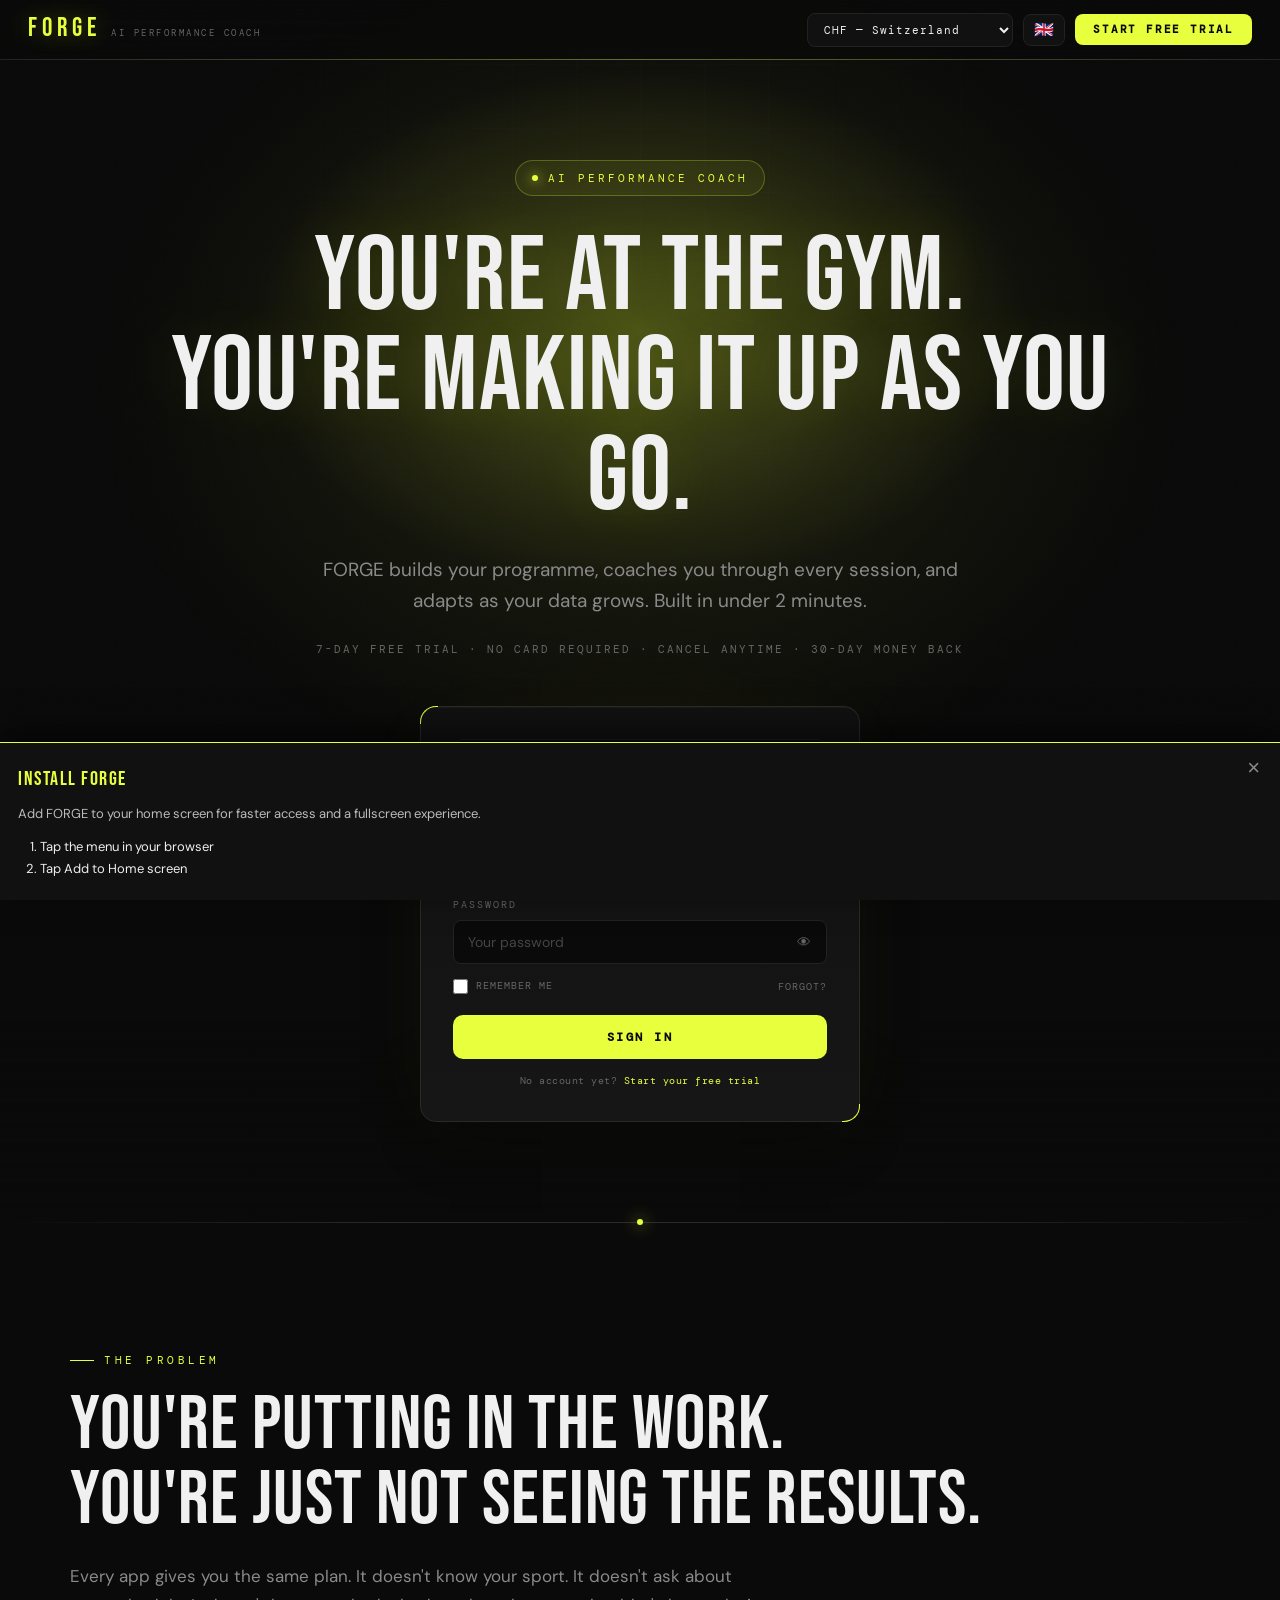
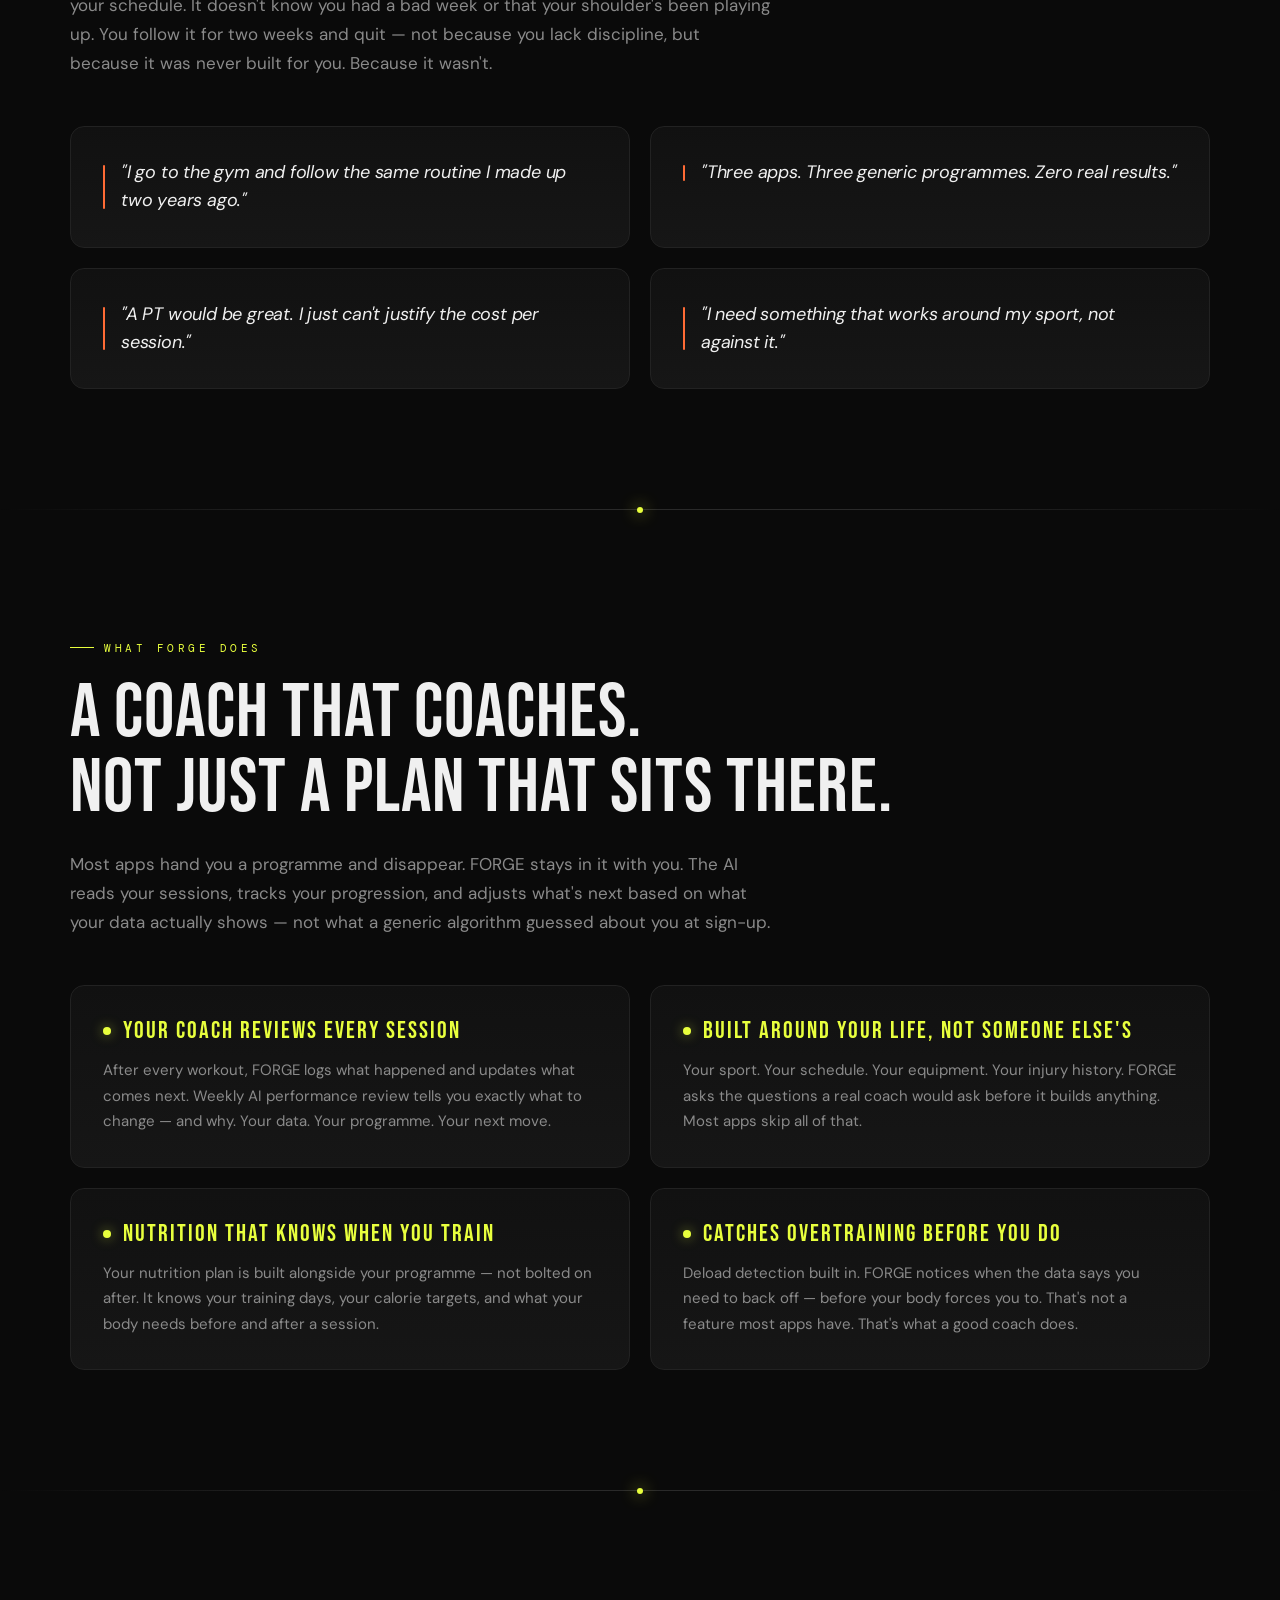
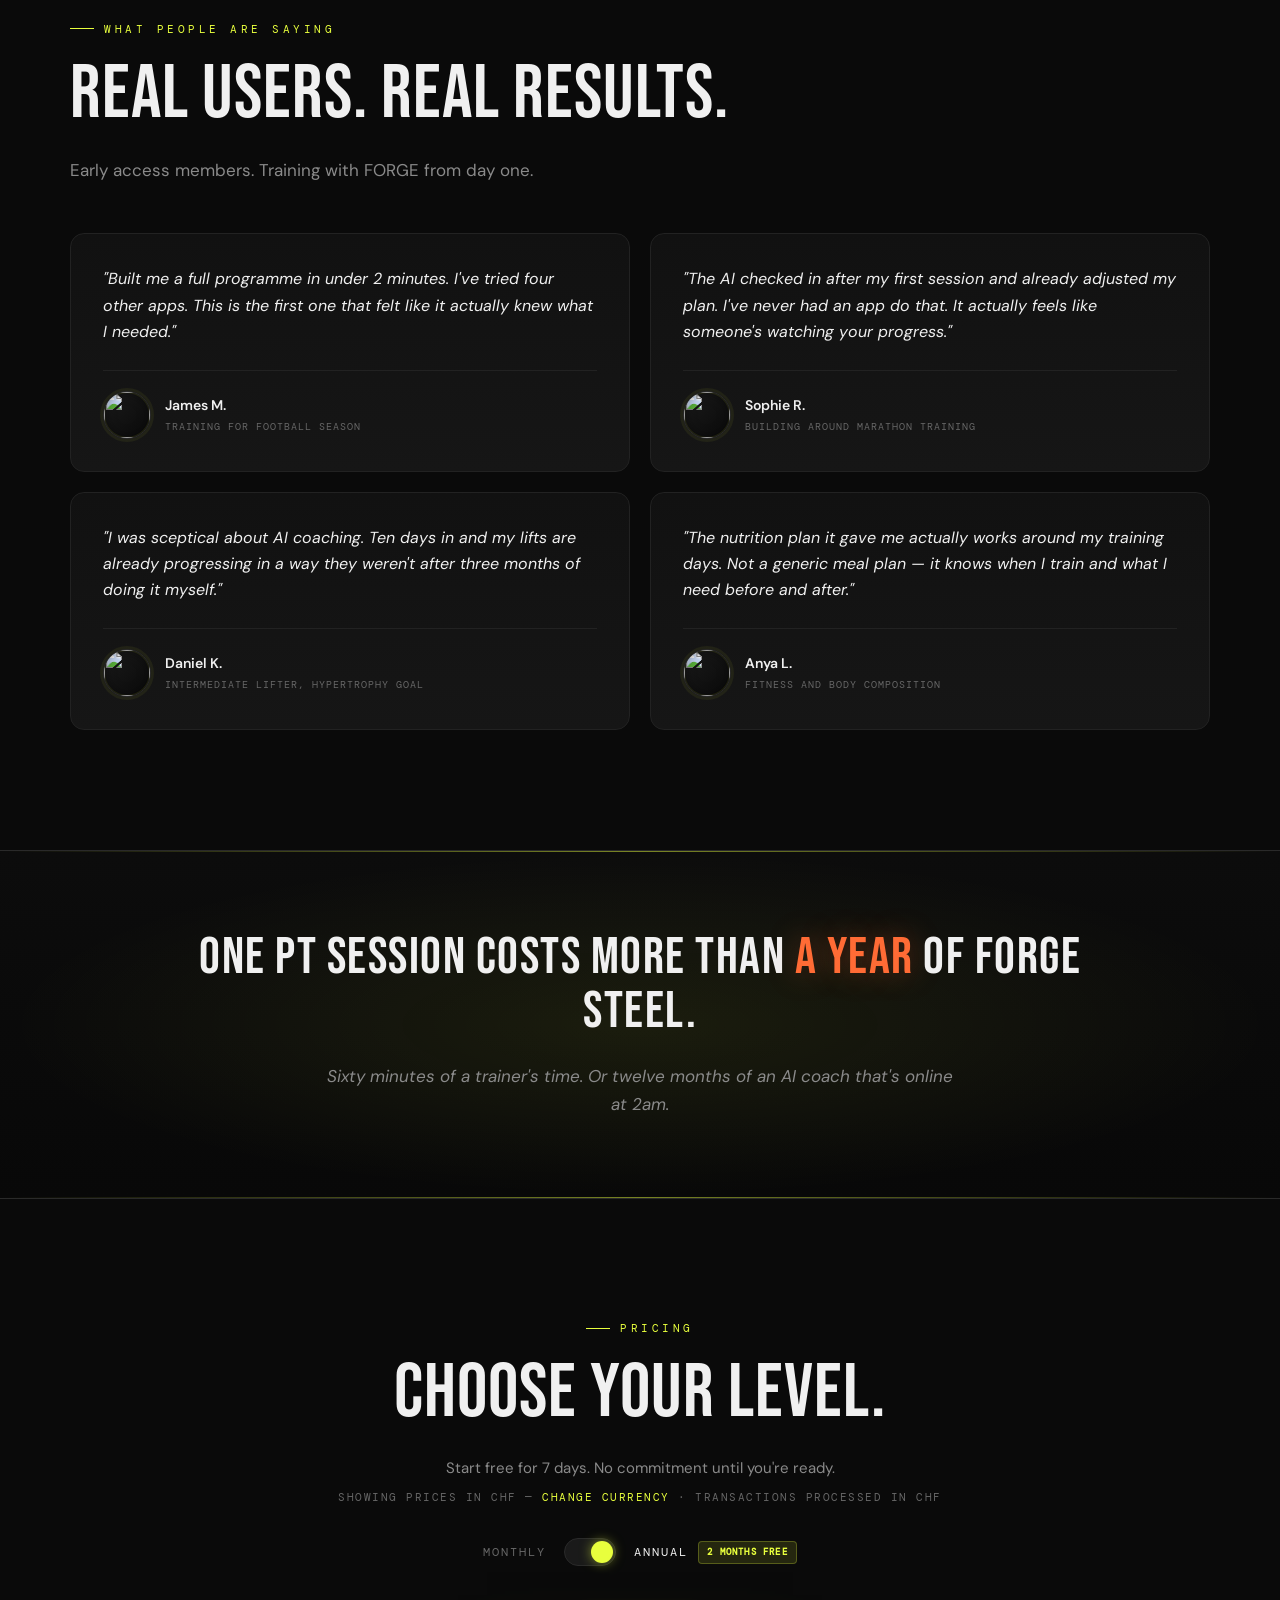
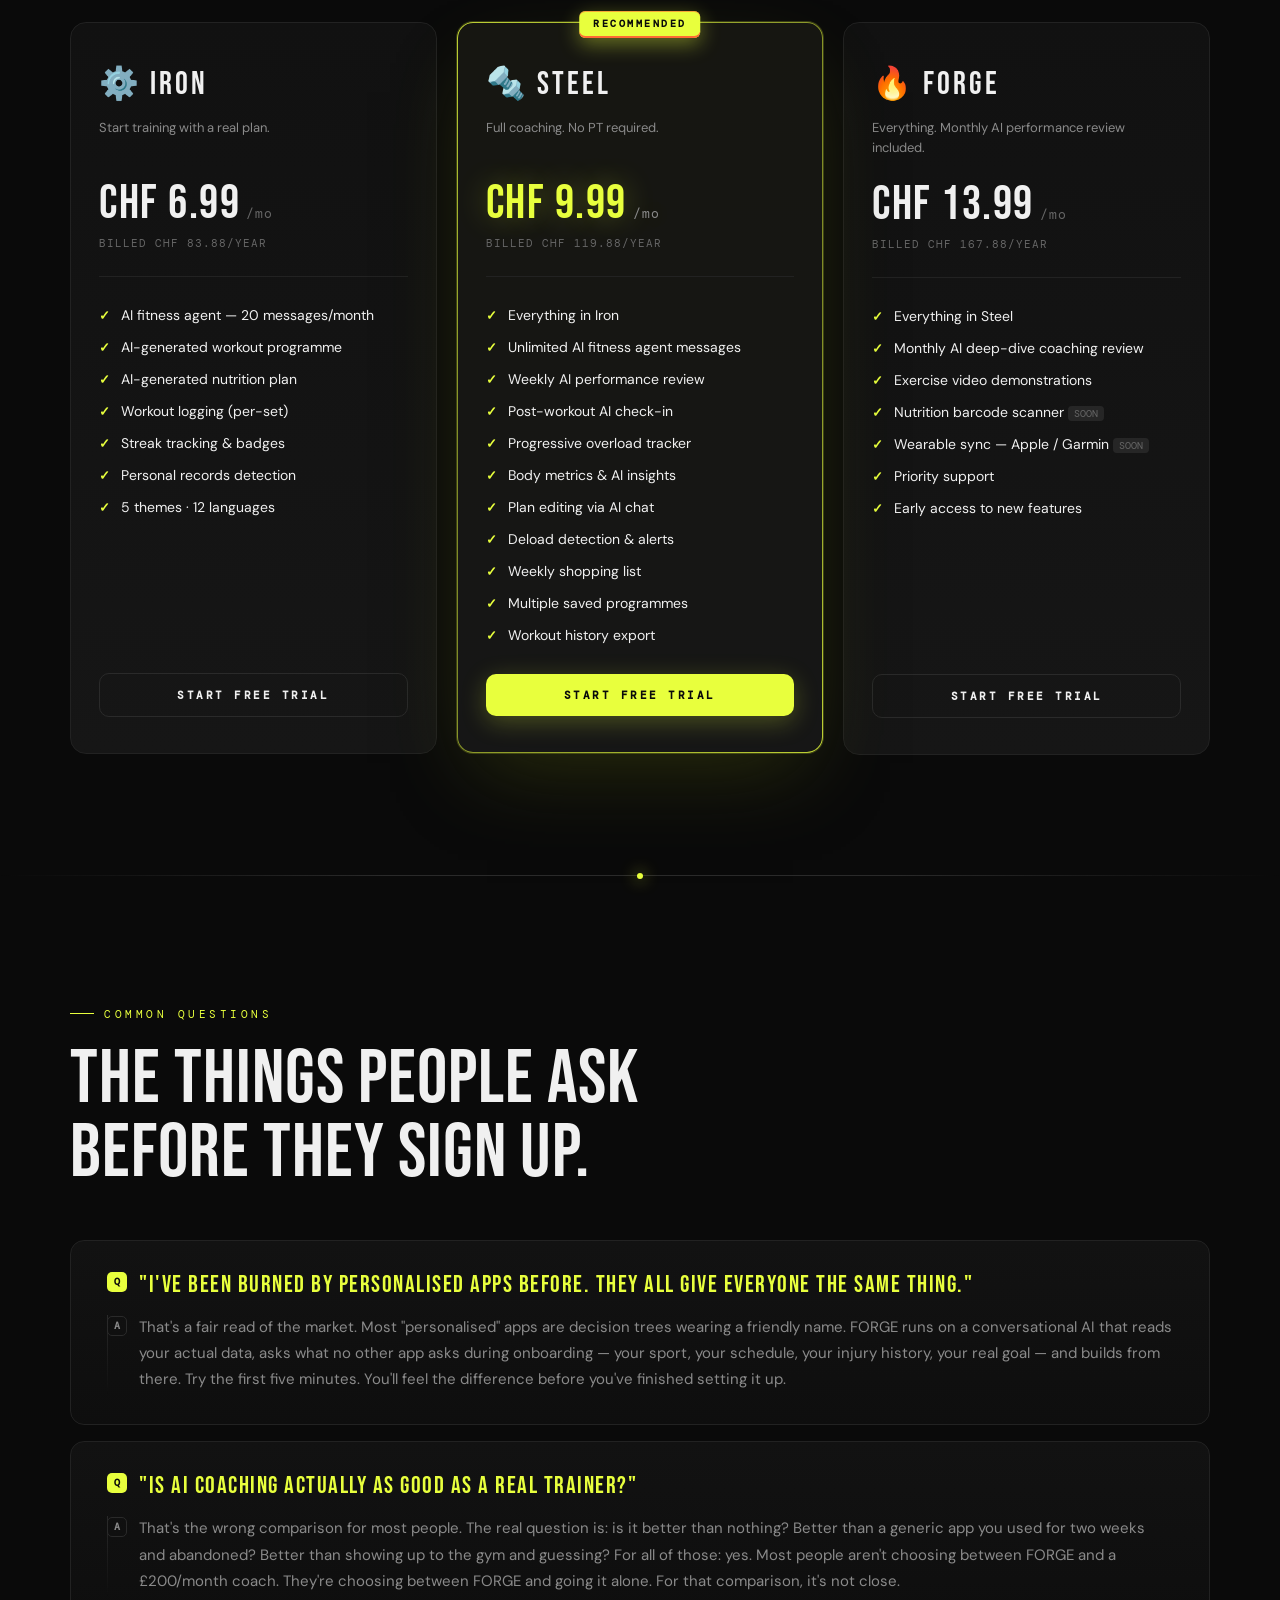
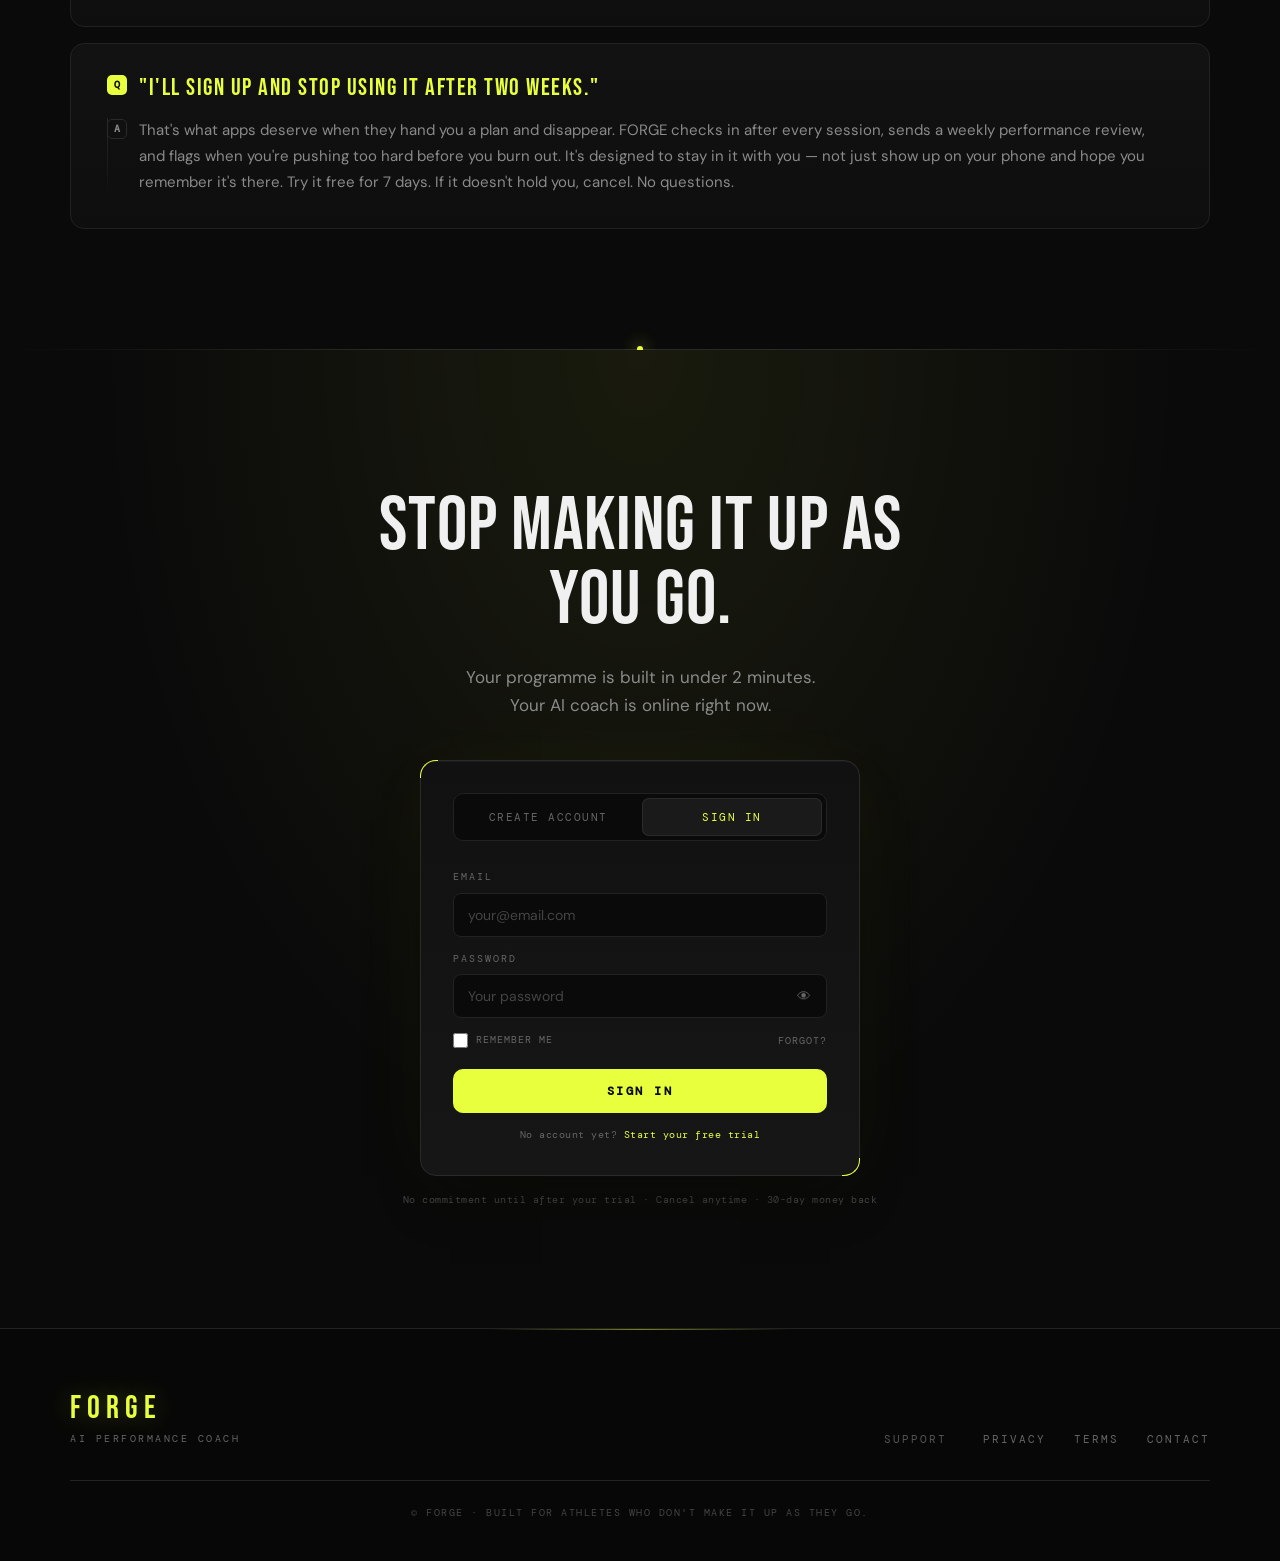
==== app.html @ 9dae8534 "Add files via upload" ====
<!DOCTYPE html><!-- v1776679024 -->
<html lang="en" style="background:#0a0a0a">
<head>
  <link rel="icon" type="image/png" href="[data-uri]">
  <link rel="apple-touch-icon" href="[data-uri]">
<meta charset="UTF-8">
<meta name="viewport" content="width=device-width, initial-scale=1.0, maximum-scale=1.0, user-scalable=no, viewport-fit=cover">
<meta name="apple-mobile-web-app-capable" content="yes">
<meta name="apple-mobile-web-app-status-bar-style" content="black-translucent">
<meta name="apple-mobile-web-app-title" content="FORGE">
<meta name="theme-color" content="#0a0a0a">
<title>FORGE — AI Trainer</title>
<script>
// Manifest injected dynamically so start_url and icon paths match whatever
// subdirectory we're served from (production: /, staging: /forge-staging/).
// A static manifest.json with absolute paths 404s on the wrong host.
(function injectManifest() {
  try {
    var basePath = window.location.pathname.replace(/\/app\.html.*$/, '/');
    var manifestData = {
      name: 'FORGE',
      short_name: 'FORGE',
      start_url: basePath + 'app.html',
      display: 'standalone',
      background_color: '#0a0a0a',
      theme_color: '#0a0a0a',
      icons: [
        { src: basePath + 'icon-192.png', sizes: '192x192', type: 'image/png' },
        { src: basePath + 'icon-512.png', sizes: '512x512', type: 'image/png' }
      ]
    };
    var blob = new Blob([JSON.stringify(manifestData)], { type: 'application/json' });
    var link = document.createElement('link');
    link.rel = 'manifest';
    link.href = URL.createObjectURL(blob);
    document.head.appendChild(link);
  } catch (e) { /* manifest injection failed — PWA install will fall back to whatever the browser can infer */ }
})();
</script>
<link rel="apple-touch-icon" href="[data-uri]">
<link rel="icon" type="image/png" href="[data-uri]">
<meta name="mobile-web-app-capable" content="yes">
<link href="https://fonts.googleapis.com/css2?family=Bebas+Neue&family=DM+Mono:wght@300;400;500&family=DM+Sans:wght@300;400;500;600&display=swap" rel="stylesheet">
<script src="https://cdn.jsdelivr.net/npm/@supabase/supabase-js@2"></script>
<style>
:root {
  --bg: #0a0a0a;
  --surface: #111111;
  --surface2: #141414;
  --border: #222222;
  --border-subtle: #1c1c1c;
  --border-muted: #161616;
  --accent: #e8ff3d;
  --accent2: #ff6b35;
  --text: #f0f0f0;
  --muted: #777777;
  --dim: #555555;
  --inactive: #444444;
  --red: #ff4444;
  --green: #44ff88;
  --amber: #ffaa44;
  --safe-top: env(safe-area-inset-top, 0px);
  --safe-bottom: env(safe-area-inset-bottom, 0px);
  --accent-pressed: #d4eb1e;
  --carb-color: #4d9fff;
  --font-display: 'Bebas Neue', sans-serif;
  --font-mono: 'DM Mono', monospace;
  --font-body: 'DM Sans', sans-serif;
}

/* ── THEMES ── */
[data-theme="dark-yellow"] {
  --bg:#0a0a0a; --surface:#111111; --surface2:#141414; --border:#222222; --border-subtle:#1c1c1c; --border-muted:#161616;
  --accent:#e8ff3d; --accent2:#ff6b35; --text:#f0f0f0; --muted:#777777;
  --dim:#555555; --inactive:#444444; --green:#44ff88; --amber:#ffaa44; --carb-color:#4d9fff;
}
[data-theme="dark-blue"] {
  --bg:#090d1a; --surface:#0f1628; --surface2:#162035; --border:#1e2d4a;
  --accent:#4d9fff; --accent2:#ff6b35; --text:#e8f0ff; --muted:#4a6080;
}
[data-theme="dark-green"] {
  --bg:#090f0a; --surface:#0f1810; --surface2:#162018; --border:#1e301f;
  --accent:#39d98a; --accent2:#ff6b35; --text:#e8f5ea; --muted:#3d6645;
}
[data-theme="midnight"] {
  --bg:#05050f; --surface:#0a0a1e; --surface2:#10102a; --border:#1a1a38;
  --accent:#bf9fff; --accent2:#ff6b9d; --text:#e8e8ff; --muted:#5050a0;
}
[data-theme="light"] {
  --bg:#f5f5f0; --surface:#ffffff; --surface2:#f0f0eb; --border:#e0e0d8;
  --accent:#1a1a1a; --accent2:#ff6b35; --text:#1a1a1a; --muted:#888888;
  --red:#cc2222; --green:#1a8a50;
}
[data-theme="light-warm"] {
  --bg: #f5f0e8;
  --surface: #ede5d5;
  --surface2: #e5dac8;
  --border: #d8d0c0;
  --border-subtle: #e0d8cc;
  --border-muted: #e8e0d4;
  --accent: #1a1408;
  --accent2: #c87820;
  --accent-pressed: #0d0a04;
  --text: #1a1408;
  --muted: #a89070;
  --input-bg: #ede5d5;
  --bubble-in-bg: #e5dac8;
  --bubble-in-text: #2a200c;
  --bubble-out-bg: #1a1408;
  --bubble-out-text: #f5f0e8;
  --red:#cc2222; --green:#1a8a50;
}
[data-theme="light-slate"] {
  --bg: #eef0f2;
  --surface: #e4e7eb;
  --surface2: #dde0e4;
  --border: #cdd0d4;
  --border-subtle: #d5d8dc;
  --border-muted: #d8dbe0;
  --accent: #0d1117;
  --accent2: #3b82f6;
  --accent-pressed: #050709;
  --text: #0d1117;
  --muted: #6b7280;
  --input-bg: #e4e7eb;
  --bubble-in-bg: #dde0e4;
  --bubble-in-text: #1a1f26;
  --bubble-out-bg: #0d1117;
  --bubble-out-text: #eef0f2;
  --red:#cc2222; --green:#1a8a50;
}
* { margin:0; padding:0; box-sizing:border-box; -webkit-tap-highlight-color:transparent; }

/* ── FIX 2: global tap feedback ───────────────────────────────────────────────
   Press animation (scale, plus a fade on cards/chips) for interactive elements that
   don't define their own :active transform. `button:active` is intentionally low
   specificity (0,1,1) so every existing .class:active animation — .nav-btn scale(0.92),
   .action-btn, .save-btn, .send-btn, .auth-btn, .checkin-btn, .theme-btn, .theme-swatch,
   .us-btn, .pr-search-clear — wins on specificity and is never overridden. .quick-btn and
   .day-chip already carry `transition:all` so they're left out of the transition rule. */
button { transition: transform 0.1s ease, opacity 0.1s ease; }
button:active { transform: scale(0.97); }
.ob-continue, .ob-day, .settings-row, .feature-card, .programme-card, .exercise-row {
  transition: transform 0.1s ease, opacity 0.1s ease;
}
.ob-continue:active, .quick-btn:active, .day-chip:active, .ob-day:active,
.settings-row:active, .feature-card:active, .programme-card:active, .exercise-row:active {
  transform: scale(0.97); opacity: 0.85;
}
html,body { height:100%; overflow:hidden; overflow-x:hidden; overscroll-behavior:none; background:var(--bg); color:var(--text); font-family:'DM Sans',sans-serif; max-width:100vw; }

/* ── SCREENS ── */
.screen { position:fixed; inset:0; display:none; flex-direction:column; overflow-y:auto; overflow-x:hidden; background:var(--bg); z-index:50; max-width:100vw; }
#screen-auth { display:none; justify-content:center; align-items:center; }
#screen-auth.active { display:flex; }
.screen.active { display:flex; }

/* ── AUTH SCREEN ── */
.auth-screen {
  align-items:center;
  justify-content:center;
  padding:32px 24px;
  min-height:100%;
  width:100%;
  display:flex;
  flex-direction:column;
  text-align:center;
  background: radial-gradient(ellipse 80% 60% at 50% 0%, rgba(232,255,61,0.07) 0%, transparent 60%),
              radial-gradient(ellipse 60% 40% at 50% 100%, rgba(232,255,61,0.04) 0%, transparent 60%),
              var(--bg);
}
.auth-logo {
  font-family:'Bebas Neue',sans-serif;
  font-size:72px;
  letter-spacing:12px;
  color:var(--accent);
  line-height:1;
  text-shadow: 0 0 60px rgba(232,255,61,0.25);
  position:relative;
}

.auth-logo-img {
  width: min(220px, 60vw);
  height: auto;
  display: block;
  margin: 0 auto 8px;
  mix-blend-mode: lighten;
  transition: filter 0.3s;
}

.auth-card {
  background:var(--surface);
  border:1px solid var(--border);
  border-radius:4px;
  padding:28px 24px;
  width:100%;
  max-width:400px;
  margin:32px auto 0;
  position:relative;
  box-shadow: 0 0 0 1px rgba(232,255,61,0.06), 0 32px 64px rgba(0,0,0,0.5);
  text-align:left;
}
@media (max-width:480px) {
  .auth-card { padding:24px 18px; margin-top:24px; }
  .auth-logo { font-size:56px !important; letter-spacing:8px !important; }
}
@media (min-width:768px) {
  .auth-card { padding:36px 32px; }
  .auth-logo { font-size:88px !important; letter-spacing:16px !important; }
}
/* Corner accents */
.auth-card::before {
  content:'';
  position:absolute;
  top:-1px; left:-1px;
  width:16px; height:16px;
  border-top:2px solid var(--accent);
  border-left:2px solid var(--accent);
  border-radius:0;
}
.auth-card::after {
  content:'';
  position:absolute;
  bottom:-1px; right:-1px;
  width:16px; height:16px;
  border-bottom:2px solid var(--accent);
  border-right:2px solid var(--accent);
  border-radius:0;
}
.auth-tabs {
  display:flex;
  background:var(--bg);
  border-radius:8px;
  padding:4px;
  gap:4px;
  margin-bottom:24px;
  border:1px solid var(--border);
}
.auth-tab {
  flex:1;
  padding:9px 10px;
  text-align:center;
  font-family:'DM Mono',monospace;
  font-size:11px;
  letter-spacing:1px;
  color:var(--muted);
  cursor:pointer;
  border-radius:6px;
  transition:all 0.15s;
  border:none;
}
.auth-tab.active {
  color:var(--bg);
  background:var(--accent);
  font-weight:700;
  letter-spacing:1.5px;
}
.field-group { margin-bottom:16px; }
.field-label {
  font-family:'DM Mono',monospace;
  font-size:10px;
  letter-spacing:1px;
  color:var(--dim);
  text-transform:uppercase;
  margin-bottom:6px;
}
.field-input {
  width:100%;
  background:var(--bg);
  border:1px solid var(--border);
  border-radius:6px;
  padding:12px 14px;
  color:var(--text);
  font-family:'DM Sans',sans-serif;
  font-size:15px;
  outline:none;
  transition:border-color 0.15s;
  -webkit-appearance:none;
}
.field-input:focus { border-color:var(--accent); }
.field-input::placeholder { color:#444; }
.auth-btn {
  width:100%;
  background:var(--accent);
  color:var(--bg);
  border:none;
  border-radius:6px;
  padding:15px;
  font-weight:700;
  font-size:14px;
  letter-spacing:2px;
  text-transform:uppercase;
  cursor:pointer;
  font-family:'DM Mono',monospace;
  margin-top:8px;
  transition:all 0.15s;
  box-shadow: 0 4px 24px rgba(232,255,61,0.2);
}
.auth-btn:hover { box-shadow: 0 6px 32px rgba(232,255,61,0.35); }
.auth-btn:active { transform:scale(0.98); box-shadow:none; }
.auth-btn:disabled { background:var(--border); color:var(--muted); box-shadow:none; }
.auth-error { color:var(--red); font-size:12px; font-family:'DM Mono',monospace; margin-top:10px; text-align:center; display:none; }

/* ── ONBOARDING (Style B — Coach Intake) ── */
/* #screen-onboarding keeps .screen's display toggling (.screen.active → flex).
 * We only add background + safe-area padding and force overflow:hidden so the
 * header / progress / footer stay pinned and the middle (.ob-scroll) is the
 * single scroll region. The display:flex from the spec's .onboarding-screen is
 * intentionally NOT set here — .screen.active owns that, so showScreen() can
 * still hide the screen. Safe-area floors at 44px top / 24px bottom. */
.onboarding-screen { background:var(--bg); padding-top:max(env(safe-area-inset-top), 44px); padding-bottom:max(env(safe-area-inset-bottom), 24px); }
#screen-onboarding { overflow:hidden; }

/* Header row — ‹ BACK on the left, "X of Y" step counter on the right */
.ob-header { display:flex; align-items:center; justify-content:space-between; padding:0 20px 0; margin-bottom:4px; flex-shrink:0; }
.ob-back { font-family:'DM Mono',monospace; font-size:10px; color:var(--muted); letter-spacing:1px; text-transform:uppercase; background:none; border:none; cursor:pointer; padding:8px 0; display:flex; align-items:center; gap:4px; }
.ob-back::before { content:'‹'; font-size:16px; line-height:1; }
.ob-back-label { font-family:'DM Mono',monospace; font-size:10px; color:var(--muted); letter-spacing:1px; text-transform:uppercase; }
.ob-step-counter { font-family:'DM Mono',monospace; font-size:10px; color:var(--muted); letter-spacing:1px; }

/* Onboarding language selector — compact EN dropdown button (replaces the old footer chips) */
.ob-lang-btn { display:flex; align-items:center; gap:3px; background:var(--surface); border:1px solid var(--border); border-radius:8px; padding:5px 10px; cursor:pointer; font-family:'DM Mono',monospace; font-size:10px; font-weight:700; color:var(--text); letter-spacing:1px; }
.ob-lang-dropdown { position:absolute; top:100%; left:0; margin-top:6px; background:var(--surface); border:1px solid var(--border); border-radius:10px; padding:6px; z-index:100; min-width:160px; box-shadow:0 8px 24px rgba(0,0,0,0.4); }
.ob-lang-option { display:flex; align-items:center; gap:10px; padding:8px 10px; border-radius:7px; cursor:pointer; transition:background 0.1s; }
.ob-lang-option:hover, .ob-lang-option.active { background:var(--surface2); }
.ob-lang-code { font-family:'DM Mono',monospace; font-size:10px; font-weight:700; color:var(--accent); letter-spacing:1px; width:24px; }
.ob-lang-name { font-family:'DM Sans',sans-serif; font-size:13px; color:var(--text); }

/* Progress bar */
.ob-progress-track { height:3px; background:var(--surface2); margin:8px 20px 0; border-radius:2px; overflow:hidden; flex-shrink:0; }
.ob-progress-fill { height:100%; background:var(--accent); border-radius:2px; transition:width 0.3s ease; }

/* Scroll region — coach label + question + context + body */
.ob-scroll { flex:1; min-height:0; overflow-y:auto; -webkit-overflow-scrolling:touch; }
.ob-scroll::-webkit-scrollbar { width:3px; } .ob-scroll::-webkit-scrollbar-thumb { background:var(--border); }
.ob-coach-label { font-family:'DM Mono',monospace; font-size:8px; color:var(--muted); letter-spacing:2px; text-transform:uppercase; padding:20px 20px 6px; }
.ob-question { font-family:'DM Sans',sans-serif; font-size:22px; font-weight:600; color:var(--text); line-height:1.35; padding:0 20px 8px; }
.ob-question .ob-name { color:var(--accent); }
.ob-context { font-family:'DM Sans',sans-serif; font-size:13px; color:var(--dim); line-height:1.6; padding:0 20px 24px; }
.ob-body { padding:0 0 8px; }
.ob-pad { padding:0 20px; }

/* Options list (single + multi select) */
.ob-options { padding:0 20px; display:flex; flex-direction:column; gap:8px; }
.ob-option { display:flex; align-items:center; gap:14px; background:var(--surface); border:1px solid var(--border); border-radius:14px; padding:14px 16px; cursor:pointer; transition:all 0.15s; -webkit-tap-highlight-color:transparent; touch-action:manipulation; user-select:none; -webkit-user-select:none; }
.ob-option:active { transform:scale(0.98); }
.ob-option.selected { background:linear-gradient(135deg, #1a1a0a, #111100); border:1px solid var(--accent); }
.ob-option-txt { flex:1; min-width:0; }

/* Option icon circle */
.ob-icon { width:36px; height:36px; background:var(--surface2); border-radius:50%; display:flex; align-items:center; justify-content:center; flex-shrink:0; stroke:var(--muted); font-size:16px; line-height:1; }
.ob-option.selected .ob-icon { background:var(--accent); stroke:#000; }
.ob-icon svg { width:18px; height:18px; stroke:inherit; fill:none; stroke-width:1.5; }
/* Emoji option icons — greyscale + muted by default, full colour as a reward when selected. */
.ob-icon-emoji {
  filter: grayscale(1) brightness(0.6);
  font-size: 18px;
  line-height: 1;
  display: flex;
  align-items: center;
  justify-content: center;
  width: 36px;
  height: 36px;
}
.ob-option.selected .ob-icon-emoji { filter: grayscale(0) brightness(1); }
/* New-programme wizard option icons (npOptionCard) — same stroke SVGs, no circle. */
.np-ico { display:flex; align-items:center; justify-content:center; flex-shrink:0; stroke:var(--muted); }
.np-ico svg { width:24px; height:24px; stroke:inherit; fill:none; stroke-width:1.5; }

.ob-option-label { font-family:'DM Sans',sans-serif; font-size:14px; font-weight:500; color:var(--text); }
/* Long option labels (>25 chars) shrink one notch so they don't overflow / look cramped in the card. */
.ob-option-label.ob-label-sm { font-size:12px; line-height:1.3; }
.ob-option-sub { font-family:'DM Mono',monospace; font-size:10px; color:var(--muted); margin-top:3px; letter-spacing:0.5px; }
.ob-option.selected .ob-option-label { color:var(--text); }

/* Text input cards */
.ob-input-wrap { padding:0 20px; margin-bottom:14px; }
.ob-input-label { font-family:'DM Mono',monospace; font-size:9px; color:var(--muted); text-transform:uppercase; letter-spacing:1px; margin-bottom:8px; }
.ob-input-card { background:var(--surface); border:1px solid var(--border); border-radius:14px; padding:14px 16px; display:flex; align-items:baseline; gap:8px; }
.ob-input-card input { flex:1; min-width:0; width:100%; background:transparent; border:none; outline:none; font-family:'DM Sans',sans-serif; font-size:18px; color:var(--text); padding:0; }
.ob-input-card input::placeholder { color:var(--muted); }
.ob-input-unit { font-family:'DM Mono',monospace; font-size:11px; color:var(--muted); letter-spacing:1px; flex-shrink:0; }
/* FIX 2: diet restrictions + injuries free-text boxes use a smaller font than the
   stats number inputs so longer answers fit comfortably. Scoped to these two IDs so
   the height/weight/sport text inputs keep their larger size. */
#ob-restrictions, #ob-injuries { font-size:13px !important; line-height:1.5; }
#ob-restrictions::placeholder, #ob-injuries::placeholder { font-size:13px; }

/* "Why we ask" context card (sport step) */
.ob-why-card { margin:6px 20px 0; background:var(--surface); border:1px solid var(--border); border-radius:14px; padding:14px 16px; }
.ob-why-label { font-family:'DM Mono',monospace; font-size:9px; color:var(--muted); letter-spacing:1px; text-transform:uppercase; margin-bottom:6px; }
.ob-why-text { font-family:'DM Sans',sans-serif; font-size:13px; color:var(--dim); line-height:1.55; }

/* Day rows (which-days / sport-days keep their own inline handlers) */
.ob-day-row { background:var(--surface); border:1px solid var(--border); border-radius:14px; padding:14px 16px; display:flex; justify-content:space-between; align-items:center; cursor:pointer; transition:all 0.15s; user-select:none; -webkit-user-select:none; -webkit-tap-highlight-color:transparent; }

/* Multi-select grid (spec — available) */
.ob-grid { display:grid; grid-template-columns:1fr 1fr; gap:8px; padding:0 20px; }
.ob-grid-item { background:var(--surface); border:1px solid var(--border); border-radius:12px; padding:14px 12px; display:flex; flex-direction:column; align-items:center; gap:8px; cursor:pointer; transition:all 0.15s; -webkit-tap-highlight-color:transparent; }
.ob-grid-item.selected { background:linear-gradient(135deg, #1a1a0a, #111100); border:1px solid var(--accent); }
.ob-grid-item .ob-icon { width:32px; height:32px; }
.ob-grid-label { font-family:'DM Mono',monospace; font-size:9px; color:var(--muted); letter-spacing:1px; text-transform:uppercase; text-align:center; }
.ob-grid-item.selected .ob-grid-label { color:var(--accent); }

/* Day picker circles (spec — available) */
.ob-days { display:flex; gap:6px; padding:0 20px; justify-content:center; }
.ob-day { width:42px; height:42px; border-radius:50%; background:var(--surface); border:1px solid var(--border); display:flex; align-items:center; justify-content:center; font-family:'DM Mono',monospace; font-size:9px; color:var(--muted); letter-spacing:1px; text-transform:uppercase; cursor:pointer; }
.ob-day.selected { background:var(--accent); border-color:var(--accent); color:var(--bg); font-weight:700; }

/* Stepper (spec — available) */
.ob-stepper { display:flex; align-items:center; justify-content:center; gap:24px; padding:20px; }
.ob-stepper-btn { width:48px; height:48px; background:var(--surface); border:1px solid var(--border); border-radius:50%; font-size:24px; color:var(--text); display:flex; align-items:center; justify-content:center; cursor:pointer; font-family:'DM Sans',sans-serif; }
.ob-stepper-value { font-family:'Bebas Neue',sans-serif; font-size:72px; color:var(--accent); line-height:1; min-width:80px; text-align:center; }
.ob-stepper-unit { font-family:'DM Mono',monospace; font-size:10px; color:var(--muted); letter-spacing:2px; text-align:center; margin-top:4px; }

/* Footer + continue button */
.ob-footer { flex-shrink:0; }
.ob-continue { margin:16px 20px 0; background:var(--accent); color:var(--bg); font-family:'DM Mono',monospace; font-size:12px; font-weight:700; letter-spacing:2px; text-transform:uppercase; border:none; border-radius:14px; padding:16px; width:calc(100% - 40px); cursor:pointer; flex-shrink:0; }
.ob-continue:disabled { background:var(--border); color:var(--muted); }
.ob-continue-note { font-family:'DM Sans',sans-serif; font-size:11px; color:var(--muted); text-align:center; margin-top:8px; padding-bottom:4px; }

/* Stats big-number inputs (retained — referenced by global input rules) */
.number-input-large { width:100%; background:var(--bg); border:1px solid var(--border); border-radius:10px; padding:16px; color:var(--text); font-family:'Bebas Neue',sans-serif; font-size:48px; text-align:center; outline:none; letter-spacing:2px; -webkit-appearance:none; transition:border-color 0.15s; }
.number-input-large:focus { border-color:var(--accent); }
.number-unit { font-family:'DM Mono',monospace; font-size:12px; color:var(--muted); text-align:center; margin-top:8px; letter-spacing:2px; }

/* ── GENERATING (Style B) ── */
.ob-generating { display:flex; flex-direction:column; align-items:center; justify-content:center; min-height:100dvh; background:var(--bg); padding:40px 20px; text-align:center; }
.ob-generating-logo { font-family:'Bebas Neue',sans-serif; font-size:64px; color:var(--accent); letter-spacing:4px; line-height:1; margin-bottom:8px; }
.ob-generating-sub { font-family:'DM Mono',monospace; font-size:11px; color:var(--muted); letter-spacing:2px; text-transform:uppercase; text-align:center; margin-bottom:32px; }
.ob-generating-status { font-family:'DM Sans',sans-serif; font-size:14px; color:var(--dim); text-align:center; margin-top:24px; max-width:300px; line-height:1.5; }
.ob-dots { display:flex; gap:8px; margin-top:16px; }
.ob-dot { width:8px; height:8px; background:var(--accent); border-radius:50%; animation:ob-pulse 1.2s ease-in-out infinite; }
.ob-dot:nth-child(2) { animation-delay:0.2s; }
.ob-dot:nth-child(3) { animation-delay:0.4s; }
@keyframes ob-pulse { 0%,100% { opacity:0.2; transform:scale(0.8); } 50% { opacity:1; transform:scale(1); } }

/* ── MAIN APP ── */
/* --nav-safe / --nav-h are the single source of truth for the bottom-nav size.
 * Both the fixed .bottom-nav and every .panel's bottom padding read these, so the
 * panel content box always ends EXACTLY at the nav top — no var(--bg) gap, no
 * content hidden behind the nav. PWA standalone mode raises the safe-area floor
 * (see body.pwa-mode .app below). 44px = nav padding-top(0) + icon(22) + gap(3) +
 * label(~13) + button padding-bottom(6). If nav button sizing changes, recompute
 * the 44px here only — #panel-coach's bottom offset reads it too. */
/* FIX 3: hardcoded 34px fallback for the iPhone home indicator. env(safe-area-inset-bottom)
 * fails to resolve on some iPhones (e.g. 15 Plus in browser tab), leaving the nav too high.
 * max(env(...), 34px) uses env() where it works and 34px (the 15 Plus home-indicator height)
 * everywhere else. --nav-safe is the single source of truth read by .bottom-nav, every
 * .panel, and #panel-coach's bottom offset, so the floor propagates to all of them. */
.app { display:flex; flex-direction:column; height:100%; height:100dvh; overscroll-behavior:none; --nav-safe: max(env(safe-area-inset-bottom), 8px); --nav-h: calc(36px + var(--nav-safe)); }
body.pwa-mode .app {
  --nav-safe: 0px;
  --nav-h: 30px;
}
.topbar { background:var(--bg); border-bottom:1px solid var(--border-muted); display:flex; align-items:center; justify-content:space-between; padding:0 18px; padding-top:var(--safe-top); height:calc(54px + var(--safe-top)); flex-shrink:0; z-index:20; }
.logo { font-family:'Bebas Neue',sans-serif; font-size:30px; letter-spacing:2px; color:var(--accent); }
.logo-sub { font-family:'DM Mono',monospace; font-size:9px; color:var(--dim); letter-spacing:3px; text-transform:uppercase; margin-top:2px; }
.user-menu { display:flex; align-items:center; gap:10px; }
.user-avatar { width:32px; height:32px; background:var(--accent); color:var(--bg); border-radius:8px; display:flex; align-items:center; justify-content:center; font-weight:700; font-size:13px; cursor:pointer; flex-shrink:0; }
.panels { flex:1; overflow:hidden; position:relative; max-width:100%; }
/* Scrollable panels (plan, log, food, progress, account) reserve nav height +
 * a little breathing room so their last row clears the fixed nav. --nav-safe
 * tracks env(safe-area-inset-bottom) (with a PWA floor). #panel-coach overrides
 * this with padding-bottom:0 because it is position:fixed and pins its own input
 * flush to the nav top. */
.panel { position:absolute; inset:0; overflow-y:auto; overflow-x:hidden; display:none; flex-direction:column; -webkit-overflow-scrolling:touch; overscroll-behavior:none; max-width:100%; padding-bottom:calc(60px + var(--nav-safe)); }
.panel::-webkit-scrollbar{width:3px} .panel::-webkit-scrollbar-thumb{background:var(--border)}
nav.bottom-nav, .bottom-nav {
  position: fixed;
  bottom: 0;
  left: 0;
  right: 0;
  z-index: 1000;
  background: var(--surface, #111);
  border-top: 0.5px solid var(--border, #222);
  display: flex;
  align-items: flex-end;
  /* FIX 2A: no padding above the icons — nav hugs the bottom, icons sit at the
   * very bottom of the bar above the home-indicator safe area. */
  padding-top: 0;
  padding-bottom: var(--nav-safe);
  padding-left: env(safe-area-inset-left);
  padding-right: env(safe-area-inset-right);
  /* FIX 6: kill the rubber-band overscroll bounce that pushed the fixed nav down. */
  overscroll-behavior: none;
  -webkit-overflow-scrolling: auto;
}
.bottom-nav .nav-btn,
.nav-btn {
  display: flex;
  flex-direction: column;
  align-items: center;
  justify-content: flex-end;
  gap: 3px;
  flex: 1;
  /* FIX 2A: no top padding, 6px bottom so labels clear the home indicator. */
  padding: 0 0 4px;
  margin: 0;
  background: transparent;
  border: none;
  cursor: pointer;
  position: relative;
  color: var(--muted);
  transition: all 0.15s;
}
.nav-btn.active { color:var(--accent); }
.nav-btn:active { transform:scale(0.92); }
.nav-icon { font-size:24px; line-height:1; margin:0; padding:0; display:flex; align-items:center; justify-content:center; }
.nav-icon svg { display:block; }
.nav-btn svg {
  width: 24px;
  height: 24px;
}
.nav-label {
  font-family: 'DM Mono', monospace;
  font-size: 9px;
  margin-top: 2px;
  letter-spacing: 1px;
  text-transform: uppercase;
  display: block !important;
  opacity: 1 !important;
}

/* PWA standalone mode: the only adjustment needed is the larger safe-area floor,
 * which is handled centrally by `body.pwa-mode .app { --nav-safe: ... }`. Both the
 * nav and every panel (including #panel-coach) read --nav-safe / --nav-h, so the
 * chat input pins flush above the nav in standalone mode with no extra rules. The
 * old body.pwa-mode #panel-coach { padding-bottom: 100px+ } override was the source
 * of the large black gap above the nav and has been removed. */

/* ── SHARED COMPONENTS ── */
.panel-header { padding:20px 18px 14px; border-bottom:1px solid var(--border); }
.panel-title { font-family:'Bebas Neue',sans-serif; font-size:28px; letter-spacing:2px; color:var(--accent); }
.panel-sub { color:var(--muted); font-size:12px; margin-top:2px; font-family:'DM Mono',monospace; }
.section-label { font-family:'DM Mono',monospace; font-size:10px; letter-spacing:2px; color:var(--dim); text-transform:uppercase; padding:16px 18px 8px; }
.action-btn { background:var(--accent); color:var(--bg); border:none; border-radius:8px; padding:8px 14px; font-weight:700; font-size:12px; cursor:pointer; font-family:'DM Sans',sans-serif; transition:all 0.15s; }
.action-btn:active { transform:scale(0.96); background:#d4eb1e; }
.empty-state { text-align:center; color:var(--muted); font-family:'DM Mono',monospace; font-size:12px; padding:32px 24px; line-height:1.8; }

/* FIX 1: post-session check-in buttons. Strong .selected state (accent fill, black text,
   bold) so the chosen feeling/difficulty is unmistakable. The earlier subtle border-only
   selected state was silently overridden by a later `!important` ghost-button rule (removed
   below), which is why a tapped button appeared to show nothing. */
.checkin-btn { background:var(--surface); border:1px solid var(--border); color:var(--text); border-radius:10px; padding:12px 16px; font-size:14px; cursor:pointer; font-family:'DM Sans',sans-serif; transition:all 0.15s ease; -webkit-tap-highlight-color:transparent; }
.checkin-btn:active { transform:scale(0.95); }
.checkin-btn.selected { background:var(--accent); color:var(--bg); font-weight:700; border-color:var(--accent); }

/* ── CHAT TABS ── */
.chat-tabs { display:flex; align-items:center; background:var(--surface); border-bottom:1px solid var(--border-muted); padding:0 20px; flex-shrink:0; gap:4px; }
.chat-tab { display:flex; align-items:center; gap:6px; padding:12px 14px; font-family:'DM Mono',monospace; font-size:10px; letter-spacing:1.5px; text-transform:uppercase; color:var(--inactive); cursor:pointer; border-bottom:2px solid transparent; transition:all 0.15s; }
.chat-tab.active { color:var(--text); border-bottom-color:var(--muted); }
.chat-tab:active { opacity:0.7; }
.new-chat-btn { margin-left:auto; background:transparent; border:1px solid var(--border); color:var(--dim); border-radius:6px; padding:5px 10px; font-size:9px; font-family:'DM Mono',monospace; text-transform:uppercase; letter-spacing:1px; cursor:pointer; transition:all 0.15s; white-space:nowrap; }
.new-chat-btn:active { background:rgba(232,255,61,0.2); }

/* ── CONVERSATION CARDS ── */
.conv-card { background:var(--surface); border:1px solid var(--border); border-radius:10px; padding:14px; cursor:pointer; transition:all 0.15s; display:flex; align-items:center; justify-content:space-between; gap:10px; }
.conv-card:active { border-color:var(--accent); background:rgba(232,255,61,0.04); }
.conv-title { font-weight:600; font-size:13px; white-space:nowrap; overflow:hidden; text-overflow:ellipsis; flex:1; min-width:0; }
.conv-date { font-family:'DM Mono',monospace; font-size:10px; color:var(--muted); white-space:nowrap; }
.conv-delete { background:none; border:none; color:var(--muted); font-size:16px; cursor:pointer; padding:0 4px; flex-shrink:0; transition:color 0.15s; }
.conv-delete:active { color:var(--red); }

/* ── CHAT CONTAINER ── */
/* Coach panel is pinned with EXPLICIT top/bottom instead of a height:100%
 * percentage chain. The percentage approach proved unreliable in the iOS PWA
 * webview — the chat input floated mid-screen with a black gap above the chips.
 * Explicit fixed bounds remove that dependency entirely:
 *   top    = topbar height (54px + safe-top)
 *   bottom = nav height (--nav-h)
 * so the flex column fills exactly the space between topbar and nav: scrollable
 * thread (flex:1, min-height:0) on top, input area (flex-shrink:0) pinned flush
 * at the nav top with zero gap. Note: NO `display` here — showPanel() owns the
 * inline display:flex/none toggle, and an id-level display:flex would override
 * the hide and leave the coach panel visible under other panels. */
#panel-coach {
  position: fixed;
  top: calc(54px + var(--safe-top));
  left: 0;
  right: 0;
  bottom: var(--nav-h);
  padding-bottom: 0;
  overflow: hidden;
}
body.pwa-mode #panel-coach {
  bottom: calc(var(--nav-h) + 18px);
}
/* FIX 4: in a browser tab (non-PWA) the real bottom-nav is a few px taller than
 * --nav-h, so the input pinned to the panel bottom slipped under the nav. Lift the
 * whole coach panel a touch above the nav. PWA keeps its own +18px clearance above. */
body:not(.pwa-mode) #panel-coach {
  bottom: calc(var(--nav-h) + 10px);
}
.chat-container { display:flex; flex-direction:column; flex:1; min-height:0; }
.chat-header { padding:14px 18px; border-bottom:1px solid var(--border); display:flex; align-items:center; gap:12px; flex-shrink:0; background:var(--bg); }
.trainer-avatar { width:38px; height:38px; background:linear-gradient(135deg,var(--accent),var(--accent2)); border-radius:10px; display:flex; align-items:center; justify-content:center; font-size:18px; flex-shrink:0; }
.trainer-name { font-weight:600; font-size:15px; }
.trainer-status { font-size:11px; color:var(--muted); font-family:'DM Mono',monospace; }
.online-dot { width:7px; height:7px; background:var(--green); border-radius:50%; display:inline-block; margin-right:5px; animation:pulse 2s infinite; }
@keyframes pulse{0%,100%{opacity:1}50%{opacity:.3}}
.chat-messages { flex:1; min-height:0; overflow-y:auto; padding:16px 14px; display:flex; flex-direction:column; gap:16px; -webkit-overflow-scrolling:touch; }
.chat-messages::-webkit-scrollbar{display:none}
.message { display:flex; gap:10px; max-width:90%; animation:fadeUp .25s ease; }
.message.user { align-self:flex-end; flex-direction:row-reverse; }
@keyframes fadeUp{from{opacity:0;transform:translateY(8px)}to{opacity:1;transform:translateY(0)}}
.msg-avatar { width:30px; height:30px; border-radius:8px; background:var(--surface2); border:1px solid var(--border); display:flex; align-items:center; justify-content:center; font-size:13px; flex-shrink:0; }
.message.user .msg-avatar { background:var(--accent); color:var(--bg); font-size:12px; }
.msg-inner { display:flex; flex-direction:column; gap:4px; }
.msg-tag { font-family:'DM Mono',monospace; font-size:9px; color:var(--muted); letter-spacing:1px; }
.message.user .msg-tag { text-align:right; }
.msg-bubble { background:var(--bubble-in-bg, var(--surface2)); color:var(--bubble-in-text, var(--text)); border:1px solid var(--border); border-radius:12px; padding:12px 14px; font-size:14px; line-height:1.6; }
.message.user .msg-bubble { background:var(--bubble-out-bg, var(--accent)); color:var(--bubble-out-text, var(--bg)); border-color:transparent; }
.msg-bubble strong { color:var(--accent); }
.message.user .msg-bubble strong { color:var(--bubble-out-text, var(--bg)); }
.typing-indicator{display:flex;gap:4px;align-items:center;padding:2px 0}
.typing-dot{width:6px;height:6px;background:var(--muted);border-radius:50%;animation:typing 1.2s infinite}
.typing-dot:nth-child(2){animation-delay:.2s}.typing-dot:nth-child(3){animation-delay:.4s}
@keyframes typing{0%,100%{transform:translateY(0);opacity:.4}50%{transform:translateY(-4px);opacity:1}}
/* Chips + input wrapper — pinned to the bottom of the coach flex column.
 * flex-shrink:0 so it never collapses; flex column + gap stacks chips above the
 * input with no margin gaps. Background matches the thread (var(--bg)) so the
 * border-top is the only visible seam between thread and input. */
/* FIX 2B: the input is absolutely pinned to the bottom of #view-chat (which is
 * position:relative). #chatMessages reserves 150px bottom padding so the last
 * message scrolls clear of the overlaid input. */
#view-chat { position:relative; min-height:0; }
/* FIX 4: messages clear the overlaid input. Class-based so it tracks install state:
 * smaller reserve in standalone PWA where the input sits lower. */
.coach-scroll-area { padding-bottom:130px; }
.standalone .coach-scroll-area { padding-bottom:70px; }
.chat-input-area { position:absolute; bottom:0; left:0; right:0; z-index:10; background:var(--bg); border-top:0.5px solid var(--border); padding:8px 12px; padding-bottom:max(env(safe-area-inset-bottom), 4px); padding-top:8px; flex-shrink:0; display:flex; flex-direction:column; gap:8px; }
body.pwa-mode .chat-input-area {
  padding-bottom: 4px !important;
}
.quick-prompts { display:flex; gap:6px; overflow-x:auto; -webkit-overflow-scrolling:touch; scrollbar-width:none; padding-bottom:2px; }
.quick-prompts::-webkit-scrollbar{display:none}
.quick-btn { background:var(--surface); border:1px solid var(--border); color:var(--dim); padding:8px 11px; border-radius:8px; font-size:9px; text-transform:uppercase; letter-spacing:1px; cursor:pointer; white-space:nowrap; font-family:'DM Mono',monospace; transition:all .15s; }
.quick-btn:active{border-color:var(--accent);color:var(--accent)}
.input-row { display:flex; gap:8px; align-items:flex-end; }
.chat-input { flex:1; background:var(--bg); border:1px solid var(--border); border-radius:12px; padding:11px 14px; color:var(--text); font-family:'DM Sans',sans-serif; font-size:13px; resize:none; outline:none; transition:border-color .2s; min-height:56px; max-height:100px; -webkit-appearance:none; }
.chat-input:focus{border-color:var(--accent)} .chat-input::placeholder{color:var(--inactive)}
.send-btn { background:var(--accent); color:var(--bg); border:none; border-radius:10px; width:48px; height:48px; cursor:pointer; font-size:18px; display:flex; align-items:center; justify-content:center; font-weight:700; flex-shrink:0; transition:all .15s; }
.send-btn:active{transform:scale(.94)} .send-btn:disabled{background:var(--border);color:var(--muted)}

/* ── WORKOUT ── */
.day-scroll { display:flex; gap:8px; overflow-x:auto; padding:14px 18px; -webkit-overflow-scrolling:touch; scrollbar-width:none; border-bottom:1px solid var(--border); flex-shrink:0; }
.day-scroll::-webkit-scrollbar{display:none}
.day-chip { flex-shrink:0; background:var(--surface); border:1px solid var(--border); border-radius:10px; padding:10px 14px; text-align:center; cursor:pointer; transition:all .15s; min-width:62px; }
.day-chip:active,.day-chip.active { border-color:var(--accent); background:rgba(232,255,61,.06); }
.day-chip.rest { opacity:.45; }
.chip-day { font-family:'DM Mono',monospace; font-size:9px; color:var(--muted); letter-spacing:1px; }
.chip-label { font-size:11px; font-weight:600; margin-top:4px; color:var(--text); }
.day-chip.active .chip-label { color:var(--accent); }
.exercise-list { padding:12px 18px; display:flex; flex-direction:column; gap:10px; }
.exercise-card { background:var(--surface); border:1px solid var(--border); border-radius:10px; padding:14px; display:flex; align-items:center; gap:12px; }
.ex-num { font-family:'Bebas Neue',sans-serif; font-size:22px; color:var(--border); width:28px; flex-shrink:0; line-height:1; }
.ex-body { flex:1; min-width:0; }
.ex-name { font-weight:600; font-size:14px; }
.ex-note { font-size:11px; color:var(--muted); margin-top:2px; font-style:italic; }
.ex-tags { display:flex; gap:6px; margin-top:8px; flex-wrap:wrap; }
.tag { font-family:'DM Mono',monospace; font-size:10px; padding:3px 8px; border-radius:5px; border:1px solid var(--border); color:var(--muted); }
.tag.sets { background:rgba(232,255,61,.07); border-color:rgba(232,255,61,.2); color:var(--accent); }
.tag.rpe-7{background:rgba(57,217,138,.1);border-color:rgba(57,217,138,.2);color:var(--green)}
.tag.rpe-8{background:rgba(255,107,53,.1);border-color:rgba(255,107,53,.2);color:var(--accent2)}
.tag.rpe-9{background:rgba(255,68,68,.1);border-color:rgba(255,68,68,.2);color:var(--red)}

.log-set-rows { display:flex; flex-direction:column; gap:1px; background:var(--border); }
.log-set-row { background:var(--surface); padding:8px 10px; display:flex; align-items:center; gap:8px; }
.log-set-row .log-input-cell { padding:4px; }
.log-set-row .log-input { font-size:15px; padding:7px; }

/* ── LOG ── */
.log-day-bar { display:flex; gap:8px; overflow-x:auto; padding:12px 18px; -webkit-overflow-scrolling:touch; scrollbar-width:none; border-bottom:1px solid var(--border); flex-shrink:0; }
.log-day-bar::-webkit-scrollbar{display:none}
.log-chip { flex-shrink:0; padding:6px 14px; border-radius:100px; font-size:12px; font-family:'DM Mono',monospace; border:1px solid var(--border); color:var(--muted); cursor:pointer; transition:all .15s; }
.log-chip.active { border-color:var(--accent); color:var(--accent); background:rgba(232,255,61,.06); }
.log-exercise-list { padding:14px 18px; display:flex; flex-direction:column; gap:10px; }
.log-card { background:var(--surface); border:1px solid var(--border); border-radius:10px; overflow:hidden; }
.log-card-header { background:var(--surface2); border-bottom:1px solid var(--border); padding:10px 14px; }
.log-ex-name { font-weight:600; font-size:13px; }
.log-target { font-family:'DM Mono',monospace; font-size:10px; color:var(--muted); }
.log-inputs { display:grid; grid-template-columns:1fr 1fr 1fr; gap:1px; background:var(--border); }
.log-input-cell { background:var(--surface); padding:10px 8px; display:flex; flex-direction:column; align-items:center; gap:4px; }
.log-input { background:var(--surface2); border:1px solid var(--border); border-radius:7px; color:var(--text); font-family:'DM Mono',monospace; font-size:16px; padding:8px; width:100%; text-align:center; outline:none; -webkit-appearance:none; transition:border-color .15s; }
.log-input:focus{border-color:var(--accent)}
.log-input-label { font-family:'DM Mono',monospace; font-size:9px; color:var(--muted); letter-spacing:1px; text-transform:uppercase; }

/* ── SESSION HISTORY (progress panel) ── */
.session-card { background:var(--surface); border:1px solid var(--border); border-radius:12px; margin:0 0 8px; overflow:hidden; }
.session-card summary { list-style:none; cursor:pointer; padding:14px 16px; display:flex; align-items:center; gap:12px; outline:none; }
.session-card summary::-webkit-details-marker { display:none; }
.session-card summary:active { background:var(--surface2); }
/* FIX 4: per-day meal collapsibles on the nutrition Macros tab */
.day-meals { background:var(--surface); border:1px solid var(--border); border-radius:12px; margin:0 0 8px; overflow:hidden; }
.day-meals > summary { list-style:none; cursor:pointer; padding:12px 14px; display:flex; align-items:center; justify-content:space-between; gap:10px; outline:none; font-family:'DM Mono',monospace; font-size:11px; letter-spacing:.5px; color:var(--text); text-transform:uppercase; }
.day-meals > summary::-webkit-details-marker { display:none; }
.day-meals > summary:active { background:var(--surface2); }
.day-meals[open] > summary { border-bottom:1px solid var(--border); }
.day-meals .dm-count { color:var(--muted); font-size:10px; white-space:nowrap; }
.day-meals .dm-today { color:var(--accent); }
.day-meals .dm-custom { color:var(--accent); }
.day-meals .dm-body { padding:12px 14px 4px; }
.session-meta { flex:1; min-width:0; }
.session-day { font-size:14px; font-weight:600; color:var(--text); }
.session-sub { font-size:11px; color:var(--muted); margin-top:2px; font-family:'DM Mono',monospace; letter-spacing:0.5px; }
.session-chevron { font-family:'DM Mono',monospace; font-size:14px; color:var(--muted); transition:transform 0.2s ease; flex-shrink:0; }
.session-card[open] .session-chevron { transform:rotate(90deg); }
.session-body { padding:0 16px 14px; border-top:1px solid var(--border); }
.session-ex-row { padding:10px 0; border-bottom:1px solid var(--border); }
.session-ex-row:last-child { border-bottom:none; }
.session-ex-name { font-size:13px; color:var(--text); margin-bottom:4px; }
.session-ex-sets { font-size:11px; color:var(--muted); font-family:'DM Mono',monospace; letter-spacing:0.3px; }
.log-actions { padding:14px 18px; display:flex; gap:10px; }
.save-btn { flex:1; background:var(--accent); color:var(--bg); border:none; border-radius:10px; padding:14px; font-weight:700; font-size:15px; cursor:pointer; font-family:'DM Sans',sans-serif; transition:all .15s; }
.save-btn:active{transform:scale(.98);background:#d4eb1e}
.save-btn:disabled{cursor:default;opacity:0.9}
@keyframes forge-pulse {
  0%, 100% { opacity: 1; }
  50% { opacity: 0.5; }
}
.saving { animation: forge-pulse 1s ease-in-out infinite; }
.feedback-list { padding:0 18px 18px; display:flex; flex-direction:column; gap:8px; }
.feedback-card { padding:12px 14px; border-radius:10px; font-size:13px; border:1px solid; }
.feedback-card.up{background:rgba(57,217,138,.08);border-color:rgba(57,217,138,.25)}
.feedback-card.up strong{color:var(--green)}
.feedback-card.hold{background:var(--surface);border-color:var(--border)}
.feedback-card.hold strong{color:var(--accent)}
.feedback-card.deload{background:rgba(255,68,68,.07);border-color:rgba(255,68,68,.25)}
.feedback-card.deload strong{color:var(--red)}

/* ── NUTRITION ── */
.macro-row { display:grid; grid-template-columns:repeat(2,1fr); gap:10px; padding:14px 18px; }
.macro-card { background:var(--surface); border:1px solid var(--border); border-radius:12px; padding:16px 14px; text-align:center; }
.macro-val { font-family:'Bebas Neue',sans-serif; font-size:34px; letter-spacing:1px; line-height:1; }
.macro-unit { font-size:14px; color:var(--muted); }
.macro-lbl { font-family:'DM Mono',monospace; font-size:9px; color:var(--muted); letter-spacing:1px; margin-top:5px; text-transform:uppercase; }
.macro-card.kcal .macro-val{color:var(--accent)} .macro-card.prot .macro-val{color:var(--accent2)} .macro-card.carb .macro-val{color:var(--carb-color)} .macro-card.fat .macro-val{color:var(--green)}
.meal-list { padding:0 18px 18px; display:flex; flex-direction:column; gap:10px; }
.meal-card { background:var(--surface); border:1px solid var(--border); border-radius:12px; overflow:hidden; }
.meal-head { background:var(--surface2); border-bottom:1px solid var(--border); padding:12px 14px; }
.meal-top { display:flex; justify-content:space-between; align-items:flex-start; }
.meal-name { font-weight:600; font-size:14px; }
.meal-time { font-family:'DM Mono',monospace; font-size:10px; color:var(--muted); }
.meal-kcal { font-family:'Bebas Neue',sans-serif; font-size:20px; color:var(--accent); }
.meal-macros-row { display:flex; gap:6px; margin-top:8px; flex-wrap:wrap; }
.meal-macro { font-family:'DM Mono',monospace; font-size:10px; color:var(--muted); background:var(--surface2); border-radius:6px; padding:4px 8px; }
.meal-macro strong { color:var(--text); }
.meal-macros-row .meal-macro:nth-child(1) strong { color:var(--accent2); }
.meal-macros-row .meal-macro:nth-child(2) strong { color:var(--carb-color); }
.meal-macros-row .meal-macro:nth-child(3) strong { color:var(--green); }
.meal-foods { padding:12px 14px; display:flex; flex-direction:column; gap:7px; }
.food-row { display:flex; justify-content:space-between; align-items:center; font-size:13px; }
.food-amt { font-family:'DM Mono',monospace; font-size:11px; color:var(--muted); background:var(--surface2); padding:3px 8px; border-radius:5px; }

/* ── STREAK ── */
.streak-card { background:var(--surface); border:1px solid var(--border); border-radius:12px; padding:18px; display:flex; align-items:center; gap:16px; margin-bottom:12px; }
.streak-flame { font-size:40px; line-height:1; flex-shrink:0; }
.streak-info { flex:1; }
.streak-count { font-family:'Bebas Neue',sans-serif; font-size:28px; line-height:1; color:var(--text); letter-spacing:2px; }
.streak-label { font-family:'DM Mono',monospace; font-size:9px; color:var(--dim); letter-spacing:2px; margin-top:2px; }
.streak-best { font-family:'DM Mono',monospace; font-size:10px; color:var(--muted); margin-top:6px; }
.streak-progress { margin-top:10px; }
.streak-bar-bg { height:5px; background:var(--surface2); border-radius:3px; overflow:hidden; }
.streak-bar-fill { height:100%; background:var(--accent); border-radius:3px; transition:width 0.6s ease; }
.streak-bar-label { font-family:'DM Mono',monospace; font-size:9px; color:var(--muted); margin-top:4px; letter-spacing:1px; }

/* ── BADGES ── */
.badges-grid { display:grid; grid-template-columns:repeat(4,1fr); gap:10px; padding-bottom:8px; }
.badge-item { display:flex; flex-direction:column; align-items:center; gap:6px; padding:10px 6px; background:var(--surface); border:1px solid var(--border); border-radius:12px; transition:all 0.2s; }
.badge-item.unlocked { border-color:var(--accent); background:rgba(232,255,61,0.05); }
.badge-icon { font-size:26px; line-height:1; }
.badge-item:not(.unlocked) .badge-icon { filter:grayscale(1); opacity:0.3; }
.badge-label { font-family:'DM Mono',monospace; font-size:9px; color:var(--muted); text-align:center; letter-spacing:0.5px; }
.badge-item.unlocked .badge-label { color:var(--accent); }
.badge-item:not(.unlocked) { opacity:0.5; }

/* ── PROGRESS ── */
.stat-grid { display:grid; grid-template-columns:1fr 1fr; gap:10px; padding:14px 18px; }
.stat-card { background:var(--surface); border:1px solid var(--border); border-radius:12px; padding:14px 16px; }
.stat-lbl { font-family:'DM Mono',monospace; font-size:9px; color:var(--dim); letter-spacing:2px; text-transform:uppercase; }
.stat-val { font-family:'Bebas Neue',sans-serif; font-size:28px; color:var(--text); line-height:1.1; margin-top:4px; }
.stat-change { font-size:11px; font-family:'DM Mono',monospace; margin-top:4px; color:var(--muted); }
.stat-change.up{color:var(--green)} .stat-change.down{color:var(--red)}
.weight-entry-card { background:var(--surface); border:1px solid var(--border); border-radius:12px; padding:16px; margin:0 18px 12px; }
.weight-entry-title { font-weight:600; font-size:14px; margin-bottom:10px; }
.weight-input-row { display:flex; gap:8px; align-items:center; }
.weight-input { flex:1; background:var(--bg); border:1px solid var(--border); border-radius:8px; color:var(--text); font-family:'DM Mono',monospace; font-size:18px; padding:10px 14px; outline:none; -webkit-appearance:none; transition:border-color .15s; }
.weight-input:focus{border-color:var(--accent)}
.pr-list { padding:0 18px 18px; display:flex; flex-direction:column; gap:8px; }
.pr-card { background:var(--surface); border:1px solid var(--border); border-radius:10px; padding:14px; display:flex; justify-content:space-between; align-items:center; }
.pr-name { font-weight:600; font-size:13px; }
.pr-date { font-family:'DM Mono',monospace; font-size:10px; color:var(--muted); margin-top:2px; }
.pr-val { font-family:'Bebas Neue',sans-serif; font-size:26px; color:var(--accent); }
.pr-badge { font-family:'DM Mono',monospace; font-size:9px; background:rgba(232,255,61,.12); color:var(--accent); border:1px solid rgba(232,255,61,.25); padding:2px 6px; border-radius:4px; letter-spacing:1px; display:inline-block; margin-top:2px; }

/* ── PR SEARCH ── */
.pr-search-row { position:relative; display:flex; align-items:center; }
.pr-search-input { width:100%; background:var(--surface); border:1px solid var(--border); border-radius:10px; padding:11px 38px 11px 14px; color:var(--text); font-family:'DM Sans',sans-serif; font-size:14px; outline:none; transition:border-color .2s; -webkit-appearance:none; }
.pr-search-input:focus { border-color:var(--accent); }
.pr-search-input::placeholder { color:var(--muted); }
.pr-search-clear { position:absolute; right:8px; top:50%; transform:translateY(-50%); display:none; align-items:center; justify-content:center; width:24px; height:24px; background:var(--surface2); border:1px solid var(--border); color:var(--muted); border-radius:50%; font-size:15px; line-height:1; cursor:pointer; }
.pr-search-clear:active { transform:translateY(-50%) scale(0.9); }
.pr-search-results { display:flex; flex-direction:column; gap:10px; margin-top:12px; }
.pr-search-results:empty { margin-top:0; }
.pr-search-card { background:var(--surface); border:1px solid var(--border); border-radius:12px; padding:14px; }
.pr-search-name { font-family:'DM Sans',sans-serif; font-weight:700; font-size:15px; color:var(--text); margin-bottom:10px; }
.pr-search-entry { display:flex; flex-direction:column; gap:2px; padding:8px 0; border-top:1px solid var(--border); }
.pr-search-entry:first-of-type { border-top:none; padding-top:0; }
.pr-search-lift { font-family:'Bebas Neue',sans-serif; font-size:20px; letter-spacing:1px; color:var(--accent); }
.pr-search-meta { font-family:'DM Mono',monospace; font-size:10px; color:var(--muted); letter-spacing:0.5px; }

/* ── BODYWEIGHT HISTORY OVERLAY ── */
.stat-card.tappable { cursor:pointer; position:relative; transition:border-color .15s; }
.stat-card.tappable:active { border-color:var(--accent); }
.stat-card-hint { font-family:'DM Mono',monospace; font-size:9px; color:var(--muted); letter-spacing:0.5px; margin-top:6px; display:flex; align-items:center; gap:3px; }
.bwh-summary-grid { display:grid; grid-template-columns:1fr 1fr; gap:10px; }
.bwh-summary-card { background:var(--surface); border:1px solid var(--border); border-radius:12px; padding:14px; }
.bwh-summary-lbl { font-family:'DM Mono',monospace; font-size:9px; color:var(--muted); letter-spacing:1px; text-transform:uppercase; }
.bwh-summary-val { font-family:'Bebas Neue',sans-serif; font-size:30px; line-height:1.1; margin-top:6px; color:var(--accent); }
.bwh-summary-val.pos { color:var(--red); }
.bwh-summary-val.neg { color:var(--green); }
.bwh-summary-val.flat { color:var(--muted); }
.bwh-chart-wrap { background:var(--surface); border:1px solid var(--border); border-radius:12px; padding:14px; margin-top:14px; }
.bwh-row { display:flex; align-items:center; justify-content:space-between; padding:11px 0; border-bottom:1px solid var(--border); }
.bwh-row:last-child { border-bottom:none; }
.bwh-row-date { font-family:'DM Mono',monospace; font-size:12px; color:var(--text); letter-spacing:0.5px; }
.bwh-row-right { display:flex; align-items:baseline; gap:8px; }
.bwh-row-delta { font-family:'DM Mono',monospace; font-size:10px; }
.bwh-row-delta.up { color:var(--red); }
.bwh-row-delta.down { color:var(--green); }
.bwh-row-weight { font-family:'Bebas Neue',sans-serif; font-size:20px; letter-spacing:1px; color:var(--text); }

/* ── MISSIONS ── */
.mission-row { display:flex; align-items:center; gap:12px; background:var(--surface); border:1px solid var(--border); border-radius:10px; padding:12px 14px; transition:all 0.2s; }
.mission-row.done { opacity:0.5; }
.mission-check { width:22px; height:22px; border-radius:50%; border:2px solid var(--border); display:flex; align-items:center; justify-content:center; flex-shrink:0; font-size:12px; }
.mission-row.done .mission-check { background:var(--green); border-color:var(--green); color:#000; }
.mission-text { font-size:13px; font-weight:500; flex:1; }
.mission-row.done .mission-text { text-decoration:line-through; color:var(--muted); }
.mission-xp { font-family:'DM Mono',monospace; font-size:9px; color:var(--accent); background:rgba(232,255,61,0.1); border:1px solid rgba(232,255,61,0.2); padding:2px 7px; border-radius:4px; flex-shrink:0; }

/* ── WEEKLY REVIEW ── */
.review-card { background:var(--surface); border:1px solid var(--border); border-radius:12px; overflow:hidden; }
.review-card-header { background:var(--surface2); padding:12px 16px; border-bottom:1px solid var(--border); display:flex; justify-content:space-between; align-items:center; }
.review-week { font-family:'DM Mono',monospace; font-size:10px; color:var(--muted); letter-spacing:1px; }
.review-stats { display:flex; gap:14px; }
.review-stat { font-family:'DM Mono',monospace; font-size:10px; color:var(--muted); }
.review-stat span { color:var(--accent); }
.review-body { padding:14px 16px; font-size:13px; line-height:1.7; color:var(--text); white-space:pre-line; }
/* ── COLLAPSIBLE AI REVIEW CARDS (progress panel) ── */
.review-details { background:var(--surface); border:1px solid var(--border); border-radius:14px; margin-bottom:10px; overflow:hidden; }
.review-details > summary { list-style:none; display:flex; justify-content:space-between; align-items:center; padding:14px 16px; cursor:pointer; outline:none; }
.review-details > summary::-webkit-details-marker { display:none; }
.review-details > summary:active { background:var(--surface2); }
.review-chevron { color:var(--muted); font-size:14px; transition:transform 0.2s ease; flex-shrink:0; font-family:'DM Mono',monospace; }
.review-details[open] .review-chevron { transform:rotate(90deg); }
.review-details-body { padding:0 16px 14px; border-top:1px solid var(--border-subtle); }
.review-details-text { font-family:'DM Sans',sans-serif; font-size:13px; color:var(--accent); line-height:1.65; padding-top:12px; white-space:pre-line; }
/* ── NOTIFICATION PILL TOGGLE (account settings) — class-based so updateNotifToggle() can flip it ── */
.notif-toggle { width:44px; height:26px; border-radius:13px; background:var(--border); position:relative; flex-shrink:0; transition:background .2s; cursor:pointer; }
.notif-toggle.on { background:var(--accent); }
.notif-toggle::after { content:''; width:20px; height:20px; border-radius:50%; background:var(--muted); position:absolute; top:3px; left:3px; transition:left .2s, background .2s; }
.notif-toggle.on::after { left:21px; background:var(--bg); }

/* ── ADHERENCE ── */
.adherence-card { background:var(--surface); border:1px solid var(--border); border-radius:12px; padding:16px; }
.adherence-pct { font-family:'Bebas Neue',sans-serif; font-size:52px; color:var(--accent); line-height:1; }
.adherence-bar-bg { height:8px; background:var(--surface2); border-radius:4px; overflow:hidden; margin:10px 0 6px; }
.adherence-bar-fill { height:100%; border-radius:4px; background:var(--accent); transition:width 0.8s ease; }

/* ── BODY METRICS ── */
.metrics-row { display:flex; justify-content:space-between; align-items:center; padding:8px 0; border-bottom:1px solid var(--border); font-size:13px; }
.metrics-row:last-child { border-bottom:none; }
.metrics-label { font-family:'DM Mono',monospace; font-size:10px; color:var(--muted); letter-spacing:1px; }
.metrics-val { font-weight:600; }
.metrics-change { font-family:'DM Mono',monospace; font-size:10px; }
.metrics-change.up { color:var(--green); }
.metrics-change.down { color:var(--red); }

/* ── THEME PICKER ── */
.theme-btn { background:none; border:none; cursor:pointer; font-size:18px; padding:4px 6px; border-radius:8px; transition:all 0.15s; -webkit-tap-highlight-color:transparent; }
.theme-btn:active { transform:scale(0.9); }

/* z-index must clear the bottom-nav (z-index:1000) — at the old 199/200 the
 * lower portion of the sheet (and its swatches/language rows) rendered BEHIND
 * the nav. The sheet is a modal, so it sits above the nav and its backdrop
 * covers the nav too (tapping it dismisses). padding-bottom keeps the last row
 * clear of the home indicator. */
.theme-overlay {
  position:fixed; inset:0; z-index:1001;
  background:rgba(0,0,0,0.5);
  opacity:0; pointer-events:none;
  transition:opacity 0.2s;
}
.theme-overlay.open { opacity:1; pointer-events:all; }

.theme-drawer {
  position:fixed;
  bottom:0; left:0; right:0;
  background:var(--surface);
  border-top:1px solid var(--border);
  border-radius:16px 16px 0 0;
  padding:20px 18px;
  padding-bottom:calc(20px + var(--safe-bottom));
  z-index:1002;
  transform:translateY(100%);
  transition:transform 0.25s cubic-bezier(0.32,0.72,0,1);
}
.theme-drawer.open { transform:translateY(0); }

.theme-drawer-handle {
  width:36px; height:4px; background:var(--border);
  border-radius:2px; margin:0 auto 16px;
}
.theme-drawer-title { font-family:'DM Mono',monospace; font-size:10px; color:var(--muted); letter-spacing:2px; margin-bottom:16px; }
.theme-swatches { display:flex; gap:12px; justify-content:space-around; }
.theme-swatch {
  display:flex; flex-direction:column; align-items:center; gap:8px;
  cursor:pointer; padding:10px 6px; border-radius:12px;
  border:2px solid transparent; transition:all 0.15s;
  flex:1; -webkit-tap-highlight-color:transparent;
}
.theme-swatch.active { border-color:var(--accent); background:rgba(128,128,128,0.1); }
.theme-swatch:active { transform:scale(0.94); }
.swatch-circle { width:40px; height:40px; border-radius:50%; border:2px solid rgba(128,128,128,0.2); flex-shrink:0; }
.swatch-label { font-family:'DM Mono',monospace; font-size:9px; color:var(--muted); text-align:center; letter-spacing:0.5px; }
.theme-swatch.active .swatch-label { color:var(--accent); }

/* ── TOAST ── */
.toast { position:fixed; bottom:calc(70px + var(--safe-bottom) + 12px); left:50%; transform:translateX(-50%) translateY(20px); background:var(--surface2); border:1px solid var(--border); color:var(--text); padding:10px 18px; border-radius:100px; font-size:13px; font-family:'DM Mono',monospace; opacity:0; transition:all .3s; pointer-events:none; white-space:nowrap; z-index:100; }
.toast.show{opacity:1;transform:translateX(-50%) translateY(0)}
.toast.success{border-color:rgba(57,217,138,.4);color:var(--green)}
.toast.error{border-color:rgba(255,68,68,.4);color:var(--red)}

/* ── LOADER ── */
.loader { display:flex; align-items:center; justify-content:center; padding:40px; }
.spin { width:24px; height:24px; border:2px solid var(--border); border-top-color:var(--accent); border-radius:50%; animation:spin .8s linear infinite; }
@keyframes spin{to{transform:rotate(360deg)}}
/* FIX 3: small in-button spinner for the programme-switch loading state (reuses `spin` above) */
.btn-spinner { display:inline-block; width:12px; height:12px; border:2px solid rgba(0,0,0,0.3); border-top-color:#000; border-radius:50%; animation:spin 0.6s linear infinite; margin-right:6px; vertical-align:middle; }
</style>

<style id="forge-v2-final">
/* ════════════════════════════════════════════════════════════════
   FORGE V2 — FINAL DESIGN OVERRIDE (visual only)
   Last-resort, high-specificity pass for cross-cutting rules.
   Replaces the abandoned appended-layer experiment (#forge-design-v2).
   NO JS / element-ID / onclick / data-testid / structural changes.
   ════════════════════════════════════════════════════════════════ */

/* ── CARDS: unified surface · 1px border · 14px radius · no shadow ── */
.exercise-card, .conv-card, .log-card, .session-card, .macro-card, .meal-card,
.pr-card, .pr-search-card, .review-card, .adherence-card, .bwh-summary-card,
.bwh-chart-wrap, .weight-entry-card, .mission-row, .badge-item {
  background: var(--surface) !important;
  border: 1px solid var(--border) !important;
  border-radius: 14px !important;
  box-shadow: none !important;
}
/* stat + streak number cards keep the tighter 12px radius */
.stat-card, .streak-card { border-radius: 12px !important; }

/* ── COACH GREETING CARD (first message bubble only) ── */
#chatMessages .message:first-child .msg-bubble {
  position: relative;
  background: linear-gradient(180deg, var(--surface2) 0%, var(--surface) 100%);
  border: 1px solid #2a2a2a;
  border-radius: 16px;
  padding: 15px 17px;
  overflow: hidden;
}
#chatMessages .message:first-child .msg-bubble::before {
  content: ''; position: absolute; top: 0; left: 0; right: 0; height: 1px;
  background: rgba(255,255,255,0.04);
}

/* ── BOTTOM NAV ── */
nav.bottom-nav, .bottom-nav {
  background: var(--bg) !important;
  border-top: 1px solid var(--border-muted) !important;
}
body.pwa-mode .bottom-nav {
  padding-bottom: 0px !important;
}
.nav-btn { color: var(--muted); }
.nav-btn.active { color: var(--accent); }
.nav-label { font-family: 'DM Mono', monospace; font-size: 9px; letter-spacing: 0.12em; text-transform: uppercase; }

/* ── PRIMARY BUTTONS (accent) ── */
.action-btn, .save-btn, .ob-next, .auth-btn, .send-btn {
  font-family: 'DM Mono', monospace !important;
  text-transform: uppercase;
  letter-spacing: 1.5px;
  font-weight: 700;
  border-radius: 10px !important;
}
.action-btn, .save-btn, .ob-next, .auth-btn {
  background: var(--accent) !important;
  color: var(--bg) !important;
}
.action-btn:hover, .save-btn:hover, .ob-next:hover, .auth-btn:hover, .send-btn:hover,
.action-btn:focus, .save-btn:focus, .ob-next:focus, .auth-btn:focus, .send-btn:focus {
  box-shadow: 0 4px 20px rgba(232,255,61,0.25);
}
.send-btn { letter-spacing: 0; } /* icon glyph — no tracking */

/* ── SECONDARY (GHOST) BUTTONS ── */
/* .ob-back intentionally excluded — the Style B onboarding back button is a
 * borderless "‹ BACK" text button styled in the onboarding block above. */
/* FIX 1: removed the `.checkin-btn { …!important }` ghost override that lived here. Its
   !important background/border/color beat the (non-important) .checkin-btn.selected rule,
   so a tapped feeling/difficulty button showed no selection. The base + selected styles now
   live in the single .checkin-btn block above. */

/* ── INPUTS: dark wells · accent focus · #444 placeholder ── */
.field-input, .log-input, .weight-input, .pr-search-input, .number-input-large {
  background: var(--bg) !important;
  border: 1px solid var(--border) !important;
  border-radius: 10px !important;
}
.chat-input { background: var(--bg) !important; border: 1px solid var(--border) !important; } /* 12px radius kept from base */
.field-input:focus, .chat-input:focus, .log-input:focus, .weight-input:focus,
.pr-search-input:focus, .number-input-large:focus { border-color: var(--accent) !important; }
.field-input::placeholder, .chat-input::placeholder, .log-input::placeholder,
.weight-input::placeholder, .pr-search-input::placeholder, .number-input-large::placeholder { color: var(--inactive); }
/* fallback so removing the old blanket rule never leaves a white field */
input, textarea, select { background: var(--bg); color: var(--text); }
input:focus, textarea:focus, select:focus { outline: none; }
</style>
</head>
<body style="background:#0a0a0a">

<!-- Global language button — visible on ALL screens including auth and onboarding -->
<div id="globalLangBtn" onclick="toggleGlobalLangDropdown()" style="
  position:fixed;top:14px;right:14px;z-index:99990;
  background:var(--surface);border:1px solid var(--border);
  border-radius:20px;padding:5px 10px;
  font-size:16px;cursor:pointer;
  display:flex;align-items:center;gap:5px;
  -webkit-tap-highlight-color:transparent;
  box-shadow:0 2px 8px rgba(0,0,0,0.3);
" id="globalLangBtn">
  <span id="globalLangFlag">🇬🇧</span>
  <span style="font-family:'DM Mono',monospace;font-size:9px;color:var(--muted);letter-spacing:1px">▾</span>
</div>

<!-- Dropdown -->
<div id="globalLangDropdown" style="
  position:fixed;top:46px;right:14px;z-index:99991;
  background:var(--surface);border:1px solid var(--border);
  border-radius:12px;padding:6px;
  display:none;
  box-shadow:0 8px 24px rgba(0,0,0,0.4);
  max-height:70vh;overflow-y:auto;
  min-width:160px;
"></div>

<!-- ═══ AUTH SCREEN ═══ -->
<div class="screen" id="screen-auth">
  <div class="auth-screen">
    <img src="[data-uri]" alt="FORGE" class="auth-logo-img" id="authLogo">
    <div class="auth-card">
      <div class="auth-tabs">
        <div class="auth-tab active" onclick="switchAuthTab('login')" data-i18n="auth_signin">SIGN IN</div>
        <div class="auth-tab" onclick="switchAuthTab('signup')" data-i18n="auth_create">CREATE ACCOUNT</div>
      </div>
      <div id="auth-login">
        <div class="field-group">
          <div class="field-label" data-i18n="field_email">Email</div>
          <input class="field-input" type="email" id="login-email" placeholder="your@email.com" autocomplete="email">
        </div>
        <div class="field-group">
          <div class="field-label" data-i18n="field_password">Password</div>
          <div style="position:relative">
            <input class="field-input" type="password" id="login-password" placeholder="••••••••" autocomplete="current-password" style="padding-right:46px">
            <button type="button" onclick="togglePw('login-password',this)" style="position:absolute;right:12px;top:50%;transform:translateY(-50%);background:none;border:none;cursor:pointer;color:var(--muted);font-family:'DM Mono',monospace;font-size:10px;letter-spacing:1px;padding:4px;line-height:1">SHOW</button>
          </div>
        </div>
        <div style="display:flex;align-items:center;justify-content:space-between;margin-bottom:8px">
          <div style="display:flex;align-items:center;gap:8px">
            <input type="checkbox" id="remember-me" style="width:16px;height:16px;accent-color:var(--accent);cursor:pointer">
            <label for="remember-me" style="font-family:'DM Mono',monospace;font-size:11px;color:var(--muted);cursor:pointer;letter-spacing:1px" data-i18n="auth_remember">REMEMBER ME</label>
          </div>
          <button type="button" onclick="showForgotPassword()" style="background:none;border:none;font-family:'DM Mono',monospace;font-size:10px;color:var(--muted);cursor:pointer;letter-spacing:1px;" data-i18n="auth_forgot">FORGOT?</button>
        </div>
        <button class="auth-btn" onclick="signIn()" data-i18n="auth_signin_btn">SIGN IN →</button>
      </div>

      <!-- FORGOT PASSWORD VIEW -->
      <div id="auth-forgot" style="display:none">
        <div style="font-family:'DM Mono',monospace;font-size:10px;color:var(--muted);letter-spacing:1px;margin-bottom:16px;line-height:1.6">Enter your email and we'll send you a link to reset your password.</div>
        <div class="field-group">
          <div class="field-label">Email</div>
          <input class="field-input" type="email" id="reset-email" placeholder="your@email.com" autocomplete="email">
        </div>
        <button class="auth-btn" onclick="sendPasswordReset()">Send Reset Link</button>
        <button type="button" onclick="hideForgotPassword()" style="width:100%;background:none;border:none;font-family:'DM Mono',monospace;font-size:11px;color:var(--muted);cursor:pointer;margin-top:12px;letter-spacing:1px">← BACK TO SIGN IN</button>
      </div>

      <!-- RESET PASSWORD VIEW (shown when user clicks link from email) -->
      <div id="auth-reset" style="display:none">
        <div style="font-family:'DM Mono',monospace;font-size:10px;color:var(--muted);letter-spacing:1px;margin-bottom:16px;line-height:1.6">Enter your new password below.</div>
        <div class="field-group">
          <div class="field-label">New Password</div>
          <div style="position:relative">
            <input class="field-input" type="password" id="new-password" placeholder="Min 6 characters" style="padding-right:46px">
            <button type="button" onclick="togglePw('new-password',this)" style="position:absolute;right:12px;top:50%;transform:translateY(-50%);background:none;border:none;cursor:pointer;color:var(--muted);font-size:16px;padding:4px;line-height:1">👁</button>
          </div>
        </div>
        <button class="auth-btn" onclick="confirmPasswordReset()">Set New Password</button>
      </div>
      <div id="auth-signup" style="display:none">
        <div class="field-group">
          <div class="field-label">Full Name</div>
          <input class="field-input" type="text" id="signup-name" placeholder="Your name">
        </div>
        <div class="field-group">
          <div class="field-label">Email</div>
          <input class="field-input" type="email" id="signup-email" placeholder="your@email.com" autocomplete="email">
        </div>
        <div class="field-group">
          <div class="field-label">Password</div>
          <div style="position:relative">
            <input class="field-input" type="password" id="signup-password" placeholder="Min 6 characters" autocomplete="new-password" style="padding-right:46px">
            <button type="button" onclick="togglePw('signup-password',this)" style="position:absolute;right:12px;top:50%;transform:translateY(-50%);background:none;border:none;cursor:pointer;color:var(--muted);font-size:16px;padding:4px;line-height:1">👁</button>
          </div>
        </div>
        <button class="auth-btn" onclick="signUp()">Create Account</button>
        <div style="margin-top:12px;text-align:center;">
          <input id="signup-code" type="text" placeholder="Have a code? Enter it here" style="width:100%;padding:8px 12px;background:transparent;border:1px solid var(--border);border-radius:8px;color:var(--muted);font-size:12px;font-family:'DM Mono',monospace;letter-spacing:1px;text-align:center;box-sizing:border-box;text-transform:uppercase;" oninput="this.value=this.value.toUpperCase()">
        </div>
      </div>
      <div class="auth-error" id="auth-error"></div>
    </div>
    <div style="position:absolute;bottom:32px;left:50%;transform:translateX(-50%);font-family:'DM Mono',monospace;font-size:10px;color:var(--border);letter-spacing:3px;white-space:nowrap;">FORGE · BUILT FOR THE WORK</div>
  </div>
</div>

<!-- ═══ ONBOARDING (Style B — Coach Intake) ═══ -->
<div class="screen onboarding-screen" id="screen-onboarding">
  <div class="ob-header">
    <div style="display:flex;align-items:center;gap:10px;">
      <div class="ob-lang-wrap" style="position:relative;">
        <div class="ob-lang-btn" onclick="toggleObLang()" id="obLangBtn">
          <span id="obLangCode">EN</span>
          <span style="font-size:10px; color:var(--muted);">▾</span>
        </div>
        <div class="ob-lang-dropdown" id="obLangDropdown" style="display:none;"></div>
      </div>
      <button class="ob-back" id="ob-back" onclick="obBack()" style="visibility:hidden"><span class="ob-back-label">BACK</span></button>
    </div>
    <div class="ob-step-counter" id="ob-step-label">1 of 8</div>
  </div>
  <div class="ob-progress-track"><div class="ob-progress-fill" id="ob-bar" style="width:14%"></div></div>
  <div class="ob-scroll">
    <div class="ob-coach-label">AI COACH</div>
    <div class="ob-question" id="ob-title">Your Goals</div>
    <div class="ob-context" id="ob-sub">This defines your programme</div>
    <div class="ob-body" id="ob-body"></div>
  </div>
  <div class="ob-footer">
    <button class="ob-continue" id="ob-next" onclick="obNext()">Next</button>
    <div class="ob-continue-note" id="ob-note"></div>
  </div>
</div>

<!-- ═══ GENERATING ═══ -->
<div class="screen" id="screen-generating">
  <div class="ob-generating">
    <div class="ob-generating-logo">FORGE</div>
    <div class="ob-generating-sub" id="gen-status">BUILDING YOUR PROGRAMME</div>
    <div class="ob-dots"><div class="ob-dot"></div><div class="ob-dot"></div><div class="ob-dot"></div></div>
    <div class="ob-generating-status" id="gen-subtitle">This could take up to a minute — we're building your full personalised plan.</div>
  </div>
</div>

<!-- ═══ MAIN APP ═══ -->
<div class="screen" id="screen-app">
  <div class="app">
    <div class="topbar">
      <div><div class="logo">FORGE</div><div class="logo-sub">AI TRAINER</div></div>
      <div class="user-menu">
        <div class="user-avatar" id="userAvatar" onclick="showPanel('account')">?</div>
      </div>
    </div>

    <!-- LANGUAGE DRAWER -->
    <div class="theme-overlay" id="langOverlay" onclick="closeLangDrawer()"></div>
    <div class="theme-drawer" id="langDrawer">
      <div class="theme-drawer-handle"></div>
      <div class="theme-drawer-title">COACH LANGUAGE</div>
      <div style="display:flex;flex-wrap:wrap;gap:8px" id="langSwatches"></div>
    </div>

    <!-- THEME DRAWER -->
    <div class="theme-overlay" id="themeOverlay" onclick="closeThemeDrawer()"></div>
    <div class="theme-drawer" id="themeDrawer">
      <div class="theme-drawer-handle"></div>
      <div class="theme-drawer-title">CHOOSE THEME</div>
      <div class="theme-swatches">
        <div class="theme-swatch" onclick="setTheme('dark-yellow')">
          <div class="swatch-circle" style="background:linear-gradient(135deg,#0a0a0a 50%,#e8ff3d 50%)"></div>
          <div class="swatch-label">Default</div>
        </div>
        <div class="theme-swatch" onclick="setTheme('dark-blue')">
          <div class="swatch-circle" style="background:linear-gradient(135deg,#090d1a 50%,#4d9fff 50%)"></div>
          <div class="swatch-label">Ocean</div>
        </div>
        <div class="theme-swatch" onclick="setTheme('dark-green')">
          <div class="swatch-circle" style="background:linear-gradient(135deg,#090f0a 50%,#39d98a 50%)"></div>
          <div class="swatch-label">Forest</div>
        </div>
        <div class="theme-swatch" onclick="setTheme('midnight')">
          <div class="swatch-circle" style="background:linear-gradient(135deg,#05050f 50%,#bf9fff 50%)"></div>
          <div class="swatch-label">Midnight</div>
        </div>
        <div class="theme-swatch" onclick="setTheme('light')">
          <div class="swatch-circle" style="background:linear-gradient(135deg,#f5f5f0 50%,#1a1a1a 50%)"></div>
          <div class="swatch-label">Light</div>
        </div>
        <div class="theme-swatch" onclick="setTheme('light-warm')">
          <div class="swatch-circle" style="background:linear-gradient(135deg,#f5f0e8 50%,#1a1408 50%)"></div>
          <div class="swatch-label">Warm</div>
        </div>
        <div class="theme-swatch" onclick="setTheme('light-slate')">
          <div class="swatch-circle" style="background:linear-gradient(135deg,#eef0f2 50%,#0d1117 50%)"></div>
          <div class="swatch-label">Slate</div>
        </div>
      </div>
    </div>

    <div class="panels">

      <!-- COACH -->
      <div class="panel" id="panel-coach">
        <div class="chat-container">
          <!-- Chat sub-tabs -->
          <div class="chat-tabs">
            <div class="chat-tab active" id="tab-chat" onclick="switchChatView('chat')">
              <span>💬</span> Chat
            </div>
            <div class="chat-tab" id="tab-history" onclick="switchChatView('history')">
              <span>🕐</span> History
            </div>
            <button class="new-chat-btn" onclick="newConversation()">+ New</button>
          </div>

          <!-- CHAT VIEW -->
          <div id="view-chat" style="display:flex;flex-direction:column;flex:1;overflow:hidden">
            <div class="chat-header" id="chatHeader" style="display:none">
              <div class="trainer-avatar">🤖</div>
              <div style="flex:1;min-width:0">
                <div class="trainer-name" id="chatTitle">Your AI Coach</div>
                <div class="trainer-status"><span class="online-dot"></span>ONLINE · Coach</div>
              </div>
            </div>
            <div class="chat-messages coach-scroll-area" id="chatMessages">
              <div class="message">
                <div class="msg-avatar">🤖</div>
                <div class="msg-inner">
                  <div class="msg-tag">AI COACH · NOW</div>
                  <div class="msg-bubble"><strong>Loading your plan...</strong></div>
                </div>
              </div>
            </div>
            <div class="chat-input-area">
              <div class="quick-prompts">
                <button class="quick-btn" data-i18n-key="chip_next_session" onclick="sendQuick('What is my next training session and what should I focus on?')">Next session</button>
                <button class="quick-btn" data-i18n-key="chip_today_recovery" onclick="sendQuick('How should I manage my recovery today?')">Today's recovery</button>
                <button class="quick-btn" data-i18n-key="chip_program_overview" onclick="sendQuick('Give me an overview of my current programme.')">Program overview</button>
                <button class="quick-btn" data-i18n-key="chip_progress_check" onclick="sendQuick('How is my progress looking so far?')">Progress check</button>
                <button class="quick-btn" data-i18n-key="chip_technique_help" onclick="sendQuick('I need help with my exercise technique.')">Technique help</button>
              </div>
              <div class="input-row">
                <textarea class="chat-input" id="chatInput" placeholder="${t('ask_coach')}" rows="1" onkeydown="handleKey(event)"></textarea>
                <button class="send-btn" id="sendBtn" onclick="sendMessage()">↑</button>
              </div>
            </div>
          </div>

          <!-- HISTORY VIEW -->
          <div id="view-history" style="display:none;flex-direction:column;flex:1;overflow:hidden">
            <div style="padding:14px 18px;border-bottom:1px solid var(--border);font-family:'DM Mono',monospace;font-size:10px;color:var(--muted);letter-spacing:2px">PAST CONVERSATIONS</div>
            <div id="conversationList" style="flex:1;overflow-y:auto;padding:12px 18px;display:flex;flex-direction:column;gap:8px">
              <div class="empty-state">Loading conversations...</div>
            </div>
          </div>
        </div>
      </div>

      <!-- WORKOUT -->
      <div class="panel" id="panel-workout">
        <div class="panel-header">
          <div class="panel-title">PLAN</div>
          <div class="panel-sub" id="workout-sub">Loading your programme...</div>
        </div>
        <div style="padding:12px 18px 0;">
          <button onclick="openProgrammes()" style="width:100%;background:var(--surface);border:1px solid var(--border);color:var(--text);border-radius:10px;padding:11px 14px;font-size:13px;cursor:pointer;font-family:'DM Sans',sans-serif;display:flex;align-items:center;justify-content:space-between;gap:6px;">
            <span style="display:flex;align-items:center;gap:8px;"><span>📋</span> My Programmes</span>
            <span style="color:var(--muted);">›</span>
          </button>
        </div>
        <div class="day-scroll" id="dayScroll"></div>
        <div class="exercise-list" id="exerciseList"></div>
      </div>

      <!-- LOG -->
      <div class="panel" id="panel-log">
        <div class="panel-header">
          <div class="panel-title">LOG</div>
          <div class="panel-sub">Record sets, reps, weight. Overload tracked automatically.</div>
        </div>
        <div id="logProgrammeLabel" style="font-family:'DM Mono',monospace;font-size:9px;color:var(--muted);text-transform:uppercase;letter-spacing:2px;padding:12px 18px 0;display:none;"></div>
        <div class="log-day-bar" id="logDayBar"></div>
        <div class="log-exercise-list" id="logExerciseList"></div>
        <div class="log-actions"><button class="save-btn" onclick="saveLog(this)" data-i18n="log_save">Save Session</button></div>
        <div class="feedback-list" id="logFeedback"></div>
      </div>

      <!-- NUTRITION -->
      <div class="panel" id="panel-nutrition">
        <div class="panel-header">
          <div class="panel-title">NUTRITION</div>
          <div class="panel-sub" id="nutrition-sub">Loading your meal plan...</div>
        </div>
        <!-- Nutrition sub-tabs -->
        <div class="chat-tabs" style="flex-shrink:0">
          <div class="chat-tab active" id="ntab-macros" onclick="switchNutritionTab('macros')">📊 Macros</div>
          <div class="chat-tab" id="ntab-calendar" onclick="switchNutritionTab('calendar')">📅 Week</div>
          <div class="chat-tab" id="ntab-shopping" onclick="switchNutritionTab('shopping')">🛒 Shopping</div>
        </div>
        <!-- Macros + meals view -->
        <div id="nview-macros" style="overflow-y:auto;flex:1">
          <div class="macro-row" id="macroRow"></div>
          <div class="section-label" data-i18n-key="daily_meal_plan">DAILY MEAL PLAN</div>
          <div class="meal-list" id="mealList"></div>
        </div>
        <!-- Calendar view -->
        <div id="nview-calendar" style="display:none;overflow-y:auto;flex:1">
          <div class="day-scroll" id="nutritionDayScroll" style="border-bottom:1px solid var(--border)"></div>
          <div id="nutritionDayMeals" style="padding:14px 18px;display:flex;flex-direction:column;gap:10px"></div>
        </div>
        <!-- Shopping list view -->
        <div id="nview-shopping" style="display:none;overflow-y:auto;flex:1">
          <div style="padding:14px 18px 8px;display:flex;justify-content:space-between;align-items:center">
            <div class="section-label" style="padding:0" data-i18n-key="weekly_shopping">WEEKLY SHOPPING LIST</div>
            <button onclick="copyShoppingList()" style="background:var(--surface2);border:1px solid var(--border);color:var(--accent);border-radius:8px;padding:6px 12px;font-size:11px;font-family:'DM Mono',monospace;cursor:pointer;letter-spacing:1px">COPY</button>
          </div>
          <div id="shoppingList" style="padding:0 18px 24px"></div>
        </div>
      </div>

      <!-- PROGRESS -->
      <div class="panel" id="panel-progress">
        <div class="panel-header">
          <div class="panel-title">PROGRESS</div>
          <div class="panel-sub">Streak · Badges · Weekly Review · Body</div>
        </div>

        <!-- DELOAD WARNING (hidden by default) -->
        <div id="deloadBanner" style="display:none;margin:12px 18px 0;background:rgba(255,68,68,0.08);border:1px solid rgba(255,68,68,0.3);border-radius:12px;padding:14px 16px">
          <div style="display:flex;align-items:center;gap:10px">
            <div style="font-size:22px">⚠️</div>
            <div>
              <div style="font-weight:600;font-size:13px;color:var(--red)">Deload Week Recommended</div>
              <div style="font-family:'DM Mono',monospace;font-size:10px;color:var(--muted);margin-top:3px" id="deloadReason">Your performance has been plateauing. Drop to 60% weight, same sets. Recover and come back stronger.</div>
            </div>
            <button onclick="dismissDeload()" style="background:none;border:none;color:var(--muted);font-size:18px;cursor:pointer;margin-left:auto;padding:0 4px;flex-shrink:0">✕</button>
          </div>
        </div>

        <!-- STREAK CARD (folded into stat grid below; kept hidden so renderStreak's badge render still runs) -->
        <div id="streakSection" style="display:none"></div>

        <!-- MISSIONS -->
        <div id="missionsSection" style="display:none">
          <div class="section-label" data-i18n-key="getting_started">GETTING STARTED</div>
          <div id="missionsList" style="padding:0 18px 4px;display:flex;flex-direction:column;gap:6px"></div>
        </div>

        <!-- 1. STAT CARDS (2x2) — Sessions / Streak / Last session / PRs — renderStatGrid() -->
        <div class="stat-grid" id="statGrid"></div>

        <!-- 2. BODYWEIGHT HISTORY CARD (tappable, opens overlay) — renderStatGrid() -->
        <div id="bwHistoryCard" style="padding:0 18px 10px"></div>

        <!-- 3. BODYWEIGHT LOG CARD (log today's weight) -->
        <div class="section-label" data-i18n-key="log_bodyweight">LOG BODYWEIGHT</div>
        <div class="weight-entry-card">
          <div class="weight-entry-title">Today's Weight</div>
          <div class="weight-input-row">
            <input class="weight-input" id="weightInput" type="text" inputmode="decimal" pattern="[0-9]*[.,]?[0-9]*" placeholder="e.g. 75.5">
            <button class="action-btn" onclick="saveWeight()">Save</button>
          </div>
        </div>

        <!-- 4. GOALS CARD — renderStatGrid() -->
        <div id="goalsCard" style="padding:0 18px 10px"></div>

        <!-- 5. PLAN ADHERENCE -->
        <div class="section-label" data-i18n-key="plan_adherence">PLAN ADHERENCE</div>
        <div id="adherenceSection" style="padding:0 18px 12px"></div>

        <!-- 6. MONTHLY BADGES -->
        <div class="section-label" data-i18n-key="monthly_badges">MONTHLY BADGES</div>
        <div id="badgesSection" style="padding:0 18px 4px"></div>

        <!-- 7. AI WEEKLY REVIEW (collapsible) -->
        <div id="weeklyReviewSection" style="display:none">
          <div class="section-label" data-i18n-key="weekly_review">WEEKLY REVIEW</div>
          <div id="weeklyReviewCard" style="margin:0 18px 4px"></div>
        </div>

        <!-- 7. AI MONTHLY REVIEW (collapsible) -->
        <div id="monthlyReviewSection" style="display:none">
          <div class="section-label">MONTHLY DEEP-DIVE</div>
          <div id="monthlyReviewCard" style="margin:0 18px 4px"></div>
        </div>

        <!-- 8. SESSION HISTORY (collapsible) -->
        <div class="section-label" data-i18n-key="session_history">SESSION HISTORY</div>
        <div id="sessionHistory" style="padding:0 18px;"></div>

        <!-- 9. OVERLOAD TRACKER (collapsible) -->
        <div class="section-label" data-i18n-key="overload_tracker">OVERLOAD TRACKER</div>
          <!-- Export history: removed pending proper CSV implementation -->
          <button onclick="openProgrammes()" style="background:var(--surface);border:1px solid var(--border);color:var(--text);border-radius:8px;padding:6px 14px;font-size:12px;cursor:pointer;font-family:'DM Sans',sans-serif;display:flex;align-items:center;gap:6px;"><span>📋</span> My Programmes</button>
        <div id="overloadTracker"></div>

        <!-- 10. PR SEARCH -->
        <div class="section-label">SEARCH PRS</div>
        <div style="padding:0 18px;">
          <div class="pr-search-row">
            <input id="prSearchInput" class="pr-search-input" type="text" autocomplete="off" placeholder="Search an exercise..." oninput="onPrSearchInput(this.value)">
            <button id="prSearchClear" class="pr-search-clear" type="button" onclick="clearPrSearch()">×</button>
          </div>
          <div id="prSearchResults" class="pr-search-results"></div>
        </div>
        <div class="section-label" data-i18n-key="personal_records">PERSONAL RECORDS</div>
        <div class="pr-list" id="prList"></div>

        <!-- BODY METRICS (kept — functional measurement logging) -->
        <div class="section-label" data-i18n-key="body_metrics">BODY METRICS</div>
        <div style="padding:0 18px 8px">
          <div style="background:var(--surface);border:1px solid var(--border);border-radius:12px;overflow:hidden">
            <div style="padding:12px 14px;border-bottom:1px solid var(--border);display:flex;justify-content:space-between;align-items:center">
              <div style="font-family:'DM Mono',monospace;font-size:10px;color:var(--muted);letter-spacing:1px" data-i18n-key="log_measurements">LOG MEASUREMENTS</div>
              <button onclick="toggleMetricsForm()" id="metricsToggleBtn" style="background:var(--surface2);border:1px solid var(--border);color:var(--accent);border-radius:8px;padding:4px 12px;font-size:11px;font-family:'DM Mono',monospace;cursor:pointer;letter-spacing:1px">+ ADD</button>
            </div>
            <div id="metricsForm" style="display:none;padding:14px">
              <div style="display:grid;grid-template-columns:1fr 1fr;gap:10px;margin-bottom:12px">
                <div><div class="field-label">Weight (kg)</div><input class="field-input" type="number" id="m-weight" inputmode="decimal" placeholder="75.5" style="padding:8px 12px"></div>
                <div><div class="field-label">Body Fat %</div><input class="field-input" type="number" id="m-bodyfat" inputmode="decimal" placeholder="18" style="padding:8px 12px"></div>
                <div><div class="field-label">Chest (cm)</div><input class="field-input" type="number" id="m-chest" inputmode="decimal" placeholder="100" style="padding:8px 12px"></div>
                <div><div class="field-label">Waist (cm)</div><input class="field-input" type="number" id="m-waist" inputmode="decimal" placeholder="82" style="padding:8px 12px"></div>
                <div><div class="field-label">Arm (cm)</div><input class="field-input" type="number" id="m-arm" inputmode="decimal" placeholder="36" style="padding:8px 12px"></div>
                <div><div class="field-label">Thigh (cm)</div><input class="field-input" type="number" id="m-thigh" inputmode="decimal" placeholder="55" style="padding:8px 12px"></div>
              </div>
              <button class="action-btn" onclick="saveMetrics()" style="width:100%">Save Measurements</button>
            </div>
            <div id="metricsHistory" style="padding:12px 14px"></div>
          </div>
        </div>
      </div>

      <!-- ADMIN (only visible to admin user) -->
      <div class="panel" id="panel-admin">
        <div class="panel-header">
          <div class="panel-title">ADMIN</div>
          <div class="panel-sub">Manage all user accounts</div>
        </div>
        <div class="section-label" data-i18n-key="nav_admin">ALL USERS</div>
        <div id="adminUserList" style="padding:0 18px 18px"></div>
      </div>

      <!-- Programmes Panel -->
      <div class="panel" id="panel-programmes" style="overflow-y:auto;">
        <div class="panel-header" style="display:flex;align-items:center;gap:10px;">
          <button onclick="showPanel('workout')" style="background:transparent;border:none;color:var(--text);font-size:22px;cursor:pointer;padding:4px 6px;line-height:1;">←</button>
          <div style="flex:1;min-width:0;">
            <div class="panel-title">MY PROGRAMMES</div>
            <div class="panel-sub">Bulk, cut, comp prep — switch any time</div>
          </div>
        </div>
        <div id="programmesPanel" style="padding-bottom:100px;"></div>
      </div>

      <!-- Clients Panel (coach accounts only) -->
      <div class="panel" id="panel-clients" style="overflow-y:auto;">
        <div class="panel-header">
          <div class="panel-title">My Clients</div>
          <div class="panel-sub">Roster, programmes, and AI activity</div>
        </div>
        <div id="clientsPanel" style="padding-bottom:100px;"></div>
      </div>

      <!-- My Coach Panel (client-side messaging with their coach) -->
      <div class="panel" id="panel-my-coach" style="overflow:hidden;flex-direction:column;">
        <div id="myCoachHeader" style="flex-shrink:0;padding:16px 18px 12px;border-bottom:1px solid var(--border);background:var(--bg);"></div>
        <div id="myCoachThread" style="flex:1;overflow-y:auto;padding:14px 16px;display:flex;flex-direction:column;gap:10px;"></div>
        <div id="myCoachInputBar" style="display:none;flex-shrink:0;padding:10px 14px;background:var(--bg);border-top:1px solid var(--border);gap:8px;align-items:flex-end;">
          <textarea id="myCoachMessageInput" data-testid="message-input" rows="1" placeholder="Message your coach…" style="flex:1;padding:10px 12px;background:var(--surface);border:1px solid var(--border);border-radius:18px;color:var(--text);font-size:14px;font-family:'DM Sans',sans-serif;resize:none;max-height:120px;line-height:1.4;box-sizing:border-box;"></textarea>
          <button onclick="sendMyCoachMessage()" id="myCoachSendBtn" data-testid="message-send-btn" style="padding:10px 18px;background:var(--accent);color:var(--bg);border:none;border-radius:18px;font-size:13px;font-weight:600;cursor:pointer;font-family:'DM Sans',sans-serif;">Send</button>
        </div>
      </div>

      <!-- Account Panel -->
      <div class="panel" id="panel-account" style="overflow-y:auto;">
        <div class="panel-header">
          <div class="panel-title" data-i18n-key="nav_account">Account</div>
          <div class="panel-sub">Membership, profile, and settings</div>
        </div>
        <div id="accountPanel" style="padding-bottom:100px;"></div>
      </div>

    </div>
    <nav class="bottom-nav" data-testid="nav-bar">
      <button class="nav-btn active" onclick="showPanel('coach')" id="nav-coach"><div class="nav-icon"><svg width="22" height="22" viewBox="0 0 24 24" fill="none" stroke="currentColor" stroke-width="1.5"><circle cx="12" cy="12" r="4"/><path d="M12 2v2M12 20v2M2 12h2M20 12h2"/></svg></div><div class="nav-label" data-i18n="nav_coach">Coach</div></button>
      <button class="nav-btn" onclick="showPanel('workout')" id="nav-workout"><div class="nav-icon"><svg width="22" height="22" viewBox="0 0 24 24" fill="none" stroke="currentColor" stroke-width="1.5"><rect x="3" y="3" width="18" height="18" rx="2"/><path d="M3 9h18M9 21V9"/></svg></div><div class="nav-label" data-i18n="nav_plan">Plan</div></button>
      <button class="nav-btn" onclick="showPanel('log')" id="nav-log"><div class="nav-icon"><svg width="22" height="22" viewBox="0 0 24 24" fill="none" stroke="currentColor" stroke-width="1.5"><path d="M12 20V10M18 20V4M6 20v-4"/></svg></div><div class="nav-label" data-i18n="nav_log">Log</div></button>
      <button class="nav-btn" onclick="showPanel('nutrition')" id="nav-nutrition"><div class="nav-icon"><svg width="22" height="22" viewBox="0 0 24 24" fill="none" stroke="currentColor" stroke-width="1.5"><path d="M18 8h1a4 4 0 0 1 0 8h-1"/><path d="M2 8h16v9a4 4 0 0 1-4 4H6a4 4 0 0 1-4-4V8z"/><line x1="6" y1="1" x2="6" y2="4"/><line x1="10" y1="1" x2="10" y2="4"/><line x1="14" y1="1" x2="14" y2="4"/></svg></div><div class="nav-label" data-i18n="nav_food">Food</div></button>
      <button class="nav-btn" onclick="showPanel('progress')" id="nav-progress"><div class="nav-icon"><svg width="22" height="22" viewBox="0 0 24 24" fill="none" stroke="currentColor" stroke-width="1.5"><polyline points="22 12 18 12 15 21 9 3 6 12 2 12"/></svg></div><div class="nav-label" data-i18n="nav_progress">Progress</div></button>
      <button class="nav-btn" onclick="showPanel('my-coach')" id="nav-my-coach" data-testid="nav-my-coach" style="display:none;"><div class="nav-icon"><svg width="22" height="22" viewBox="0 0 16 16" fill="none" stroke="currentColor" stroke-width="1.5" stroke-linecap="round" stroke-linejoin="round"><path d="M2.5 3.5h11a1 1 0 0 1 1 1v6a1 1 0 0 1-1 1H7l-2.5 2v-2H2.5a1 1 0 0 1-1-1v-6a1 1 0 0 1 1-1z"/><circle cx="8" cy="7" r="1.2"/></svg></div><div class="nav-label">My Coach</div></button>
      <button class="nav-btn" onclick="showPanel('clients')" id="nav-clients" data-testid="nav-clients" style="display:none;"><div class="nav-icon"><svg width="22" height="22" viewBox="0 0 24 24" fill="none" stroke="currentColor" stroke-width="1.5"><path d="M17 21v-2a4 4 0 0 0-4-4H5a4 4 0 0 0-4 4v2"/><circle cx="9" cy="7" r="4"/><path d="M23 21v-2a4 4 0 0 0-3-3.87"/><path d="M16 3.13a4 4 0 0 1 0 7.75"/></svg></div><div class="nav-label">Clients</div></button>
      <button class="nav-btn" onclick="showPanel('admin')" id="nav-admin" style="display:none"><div class="nav-icon"><svg width="22" height="22" viewBox="0 0 24 24" fill="none" stroke="currentColor" stroke-width="1.5"><circle cx="12" cy="12" r="3"/><path d="M19.4 15a1.65 1.65 0 0 0 .33 1.82l.06.06a2 2 0 1 1-2.83 2.83l-.06-.06a1.65 1.65 0 0 0-1.82-.33 1.65 1.65 0 0 0-1 1.51V21a2 2 0 0 1-4 0v-.09A1.65 1.65 0 0 0 9 19.4a1.65 1.65 0 0 0-1.82.33l-.06.06a2 2 0 1 1-2.83-2.83l.06-.06a1.65 1.65 0 0 0 .33-1.82 1.65 1.65 0 0 0-1.51-1H3a2 2 0 0 1 0-4h.09A1.65 1.65 0 0 0 4.6 9a1.65 1.65 0 0 0-.33-1.82l-.06-.06a2 2 0 1 1 2.83-2.83l.06.06a1.65 1.65 0 0 0 1.82.33H9a1.65 1.65 0 0 0 1-1.51V3a2 2 0 0 1 4 0v.09a1.65 1.65 0 0 0 1 1.51 1.65 1.65 0 0 0 1.82-.33l.06-.06a2 2 0 1 1 2.83 2.83l-.06.06a1.65 1.65 0 0 0-.33 1.82V9a1.65 1.65 0 0 0 1.51 1H21a2 2 0 0 1 0 4h-.09a1.65 1.65 0 0 0-1.51 1z"/></svg></div><div class="nav-label" data-i18n="nav_admin">Admin</div></button>
      <button class="nav-btn" onclick="showPanel('account')" id="nav-account"><div class="nav-icon"><svg width="22" height="22" viewBox="0 0 24 24" fill="none" stroke="currentColor" stroke-width="1.5"><path d="M20 21v-2a4 4 0 0 0-4-4H8a4 4 0 0 0-4 4v2"/><circle cx="12" cy="7" r="4"/></svg></div><div class="nav-label">Account</div></button>
    </nav>
  </div>
</div>

<div class="toast" id="toast"></div>

<script>
// Force service worker update so new design loads for all users
if ('serviceWorker' in navigator) {
  navigator.serviceWorker.getRegistrations().then(regs => {
    regs.forEach(reg => reg.update());
  });
}

// PWA standalone-mode flag for the whole document. Sets `.pwa-mode` on <body> only
// when the app is launched from the home-screen icon (matches modern browsers and
// legacy iOS Safari). In a normal browser tab the class is never added.
const isPWA =
  (window.matchMedia && window.matchMedia('(display-mode: standalone)').matches) ||
  window.navigator.standalone === true;
if (isPWA) {
  const apply = () => document.body?.classList.add('pwa-mode', 'standalone');
  if (document.readyState === 'loading') {
    document.addEventListener('DOMContentLoaded', apply, { once: true });
  } else {
    apply();
  }
}

// ═══════════════════════════════════════════════════════
// CONFIG — Replace these with your actual values
// ═══════════════════════════════════════════════════════
const SUPABASE_URL = 'https://ozhtiqoregcwxkkxohbk.supabase.co';
const SUPABASE_ANON_KEY = 'eyJhbGciOiJIUzI1NiIsInR5cCI6IkpXVCJ9.eyJpc3MiOiJzdXBhYmFzZSIsInJlZiI6Im96aHRpcW9yZWdjd3hra3hvaGJrIiwicm9sZSI6ImFub24iLCJpYXQiOjE3NzQ3NjAxMTAsImV4cCI6MjA5MDMzNjExMH0.DrrZLUgLgtBTfSrhDC_acZ48ZrKQdqltBfAi_0-aTeI';
const BACKEND_URL = 'https://forge-production-db97.up.railway.app';
const STRIPE_PUBLISHABLE_KEY = 'pk_live_51TRVSaCP6MFAx4389hqrP0U8i81yl1X69fxs3tHswj152cZWniP0japlOyJI76IAV9m7YWt3Od0mDLcv1xUH7HD400AbPDMWw0';
const ADMIN_EMAIL = 'kevinklem9@gmail.com';

// ── INSTANT SESSION CHECK — runs synchronously before anything else ──
// If a session token exists, hide the auth screen immediately — no flash.
(function() {
  try {
    const hash = window.location.hash;
    if (hash) {
      const hp = new URLSearchParams(hash.replace('#',''));
      if (hp.get('access_token') && hp.get('type') === 'recovery') {
        const landingUrl = window.location.href.replace(/\/app\.html.*$/, '/') + '?reset_token=' + encodeURIComponent(hp.get('access_token'));
        window.location.replace(landingUrl);
        return;
      }
    }
    const raw = localStorage.getItem('forge-session') || sessionStorage.getItem('forge-session-temp');
    if (!raw) { window.location.replace(window.location.href.replace(/\/app\.html.*$/, '/')); return; }
    const session = JSON.parse(raw);
    if (!session?.access_token || !session?.user) {
      localStorage.removeItem('forge-session');
      sessionStorage.removeItem('forge-session-temp');
      window.location.replace(window.location.href.replace(/\/app\.html.*$/, '/'));
    }
  } catch(e) {
    localStorage.removeItem('forge-session');
    sessionStorage.removeItem('forge-session-temp');
    window.location.replace(window.location.href.replace(/\/app\.html.*$/, '/'));
  }
})();

// ═══════════════════════════════════════════════════════
// EXERCISE DATABASE
// ~150 exercises across every muscle group. Stored as a JS constant (no API call →
// instant search). Merged at search time with user-created exercises from
// localStorage('forge-custom-exercises'). Used by the custom programme builder.
// muscle values: chest, back, shoulders, biceps, triceps, forearms, quads,
//   hamstrings, glutes, calves, core, traps, lats
// equipment values: barbell, dumbbell, cable, machine, bodyweight, kettlebell, bands
// ═══════════════════════════════════════════════════════
const EXERCISE_DB = [
  // ---- CHEST ----
  { id:'bench_press', name:'Bench Press', primary:['chest'], secondary:['shoulders','triceps'], equipment:'barbell', type:'compound' },
  { id:'incline_bench_press', name:'Incline Bench Press', primary:['chest'], secondary:['shoulders','triceps'], equipment:'barbell', type:'compound' },
  { id:'decline_bench_press', name:'Decline Bench Press', primary:['chest'], secondary:['triceps'], equipment:'barbell', type:'compound' },
  { id:'dumbbell_fly', name:'Dumbbell Fly', primary:['chest'], secondary:['shoulders'], equipment:'dumbbell', type:'isolation' },
  { id:'cable_fly', name:'Cable Fly', primary:['chest'], secondary:['shoulders'], equipment:'cable', type:'isolation' },
  { id:'push_up', name:'Push Up', primary:['chest'], secondary:['shoulders','triceps','core'], equipment:'bodyweight', type:'compound' },
  { id:'dips', name:'Dips', primary:['chest'], secondary:['triceps','shoulders'], equipment:'bodyweight', type:'compound' },
  { id:'chest_press_machine', name:'Chest Press Machine', primary:['chest'], secondary:['shoulders','triceps'], equipment:'machine', type:'compound' },
  { id:'pec_deck_machine', name:'Pec Deck Machine', primary:['chest'], secondary:['shoulders'], equipment:'machine', type:'isolation' },
  { id:'incline_dumbbell_press', name:'Incline Dumbbell Press', primary:['chest'], secondary:['shoulders','triceps'], equipment:'dumbbell', type:'compound' },
  { id:'cable_crossover', name:'Cable Crossover', primary:['chest'], secondary:['shoulders'], equipment:'cable', type:'isolation' },
  { id:'dumbbell_bench_press', name:'Dumbbell Bench Press', primary:['chest'], secondary:['shoulders','triceps'], equipment:'dumbbell', type:'compound' },
  { id:'incline_cable_fly', name:'Incline Cable Fly', primary:['chest'], secondary:['shoulders'], equipment:'cable', type:'isolation' },
  { id:'decline_push_up', name:'Decline Push Up', primary:['chest'], secondary:['shoulders','triceps'], equipment:'bodyweight', type:'compound' },
  { id:'incline_push_up', name:'Incline Push Up', primary:['chest'], secondary:['shoulders','triceps'], equipment:'bodyweight', type:'compound' },
  { id:'dumbbell_pullover', name:'Dumbbell Pullover', primary:['chest','lats'], secondary:['triceps'], equipment:'dumbbell', type:'compound' },
  // ---- BACK ----
  { id:'deadlift', name:'Deadlift', primary:['back','hamstrings','glutes'], secondary:['traps','forearms','lats'], equipment:'barbell', type:'compound' },
  { id:'bent_over_row', name:'Bent Over Row', primary:['back','lats'], secondary:['biceps','traps'], equipment:'barbell', type:'compound' },
  { id:'pull_up', name:'Pull Up', primary:['lats','back'], secondary:['biceps','forearms'], equipment:'bodyweight', type:'compound' },
  { id:'chin_up', name:'Chin Up', primary:['lats','back'], secondary:['biceps'], equipment:'bodyweight', type:'compound' },
  { id:'lat_pulldown', name:'Lat Pulldown', primary:['lats'], secondary:['biceps','back'], equipment:'cable', type:'compound' },
  { id:'seated_cable_row', name:'Seated Cable Row', primary:['back','lats'], secondary:['biceps','traps'], equipment:'cable', type:'compound' },
  { id:'t_bar_row', name:'T-Bar Row', primary:['back','lats'], secondary:['biceps','traps'], equipment:'barbell', type:'compound' },
  { id:'single_arm_dumbbell_row', name:'Single Arm Dumbbell Row', primary:['back','lats'], secondary:['biceps'], equipment:'dumbbell', type:'compound' },
  { id:'face_pull', name:'Face Pull', primary:['shoulders','traps'], secondary:['back'], equipment:'cable', type:'isolation' },
  { id:'hyperextension', name:'Hyperextension', primary:['back'], secondary:['glutes','hamstrings'], equipment:'bodyweight', type:'isolation' },
  { id:'rack_pull', name:'Rack Pull', primary:['back','traps'], secondary:['glutes','hamstrings','forearms'], equipment:'barbell', type:'compound' },
  { id:'pendlay_row', name:'Pendlay Row', primary:['back','lats'], secondary:['biceps','traps'], equipment:'barbell', type:'compound' },
  { id:'wide_grip_pulldown', name:'Wide Grip Lat Pulldown', primary:['lats'], secondary:['biceps','back'], equipment:'cable', type:'compound' },
  { id:'close_grip_pulldown', name:'Close Grip Pulldown', primary:['lats','back'], secondary:['biceps'], equipment:'cable', type:'compound' },
  { id:'machine_row', name:'Machine Row', primary:['back','lats'], secondary:['biceps'], equipment:'machine', type:'compound' },
  { id:'inverted_row', name:'Inverted Row', primary:['back','lats'], secondary:['biceps'], equipment:'bodyweight', type:'compound' },
  { id:'straight_arm_pulldown', name:'Straight Arm Pulldown', primary:['lats'], secondary:['back'], equipment:'cable', type:'isolation' },
  { id:'chest_supported_row', name:'Chest Supported Row', primary:['back','lats'], secondary:['traps','biceps'], equipment:'dumbbell', type:'compound' },
  // ---- SHOULDERS ----
  { id:'overhead_press', name:'Overhead Press', primary:['shoulders'], secondary:['triceps','traps'], equipment:'barbell', type:'compound' },
  { id:'dumbbell_shoulder_press', name:'Dumbbell Shoulder Press', primary:['shoulders'], secondary:['triceps'], equipment:'dumbbell', type:'compound' },
  { id:'lateral_raise', name:'Lateral Raise', primary:['shoulders'], secondary:[], equipment:'dumbbell', type:'isolation' },
  { id:'front_raise', name:'Front Raise', primary:['shoulders'], secondary:[], equipment:'dumbbell', type:'isolation' },
  { id:'rear_delt_fly', name:'Rear Delt Fly', primary:['shoulders'], secondary:['traps'], equipment:'dumbbell', type:'isolation' },
  { id:'cable_lateral_raise', name:'Cable Lateral Raise', primary:['shoulders'], secondary:[], equipment:'cable', type:'isolation' },
  { id:'arnold_press', name:'Arnold Press', primary:['shoulders'], secondary:['triceps'], equipment:'dumbbell', type:'compound' },
  { id:'upright_row', name:'Upright Row', primary:['shoulders','traps'], secondary:['biceps'], equipment:'barbell', type:'compound' },
  { id:'machine_shoulder_press', name:'Machine Shoulder Press', primary:['shoulders'], secondary:['triceps'], equipment:'machine', type:'compound' },
  { id:'cable_face_pull', name:'Cable Face Pull', primary:['shoulders','traps'], secondary:['back'], equipment:'cable', type:'isolation' },
  { id:'reverse_pec_deck', name:'Reverse Pec Deck', primary:['shoulders'], secondary:['traps'], equipment:'machine', type:'isolation' },
  { id:'seated_dumbbell_press', name:'Seated Dumbbell Press', primary:['shoulders'], secondary:['triceps'], equipment:'dumbbell', type:'compound' },
  { id:'landmine_press', name:'Landmine Press', primary:['shoulders'], secondary:['triceps','chest'], equipment:'barbell', type:'compound' },
  { id:'band_pull_apart', name:'Band Pull Apart', primary:['shoulders','traps'], secondary:['back'], equipment:'bands', type:'isolation' },
  { id:'cable_upright_row', name:'Cable Upright Row', primary:['shoulders','traps'], secondary:['biceps'], equipment:'cable', type:'compound' },
  // ---- BICEPS ----
  { id:'barbell_curl', name:'Barbell Curl', primary:['biceps'], secondary:['forearms'], equipment:'barbell', type:'isolation' },
  { id:'dumbbell_curl', name:'Dumbbell Curl', primary:['biceps'], secondary:['forearms'], equipment:'dumbbell', type:'isolation' },
  { id:'hammer_curl', name:'Hammer Curl', primary:['biceps','forearms'], secondary:[], equipment:'dumbbell', type:'isolation' },
  { id:'preacher_curl', name:'Preacher Curl', primary:['biceps'], secondary:['forearms'], equipment:'barbell', type:'isolation' },
  { id:'cable_curl', name:'Cable Curl', primary:['biceps'], secondary:['forearms'], equipment:'cable', type:'isolation' },
  { id:'incline_dumbbell_curl', name:'Incline Dumbbell Curl', primary:['biceps'], secondary:['forearms'], equipment:'dumbbell', type:'isolation' },
  { id:'concentration_curl', name:'Concentration Curl', primary:['biceps'], secondary:[], equipment:'dumbbell', type:'isolation' },
  { id:'ez_bar_curl', name:'EZ Bar Curl', primary:['biceps'], secondary:['forearms'], equipment:'barbell', type:'isolation' },
  { id:'spider_curl', name:'Spider Curl', primary:['biceps'], secondary:[], equipment:'barbell', type:'isolation' },
  { id:'cable_hammer_curl', name:'Cable Hammer Curl', primary:['biceps','forearms'], secondary:[], equipment:'cable', type:'isolation' },
  { id:'machine_curl', name:'Machine Curl', primary:['biceps'], secondary:[], equipment:'machine', type:'isolation' },
  { id:'band_curl', name:'Band Curl', primary:['biceps'], secondary:['forearms'], equipment:'bands', type:'isolation' },
  { id:'machine_preacher_curl', name:'Machine Preacher Curl', primary:['biceps'], secondary:[], equipment:'machine', type:'isolation' },
  // ---- TRICEPS ----
  { id:'tricep_dips', name:'Tricep Dips', primary:['triceps'], secondary:['chest','shoulders'], equipment:'bodyweight', type:'compound' },
  { id:'close_grip_bench_press', name:'Close Grip Bench Press', primary:['triceps'], secondary:['chest','shoulders'], equipment:'barbell', type:'compound' },
  { id:'skull_crusher', name:'Skull Crusher', primary:['triceps'], secondary:[], equipment:'barbell', type:'isolation' },
  { id:'tricep_pushdown', name:'Tricep Pushdown', primary:['triceps'], secondary:[], equipment:'cable', type:'isolation' },
  { id:'overhead_tricep_extension', name:'Overhead Tricep Extension', primary:['triceps'], secondary:[], equipment:'dumbbell', type:'isolation' },
  { id:'diamond_push_up', name:'Diamond Push Up', primary:['triceps'], secondary:['chest','shoulders'], equipment:'bodyweight', type:'compound' },
  { id:'tricep_kickback', name:'Kickback', primary:['triceps'], secondary:[], equipment:'dumbbell', type:'isolation' },
  { id:'cable_overhead_extension', name:'Cable Overhead Extension', primary:['triceps'], secondary:[], equipment:'cable', type:'isolation' },
  { id:'jm_press', name:'JM Press', primary:['triceps'], secondary:['chest'], equipment:'barbell', type:'compound' },
  { id:'rope_pushdown', name:'Rope Pushdown', primary:['triceps'], secondary:[], equipment:'cable', type:'isolation' },
  { id:'bench_dip', name:'Bench Dip', primary:['triceps'], secondary:['shoulders'], equipment:'bodyweight', type:'compound' },
  { id:'machine_tricep_extension', name:'Machine Tricep Extension', primary:['triceps'], secondary:[], equipment:'machine', type:'isolation' },
  // ---- QUADS ----
  { id:'squat', name:'Squat', primary:['quads'], secondary:['glutes','hamstrings','core'], equipment:'barbell', type:'compound' },
  { id:'front_squat', name:'Front Squat', primary:['quads'], secondary:['glutes','core'], equipment:'barbell', type:'compound' },
  { id:'leg_press', name:'Leg Press', primary:['quads'], secondary:['glutes','hamstrings'], equipment:'machine', type:'compound' },
  { id:'hack_squat', name:'Hack Squat', primary:['quads'], secondary:['glutes'], equipment:'machine', type:'compound' },
  { id:'lunge', name:'Lunge', primary:['quads','glutes'], secondary:['hamstrings'], equipment:'dumbbell', type:'compound' },
  { id:'bulgarian_split_squat', name:'Bulgarian Split Squat', primary:['quads','glutes'], secondary:['hamstrings'], equipment:'dumbbell', type:'compound' },
  { id:'step_up', name:'Step Up', primary:['quads','glutes'], secondary:['hamstrings'], equipment:'dumbbell', type:'compound' },
  { id:'leg_extension', name:'Leg Extension', primary:['quads'], secondary:[], equipment:'machine', type:'isolation' },
  { id:'goblet_squat', name:'Goblet Squat', primary:['quads','glutes'], secondary:['core'], equipment:'kettlebell', type:'compound' },
  { id:'sissy_squat', name:'Sissy Squat', primary:['quads'], secondary:[], equipment:'bodyweight', type:'isolation' },
  { id:'walking_lunge', name:'Walking Lunge', primary:['quads','glutes'], secondary:['hamstrings'], equipment:'dumbbell', type:'compound' },
  { id:'box_squat', name:'Box Squat', primary:['quads','glutes'], secondary:['hamstrings'], equipment:'barbell', type:'compound' },
  { id:'pistol_squat', name:'Pistol Squat', primary:['quads','glutes'], secondary:['core'], equipment:'bodyweight', type:'compound' },
  { id:'smith_machine_squat', name:'Smith Machine Squat', primary:['quads'], secondary:['glutes'], equipment:'machine', type:'compound' },
  { id:'zercher_squat', name:'Zercher Squat', primary:['quads','glutes'], secondary:['core','back'], equipment:'barbell', type:'compound' },
  // ---- HAMSTRINGS / GLUTES ----
  { id:'romanian_deadlift', name:'Romanian Deadlift', primary:['hamstrings','glutes'], secondary:['back'], equipment:'barbell', type:'compound' },
  { id:'nordic_curl', name:'Nordic Curl', primary:['hamstrings'], secondary:['glutes'], equipment:'bodyweight', type:'isolation' },
  { id:'leg_curl', name:'Leg Curl', primary:['hamstrings'], secondary:[], equipment:'machine', type:'isolation' },
  { id:'hip_thrust', name:'Hip Thrust', primary:['glutes'], secondary:['hamstrings'], equipment:'barbell', type:'compound' },
  { id:'glute_bridge', name:'Glute Bridge', primary:['glutes'], secondary:['hamstrings'], equipment:'bodyweight', type:'isolation' },
  { id:'cable_kickback', name:'Cable Kickback', primary:['glutes'], secondary:['hamstrings'], equipment:'cable', type:'isolation' },
  { id:'sumo_deadlift', name:'Sumo Deadlift', primary:['glutes','hamstrings'], secondary:['back','quads','traps'], equipment:'barbell', type:'compound' },
  { id:'good_morning', name:'Good Morning', primary:['hamstrings'], secondary:['glutes','back'], equipment:'barbell', type:'compound' },
  { id:'single_leg_romanian_deadlift', name:'Single Leg Romanian Deadlift', primary:['hamstrings','glutes'], secondary:['back','core'], equipment:'dumbbell', type:'compound' },
  { id:'reverse_hyper', name:'Reverse Hyper', primary:['glutes','hamstrings'], secondary:['back'], equipment:'machine', type:'isolation' },
  { id:'seated_leg_curl', name:'Seated Leg Curl', primary:['hamstrings'], secondary:[], equipment:'machine', type:'isolation' },
  { id:'cable_pull_through', name:'Cable Pull Through', primary:['glutes','hamstrings'], secondary:['back'], equipment:'cable', type:'compound' },
  { id:'frog_pump', name:'Frog Pump', primary:['glutes'], secondary:[], equipment:'bodyweight', type:'isolation' },
  { id:'banded_glute_kickback', name:'Banded Kickback', primary:['glutes'], secondary:['hamstrings'], equipment:'bands', type:'isolation' },
  { id:'glute_ham_raise', name:'Glute Ham Raise', primary:['hamstrings','glutes'], secondary:['back'], equipment:'machine', type:'compound' },
  { id:'hip_abduction_machine', name:'Hip Abduction Machine', primary:['glutes'], secondary:[], equipment:'machine', type:'isolation' },
  // ---- CALVES ----
  { id:'calf_raise_machine', name:'Calf Raise Machine', primary:['calves'], secondary:[], equipment:'machine', type:'isolation' },
  { id:'standing_calf_raise', name:'Standing Calf Raise', primary:['calves'], secondary:[], equipment:'barbell', type:'isolation' },
  { id:'seated_calf_raise', name:'Seated Calf Raise', primary:['calves'], secondary:[], equipment:'machine', type:'isolation' },
  { id:'donkey_calf_raise', name:'Donkey Calf Raise', primary:['calves'], secondary:[], equipment:'bodyweight', type:'isolation' },
  { id:'single_leg_calf_raise', name:'Single Leg Calf Raise', primary:['calves'], secondary:[], equipment:'bodyweight', type:'isolation' },
  { id:'dumbbell_calf_raise', name:'Dumbbell Calf Raise', primary:['calves'], secondary:[], equipment:'dumbbell', type:'isolation' },
  { id:'leg_press_calf_raise', name:'Leg Press Calf Raise', primary:['calves'], secondary:[], equipment:'machine', type:'isolation' },
  // ---- CORE ----
  { id:'plank', name:'Plank', primary:['core'], secondary:[], equipment:'bodyweight', type:'isolation' },
  { id:'crunch', name:'Crunch', primary:['core'], secondary:[], equipment:'bodyweight', type:'isolation' },
  { id:'sit_up', name:'Sit Up', primary:['core'], secondary:[], equipment:'bodyweight', type:'isolation' },
  { id:'leg_raise', name:'Leg Raise', primary:['core'], secondary:[], equipment:'bodyweight', type:'isolation' },
  { id:'russian_twist', name:'Russian Twist', primary:['core'], secondary:[], equipment:'bodyweight', type:'isolation' },
  { id:'ab_wheel_rollout', name:'Ab Wheel Rollout', primary:['core'], secondary:['shoulders','lats'], equipment:'bodyweight', type:'compound' },
  { id:'cable_crunch', name:'Cable Crunch', primary:['core'], secondary:[], equipment:'cable', type:'isolation' },
  { id:'hanging_leg_raise', name:'Hanging Leg Raise', primary:['core'], secondary:['forearms'], equipment:'bodyweight', type:'isolation' },
  { id:'side_plank', name:'Side Plank', primary:['core'], secondary:['shoulders'], equipment:'bodyweight', type:'isolation' },
  { id:'dragon_flag', name:'Dragon Flag', primary:['core'], secondary:[], equipment:'bodyweight', type:'compound' },
  { id:'pallof_press', name:'Pallof Press', primary:['core'], secondary:['shoulders'], equipment:'cable', type:'isolation' },
  { id:'hollow_body_hold', name:'Hollow Body Hold', primary:['core'], secondary:[], equipment:'bodyweight', type:'isolation' },
  { id:'bicycle_crunch', name:'Bicycle Crunch', primary:['core'], secondary:[], equipment:'bodyweight', type:'isolation' },
  { id:'v_up', name:'V-Up', primary:['core'], secondary:[], equipment:'bodyweight', type:'isolation' },
  { id:'cable_woodchopper', name:'Cable Woodchopper', primary:['core'], secondary:['shoulders'], equipment:'cable', type:'isolation' },
  { id:'decline_sit_up', name:'Decline Sit Up', primary:['core'], secondary:[], equipment:'bodyweight', type:'isolation' },
  { id:'flutter_kicks', name:'Flutter Kicks', primary:['core'], secondary:[], equipment:'bodyweight', type:'isolation' },
  { id:'ab_crunch_machine', name:'Ab Crunch Machine', primary:['core'], secondary:[], equipment:'machine', type:'isolation' },
  // ---- TRAPS ----
  { id:'shrug', name:'Shrug', primary:['traps'], secondary:['forearms'], equipment:'barbell', type:'isolation' },
  { id:'dumbbell_shrug', name:'Dumbbell Shrug', primary:['traps'], secondary:['forearms'], equipment:'dumbbell', type:'isolation' },
  { id:'cable_shrug', name:'Cable Shrug', primary:['traps'], secondary:['forearms'], equipment:'cable', type:'isolation' },
  { id:'power_clean', name:'Power Clean', primary:['traps','back'], secondary:['quads','glutes','shoulders'], equipment:'barbell', type:'compound' },
  { id:'trap_bar_shrug', name:'Trap Bar Shrug', primary:['traps'], secondary:['forearms'], equipment:'barbell', type:'isolation' },
  { id:'farmers_walk', name:"Farmer's Walk", primary:['traps','forearms'], secondary:['core'], equipment:'dumbbell', type:'compound' },
  // ---- FOREARMS ----
  { id:'wrist_curl', name:'Wrist Curl', primary:['forearms'], secondary:[], equipment:'dumbbell', type:'isolation' },
  { id:'reverse_wrist_curl', name:'Reverse Wrist Curl', primary:['forearms'], secondary:[], equipment:'dumbbell', type:'isolation' },
  { id:'reverse_curl', name:'Reverse Curl', primary:['forearms','biceps'], secondary:[], equipment:'barbell', type:'isolation' },
  { id:'wrist_roller', name:'Wrist Roller', primary:['forearms'], secondary:[], equipment:'bodyweight', type:'isolation' },
  // ---- COMPOUND / FULL BODY ----
  { id:'clean_and_press', name:'Clean and Press', primary:['shoulders','traps'], secondary:['quads','glutes','back'], equipment:'barbell', type:'compound' },
  { id:'thruster', name:'Thruster', primary:['quads','shoulders'], secondary:['glutes','triceps'], equipment:'barbell', type:'compound' },
  { id:'kettlebell_swing', name:'Kettlebell Swing', primary:['glutes','hamstrings'], secondary:['back','shoulders','core'], equipment:'kettlebell', type:'compound' },
  { id:'turkish_get_up', name:'Turkish Get Up', primary:['core','shoulders'], secondary:['glutes','quads'], equipment:'kettlebell', type:'compound' },
  { id:'burpee', name:'Burpee', primary:['quads','chest'], secondary:['core','shoulders','triceps'], equipment:'bodyweight', type:'compound' },
  { id:'mountain_climber', name:'Mountain Climber', primary:['core'], secondary:['quads','shoulders'], equipment:'bodyweight', type:'compound' },
  { id:'bear_crawl', name:'Bear Crawl', primary:['core','shoulders'], secondary:['quads'], equipment:'bodyweight', type:'compound' },
  { id:'snatch', name:'Snatch', primary:['shoulders','traps'], secondary:['back','quads','glutes'], equipment:'barbell', type:'compound' },
  { id:'wall_ball', name:'Wall Ball', primary:['quads','shoulders'], secondary:['glutes','core'], equipment:'bodyweight', type:'compound' },
  { id:'kettlebell_clean', name:'Kettlebell Clean', primary:['traps','shoulders'], secondary:['back','glutes'], equipment:'kettlebell', type:'compound' },
];

// ═══════════════════════════════════════════════════════
// INIT
// ═══════════════════════════════════════════════════════
const { createClient } = supabase;
const sb = createClient(SUPABASE_URL, SUPABASE_ANON_KEY, {
  auth: {
    persistSession: true,
    storageKey: 'forge-auth',
    storage: window.localStorage,
    autoRefreshToken: true,
    detectSessionInUrl: false
  }
});

let currentUser = null;
let userProfile = null;
let userPlan = null;
let userSubscription = null; // { tier, accessTier, status, isExempt, trialDaysLeft, coachUsage, coachLimit, hasUnlimitedCoach }

// ── UNITS (kg / lbs) ───────────────────────────────────
// Weight is ALWAYS stored in kg in the database. Conversion happens only at the
// display/input layer — never at storage. getUserUnits() reads the profile first,
// then a localStorage cache (so it works before the profile loads), default 'kg'.
function kgToLbs(kg) { return Math.round(parseFloat(kg) * 2.2046 * 10) / 10; }
function lbsToKg(lbs) { return Math.round(parseFloat(lbs) / 2.2046 * 10) / 10; }
function getUserUnits() {
  return userProfile?.units || localStorage.getItem('forge-units') || 'kg';
}
function displayWeightUnit() { return getUserUnits() === 'lbs' ? 'lbs' : 'kg'; }
function displayWeightValue(kg) {
  // Number only, no unit label. '—' when not a number.
  if (kg === null || kg === undefined || kg === '' || isNaN(parseFloat(kg))) return '—';
  const n = parseFloat(kg);
  return getUserUnits() === 'lbs' ? kgToLbs(n) : n;
}
function displayWeight(kg) {
  // Number + unit label, e.g. "82.5 kg" / "182 lbs". '—' when not a number.
  const v = displayWeightValue(kg);
  return v === '—' ? '—' : v + ' ' + displayWeightUnit();
}
function inputToKg(value) {
  // Convert a user-entered weight (in their display units) to kg for storage.
  const num = parseFloat(String(value).replace(',', '.'));
  if (isNaN(num)) return null;
  return getUserUnits() === 'lbs' ? lbsToKg(num) : num;
}
function refreshWeightDisplays() {
  // Re-render currently visible weight values without a full reload — at minimum the
  // progress panel (stat cards, bodyweight, history, PRs, sessions, overload).
  if (document.getElementById('panel-progress')?.classList.contains('active') && typeof renderProgress === 'function') renderProgress();
}

// Frontend feature access check — uses accessTier from server (single source of truth)
function canAccess(feature) {
  if (!userSubscription) return false;
  const { accessTier, isExempt, status } = userSubscription;
  if (isExempt) return true;
  // Expired trial — block everything until paid
  if (status === 'expired') return false;
  const steelFeatures = ['unlimited_coach','weekly_review','checkin','overload_tracker','body_metrics','plan_editing','deload','shopping_list','multiple_programmes','export_history'];
  const forgeFeatures = ['video_demos','barcode_scanner','wearable_sync','monthly_review','priority_support','early_access'];
  if (steelFeatures.includes(feature)) return accessTier === 'steel' || accessTier === 'forge';
  if (forgeFeatures.includes(feature)) return accessTier === 'forge';
  return true;
}

// Refresh subscription from server and re-render all gated UI
async function refreshSubscription() {
  const sub = await api('/api/subscription');
  if (sub) {
    userSubscription = sub;
    renderTrialBanner();
    renderCoachCounter();
    // Re-render account panel if open
    if (document.getElementById('accountPanel')?.innerHTML) renderAccount();
    // Re-render progress panel gated sections if visible
    const progressActive = document.getElementById('panel-progress')?.classList.contains('active');
    if (progressActive) {
      renderWeeklyReview();
      renderAdherence();
      renderMetricsHistory();
    }
    // Re-render shopping list if visible
    if (document.getElementById('panel-nutrition')?.classList.contains('active') && activeNutritionTab === 'shopping') {
      renderShoppingList();
    }
  }
  return sub;
}
let userProgrammes = []; // saved programmes
let selectedDay = 0;
let logDay = 0;

// ═══════════════════════════════════════════════════════
// SCREENS
// ═══════════════════════════════════════════════════════
function showScreen(id) {
  document.querySelectorAll('.screen').forEach(s => s.classList.remove('active'));
  document.getElementById('screen-' + id).classList.add('active');
  // Show global lang button on auth/onboarding/generating, hide inside app
  const globalBtn = document.getElementById('globalLangBtn');
  // FIX 8: hide the top-right global button on onboarding too — it sat under the iPhone
  // Dynamic Island. Onboarding shows its own language row in the footer (renderObLangSelector).
  if (globalBtn) globalBtn.style.display = (id === 'app' || id === 'onboarding') ? 'none' : 'flex';
  if (id === 'auth') renderAuthLangPicker();
}

function renderAuthLangPicker() {
  // No-op — replaced by global lang button
}

function setAuthLanguage(code) {
  setLanguage(code);
}

function toggleGlobalLangDropdown() {
  const dropdown = document.getElementById('globalLangDropdown');
  if (!dropdown) return;
  const isOpen = dropdown.style.display === 'block';
  if (isOpen) {
    dropdown.style.display = 'none';
    return;
  }
  // Build dropdown content
  dropdown.innerHTML = LANGUAGES.map(l => {
    const isActive = l.code === appLanguage;
    return `<div onclick="selectGlobalLang('${l.code}')" style="
      display:flex;align-items:center;gap:8px;
      padding:8px 10px;border-radius:8px;cursor:pointer;
      background:${isActive ? 'rgba(232,255,61,0.08)' : 'transparent'};
      -webkit-tap-highlight-color:transparent;
    ">
      <span style="font-size:18px">${l.flag}</span>
      <span style="font-size:13px;font-family:'DM Sans',sans-serif;
        color:${isActive ? 'var(--accent)' : 'var(--text)'};
        font-weight:${isActive ? '600' : '400'}">${l.label}</span>
      ${isActive ? '<span style="margin-left:auto;color:var(--accent);font-size:12px">✓</span>' : ''}
    </div>`;
  }).join('');
  dropdown.style.display = 'block';
}

function selectGlobalLang(code) {
  document.getElementById('globalLangDropdown').style.display = 'none';
  // Update flag button
  const lang = LANGUAGES.find(l => l.code === code) || LANGUAGES[0];
  const flag = document.getElementById('globalLangFlag');
  if (flag) flag.textContent = lang.flag;
  // If in main app, use full setLanguage (re-renders everything)
  const inApp = document.getElementById('screen-app')?.classList.contains('active');
  if (inApp) {
    setLanguage(code);
    return;
  }
  // Otherwise just update appLanguage and re-render what's on screen
  appLanguage = code;
  localStorage.setItem('forge_language', code);
  // Persist to the server too when the user is already logged in (e.g. during onboarding),
  // so the choice survives a reinstall / new device even before reaching the main app.
  try {
    const loggedIn = !!(localStorage.getItem('forge-session') || sessionStorage.getItem('forge-session-temp') || (typeof currentUser !== 'undefined' && currentUser));
    if (loggedIn) api('/api/profile', 'PATCH', { preferred_language: code }).catch(() => {});
  } catch (e) {}
  loadLanguage();
  applyLanguage();
  // Update the in-app lang button flag
  const btn = document.getElementById('langBtn');
  if (btn) btn.textContent = lang.flag;
  // Re-render onboarding if it's active
  const onObScreen = document.getElementById('screen-onboarding')?.classList.contains('active');
  if (onObScreen && typeof renderObStep === 'function') renderObStep();
  // Re-render generating screen label if active
  const onGenScreen = document.getElementById('screen-generating')?.classList.contains('active');
  if (onGenScreen) {
    const genStatus = document.getElementById('gen-status');
    if (genStatus) genStatus.textContent = t('generating_workout');
  }
}

// Onboarding language selector — compact EN button + dropdown in the header (replaces the
// old footer chip row). renderObLangSelector() now just syncs the button's 2-letter code to
// the active language; it's still called from renderObStep() so the label stays in sync.
function renderObLangSelector() {
  const codeEl = document.getElementById('obLangCode');
  if (codeEl) codeEl.textContent = (appLanguage || 'en').toUpperCase();
}

// Open/close the onboarding language dropdown. Options are 2-letter code + full name only
// (no flags), built from the canonical LANGUAGES list so all 12 app languages show.
function toggleObLang() {
  const dd = document.getElementById('obLangDropdown');
  if (!dd || typeof LANGUAGES === 'undefined') return;
  if (dd.style.display === 'block') { dd.style.display = 'none'; return; }
  dd.innerHTML = LANGUAGES.map(function(l) {
    const on = l.code === appLanguage;
    return '<div class="ob-lang-option' + (on ? ' active' : '') + '" onclick="setObLang(\'' + l.code + '\')">'
      + '<span class="ob-lang-code">' + l.code.toUpperCase() + '</span>'
      + '<span class="ob-lang-name">' + l.label + '</span>'
      + '</div>';
  }).join('');
  dd.style.display = 'block';
}

// Pick a language from the onboarding dropdown: close it, run the existing language change
// (updates appLanguage + localStorage and re-renders the current onboarding step), then sync
// the button label.
function setObLang(code) {
  const dd = document.getElementById('obLangDropdown');
  if (dd) dd.style.display = 'none';
  selectGlobalLang(code);
  const codeEl = document.getElementById('obLangCode');
  if (codeEl) codeEl.textContent = (code || 'en').toUpperCase();
}

// Close dropdown when clicking outside
document.addEventListener('click', function(e) {
  const btn = document.getElementById('globalLangBtn');
  const drop = document.getElementById('globalLangDropdown');
  if (drop && btn && !btn.contains(e.target) && !drop.contains(e.target)) {
    drop.style.display = 'none';
  }
  // Onboarding language dropdown — same outside-click close behaviour.
  const obBtn = document.getElementById('obLangBtn');
  const obDrop = document.getElementById('obLangDropdown');
  if (obDrop && obBtn && !obBtn.contains(e.target) && !obDrop.contains(e.target)) {
    obDrop.style.display = 'none';
  }
});

// ═══════════════════════════════════════════════════════
// AUTH — Direct REST API (bypasses Supabase JS library for Safari compatibility)
// ═══════════════════════════════════════════════════════
function switchAuthTab(tab) {
  document.querySelectorAll('.auth-tab').forEach((t, i) => t.classList.toggle('active', (i === 0) === (tab === 'login')));
  document.getElementById('auth-login').style.display = tab === 'login' ? '' : 'none';
  document.getElementById('auth-signup').style.display = tab === 'signup' ? '' : 'none';
  document.getElementById('auth-error').style.display = 'none';
}

function showAuthError(msg) {
  const el = document.getElementById('auth-error');
  el.textContent = msg;
  el.style.display = 'block';
}

// Direct fetch to Supabase REST auth — no JS library involved
async function supabaseAuth(endpoint, body) {
  const controller = new AbortController();
  const timeout = setTimeout(() => controller.abort(), 15000);
  try {
    const res = await fetch(`${SUPABASE_URL}/auth/v1/${endpoint}`, {
      method: 'POST',
      headers: {
        'Content-Type': 'application/json',
        'apikey': SUPABASE_ANON_KEY,
        'Authorization': `Bearer ${SUPABASE_ANON_KEY}`
      },
      body: JSON.stringify(body),
      signal: controller.signal
    });
    clearTimeout(timeout);
    return await res.json();
  } catch(e) {
    clearTimeout(timeout);
    throw e;
  }
}

function togglePw(inputId, btn) {
  const input = document.getElementById(inputId);
  if (!input) return;
  const isHidden = input.type === 'password';
  input.type = isHidden ? 'text' : 'password';
  btn.style.opacity = isHidden ? '1' : '0.4';
}

async function signIn() {
  const email = document.getElementById('login-email').value.trim();
  const password = document.getElementById('login-password').value;
  if (!email || !password) return showAuthError('Enter your email and password.');

  const btn = document.querySelector('#auth-login .auth-btn');
  btn.disabled = true; btn.textContent = 'Signing in...';

  try {
    const data = await supabaseAuth('token?grant_type=password', { email, password });
    btn.disabled = false; btn.textContent = 'Sign In';

    if (data.error || data.error_description) {
      return showAuthError(data.error_description || data.error || 'Sign in failed.');
    }

    // Store session manually
    const rememberMe = document.getElementById('remember-me')?.checked;
    const session = {
      access_token: data.access_token,
      refresh_token: data.refresh_token,
      user: { ...data.user, email: data.user?.email || email },
      rememberMe
    };
    if (rememberMe) {
      localStorage.setItem('forge-session', JSON.stringify(session));
    } else {
      // Store in sessionStorage only — clears when browser/tab closes
      sessionStorage.setItem('forge-session-temp', JSON.stringify(session));
      localStorage.removeItem('forge-session');
    }
    currentUser = session.user;
    await handleSession(session);
  } catch(e) {
    btn.disabled = false; btn.textContent = 'Sign In';
    showAuthError(e.name === 'AbortError' ? 'Connection timed out — try again.' : 'Sign in failed — check your connection.');
  }
}

async function signUp() {
  const name = document.getElementById('signup-name').value.trim();
  const email = document.getElementById('signup-email').value.trim();
  const password = document.getElementById('signup-password').value;
  const code = document.getElementById('signup-code')?.value.trim().toUpperCase() || '';

  if (!name || !email || !password) return showAuthError('Fill in all fields.');
  if (password.length < 6) return showAuthError('Password must be at least 6 characters.');

  // Validate code if entered
  if (code) {
    const codeCheck = await fetch(BACKEND_URL + '/api/creator-code/validate', {
      method: 'POST',
      headers: { 'Content-Type': 'application/json' },
      body: JSON.stringify({ code })
    }).then(r => r.json()).catch(() => null);
    // Also check referral codes
    if (!codeCheck?.ok && !code.startsWith('FORGE-')) {
      return showAuthError('Invalid code — check and try again.');
    }
  }

  const btn = document.querySelector('#auth-signup .auth-btn');
  btn.disabled = true; btn.textContent = 'Creating account...';

  try {
    const res = await fetch(BACKEND_URL + '/api/signup', {
      method: 'POST',
      headers: { 'Content-Type': 'application/json' },
      body: JSON.stringify({ email, password, name, code })
    });
    const data = await res.json();
    btn.disabled = false; btn.textContent = 'Create Account';

    if (!res.ok || data.error) {
      return showAuthError(data.error || 'Sign up failed.');
    }

    // FIX (onboarding skip): wipe any stale cache from a previous session so a brand-new
    // account can never inherit a prior user's cached plan/profile — which would let the
    // auto-login fast path skip onboarding for the new user.
    localStorage.removeItem('forge-cached-plan');
    localStorage.removeItem('forge-cached-profile');
    localStorage.removeItem('forge-plan-translation');
    localStorage.removeItem('forge-plan-lang');
    window._cachedPlan = null;
    window._cachedProfile = null;

    if (data.requires_confirmation) {
      showEmailConfirmationMessage(email);
    }
  } catch(e) {
    btn.disabled = false; btn.textContent = 'Create Account';
    showAuthError('Sign up failed — check your connection.');
  }
}

function showEmailConfirmationMessage(email) {
  // Replace the signup form with a confirmation message
  const card = document.querySelector('.auth-card');
  card.innerHTML = `
    <div style="text-align:center;padding:8px 0">
      <div style="font-size:48px;margin-bottom:16px">📧</div>
      <div style="font-family:'Bebas Neue',sans-serif;font-size:24px;letter-spacing:2px;color:var(--accent);margin-bottom:12px">CHECK YOUR EMAIL</div>
      <div style="font-family:'DM Mono',monospace;font-size:11px;color:var(--muted);line-height:1.8;margin-bottom:20px">
        We sent a confirmation link to<br>
        <span style="color:var(--text)">${email}</span><br><br>
        Click the link in the email to activate your account, then sign in here.
      </div>
      <button class="auth-btn" onclick="location.reload()">Back to Sign In</button>
      <div style="font-family:'DM Mono',monospace;font-size:10px;color:var(--muted);margin-top:14px;line-height:1.6">
        Didn't receive it? Check your spam folder<br>or try signing up again.
      </div>
    </div>
  `;
}

function showForgotPassword() {
  document.getElementById('auth-login').style.display = 'none';
  document.getElementById('auth-forgot').style.display = '';
  document.getElementById('auth-error').style.display = 'none';
  document.querySelector('.auth-tabs').style.display = 'none';
}

function hideForgotPassword() {
  document.getElementById('auth-login').style.display = '';
  document.getElementById('auth-forgot').style.display = 'none';
  document.getElementById('auth-error').style.display = 'none';
  document.querySelector('.auth-tabs').style.display = '';
}

async function sendPasswordReset() {
  const email = document.getElementById('reset-email').value.trim();
  if (!email) return showAuthError('Enter your email address.');

  const btn = document.querySelector('#auth-forgot .auth-btn');
  btn.disabled = true; btn.textContent = 'Sending...';

  try {
    await fetch(BACKEND_URL + '/api/reset-password', {
      method: 'POST',
      headers: { 'Content-Type': 'application/json' },
      body: JSON.stringify({ email })
    });
    // Always show success — don't reveal if email exists
    btn.disabled = false;
    document.getElementById('auth-forgot').innerHTML = `
      <div style="text-align:center;padding:8px 0">
        <div style="font-size:40px;margin-bottom:12px">✉️</div>
        <div style="font-family:'DM Mono',monospace;font-size:11px;color:var(--muted);line-height:1.8;margin-bottom:20px">
          If an account exists for <span style="color:var(--text)">${email}</span>,<br>
          a reset link has been sent.<br><br>
          Check your inbox and spam folder.
        </div>
        <button class="auth-btn" onclick="location.reload()">Back to Sign In</button>
      </div>
    `;
  } catch(e) {
    btn.disabled = false; btn.textContent = 'Send Reset Link';
    showAuthError('Failed to send — check your connection.');
  }
}

async function confirmPasswordReset() {
  const newPassword = document.getElementById('new-password').value;
  if (!newPassword || newPassword.length < 6) return showAuthError('Password must be at least 6 characters.');

  const btn = document.querySelector('#auth-reset .auth-btn');
  btn.disabled = true; btn.textContent = 'Updating...';

  try {
    // Use Supabase REST API to update password with the access token from the URL
    const token = window._resetToken;
    if (!token) return showAuthError('Invalid reset link. Please request a new one.');

    const res = await fetch(`${SUPABASE_URL}/auth/v1/user`, {
      method: 'PUT',
      headers: {
        'Content-Type': 'application/json',
        'apikey': SUPABASE_ANON_KEY,
        'Authorization': `Bearer ${token}`
      },
      body: JSON.stringify({ password: newPassword })
    });

    const data = await res.json();
    btn.disabled = false;

    if (data.error) return showAuthError(data.error || 'Failed to update password.');

    // Show success and redirect to sign in
    document.getElementById('auth-reset').innerHTML = `
      <div style="text-align:center;padding:8px 0">
        <div style="font-size:40px;margin-bottom:12px">✅</div>
        <div style="font-family:'DM Mono',monospace;font-size:11px;color:var(--muted);line-height:1.8;margin-bottom:20px">
          Password updated.<br>You can now sign in with your new password.
        </div>
        <button class="auth-btn" onclick="location.href=location.pathname">Sign In</button>
      </div>
    `;
  } catch(e) {
    btn.disabled = false; btn.textContent = 'Set New Password';
    showAuthError('Failed to update — check your connection.');
  }
}

async function signOut() {
  if (window._subPollInterval) { clearInterval(window._subPollInterval); window._subPollInterval = null; }
  if (!confirm('Sign out?')) return;
  localStorage.removeItem('forge-session');
  localStorage.removeItem('forge-cached-profile');
  localStorage.removeItem('forge-cached-plan');
  sessionStorage.removeItem('forge-session-temp');
  currentUser = null; userProfile = null; userPlan = null;
  // Redirect to landing page (index.html is one level up from app.html)
  const landingUrl = window.location.href.replace(/\/app\.html.*$/, '/').replace(/\/app$/, '/');
  window.location.href = landingUrl;
}

async function handleSession(session) {
  if (!session) return;
  currentUser = session.user;

  document.querySelectorAll('.auth-btn').forEach(b => {
    b.disabled = false;
    b.textContent = b.closest('#auth-login') ? 'Sign In' : 'Create Account';
  });

  // Fetch profile — retry up to 3 times to handle cold-start delays
  let profileData = null;
  for (let i = 0; i < 3; i++) {
    const res = await api('/api/profile');
    if (res?._status === 401) {
      localStorage.removeItem('forge-session');
      localStorage.removeItem('forge-cached-profile');
      localStorage.removeItem('forge-cached-plan');
      sessionStorage.removeItem('forge-session-temp');
      currentUser = null;
      showAuthError('Session expired. Please sign in again.');
      window.location.href = window.location.href.replace(/\/app\.html.*$/, '/');
      return;
    }
    if (res?._status === 403) {
      // Check if account is frozen
      if (res?.error === 'account_frozen') {
        localStorage.removeItem('forge-session');
        localStorage.removeItem('forge-cached-profile');
        localStorage.removeItem('forge-cached-plan');
        sessionStorage.removeItem('forge-session-temp');
        currentUser = null;
        showAuthError('Your account has been suspended. Contact support to resolve this.');
        window.location.href = window.location.href.replace(/\/app\.html.*$/, '/');
        return;
      }
      localStorage.removeItem('forge-session');
      localStorage.removeItem('forge-cached-profile');
      localStorage.removeItem('forge-cached-plan');
      sessionStorage.removeItem('forge-session-temp');
      currentUser = null;
      showAuthError('Access denied. Please sign in again.');
      window.location.href = window.location.href.replace(/\/app\.html.*$/, '/');
      return;
    }
    if (res?.profile) { profileData = res.profile; break; }
    if (i < 2) await new Promise(r => setTimeout(r, 1500));
  }

  // If profile fetch failed after 3 tries, try launching from cache
  if (!profileData) {
    const cached = localStorage.getItem('forge-cached-profile');
    const cachedPlan = localStorage.getItem('forge-cached-plan');
    if (cached && cachedPlan) {
      userProfile = JSON.parse(cached);
      userPlan = JSON.parse(cachedPlan);
      await loadPlanAndLaunch();
      return;
    }
    showAuthError('Could not connect to server — check your connection.');
    window.location.href = window.location.href.replace(/\/app\.html.*$/, '/');
    return;
  }

  userProfile = profileData;

  // Notification badges — initial fetch + 60s polling
  fetchUnreadCounts();
  startUnreadPolling();

  // Fetch plan — retry up to 3 times
  let planData = null;
  for (let i = 0; i < 3; i++) {
    const planRes = await api('/api/plan');
    // planRes.plan can be null (no plan) or an object (has plan)
    // Only retry on null response (network failure), not on explicit null plan
    if (planRes !== null) {
      planData = planRes.plan; // may be null if genuinely no plan
      break;
    }
    if (i < 2) await new Promise(r => setTimeout(r, 1500));
  }

  // If network completely failed, try cache
  if (planData === undefined) {
    const cachedPlan = localStorage.getItem('forge-cached-plan');
    if (cachedPlan) {
      userPlan = JSON.parse(cachedPlan);
      await loadPlanAndLaunch();
      return;
    }
  }

  if (planData && userProfile?.onboarding_complete === true) {
    // Plan exists AND onboarding already confirmed — go straight to the app.
    userPlan = planData;
    await loadPlanAndLaunch();
    return;
  }
  if (planData && !userProfile?.onboarding_complete) {
    // Plan exists but the onboarding flag isn't set. This is either a race (the plan row was
    // written before the flag) or an empty/placeholder plan. Only skip onboarding when the
    // plan actually has workout data; otherwise route the user through onboarding.
    userPlan = planData;
    const hasWorkout = planData?.workout_plan?.days?.length > 0;
    if (hasWorkout) {
      // Real plan — backfill the flag (await so it persists before loadPlanAndLaunch
      // re-fetches + re-caches the profile), then launch.
      await api('/api/profile', 'PATCH', { onboarding_complete: true }).catch(() => {});
      userProfile.onboarding_complete = true;
      await loadPlanAndLaunch();
      return;
    }
    // Empty plan with no workout data — send to onboarding.
    obData.name = userProfile.name || '';
    showScreen('onboarding');
    renderObStep();
    return;
  }

  // No plan found — only go to onboarding if we're genuinely sure
  // FIX 1: treat ONLY an explicit `true` as "onboarding done". null / undefined / false
  // (a brand-new account whose profile row has no flag yet) must fall through to onboarding,
  // not skip it. `userProfile?.` also guards against a null/not-yet-fetched profile.
  if (userProfile?.onboarding_complete === true) {
    // Marked complete but no plan — something went wrong, try generating
    await loadPlanAndLaunch();
    return;
  }

  // New user with no plan and onboarding not complete
  obData.name = userProfile.name || '';
  showScreen('onboarding');
  renderObStep();
}

// ═══════════════════════════════════════════════════════
// API HELPER
// ═══════════════════════════════════════════════════════
async function api(path, method = 'GET', body = null, timeoutMs = 30000) {
  try {
    const session = JSON.parse(localStorage.getItem('forge-session') || sessionStorage.getItem('forge-session-temp') || 'null');
    const token = session?.access_token;
    const controller = new AbortController();
    const timer = setTimeout(() => controller.abort(), timeoutMs);
    const opts = {
      method,
      signal: controller.signal,
      headers: { 'Content-Type': 'application/json', ...(token ? { Authorization: `Bearer ${token}` } : {}) }
    };
    if (body) opts.body = JSON.stringify(body);
    const res = await fetch(BACKEND_URL + path, opts);
    clearTimeout(timer);
    const data = await res.json();
    data._status = res.status;

    // Instantly sign out frozen accounts on any API response
    if (res.status === 403 && data?.error === 'account_frozen') {
      localStorage.removeItem('forge-session');
      localStorage.removeItem('forge-cached-profile');
      localStorage.removeItem('forge-cached-plan');
      sessionStorage.removeItem('forge-session-temp');
      currentUser = null;
      userProfile = null;
      userPlan = null;
      userSubscription = null;
      window.location.href = window.location.href.replace(/\/app\.html.*$/, '/');
      showAuthError('Your account has been suspended. Contact support to resolve this.');
    }

    // Coach trial expired — open the non-dismissible paywall (idempotent on each 403)
    if (res.status === 403 && data?.error === 'coach_trial_expired') {
      if (typeof openCoachTrialExpiredPaywall === 'function') openCoachTrialExpiredPaywall();
    }

    return data;
  } catch (e) {
    if (e.name === 'AbortError') {
      console.error('API timeout:', path);
      return { _error: 'timeout', _status: 0 };
    }
    console.error('API error:', path, e.message);
    return null;
  }
}

// ═══════════════════════════════════════════════════════
// ONBOARDING
// ═══════════════════════════════════════════════════════
let obStep = 0;
// Sport-specific data collected during onboarding
// Stored alongside main profile data
const obData = {};

// ═══════════════════════════════════════════════════════
// FEATURE FLAGS (enabled_features)
// ═══════════════════════════════════════════════════════
// Which app features the user has switched on. Chosen in onboarding, editable in
// Account → Features. Mirrored to localStorage('forge-enabled-features') for instant
// reads and to profiles.enabled_features (jsonb) for cross-device persistence.
// AI Coach chat is ALWAYS visible. AI-Generated Plans ('plans') is now toggleable:
// turning it off hides the Plan nav item and Plan panel for users who only want to
// follow a custom programme they've built. The DB column default is all-on, so
// existing users are unaffected.
const FORGE_FEATURES = [
  { key:'plans',     emoji:'⚡', label:'AI-Generated Plans', sub:"Unselect this if you only want to use a custom programme you've already built", locked:false, default:true  },
  { key:'nutrition', emoji:'🥗', label:'Nutrition Tracking', sub:'Personalised meal plans and macro targets',         locked:false, default:true  },
  { key:'progress',  emoji:'📈', label:'Progress Tracking',  sub:'Sessions, streaks, PRs and body metrics',           locked:false, default:true  },
  { key:'prs',       emoji:'🏆', label:'Personal Records',    sub:'Track and search your exercise PRs',                locked:false, default:true  },
  { key:'coach',     emoji:'👤', label:'Human Coach',         sub:'Connect with a real coach to guide your training',  locked:false, default:false },
  { key:'logging',   emoji:'📋', label:'Workout Logging',     sub:'Log sets, reps and weight for each session',        locked:false, default:true  },
];
// DB column default — keep in sync with the enabled_features migration in server.js.
const FORGE_DEFAULT_FEATURES = ['plans','nutrition','progress','prs','coach','logging'];

// Resolve the active feature set: profile → localStorage → all-on default.
// 'plans' is no longer force-included — users can switch AI plans off.
function getEnabledFeatures() {
  let f = (userProfile && Array.isArray(userProfile.enabled_features)) ? userProfile.enabled_features.slice() : null;
  if (!f) { try { f = JSON.parse(localStorage.getItem('forge-enabled-features') || 'null'); } catch(e) { f = null; } }
  if (!Array.isArray(f) || !f.length) f = FORGE_DEFAULT_FEATURES.slice();
  return f;
}
function isFeatureEnabled(key) { return getEnabledFeatures().includes(key); }

// Persist a feature set everywhere. Returns the PATCH promise so callers can await it.
function persistEnabledFeatures(arr) {
  const clean = Array.from(new Set(arr));
  try { localStorage.setItem('forge-enabled-features', JSON.stringify(clean)); } catch(e) { /* quota */ }
  if (userProfile) {
    userProfile.enabled_features = clean;
    try { localStorage.setItem('forge-cached-profile', JSON.stringify(userProfile)); } catch(e) { /* quota */ }
  }
  return api('/api/profile', 'PATCH', { enabled_features: clean });
}

// Show/hide the feature-gated bottom-nav items. Coach (AI chat), Plan, and Account are
// always visible; Clients / My Coach are handled by updateCoachNav / refreshMyCoachNav.
// Hidden items are display:none so the remaining flex:1 buttons spread evenly, no gaps.
function applyFeatureNav() {
  const f = getEnabledFeatures();
  const setVis = (id, on) => { const b = document.getElementById(id); if (b) b.style.display = on ? '' : 'none'; };
  setVis('nav-workout', true); // Plan nav always visible — panel shows a disabled-state message when AI plans is off
  setVis('nav-log', f.includes('logging'));
  setVis('nav-nutrition', f.includes('nutrition'));
  setVis('nav-progress', f.includes('progress'));
}

// Onboarding feature-card toggle (multi-select, stored on obData.enabled_features).
function obToggleFeature(key, el) {
  if (!Array.isArray(obData.enabled_features)) obData.enabled_features = [];
  const i = obData.enabled_features.indexOf(key);
  if (i >= 0) { obData.enabled_features.splice(i, 1); el.classList.remove('selected'); }
  else { obData.enabled_features.push(key); el.classList.add('selected'); }
}

// ── Account → Features section ────────────────────────
let _featuresDraft = null; // working copy while the user toggles, before "Apply changes"

function featuresSectionInner() {
  const draft = Array.isArray(_featuresDraft) ? _featuresDraft : getEnabledFeatures();
  const saved = getEnabledFeatures();
  const norm = a => Array.from(new Set(a)).sort().join(',');
  const changed = norm(draft) !== norm(saved);
  const rowStyle = "background:var(--surface);border:1px solid var(--border);border-radius:10px;padding:14px 16px;display:flex;justify-content:space-between;align-items:center;gap:14px;margin-bottom:8px;";
  const rows = FORGE_FEATURES.map(f => {
    const on = f.locked ? true : draft.includes(f.key);
    const emoji = `<span style="font-size:18px;line-height:1;flex-shrink:0;filter:${on ? 'grayscale(0) brightness(1)' : 'grayscale(1) brightness(0.6)'};">${f.emoji}</span>`;
    const right = f.locked
      ? `<span title="Always on" style="font-size:13px;opacity:0.7;flex-shrink:0;">🔒</span>`
      : `<div class="notif-toggle ${on ? 'on' : ''}" data-feature="${f.key}" onclick="toggleAccountFeature(this.dataset.feature)"></div>`;
    return `<div style="${rowStyle}${f.locked ? 'cursor:default;' : ''}">
      <div style="display:flex;align-items:center;gap:12px;min-width:0;">
        ${emoji}
        <div style="min-width:0;">
          <div style="font-family:'DM Sans',sans-serif;font-size:13px;color:var(--text);">${t('feat_' + f.key + '_label')}</div>
          <div style="font-family:'DM Mono',monospace;font-size:10px;color:var(--muted);margin-top:3px;">${t('feat_' + f.key + '_desc')}</div>
        </div>
      </div>
      ${right}
    </div>`;
  }).join('');
  const applyBtn = changed
    ? `<button id="applyFeaturesBtn" onclick="applyFeatureChanges(this)" style="width:100%;background:var(--accent);color:var(--bg);font-family:'DM Mono',monospace;font-size:11px;font-weight:700;text-transform:uppercase;letter-spacing:1.5px;border-radius:10px;padding:14px;margin:4px 0 16px;border:none;cursor:pointer;">Apply changes</button>`
    : '<div style="height:8px;"></div>';
  return rows + applyBtn;
}

// Data-attribute toggle (Option A): the onclick reads the feature key straight off
// the clicked element's data-feature attribute, so each toggle always targets its
// own card — no loop-closure risk of the click landing on the wrong feature.
function toggleAccountFeature(key) {
  const f = FORGE_FEATURES.find(x => x.key === key);
  if (!f || f.locked) return;
  if (!Array.isArray(_featuresDraft)) _featuresDraft = getEnabledFeatures().slice();
  const i = _featuresDraft.indexOf(key);
  if (i >= 0) _featuresDraft.splice(i, 1); else _featuresDraft.push(key);
  const host = document.getElementById('featuresSection');
  if (host) host.innerHTML = featuresSectionInner();
}

async function applyFeatureChanges(btn) {
  if (!btn) btn = document.getElementById('applyFeaturesBtn');
  // Guard against a double-tap: bail if a save is already running.
  if (btn && btn.dataset.saving === '1') return;
  if (btn) {
    btn.dataset.saving = '1';
    btn.disabled = true;
    btn.style.cursor = 'default';
    btn.textContent = 'Saving...';
    btn.style.animation = 'forge-pulse 1s ease-in-out infinite';
  }
  const arr = (Array.isArray(_featuresDraft) ? _featuresDraft : getEnabledFeatures()).slice();
  const res = await persistEnabledFeatures(arr);
  const failed = !res || res._status === 0 || (typeof res._status === 'number' && res._status >= 400);
  if (failed) {
    // Roll the button back so the user can retry.
    if (btn) {
      btn.style.animation = '';
      btn.dataset.saving = '';
      btn.disabled = false;
      btn.style.cursor = 'pointer';
      btn.textContent = 'Apply changes';
    }
    showToast('Could not save. Try again.', 'error');
    return;
  }
  _featuresDraft = getEnabledFeatures().slice(); // re-sync so the Apply button hides
  applyFeatureNav();
  if (typeof updateCoachNav === 'function') updateCoachNav();
  showToast('Features updated', 'success');
  if (btn) {
    btn.style.animation = '';
    btn.textContent = 'Done ✓';
    // Re-render after a beat — draft now matches saved, so the button drops away.
    setTimeout(() => {
      const host = document.getElementById('featuresSection');
      if (host) host.innerHTML = featuresSectionInner();
    }, 1500);
  } else {
    const host = document.getElementById('featuresSection');
    if (host) host.innerHTML = featuresSectionInner();
  }
}

// Coach-invite gate: enable Human Coach, then drop into the normal accept flow.
async function enableHumanCoachThenAccept(connectionId) {
  const arr = getEnabledFeatures();
  if (!arr.includes('coach')) arr.push('coach');
  await persistEnabledFeatures(arr);
  applyFeatureNav();
  if (typeof updateCoachNav === 'function') updateCoachNav();
  document.getElementById('coachRequestOverlay')?.remove();
  openCoachRequestScreen(connectionId);
}

function showEnableCoachGate(connectionId) {
  document.getElementById('coachRequestOverlay')?.remove();
  const overlay = document.createElement('div');
  overlay.id = 'coachRequestOverlay';
  overlay.style.cssText = 'position:fixed;inset:0;z-index:9700;background:var(--bg);overflow-y:auto;display:flex;flex-direction:column;';
  overlay.innerHTML = `
    <div style="padding:max(env(safe-area-inset-top),44px) 18px 14px;border-bottom:1px solid var(--border);">
      <div style="font-family:'Bebas Neue',sans-serif;font-size:22px;letter-spacing:1.5px;color:var(--accent);">COACH CONNECTION REQUEST</div>
    </div>
    <div style="padding:22px 20px;flex:1;">
      <div style="font-size:15px;color:var(--text);line-height:1.6;margin-bottom:20px;">A coach wants to connect with you. Enable the Human Coach feature to accept.</div>
      <button onclick="enableHumanCoachThenAccept('${escHtml(connectionId || '')}')" style="width:100%;padding:14px;background:var(--accent);color:var(--bg);border:none;border-radius:10px;font-size:14px;font-weight:700;cursor:pointer;font-family:'DM Sans',sans-serif;margin-bottom:10px;">Enable Human Coach</button>
      <button onclick="document.getElementById('coachRequestOverlay').remove()" style="width:100%;padding:13px;background:transparent;border:1px solid var(--border);color:var(--text);border-radius:10px;font-size:14px;cursor:pointer;font-family:'DM Sans',sans-serif;">Not now</button>
    </div>
  `;
  document.body.appendChild(overlay);
}

// Sport steps injected dynamically after goals if 'sport' is selected
function getSportSteps() {
  return [
    {
      title: t('ob_sport_title'), sub: t('ob_sport_sub'), field: 'sport_name',
      type: 'sport_name'
    },
    {
      title: t('ob_sport_level_title'), sub: t('ob_sport_level_sub'), field: 'sport_level',
      type: 'grid',
      options: [
        { value: 'recreational', icon: '🎮', label: t('ob_sport_recreational'), sub: t('ob_sport_recreational_sub') },
        { value: 'amateur', icon: '🥈', label: t('ob_sport_amateur'), sub: t('ob_sport_amateur_sub') },
        { value: 'competitive', icon: '🥇', label: t('ob_sport_competitive'), sub: t('ob_sport_competitive_sub') },
        { value: 'elite', icon: '🏆', label: t('ob_sport_elite'), sub: t('ob_sport_elite_sub') },
      ]
    },
    {
      title: t('ob_sport_days_title'), sub: t('ob_sport_days_sub'), field: 'sport_training_days',
      type: 'sport_days'
    },
    {
      title: t('ob_sport_details_title'), sub: t('ob_sport_details_sub'), field: 'sport_details',
      type: 'sport_details'
    },
  ];
}

function getObSteps() {
  const base = [...getObStepsBase()];
  // If sport is selected, inject sport steps after the goals step (index 0)
  if (Array.isArray(obData.goal) && obData.goal.includes('sport')) {
    base.splice(1, 0, ...getSportSteps());
  }
  // STEP B — per-day session duration. Only when "Varies by day" was picked on STEP A.
  // Injected AFTER preferred_days (located by field, so the sport-step offset doesn't
  // matter) because it lists the exact days the user just selected.
  if (obData.session_duration === 'varies') {
    const pdIdx = base.findIndex(s => s.field === 'preferred_days');
    if (pdIdx >= 0) {
      base.splice(pdIdx + 1, 0, {
        title: 'How long per day, roughly?',
        sub: 'Approximate is fine — your coach will adjust the volume accordingly.',
        field: 'session_duration_by_day', type: 'session_by_day'
      });
    }
  }
  return base;
}

function getObStepsBase() {
  return [
    {
      title: t('ob_goal_title'), sub: t('ob_goal_sub'), field: 'goal',
      type: 'multi',
      options: [
        { value: 'muscle',    icon: '💪', label: t('ob_goal_muscle'),    sub: t('ob_goal_muscle_sub') },
        { value: 'fat_loss',  icon: '🔥', label: t('ob_goal_fat_loss'),  sub: t('ob_goal_fat_loss_sub') },
        { value: 'strength',  icon: '🏋️', label: t('ob_goal_strength'),  sub: t('ob_goal_strength_sub') },
        { value: 'endurance', icon: '🏃', label: t('ob_goal_endurance'), sub: t('ob_goal_endurance_sub') },
        { value: 'sport',     icon: '🏅', label: t('ob_goal_sport'),     sub: t('ob_goal_sport_sub') },
      ]
    },
    {
      title: t('ob_exp_title'), sub: t('ob_exp_sub'), field: 'experience',
      type: 'grid',
      options: [
        { value: 'beginner',     icon: '🌱', label: t('ob_exp_beginner'),     sub: t('ob_exp_beginner_sub') },
        { value: 'intermediate', icon: '⚡', label: t('ob_exp_intermediate'), sub: t('ob_exp_intermediate_sub') },
        { value: 'advanced',     icon: '🔱', label: t('ob_exp_advanced'),     sub: t('ob_exp_advanced_sub') },
      ]
    },
    {
      title: t('ob_days_title'), sub: t('ob_days_sub'), field: 'days_per_week',
      type: 'grid',
      options: [
        { value: 1, icon: '1️⃣', label: '1 ' + t('ob_day'),  sub: t('ob_days_1_sub') },
        { value: 2, icon: '2️⃣', label: '2 ' + t('ob_days'), sub: t('ob_days_2_sub') },
        { value: 3, icon: '3️⃣', label: '3 ' + t('ob_days'), sub: t('ob_days_3_sub') },
        { value: 4, icon: '4️⃣', label: '4 ' + t('ob_days'), sub: t('ob_days_4_sub') },
        { value: 5, icon: '5️⃣', label: '5 ' + t('ob_days'), sub: t('ob_days_5_sub') },
        { value: 6, icon: '6️⃣', label: '6 ' + t('ob_days'), sub: t('ob_days_6_sub') },
      ]
    },
    {
      // STEP A — Session duration. Inserted after "days per week" and before "preferred
      // days". English strings hardcoded (consistent with the features step). Single-select
      // grid; picking "Varies by day" injects the per-day step (STEP B) after preferred_days
      // — see getObSteps(), which needs the selected days to exist first.
      title: 'How long do you have per session?',
      sub: 'Your coach will build each workout to fit your schedule.',
      field: 'session_duration', type: 'grid',
      options: [
        { value: 30,       icon: '⏱️', label: '30 min',        sub: 'Quick and focused' },
        { value: 45,       icon: '⏱️', label: '45 min',        sub: 'Short but effective' },
        { value: 60,       icon: '⏱️', label: '60 min',        sub: 'Standard session' },
        { value: 75,       icon: '⏱️', label: '75 min',        sub: 'Good amount of time' },
        { value: 90,       icon: '⏱️', label: '90 min+',       sub: 'Full training session' },
        { value: 'varies', icon: '📅', label: 'Varies by day', sub: 'Different each session' },
      ]
    },
    {
      title: t('ob_which_days_title'), sub: t('ob_which_days_sub'), field: 'preferred_days',
      type: 'days'
    },
    {
      title: t('ob_equipment_title'), sub: t('ob_equipment_sub'), field: 'equipment',
      type: 'multi',
      options: [
        { value: 'full_gym',  icon: '🏢', label: t('ob_equip_full'),    sub: t('ob_equip_full_sub') },
        { value: 'home_gym',  icon: '🏠', label: t('ob_equip_home'),    sub: t('ob_equip_home_sub') },
        { value: 'minimal',   icon: '🎽', label: t('ob_equip_minimal'), sub: t('ob_equip_minimal_sub') },
      ]
    },
    {
      title: t('ob_stats_title'), sub: t('ob_stats_sub'), field: 'stats',
      type: 'stats'
    },
    {
      title: t('ob_diet_title'), sub: t('ob_diet_sub'), field: 'diet_style',
      type: 'grid',
      options: [
        { value: 'anything',    icon: '🍖', label: t('ob_diet_anything'),    sub: t('ob_diet_anything_sub') },
        { value: 'vegetarian',  icon: '🥗', label: t('ob_diet_vegetarian'),  sub: t('ob_diet_vegetarian_sub') },
        { value: 'vegan',       icon: '🌱', label: t('ob_diet_vegan'),       sub: t('ob_diet_vegan_sub') },
        { value: 'keto',        icon: '🥑', label: t('ob_diet_keto'),        sub: t('ob_diet_keto_sub') },
      ]
    },
    {
      title: t('ob_restrictions_title'), sub: t('ob_restrictions_sub'), field: 'restrictions',
      type: 'text'
    },
    {
      // Feature selection — the final question before plan generation. Lets the user
      // choose which parts of the app to switch on (AI plans always on/locked).
      // Title is name-personalised in renderObStep; see FORGE_FEATURES for the cards.
      title: 'What would you like to use?', sub: 'You can always change this later in settings.',
      field: 'enabled_features', type: 'features'
    }
  ];
}

// ── Style B option-card SVG icons ──────────────────────
// Line/stroke icons (viewBox 0 0 24 24). Colour comes from CSS: the .ob-icon
// circle sets stroke (var(--muted) → #000 when selected) and .ob-icon svg
// inherits it, so these markup strings carry geometry only.
const OB_SVG = {
  goal: {
    muscle: '<path d="M6.5 6.5c0-1.5 1-2.5 2.5-2.5s2.5 1 2.5 2.5c0 1-0.5 1.8-1.2 2.3L12 20H8l1.7-11.2C9 8.3 6.5 7.8 6.5 6.5z"/><path d="M14 8h4M14 12h4M14 16h2"/>',
    fat_loss: '<polyline points="23 6 13.5 15.5 8.5 10.5 1 18"/><polyline points="17 6 23 6 23 12"/>',
    endurance: '<polyline points="22 12 18 12 15 21 9 3 6 12 2 12"/>',
    sport: '<path d="M6 9H4.5a2.5 2.5 0 0 1 0-5H6"/><path d="M18 9h1.5a2.5 2.5 0 0 0 0-5H18"/><path d="M4 22h16M9 12v10M15 12v10M12 12c-4 0-6-2.686-6-6V4h12v2c0 3.314-2 6-6 6z"/>',
    strength: '<line x1="6" y1="12" x2="18" y2="12"/><rect x="2" y="10" width="3" height="4" rx="1"/><rect x="19" y="10" width="3" height="4" rx="1"/><rect x="4" y="9" width="2" height="6" rx="1"/><rect x="18" y="9" width="2" height="6" rx="1"/>'
  },
  experience: {
    beginner: '<rect x="10" y="14" width="4" height="6" rx="1"/><rect x="10" y="4" width="4" height="2" rx="1" opacity="0.3"/><rect x="10" y="8" width="4" height="2" rx="1" opacity="0.3"/>',
    intermediate: '<rect x="10" y="14" width="4" height="6" rx="1"/><rect x="10" y="8" width="4" height="4" rx="1"/><rect x="10" y="4" width="4" height="2" rx="1" opacity="0.3"/>',
    advanced: '<rect x="10" y="14" width="4" height="6" rx="1"/><rect x="10" y="9" width="4" height="4" rx="1"/><rect x="10" y="4" width="4" height="4" rx="1"/>'
  },
  equipment: {
    full_gym: '<line x1="6" y1="12" x2="18" y2="12"/><rect x="2" y="10" width="3" height="4" rx="1"/><rect x="19" y="10" width="3" height="4" rx="1"/><rect x="4" y="9" width="2" height="6" rx="1"/><rect x="18" y="9" width="2" height="6" rx="1"/>',
    home_gym: '<rect x="2" y="10" width="3" height="4" rx="1"/><line x1="5" y1="12" x2="8" y2="12"/><rect x="8" y="10" width="3" height="4" rx="1"/><rect x="13" y="10" width="3" height="4" rx="1"/><line x1="16" y1="12" x2="19" y2="12"/><rect x="19" y="10" width="3" height="4" rx="1"/>',
    minimal: '<path d="M2 12c2-4 4-4 6 0s4 4 6 0 4-4 6 0"/>'
  },
  // Day-count selector — 7 ticks, the first N lit (rest dimmed) reads as "N days / week".
  days_per_week: {
    1: '<line x1="3" y1="7" x2="3" y2="17"/><line x1="6" y1="7" x2="6" y2="17" opacity="0.3"/><line x1="9" y1="7" x2="9" y2="17" opacity="0.3"/><line x1="12" y1="7" x2="12" y2="17" opacity="0.3"/><line x1="15" y1="7" x2="15" y2="17" opacity="0.3"/><line x1="18" y1="7" x2="18" y2="17" opacity="0.3"/><line x1="21" y1="7" x2="21" y2="17" opacity="0.3"/>',
    2: '<line x1="3" y1="7" x2="3" y2="17"/><line x1="6" y1="7" x2="6" y2="17"/><line x1="9" y1="7" x2="9" y2="17" opacity="0.3"/><line x1="12" y1="7" x2="12" y2="17" opacity="0.3"/><line x1="15" y1="7" x2="15" y2="17" opacity="0.3"/><line x1="18" y1="7" x2="18" y2="17" opacity="0.3"/><line x1="21" y1="7" x2="21" y2="17" opacity="0.3"/>',
    3: '<line x1="3" y1="7" x2="3" y2="17"/><line x1="6" y1="7" x2="6" y2="17"/><line x1="9" y1="7" x2="9" y2="17"/><line x1="12" y1="7" x2="12" y2="17" opacity="0.3"/><line x1="15" y1="7" x2="15" y2="17" opacity="0.3"/><line x1="18" y1="7" x2="18" y2="17" opacity="0.3"/><line x1="21" y1="7" x2="21" y2="17" opacity="0.3"/>',
    4: '<line x1="3" y1="7" x2="3" y2="17"/><line x1="6" y1="7" x2="6" y2="17"/><line x1="9" y1="7" x2="9" y2="17"/><line x1="12" y1="7" x2="12" y2="17"/><line x1="15" y1="7" x2="15" y2="17" opacity="0.3"/><line x1="18" y1="7" x2="18" y2="17" opacity="0.3"/><line x1="21" y1="7" x2="21" y2="17" opacity="0.3"/>',
    5: '<line x1="3" y1="7" x2="3" y2="17"/><line x1="6" y1="7" x2="6" y2="17"/><line x1="9" y1="7" x2="9" y2="17"/><line x1="12" y1="7" x2="12" y2="17"/><line x1="15" y1="7" x2="15" y2="17"/><line x1="18" y1="7" x2="18" y2="17" opacity="0.3"/><line x1="21" y1="7" x2="21" y2="17" opacity="0.3"/>',
    6: '<line x1="3" y1="7" x2="3" y2="17"/><line x1="6" y1="7" x2="6" y2="17"/><line x1="9" y1="7" x2="9" y2="17"/><line x1="12" y1="7" x2="12" y2="17"/><line x1="15" y1="7" x2="15" y2="17"/><line x1="18" y1="7" x2="18" y2="17"/><line x1="21" y1="7" x2="21" y2="17" opacity="0.3"/>'
  },
  // Diet style — fork & knife (everything) / leaf (vegetarian) / sprout (vegan) / avocado (keto).
  diet_style: {
    anything: '<path d="M7 2v6a2 2 0 0 0 4 0V2"/><line x1="9" y1="8" x2="9" y2="22"/><path d="M16 2c-1.5 1.5-1.5 6 0 8"/><line x1="16" y1="10" x2="16" y2="22"/>',
    vegetarian: '<path d="M4 20c0-8 6-14 16-16C18 12 12 18 4 20z"/><line x1="4" y1="20" x2="14" y2="10"/>',
    vegan: '<path d="M12 22v-8"/><path d="M12 14c0-3-2-5-6-5 0 3 2 6 6 6z"/><path d="M12 13c0-3 2-6 6-6 0 4-3 6-6 6z"/>',
    keto: '<path d="M12 3c-3 0-5 3-5 7s2 8 5 8 5-4 5-8-2-7-5-7z"/><circle cx="12" cy="14" r="2.5"/>'
  },
  // Sport level — ascending skill bars, first N lit (recreational→elite).
  sport_level: {
    recreational: '<line x1="5" y1="15" x2="5" y2="19"/><line x1="10" y1="12" x2="10" y2="19" opacity="0.3"/><line x1="15" y1="9" x2="15" y2="19" opacity="0.3"/><line x1="20" y1="6" x2="20" y2="19" opacity="0.3"/>',
    amateur: '<line x1="5" y1="15" x2="5" y2="19"/><line x1="10" y1="12" x2="10" y2="19"/><line x1="15" y1="9" x2="15" y2="19" opacity="0.3"/><line x1="20" y1="6" x2="20" y2="19" opacity="0.3"/>',
    competitive: '<line x1="5" y1="15" x2="5" y2="19"/><line x1="10" y1="12" x2="10" y2="19"/><line x1="15" y1="9" x2="15" y2="19"/><line x1="20" y1="6" x2="20" y2="19" opacity="0.3"/>',
    elite: '<line x1="5" y1="15" x2="5" y2="19"/><line x1="10" y1="12" x2="10" y2="19"/><line x1="15" y1="9" x2="15" y2="19"/><line x1="20" y1="6" x2="20" y2="19"/>'
  }
};
// Renders the option's emoji (the `emoji` arg, sourced from each step's o.icon)
// inside a .ob-icon-emoji span. The span is greyscale + muted by default and
// flips to full colour when its .ob-option is selected (CSS reward state).
// Anything without an emoji falls back to a bolt glyph. Arrow const (not a
// `function` declaration) so the named-function count stays constant.
// (OB_SVG above is retained for reference but no longer rendered.)
const obIconHtml = (field, value, emoji) => {
  return '<span class="ob-icon-emoji">' + (emoji || '⚡') + '</span>';
};

function renderObStep() {
  const step = getObSteps()[obStep];
  const total = getObSteps().length;
  const pct = Math.round(((obStep + 1) / total) * 100);

  document.getElementById('ob-step-label').textContent = (obStep + 1) + ' of ' + total;

  // Dynamically update title/sub for gym-specific steps when sport is selected
  const isSportUser = Array.isArray(obData.goal) && obData.goal.includes('sport');
  let stepTitle = step.title;
  let stepSub = step.sub;
  if (isSportUser) {
    if (step.field === 'days_per_week') {
      stepTitle = t('ob_days_sport_title');
      stepSub = t('ob_days_sport_sub');
    }
    if (step.field === 'preferred_days') {
      stepTitle = t('ob_which_days_title');
      stepSub = t('ob_which_days_sport_sub');
    }
    if (step.field === 'experience') {
      stepTitle = t('ob_exp_title');
      stepSub = t('ob_exp_sport_sub');
    }
  }
  // Style B: question text. On the FIRST step only, address the user by their
  // first name (collected at sign-up, already on userProfile/obData) with the
  // name in accent. All other steps use the real copy verbatim.
  const obTitleEl = document.getElementById('ob-title');
  const obFirstName = (((userProfile && userProfile.name) || obData.name || '').trim().split(/\s+/)[0]) || '';
  if (obStep === 0) {
    // First step (goals): "What are your goals, <name>?" — name wrapped in an accent span.
    obTitleEl.innerHTML = 'What are your goals' + (obFirstName ? ', <span class="ob-name" style="color:var(--accent)">' + escHtml(obFirstName) + '</span>' : '') + '?';
  } else if (step.type === 'features') {
    // Feature-selection step: "What would you like to use, <name>?" — name in accent.
    obTitleEl.innerHTML = 'What would you like to use' + (obFirstName ? ', <span class="ob-name" style="color:var(--accent)">' + escHtml(obFirstName) + '</span>' : '') + '?';
  } else {
    obTitleEl.textContent = stepTitle;
  }
  document.getElementById('ob-sub').textContent = stepSub;
  document.getElementById('ob-bar').style.width = pct + '%';
  renderObLangSelector(); // keep the header language button's code (EN/FR/…) in sync with the active language
  document.getElementById('ob-back').style.visibility = obStep > 0 ? 'visible' : 'hidden';
  document.getElementById('ob-next').textContent = obStep === getObSteps().length - 1 ? t('build_plan') : t('next');
  // The feature-selection step is the final question — its CTA is "Set up my app →".
  if (step.type === 'features') document.getElementById('ob-next').textContent = 'Set up my app →';
  // Reset button style for all steps
  const nextBtn = document.getElementById('ob-next');
  nextBtn.style.opacity = '';
  nextBtn.style.background = '';
  nextBtn.style.color = '';
  // Disable by default for steps requiring selection
  nextBtn.disabled = (step.type === 'grid' || step.type === 'stats' || step.type === 'multi');

  const body = document.getElementById('ob-body');

  if (step.type === 'grid') {
    body.innerHTML = `<div class="ob-options">${step.options.map(o => `
      <div class="ob-option ${obData[step.field] == o.value ? 'selected' : ''}" data-field="${step.field}" data-value="${o.value}">
        <div class="ob-icon">${obIconHtml(step.field, o.value, o.icon)}</div>
        <div class="ob-option-txt">
          <div class="ob-option-label${o.label && o.label.length > 25 ? ' ob-label-sm' : ''}">${o.label}</div>
          <div class="ob-option-sub">${o.sub}</div>
        </div>
      </div>
    `).join('')}</div>`;
    body.querySelectorAll('.ob-option').forEach(el => {
      el.addEventListener('pointerdown', function(e) {
        e.preventDefault();
        obSelect(this.dataset.field, this.dataset.value, this);
      });
    });
    if (obData[step.field] !== undefined) document.getElementById('ob-next').disabled = false;
  }

  if (step.type === 'multi') {
    // Multi-select — stored as array in obData
    if (!Array.isArray(obData[step.field])) {
      // Migrate existing single value to array
      obData[step.field] = obData[step.field] ? [obData[step.field]] : [];
    }
    const selected = obData[step.field];
    body.innerHTML = `<div class="ob-options">${step.options.map(o => `
      <div class="ob-option ${selected.includes(o.value) ? 'selected' : ''}" data-field="${step.field}" data-value="${o.value}">
        <div class="ob-icon">${obIconHtml(step.field, o.value, o.icon)}</div>
        <div class="ob-option-txt">
          <div class="ob-option-label${o.label && o.label.length > 25 ? ' ob-label-sm' : ''}">${o.label}</div>
          <div class="ob-option-sub">${o.sub}</div>
        </div>
      </div>
    `).join('')}</div>`;
    body.querySelectorAll('.ob-option').forEach(el => {
      el.addEventListener('pointerdown', function(e) {
        e.preventDefault();
        obSelectMulti(step.field, this.dataset.value, this);
      });
    });
    document.getElementById('ob-next').disabled = selected.length === 0;
  }

  if (step.type === 'features') {
    // Toggleable feature cards. Returning to the step keeps the prior selection;
    // first visit seeds the defaults (Human Coach off, everything else on).
    if (!Array.isArray(obData.enabled_features)) {
      obData.enabled_features = FORGE_FEATURES.filter(f => f.default).map(f => f.key);
    }
    const sel = obData.enabled_features;
    body.innerHTML = `<div style="font-family:'DM Sans',sans-serif;font-size:12px;color:var(--muted);padding:0 20px 16px;text-align:center;line-height:1.5;">You can add or remove any of these later in your Account settings.</div><div class="ob-options">${FORGE_FEATURES.map(f => {
      const on = f.locked ? true : sel.includes(f.key);
      return `<div class="ob-option ${on ? 'selected' : ''}" data-feature="${f.key}"${f.locked ? ' data-locked="true"' : ''} style="position:relative;">
        <div class="ob-icon"><span class="ob-icon-emoji">${f.emoji}</span></div>
        <div class="ob-option-txt">
          <div class="ob-option-label">${t('feat_' + f.key + '_label')}</div>
          <div class="ob-option-sub">${t('feat_' + f.key + '_desc')}</div>
        </div>
        ${f.locked ? '<span aria-label="Always on" style="position:absolute;top:10px;right:12px;font-size:13px;opacity:0.75;">🔒</span>' : ''}
      </div>`;
    }).join('')}</div>`;
    body.querySelectorAll('.ob-option').forEach(el => {
      el.addEventListener('pointerdown', function(e) {
        e.preventDefault();
        if (this.dataset.locked) return; // AI Plans card can't be deselected
        obToggleFeature(this.dataset.feature, this);
      });
    });
    document.getElementById('ob-next').disabled = false;
  }

  if (step.type === 'stats') {
    body.innerHTML = `
      <div class="ob-input-wrap">
        <div class="ob-input-label">${t('ob_stats_age')}</div>
        <div class="ob-input-card"><input type="number" id="ob-age" inputmode="numeric" placeholder="—" value="${obData.age || ''}" oninput="checkStats()"><span class="ob-input-unit">${t('ob_stats_years')}</span></div>
      </div>
      <div class="ob-input-wrap">
        <div class="ob-input-label">${t('ob_stats_height')}</div>
        <div class="ob-input-card"><input type="number" id="ob-height" inputmode="numeric" placeholder="—" value="${obData.height_cm || ''}" oninput="checkStats()"><span class="ob-input-unit">${t('ob_stats_cm')}</span></div>
      </div>
      <div class="ob-input-wrap">
        <div class="ob-input-label">${t('ob_stats_weight')}</div>
        <div class="ob-input-card"><input type="number" id="ob-weight" inputmode="decimal" placeholder="—" value="${obData.weight_kg || ''}" oninput="checkStats()"><span class="ob-input-unit">${t('ob_stats_kg')}</span></div>
      </div>
      <div class="ob-input-wrap">
        <div class="ob-input-label">${t('ob_stats_sex')}</div>
        <div class="ob-options" style="padding:0">
          <div class="ob-option ${obData.sex==='male'?'selected':''}" data-field="sex" data-value="male"><div class="ob-icon"><svg viewBox="0 0 24 24" aria-hidden="true"><circle cx="10" cy="14" r="6"/><line x1="14.5" y1="9.5" x2="20" y2="4"/><polyline points="15 4 20 4 20 9"/></svg></div><div class="ob-option-txt"><div class="ob-option-label">${t('ob_stats_male')}</div></div></div>
          <div class="ob-option ${obData.sex==='female'?'selected':''}" data-field="sex" data-value="female"><div class="ob-icon"><svg viewBox="0 0 24 24" aria-hidden="true"><circle cx="12" cy="8" r="6"/><line x1="12" y1="14" x2="12" y2="22"/><line x1="9" y1="19" x2="15" y2="19"/></svg></div><div class="ob-option-txt"><div class="ob-option-label">${t('ob_stats_female')}</div></div></div>
        </div>
      </div>
    `;
    checkStats();
    body.querySelectorAll('.ob-option').forEach(el => {
      el.addEventListener('pointerdown', function(e) {
        e.preventDefault();
        obSelect(this.dataset.field, this.dataset.value, this);
      });
    });
  }

  if (step.type === 'days') {
    const dayKeys = ['Monday','Tuesday','Wednesday','Thursday','Friday','Saturday','Sunday'];
    const days = dayKeys.map(d => ({ key: d, label: t('day_' + d.toLowerCase()) }));
    if (!obData.preferred_days) obData.preferred_days = [];
    const target = parseInt(obData.days_per_week) || 3;
    const isSport = Array.isArray(obData.goal) && obData.goal.includes('sport');
    const sportDays = (isSport && Array.isArray(obData.sport_training_days)) ? obData.sport_training_days : [];

    // Remove any gym days that are now sport days (keep selections clean)
    obData.preferred_days = obData.preferred_days.filter(function(d) { return !sportDays.includes(d); });

    const btn = document.getElementById('ob-next');
    btn.disabled = false;

    // Check if user said they can double up gym+sport same day
    const canSameDay = obData.gym_same_day === 'yes';

    const headerNote = isSport && sportDays.length > 0
      ? (canSameDay
          ? t('ob_days_sport_note_sameday')
          : t('ob_days_sport_note'))
      : t('select_days_first').replace('{n}', target);

    const rowsHtml = days.map(function(day) {
      const d = day.key;
      const label = day.label;
      const isSportDay = sportDays.includes(d);
      const sel = !isSportDay && obData.preferred_days.includes(d);
      if (isSportDay && !canSameDay) {
        return '<div class="ob-day-row" data-day="' + d + '" data-locked="true" style="background:var(--surface);border:2px solid var(--border);border-radius:10px;padding:14px 16px;display:flex;justify-content:space-between;align-items:center;opacity:0.45;cursor:not-allowed;">'
          + '<span style="font-size:14px;font-weight:600;color:var(--muted)">' + label + '</span>'
          + '<span style="font-size:11px;background:var(--border);color:var(--muted);padding:2px 8px;border-radius:20px;font-family:DM Mono,monospace">SPORT</span>'
          + '</div>';
      }
      if (isSportDay && canSameDay) {
        const sel = obData.preferred_days.includes(d);
        const borderColor = sel ? 'var(--accent)' : 'rgba(212,235,30,0.3)';
        const textColor = sel ? 'var(--accent)' : 'var(--text)';
        const badges = '<span style="font-size:10px;background:rgba(212,235,30,0.15);color:var(--accent);padding:2px 7px;border-radius:20px;font-family:DM Mono,monospace">SPORT' + (sel ? ' + GYM' : '') + '</span>';
        return '<div class="ob-day-row" data-day="' + d + '" style="background:var(--surface);border:2px solid ' + borderColor + ';border-radius:10px;padding:14px 16px;display:flex;justify-content:space-between;align-items:center;cursor:pointer;transition:all 0.15s;user-select:none;">'
          + '<span style="font-size:14px;font-weight:600;color:' + textColor + '">' + label + '</span>'
          + badges
          + '</div>';
      }
      const borderColor = sel ? 'var(--accent)' : 'var(--border)';
      const textColor = sel ? 'var(--accent)' : 'var(--text)';
      const check = sel ? '<span style="font-size:18px;color:var(--accent)">✓</span>' : '<span style="font-size:18px"></span>';
      return '<div class="ob-day-row" data-day="' + d + '" style="background:var(--surface);border:2px solid ' + borderColor + ';border-radius:10px;padding:14px 16px;display:flex;justify-content:space-between;align-items:center;cursor:pointer;transition:all 0.15s;user-select:none;-webkit-user-select:none">'
        + '<span style="font-size:14px;font-weight:600;color:' + textColor + '">' + label + '</span>'
        + check
        + '</div>';
    }).join('');

    body.innerHTML = '<div class="ob-pad">'
      + '<div style="font-family:DM Mono,monospace;font-size:10px;color:var(--muted);letter-spacing:1px;margin-bottom:8px">' + headerNote + '</div>'
      + '<div id="ob-days-counter" style="font-family:DM Mono,monospace;font-size:10px;color:var(--muted);margin-bottom:12px">' + t('ob_days_gym_count').replace('{n}', obData.preferred_days.length).replace('{total}', target) + '</div>'
      + '<div style="display:flex;flex-direction:column;gap:8px">' + rowsHtml + '</div>'
      + '</div>';

    function syncDaysUI() {
      const count = obData.preferred_days.length;
      // FIX 1: update the live "Gym days: N / T selected" counter on every tap. The id
      // was previously 'days-count' (which no element had), so it never moved. Update the
      // whole string here — never call renderObStep() from a day handler (kills Next btn).
      const countEl = document.getElementById('ob-days-counter');
      if (countEl) countEl.textContent = t('ob_days_gym_count').replace('{n}', count).replace('{total}', target);
      const nextBtn = document.getElementById('ob-next');
      if (nextBtn) {
        nextBtn.style.opacity = count === target ? '1' : '0.4';
        nextBtn.style.background = count === target ? 'var(--accent)' : 'var(--border)';
        nextBtn.style.color = count === target ? 'var(--bg)' : 'var(--muted)';
      }
      body.querySelectorAll('.ob-day-row:not([data-locked])').forEach(function(row) {
        const isSel = obData.preferred_days.includes(row.dataset.day);
        row.style.opacity = (!isSel && count >= target) ? '0.35' : '1';
      });
    }

    body.querySelectorAll('.ob-day-row:not([data-locked])').forEach(function(el) {
      el.addEventListener('click', function() {
        if (this.dataset.locked) return;
        const day = this.dataset.day;
        const idx = obData.preferred_days.indexOf(day);
        if (idx >= 0) {
          obData.preferred_days.splice(idx, 1);
          this.style.borderColor = 'var(--border)';
          this.querySelector('span:first-child').style.color = 'var(--text)';
          this.querySelector('span:last-child').textContent = '';
        } else {
          if (obData.preferred_days.length >= target) return;
          obData.preferred_days.push(day);
          this.style.borderColor = 'var(--accent)';
          this.querySelector('span:first-child').style.color = 'var(--accent)';
          this.querySelector('span:last-child').textContent = '✓';
        }
        syncDaysUI();
      });
    });

    syncDaysUI();
  }

  if (step.type === 'session_by_day') {
    // One row per selected training day, each with duration chips. Stored as a lowercase
    // day-name → minutes object, e.g. { monday: 60, wednesday: 45 }. Default 60/day.
    const order = ['Monday','Tuesday','Wednesday','Thursday','Friday','Saturday','Sunday'];
    const sel = Array.isArray(obData.preferred_days) ? obData.preferred_days : [];
    const sbdDays = order.filter(d => sel.includes(d));
    if (!obData.session_duration_by_day || typeof obData.session_duration_by_day !== 'object') obData.session_duration_by_day = {};
    // Seed 60 for any selected day not yet set; drop days no longer selected.
    const sdbd = {};
    sbdDays.forEach(d => { const k = d.toLowerCase(); sdbd[k] = parseInt(obData.session_duration_by_day[k]) || 60; });
    obData.session_duration_by_day = sdbd;

    const chipVals = [30, 45, 60, 75, 90];
    if (!sbdDays.length) {
      body.innerHTML = '<div class="ob-pad"><div style="font-family:DM Mono,monospace;font-size:11px;color:var(--muted);line-height:1.6">Pick your training days first, then set a duration for each.</div></div>';
    } else {
      const rows = sbdDays.map(function(d) {
        const k = d.toLowerCase();
        const cur = obData.session_duration_by_day[k];
        const dayLabel = (typeof t === 'function' ? t('day_' + k) : '') || d;
        const chips = chipVals.map(function(v) {
          const on = cur === v;
          const txt = v === 90 ? '90+' : String(v);
          return '<button type="button" class="sbd-chip" data-day="' + k + '" data-val="' + v + '" style="flex:1;min-width:0;padding:9px 0;border-radius:8px;border:1px solid ' + (on ? 'var(--accent)' : 'var(--border)') + ';background:' + (on ? 'rgba(232,255,61,0.08)' : 'var(--surface)') + ';color:' + (on ? 'var(--accent)' : 'var(--muted)') + ';font-family:DM Mono,monospace;font-size:12px;cursor:pointer;">' + txt + '</button>';
        }).join('');
        return '<div style="margin-bottom:14px;">'
          + '<div style="font-family:DM Mono,monospace;font-size:10px;color:var(--muted);letter-spacing:1px;text-transform:uppercase;margin-bottom:6px;">' + escHtml(dayLabel) + '</div>'
          + '<div style="display:flex;gap:6px;">' + chips + '</div>'
          + '</div>';
      }).join('');
      body.innerHTML = '<div class="ob-pad">' + rows + '<div style="font-family:DM Mono,monospace;font-size:10px;color:var(--muted);letter-spacing:0.5px;margin-top:2px;">Minutes per session</div></div>';
      body.querySelectorAll('.sbd-chip').forEach(function(el) {
        el.addEventListener('pointerdown', function(e) {
          e.preventDefault();
          obData.session_duration_by_day[this.dataset.day] = parseInt(this.dataset.val, 10);
          renderObStep();
        });
      });
    }
    document.getElementById('ob-next').disabled = false;
  }

  if (step.type === 'text') {
    body.innerHTML = `
      <div class="ob-input-wrap">
        <div class="ob-input-label">${t('ob_restrictions_diet_label')}</div>
        <div class="ob-input-card"><input type="text" id="ob-restrictions" placeholder="${t('ob_restrictions_diet_placeholder')}" value="${obData.diet_restrictions || ''}"></div>
      </div>
      <div class="ob-input-wrap">
        <div class="ob-input-label">${t('ob_restrictions_injuries_label')}</div>
        <div class="ob-input-card"><input type="text" id="ob-injuries" placeholder="${t('ob_restrictions_injuries_placeholder')}" value="${obData.injuries || ''}"></div>
      </div>
    `;
    document.getElementById('ob-next').disabled = false;
  }

  if (step.type === 'sport_name') {
    body.innerHTML = `
      <div class="ob-input-wrap">
        <div class="ob-input-label">${t('ob_sport_name_label')}</div>
        <div class="ob-input-card"><input type="text" id="ob-sport-name" placeholder="${t('ob_sport_name_placeholder')}" value="${obData.sport_name || ''}" oninput="checkSportName()"></div>
      </div>
      <div class="ob-input-wrap">
        <div class="ob-input-label">${t('ob_sport_position_label')}</div>
        <div class="ob-input-card"><input type="text" id="ob-sport-position" placeholder="${t('ob_sport_position_placeholder')}" value="${obData.sport_position || ''}"></div>
      </div>
      <div class="ob-why-card">
        <div class="ob-why-label">${t('ob_sport_why_label')}</div>
        <div class="ob-why-text">${t('ob_sport_why_text')}</div>
      </div>
    `;
    document.getElementById('ob-next').disabled = !obData.sport_name;
  }

  if (step.type === 'sport_days') {
    const dayKeys = ['Monday','Tuesday','Wednesday','Thursday','Friday','Saturday','Sunday'];
    if (!Array.isArray(obData.sport_training_days)) obData.sport_training_days = [];
    const hasPrev = obData.sport_training_days.length > 0;

    const dayRows = dayKeys.map(function(d) {
      const label = t('day_' + d.toLowerCase());
      const sel = obData.sport_training_days.includes(d);
      const borderColor = sel ? 'var(--accent)' : 'var(--border)';
      const textColor = sel ? 'var(--accent)' : 'var(--text)';
      const badge = sel ? '<span style="font-size:11px;background:var(--accent);color:var(--bg);padding:2px 8px;border-radius:20px;font-family:DM Mono,monospace;font-weight:600">SPORT</span>' : '';
      return '<div class="ob-day-row" data-day="' + d + '" style="background:var(--surface);border:2px solid ' + borderColor + ';border-radius:10px;padding:14px 16px;display:flex;justify-content:space-between;align-items:center;cursor:pointer;transition:all 0.15s;user-select:none;-webkit-user-select:none">'
        + '<span style="font-size:14px;font-weight:600;color:' + textColor + '">' + label + '</span>'
        + badge
        + '</div>';
    }).join('');

    const hintText = hasPrev ? t('ob_sport_days_hint_prev') : t('ob_sport_days_hint');

    body.innerHTML = '<div class="ob-pad">'
      + '<div style="font-family:DM Mono,monospace;font-size:10px;color:var(--muted);letter-spacing:1px;margin-bottom:12px">' + t('ob_sport_days_count').replace('{n}', obData.sport_training_days.length) + '</div>'
      + '<div style="display:flex;flex-direction:column;gap:8px">' + dayRows + '</div>'
      + '<div style="margin-top:12px;font-size:12px;color:var(--muted);">' + hintText + '</div>'
      + '</div>';

    document.getElementById('ob-next').disabled = false;
    body.querySelectorAll('.ob-day-row').forEach(function(el) {
      el.addEventListener('pointerdown', function(e) {
        e.preventDefault();
        const day = this.dataset.day;
        const idx = obData.sport_training_days.indexOf(day);
        if (idx >= 0) {
          obData.sport_training_days.splice(idx, 1);
          this.style.borderColor = 'var(--border)';
          this.querySelector('span:first-child').style.color = 'var(--text)';
          const badge = this.querySelector('span:last-child');
          if (badge) badge.textContent = '';
        } else {
          obData.sport_training_days.push(day);
          this.style.borderColor = 'var(--accent)';
          this.querySelector('span:first-child').style.color = 'var(--accent)';
        }
        document.getElementById('sport-days-count') && (document.getElementById('sport-days-count').textContent = obData.sport_training_days.length);
        renderObStep();
      });
    });
  }

  if (step.type === 'sport_details') {
    body.innerHTML = `
      <div class="ob-input-wrap">
        <div class="ob-input-label">${t('ob_sport_sameday_label')}</div>
        <div class="ob-options" style="padding:0">
          <div class="ob-option ${obData.gym_same_day==='yes'?'selected':''}" onclick="selectSportSessions(this, 'gym_same_yes')">
            <div class="ob-icon"><svg viewBox="0 0 24 24" aria-hidden="true"><polyline points="5 13 10 18 19 6"/></svg></div>
            <div class="ob-option-txt"><div class="ob-option-label">${t('ob_yes')}</div><div class="ob-option-sub">${t('ob_sport_sameday_yes_sub')}</div></div>
          </div>
          <div class="ob-option ${obData.gym_same_day==='no'?'selected':''}" onclick="selectSportSessions(this, 'gym_same_no')">
            <div class="ob-icon"><svg viewBox="0 0 24 24" aria-hidden="true"><line x1="6" y1="6" x2="18" y2="18"/><line x1="18" y1="6" x2="6" y2="18"/></svg></div>
            <div class="ob-option-txt"><div class="ob-option-label">${t('ob_no')}</div><div class="ob-option-sub">${t('ob_sport_sameday_no_sub')}</div></div>
          </div>
        </div>
      </div>
      <div class="ob-input-wrap">
        <div class="ob-input-label">${t('ob_sport_competition_label')}</div>
        <div class="ob-input-card"><input type="text" id="ob-sport-competition" placeholder="${t('ob_sport_competition_placeholder')}" value="${obData.sport_competition || ''}"></div>
      </div>
      <div class="ob-input-wrap">
        <div class="ob-input-label">${t('ob_sport_notes_label')}</div>
        <div class="ob-input-card"><input type="text" id="ob-sport-notes" placeholder="${t('ob_sport_notes_placeholder')}" value="${obData.sport_notes || ''}"></div>
      </div>
    `;
    document.getElementById('ob-next').disabled = false;
  }
}

function obSelect(field, value, el) {
  // Parse numeric values correctly
  obData[field] = isNaN(value) ? value : Number(value);
  // Single-select cards now live in .ob-options (Style B); fall back to the old
  // .ob-grid / parent for safety so sibling-clearing always finds a container.
  const container = el.closest('.ob-options') || el.closest('.ob-grid') || el.parentElement;
  if (container) container.querySelectorAll('.ob-option').forEach(o => o.classList.remove('selected'));
  el.classList.add('selected');
  document.getElementById('ob-next').disabled = false;
}

function obSelectMulti(field, value, el) {
  if (!Array.isArray(obData[field])) obData[field] = [];
  const idx = obData[field].indexOf(value);
  if (idx >= 0) {
    obData[field].splice(idx, 1);
    el.classList.remove('selected');
  } else {
    obData[field].push(value);
    el.classList.add('selected');
  }
  document.getElementById('ob-next').disabled = obData[field].length === 0;
}

function checkStats() {
  const age = document.getElementById('ob-age')?.value;
  const height = document.getElementById('ob-height')?.value;
  const weight = document.getElementById('ob-weight')?.value;
  if (age) obData.age = parseInt(age);
  if (height) obData.height_cm = parseFloat(height);
  if (weight) obData.weight_kg = parseFloat(weight);
  document.getElementById('ob-next').disabled = !(age && height && weight && obData.sex);
}

function selectSportSessions(el, val) {
  if (val === 'gym_same_yes') {
    obData.gym_same_day = 'yes';
  } else if (val === 'gym_same_no') {
    obData.gym_same_day = 'no';
  } else {
    obData.sport_sessions_per_week = val;
  }
  const container = el.closest('.ob-options') || el.closest('.ob-grid') || el.parentElement;
  if (container) container.querySelectorAll('.ob-option').forEach(o => o.classList.remove('selected'));
  el.classList.add('selected');
}

function checkSportName() {
  const val = document.getElementById('ob-sport-name')?.value.trim();
  if (val) obData.sport_name = val;
  document.getElementById('ob-next').disabled = !val;
}

async function obNext() {
  const step = getObSteps()[obStep];

  // Guard for multi steps — need at least one selection
  if (step.type === 'multi') {
    if (!Array.isArray(obData[step.field]) || obData[step.field].length === 0) {
      showToast('Select at least one option', '');
      return;
    }
  }

  // Guard for days step
  if (step.type === 'days') {
    const target = parseInt(obData.days_per_week) || 3;
    if ((obData.preferred_days || []).length !== target) {
      showToast(t('select_days_first', {n: target}), '');
      return;
    }
  }

  if (step.type === 'text') {
    const sanitise = v => (v || '').replace(/[\\\"'<>{}]/g, '').trim().substring(0, 300) || 'none';
    obData.diet_restrictions = sanitise(document.getElementById('ob-restrictions')?.value);
    obData.injuries = sanitise(document.getElementById('ob-injuries')?.value);
  }

  if (step.type === 'sport_name') {
    const sanitiseS = v => (v || '').replace(/[\\\"'<>{}]/g, '').trim().substring(0, 100);
    obData.sport_name = sanitiseS(document.getElementById('ob-sport-name')?.value);
    obData.sport_position = sanitiseS(document.getElementById('ob-sport-position')?.value);
    if (!obData.sport_name) { showToast('Please enter your sport', ''); return; }
  }

  if (step.type === 'sport_details') {
    const sanitiseD = v => (v || '').replace(/[\\\"'<>{}]/g, '').trim().substring(0, 200);
    obData.sport_competition = sanitiseD(document.getElementById('ob-sport-competition')?.value);
    obData.sport_notes = sanitiseD(document.getElementById('ob-sport-notes')?.value);
  }

  if (step.field === 'goal' && (!Array.isArray(obData.goal) || !obData.goal.includes('sport'))) {
    obData.sport_name = '';
    obData.sport_position = '';
    obData.sport_level = '';
    obData.sport_training_days = [];
    obData.sport_sessions_per_week = '';
    obData.sport_competition = '';
    obData.sport_notes = '';
  }

  if (step.type === 'features') {
    // On continue: save to localStorage now (instant) + a fire-and-forget profile
    // PATCH (don't block the generating screen). submitOnboarding() below also sends
    // enabled_features in its awaited PATCH as the reliable cross-device save.
    if (!Array.isArray(obData.enabled_features)) obData.enabled_features = FORGE_FEATURES.filter(f => f.default).map(f => f.key);
    try { localStorage.setItem('forge-enabled-features', JSON.stringify(obData.enabled_features)); } catch(e) { /* quota */ }
    api('/api/profile', 'PATCH', { enabled_features: obData.enabled_features });
  }

  if (obStep < getObSteps().length - 1) {
    obStep++;
    renderObStep(); // getObSteps() re-evaluated here — sport steps injected if needed
  } else {
    await submitOnboarding();
  }
}

function obBack() {
  if (obStep > 0) { obStep--; renderObStep(); }
}

async function submitOnboarding() {
  showScreen('generating');
  document.getElementById('gen-status').textContent = t('saving_profile');

  // Save profile — retry once on failure
  // Helper — convert array or single value to string for profile storage
  const toStr = v => Array.isArray(v) ? v.join(', ') : (v || '');

  let profileSaved = false;
  for (let attempt = 1; attempt <= 2; attempt++) {
    // Build sport context string to append to injuries/notes field
    let sportContext = '';
    if (obData.sport_name) {
      const parts = [
        'Sport: ' + obData.sport_name,
        obData.sport_position ? 'Position: ' + obData.sport_position : '',
        obData.sport_level ? 'Level: ' + obData.sport_level : '',
        (obData.sport_training_days && obData.sport_training_days.length) ? 'Sport days: ' + obData.sport_training_days.join(', ') : '',
        obData.sport_sessions_per_week ? 'Sessions/week: ' + obData.sport_sessions_per_week : '',
        obData.gym_same_day ? 'Can train gym same day as sport: ' + obData.gym_same_day : '',
        obData.sport_competition ? 'Upcoming event: ' + obData.sport_competition : '',
        obData.sport_notes ? 'Notes: ' + obData.sport_notes : '',
      ].filter(Boolean).join('. ');
      sportContext = parts;
    }

    const injuriesField = [obData.injuries || 'none', sportContext].filter(s => s && s !== 'none').join('. ') || 'none';

    const profileRes = await api('/api/profile', 'PATCH', {
      name: obData.name,
      age: obData.age,
      sex: obData.sex,
      height_cm: obData.height_cm,
      weight_kg: obData.weight_kg,
      goal: toStr(obData.goal),
      experience: obData.experience,
      days_per_week: parseInt(obData.days_per_week) || 3,
      preferred_days: toStr(obData.preferred_days),
      equipment: toStr(obData.equipment),
      diet_style: obData.diet_style,
      diet_restrictions: obData.diet_restrictions || 'none',
      injuries: injuriesField,
      // Session duration: a single value in minutes, or per-day when it varies.
      session_duration_varies: obData.session_duration === 'varies',
      session_duration_mins: obData.session_duration === 'varies' ? 60 : (parseInt(obData.session_duration, 10) || 60),
      session_duration_by_day: obData.session_duration === 'varies' ? (obData.session_duration_by_day || null) : null,
      enabled_features: (Array.isArray(obData.enabled_features) && obData.enabled_features.length)
        ? obData.enabled_features
        : FORGE_DEFAULT_FEATURES
    });

    if (profileRes?.profile) {
      profileSaved = true;
      break;
    }
    if (attempt < 2) await delay(800);
  }

  if (!profileSaved) {
    showToast('Failed to save profile — check connection', 'error');
    showScreen('onboarding');
    return;
  }

  // Cycle loading messages so user knows it's working (plan gen can take 40-60s)
  const genStatus = document.getElementById('gen-status');
  const genSubtitle = document.getElementById('gen-subtitle');
  const loadingMsgs = [
    { status: t('generating_workout'),   sub: 'This could take up to a minute — we\'re building your full personalised plan.' },
    { status: t('calculating_macros'),   sub: 'Calculating your calories, protein, and macros...' },
    { status: t('building_meals'),       sub: 'Building your 7-day meal plan...' },
    { status: 'PERSONALISING FOR YOU',   sub: 'Accounting for your goals and restrictions...' },
    { status: 'OPTIMISING EXERCISES',    sub: 'Selecting the best exercises for your equipment...' },
    { status: 'ALMOST THERE',            sub: 'Just finalising the details...' },
  ];
  let msgIdx = 0;
  if (genStatus) genStatus.textContent = loadingMsgs[0].status;
  if (genSubtitle) genSubtitle.textContent = loadingMsgs[0].sub;
  const msgInterval = setInterval(() => {
    msgIdx = (msgIdx + 1) % loadingMsgs.length;
    if (genStatus) genStatus.textContent = loadingMsgs[msgIdx].status;
    if (genSubtitle) genSubtitle.textContent = loadingMsgs[msgIdx].sub;
  }, 4000);

  // Show extended loading messages since plan generation can take 60-90 seconds
  const _planMsgs = ['Building your plan...','Analysing your goals and stats...','Designing your workout programme...','Building your nutrition plan...','Almost ready...'];
  let _planMsgIdx = 0;
  const _loadingEl = document.getElementById('ob-generating-text');
  const _planMsgTimer = setInterval(() => {
    _planMsgIdx = (_planMsgIdx + 1) % _planMsgs.length;
    if (_loadingEl) _loadingEl.textContent = _planMsgs[_planMsgIdx];
  }, 12000);

  const res = await api('/api/generate-plan', 'POST', { language: appLanguage || 'en' }, 300000);
  clearInterval(_planMsgTimer);

  if (res?.plan) {
    userPlan = res.plan;
    await loadPlanAndLaunch();
  } else {
    const msg = res?.error || 'Error generating plan';
    showToast(msg + ' — tap to retry', 'error');
    showScreen('onboarding');
  }
}

// ═══════════════════════════════════════════════════════
// LOAD + LAUNCH
// ═══════════════════════════════════════════════════════
async function loadPlanAndLaunch() {
  // Show app instantly from cache
  const cachedProfile = JSON.parse(localStorage.getItem('forge-cached-profile') || 'null');
  const cachedPlan    = JSON.parse(localStorage.getItem('forge-cached-plan') || 'null');
  if (cachedProfile) userProfile = cachedProfile;
  if (cachedPlan)    userPlan    = cachedPlan;

  selectedDay = new Date().getDay();
  selectedDay = selectedDay === 0 ? 6 : selectedDay - 1;
  logDay = selectedDay;

  showScreen('app');
  showAdminNav();
  document.getElementById('userAvatar').textContent = (userProfile?.name || 'U').charAt(0).toUpperCase();
  renderWorkoutPanel();
  renderNutritionPanel();
  initCoach();
  renderStatGrid();
  showPanel('coach');

  // Warm greeting stats cache on boot — no await, runs in background
  api('/api/sessions?limit=20').then(data => {
    if (data && data.sessions && typeof window._populateGreetingStats === 'function') {
      const sessions = data.sessions;
      const now = new Date();
      const weekStart = new Date(now);
      weekStart.setDate(now.getDate() - ((now.getDay() + 6) % 7));
      weekStart.setHours(0,0,0,0);
      const sessionsThisWeek = sessions.filter(s =>
        new Date(s.logged_at) >= weekStart
      ).length;
      const last = sessions[0] || null;
      const lastDaysAgo = last
        ? Math.floor((now - new Date(last.logged_at)) / 86400000)
        : null;
      window._cachedStats = {
        sessions_this_week: sessionsThisWeek,
        last_session_label: last?.day_label || null,
        last_session_days_ago: lastDaysAgo
      };
      window._populateGreetingStats();
    }
  }).catch(() => {});

  // Fetch plan + profile + subscription in parallel in background
  try {
    const [planRes, profileRes, subRes] = await Promise.all([
      api(`/api/plan?lang=${encodeURIComponent(appLanguage || 'en')}`),
      api('/api/profile'),
      api('/api/subscription')
    ]);
    let updated = false;
    if (planRes?.plan) {
      userPlan = planRes.plan;
      localStorage.setItem('forge-cached-plan', JSON.stringify(userPlan));
      window._logProgrammeCache = null; // plan changed — Plan/Log panels rebuild from the new plan
      updated = true;
    }
    if (profileRes?.profile) {
      userProfile = profileRes.profile;
      localStorage.setItem('forge-cached-profile', JSON.stringify(userProfile));
      document.getElementById('userAvatar').textContent = (userProfile.name || 'U').charAt(0).toUpperCase();
      // Adopt server language preference if no local preference set
      if (profileRes.profile.preferred_language &&
          profileRes.profile.preferred_language !== (localStorage.getItem('forge_language') || 'en')) {
        appLanguage = profileRes.profile.preferred_language;
        localStorage.setItem('forge_language', appLanguage);
        applyLanguage();
        loadPlanInCurrentLanguage(); // re-fetch in correct language
      }
      updated = true;
    }
    if (subRes) {
      userSubscription = subRes;
      renderTrialBanner();
      renderCoachCounter();
      // Re-render account panel if open
      if (document.getElementById('panel-account')?.classList.contains('active')) renderAccount();
      // Check day 4 founding member notification
      checkDay4FoundingNotification();
      // Force paywall if trial expired — no access until paid
      if (subRes.status === 'expired') {
        setTimeout(() => openExpiredPaywall(), 600);
      }
    }
    if (updated) {
      renderWorkoutPanel();
      renderNutritionPanel();
      renderStatGrid();
    }
  } catch(e) { /* network error - cached view stays */ }

  // Background fire-and-forget
  api('/api/missions/complete_profile/complete', 'POST').catch(() => {});
  if (userPlan) api('/api/missions/generate_plan/complete', 'POST').catch(() => {});
  // On boot: if permission is granted but the push subscription has vanished (browser/OS
  // eviction, SW reinstall), silently re-register it. Otherwise do nothing.
  setTimeout(async () => {
    if (typeof Notification !== 'undefined' && Notification.permission === 'granted') {
      // Check if subscription still exists
      try {
        const reg = await navigator.serviceWorker.ready;
        const sub = await reg.pushManager.getSubscription();
        if (!sub) {
          // Subscription lost — silently recover
          console.log('[push] No subscription found — recovering silently');
          await initPushNotifications();
        }
      } catch(e) {
        console.log('[push] Recovery check:', e);
      }
    }
  }, 3000);
  // FIX 3: first-login Add-to-Home-Screen prompt (iOS Safari, browser tab, shown once).
  if (typeof maybeShowA2HSPrompt === 'function') maybeShowA2HSPrompt();
  // Silently remap exercise names to MuscleWiki exact names for video matching
  setTimeout(() => {
    api('/api/exercise/remap-plan', 'POST').then(r => {
      if (r?.remapped > 0) {
        loadPlanInCurrentLanguage();
      }
    }).catch(() => {});
  }, 5000);

  // Poll subscription every 60s so admin tier/exempt/freeze changes propagate instantly
  if (!window._subPollInterval) {
    window._subPollInterval = setInterval(async () => {
      if (!currentUser) { clearInterval(window._subPollInterval); window._subPollInterval = null; return; }
      const sub = await api('/api/subscription');
      // api() handles freeze — if frozen it auto-logs out
      if (sub && JSON.stringify(sub) !== JSON.stringify(userSubscription)) {
        userSubscription = sub;
        renderTrialBanner();
        renderCoachCounter();
        if (document.getElementById('accountPanel')?.innerHTML) renderAccount();
      }
    }, 60000); // every 60 seconds
  }

  // PWA install nudge + auto-update banner — runs once per session for any account type.
  if (typeof bootPostLaunch === 'function') bootPostLaunch();
}

function delay(ms) { return new Promise(r => setTimeout(r, ms)); }

// ═══════════════════════════════════════════════════════
// NAV
// ═══════════════════════════════════════════════════════
// ═══════════════════════════════════════════════════════
// NAV — Bulletproof panel switching
// ═══════════════════════════════════════════════════════
const ALL_PANELS = ['coach', 'workout', 'log', 'nutrition', 'progress', 'admin', 'programmes', 'account', 'clients', 'my-coach'];

function showPanel(name) {
  // Refresh coach nav visibility on every panel switch
  if (typeof updateCoachNav === 'function') updateCoachNav();
  // If expired, force paywall on any panel navigation except account
  if (userSubscription?.status === 'expired' && name !== 'account') {
    openExpiredPaywall();
    return;
  }
  // Hide ALL panels completely first
  ALL_PANELS.forEach(p => {
    const el = document.getElementById('panel-' + p);
    if (el) {
      el.style.display = 'none';
      el.classList.remove('active');
    }
  });

  // Deactivate all nav buttons
  document.querySelectorAll('.nav-btn').forEach(b => b.classList.remove('active'));

  // Show the requested panel
  const panel = document.getElementById('panel-' + name);
  if (!panel) return;
  panel.style.display = 'flex';
  panel.classList.add('active');

  // Activate nav button
  const navBtn = document.getElementById('nav-' + name);
  if (navBtn) navBtn.classList.add('active');

  // Trigger data loads
  if (name === 'progress') {
    renderProgress();
    api('/api/missions/check_stats/complete', 'POST').catch(() => {});
  }
  if (name === 'workout') renderWorkoutPanel(); // reflect current AI-plans state (days vs disabled message)
  if (name === 'log') renderLog();
  if (name === 'admin') renderAdmin();
  if (name === 'programmes') renderProgrammes();
  if (name === 'my-coach') renderMyCoachPanel();
  if (name === 'account') renderAccount();
  if (name === 'coach') {
    renderCoachCounter();
    checkDay7Prompt();
    // Refresh greeting stats from cache the moment the coach panel opens
    if (window._populateGreetingStats) window._populateGreetingStats();
  }
  if (name === 'clients') renderClientsPanel();
}

// ═══════════════════════════════════════════════════════
// EXPIRED PAYWALL — non-dismissible, shown when trial ends
// ═══════════════════════════════════════════════════════
function openExpiredPaywall() {
  // Don't show if already paid or lifetime
  const status = userSubscription?.status;
  if (!status || status === 'active' || status === 'lifetime' || status === 'trial') return;
  // Don't stack multiple
  if (document.getElementById('expiredPaywall')) return;

  // Use the existing upgrade sheet but wrapped in a non-dismissible overlay
  const overlay = document.createElement('div');
  overlay.id = 'expiredPaywall';
  overlay.style.cssText = 'position:fixed;inset:0;z-index:10002;background:rgba(0,0,0,0.92);display:flex;flex-direction:column;justify-content:flex-end;';
  // NOT dismissible — no click outside handler

  // Header message above the upgrade sheet
  const header = document.createElement('div');
  header.style.cssText = 'text-align:center;padding:20px 20px 0;flex-shrink:0;';
  header.innerHTML = `
    <div style="font-family:'Bebas Neue',sans-serif;font-size:26px;letter-spacing:3px;color:var(--accent);margin-bottom:6px;">${t('expired_title')}</div>
    <div style="font-size:13px;color:var(--muted);margin-bottom:12px;">${t('expired_sub')}</div>
  `;
  overlay.appendChild(header);

  // Inject the upgrade sheet content into the overlay directly
  const sheetWrap = document.createElement('div');
  sheetWrap.id = 'upgradeSheet';
  sheetWrap.style.cssText = 'flex:1;overflow-y:auto;display:flex;flex-direction:column;justify-content:flex-end;';
  overlay.appendChild(sheetWrap);
  document.body.appendChild(overlay);

  // Load promo status then render the sheet — remove the close button
  loadLaunchPricingStatus().then(() => {
    renderUpgradeSheetContent();
    // Remove the "Continue with limited access" close button — not allowed when expired
    const closeBtn = sheetWrap.querySelector('.us-close');
    if (closeBtn) closeBtn.remove();
    loadUpgradeTestimonial();
  });
}

async function startCheckoutFromExpired(tier) {
  await loadLaunchPricingStatus();
  const isPromo = (tier === 'steel' && _launchPromo.steel_active) ||
                  (tier === 'forge' && _launchPromo.forge_active);
  startCheckout(tier, 'annual', isPromo);
}

// ── COACH TRIAL EXPIRED PAYWALL ───────────────────────
let _coachExpiredState = null;
function openCoachTrialExpiredPaywall() {
  if (document.getElementById('coachTrialExpiredOverlay')) return;
  const currentPlan = userProfile?.coach_plan || 'pro';
  const currentBilling = userProfile?.coach_billing_preference || 'annual';
  _coachExpiredState = { plan: currentPlan, billing: currentBilling };

  const overlay = document.createElement('div');
  overlay.id = 'coachTrialExpiredOverlay';
  overlay.style.cssText = 'position:fixed;inset:0;z-index:10002;background:rgba(0,0,0,0.94);overflow-y:auto;display:flex;flex-direction:column;';
  // Non-dismissible — no click-outside handler
  document.body.appendChild(overlay);
  renderCoachTrialExpiredPaywall();
}

function renderCoachTrialExpiredPaywall() {
  const overlay = document.getElementById('coachTrialExpiredOverlay');
  if (!overlay || !_coachExpiredState) return;
  const prices = {
    starter: { monthly: 'CHF 49', annual: 'CHF 32.99' },
    pro: { monthly: 'CHF 89', annual: 'CHF 59.99' },
    elite: { monthly: 'CHF 149', annual: 'CHF 99.99' },
  };
  const planNames = { starter: 'Starter', pro: 'Pro', elite: 'Elite' };
  const billing = _coachExpiredState.billing;
  const planCard = (id, name, features) => `
    <div onclick="_coachExpiredState.plan = '${id}'; renderCoachTrialExpiredPaywall();" style="padding:16px;background:var(--surface);border:2px solid ${_coachExpiredState.plan === id ? 'var(--accent)' : 'var(--border)'};border-radius:14px;margin-bottom:10px;cursor:pointer;">
      <div style="display:flex;justify-content:space-between;align-items:baseline;margin-bottom:6px;">
        <div style="font-family:'Bebas Neue',sans-serif;font-size:20px;letter-spacing:1.5px;color:var(--accent);">${name}</div>
        <div style="font-family:'Bebas Neue',sans-serif;font-size:22px;color:var(--text);">${prices[id][billing]}<span style="font-size:11px;color:var(--muted);font-family:'DM Sans',sans-serif;letter-spacing:0;">/mo</span></div>
      </div>
      <ul style="margin:6px 0 0;padding-left:18px;font-size:12px;color:var(--muted);line-height:1.6;">${features.map(f => '<li>' + f + '</li>').join('')}</ul>
    </div>
  `;
  overlay.innerHTML = `
    <div style="padding:36px 22px 28px;flex-shrink:0;text-align:center;">
      <div style="font-family:'Bebas Neue',sans-serif;font-size:30px;letter-spacing:2px;color:var(--accent);margin-bottom:10px;">YOUR COACH TRIAL HAS ENDED</div>
      <div style="font-size:13px;color:var(--muted);line-height:1.5;">Your 14 days are up. Add a payment method to keep your coach dashboard and client access.</div>
    </div>
    <div style="padding:0 18px 24px;flex:1;">
      <div style="display:flex;background:var(--surface);border:1px solid var(--border);border-radius:10px;padding:4px;margin-bottom:14px;">
        <button onclick="_coachExpiredState.billing = 'monthly'; renderCoachTrialExpiredPaywall();" style="flex:1;padding:9px;background:${billing === 'monthly' ? 'var(--accent)' : 'transparent'};color:${billing === 'monthly' ? '#000' : 'var(--muted)'};border:none;border-radius:8px;font-size:12px;font-weight:600;cursor:pointer;font-family:'DM Sans',sans-serif;">Monthly</button>
        <button onclick="_coachExpiredState.billing = 'annual'; renderCoachTrialExpiredPaywall();" style="flex:1;padding:9px;background:${billing === 'annual' ? 'var(--accent)' : 'transparent'};color:${billing === 'annual' ? '#000' : 'var(--muted)'};border:none;border-radius:8px;font-size:12px;font-weight:600;cursor:pointer;font-family:'DM Sans',sans-serif;">Annual <span style="font-size:10px;opacity:0.85;">— 2 months free</span></button>
      </div>
      ${planCard('starter', 'Starter', ['Up to 10 clients', 'Client dashboard', '10% commission'])}
      ${planCard('pro', 'Pro', ['Up to 30 clients', 'Template library', '15% commission'])}
      ${planCard('elite', 'Elite', ['Unlimited clients', 'Priority support', '20% commission'])}
      <button id="coachExpiredContinueBtn" onclick="continueCoachAfterTrial()" style="width:100%;padding:14px;background:var(--accent);color:var(--bg);border:none;border-radius:10px;font-size:14px;font-weight:700;cursor:pointer;font-family:'DM Sans',sans-serif;margin-top:14px;">Continue with ${escHtml(planNames[_coachExpiredState.plan] || 'Pro')}</button>
      <button onclick="downgradeCoachFromExpired()" style="width:100%;margin-top:10px;padding:11px;background:transparent;border:none;color:var(--muted);font-size:12px;cursor:pointer;font-family:'DM Sans',sans-serif;text-decoration:underline;">Downgrade to individual plan</button>
    </div>
  `;
}

async function continueCoachAfterTrial() {
  if (!_coachExpiredState) return;
  const btn = document.getElementById('coachExpiredContinueBtn');
  if (btn) { btn.disabled = true; btn.textContent = 'Loading…'; }
  const res = await api('/api/coach/create-checkout', 'POST', {
    plan: _coachExpiredState.plan,
    billing: _coachExpiredState.billing,
  });
  if (res?.url) {
    window.location.href = res.url;
  } else {
    showToast(res?.error || 'Could not start checkout', 'error');
    if (btn) { btn.disabled = false; btn.textContent = 'Continue'; }
  }
}

async function downgradeCoachFromExpired() {
  if (!confirm('Downgrade to an individual plan? You will lose access to coach features and your client connections will be paused.')) return;
  const res = await api('/api/coach/downgrade', 'POST');
  if (res?.ok) {
    try {
      const p = await api('/api/profile');
      if (p?.profile) {
        userProfile = p.profile;
        localStorage.setItem('forge-cached-profile', JSON.stringify(userProfile));
      }
    } catch(e) {}
    document.getElementById('coachTrialExpiredOverlay')?.remove();
    if (typeof updateCoachNav === 'function') updateCoachNav();
    showToast('Coach plan cancelled', 'success');
    showPanel('coach');
  } else {
    showToast('Could not downgrade — try again', 'error');
  }
}

function dismissExpiredPaywall() {
  document.getElementById('expiredPaywall')?.remove();
  // Also remove upgradeSheet if it was injected inside
  if (!document.getElementById('expiredPaywall')) {
    document.getElementById('upgradeSheet')?.remove();
  }
}
// ═══════════════════════════════════════════════════════

async function startCheckout(tier, billing, isPromo) {
  if (!currentUser) { showToast('Please sign in first', 'error'); return; }
  const btn = event?.target;
  if (btn) { btn.disabled = true; btn.textContent = 'Loading...'; }

  try {
    const res = await api('/api/stripe/create-checkout', 'POST', {
      tier,
      billing,
      is_promo: !!isPromo,
    });

    if (res?.url) {
      // Open Stripe Checkout in same tab — it redirects back on success/cancel
      window.location.href = res.url;
    } else {
      showToast(res?.error || 'Failed to start checkout', 'error');
      if (btn) { btn.disabled = false; btn.textContent = 'Get started'; }
    }
  } catch(e) {
    showToast('Connection error — try again', 'error');
    if (btn) { btn.disabled = false; btn.textContent = 'Get started'; }
  }
}

async function openBillingPortal() {
  const res = await api('/api/stripe/portal', 'POST');
  if (res?.url) {
    window.location.href = res.url;
  } else {
    const msg = res?.error || 'Could not open billing portal';
    if (msg.includes('not configured')) {
      showToast('Billing portal not set up yet — contact support', 'error');
    } else {
      showToast(msg, 'error');
    }
  }
}

async function syncSubscriptionNow() {
  showToast('Syncing...', '');
  const res = await api('/api/stripe/sync-subscription', 'POST');
  if (res?.ok) {
    const sub = await api('/api/subscription');
    if (sub) {
      userSubscription = sub;
      renderTrialBanner();
      renderCoachCounter();
      renderAccount();
      showToast(`✓ Synced — ${res.tier || sub.tier} plan active`, 'success');
    }
  } else {
    showToast(res?.error || 'Sync failed', 'error');
  }
}

// Handle payment redirect back to app
function handlePaymentRedirect() {
  const params = new URLSearchParams(window.location.search);
  const payment = params.get('payment');
  const tier = params.get('tier');
  const portalReturn = params.get('portal_return');
  const coachPayment = params.get('coach_payment');
  const coachRequest = params.get('coach_request');
  const coachSignup = params.get('coach_signup');

  // Coach post-trial Stripe return
  if (coachPayment === 'success') {
    window.history.replaceState({}, '', window.location.pathname);
    setTimeout(() => {
      api('/api/profile').then(res => {
        if (res?.profile) {
          userProfile = res.profile;
          localStorage.setItem('forge-cached-profile', JSON.stringify(userProfile));
        }
        if (typeof updateCoachNav === 'function') updateCoachNav();
        // Dismiss the expired paywall if it's open
        document.getElementById('coachTrialExpiredOverlay')?.remove();
        showToast('Coach plan activated — welcome back', 'success');
      });
    }, 600);
    return;
  }
  if (coachPayment === 'cancelled') {
    window.history.replaceState({}, '', window.location.pathname);
    showToast('Payment cancelled — your coach access has been paused', 'error');
  }
  // Inbound coach connection request via push deeplink
  if (coachRequest) {
    window.history.replaceState({}, '', window.location.pathname);
    setTimeout(() => {
      if (typeof openCoachRequestScreen === 'function') openCoachRequestScreen(coachRequest);
    }, 500);
  }
  // Direct deeplink to coach sign-up from coaches.html
  if (coachSignup === 'true') {
    window.history.replaceState({}, '', window.location.pathname);
    setTimeout(() => {
      if (typeof openCoachSetup === 'function') openCoachSetup();
    }, 500);
  }

  if (portalReturn) {
    window.history.replaceState({}, '', window.location.pathname);
    // Force sync tier from Stripe — webhook may not have fired yet
    api('/api/stripe/sync-subscription', 'POST').then(sync => {
      api('/api/subscription').then(sub => {
        if (sub) {
          userSubscription = sub;
          renderTrialBanner();
          renderCoachCounter();
          renderWorkoutPanel();
          renderNutritionPanel();
          if (document.getElementById('accountPanel')?.innerHTML) renderAccount();
        }
      });
    });
    setTimeout(() => {
      showPanel('account');
      showToast('Subscription updated — your plan is shown below.', 'success');
    }, 800);
    return;
  }

  if (payment === 'success' && tier) {
    window.history.replaceState({}, '', window.location.pathname);
    showToast(`✓ Welcome to ${tier.charAt(0).toUpperCase() + tier.slice(1)}! Your plan is now active.`, 'success');
    api('/api/subscription').then(sub => {
      if (sub) {
        userSubscription = sub;
        renderTrialBanner();
        renderCoachCounter();
      }
    });
    document.getElementById('upgradeSheet')?.remove();
    document.getElementById('foundingMemberSheet')?.remove();
    dismissExpiredPaywall();
  } else if (payment === 'cancelled') {
    window.history.replaceState({}, '', window.location.pathname);
    showToast('Payment cancelled — no charge made.', 'error');
  }
}
// ═══════════════════════════════════════════════════════
async function checkDay7Prompt() {
  if (!userSubscription) return;
  const { status, trialEndsAt, tier } = userSubscription;
  if (status !== 'trial') return;
  if (tier !== 'iron') return; // paid users don't get this
  // Check if already shown
  if (localStorage.getItem('forge_day7_prompt_shown')) return;
  // Calculate trial day
  if (!trialEndsAt) return;
  const daysLeft = Math.ceil((new Date(trialEndsAt) - new Date()) / (1000*60*60*24));
  const trialDay = 8 - daysLeft; // trial is 7 days, so day 7 = 1 day left
  if (daysLeft > 1) return; // only on day 7
  // Mark as shown immediately
  localStorage.setItem('forge_day7_prompt_shown', '1');
  // Inject after a short delay
  setTimeout(() => injectDay7Prompt(), 1500);
}

function injectDay7Prompt() {
  const wrapper = document.createElement('div');
  wrapper.innerHTML =
    '<div style="margin-bottom:16px;line-height:1.6;">Seven days in. Your first programme is built. Your nutrition plan is live.<br><br>Before we talk about what\'s next — how has this felt so far? I\'d love to hear it.</div>' +
    '<div style="display:flex;gap:8px;margin-top:12px;">' +
      '<button onclick="openFeedbackModal()" style="flex:1;padding:10px;background:var(--accent);color:var(--bg);border:none;border-radius:9px;font-size:13px;font-weight:700;cursor:pointer;font-family:DM Sans,sans-serif;">Share my experience</button>' +
      '<button onclick="dismissDay7Prompt(this)" style="flex:1;padding:10px;background:var(--surface2);color:var(--muted);border:1px solid var(--border);border-radius:9px;font-size:13px;cursor:pointer;font-family:DM Sans,sans-serif;">Skip for now</button>' +
    '</div>';
  addMessage(wrapper.innerHTML, 'ai');
  // Scroll to bottom
  const msgs = document.getElementById('chatMessages');
  if (msgs) msgs.scrollTop = msgs.scrollHeight;
}

function dismissDay7Prompt(btn) {
  if (btn?.closest) btn.closest('.msg-bubble')?.querySelectorAll('button').forEach(b => b.remove());
}

function openFeedbackModal() {
  const modal = document.createElement('div');
  modal.id = 'feedbackModal';
  modal.style.cssText = 'position:fixed;inset:0;background:rgba(0,0,0,0.8);z-index:10000;display:flex;align-items:flex-end;';
  modal.innerHTML = `
    <div style="background:var(--bg);border-radius:20px 20px 0 0;padding:24px;width:100%;max-height:80vh;">
      <div style="font-family:'DM Sans',sans-serif;font-size:17px;font-weight:700;margin-bottom:6px;">How has FORGE felt so far?</div>
      <div style="font-size:13px;color:var(--muted);margin-bottom:16px;">Write anything — honest feedback helps.</div>
      <textarea id="feedbackText" style="width:100%;height:120px;background:var(--surface);border:1px solid var(--border);border-radius:10px;padding:12px;color:var(--text);font-size:14px;font-family:'DM Sans',sans-serif;resize:none;box-sizing:border-box;" placeholder="Write anything — honest feedback helps."></textarea>
      <button onclick="submitFeedback()" style="width:100%;margin-top:12px;padding:13px;background:var(--accent);color:var(--bg);border:none;border-radius:10px;font-size:14px;font-weight:700;cursor:pointer;font-family:'DM Sans',sans-serif;">Send</button>
      <button onclick="document.getElementById('feedbackModal').remove()" style="width:100%;margin-top:8px;padding:13px;background:transparent;border:1px solid var(--border);border-radius:10px;color:var(--muted);font-size:14px;cursor:pointer;font-family:'DM Sans',sans-serif;">Cancel</button>
    </div>
  `;
  document.body.appendChild(modal);
}

async function submitFeedback() {
  const text = document.getElementById('feedbackText')?.value?.trim();
  if (!text) return;
  document.getElementById('feedbackModal')?.remove();
  await api('/api/trial-feedback', 'POST', { feedback: text });
  // Inject coach confirmation
  addMessage("Thanks. That means a lot. Now — let's talk about keeping this going.", 'ai');
  setTimeout(() => openUpgradeSheet(), 2000);
}

// ═══════════════════════════════════════════════════════
// SECTION 7 — FOUNDING MEMBER PAGE
// ═══════════════════════════════════════════════════════
async function openFoundingMemberPage() {
  const existing = document.getElementById('foundingMemberSheet');
  if (existing) { existing.remove(); return; }
  const slots = await api('/api/founding-member/slots');
  const ironLeft = (slots?.iron_total || 500) - (slots?.iron_sold || 0);
  const steelLeft = (slots?.steel_total || 250) - (slots?.steel_sold || 0);
  const totalLeft = ironLeft + steelLeft;
  const totalSlots = (slots?.iron_total || 500) + (slots?.steel_total || 250);
  const sheet = document.createElement('div');
  sheet.id = 'foundingMemberSheet';
  sheet.style.cssText = 'position:fixed;inset:0;background:rgba(0,0,0,0.85);z-index:9999;overflow-y:auto;';
  const ironFeatures = ['AI-generated workout programme','AI-generated 7-day nutrition plan','Workout logging (per-set)','Streak tracking & badges','Personal records detection','Daily push reminders','5 app themes · 12 languages','AI coach — 20 messages/month'];
  const steelFeatures = ['Everything in Iron','Unlimited AI coach messages','Weekly AI performance review','Post-workout AI check-in','Progressive overload tracker','Body metrics & AI insights','Plan editing via AI chat','Deload detection & alerts','Weekly shopping list','Multiple saved programmes','Workout history export'];
  const featureList = (items) => items.map(f => `<div style="display:flex;gap:8px;padding:3px 0;font-size:13px;"><span style="color:var(--accent);">✓</span><span>${f}</span></div>`).join('');
  sheet.innerHTML = `
    <div style="max-width:480px;margin:0 auto;padding:32px 20px 60px;">
      <div style="text-align:center;margin-bottom:28px;">
        <div style="font-family:'Bebas Neue',sans-serif;font-size:36px;letter-spacing:4px;color:var(--accent);">FOUNDING MEMBER</div>
        <div style="font-size:14px;color:var(--text);margin-top:6px;">Pay once. Train forever. Limited to the first 500 members.</div>
        ${totalLeft > 0 ? `<div style="font-family:'DM Mono',monospace;font-size:12px;color:var(--muted);margin-top:10px;background:var(--surface);border:1px solid var(--border);border-radius:8px;padding:6px 14px;display:inline-block;">${totalLeft} of ${totalSlots} slots remaining</div>` : `<div style="font-family:'DM Mono',monospace;font-size:12px;color:var(--muted);margin-top:10px;">Founding Member access is now closed.</div>`}
      </div>
      ${totalLeft > 0 ? `
      <div style="border:2px solid var(--border);border-radius:14px;padding:20px;margin-bottom:16px;background:var(--surface);">
        <div style="font-size:17px;font-weight:700;margin-bottom:4px;">⚙️ Iron — Founding Member</div>
        <div style="font-size:24px;font-weight:700;color:var(--accent);margin:10px 0 4px;">CHF 149 <span style="font-size:13px;color:var(--muted);font-weight:400;">one-time</span></div><div style="font-size:12px;color:var(--muted);margin-bottom:6px;">At CHF 6.99/mo annual, this pays for itself in 22 months.</div>
        <div style="font-size:12px;color:var(--muted);margin-bottom:14px;">Everything in Iron. Forever. No monthly fees.</div>
        <div style="margin-bottom:16px;">${featureList(ironFeatures)}</div>
        ${ironLeft > 0 ? `<button onclick="claimFoundingMember('iron')" style="width:100%;padding:13px;background:var(--surface2);color:var(--text);border:2px solid var(--accent);border-radius:10px;font-size:14px;font-weight:600;cursor:pointer;font-family:'DM Sans',sans-serif;">Claim Iron Lifetime</button>` : `<button disabled style="width:100%;padding:13px;background:var(--border);color:var(--muted);border:none;border-radius:10px;font-size:14px;font-family:'DM Sans',sans-serif;cursor:not-allowed;">Sold out</button>`}
      </div>
      <div style="border:2px solid rgba(232,255,61,0.3);border-radius:14px;padding:20px;margin-bottom:16px;background:rgba(232,255,61,0.03);">
        <div style="font-size:17px;font-weight:700;margin-bottom:4px;">🔩 Steel — Founding Member</div>
        <div style="font-size:24px;font-weight:700;color:var(--accent);margin:10px 0 4px;">CHF 249 <span style="font-size:13px;color:var(--muted);font-weight:400;">one-time</span></div><div style="font-size:12px;color:var(--muted);margin-bottom:6px;">${_launchPromo.steel_active ? 'At CHF 8.99/mo launch annual, this pays for itself in 28 months.' : 'At CHF 9.99/mo annual, this pays for itself in 25 months.'}</div>
        <div style="font-size:12px;color:var(--muted);margin-bottom:14px;">The full coaching system. Forever.</div>
        <div style="margin-bottom:16px;">${featureList(steelFeatures)}</div>
        ${steelLeft > 0 ? `<button onclick="claimFoundingMember('steel')" style="width:100%;padding:13px;background:linear-gradient(135deg,#FFD700,#FFA500);color:#000;border:none;border-radius:10px;font-size:14px;font-weight:700;cursor:pointer;font-family:'DM Sans',sans-serif;">Claim Steel Lifetime</button>` : `<button disabled style="width:100%;padding:13px;background:var(--border);color:var(--muted);border:none;border-radius:10px;font-size:14px;font-family:'DM Sans',sans-serif;cursor:not-allowed;">Sold out</button>`}
      </div>
      <div style="text-align:center;font-size:12px;color:var(--muted);margin:12px 0;">Same 30-day money-back guarantee. Same product. One payment.</div>
      ` : `<div style="text-align:center;padding:20px;"><button onclick="openUpgradeSheet()" style="padding:13px 24px;background:var(--accent);color:var(--bg);border:none;border-radius:10px;font-size:14px;font-weight:700;cursor:pointer;font-family:'DM Sans',sans-serif;">See monthly and annual plans</button></div>`}
      <div style="text-align:center;margin-top:8px;">
        <button onclick="document.getElementById('foundingMemberSheet').remove();openUpgradeSheet();" style="background:transparent;border:none;color:var(--muted);font-size:13px;cursor:pointer;text-decoration:underline;font-family:'DM Sans',sans-serif;">See monthly and annual plans instead</button>
      </div>
      <div style="text-align:center;margin-top:16px;">
        <button onclick="document.getElementById('foundingMemberSheet').remove()" style="background:transparent;border:1px solid var(--border);color:var(--muted);border-radius:10px;padding:10px 24px;font-size:13px;cursor:pointer;font-family:'DM Sans',sans-serif;">Close</button>
      </div>
    </div>
  `;
  document.body.appendChild(sheet);
}

async function claimFoundingMember(tier) {
  startCheckout(tier, 'lifetime', false);
}

// ═══════════════════════════════════════════════════════
// SECTION 9 — REFERRAL PROGRAMME (in Account panel)
// ═══════════════════════════════════════════════════════
async function renderReferralSection(container) {
  const res = await api('/api/referral');
  if (!res?.code) return;
  const { code, stats } = res;
  const referralBase = `${window.location.origin}${window.location.pathname}`.replace(/\/app\.html.*$/, '/');
  const referralUrl = `${referralBase}?ref=${code}`;
  container.innerHTML = `
    <div style="margin-top:24px;">
      <div style="font-family:'DM Mono',monospace;font-size:10px;color:var(--muted);letter-spacing:2px;margin-bottom:12px;">${t('share_forge_title')}</div>
      <div style="font-size:14px;color:var(--text);margin-bottom:16px;line-height:1.6;">${t('share_forge_desc')}</div>
      <div style="display:flex;gap:8px;margin-bottom:12px;">
        <div style="flex:1;background:var(--surface);border:1px solid var(--border);border-radius:10px;padding:10px 14px;font-family:'DM Mono',monospace;font-size:11px;color:var(--text);overflow:hidden;text-overflow:ellipsis;white-space:nowrap;">${referralUrl}</div>
        <button onclick="copyReferralLink('${referralUrl}')" style="background:var(--accent);color:var(--bg);border:none;border-radius:10px;padding:10px 14px;font-size:13px;font-weight:600;cursor:pointer;white-space:nowrap;font-family:'DM Sans',sans-serif;">${t('share_copy')}</button>
      </div>
      <button onclick="shareReferralLink('${referralUrl}')" style="width:100%;padding:13px;background:var(--surface2);color:var(--text);border:1px solid var(--border);border-radius:10px;font-size:14px;font-weight:600;cursor:pointer;font-family:'DM Sans',sans-serif;margin-bottom:16px;">${t('share_share')} →</button>
      <div style="background:var(--surface);border:1px solid var(--border);border-radius:10px;padding:14px;display:flex;justify-content:space-between;text-align:center;">
        <div><div style="font-size:20px;font-weight:700;color:var(--accent);">${stats.signups || 0}</div><div style="font-size:11px;color:var(--muted);margin-top:2px;">${t('share_referred')}</div></div>
        <div><div style="font-size:20px;font-weight:700;color:var(--accent);">${stats.conversions || 0}</div><div style="font-size:11px;color:var(--muted);margin-top:2px;">${t('share_subscribed')}</div></div>
        <div><div style="font-size:20px;font-weight:700;color:var(--accent);">${stats.credits || 0}</div><div style="font-size:11px;color:var(--muted);margin-top:2px;">${t('share_free_months')}</div></div>
      </div>
    </div>
  `;
}

function copyReferralLink(url) {
  navigator.clipboard.writeText(url).then(() => showToast('Link copied ✓', 'success')).catch(() => showToast('Copy failed', 'error'));
}

function shareReferralLink(url) {
  const text = `I've been using FORGE — it's an AI fitness coach that actually builds your programme and coaches you properly. Try it free for 14 days: ${url}`;
  if (navigator.share) {
    navigator.share({ text }).catch(() => {});
  } else {
    navigator.clipboard.writeText(text).then(() => showToast('Copied to clipboard ✓', 'success'));
  }
}

// Load testimonial from backend dynamically
async function loadUpgradeTestimonial() {
  const res = await api('/api/testimonial');
  if (res?.quote) {
    const q = document.getElementById('upgradeTestimonialQuote');
    const a = document.getElementById('upgradeTestimonialAttr');
    if (q) q.textContent = '"' + res.quote + '"';
    if (a) a.textContent = res.attribution || '';
  }
}

// ═══════════════════════════════════════════════════════
// SECTION 5 — GRACE PERIOD TRIGGER
// ═══════════════════════════════════════════════════════
function triggerGracePeriod() {
  // Called when user clicks "Continue with limited access"
  api('/api/push/grace-period', 'POST').catch(() => {});
}

// ═══════════════════════════════════════════════════════
// SECTION 8 — DAY 3-4 FOUNDING MEMBER PUSH
// ═══════════════════════════════════════════════════════
function checkDay4FoundingNotification() {
  if (!userSubscription) return;
  const { status, trialEndsAt } = userSubscription;
  if (status !== 'trial') return;
  if (!trialEndsAt) return;
  const daysLeft = Math.ceil((new Date(trialEndsAt) - new Date()) / (1000*60*60*24));
  if (daysLeft === 4 || daysLeft === 3) {
    api('/api/push/founding-member-notify', 'POST').catch(() => {});
  }
}
// Plan-panel day source — the days currently shown in the Plan panel. An active CUSTOM
// programme's days when one exists (shown even with AI plans off), otherwise the AI
// plan's days. selectDay() / renderExercises() / showExerciseModal() all read from this
// so the same day-card + exercise rendering serves both sources.
window._planPanelDays = window._planPanelDays || null;

// ── PLAN PANEL ENRICHMENT (today card · colourful chips · per-day progress · streak) ──
// Week set-counts are keyed by weekday (0=Mon..6=Sun) so a logged session maps to the
// plan day with the matching day_index. Streak comes from /api/stats. Both are optional
// progressive enhancements — the panel renders immediately and these fill in when ready.
window._planWeekSets = window._planWeekSets || null;   // { [dayIndex]: loggedSetsThisWeek }
window._planStreak   = (typeof window._planStreak === 'number') ? window._planStreak : null;
let _planEnrichBusy = false;

function _planIsLight() {
  return ['light','light-warm','light-slate'].includes(document.documentElement.getAttribute('data-theme'));
}

// Today's weekday as 0=Mon..6=Sun.
function _todayIdx() { const d = new Date().getDay(); return d === 0 ? 6 : d - 1; }

// Muscle-group category for an exercise → coloured pill. Derived from the exercise name
// plus the day's muscle list. Order matters: leg/hinge keywords win before the pull
// bucket so RDLs / hip thrusts read as Legs, not Pull.
function _exCategory(name, dayMuscles) {
  const s = ((name || '') + ' ' + (Array.isArray(dayMuscles) ? dayMuscles.join(' ') : (dayMuscles || ''))).toLowerCase();
  const has = arr => arr.some(k => s.includes(k));
  if (has(['cardio','run','bike','sprint','treadmill','rower','rowing machine','conditioning','hiit','jump rope','elliptical'])) return 'cardio';
  if (has(['squat','lunge','leg ','legs','quad','hamstring','glute','calf','rdl','romanian','hip thrust','leg press','leg curl','leg extension','step up','bulgarian'])) return 'legs';
  if (has(['core','abs','ab ','plank','crunch','oblique','sit-up','sit up','hanging','knee raise','leg raise','rollout'])) return 'core';
  if (has(['back','row','pull','lat','bicep','curl','deadlift','chin','pulldown','face pull','shrug','rear delt'])) return 'pull';
  if (has(['chest','bench','shoulder','press','push','tricep','dip','fly','lateral','ohp','overhead','incline','pec'])) return 'push';
  return null;
}

function _categoryPill(cat) {
  if (!cat) return '';
  const light = _planIsLight();
  const SETS = {
    push:   light ? ['#ddeeff','#1a5ab8'] : ['#1a3a6b','#4d9fff'],
    pull:   light ? ['#ddf5ea','#1a6b42'] : ['#1a3a2a','#39d98a'],
    legs:   light ? ['#fff0dd','#8a5000'] : ['#3a2a1a','#ff9500'],
    core:   light ? ['#f0ddf5','#6a1a8a'] : ['#3a1a3a','#bf9fff'],
    cardio: light ? ['#ffdde0','#8a1a1a'] : ['#3a1a1a','#ff6b6b'],
  };
  const [bg, fg] = SETS[cat];
  const label = cat.charAt(0).toUpperCase() + cat.slice(1);
  return `<span class="tag" style="background:${bg};color:${fg};border:none;font-weight:600;">${label}</span>`;
}

async function loadPlanPanelEnrichment() {
  // Per-day logged sets for the current week (Mon-anchored).
  try {
    const now = new Date();
    const weekStart = new Date(now.getFullYear(), now.getMonth(), now.getDate() - _todayIdx());
    weekStart.setHours(0,0,0,0);
    const res = await api('/api/sessions?limit=50');
    const sessions = res?.sessions || [];
    const map = {};
    sessions.forEach(s => {
      if (!s.logged_at) return;
      const ld = new Date(s.logged_at);
      if (ld < weekStart) return;
      const wd = ld.getDay() === 0 ? 6 : ld.getDay() - 1;
      const sets = (Array.isArray(s.exercises) ? s.exercises : [])
        .reduce((n, ex) => n + (Array.isArray(ex.sets_data) ? ex.sets_data.length : 0), 0);
      map[wd] = (map[wd] || 0) + sets;
    });
    window._planWeekSets = map;
  } catch (e) { /* non-critical */ }
  // Streak (separate endpoint, also non-critical).
  try {
    const st = await api('/api/stats');
    if (st && typeof st.streak === 'number') window._planStreak = st.streak;
  } catch (e) { /* non-critical */ }
}

// Fire-and-forget: refresh enrichment, then re-render the day list once data arrives.
// Re-renders from the cached days (no programme refetch) so selection is preserved.
function refreshPlanEnrichment() {
  if (_planEnrichBusy) return;
  _planEnrichBusy = true;
  loadPlanPanelEnrichment().finally(() => {
    _planEnrichBusy = false;
    if (window._planPanelDays) renderPlanDays(window._planPanelDays, window._planPanelLabel);
  });
}

async function renderWorkoutPanel() {
  const sub = document.getElementById('workout-sub');
  const scroll = document.getElementById('dayScroll');
  const exList = document.getElementById('exerciseList');

  // 1) An active CUSTOM programme is shown in the Plan panel regardless of the AI-plans
  //    toggle — a user who turned AI plans off still needs to see and follow the custom
  //    programme they built. getActiveProgramme() prioritises an active custom programme.
  const active = await getActiveProgramme();
  if (active && active.type === 'custom' && active.days && active.days.length) {
    if (sub) sub.textContent = '';
    renderPlanDays(active.days, active.name || 'Custom Programme');
    refreshPlanEnrichment();
    return;
  }

  // 2) No active custom programme. If AI plans are off, show the disabled message.
  //    My Programmes (custom builder) stays accessible via the button above.
  if (!isFeatureEnabled('plans')) {
    window._planPanelDays = null;
    if (sub) sub.textContent = '';
    if (scroll) scroll.innerHTML = `<div style="background:var(--surface);border:1px solid var(--border);border-radius:14px;padding:16px 16px;margin-bottom:16px;text-align:center;">
  <div style="font-family:'DM Mono',monospace;font-size:9px;color:var(--muted);letter-spacing:2px;text-transform:uppercase;margin-bottom:8px;">AI PLAN DISABLED</div>
  <div style="font-family:'DM Sans',sans-serif;font-size:13px;color:var(--text);margin-bottom:12px;">Build your own programme or enable AI plans in your Account settings.</div>
  <button onclick="showPanel('account')" style="background:transparent;border:1px solid var(--border);border-radius:10px;padding:10px 16px;font-family:'DM Mono',monospace;font-size:10px;color:var(--muted);letter-spacing:1px;text-transform:uppercase;cursor:pointer;">Go to Settings</button>
</div>`;
    if (exList) exList.innerHTML = '';
    return;
  }

  // 3) AI plans on — render the AI plan as before.
  if (!userPlan?.workout_plan) { window._planPanelDays = null; return; }
  const plan = userPlan.workout_plan;
  if (sub) sub.textContent = (plan.split_name || '') + (plan.split_description ? ' — ' + plan.split_description : '');
  renderPlanDays(plan.days, null);
  refreshPlanEnrichment();
}

// Renders the Plan-panel day cards from `days` (custom or AI). `customLabel` (the
// programme name) shows a "[NAME] · CUSTOM" label above the cards — mirrors the Log
// panel's programme label — and is null for the AI plan. Day cards keep the existing
// "day-chip" class + selectDay(i) handler + markup, so renderExercises() is unchanged.
function renderPlanDays(days, customLabel) {
  window._planPanelDays = days;
  window._planPanelLabel = customLabel;
  // A custom programme may have fewer days than the weekday-derived default — clamp.
  if (typeof selectedDay !== 'number' || selectedDay >= days.length || selectedDay < 0) selectedDay = 0;
  const scroll = document.getElementById('dayScroll');
  if (!scroll) return;

  const todayIdx = _todayIdx();
  const week = window._planWeekSets || {};

  // Streak badge (plan header) — only when a streak is running.
  const streak = window._planStreak;
  const streakHtml = (typeof streak === 'number' && streak > 0)
    ? `<div style="display:inline-flex;align-items:center;gap:4px;background:var(--surface);border:1px solid var(--border);border-radius:20px;padding:4px 10px;font-size:11px;color:var(--accent);font-family:'DM Mono',monospace;margin-bottom:12px;">🔥 ${streak} ${t('day_streak').toLowerCase()}</div>`
    : '';

  // Today's workout card — headline for the panel.
  const todayDay = days.find(d => d.day_index === todayIdx) || days[todayIdx] || null;
  let todayHtml = '';
  if (todayDay) {
    const tEx = todayDay.exercises?.length || 0;
    const tSets = (todayDay.exercises || []).reduce((n, e) => n + (parseInt(e.sets) || 0), 0);
    const tMuscles = Array.isArray(todayDay.muscles) ? todayDay.muscles.join(' · ') : (todayDay.muscles || '');
    const tTitle = todayDay.label || todayDay.day_name || (tEx ? 'Training' : t('rest'));
    const tMetaSub = tEx
      ? `${tEx} ${tEx === 1 ? 'exercise' : 'exercises'} · ${tSets} ${tSets === 1 ? 'set' : 'sets'}`
      : t('rest_day').replace(/<br>/g, ' ');
    todayHtml = `<div style="background:var(--surface);border:1px solid var(--border);border-left:3px solid var(--accent);border-radius:12px;padding:16px 18px;margin-bottom:12px;">
      <div style="font-family:'DM Mono',monospace;font-size:9px;color:var(--accent);letter-spacing:2px;margin-bottom:6px;">TODAY</div>
      <div style="font-size:16px;font-weight:600;color:var(--text);">${escHtml(tTitle)}${tMuscles ? ' — ' + escHtml(tMuscles) : ''}</div>
      <div style="font-size:13px;color:var(--muted);margin-top:4px;">${tMetaSub}</div>
    </div>`;
  }

  const labelHtml = customLabel
    ? `<div style="font-family:'DM Mono',monospace;font-size:9px;color:var(--muted);text-transform:uppercase;letter-spacing:2px;margin-bottom:12px;">${escHtml(customLabel)} · CUSTOM</div>`
    : '';

  scroll.innerHTML = `<div style="width:100%;display:flex;flex-direction:column;gap:10px;">`
    + streakHtml + todayHtml + labelHtml + days.map((d, i) => {
    const shortName = (d.day_name || '').slice(0, 3).toUpperCase() || ['MON','TUE','WED','THU','FRI','SAT','SUN'][d.day_index] || '—';
    const isRest = !d.exercises?.length;
    const isActive = i === selectedDay;
    const isToday = typeof d.day_index === 'number' && d.day_index === todayIdx;
    const muscles = Array.isArray(d.muscles) ? d.muscles.join(' · ') : (d.muscles || '');
    const exCount = d.exercises?.length || 0;

    // Per-state chip colours (#2): active = accent fill w/ --bg text; rest = muted +
    // dashed border; others = surface2.
    const chipBg     = isActive ? 'var(--accent)' : (isRest ? 'var(--surface)' : 'var(--surface2)');
    const chipBorder = isActive ? 'solid var(--accent)' : (isRest ? 'dashed var(--border)' : 'solid var(--border)');
    const cMain = isActive ? 'var(--bg)' : 'var(--text)';
    const cSub  = isActive ? 'var(--bg)' : 'var(--muted)';

    // Per-day progress bar (#4): logged sets this week vs planned total. Shown only when
    // something has been logged for that weekday.
    const totalSets  = (d.exercises || []).reduce((n, e) => n + (parseInt(e.sets) || 0), 0);
    const loggedSets = (typeof d.day_index === 'number' ? week[d.day_index] : 0) || 0;
    const pct = totalSets > 0 ? Math.min(100, Math.round(loggedSets / totalSets * 100)) : 0;
    const barTrack = isActive ? 'rgba(0,0,0,0.18)' : 'var(--surface2)';
    const barFill  = isActive ? 'var(--bg)' : 'var(--accent)';
    const progressHtml = (loggedSets > 0 && totalSets > 0)
      ? `<div style="height:3px;border-radius:2px;background:${barTrack};margin-top:8px;overflow:hidden;"><div style="height:100%;width:${pct}%;background:${barFill};border-radius:2px;"></div></div>
        <div style="font-family:var(--font-mono);font-size:8px;color:${cSub};letter-spacing:1px;margin-top:3px;${isActive ? 'opacity:0.85;' : ''}">${loggedSets}/${totalSets} sets</div>`
      : '';

    return `<div class="day-chip ${isActive ? 'active' : ''} ${isRest ? 'rest' : ''}" onclick="selectDay(${i})" style="display:flex;align-items:center;gap:14px;width:100%;min-width:0;text-align:left;padding:14px 16px;border-radius:14px;background:${chipBg};border:1px ${chipBorder};">
      <div style="flex:1;min-width:0;">
        <div style="font-family:var(--font-mono);font-size:9px;color:${cSub};text-transform:uppercase;letter-spacing:2px;">${shortName}${isToday ? ' · TODAY' : ''}</div>
        <div style="font-family:var(--font-body);font-size:15px;color:${cMain};font-weight:500;margin-top:3px;">${d.label || (isRest ? t('rest') : '—')}</div>
        ${Array.isArray(d.scheduled_days) && d.scheduled_days.length ? `<div style="font-family:var(--font-mono);font-size:8px;color:${cSub};letter-spacing:1px;margin-top:4px;">${d.scheduled_days.map(sd => sd.slice(0,3).toUpperCase()).join(' · ')}</div>` : ''}
        ${muscles ? `<div style="font-family:var(--font-body);font-size:12px;color:${cSub};margin-top:2px;">${muscles}</div>` : ''}
        <div style="font-family:var(--font-mono);font-size:9px;color:${cSub};letter-spacing:1px;margin-top:6px;">${isRest ? t('rest').toUpperCase() : exCount + (exCount === 1 ? ' EXERCISE' : ' EXERCISES')}</div>
        ${progressHtml}
      </div>
      <div style="font-family:var(--font-mono);font-size:18px;color:${cSub};flex-shrink:0;">›</div>
    </div>`;
  }).join('') + `</div>`;

  renderExercises();
}

function selectDay(idx) {
  selectedDay = idx;
  // Re-render the day list so the active-chip accent styling moves with the selection
  // (chip colour state now lives in inline styles, not just the .active class).
  if (window._planPanelDays) renderPlanDays(window._planPanelDays, window._planPanelLabel);
  else { document.querySelectorAll('.day-chip').forEach((c, i) => c.classList.toggle('active', i === idx)); renderExercises(); }
  // After the day's exercises render, smooth-scroll the list into view. The 150ms
  // delay lets the freshly-rendered exercise cards paint before we scroll to them.
  setTimeout(() => {
    const exerciseList = document.getElementById('exerciseList');
    if (exerciseList) exerciseList.scrollIntoView({ behavior: 'smooth', block: 'start' });
  }, 150);
}

function renderExercises() {
  const days = window._planPanelDays || userPlan?.workout_plan?.days;
  if (!days) return;
  const day = days[selectedDay];
  const el = document.getElementById('exerciseList');
  if (!el) return;

  if (!day?.exercises?.length) {
    el.innerHTML = `<div class="empty-state">${t('rest_day').replace('. ','.<br>')}</div>`;
    return;
  }

  // note / rest / rpe are guarded — a custom programme's exercises may carry no note
  // and a null rpe, which would otherwise render an empty note row or "RPE null".
  el.innerHTML = day.exercises.map((e, i) => {
    const catPill = _categoryPill(_exCategory(e.name, day.muscles));
    return `
    <div class="exercise-card" onclick="showExerciseModal(${i})" style="cursor:pointer">
      <div class="ex-num">${i + 1}</div>
      <div class="ex-body">
        <div class="ex-name">${escHtml(e.name)}</div>
        ${e.note ? `<div class="ex-note">${escHtml(e.note)}</div>` : ''}
        <div class="ex-tags">
          ${catPill}
          <span class="tag sets">${e.sets} × ${e.reps}</span>
          ${e.rest ? `<span class="tag">${t('rest')} ${e.rest}</span>` : ''}
          ${(e.rpe !== null && e.rpe !== undefined && e.rpe !== '') ? `<span class="tag rpe-${e.rpe}">RPE ${e.rpe}</span>` : ''}
          <span class="tag" style="background:rgba(255,255,255,0.04);color:var(--muted)">▶ ${t('form')}</span>
        </div>
      </div>
    </div>
  `;
  }).join('');
}

// ═══════════════════════════════════════════════════════
// LOG
// ═══════════════════════════════════════════════════════

// Track per-exercise sets state: { exIndex: [{weight, reps}, ...] }
let logSetsState = {};

// ── ACTIVE PROGRAMME RESOLUTION (Log panel) ──────────────
// The Log panel logs against whichever programme is currently active. An active
// custom programme (programmes table, is_active && !is_archived) takes priority;
// otherwise the AI plan (userPlan.workout_plan); otherwise null ("no programme yet").
// NOTE: in this codebase the AI workout days live at userPlan.workout_plan.days.
// The custom programme's days live at plan_data.workout.days (the shape saved by
// saveCurrentProgramme). Result is cached in window._logProgrammeCache and cleared
// on programme switch / save / plan reload so the panel doesn't refetch on every open.
window._logProgrammeCache = window._logProgrammeCache || null;

async function getActiveProgramme() {
  if (window._logProgrammeCache) return window._logProgrammeCache;

  let result = null;

  // 1) Active custom programme takes priority (shown even when AI plans are disabled).
  const res = await api('/api/programmes?active=true');
  if (res?.programmes?.length) {
    const active = res.programmes.find(p => p.is_active && !p.is_archived);
    if (active && active.plan_data?.workout?.days?.length) {
      result = { type: 'custom', name: active.name || 'Custom Programme', days: active.plan_data.workout.days };
    }
  }

  // 2) Fall back to the AI plan.
  if (!result && userPlan?.workout_plan?.days?.length) {
    result = { type: 'ai', name: 'AI Programme', days: userPlan.workout_plan.days };
  }

  // 3) null = no programme at all.
  window._logProgrammeCache = result;
  return result;
}

async function renderLog() {
  const active = await getActiveProgramme();

  const bar = document.getElementById('logDayBar');
  const el = document.getElementById('logExerciseList');
  const label = document.getElementById('logProgrammeLabel');
  const actions = document.querySelector('#panel-log .log-actions');
  const feedback = document.getElementById('logFeedback');
  if (feedback) feedback.innerHTML = '';

  // CASE 2 — no programme at all (no active custom programme AND no AI plan).
  if (!active || !active.days?.length) {
    if (label) { label.style.display = 'none'; label.textContent = ''; }
    if (bar) bar.innerHTML = '';
    if (actions) actions.style.display = 'none';
    if (el) el.innerHTML = `<div style="display:flex;flex-direction:column;
  align-items:center;justify-content:center;
  padding:40px 24px;text-align:center;">
  <svg width="48" height="48" viewBox="0 0 24 24"
    fill="none" stroke="var(--muted)" stroke-width="1.5"
    style="margin-bottom:16px;">
    <path d="M12 20V10M18 20V4M6 20v-4"/>
  </svg>
  <div style="font-family:'DM Sans',sans-serif;
    font-size:15px;color:var(--text);font-weight:600;
    margin-bottom:8px;">No programme yet</div>
  <div style="font-family:'DM Sans',sans-serif;
    font-size:13px;color:var(--muted);line-height:1.6;
    margin-bottom:20px;">
    Build a programme first so you have something
    to log against.</div>
  <button onclick="openProgrammes()" style="
    background:var(--accent);color:var(--bg);
    font-family:'DM Mono',monospace;font-size:11px;
    font-weight:700;letter-spacing:1.5px;
    text-transform:uppercase;border:none;
    border-radius:10px;padding:14px 24px;
    cursor:pointer;">
    Build a programme</button>
</div>`;
    return;
  }

  // CASE 1 / 3 — active programme exists (custom or AI). Show its days.
  if (actions) actions.style.display = '';
  const days = active.days;

  // Programme name label above the day selector — e.g. "BULK PHASE — CUSTOM" / "AI PROGRAMME".
  if (label) {
    label.textContent = ((active.name || '') + (active.type === 'custom' ? ' — Custom' : '')).toUpperCase();
    label.style.display = '';
  }

  const DAYS = ['MON','TUE','WED','THU','FRI','SAT','SUN'];
  if (bar) bar.innerHTML = days.filter(d => d.exercises?.length > 0).map((d, i) => {
    // FIX 7: show the custom programme's assigned weekday(s) under the day label.
    const sched = Array.isArray(d.scheduled_days) && d.scheduled_days.length
      ? d.scheduled_days.map(sd => sd.slice(0,3).toUpperCase()).join(' · ') : '';
    return `<div class="log-chip ${i === logDay ? 'active' : ''}" onclick="selectLogDay(${i})">${DAYS[i]} — ${d.label}${sched ? `<div style="font-family:'DM Mono',monospace;font-size:8px;color:var(--muted);letter-spacing:1px;margin-top:2px;">${sched}</div>` : ''}</div>`;
  }).join('');

  const day = days[logDay];

  if (!day?.exercises?.length) {
    if (el) el.innerHTML = `<div class="empty-state">${t('rest_day').replace('. ','.<br>')}</div>`;
    return;
  }

  // Init sets state for this day — default sets from plan
  logSetsState = {};
  day.exercises.forEach((e, i) => {
    const targetSets = parseInt(e.sets) || 3;
    logSetsState[i] = Array.from({ length: targetSets }, () => ({ weight: '', reps: '' }));
  });

  // Restore any auto-saved data
  const restored = restoreAutoSave(logDay);
  renderLogCards(day);

  // Show restored indicator
  if (restored) {
    showToast(t('draft_restored'), 'success');
  }
}

function renderLogCards(day) {
  const el = document.getElementById('logExerciseList');
  el.innerHTML = day.exercises.map((e, i) => {
    const sets = logSetsState[i] || [{ weight: '', reps: '' }];
    return `
      <div class="log-card" id="log-card-${i}">
        <div class="log-card-header">
          <div>
            <div class="log-ex-name">${escHtml(e.name)}</div>
            <div class="log-target">${t('target')}: ${e.sets}×${e.reps}</div>
          </div>
        </div>
        <div class="log-set-rows" id="log-sets-${i}">
          ${sets.map((s, si) => renderSetRow(i, si, s, sets.length)).join('')}
        </div>
        <div style="display:flex;gap:8px;padding:10px 14px;border-top:1px solid var(--border-subtle)">
          <button onclick="addSet(${i})" style="background:transparent;border:1px solid var(--border);color:var(--dim);border-radius:6px;padding:6px 12px;font-size:9px;cursor:pointer;font-family:var(--font-mono);text-transform:uppercase;letter-spacing:1px;">${t('add_set')}</button>
        </div>
      </div>
    `;
  }).join('');
}

function renderSetRow(exIdx, setIdx, setData, totalSets) {
  const isBw = setData.is_bw === true;
  // v2: set-row styling (mockup Panel 3) — set badge, dark input wells, kg/reps units,
  // accent BW pill. All ids (log-set/lw/lr) + handlers (toggleBodyweight/updateSetData/
  // autoSaveLog/removeSet) preserved; only markup + inline CSS changed.
  const bwActiveStyle = 'background:var(--accent);color:var(--bg);border:1px solid var(--accent);';
  const bwIdleStyle = 'background:var(--surface2);color:var(--dim);border:1px solid var(--border);';
  return `
    <div class="log-set-row" id="log-set-${exIdx}-${setIdx}" style="padding:8px 12px;gap:8px;">
      <div style="font-family:var(--font-mono);font-size:10px;color:var(--dim);width:24px;text-align:center;flex-shrink:0;letter-spacing:1px;">S${setIdx + 1}</div>
      ${isBw
        ? `<div class="log-input" style="flex:1;min-width:0;text-align:center;color:var(--accent);font-family:var(--font-mono);font-size:13px;font-weight:600;letter-spacing:1px;">Bodyweight</div>`
        : `<input class="log-input" id="lw-${exIdx}-${setIdx}" type="text" inputmode="decimal" placeholder="${displayWeightUnit()}" value="${setData.weight ? displayWeightValue(setData.weight) : ''}" style="flex:1;min-width:0;font-size:13px;padding:8px 10px;"
            oninput="this.value=this.value.replace(',','.')"
            onchange="updateSetData(${exIdx}, ${setIdx}, 'weight', inputToKg(this.value)); autoSaveLog();">
          <div style="font-family:var(--font-mono);font-size:9px;color:var(--dim);text-transform:uppercase;letter-spacing:1px;width:22px;text-align:center;flex-shrink:0;">${displayWeightUnit()}</div>`}
      <input class="log-input" id="lr-${exIdx}-${setIdx}" type="number" inputmode="numeric" placeholder="reps" value="${setData.reps || ''}" style="flex:1;min-width:0;font-size:13px;padding:8px 10px;"
        onchange="updateSetData(${exIdx}, ${setIdx}, 'reps', this.value); autoSaveLog();">
      <div style="font-family:var(--font-mono);font-size:9px;color:var(--dim);text-transform:uppercase;letter-spacing:1px;width:30px;text-align:center;flex-shrink:0;">reps</div>
      <button type="button" onclick="toggleBodyweight(${exIdx}, ${setIdx})"
        aria-pressed="${isBw}" title="Mark as bodyweight"
        style="${isBw ? bwActiveStyle : bwIdleStyle}font-family:var(--font-mono);font-size:9px;padding:5px 8px;border-radius:6px;cursor:pointer;letter-spacing:1px;flex-shrink:0;">BW</button>
      ${totalSets > 1 ? `<button onclick="removeSet(${exIdx}, ${setIdx})" style="background:none;border:none;color:var(--dim);font-size:16px;cursor:pointer;padding:0 4px;flex-shrink:0">✕</button>` : '<div style="width:20px;flex-shrink:0"></div>'}
    </div>
  `;
}

function toggleBodyweight(exIdx, setIdx) {
  if (!logSetsState[exIdx] || !logSetsState[exIdx][setIdx]) return;
  const s = logSetsState[exIdx][setIdx];
  s.is_bw = !s.is_bw;
  if (s.is_bw) s.weight = 0;
  refreshSetRows(exIdx);
  autoSaveLog();
}

function updateSetData(exIdx, setIdx, field, value) {
  if (!logSetsState[exIdx]) return;
  if (!logSetsState[exIdx][setIdx]) return;
  // Accept comma as decimal separator
  const cleaned = String(value).replace(',', '.');
  logSetsState[exIdx][setIdx][field] = field === 'weight' ? parseFloat(cleaned) || '' : parseInt(cleaned) || '';
}

// ── AUTO-SAVE LOG TO LOCALSTORAGE ──────────────
function autoSaveLog() {
  try {
    const key = `forge_autosave_log_${logDay}`;
    localStorage.setItem(key, JSON.stringify(logSetsState));
  } catch(e) {}
}

function restoreAutoSave(day) {
  try {
    const key = `forge_autosave_log_${day}`;
    const saved = localStorage.getItem(key);
    if (saved) {
      const data = JSON.parse(saved);
      // Merge saved data into logSetsState without overwriting structure
      Object.keys(data).forEach(k => {
        if (logSetsState[k] !== undefined) {
          logSetsState[k] = data[k];
        }
      });
      return true;
    }
  } catch(e) {}
  return false;
}

function clearAutoSave(day) {
  try { localStorage.removeItem(`forge_autosave_log_${day}`); } catch(e) {}
}

function addSet(exIdx) {
  if (!logSetsState[exIdx]) logSetsState[exIdx] = [];
  // Default new set to same weight + BW mode as last set
  const last = logSetsState[exIdx][logSetsState[exIdx].length - 1];
  logSetsState[exIdx].push({
    weight: last?.is_bw ? 0 : (last?.weight || ''),
    reps: '',
    is_bw: !!last?.is_bw,
  });
  refreshSetRows(exIdx);
}

function removeSet(exIdx, setIdx) {
  if (logSetsState[exIdx].length <= 1) return;
  // Save current input values before re-render
  logSetsState[exIdx].forEach((s, si) => {
    s.weight = parseFloat(document.getElementById(`lw-${exIdx}-${si}`)?.value) || s.weight;
    s.reps = parseInt(document.getElementById(`lr-${exIdx}-${si}`)?.value) || s.reps;
  });
  logSetsState[exIdx].splice(setIdx, 1);
  refreshSetRows(exIdx);
}

function refreshSetRows(exIdx) {
  const day = userPlan?.workout_plan?.days?.[logDay];
  if (!day) return;
  const sets = logSetsState[exIdx];
  document.getElementById(`log-sets-${exIdx}`).innerHTML =
    sets.map((s, si) => renderSetRow(exIdx, si, s, sets.length)).join('');
}

function selectLogDay(idx) {
  logDay = idx;
  logSetsState = {};
  document.querySelectorAll('.log-chip').forEach((c, i) => c.classList.toggle('active', i === idx));
  renderLog();
}

async function saveLog(btn) {
  // Resolve the button even if the function is called without an arg (defensive — covers
  // any future callers that forget `this`). Synchronous disable BEFORE any await so a
  // second tap during the API round-trip can't double-submit.
  btn = btn || document.querySelector('.save-btn');
  if (btn?.disabled) return;

  const days = userPlan?.workout_plan?.days;
  if (!days) return;
  const day = days.find(d => d.day_index === logDay) || days[logDay] || days[0];
  const exercises = [];

  day.exercises.forEach((e, i) => {
    const sets = logSetsState[i] || [];
    // Read current input values (in case onchange hasn't fired). BW sets have no weight input
    // in the DOM, so fall back to the state's is_bw flag and weight 0.
    const setsData = sets.map((s, si) => {
      const isBw = s.is_bw === true;
      const weight = isBw
        ? 0
        : (parseFloat(document.getElementById(`lw-${i}-${si}`)?.value) || s.weight || 0);
      const reps = parseInt(document.getElementById(`lr-${i}-${si}`)?.value) || s.reps || 0;
      return { weight, reps, is_bw: isBw };
    }).filter(s => s.reps > 0 && (s.is_bw || s.weight > 0));

    if (setsData.length > 0) {
      exercises.push({
        name: e.name,
        sets_data: setsData,
        // Keep legacy fields for overload advice compatibility
        weight: setsData[0].weight,
        reps: setsData[0].reps,
        sets: setsData.length,
        reps_range: e.reps,
        target_sets: e.sets
      });
    }
  });

  // Validation guard fires before any button state change — nothing to undo.
  if (!exercises.length) { showToast('Enter at least one set'); return; }

  // ── Loading state ──
  const originalText = btn?.textContent || 'Save Session';
  if (btn) {
    btn.disabled = true;
    btn.classList.add('saving');
    btn.textContent = 'Saving...';
  }

  let res;
  try {
    res = await api('/api/log', 'POST', { day_index: logDay, day_label: day.label, exercises });
  } catch (err) {
    res = null;
  }

  if (!res?.success) {
    if (btn) {
      btn.classList.remove('saving');
      btn.disabled = false;
      btn.textContent = originalText;
    }
    showToast('Failed to save session. Please try again.', 'error');
    return;
  }

  // ── Success state — hold "Saved ✓" for 1500ms before the rest of the post-save flow runs ──
  if (btn) {
    btn.classList.remove('saving');
    btn.textContent = 'Saved ✓';
    // Button stays disabled — re-enabled next time renderLog rebuilds the panel.
  }

  setTimeout(() => {
    // Generate overload feedback
    (async () => {
      const feedback = [];
      for (const ex of exercises) {
        const histRes = await api(`/api/history/${encodeURIComponent(ex.name)}`);
        const history = histRes?.history || [];
        const advice = getOverloadAdvice(ex, history);
        feedback.push(`<div class="feedback-card ${advice.type}"><strong>${escHtml(advice.headline)}</strong><br><span style="color:var(--muted);font-size:12px">${escHtml(advice.detail)}</span></div>`);
      }
      const fbEl = document.getElementById('logFeedback');
      if (fbEl) {
        fbEl.innerHTML = `<div class="section-label" style="padding:14px 0 8px">${t('overload_advice')}</div>${feedback.join('')}`;
        fbEl.scrollIntoView({ behavior: 'smooth' });
      }
    })();

    if (res.new_prs?.length) showToast(`New PR: ${res.new_prs[0]} 🏆`, 'success');
    else showToast(t('session_saved'), 'success');

    // FIX 4: refresh the Progress panel so the just-saved session appears in Session
    // History immediately. renderProgress() re-fetches /api/sessions fresh (no cached
    // session_logs), so the new session is always included.
    if (typeof renderProgress === 'function') renderProgress();

    // Complete first_workout mission
    api('/api/missions/first_workout/complete', 'POST').catch(() => {});

    // Update streak (retention route) and stats in background
    api('/api/streak/update', 'POST').catch(() => {});
    api('/api/stats').then(stats => {
      if (!stats) return;
      const currentMonth = new Date().toISOString().substring(0, 7);
      const thisMonthCount = stats.monthly_counts?.[currentMonth] || 0;
      if (thisMonthCount === 6) {
        const [yr, m] = currentMonth.split('-');
        const mName = ['Jan','Feb','Mar','Apr','May','Jun','Jul','Aug','Sep','Oct','Nov','Dec'][parseInt(m)-1];
        setTimeout(() => showToast(`🏅 ${mName} badge unlocked!`, 'success'), 2000);
      }
      if (stats.streak >= 3) {
        api('/api/missions/three_day_streak/complete', 'POST').catch(() => {});
      }
      if (stats.streak > 1) {
        setTimeout(() => showToast(`🔥 ${stats.streak} ${t('day_streak')}!`, 'success'), 1000);
      }
    });

    // Clear auto-save draft now that it's properly saved
    clearAutoSave(logDay);

    // Build session summary for check-in
    const summary = exercises.map(ex => {
      const setsStr = ex.sets_data.map((s, i) => `Set ${i+1}: ${s.is_bw ? 'Bodyweight' : displayWeight(s.weight)} × ${s.reps}`).join(', ');
      return `${ex.name} — ${setsStr}`;
    }).join('\n');

    // Trigger post-workout check-in after a short delay
    setTimeout(() => triggerPostWorkoutCheckin(summary), 1200);
  }, 1500);
}

// ═══════════════════════════════════════════════════════
// OVERLOAD LOGIC
// ═══════════════════════════════════════════════════════
function getOverloadAdvice(exercise, sessions) {
  const parts = (exercise.reps_range || exercise.reps || '8-12').replace('–', '-').split('-');
  const repMin = parseInt(parts[0]);
  const repMax = parseInt(parts[1] || parts[0]);
  const targetSets = parseInt(exercise.target_sets || exercise.sets || 3);
  const isCompound = ['Squat','Deadlift','Press','Row','Pull-Up','Dip','Thrust'].some(k => exercise.name?.includes(k));

  if (!sessions?.length) {
    return { type: 'hold', headline: exercise.name, detail: 'First session logged. Keep this weight and build to the top of your rep range.' };
  }

  const last = sessions[sessions.length - 1];
  const prev = sessions.length >= 2 ? sessions[sessions.length - 2] : null;
  const recent = sessions.slice(-4);
  const hitTopReps = last.reps >= repMax;
  const hitTargetSets = last.sets >= targetSets;
  const stalled = recent.length >= 3 && recent.slice(-3).every(s => s.weight_kg === last.weight_kg && s.reps < repMax);
  const repsDropping = recent.length >= 3 && last.reps < recent[recent.length - 3].reps;

  if (stalled && repsDropping && recent.length >= 4) {
    const deload = Math.round(last.weight_kg * 0.85 * 2) / 2;
    return { type: 'deload', headline: `⬇ Deload — ${exercise.name}`, detail: `Stuck at ${displayWeight(last.weight_kg)} and reps are falling. Drop to ${displayWeight(deload)} next session, reset, and rebuild.` };
  }
  if (hitTopReps && hitTargetSets) {
    const inc = isCompound ? 2.5 : 1.25;
    return { type: 'up', headline: `↑ Add weight — ${exercise.name}`, detail: `${last.sets}×${last.reps} @ ${displayWeight(last.weight_kg)} — top of range hit. Next session: ${displayWeight(last.weight_kg + inc)}. Start at ${repMin} reps.` };
  }
  if (hitTopReps && !hitTargetSets) {
    return { type: 'up', headline: `↑ Add a set — ${exercise.name}`, detail: `Reps are there but only ${last.sets} sets. Add one more set at ${displayWeight(last.weight_kg)}. Hit ${targetSets}×${repMax} before going heavier.` };
  }
  if (stalled && !repsDropping) {
    return { type: 'hold', headline: `→ Push reps — ${exercise.name}`, detail: `Same weight for ${recent.length} sessions. You hit ${last.reps} — push for ${Math.min(last.reps + 1, repMax)} next time.` };
  }
  if (prev && last.reps > prev.reps) {
    const left = repMax - last.reps;
    return { type: 'hold', headline: `→ Progressing — ${exercise.name}`, detail: `Up ${last.reps - prev.reps} rep${last.reps - prev.reps > 1 ? 's' : ''} from last session. ${left > 0 ? `${left} more to go before adding weight.` : 'Hit the target — add weight next session.'}` };
  }
  const left = repMax - last.reps;
  return { type: 'hold', headline: `→ Stay the course — ${exercise.name}`, detail: `${last.sets}×${last.reps} @ ${displayWeight(last.weight_kg)}. ${left > 0 ? `${left} more rep${left > 1 ? 's' : ''} before going heavier.` : 'Ready to add weight.'}` };
}

// ═══════════════════════════════════════════════════════
// NUTRITION
// ═══════════════════════════════════════════════════════
let activeNutritionTab = 'macros';
let activeNutritionDay = 0;

const WEEK_DAYS = ['Monday','Tuesday','Wednesday','Thursday','Friday','Saturday','Sunday'];
const WEEK_SHORT = ['MON','TUE','WED','THU','FRI','SAT','SUN'];

// Get meals for a specific day — uses per-day override if set, otherwise default
function getMealsForDay(meals, dayIdx) {
  const weekly = userPlan?.nutrition_plan?.weekly_meals;
  if (weekly && weekly[String(dayIdx)]) {
    return weekly[String(dayIdx)];
  }
  return meals || [];
}

function switchNutritionTab(tab) {
  activeNutritionTab = tab;
  ['macros','calendar','shopping'].forEach(t => {
    document.getElementById(`ntab-${t}`)?.classList.toggle('active', t === tab);
    const view = document.getElementById(`nview-${t}`);
    if (view) {
      view.style.display = t === tab ? 'flex' : 'none';
      if (t === tab) view.style.flexDirection = 'column';
    }
  });
  // Always re-render these views so they reflect latest plan data
  if (tab === 'calendar') renderNutritionCalendar();
  if (tab === 'shopping') { loadLanguage(); renderShoppingList(); }
}

function renderNutritionPanel() {
  if (!userPlan?.nutrition_plan) return;
  const n = userPlan.nutrition_plan;
  document.getElementById('nutrition-sub').textContent = n.strategy || t('nutrition_personalised');

  // Coach-assigned nutrition banner (Feature 2)
  document.getElementById('coachNutritionBanner')?.remove();
  if (n.coach_assigned) {
    const mr = document.getElementById('macroRow');
    if (mr) mr.insertAdjacentHTML('beforebegin', `<div id="coachNutritionBanner" style="background:var(--surface);border:1px solid var(--border-subtle);border-radius:12px;padding:12px 14px;margin-bottom:14px;"><div style="font-family:'DM Mono',monospace;font-size:8px;color:var(--amber);letter-spacing:1px;margin-bottom:4px;text-transform:uppercase;">FROM YOUR COACH</div><div style="font-size:12px;color:var(--muted);line-height:1.5;">${escHtml(n.coach_name || 'Your coach')} has set your nutrition plan.</div>${n.coach_notes ? `<div style="font-size:12px;color:var(--muted);margin-top:6px;line-height:1.5;">${escHtml(n.coach_notes)}</div>` : ''}</div>`);
  }

  // Macros
  document.getElementById('macroRow').innerHTML = `
    <div class="macro-card kcal"><div class="macro-val">${n.calories}<span class="macro-unit"> kcal</span></div><div class="macro-lbl">${t('macro_calories')}</div></div>
    <div class="macro-card prot"><div class="macro-val">${n.protein_g}<span class="macro-unit">g</span></div><div class="macro-lbl">${t('macro_protein')}</div></div>
    <div class="macro-card carb"><div class="macro-val">${n.carbs_g}<span class="macro-unit">g</span></div><div class="macro-lbl">${t('macro_carbs')}</div></div>
    <div class="macro-card fat"><div class="macro-val">${n.fat_g}<span class="macro-unit">g</span></div><div class="macro-lbl">${t('macro_fat')}</div></div>
  `;

  // Daily meals — FIX 4: show TODAY first (correctly Monday-indexed), then the rest of the
  // week as collapsed cards. Previously this rendered only the default meals with no day
  // awareness, so a user with per-day meals saw the wrong day's food on the main tab and had
  // no way to see the other days here.
  const _jsDow = new Date().getDay();              // 0=Sun..6=Sat
  const todayIdx = _jsDow === 0 ? 6 : _jsDow - 1;  // 0=Mon..6=Sun
  const _dayKeys = ['monday','tuesday','wednesday','thursday','friday','saturday','sunday'];
  const _mealsFor = (i) => getMealsForDay(n.meals, i) || [];
  const _dayBlock = (i, isToday) => {
    const dm = _mealsFor(i);
    const custom = !!(n.weekly_meals && n.weekly_meals[String(i)]);
    return `
      <details class="day-meals"${isToday ? ' open' : ''}>
        <summary>
          <span>${isToday ? `<span class="dm-today">${t('today')}</span> · ` : ''}${t('day_' + _dayKeys[i])}${custom ? ' <span class="dm-custom">✎</span>' : ''}</span>
          <span class="dm-count">${dm.length} ${t('meals_label')}</span>
        </summary>
        <div class="dm-body">${renderMealCards(dm)}</div>
      </details>`;
  };
  let _mealsHtml = _dayBlock(todayIdx, true);
  for (let i = 0; i < 7; i++) { if (i !== todayIdx) _mealsHtml += _dayBlock(i, false); }
  document.getElementById('mealList').innerHTML = _mealsHtml;

  // Init calendar day to today (Monday-based index — Sun=6, else day-1)
  activeNutritionDay = todayIdx;

  // Re-render whichever sub-tab is currently active
  if (activeNutritionTab === 'calendar') renderNutritionCalendar();
  if (activeNutritionTab === 'shopping') renderShoppingList();
}

function renderMealCards(meals) {
  return meals.map(m => `
    <div class="meal-card">
      <div class="meal-head">
        <div class="meal-top">
          <div><div class="meal-name">${escHtml(m.name)}</div><div class="meal-time">${escHtml(m.time)}</div></div>
          <div class="meal-kcal">${m.kcal}</div>
        </div>
        <div class="meal-macros-row">
          <div class="meal-macro"><strong>${m.protein_g}g</strong> ${t('macro_protein').toLowerCase()}</div>
          <div class="meal-macro"><strong>${m.carbs_g}g</strong> ${t('macro_carbs').toLowerCase()}</div>
          <div class="meal-macro"><strong>${m.fat_g}g</strong> ${t('macro_fat').toLowerCase()}</div>
        </div>
      </div>
      <div class="meal-foods">
        ${(m.foods || []).map(f => `<div class="food-row"><span>${escHtml(f.name)}</span><span class="food-amt">${escHtml(f.amount)}</span></div>`).join('')}
      </div>
    </div>
  `).join('');
}

function renderNutritionCalendar() {
  const n = userPlan?.nutrition_plan;
  if (!n) return;

  // Day selector
  document.getElementById('nutritionDayScroll').innerHTML = WEEK_DAYS.map((d, i) => `
    <div class="day-chip ${i === activeNutritionDay ? 'active' : ''}" onclick="selectNutritionDay(${i})" style="min-width:52px">
      <div class="chip-day">${t('day_' + ['monday','tuesday','wednesday','thursday','friday','saturday','sunday'][i]).slice(0,3).toUpperCase()}</div>
      <div class="chip-label" style="font-size:10px">${t('day_' + ['monday','tuesday','wednesday','thursday','friday','saturday','sunday'][i]).slice(0,3)}</div>
    </div>
  `).join('');

  renderNutritionDayMeals();
}

function selectNutritionDay(idx) {
  activeNutritionDay = idx;
  document.querySelectorAll('#nutritionDayScroll .day-chip').forEach((c, i) => c.classList.toggle('active', i === idx));
  renderNutritionDayMeals();
}

function renderNutritionDayMeals() {
  const n = userPlan?.nutrition_plan;
  if (!n) return;
  const meals = getMealsForDay(n.meals, activeNutritionDay);
  const dayName = t('day_' + ['monday','tuesday','wednesday','thursday','friday','saturday','sunday'][activeNutritionDay]);
  const hasCustom = n.weekly_meals?.[String(activeNutritionDay)];

  const workoutDay = userPlan?.workout_plan?.days?.[activeNutritionDay];
  const isTrainingDay = workoutDay?.exercises?.length > 0;

  document.getElementById('nutritionDayMeals').innerHTML = `
    <div style="display:flex;align-items:center;justify-content:space-between;margin-bottom:4px">
      <div style="font-family:'Bebas Neue',sans-serif;font-size:22px;letter-spacing:2px;color:var(--accent)">${dayName}</div>
      <div style="display:flex;gap:6px;align-items:center">
        ${hasCustom ? `<span style="font-family:'DM Mono',monospace;font-size:9px;color:var(--accent);background:rgba(232,255,61,0.1);padding:3px 8px;border-radius:20px;border:1px solid rgba(232,255,61,0.3)">✎ CUSTOM</span>` : ''}
        <span style="font-family:'DM Mono',monospace;font-size:10px;color:var(--muted);background:var(--surface2);padding:4px 10px;border-radius:20px;border:1px solid var(--border)">${isTrainingDay ? '🏋️ ' + t('training_day') : '😴 ' + t('rest_day_short')}</span>
      </div>
    </div>
    <div style="font-family:'DM Mono',monospace;font-size:10px;color:var(--muted);margin-bottom:14px">
      ${n.calories} kcal · ${n.protein_g}g ${t('macro_protein').toLowerCase()} · ${n.carbs_g}g ${t('macro_carbs').toLowerCase()} · ${n.fat_g}g ${t('macro_fat').toLowerCase()}
    </div>
    ${renderMealCards(meals)}
  `;
}

function parseQuantity(amountStr) {
  // Extract number and unit from strings like "4 eggs", "200g", "2 scoops", "1 large", "80g", "200ml"
  const s = String(amountStr).trim();
  const match = s.match(/^([\d.\/]+)\s*(.*)$/);
  if (!match) return { num: 1, unit: s };
  let num = match[1].includes('/') ? (()=>{ const p=match[1].split('/'); return parseFloat(p[0])/parseFloat(p[1]); })() : parseFloat(match[1]);
  if (isNaN(num)) num = 1;
  return { num, unit: match[2].trim() };
}

function formatWeeklyAmount(amounts) {
  if (!amounts.length) return '';
  const parsed = amounts.map(parseQuantity);
  const totalNum = parsed.reduce((sum, p) => sum + p.num, 0);
  let unit = parsed[0].unit.toLowerCase().trim();

  // Convert large metric quantities to sensible units
  if (unit === 'g') {
    if (totalNum >= 1000) {
      const kg = Math.round((totalNum / 1000) * 10) / 10;
      return `${kg}kg`;
    }
    const rounded = Math.round(totalNum);
    return `${rounded}g`;
  }
  if (unit === 'ml') {
    if (totalNum >= 1000) {
      const l = Math.round((totalNum / 1000) * 10) / 10;
      return `${l}L`;
    }
    return `${Math.round(totalNum)}ml`;
  }

  // For countable items (eggs, scoops, bananas etc.)
  const rounded = Number.isInteger(totalNum) ? totalNum : Math.round(totalNum * 10) / 10;
  const displayUnit = parsed[0].unit.trim();
  return displayUnit ? `${rounded} ${displayUnit}` : `${rounded}`;
}


// FIX 7: render a coach-provided plain-text shopping list (UPPERCASE category headings +
// "- item" bullets) into the Food panel. Takes precedence over the auto-generated list.
function renderCoachShoppingHtml(text, coachName) {
  var safe = (typeof escHtml === "function") ? escHtml(text || "") : (text || "");
  var lines = safe.split("\n").map(function(l){return l.trim();}).filter(Boolean);
  var rows = lines.map(function(l){
    if (/^[-•*]/.test(l)) return '<div style="font-size:13px;color:var(--text);padding:8px 0 8px 14px;line-height:1.5;border-bottom:1px solid var(--border-subtle);">• ' + l.replace(/^[-•*]\s*/, "") + '</div>';
    return '<div style="font-family:\'DM Mono\',monospace;font-size:10px;letter-spacing:1.5px;color:var(--muted);margin:14px 0 4px;text-transform:uppercase;">' + l + '</div>';
  }).join("");
  var who = coachName ? (escHtml(coachName) + " built this shopping list from your meal plan.") : "Your coach built this shopping list from your meal plan.";
  return '<div style="background:var(--surface);border:1px solid var(--border-subtle);border-radius:12px;padding:12px 14px;margin-bottom:12px;"><div style="font-family:\'DM Mono\',monospace;font-size:8px;color:var(--amber);letter-spacing:1px;margin-bottom:4px;text-transform:uppercase;">FROM YOUR COACH</div><div style="font-size:12px;color:var(--muted);">' + who + '</div></div><div>' + rows + '</div>';
}

function renderShoppingList() {
  const el = document.getElementById('shoppingList');
  if (!el) return;
  // FIX 7: a coach-assigned shopping list takes precedence over the auto-generated one.
  var _coachNp = (typeof userPlan !== 'undefined' && userPlan) ? userPlan.nutrition_plan : null;
  if (_coachNp && _coachNp.coach_assigned && _coachNp.shopping_list) {
    el.innerHTML = renderCoachShoppingHtml(_coachNp.shopping_list, _coachNp.coach_name);
    return;
  }

  if (!canAccess('shopping_list')) {
    el.innerHTML = `<div onclick="showLockedFeature('Weekly Shopping List','steel')" style="background:var(--surface);border:2px dashed var(--border);border-radius:12px;padding:20px;text-align:center;cursor:pointer;margin:8px 0;">
      <div style="font-size:24px;margin-bottom:8px;">🔒</div>
      <div style="font-size:13px;font-weight:600;margin-bottom:4px;">${t('locked_shopping')}</div>
      <div style="font-size:12px;color:var(--muted);">${t('locked_steel_badge')}</div>
    </div>`;
    return;
  }

  const n = userPlan?.nutrition_plan;
  if (!n) return;

  // Aggregate all foods across all 7 days
  const totals = {};
  let totalMealsPerDay = n.meals?.length || 0;

  for (let dayIdx = 0; dayIdx < 7; dayIdx++) {
    const dayMeals = getMealsForDay(n.meals, dayIdx);
    if (dayMeals.length > totalMealsPerDay) totalMealsPerDay = dayMeals.length;
    dayMeals.forEach(m => {
      (m.foods || []).forEach(f => {
        if (!f.name || !f.amount) return;
        const key = f.name.toLowerCase().trim();
        if (!totals[key]) totals[key] = { name: f.name, amounts: [] };
        totals[key].amounts.push(f.amount);
      });
    });
  }

  if (!Object.keys(totals).length) {
    el.innerHTML = `<div class="empty-state">${t('shopping_no_plan')}</div>`;
    return;
  }

  // Translated category names and keywords
  const catKeys = [
    { key: 'shop_cat_protein',  keywords: ['egg','chicken','beef','salmon','tuna','steak','mince','protein','whey','casein','turkey','pork','fish','meat'] },
    { key: 'shop_cat_dairy',    keywords: ['milk','cheese','yogurt','cottage','cream'] },
    { key: 'shop_cat_carbs',    keywords: ['rice','oat','bread','potato','pasta','sweet potato','quinoa','wrap','tortilla'] },
    { key: 'shop_cat_fruits',   keywords: ['banana','apple','berry','orange','mango','fruit','grape'] },
    { key: 'shop_cat_veg',      keywords: ['broccoli','spinach','salad','tomato','pepper','carrot','asparagus','onion','garlic','vegetable','cucumber','courgette','zucchini'] },
    { key: 'shop_cat_fats',     keywords: ['olive oil','butter','avocado','nut','almond','peanut','oil','seed'] },
    { key: 'shop_cat_other',    keywords: [] },
  ];

  // Load ticked items from localStorage
  const tickedKey = 'forge_shopping_ticked';
  let ticked = {};
  try { ticked = JSON.parse(localStorage.getItem(tickedKey) || '{}'); } catch(e) { ticked = {}; }

  const grouped = {};
  Object.values(totals).forEach(item => {
    let placed = false;
    for (const cat of catKeys) {
      if (cat.key === 'shop_cat_other') continue;
      if (cat.keywords.some(k => item.name.toLowerCase().includes(k))) {
        if (!grouped[cat.key]) grouped[cat.key] = [];
        grouped[cat.key].push(item);
        placed = true;
        break;
      }
    }
    if (!placed) {
      if (!grouped['shop_cat_other']) grouped['shop_cat_other'] = [];
      grouped['shop_cat_other'].push(item);
    }
  });

  const tickedCount = Object.values(ticked).filter(Boolean).length;
  const totalItems = Object.keys(totals).length;

  el.innerHTML =
    // Header with progress and clear button
    `<div style="display:flex;justify-content:space-between;align-items:center;padding:8px 0 16px;">
      <div style="font-family:'DM Mono',monospace;font-size:10px;color:var(--muted);letter-spacing:1px">
        7 ${t('shop_days')} · ${totalMealsPerDay} ${t('shop_meals_day')} · ${totalItems} ${t('shop_ingredients')}
      </div>
      ${tickedCount > 0 ? `<button onclick="clearShoppingTicks()" style="background:transparent;border:none;font-family:'DM Mono',monospace;font-size:10px;color:var(--muted);cursor:pointer;letter-spacing:0.5px;text-decoration:underline;">${t('shop_clear')}</button>` : ''}
    </div>` +
    // Progress bar
    (totalItems > 0 ? `<div style="height:3px;background:var(--border);border-radius:2px;overflow:hidden;margin-bottom:16px;">
      <div style="height:100%;width:${Math.round((tickedCount/totalItems)*100)}%;background:var(--accent);border-radius:2px;transition:width 0.3s"></div>
    </div>` : '') +
    // Category groups
    catKeys.filter(cat => grouped[cat.key]?.length).map(cat => {
      const catName = t(cat.key);
      const items = grouped[cat.key];
      return `<div style="margin-bottom:20px">
        <div style="font-family:'DM Mono',monospace;font-size:10px;color:var(--muted);letter-spacing:2px;text-transform:uppercase;margin-bottom:8px;padding-bottom:6px;border-bottom:1px solid var(--border)">${catName}</div>
        ${items.map(item => {
          const itemKey = item.name.toLowerCase().trim();
          const isTicked = !!ticked[itemKey];
          const weeklyAmt = formatWeeklyAmount(item.amounts);
          return `<div onclick="toggleShoppingTick('${itemKey.replace(/'/g, '')}')" style="display:flex;justify-content:space-between;align-items:center;padding:10px 0;border-bottom:1px solid var(--border);cursor:pointer;-webkit-tap-highlight-color:transparent;transition:opacity 0.2s;${isTicked ? 'opacity:0.4;' : ''}">
            <div style="display:flex;align-items:center;gap:10px">
              <div style="width:20px;height:20px;border:2px solid ${isTicked ? 'var(--accent)' : 'var(--border)'};border-radius:5px;flex-shrink:0;background:${isTicked ? 'var(--accent)' : 'transparent'};display:flex;align-items:center;justify-content:center;transition:all 0.15s">
                ${isTicked ? '<span style="color:var(--bg);font-size:13px;font-weight:700;line-height:1">✓</span>' : ''}
              </div>
              <span style="font-size:14px;${isTicked ? 'text-decoration:line-through;color:var(--muted);' : ''}">${item.name}</span>
            </div>
            <span style="font-family:'DM Mono',monospace;font-size:11px;color:var(--muted);background:var(--surface2);padding:3px 8px;border-radius:5px;white-space:nowrap">${weeklyAmt}</span>
          </div>`;
        }).join('')}
      </div>`;
    }).join('');
}

function toggleShoppingTick(itemKey) {
  const tickedKey = 'forge_shopping_ticked';
  let ticked = {};
  try { ticked = JSON.parse(localStorage.getItem(tickedKey) || '{}'); } catch(e) {}
  ticked[itemKey] = !ticked[itemKey];
  localStorage.setItem(tickedKey, JSON.stringify(ticked));
  renderShoppingList();
}

function clearShoppingTicks() {
  localStorage.removeItem('forge_shopping_ticked');
  renderShoppingList();
}

function copyShoppingList() {
  if (!canAccess('shopping_list')) {
    showLockedFeature('Shopping List', 'steel');
    return;
  }
  const n = userPlan?.nutrition_plan;
  if (!n) return;

  const totals = {};
  for (let dayIdx = 0; dayIdx < 7; dayIdx++) {
    getMealsForDay(n.meals, dayIdx).forEach(m => {
      (m.foods || []).forEach(f => {
        const key = f.name.toLowerCase().trim();
        if (!totals[key]) totals[key] = { name: f.name, amounts: [] };
        totals[key].amounts.push(f.amount);
      });
    });
  }

  const text = 'WEEKLY SHOPPING LIST — FORGE\n\n' +
    Object.values(totals).map(i => `□ ${i.name} — ${formatWeeklyAmount(i.amounts)}`).join('\n');

  navigator.clipboard?.writeText(text)
    .then(() => showToast(t('list_copied'), 'success'))
    .catch(() => showToast(t('copy_failed'), 'error'));
}

// ═══════════════════════════════════════════════════════
// PROGRESS
// ═══════════════════════════════════════════════════════

const BADGE_ICONS = ['🥇','🏆','⭐','💎','🔥','⚡','💪','🎯','🏅','🌟','🦾','🚀'];
const MONTH_NAMES = ['Jan','Feb','Mar','Apr','May','Jun','Jul','Aug','Sep','Oct','Nov','Dec'];

async function renderStreak() {
  const statsRes = await api('/api/stats');
  if (!statsRes) return;

  const { streak, longest_streak, badges, monthly_counts } = statsRes;
  const currentMonth = new Date().toISOString().substring(0, 7);
  const thisMonthCount = monthly_counts?.[currentMonth] || 0;
  const target = 6;
  const pct = Math.min(100, Math.round((thisMonthCount / target) * 100));

  // Streak card
  const flameEmoji = streak >= 7 ? '🔥' : streak >= 3 ? '⚡' : '💪';
  document.getElementById('streakSection').innerHTML = `
    <div class="streak-card">
      <div class="streak-flame">${flameEmoji}</div>
      <div class="streak-info">
        <div style="display:flex;align-items:baseline;gap:8px">
          <div class="streak-count">${streak}</div>
          <div style="font-family:'DM Mono',monospace;font-size:11px;color:var(--muted);letter-spacing:1px">${t('day_streak')}</div>
        </div>
        <div class="streak-best">${t('best')}: ${longest_streak} days</div>
        <div class="streak-progress">
          <div class="streak-bar-bg"><div class="streak-bar-fill" style="width:${pct}%"></div></div>
          <div class="streak-bar-label">${thisMonthCount}/${target} ${t('workouts_this_month')}${thisMonthCount >= target ? ' — ' + t('badge_unlocked') : ''}</div>
        </div>
      </div>
    </div>
  `;

  // Badges grid — show all 12 months of current year, plus any past years with badges
  const now = new Date();
  const currentYear = now.getFullYear();
  const currentMonthIdx = now.getMonth();
  const unlockedIds = new Set((badges || []).map(b => b.id));

  // Build grid: all months up to current month this year
  const monthItems = [];
  for (let m = 0; m <= currentMonthIdx; m++) {
    const id = `${currentYear}-${String(m + 1).padStart(2, '0')}`;
    monthItems.push({ id, month: MONTH_NAMES[m], year: currentYear, unlocked: unlockedIds.has(id) });
  }

  // Also include any past year badges not already shown
  (badges || []).forEach(b => {
    if (b.year < currentYear && !monthItems.find(i => i.id === b.id)) {
      monthItems.unshift({ ...b });
    }
  });

  document.getElementById('badgesSection').innerHTML = `
    <div class="badges-grid">
      ${monthItems.map((item, idx) => `
        <div class="badge-item ${item.unlocked ? 'unlocked' : ''}">
          <div class="badge-icon">${item.unlocked ? BADGE_ICONS[idx % BADGE_ICONS.length] : '🔒'}</div>
          <div class="badge-label">${item.month}</div>
          ${item.unlocked ? `<div style="font-family:'DM Mono',monospace;font-size:8px;color:var(--accent);letter-spacing:0.5px">✓ DONE</div>` : `<div style="font-family:'DM Mono',monospace;font-size:8px;color:var(--muted)">6 workouts</div>`}
        </div>
      `).join('')}
    </div>
  `;
}

async function renderStatGrid() {
  const grid = document.getElementById('statGrid');
  if (!grid) return;

  // The 2x2 stat grid needs four data sources. Fetch in parallel:
  //   streak (/api/stats) · sessions this week + last session (/api/sessions) ·
  //   PRs this month (/api/prs) · current bodyweight (/api/bodyweight).
  const [statsRes, sessRes, prRes, bwRes] = await Promise.all([
    api('/api/stats'),
    api('/api/sessions?limit=50'),
    api('/api/prs'),
    api('/api/bodyweight'),
  ]);

  // 1) Sessions this week — count session_logs from this Mon-based week
  const sessions = sessRes?.sessions || [];
  const _now = new Date();
  let _dow = _now.getDay(); _dow = _dow === 0 ? 6 : _dow - 1;          // 0=Mon..6=Sun
  const _weekStart = new Date(_now.getFullYear(), _now.getMonth(), _now.getDate() - _dow);
  let sessionsThisWeek = 0;
  sessions.forEach(s => { if (s.logged_at && new Date(s.logged_at) >= _weekStart) sessionsThisWeek++; });

  // 2) Current streak
  const streak = statsRes?.streak ?? 0;
  const longest = statsRes?.longest_streak ?? 0;

  // 3) Last session — sessions are newest-first
  const last = sessions[0] || null;
  const lastLabel = (last && last.logged_at) ? formatSessionDate(last.logged_at) : '—';
  const lastDay = last?.day_label || '';

  // 4) PRs this month — personal_records achieved in the current calendar month
  const prs = prRes?.prs || [];
  const curMonth = new Date().toISOString().substring(0, 7);
  const prsThisMonth = prs.filter(p => String(p.achieved_at || '').substring(0, 7) === curMonth).length;

  // ── 1. The 2x2 stat grid (Sessions / Streak / Last session / PRs) ──
  grid.innerHTML = `
    <div class="stat-card">
      <div class="stat-lbl">${t('stat_sessions_week')}</div>
      <div class="stat-val">${sessionsThisWeek}</div>
    </div>
    <div class="stat-card">
      <div class="stat-lbl">${t('stat_current_streak')}</div>
      <div class="stat-val">${streak}<span style="font-size:14px;color:var(--muted)"> ${streak === 1 ? t('stat_day') : t('stat_days')}</span></div>
      ${longest ? `<div class="stat-change">${t('stat_best')} ${longest}</div>` : ''}
    </div>
    <div class="stat-card">
      <div class="stat-lbl">${t('stat_last_session')}</div>
      <div class="stat-val" style="font-size:20px;line-height:1.2">${escHtml(lastLabel)}</div>
      ${lastDay ? `<div class="stat-change">${escHtml(lastDay)}</div>` : ''}
    </div>
    <div class="stat-card">
      <div class="stat-lbl">${t('stat_prs_month')}</div>
      <div class="stat-val">${prsThisMonth}</div>
    </div>
  `;

  // ── 2. Bodyweight history card (tappable). Weight is stored in kg; shown in the
  // user's units. Keeps data-metric/#bodyweightVal hooks so saveWeight can patch it. ──
  const bwEl = document.getElementById('bwHistoryCard');
  if (bwEl) {
    const tsOf = e => e?.recorded_at || e?.logged_at || e?.created_at || '';
    const weights = (bwRes?.history || []).slice().sort((a, b) => String(tsOf(a)).localeCompare(String(tsOf(b))));
    const currentKg = weights.length ? weights[weights.length - 1].weight_kg : (userProfile?.weight_kg ?? null);
    const startKg = weights.length ? weights[0].weight_kg : null;
    const diffKg = (startKg != null && weights.length > 1) ? (currentKg - startKg) : null;
    const bwVal = displayWeightValue(currentKg);
    const bwHtml = bwVal === '—' ? '—' : `${bwVal}<span style="font-size:18px;color:var(--muted)"> ${displayWeightUnit()}</span>`;
    const diffMag = diffKg != null ? displayWeightValue(Math.abs(diffKg)) : null;
    bwEl.innerHTML = `
      <div class="stat-card tappable" data-metric="bodyweight" onclick="openBodyweightHistory()">
        <div class="stat-lbl">${t('log_bodyweight')}</div>
        <div class="stat-val" id="bodyweightVal">${bwHtml}</div>
        ${diffKg !== null ? `<div class="stat-change ${diffKg >= 0 ? 'up' : 'down'}">${diffKg >= 0 ? '↑' : '↓'} ${diffMag}${displayWeightUnit()}</div>` : ''}
        <div class="stat-card-hint">${t('stat_view_history')}</div>
      </div>
    `;
  }

  // ── 4. Goals card ──
  const goalEl = document.getElementById('goalsCard');
  if (goalEl) {
    const goalKeyMap = { muscle:'ob_goal_muscle', fat_loss:'ob_goal_fat_loss', strength:'ob_goal_strength', endurance:'ob_goal_endurance', sport:'ob_goal_sport' };
    const goalStr = Array.isArray(userProfile?.goal)
      ? userProfile.goal.map(g => t(goalKeyMap[g] || 'ob_goal_muscle')).join(' + ').toUpperCase()
      : t(goalKeyMap[userProfile?.goal] || 'ob_goal_muscle').toUpperCase();
    goalEl.innerHTML = `
      <div class="stat-card">
        <div class="stat-lbl">${t('ob_goal_title')}</div>
        <div class="stat-val" style="font-size:18px;margin-top:8px">${goalStr}</div>
        <div class="stat-change">${userProfile?.experience || ''} · ${userProfile?.days_per_week || ''} ${t('stat_days_wk')}</div>
      </div>
    `;
  }

  // Bodyweight log input placeholder reflects the user's current units.
  const wInput = document.getElementById('weightInput');
  if (wInput) wInput.placeholder = 'e.g. ' + (getUserUnits() === 'lbs' ? '165' : '75') + ' ' + displayWeightUnit();
}

// ── SESSION HISTORY ──
// Groups session_logs rows into one collapsible card per session. Most recent first,
// collapsed by default. Bodyweight sets display as "Bodyweight" instead of "0kg".
async function renderSessionHistory() {
  const el = document.getElementById('sessionHistory');
  if (!el) return;
  const res = await api('/api/sessions?limit=50');
  const sessions = res?.sessions || [];
  if (!sessions.length) {
    el.innerHTML = `<div class="empty-state" style="padding:14px 0;">No sessions logged yet.</div>`;
    return;
  }
  el.innerHTML = sessions.map(s => {
    const exercises = Array.isArray(s.exercises) ? s.exercises : [];
    const dateLabel = formatSessionDate(s.logged_at);
    const dayLabel = s.day_label || 'Session';
    const exCount = exercises.length;
    return `
      <details class="session-card">
        <summary>
          <div class="session-meta">
            <div class="session-day">${escHtml(dayLabel)}</div>
            <div class="session-sub">${escHtml(dateLabel.toUpperCase())} · ${exCount} EXERCISE${exCount === 1 ? '' : 'S'}</div>
          </div>
          <div class="session-chevron">›</div>
        </summary>
        <div class="session-body">
          ${exercises.map(ex => {
            const sets = Array.isArray(ex.sets_data) ? ex.sets_data : [];
            const setsSummary = sets.length
              ? sets.map((st, i) => `Set ${i + 1}: ${formatSetWeight(st)} × ${st.reps ?? 0}`).join(' · ')
              : `${ex.sets || 0} sets · ${formatSetWeight(ex)} × ${ex.reps ?? 0} reps`;
            return `
              <div class="session-ex-row">
                <div class="session-ex-name">${escHtml(ex.name || 'Exercise')}</div>
                <div class="session-ex-sets">${escHtml(setsSummary)}</div>
              </div>`;
          }).join('')}
        </div>
      </details>`;
  }).join('');
}

function formatSetWeight(s) {
  if (s?.is_bw === true) return 'Bodyweight';
  if (s?.weight === 'bodyweight' || s?.weight === null || s?.weight === undefined) return 'Bodyweight';
  return displayWeight(s.weight); // stored in kg; shown in the user's units
}

// One-line "top set" summary for the overload tracker prev→now row. Picks the
// heaviest weight × reps from sets_data when available, otherwise falls back to
// the exercise's legacy top-level weight/reps/sets fields.
function formatTopSet(ex) {
  if (!ex) return '—';
  const sets = Array.isArray(ex.sets_data) ? ex.sets_data : [];
  let top = null;
  if (sets.length) {
    for (const s of sets) {
      const w = s?.is_bw ? 0 : (parseFloat(s?.weight) || 0);
      if (!top) { top = s; continue; }
      const tw = top?.is_bw ? 0 : (parseFloat(top?.weight) || 0);
      if (w > tw || (w === tw && (s?.reps || 0) > (top?.reps || 0))) top = s;
    }
  } else if (ex.weight !== undefined || ex.reps !== undefined) {
    top = { weight: ex.weight, reps: ex.reps, is_bw: ex.is_bw };
  }
  if (!top) return '—';
  const setCount = sets.length || ex.sets || 1;
  return `${setCount} × ${top.reps ?? 0} @ ${formatSetWeight(top)}`;
}

function formatSessionDate(iso) {
  if (!iso) return 'Unknown';
  const d = (iso + '').split('T')[0];
  const today = new Date().toISOString().split('T')[0];
  const yesterday = new Date(Date.now() - 86400000).toISOString().split('T')[0];
  if (d === today) return 'Today';
  if (d === yesterday) return 'Yesterday';
  const dt = new Date(iso);
  return dt.toLocaleDateString('en-GB', { day: 'numeric', month: 'short' });
}

async function renderProgress() {
  // Run independent fetches in parallel for speed
  await Promise.all([
    renderStreak(),
    renderStatGrid(),
    renderMissions(),
    renderWeeklyReview(),
    renderMonthlyReview(),
    renderAdherence(),
    renderMetricsHistory(),
    renderSessionHistory(),
    checkDeloadWarning()
  ]);

  // Overload tracker — session-grouped collapsibles. Each session shows day_label +
  // date + exercise count; expand to see each exercise with prev→now progression.
  // Reuses .session-card CSS from the session-history section for visual consistency.
  const sessRes = await api('/api/sessions?limit=50');
  const allSessions = sessRes?.sessions || [];  // newest first

  // Cache session-derived stats for the coach greeting card. Computed from the
  // /api/sessions data just fetched (NO extra API call — /api/stats does not return
  // weekly/last-session fields). Greeting reads window._cachedStats; re-populate now
  // so a visible greeting updates the moment Progress runs and on next coach open.
  try {
    const _now = new Date();
    let _dow = _now.getDay(); _dow = _dow === 0 ? 6 : _dow - 1;             // 0=Mon..6=Sun
    const _weekStart = new Date(_now.getFullYear(), _now.getMonth(), _now.getDate() - _dow);
    let _thisWeek = 0;
    allSessions.forEach(s => { if (s.logged_at && new Date(s.logged_at) >= _weekStart) _thisWeek++; });
    let _lastLabel = null, _lastDaysAgo = null;
    const _last = allSessions[0] || null;
    if (_last && _last.logged_at) {
      _lastLabel = _last.day_label || 'Session';
      const _ld = new Date(_last.logged_at);
      const _a = new Date(_now.getFullYear(), _now.getMonth(), _now.getDate());
      const _b = new Date(_ld.getFullYear(), _ld.getMonth(), _ld.getDate());
      _lastDaysAgo = Math.round((_a - _b) / 86400000);
    }
    window._cachedStats = { sessions_this_week: _thisWeek, last_session_label: _lastLabel, last_session_days_ago: _lastDaysAgo };
    if (window._populateGreetingStats) window._populateGreetingStats();
  } catch (e) { /* non-critical — greeting keeps its current values */ }

  const trackerEl = document.getElementById('overloadTracker');

  if (!allSessions.length) {
    trackerEl.innerHTML = `<div class="empty-state">${t('overload_tracker')} — ${t('log_sub')}</div>`;
  } else {
    // Build per-exercise chronological timeline (oldest → newest) so we can find each
    // exercise's PRIOR appearance when rendering the current session.
    const exTimeline = {};
    [...allSessions].reverse().forEach(s => {
      (s.exercises || []).forEach(ex => {
        const key = (ex.name || '').toLowerCase().trim();
        if (!key) return;
        if (!exTimeline[key]) exTimeline[key] = [];
        exTimeline[key].push({ session_id: s.id, ex });
      });
    });

    trackerEl.innerHTML = allSessions.map(s => {
      const exercises = Array.isArray(s.exercises) ? s.exercises : [];
      const dateLabel = formatSessionDate(s.logged_at);
      const dayLabel = s.day_label || 'Session';
      const exCount = exercises.length;
      return `
        <details class="session-card">
          <summary>
            <div class="session-meta">
              <div class="session-day">${escHtml(dayLabel)}</div>
              <div class="session-sub">${escHtml(dateLabel.toUpperCase())} · ${exCount} EXERCISE${exCount === 1 ? '' : 'S'}</div>
            </div>
            <div class="session-chevron">›</div>
          </summary>
          <div class="session-body">
            ${exercises.map(ex => {
              const key = (ex.name || '').toLowerCase().trim();
              const timeline = exTimeline[key] || [];
              const idx = timeline.findIndex(t => t.session_id === s.id);
              const prev = idx > 0 ? timeline[idx - 1].ex : null;
              const now = formatTopSet(ex);
              const before = prev ? formatTopSet(prev) : null;
              const delta = before
                ? `<span style="color:var(--muted);">${escHtml(before)}</span> <span style="color:var(--muted);">→</span> <span style="color:var(--text);font-weight:600;">${escHtml(now)}</span>`
                : `<span style="color:var(--text);font-weight:600;">${escHtml(now)}</span> <span style="color:var(--muted);">(first session)</span>`;
              return `
                <div class="session-ex-row">
                  <div class="session-ex-name">${escHtml(ex.name || 'Exercise')}</div>
                  <div class="session-ex-sets">${delta}</div>
                </div>`;
            }).join('')}
          </div>
        </details>`;
    }).join('');
  }

  // PRs
  const prRes = await api('/api/prs');
  const prs = prRes?.prs || [];
  document.getElementById('prList').innerHTML = prs.length
    ? prs.map(p => `
        <div class="pr-card">
          <div>
            <div class="pr-name">${p.exercise_name}</div>
            <div class="pr-date">${p.achieved_at} · ${p.sets}×${p.reps}</div>
            <div class="pr-badge">${t('pr_badge')} · ${displayWeightValue(p.est_1rm)}${displayWeightUnit()} e1RM</div>
          </div>
          <div class="pr-val">${displayWeightValue(p.weight_kg)}<span style="font-size:14px;color:var(--muted)">${displayWeightUnit()}</span></div>
        </div>
      `).join('')
    : `<div class="empty-state">${t('pr_no_records')}</div>`;
}

async function saveWeight() {
  const input = document.getElementById('weightInput');
  // Normalise comma → period for locales that use comma as the decimal separator,
  // then parseFloat. The input is type=text so iOS Safari won't pre-validate and
  // block decimals before this runs.
  // The user enters weight in THEIR units; validate against the unit range, then
  // convert to kg for storage (the DB always stores kg).
  const raw = input?.value?.replace(',', '.') || '';
  const entered = parseFloat(raw);
  const units = getUserUnits();
  const lo = units === 'lbs' ? 44 : 20;
  const hi = units === 'lbs' ? 880 : 400;
  if (isNaN(entered) || entered < lo || entered > hi) {
    showToast(`Enter a weight between ${lo} and ${hi} ${units}`);
    return;
  }
  const w = inputToKg(raw); // kg for storage

  const res = await api('/api/bodyweight', 'POST', { weight_kg: w });
  if (!res || res._error || res.error) {
    showToast('Failed to save bodyweight', 'error');
    return;
  }

  // Prefer the value the server actually persisted (POST may return the saved
  // entry as { id, weight_kg, recorded_at } or { entry: {...} }); fall back to
  // the value we sent so the display still updates if the response is bare. Stored
  // in kg → shown in the user's units.
  const saved = res.entry?.weight_kg ?? res.weight_kg ?? res.bodyweight ?? w;
  const html = `${displayWeightValue(saved)}<span style="font-size:18px;color:var(--muted)"> ${displayWeightUnit()}</span>`;

  // Snappy in-place update of EVERY element that shows current bodyweight, before
  // the heavier renderProgress() refresh runs. Covers the progress stat-card hook
  // plus any future bodyweight display markup.
  document.querySelectorAll('[data-metric="bodyweight"] .stat-val, #bodyweightVal, .current-weight-val').forEach(el => {
    el.innerHTML = html;
  });
  if (input) input.value = '';

  showToast('Bodyweight updated', 'success');

  // Brief pause so the write is committed before we re-fetch — without it,
  // renderProgress() can pull a stale /api/bodyweight that lacks the new entry
  // and overwrite the in-place update with the old value. Then full re-render to
  // refresh the stat-card delta + history-dependent sections with fresh data.
  await new Promise(r => setTimeout(r, 500));
  await renderProgress();

  api('/api/missions/log_bodyweight/complete', 'POST').catch(() => {});
}

// Long-form date: "12 May 2026". Falls back to the raw string if unparseable.
function formatFullDate(iso) {
  if (!iso) return '';
  const dt = new Date(iso);
  if (isNaN(dt.getTime())) return String(iso);
  return dt.toLocaleDateString('en-GB', { day: 'numeric', month: 'long', year: 'numeric' });
}

// ── PR SEARCH ────────────────────────────────────
// FIX 5: fuzzy PR search helpers — common abbreviations + Levenshtein typo tolerance.
const PR_ALIASES = { 'db': 'dumbbell', 'bb': 'barbell', 'ohp': 'overhead press', 'rdl': 'romanian deadlift', 'cgbp': 'close grip bench' };
function expandPrAliases(q) {
  return (q || '').split(/\s+/).map(w => PR_ALIASES[w.toLowerCase()] || w).join(' ').trim();
}
function levenshtein(a, b) {
  const m = [], al = a.length, bl = b.length;
  for (let i = 0; i <= al; i++) m[i] = [i];
  for (let j = 0; j <= bl; j++) m[0][j] = j;
  for (let i = 1; i <= al; i++)
    for (let j = 1; j <= bl; j++)
      m[i][j] = a[i-1] === b[j-1] ? m[i-1][j-1] : 1 + Math.min(m[i-1][j], m[i][j-1], m[i-1][j-1]);
  return m[al][bl];
}
function fuzzyMatch(str, query) {
  const s = (str || '').toLowerCase().replace(/\s/g, '');
  const q = (query || '').toLowerCase().replace(/\s/g, '');
  if (!q) return true;
  return s.includes(q) || q.includes(s) || levenshtein(s, q) <= 2;
}
// FIX 5: client-side fuzzy PR match — plural/stem tolerance + Levenshtein for short typos.
// Used as a fallback when the server's substring search returns nothing (e.g. "curls" when
// the stored record is "Barbell Curl", or a one-letter typo). Reuses levenshtein() above.
function prSearchMatch(query, exerciseName) {
  if (!query) return true;
  const q = query.toLowerCase().trim();
  const name = (exerciseName || '').toLowerCase();
  if (name.includes(q)) return true;
  // Strip common plural / verb suffixes so "curls"→"curl", "presses"→"press", "flies"→"fly".
  const stem = q.replace(/ies$/, 'y').replace(/ing$/, '').replace(/ed$/, '').replace(/es$/, '').replace(/s$/, '');
  if (stem.length > 1 && name.includes(stem)) return true;
  const words = q.split(/\s+/).filter(Boolean);
  if (words.length > 1 && words.every(w => name.includes(w))) return true;
  if (q.length <= 8) {
    const nameWords = name.split(/\s+/);
    return nameWords.some(nw => levenshtein(q, nw) <= 1 || (stem.length > 1 && levenshtein(stem, nw) <= 1));
  }
  return false;
}

let _prSearchTimer = null;
function onPrSearchInput(val) {
  const clearBtn = document.getElementById('prSearchClear');
  if (clearBtn) clearBtn.style.display = val ? 'flex' : 'none';
  clearTimeout(_prSearchTimer);
  const q = (val || '').trim();
  const resEl = document.getElementById('prSearchResults');
  if (!q) { if (resEl) resEl.innerHTML = ''; return; }
  _prSearchTimer = setTimeout(() => runPrSearch(q), 300);
}

function clearPrSearch() {
  clearTimeout(_prSearchTimer);
  const input = document.getElementById('prSearchInput');
  if (input) input.value = '';
  const clearBtn = document.getElementById('prSearchClear');
  if (clearBtn) clearBtn.style.display = 'none';
  const resEl = document.getElementById('prSearchResults');
  if (resEl) resEl.innerHTML = '';
}

async function runPrSearch(q) {
  const resEl = document.getElementById('prSearchResults');
  if (!resEl) return;
  // FIX 5: expand common abbreviations (db→dumbbell, bb→barbell, ohp→overhead press…) for the
  // server query without altering what the user typed in the input.
  const serverQ = expandPrAliases(q);
  const res = await api('/api/prs/search?q=' + encodeURIComponent(serverQ));
  // Ignore stale responses if the user kept typing.
  const cur = (document.getElementById('prSearchInput')?.value || '').trim();
  if (cur !== q) return;
  let prs = res?.prs || [];
  // FIX 5: fallback — if the server's substring search found nothing, pull all PRs and filter
  // locally with stem + Levenshtein tolerance so plurals/typos still match.
  if (!prs.length) {
    const all = await api('/api/prs');
    if ((document.getElementById('prSearchInput')?.value || '').trim() !== q) return;
    prs = (all?.prs || []).filter(p => prSearchMatch(serverQ, p.exercise_name) || prSearchMatch(q, p.exercise_name));
  }
  if (!prs.length) {
    resEl.innerHTML = `<div class="empty-state" style="padding:14px 0;">No PRs found for '${escHtml(q)}'</div>`;
    return;
  }
  // Group records by exercise name, preserving the achieved_at DESC order from the API.
  const groups = {};
  const order = [];
  prs.forEach(p => {
    const name = p.exercise_name || 'Exercise';
    if (!groups[name]) { groups[name] = []; order.push(name); }
    groups[name].push(p);
  });
  resEl.innerHTML = order.map(name => `
    <div class="pr-search-card">
      <div class="pr-search-name">${escHtml(name)}</div>
      ${groups[name].map(p => `
        <div class="pr-search-entry">
          <span class="pr-search-lift">${displayWeightValue(p.weight_kg)}${displayWeightUnit()} × ${p.reps}</span>
          <span class="pr-search-meta">Est. 1RM: ${displayWeightValue(p.est_1rm)}${displayWeightUnit()} · ${formatFullDate(p.achieved_at)}</span>
        </div>`).join('')}
    </div>`).join('');
}

// ── BODYWEIGHT HISTORY OVERLAY ───────────────────
async function openBodyweightHistory() {
  // Remove any prior instance so re-taps don't stack overlays.
  document.getElementById('bwHistoryOverlay')?.remove();

  const overlay = document.createElement('div');
  overlay.id = 'bwHistoryOverlay';
  overlay.style.cssText = 'position:fixed;inset:0;z-index:9000;background:var(--bg);overflow-y:auto;display:flex;flex-direction:column;';
  overlay.innerHTML = `
    <div style="position:sticky;top:0;background:var(--bg);border-bottom:1px solid var(--border);z-index:1;padding-top:max(env(safe-area-inset-top),44px);">
      <div style="display:flex;align-items:center;gap:12px;padding:16px 18px 14px;">
        <button onclick="closeBodyweightHistory()" style="background:transparent;border:none;color:var(--text);font-size:22px;cursor:pointer;padding:4px 8px;line-height:1;">←</button>
        <div style="flex:1;font-family:'Bebas Neue',sans-serif;font-size:22px;letter-spacing:1.5px;color:var(--accent);">Bodyweight History</div>
      </div>
    </div>
    <div id="bwHistoryBody" style="padding:16px 18px 40px;flex:1;">
      <div class="empty-state">Loading…</div>
    </div>`;
  document.body.appendChild(overlay);

  const res = await api('/api/bodyweight/history');
  const body = document.getElementById('bwHistoryBody');
  if (!body) return;

  const history = res?.history || [];
  if (!history.length) {
    body.innerHTML = `<div class="empty-state" style="padding:32px 0;">No bodyweight logged yet.<br>Log your weight on the progress screen to start tracking.</div>`;
    return;
  }

  const change = Number(res.current_weight) - Number(res.starting_weight);
  const changeClass = change > 0 ? 'pos' : (change < 0 ? 'neg' : 'flat');

  body.innerHTML = `
    <div class="bwh-summary-grid">
      <div class="bwh-summary-card">
        <div class="bwh-summary-lbl">Current</div>
        <div class="bwh-summary-val">${displayWeightValue(res.current_weight)} ${displayWeightUnit()}</div>
      </div>
      <div class="bwh-summary-card">
        <div class="bwh-summary-lbl">Starting</div>
        <div class="bwh-summary-val">${displayWeightValue(res.starting_weight)} ${displayWeightUnit()}</div>
      </div>
      <div class="bwh-summary-card">
        <div class="bwh-summary-lbl">Change</div>
        <div class="bwh-summary-val ${changeClass}">${displayWeightValue(res.total_change)} ${displayWeightUnit()}</div>
      </div>
      <div class="bwh-summary-card">
        <div class="bwh-summary-lbl">Logged</div>
        <div class="bwh-summary-val">${history.length} <span style="font-size:14px;color:var(--muted)">${history.length === 1 ? 'entry' : 'entries'}</span></div>
      </div>
    </div>
    <div class="bwh-chart-wrap">${buildBodyweightChart(history)}</div>
    <div class="section-label" style="padding:18px 0 8px;">ALL ENTRIES</div>
    ${buildBodyweightList(history)}`;
}

function closeBodyweightHistory() {
  document.getElementById('bwHistoryOverlay')?.remove();
}

// Inline SVG line chart — no external library. Accent polyline + dots, muted grid.
function buildBodyweightChart(history) {
  if (history.length === 1) {
    const w = history[0].weight_kg;
    return `
      <svg viewBox="0 0 320 200" width="100%" height="200" preserveAspectRatio="none">
        <circle cx="160" cy="100" r="4" fill="var(--accent)" />
      </svg>
      <div style="text-align:center;font-family:'DM Mono',monospace;font-size:11px;color:var(--muted);margin-top:8px;">${displayWeightValue(w)} ${displayWeightUnit()} · Log more entries to see your progression</div>`;
  }

  const W = 320, H = 200, padL = 38, padR = 12, padT = 14, padB = 26;
  const plotW = W - padL - padR, plotH = H - padT - padB;

  const weights = history.map(h => Number(h.weight_kg));
  let minW = Math.min(...weights) - 2;
  let maxW = Math.max(...weights) + 2;
  if (maxW === minW) { maxW += 1; minW -= 1; }

  const n = history.length;
  const x = i => padL + (n === 1 ? plotW / 2 : (i / (n - 1)) * plotW);
  const y = v => padT + plotH - ((v - minW) / (maxW - minW)) * plotH;

  const pts = history.map((h, i) => `${x(i).toFixed(1)},${y(Number(h.weight_kg)).toFixed(1)}`);

  // 4 horizontal grid lines + y-axis weight labels
  let grid = '';
  const gridLines = 4;
  for (let g = 0; g <= gridLines; g++) {
    const val = minW + (g / gridLines) * (maxW - minW);
    const gy = y(val);
    grid += `<line x1="${padL}" y1="${gy.toFixed(1)}" x2="${W - padR}" y2="${gy.toFixed(1)}" stroke="var(--border)" stroke-width="0.5" />`;
    grid += `<text x="${padL - 6}" y="${(gy + 3).toFixed(1)}" text-anchor="end" font-family="'DM Mono',monospace" font-size="8" fill="var(--muted)">${Math.round(getUserUnits() === 'lbs' ? kgToLbs(val) : val)}</text>`;
  }

  // X-axis labels: first, middle, last — "MMM YY"
  const xLabel = iso => {
    const dt = new Date(iso);
    if (isNaN(dt.getTime())) return '';
    return dt.toLocaleDateString('en-GB', { month: 'short', year: '2-digit' });
  };
  const labelIdx = n <= 2 ? [0, n - 1] : [0, Math.floor((n - 1) / 2), n - 1];
  const xLabels = [...new Set(labelIdx)].map(i =>
    `<text x="${x(i).toFixed(1)}" y="${H - 8}" text-anchor="middle" font-family="'DM Mono',monospace" font-size="8" fill="var(--muted)">${xLabel(history[i].recorded_at)}</text>`
  ).join('');

  const dots = history.map((h, i) =>
    `<circle cx="${x(i).toFixed(1)}" cy="${y(Number(h.weight_kg)).toFixed(1)}" r="3" fill="var(--accent)" />`
  ).join('');

  return `
    <svg viewBox="0 0 ${W} ${H}" width="100%" height="200">
      ${grid}
      <polyline points="${pts.join(' ')}" fill="none" stroke="var(--accent)" stroke-width="2" stroke-linejoin="round" stroke-linecap="round" />
      ${dots}
      ${xLabels}
    </svg>`;
}

// Entry list, most recent first, with per-entry change vs the previous (older) entry.
function buildBodyweightList(history) {
  const single = history.length === 1;
  // history is ASC (oldest→newest); reverse for display.
  const rows = history.map((h, i) => {
    const prev = i > 0 ? Number(history[i - 1].weight_kg) : null;
    const cur = Number(h.weight_kg);
    let delta = '';
    if (!single && prev !== null) {
      const d = cur - prev;
      const cls = d > 0 ? 'up' : (d < 0 ? 'down' : '');
      const sign = d > 0 ? '+' : (d < 0 ? '−' : '');
      if (d !== 0) delta = `<span class="bwh-row-delta ${cls}">${sign}${displayWeightValue(Math.abs(d))} ${displayWeightUnit()}</span>`;
    }
    return { html: `
      <div class="bwh-row">
        <div class="bwh-row-date">${formatFullDate(h.recorded_at)}</div>
        <div class="bwh-row-right">
          ${delta}
          <div class="bwh-row-weight">${displayWeightValue(h.weight_kg)} ${displayWeightUnit()}</div>
        </div>
      </div>` };
  });
  return rows.reverse().map(r => r.html).join('');
}

// ── MISSIONS ────────────────────────────────────
function getMissionLabels() {
  return {
    complete_profile: { icon: '👤', text: t('mission_complete_profile'), xp: '+10 XP' },
    generate_plan:   { icon: '🤖', text: t('mission_generate_plan'),   xp: '+20 XP' },
    first_workout:   { icon: '🏋️', text: t('mission_first_workout'),   xp: '+30 XP' },
    log_bodyweight:  { icon: '⚖️', text: t('mission_log_bodyweight'),  xp: '+10 XP' },
    ask_ai_coach:    { icon: '💬', text: t('mission_ask_coach'),       xp: '+10 XP' },
    check_stats:     { icon: '📊', text: t('mission_check_stats'),     xp: '+10 XP' },
    three_day_streak:{ icon: '🔥', text: t('mission_streak'),          xp: '+50 XP' },
  };
}

async function renderMissions() {
  const res = await api('/api/missions');
  const missions = res?.missions || [];
  if (!missions.length) return;

  const allDone = missions.every(m => m.completed);
  const section = document.getElementById('missionsSection');
  const list = document.getElementById('missionsList');

  // Hide missions section if all done (no longer a new user)
  if (allDone) { section.style.display = 'none'; return; }
  section.style.display = '';

  const completedCount = missions.filter(m => m.completed).length;
  const total = missions.length;
  const pct = Math.round((completedCount / total) * 100);

  list.innerHTML = `
    <div style="background:var(--surface);border:1px solid var(--border);border-radius:12px;overflow:hidden;margin-bottom:6px">
      <div style="padding:10px 14px;background:var(--surface2);border-bottom:1px solid var(--border);display:flex;justify-content:space-between;align-items:center">
        <div style="font-family:'DM Mono',monospace;font-size:10px;color:var(--muted);letter-spacing:1px">${completedCount}/${total} ${t('missions_complete').toUpperCase()}</div>
        <div style="font-family:'DM Mono',monospace;font-size:10px;color:var(--accent)">${pct}%</div>
      </div>
      <div style="height:4px;background:var(--surface2)"><div style="height:100%;background:var(--accent);width:${pct}%;transition:width 0.6s ease"></div></div>
    </div>
    ${missions.map(m => {
      const def = getMissionLabels()[m.mission_key] || { icon: '✓', text: m.mission_key, xp: '' };
      return `<div class="mission-row ${m.completed ? 'done' : ''}">
        <div class="mission-check">${m.completed ? '✓' : ''}</div>
        <div style="font-size:18px">${def.icon}</div>
        <div class="mission-text">${def.text}</div>
        <div class="mission-xp">${def.xp}</div>
      </div>`;
    }).join('')}
  `;
}

// ── WEEKLY REVIEW ────────────────────────────────
async function renderWeeklyReview() {
  const section = document.getElementById('weeklyReviewSection');
  const card = document.getElementById('weeklyReviewCard');
  if (!section) return;

  if (!canAccess('weekly_review')) {
    section.style.display = '';
    if (card) card.innerHTML = `<div onclick="showLockedFeature('Weekly AI Review','steel')" style="background:var(--surface);border:2px dashed var(--border);border-radius:12px;padding:20px;text-align:center;cursor:pointer;margin:8px 0;">
      <div style="font-size:24px;margin-bottom:8px;">🔒</div>
      <div style="font-size:13px;font-weight:600;margin-bottom:4px;">${t('locked_weekly_review')}</div>
      <div style="font-size:12px;color:var(--muted);">${t('locked_steel_badge')}</div>
    </div>`;
    return;
  }

  const [res, manualRes] = await Promise.all([
    api('/api/review/latest'),
    api('/api/my-manual-reviews'),
  ]);
  const review = res?.review;
  const coachWeekly = (manualRes?.reviews || []).filter(r => r.review_type === 'weekly');

  section.style.display = '';

  if (!review && !coachWeekly.length) {
    // No review yet — show generate button
    card.innerHTML = `
      <div style="background:var(--surface);border:1px solid var(--border);border-radius:12px;padding:16px 18px;margin:0 0 8px;">
        <div style="font-size:13px;color:var(--muted);margin-bottom:14px;line-height:1.6;">${t('weekly_review_description')}</div>
        <button onclick="generateWeeklyReview(this)" style="width:100%;padding:12px;background:var(--accent);color:var(--bg);border:none;border-radius:10px;font-size:14px;font-weight:700;cursor:pointer;font-family:'DM Sans',sans-serif;">${t('weekly_review_btn')}</button>
      </div>`;
    return;
  }

  if (review) renderWeeklyReviewData(review);
  else card.innerHTML = '';
  if (coachWeekly.length) appendCoachReviewBlock(card, coachWeekly);
}

function appendCoachReviewBlock(card, coachReviews) {
  if (!card) return;
  if (coachReviews.length > 0 && (_unreadCounts.coach_review_unread || 0) > 0) {
    markSeen('coach_review');
  }
  const html = coachReviews.map(r => `
    <details class="review-details" style="border-color:var(--accent);">
      <summary>
        <div>
          <div style="font-family:'DM Mono',monospace;font-size:9px;color:var(--accent);letter-spacing:2px;text-transform:uppercase;margin-bottom:4px;">FROM YOUR COACH</div>
          <div style="font-family:'DM Sans',sans-serif;font-size:12px;color:var(--muted);">${escHtml((r.review_period || new Date(r.created_at).toLocaleDateString('en-GB')).toUpperCase())}</div>
        </div>
        <span class="review-chevron">›</span>
      </summary>
      <div class="review-details-body">
        <div class="review-details-text">${escHtml(r.review_content || '')}</div>
      </div>
    </details>
  `).join('');
  card.insertAdjacentHTML('beforeend', html);
}

function renderWeeklyReviewData(review) {
  const section = document.getElementById('weeklyReviewSection');
  const card = document.getElementById('weeklyReviewCard');
  if (!section || !card) return;
  section.style.display = '';
  const weekDate = new Date(review.week_start || review.created_at || Date.now());
  const weekLabel = weekDate.toLocaleDateString('en-GB', { day: 'numeric', month: 'short', year: 'numeric' });
  const statsLine = [
    review.workouts_completed !== undefined ? `<span style="color:var(--accent)">${review.workouts_completed}</span>${review.workouts_planned ? '/'+review.workouts_planned : ''} ${t('review_sessions')}` : '',
    review.prs_hit !== undefined ? `<span style="color:var(--accent)">${review.prs_hit}</span> ${t('review_prs')}` : ''
  ].filter(Boolean).join('&nbsp;&nbsp;·&nbsp;&nbsp;');
  card.innerHTML = `
    <details class="review-details">
      <summary>
        <div>
          <div style="font-family:'DM Mono',monospace;font-size:9px;color:var(--muted);letter-spacing:2px;text-transform:uppercase;margin-bottom:4px;">${t('weekly_review')}</div>
          <div style="font-family:'DM Sans',sans-serif;font-size:12px;color:var(--muted);">${t('review_week_of')} ${escHtml(weekLabel.toUpperCase())}</div>
        </div>
        <span class="review-chevron">›</span>
      </summary>
      <div class="review-details-body">
        ${statsLine ? `<div style="font-family:'DM Mono',monospace;font-size:10px;color:var(--muted);letter-spacing:0.5px;padding-top:12px;">${statsLine}</div>` : ''}
        <div class="review-details-text">${escHtml(review.summary || review.ai_insights || '')}</div>
        <button onclick="generateWeeklyReview(this)" style="width:100%;margin-top:14px;padding:10px;background:var(--surface2);border:1px solid var(--border);color:var(--muted);border-radius:10px;font-size:12px;cursor:pointer;font-family:'DM Mono',sans-serif;letter-spacing:1px;">${t('regenerate_review').toUpperCase()}</button>
      </div>
    </details>
  `;
}

async function generateWeeklyReview(btn) {
  if (btn) { btn.disabled = true; btn.textContent = t('generating'); }
  const res = await api('/api/review/generate', 'POST');
  if (res?.review) {
    showToast(t('weekly_review_ready'), 'success');
    renderWeeklyReviewData(res.review);
  } else {
    showToast(t('review_failed'), 'error');
    if (btn) { btn.disabled = false; btn.textContent = t('weekly_review_btn'); }
  }
}

// ── MONTHLY DEEP-DIVE REVIEW ──────────────────────
async function renderMonthlyReview() {
  const section = document.getElementById('monthlyReviewSection');
  const card = document.getElementById('monthlyReviewCard');
  if (!section) return;

  if (!canAccess('monthly_review')) {
    section.style.display = '';
    if (card) card.innerHTML = `<div onclick="showLockedFeature('Monthly AI Deep-Dive Review','forge')" style="background:var(--surface);border:2px dashed var(--border);border-radius:12px;padding:20px;text-align:center;cursor:pointer;margin:8px 0;">
      <div style="font-size:24px;margin-bottom:8px;">🔒</div>
      <div style="font-size:13px;font-weight:600;margin-bottom:4px;">${t('locked_monthly_review')}</div>
      <div style="font-size:12px;color:var(--muted);">${t('locked_forge_badge')}</div>
    </div>`;
    return;
  }

  const [res, manualRes] = await Promise.all([
    api('/api/monthly-review/latest'),
    api('/api/my-manual-reviews'),
  ]);
  const review = res?.review;
  const coachMonthly = (manualRes?.reviews || []).filter(r => r.review_type === 'monthly');

  if (!review && !coachMonthly.length) {
    // No review yet — show a prompt
    section.style.display = '';
    const now = new Date();
    const monthName = now.toLocaleDateString('en-GB', { month: 'long', year: 'numeric' });
    card.innerHTML = `
      <div style="background:var(--surface);border:1px solid var(--border);border-radius:12px;padding:16px 18px;margin:0 0 8px;">
        <div style="font-family:'DM Mono',monospace;font-size:10px;color:var(--accent);letter-spacing:1px;margin-bottom:8px;">${t('monthly_review_label')} · ${monthName.toUpperCase()}</div>
        <div style="font-size:13px;color:var(--muted);margin-bottom:14px;line-height:1.6;">${t('monthly_review_description')}</div>
        <button onclick="generateMonthlyReview(this)" style="width:100%;padding:12px;background:var(--accent);color:var(--bg);border:none;border-radius:10px;font-size:14px;font-weight:700;cursor:pointer;font-family:'DM Sans',sans-serif;">${t('generate_review')}</button>
      </div>`;
    return;
  }

  section.style.display = '';
  card.innerHTML = '';

  if (review) {
    const monthDate = new Date(review.month_start || review.created_at);
    const monthLabel = monthDate.toLocaleDateString('en-GB', { month: 'long', year: 'numeric' });
    const mStatBox = (val, lbl) => `<div style="background:var(--surface2);border:1px solid var(--border);border-radius:8px;padding:8px 12px;text-align:center;flex:1;min-width:60px;"><div style="font-family:'Bebas Neue',sans-serif;font-size:22px;color:var(--accent)">${val}</div><div style="font-family:'DM Mono',monospace;font-size:9px;color:var(--muted);letter-spacing:1px">${lbl}</div></div>`;
    const mStats = [
      review.workouts_completed !== undefined ? mStatBox(review.workouts_completed, t('review_sessions').toUpperCase()) : '',
      review.prs_hit !== undefined ? mStatBox(review.prs_hit, t('review_prs_hit').toUpperCase()) : '',
      review.adherence_pct !== undefined ? mStatBox(review.adherence_pct + '%', t('review_adherence').toUpperCase()) : ''
    ].filter(Boolean).join('');
    card.innerHTML = `
      <details class="review-details">
        <summary>
          <div>
            <div style="font-family:'DM Mono',monospace;font-size:9px;color:var(--muted);letter-spacing:2px;text-transform:uppercase;margin-bottom:4px;">${t('monthly_review_label')}</div>
            <div style="font-family:'DM Sans',sans-serif;font-size:12px;color:var(--muted);">${escHtml(monthLabel.toUpperCase())}</div>
          </div>
          <span class="review-chevron">›</span>
        </summary>
        <div class="review-details-body">
          ${mStats ? `<div style="display:flex;gap:12px;flex-wrap:wrap;padding-top:12px;">${mStats}</div>` : ''}
          <div class="review-details-text">${escHtml(review.summary || review.ai_insights || '')}</div>
          <button onclick="generateMonthlyReview(this)" style="width:100%;margin-top:14px;padding:10px;background:var(--surface2);border:1px solid var(--border);color:var(--muted);border-radius:10px;font-size:12px;cursor:pointer;font-family:'DM Mono',sans-serif;letter-spacing:1px;">${t('regenerate_review')}</button>
        </div>
      </details>`;
  }
  if (coachMonthly.length) appendCoachReviewBlock(card, coachMonthly);
}

async function generateMonthlyReview(btn) {
  if (btn) { btn.disabled = true; btn.textContent = t('generating'); }
  const res = await api('/api/monthly-review/generate', 'POST');
  if (res?.review) {
    showToast(t('monthly_review_ready'), 'success');
    // Render directly from the returned data — don't re-fetch, DB save may lag
    renderMonthlyReviewData(res.review);
  } else {
    showToast(t('review_failed'), 'error');
    if (btn) { btn.disabled = false; btn.textContent = t('generate_review'); }
  }
}

function renderMonthlyReviewData(review) {
  const section = document.getElementById('monthlyReviewSection');
  const card = document.getElementById('monthlyReviewCard');
  if (!section || !card) return;
  section.style.display = '';
  const monthDate = new Date(review.month_start || review.created_at || Date.now());
  const monthLabel = monthDate.toLocaleDateString('en-GB', { month: 'long', year: 'numeric' });
  const statBox = (val, lbl) => `<div style="background:var(--surface2);border:1px solid var(--border);border-radius:8px;padding:8px 12px;text-align:center;flex:1;min-width:60px;"><div style="font-family:'Bebas Neue',sans-serif;font-size:22px;color:var(--accent)">${val}</div><div style="font-family:'DM Mono',monospace;font-size:9px;color:var(--muted);letter-spacing:1px">${lbl}</div></div>`;
  const stats = [
    review.workouts_completed !== undefined ? statBox(review.workouts_completed, t('review_sessions').toUpperCase()) : '',
    review.prs_hit !== undefined ? statBox(review.prs_hit, t('review_prs_hit').toUpperCase()) : '',
    review.adherence_pct !== undefined ? statBox(review.adherence_pct + '%', t('review_adherence').toUpperCase()) : ''
  ].filter(Boolean).join('');
  card.innerHTML = `
    <details class="review-details">
      <summary>
        <div>
          <div style="font-family:'DM Mono',monospace;font-size:9px;color:var(--muted);letter-spacing:2px;text-transform:uppercase;margin-bottom:4px;">${t('monthly_review_label')}</div>
          <div style="font-family:'DM Sans',sans-serif;font-size:12px;color:var(--muted);">${escHtml(monthLabel.toUpperCase())}</div>
        </div>
        <span class="review-chevron">›</span>
      </summary>
      <div class="review-details-body">
        ${stats ? `<div style="display:flex;gap:12px;flex-wrap:wrap;padding-top:12px;">${stats}</div>` : ''}
        <div class="review-details-text">${escHtml(review.summary || review.review_content || '')}</div>
        <button onclick="generateMonthlyReview(this)" style="width:100%;margin-top:14px;padding:10px;background:var(--surface2);border:1px solid var(--border);color:var(--muted);border-radius:10px;font-size:12px;cursor:pointer;font-family:'DM Mono',sans-serif;letter-spacing:1px;">${t('regenerate_review')}</button>
      </div>
    </details>`;
}

// ── PLAN ADHERENCE ────────────────────────────────
async function renderAdherence() {
  const el = document.getElementById('adherenceSection');
  if (!el) return;

  if (!canAccess('overload_tracker')) {
    el.innerHTML = `<div onclick="showLockedFeature('Plan Adherence','steel')" style="background:var(--surface);border:2px dashed var(--border);border-radius:12px;padding:20px;text-align:center;cursor:pointer;margin:8px 0;">
      <div style="font-size:24px;margin-bottom:8px;">🔒</div>
      <div style="font-size:13px;font-weight:600;margin-bottom:4px;">${t('locked_adherence')}</div>
      <div style="font-size:12px;color:var(--muted);">${t('locked_steel_badge')}</div>
    </div>`;
    return;
  }

  const res = await api('/api/adherence?weeks=4');
  if (!res) { el.innerHTML = ''; return; }

  const { adherence_pct, workouts_completed, workouts_planned } = res;
  const color = adherence_pct >= 80 ? 'var(--green)' : adherence_pct >= 50 ? 'var(--accent)' : 'var(--red)';
  const label = adherence_pct >= 80 ? t('adherence_excellent') : adherence_pct >= 50 ? t('adherence_improve') : t('adherence_attention');

  el.innerHTML = `
    <div class="adherence-card">
      <div style="display:flex;align-items:flex-end;gap:12px">
        <div class="adherence-pct" style="color:${color}">${adherence_pct}%</div>
        <div style="padding-bottom:10px">
          <div style="font-weight:600;font-size:13px">${label}</div>
          <div style="font-family:'DM Mono',monospace;font-size:10px;color:var(--muted);margin-top:2px">${workouts_completed} ${t('adherence_of')} ${workouts_planned} ${t('adherence_sessions_planned')}</div>
        </div>
      </div>
      <div class="adherence-bar-bg">
        <div class="adherence-bar-fill" style="width:${adherence_pct}%;background:${color}"></div>
      </div>
    </div>
  `;
}

// ── BODY METRICS ─────────────────────────────────
function toggleMetricsForm() {
  const form = document.getElementById('metricsForm');
  const btn = document.getElementById('metricsToggleBtn');
  const open = form.style.display !== 'none';
  form.style.display = open ? 'none' : '';
  btn.textContent = open ? '+ ADD' : '✕ CANCEL';
}

async function saveMetrics() {
  const data = {
    weight_kg: parseFloat(document.getElementById('m-weight').value) || null,
    body_fat_pct: parseFloat(document.getElementById('m-bodyfat').value) || null,
    chest_cm: parseFloat(document.getElementById('m-chest').value) || null,
    waist_cm: parseFloat(document.getElementById('m-waist').value) || null,
    arm_cm: parseFloat(document.getElementById('m-arm').value) || null,
    thigh_cm: parseFloat(document.getElementById('m-thigh').value) || null
  };

  if (!Object.values(data).some(v => v !== null)) {
    showToast(t('metrics_enter_one'), '');
    return;
  }

  const res = await api('/api/metrics', 'POST', data);
  if (res?.metric) {
    showToast(t('session_saved'), 'success');
    toggleMetricsForm();
    renderMetricsHistory();
  } else {
    showToast(t('failed_save'), 'error');
  }
}

async function renderMetricsHistory() {
  const el = document.getElementById('metricsHistory');
  if (!el) return;

  if (!canAccess('body_metrics')) {
    el.innerHTML = `<div onclick="showLockedFeature('Body Metrics & AI Insights','steel')" style="background:var(--surface);border:2px dashed var(--border);border-radius:12px;padding:20px;text-align:center;cursor:pointer;margin:8px 0;">
      <div style="font-size:24px;margin-bottom:8px;">🔒</div>
      <div style="font-size:13px;font-weight:600;margin-bottom:4px;">${t('locked_body_metrics')}</div>
      <div style="font-size:12px;color:var(--muted);">${t('locked_steel_badge')}</div>
    </div>`;
    return;
  }

  const res = await api('/api/metrics');
  const metrics = res?.metrics || [];

  if (!metrics.length) {
    el.innerHTML = `<div style="font-family:'DM Mono',monospace;font-size:10px;color:var(--muted);text-align:center;padding:12px 0">No measurements logged yet</div>`;
    return;
  }

  const latest = metrics[0];
  const prev = metrics[1];

  const fields = [
    { key: 'weight_kg', label: t('ob_stats_weight'), unit: 'kg' },
    { key: 'body_fat_pct', label: 'Body Fat', unit: '%' },
    { key: 'chest_cm', label: 'Chest', unit: 'cm' },
    { key: 'waist_cm', label: 'Waist', unit: 'cm' },
    { key: 'arm_cm', label: 'Arm', unit: 'cm' },
    { key: 'thigh_cm', label: 'Thigh', unit: 'cm' }
  ];

  const rows = fields
    .filter(f => latest[f.key] !== null && latest[f.key] !== undefined)
    .map(f => {
      const val = latest[f.key];
      const prevVal = prev?.[f.key];
      const diff = prevVal != null ? (val - prevVal).toFixed(1) : null;
      const isGood = f.key === 'waist_cm' || f.key === 'body_fat_pct' ? diff < 0 : diff > 0;
      const changeHtml = diff !== null && diff != 0
        ? `<span class="metrics-change ${isGood ? 'up' : 'down'}">${diff > 0 ? '+' : ''}${diff}${f.unit}</span>`
        : '';
      return `<div class="metrics-row">
        <div class="metrics-label">${f.label.toUpperCase()}</div>
        <div style="display:flex;align-items:center;gap:8px">
          ${changeHtml}
          <div class="metrics-val">${val}${f.unit}</div>
        </div>
      </div>`;
    }).join('');

  el.innerHTML = `
    <div style="font-family:'DM Mono',monospace;font-size:9px;color:var(--muted);letter-spacing:1px;margin-bottom:8px">LATEST — ${latest.logged_at}</div>
    ${rows}
    ${metrics.length > 1 ? `<div style="font-family:'DM Mono',monospace;font-size:9px;color:var(--muted);margin-top:8px;letter-spacing:1px">${metrics.length} ENTRIES LOGGED</div>` : ''}
  `;
}

// ── DELOAD WARNING ────────────────────────────────
async function checkDeloadWarning() {
  const res = await api('/api/deload/check');
  const banner = document.getElementById('deloadBanner');
  if (!banner) return;

  if (res?.needs_deload) {
    const reasonText = {
      performance_drop: 'Your weights and reps have been dropping across multiple exercises. Time to deload — go to 60% weight, same volume, for one week.',
      volume_plateau: 'Your training volume has been flat for 3+ sessions across most exercises. A deload week will help you break through.',
      consecutive_weeks: 'You\'ve been training hard for several weeks straight. A planned deload will improve recovery and long-term progress.'
    }[res.reason] || 'A deload week is recommended based on your recent performance data.';

    document.getElementById('deloadReason').textContent = reasonText;
    banner.style.display = '';
  } else {
    banner.style.display = 'none';
  }
}

async function dismissDeload() {
  document.getElementById('deloadBanner').style.display = 'none';
  // Mark as acknowledged on server
  await api('/api/deload/acknowledge', 'POST');
}

// ═══════════════════════════════════════════════════════
// AI CHAT + CONVERSATION HISTORY
// ═══════════════════════════════════════════════════════
let currentConvId = null;
let currentConvMessages = []; // raw messages for API {role, content}
let autoSaveTimer = null;

// Reusable greeting-card stat population. Assigned to window (not a new top-level
// named function) so initCoach(), showPanel('coach') and renderProgress() can all
// call it. Plan-derived fields come from userPlan; session-derived fields read
// window._cachedStats (warmed by renderProgress from /api/sessions — no extra API
// call). Every DOM lookup is null-guarded so it's safe to call when the greeting
// card isn't on screen.
window._populateGreetingStats = function () {
  try {
    const days = userPlan?.workout_plan?.days || [];
    let jsDay = new Date().getDay();            // 0=Sun..6=Sat
    let todayIdx = jsDay === 0 ? 6 : jsDay - 1;  // plan convention: 0=Mon..6=Sun
    let nextDay = null, bestDelta = 99;
    days.forEach(d => {
      if (!d.exercises || !d.exercises.length) return; // skip rest days
      let delta = d.day_index - todayIdx;
      delta = (delta + 7) % 7;                   // 0=today, 1=tomorrow … wraps the week
      if (delta < bestDelta) { bestDelta = delta; nextDay = d; }
    });
    if (nextDay) {
      const ns = document.getElementById('greetingNextSession'); if (ns) ns.textContent = nextDay.label || '—';
      const tf = document.getElementById('greetingTodayFocus');  if (tf) tf.textContent = nextDay.label || '—';
      // FIX 3: duration comes from the user's SAVED session length, not an exercise-count
      // estimate. When the user picked "varies by day", use the per-day value for the
      // session being shown (nextDay); otherwise the single saved duration. Falls back to 60.
      const gd = document.getElementById('greetingDuration');
      if (gd) {
        const generalMins = parseInt(userProfile?.session_duration_mins, 10) || 60;
        const byDay = userProfile?.session_duration_by_day;
        let durMins = generalMins;
        if (userProfile?.session_duration_varies && byDay && typeof byDay === 'object') {
          const dayKeys = ['monday','tuesday','wednesday','thursday','friday','saturday','sunday'];
          const todayKey = dayKeys[nextDay.day_index];
          durMins = parseInt(byDay[todayKey], 10) || generalMins;
        }
        gd.textContent = '~' + durMins + ' min';
      }
    }
    // Session-derived metrics from window._cachedStats (computed by renderProgress
    // from /api/sessions — no extra call). Until Progress runs once, fall back.
    const stats = window._cachedStats || null;
    const targetDays = userProfile?.days_per_week || 4;
    if (stats) {
      const sessionsThisWeek = stats.sessions_this_week || 0;
      const trainingPct = Math.min(100, Math.round((sessionsThisWeek / targetDays) * 100));
      const tp = document.getElementById('greetingTrainingPct'); if (tp) tp.textContent = trainingPct + '%';

      const lastLabel = stats.last_session_label || null;
      let daysAgo = stats.last_session_days_ago;
      const gl = document.getElementById('greetingLastSession');
      if (gl && lastLabel) {
        const ago = daysAgo === 0 ? 'Today' : daysAgo === 1 ? 'Yesterday' : (daysAgo + ' days ago');
        gl.textContent = lastLabel + ' · ' + ago;
      }
      let ds = daysAgo;
      if (ds === null || ds === undefined) ds = 1;
      const recoveryPct = ds === 0 ? '76%' : ds === 1 ? '85%' : ds === 2 ? '92%' : '100%';
      const rc = document.getElementById('greetingRecovery'); if (rc) rc.textContent = recoveryPct;
    } else {
      const tp = document.getElementById('greetingTrainingPct'); if (tp) tp.textContent = '0%';
      const rc = document.getElementById('greetingRecovery'); if (rc) rc.textContent = '100%';
    }
  } catch (e) { /* leave placeholder dashes if data shape is unexpected */ }
};

function initCoach() {
  const name = userProfile?.name || 'there';
  currentConvId = null;
  currentConvMessages = [];
  document.getElementById('chatTitle').textContent = t('new_chat') !== '+ New Chat' ? t('new_chat').replace('+ ','') : 'New Conversation';
  // Fresh greeting view: hide the conversation header so the greeting card sits directly
  // under the Chat/History tabs. The header only appears when opening a saved conversation.
  const _freshHeader = document.getElementById('chatHeader'); if (_freshHeader) _freshHeader.style.display = 'none';
  const g1 = t('coach_greeting_1').replace('{name}', name);
  const g2 = t('coach_greeting_2');
  document.getElementById('chatMessages').innerHTML = `
    <div class="message">
      <div class="msg-avatar">🤖</div>
      <div class="msg-inner">
        <div class="msg-tag">AI COACH · NOW</div>
        <div class="msg-bubble">
          <!-- HEADLINE (first, per mockup order) -->
          <strong style="color:var(--text);font-size:16px;">${g1}</strong>
          <!-- STATUS STRIP (pill cards) -->
          <div style="display:flex;gap:8px;margin:12px 0;">
            <div style="flex:1;background:var(--surface);border:1px solid var(--border);border-radius:10px;padding:10px 8px;text-align:center;">
              <div style="font-family:'DM Mono',monospace;font-size:8px;color:var(--muted);letter-spacing:2px;text-transform:uppercase;margin-bottom:4px;">Training</div>
              <div style="font-family:'Bebas Neue',sans-serif;font-size:22px;color:var(--accent);line-height:1;" id="greetingTrainingPct">—</div>
            </div>
            <div style="flex:1;background:var(--surface);border:1px solid var(--border);border-radius:10px;padding:10px 8px;text-align:center;">
              <div style="font-family:'DM Mono',monospace;font-size:8px;color:var(--muted);letter-spacing:2px;text-transform:uppercase;margin-bottom:4px;">Recovery</div>
              <div style="font-family:'Bebas Neue',sans-serif;font-size:22px;color:var(--accent);line-height:1;" id="greetingRecovery">—</div>
            </div>
            <div style="flex:1;background:var(--surface);border:1px solid var(--border);border-radius:10px;padding:10px 8px;text-align:center;">
              <div style="font-family:'DM Mono',monospace;font-size:8px;color:var(--muted);letter-spacing:2px;text-transform:uppercase;margin-bottom:4px;">Next Session</div>
              <div style="font-family:'Bebas Neue',sans-serif;font-size:16px;color:var(--text);line-height:1.2;" id="greetingNextSession">—</div>
            </div>
          </div>
          <!-- READY FOR TODAY (bordered card) -->
          <div style="background:var(--surface);border:1px solid var(--border);border-radius:12px;padding:12px 14px;margin-bottom:12px;">
            <div style="font-family:'DM Mono',monospace;font-size:9px;color:var(--muted);letter-spacing:2px;text-transform:uppercase;margin-bottom:10px;">Ready For Today</div>
            <div style="display:flex;justify-content:space-between;padding-bottom:8px;border-bottom:1px solid #222;margin-bottom:8px;">
              <div>
                <div style="font-family:'DM Mono',monospace;font-size:8px;color:var(--muted);letter-spacing:1px;text-transform:uppercase;margin-bottom:3px;">Today's Focus</div>
                <div style="font-family:'DM Sans',sans-serif;font-size:13px;color:var(--accent);font-weight:500;" id="greetingTodayFocus">—</div>
              </div>
              <div style="text-align:right;">
                <div style="font-family:'DM Mono',monospace;font-size:8px;color:var(--muted);letter-spacing:1px;text-transform:uppercase;margin-bottom:3px;">Duration</div>
                <div style="font-family:'DM Sans',sans-serif;font-size:13px;color:var(--text);font-weight:500;" id="greetingDuration">—</div>
              </div>
            </div>
            <div style="display:flex;justify-content:space-between;">
              <div>
                <div style="font-family:'DM Mono',monospace;font-size:8px;color:var(--muted);letter-spacing:1px;text-transform:uppercase;margin-bottom:3px;">Recovery</div>
                <div style="font-family:'DM Sans',sans-serif;font-size:13px;color:var(--accent);font-weight:500;" id="greetingRecoveryStatus">Good</div>
              </div>
              <div style="text-align:right;">
                <div style="font-family:'DM Mono',monospace;font-size:8px;color:var(--muted);letter-spacing:1px;text-transform:uppercase;margin-bottom:3px;">Last Completed</div>
                <div style="font-family:'DM Sans',sans-serif;font-size:11px;color:var(--muted);" id="greetingLastSession">—</div>
              </div>
            </div>
          </div>
          ${g2}
        </div>
      </div>
    </div>
  `;

  // Populate the greeting status strip + ready block (see window._populateGreetingStats)
  if (window._populateGreetingStats) window._populateGreetingStats();
}

function switchChatView(view) {
  document.getElementById('view-chat').style.display = view === 'chat' ? 'flex' : 'none';
  document.getElementById('view-history').style.display = view === 'history' ? 'flex' : 'none';
  document.getElementById('tab-chat').classList.toggle('active', view === 'chat');
  document.getElementById('tab-history').classList.toggle('active', view === 'history');
  if (view === 'history') loadConversationList();
}

function newConversation() {
  initCoach();
  switchChatView('chat');
}

async function loadConversationList() {
  const el = document.getElementById('conversationList');
  el.innerHTML = '<div class="empty-state">Loading...</div>';

  const res = await api('/api/conversations');
  const convs = res?.conversations || [];

  if (!convs.length) {
    el.innerHTML = '<div class="empty-state">No past conversations yet.<br>Start chatting to save history.</div>';
    return;
  }

  el.innerHTML = convs.map(c => `
    <div class="conv-card" onclick="loadConversation('${c.id}', '${escHtml(c.title)}')">
      <div style="flex:1;min-width:0">
        <div class="conv-title">${escHtml(c.title || 'Untitled')}</div>
        <div class="conv-date">${formatDate(c.updated_at)}</div>
      </div>
      <button class="conv-delete" onclick="deleteConversation(event, '${c.id}')">✕</button>
    </div>
  `).join('');
}

async function loadConversation(id, title) {
  const res = await api(`/api/conversations/${id}`);
  if (!res?.conversation) return showToast('Failed to load conversation', 'error');

  const conv = res.conversation;
  currentConvId = conv.id;
  currentConvMessages = conv.messages || [];

  // Opening a saved conversation from History: show the conversation header.
  const _convHeader = document.getElementById('chatHeader'); if (_convHeader) _convHeader.style.display = 'flex';
  document.getElementById('chatTitle').textContent = conv.title || 'Conversation';
  document.getElementById('chatMessages').innerHTML = '';

  // Render all messages
  currentConvMessages.forEach(m => {
    addMessage(m.role === 'user' ? escHtml(m.content) : fmt(m.content), m.role === 'user' ? 'user' : 'ai', false);
  });

  const msgs = document.getElementById('chatMessages');
  msgs.scrollTop = msgs.scrollHeight;

  switchChatView('chat');
}

async function deleteConversation(e, id) {
  e.stopPropagation();
  if (!confirm('Delete this conversation?')) return;
  await api(`/api/conversations/${id}`, 'DELETE');
  if (currentConvId === id) newConversation();
  loadConversationList();
}

async function saveConversation() {
  if (!currentConvMessages.length) return;

  // Auto-generate title from first user message
  const firstUserMsg = currentConvMessages.find(m => m.role === 'user');
  const title = firstUserMsg
    ? firstUserMsg.content.slice(0, 50) + (firstUserMsg.content.length > 50 ? '...' : '')
    : 'Conversation';

  const res = await api('/api/conversations', 'POST', {
    id: currentConvId,
    title,
    messages: currentConvMessages
  });

  if (res?.conversation && !currentConvId) {
    currentConvId = res.conversation.id;
  }
}

function scheduleAutoSave() {
  clearTimeout(autoSaveTimer);
  autoSaveTimer = setTimeout(() => saveConversation(), 3000);
}

async function sendMessage() {
  const input = document.getElementById('chatInput');
  const msg = input.value.trim();
  if (!msg) return;

  addMessage(escHtml(msg), 'user');
  input.value = '';
  input.style.height = 'auto';

  const loadId = addTyping();
  document.getElementById('sendBtn').disabled = true;
  currentConvMessages.push({ role: 'user', content: msg, timestamp: Date.now() });

  const res = await api('/api/chat', 'POST', {
    messages: currentConvMessages.map(m => ({ role: m.role, content: m.content })),
    language: appLanguage
  }, 90000);
  removeTyping(loadId);

  if (res?.error === 'message_limit_reached') {
    // Remove the user message we added optimistically
    const msgs = document.getElementById('chatMessages');
    const lastMsg = msgs?.lastElementChild;
    if (lastMsg) lastMsg.remove();
    currentConvMessages.pop();
    // Re-fetch subscription to update counter and apply limit UI
    api('/api/subscription').then(sub => { if (sub) { userSubscription = sub; renderCoachCounter(); } });
  } else if (res?.reply) {
    currentConvMessages.push({ role: 'assistant', content: res.reply, timestamp: Date.now() });
    addMessage(fmt(res.reply), 'ai');
    scheduleAutoSave();

    // Complete ask_ai_coach mission on first message
    api('/api/missions/ask_ai_coach/complete', 'POST').catch(() => {});

    // Optimistically increment counter immediately
    if (userSubscription && !userSubscription.isExempt && !userSubscription.hasUnlimitedCoach) {
      const newUsage = (userSubscription.coachUsage || 0) + 1;
      userSubscription = { ...userSubscription, coachUsage: newUsage };
      renderCoachCounter();

      // At exactly 20 messages — inject upgrade prompt into chat
      if (newUsage >= (userSubscription.coachLimit || 20)) {
        setTimeout(() => { injectCoachLimitMessage(); }, 400);
      }
    }
    // Sync from server after delay — use whichever count is higher to avoid snap-back
    setTimeout(async () => {
      const sub = await api('/api/subscription');
      if (sub) {
        // Keep the higher count — optimistic may be ahead of DB write
        sub.coachUsage = Math.max(sub.coachUsage || 0, userSubscription?.coachUsage || 0);
        userSubscription = sub;
        renderCoachCounter();
        if (document.getElementById('panel-account')?.classList.contains('active')) renderAccount();
      }
    }, 3500);

    // If the coach updated the plan, reload it
    if (res.plan_update) {
      showPlanUpdateBadge(res.plan_update.summary);
      // Clear caches
      window._logProgrammeCache = null;
      window._planProgrammeCache = null;
      localStorage.removeItem('forge-cached-plan');
      localStorage.removeItem('forge-plan-translation');
      localStorage.removeItem('forge-plan-lang');
      window._planTranslationCache = null;
      window._cachedPlan = null;
      // Fetch fresh plan and re-render once
      try {
        await loadPlanInCurrentLanguage();
      } catch(e) {
        console.error('[plan reload]', e);
      }
    }
  } else {
    addMessage('Connection error — check internet connection.', 'ai');
  }

  document.getElementById('sendBtn').disabled = false;
}

// ═══════════════════════════════════════════════════════
// PLAN RELOAD + UPDATE BADGE
// ═══════════════════════════════════════════════════════
async function reloadPlan() {
  window._logProgrammeCache = null;
  window._planProgrammeCache = null;
  localStorage.removeItem('forge-cached-plan');
  localStorage.removeItem('forge-plan-translation');
  localStorage.removeItem('forge-plan-lang');
  window._planTranslationCache = null;
  window._cachedPlan = null;
  try {
    await loadPlanInCurrentLanguage();
  } catch(e) {
    console.error('[reloadPlan]', e);
  }
}

function showPlanUpdateBadge(summary) {
  // Show a toast and a visible badge in the plan tab
  showToast(t('plan_updated'), 'success');

  // FIX 3: add the notification dot WITHOUT replacing the button's SVG icon. The old code
  // overwrote innerHTML with a 🏋️ emoji and never restored the original stroke SVG. Emojis
  // ignore `currentColor`, so the Plan button rendered in full colour and looked permanently
  // highlighted/active even after navigating away. Appending an absolutely-positioned dot
  // keeps the SVG (which respects the active/inactive colour) intact.
  const planBtn = document.getElementById('nav-workout');
  const iconEl = planBtn?.querySelector('.nav-icon');
  if (iconEl && !iconEl.querySelector('.plan-update-dot')) {
    iconEl.style.position = 'relative';
    const dot = document.createElement('span');
    dot.className = 'plan-update-dot';
    dot.style.cssText = 'position:absolute;top:-1px;right:-3px;width:7px;height:7px;background:var(--accent);border-radius:50%;pointer-events:none;';
    iconEl.appendChild(dot);
    setTimeout(() => { dot.remove(); }, 10000);
  }
}

// ═══════════════════════════════════════════════════════
// POST-WORKOUT CHECK-IN
// ═══════════════════════════════════════════════════════
async function triggerPostWorkoutCheckin(sessionSummary) {
  // Switch to coach tab
  showPanel('coach');
  switchChatView('chat');

  // Start a new conversation for this check-in
  currentConvId = null;
  currentConvMessages = [];
  document.getElementById('chatTitle').textContent = 'Post-Workout Check-In';
  document.getElementById('chatMessages').innerHTML = '';

  // Show the check-in prompt
  const name = userProfile?.name || 'there';
  // Store globally BEFORE building innerHTML — don't embed in HTML attribute
  window._checkinFeeling = null;
  window._checkinDifficulty = null;
  window._checkinSummary = sessionSummary;

  addMessage(`<strong>Session logged. Good work, ${escHtml(name)}.</strong><br><br>${escHtml(sessionSummary).replace(/\n/g,'<br>')}<br><br>Two quick questions — <strong>how do you feel right now?</strong> And was the session about right for you, too easy, or too hard?`, 'ai');

  // Show feeling buttons
  const msgs = document.getElementById('chatMessages');
  const btnDiv = document.createElement('div');
  btnDiv.id = 'checkin-buttons';
  btnDiv.style.cssText = 'display:flex;flex-direction:column;gap:10px;padding:4px 0';
  btnDiv.innerHTML = `
    <div style="font-family:'DM Mono',monospace;font-size:10px;color:var(--muted);letter-spacing:1px;margin-bottom:4px">HOW DO YOU FEEL?</div>
    <div style="display:flex;gap:8px;flex-wrap:wrap">
      <button class="checkin-btn" onclick="selectFeeling('great', this)">${t('feel_great')}</button>
      <button class="checkin-btn" onclick="selectFeeling('ok', this)">${t('feel_ok')}</button>
      <button class="checkin-btn" onclick="selectFeeling('tired', this)">${t('feel_tired')}</button>
    </div>
    <div style="font-family:'DM Mono',monospace;font-size:10px;color:var(--muted);letter-spacing:1px;margin:8px 0 4px">HOW WAS THE DIFFICULTY?</div>
    <div style="display:flex;gap:8px;flex-wrap:wrap">
      <button class="checkin-btn" onclick="selectDifficulty('too_easy', this)">${t('diff_easy')}</button>
      <button class="checkin-btn" onclick="selectDifficulty('just_right', this)">${t('diff_right')}</button>
      <button class="checkin-btn" onclick="selectDifficulty('too_hard', this)">${t('diff_hard')}</button>
    </div>
    <div style="margin-top:12px;">
      <div style="font-family:'DM Mono',monospace;font-size:10px;color:var(--muted);letter-spacing:1px;margin-bottom:6px">ANYTHING TO NOTE? (optional)</div>
      <textarea id="checkin-notes" placeholder="e.g. left knee felt tight, skipped last set, felt unusually strong..." style="width:100%;padding:10px 12px;background:var(--bg);border:1px solid var(--border);border-radius:9px;color:var(--text);font-size:13px;font-family:'DM Sans',sans-serif;resize:none;min-height:72px;box-sizing:border-box;outline:none;" oninput="this.style.borderColor='var(--accent)'"></textarea>
    </div>
    <button id="checkin-submit" onclick="submitCheckin()" disabled style="background:var(--surface);color:var(--muted);border:1px solid var(--border);border-radius:10px;padding:12px;font-weight:700;font-size:14px;cursor:not-allowed;margin-top:4px;display:block;font-family:'DM Sans',sans-serif;touch-action:manipulation;transition:all 0.2s;">${t('get_feedback')}</button>
  `;
  msgs.appendChild(btnDiv);
  msgs.scrollTop = msgs.scrollHeight;
}

function selectFeeling(val, el) {
  window._checkinFeeling = val;
  el.closest('div').querySelectorAll('.checkin-btn').forEach(b => b.classList.remove('selected'));
  el.classList.add('selected');
  checkCheckinReady();
}

function selectDifficulty(val, el) {
  window._checkinDifficulty = val;
  el.closest('div').querySelectorAll('.checkin-btn').forEach(b => b.classList.remove('selected'));
  el.classList.add('selected');
  checkCheckinReady();
}

function checkCheckinReady() {
  const btn = document.getElementById('checkin-submit');
  if (!btn) return;
  if (window._checkinFeeling && window._checkinDifficulty) {
    btn.disabled = false;
    btn.style.background = 'var(--accent)';
    btn.style.color = 'var(--bg)';
    btn.style.border = 'none';
    btn.style.cursor = 'pointer';
  }
}

async function submitCheckin() {
  const feeling = window._checkinFeeling;
  const difficulty = window._checkinDifficulty;
  const sessionSummary = window._checkinSummary || '';
  // Read notes BEFORE removing the button div — it contains the textarea
  const notes = document.getElementById('checkin-notes')?.value?.trim() || '';
  if (!feeling || !difficulty) return;

  // Remove buttons AFTER reading all values
  document.getElementById('checkin-buttons')?.remove();
  const feelingLabel = { great: t('feel_great'), ok: t('feel_ok'), tired: t('feel_tired') }[feeling];
  const diffLabel = { too_easy: t('diff_easy'), just_right: t('diff_right'), too_hard: t('diff_hard') }[difficulty];
  const userMsg = notes
    ? 'Feeling: ' + feelingLabel + ' · Difficulty: ' + diffLabel + '\nNotes: ' + notes
    : 'Feeling: ' + feelingLabel + ' · Difficulty: ' + diffLabel;
  addMessage(escHtml(userMsg), 'user');

  const loadId = addTyping();

  const userContent = notes
    ? 'Feeling: ' + feeling + '. Difficulty: ' + difficulty + '. Additional notes: ' + notes
    : 'Feeling: ' + feeling + '. Difficulty: ' + difficulty + '.';

  // Trim session summary to avoid body size limit
  const trimmedSummary = (sessionSummary || '').slice(0, 2000);

  const res = await api('/api/checkin', 'POST', {
    session_summary: trimmedSummary,
    feeling,
    difficulty,
    notes,
    language: appLanguage,
    messages: [{ role: 'user', content: userContent }]
  }, 45000); // 45s timeout — AI response can take time

  removeTyping(loadId);

  if (res?.reply) {
    currentConvMessages.push({ role: 'user', content: `Post-workout check-in. Feeling: ${feeling}. Difficulty: ${difficulty}.`, timestamp: Date.now() });
    currentConvMessages.push({ role: 'assistant', content: res.reply, timestamp: Date.now() });
    addMessage(fmt(res.reply), 'ai');
    scheduleAutoSave();

    if (res.plan_update) {
      await reloadPlan();
      showPlanUpdateBadge(res.plan_update.summary);
    }
  } else {
    if (res?._error === 'timeout') {
      addMessage('Feedback timed out — the AI took too long. Try again in a moment.', 'ai');
    } else if (res?._status === 500) {
      addMessage('Server error getting feedback. Try again in a moment.', 'ai');
    } else if (!res) {
      addMessage('Connection lost — check your internet and try again.', 'ai');
    } else {
      addMessage('Could not get feedback — try again.', 'ai');
    }
  }
}

function fmt(t) {
  // Escape HTML first so AI/coach text can never inject markup, THEN apply the limited
  // markdown the coach uses (**bold**, *italic*, newlines). escHtml is hoisted below.
  return escHtml(t).replace(/\*\*(.*?)\*\*/g, '<strong>$1</strong>').replace(/\*(.*?)\*/g, '<em>$1</em>').replace(/\n\n/g, '<br><br>').replace(/\n/g, '<br>');
}

function escHtml(s) {
  return String(s).replace(/&/g,'&amp;').replace(/</g,'&lt;').replace(/>/g,'&gt;').replace(/"/g,'&quot;').replace(/'/g,'&#039;');
}

function formatDate(iso) {
  const d = new Date(iso);
  const now = new Date();
  const diff = now - d;
  if (diff < 86400000) return d.toLocaleTimeString('en-GB', { hour: '2-digit', minute: '2-digit' });
  if (diff < 604800000) return d.toLocaleDateString('en-GB', { weekday: 'short' });
  return d.toLocaleDateString('en-GB', { day: 'numeric', month: 'short' });
}

function addMessage(content, type, scroll = true) {
  const msgs = document.getElementById('chatMessages');
  const isUser = type === 'user';
  const d = document.createElement('div');
  d.className = `message ${isUser ? 'user' : ''}`;
  d.innerHTML = `
    <div class="msg-avatar">${isUser ? '👤' : '🤖'}</div>
    <div class="msg-inner">
      <div class="msg-tag">${isUser ? 'YOU' : 'AI COACH'} · NOW</div>
      <div class="msg-bubble">${content}</div>
    </div>`;
  msgs.appendChild(d);
  if (scroll) msgs.scrollTop = msgs.scrollHeight;
}

function addTyping() {
  const msgs = document.getElementById('chatMessages');
  const id = 'typing-' + Date.now();
  const d = document.createElement('div');
  d.className = 'message'; d.id = id;
  d.innerHTML = `<div class="msg-avatar">🤖</div><div class="msg-inner"><div class="msg-tag">AI COACH · THINKING</div><div class="msg-bubble"><div class="typing-indicator"><div class="typing-dot"></div><div class="typing-dot"></div><div class="typing-dot"></div></div></div></div>`;
  msgs.appendChild(d);
  msgs.scrollTop = msgs.scrollHeight;
  return id;
}

function removeTyping(id) { document.getElementById(id)?.remove(); }
function sendQuick(text) { document.getElementById('chatInput').value = text; sendMessage(); }
function handleKey(e) { if (e.key === 'Enter' && !e.shiftKey) { e.preventDefault(); sendMessage(); } }

document.getElementById('chatInput').addEventListener('input', function () {
  this.style.height = 'auto';
  this.style.height = Math.min(this.scrollHeight, 100) + 'px';
});

// ═══════════════════════════════════════════════════════
// TOAST
// ═══════════════════════════════════════════════════════

// ═══════════════════════════════════════════════════════
// SUBSCRIPTION SYSTEM
// ═══════════════════════════════════════════════════════

const TIER_LABELS = { iron: '⚙️ Iron', steel: '🔩 Steel', forge: '🔥 Forge' };
const IRON_COACH_LIMIT = 20;

// ── TRIAL BANNER ─────────────────────────────────────
async function renderTrialBanner() {
  // Load promo status so banner copy is accurate
  await loadLaunchPricingStatus();

  // Streak widget removed (not in the mockup design) — clear any stale instance.
  document.getElementById('streakWidget')?.remove();

  const existing = document.getElementById('trialBanner');
  if (existing) existing.remove();
  if (!userSubscription) return;

  const { status, isExempt, trialEndsAt, tier } = userSubscription;
  // Hide banner when paid, exempt, or lifetime — show only during/after trial
  if (isExempt || status === 'active' || status === 'lifetime') return;
  // Also hide if cancelled/expired and already on a paid tier
  if ((status === 'cancelled' || status === 'expired') && tier !== 'iron') return;

  // Recalculate days left from trialEndsAt for accuracy
  let daysLeft = 7;
  if (trialEndsAt) {
    daysLeft = Math.max(0, Math.ceil((new Date(trialEndsAt) - new Date()) / (1000 * 60 * 60 * 24)));
  }

  // Bar copy reflects subscription state (mockup shows the trial line)
  let barText;
  if (status === 'trial' && daysLeft > 0) {
    barText = t(daysLeft === 1 ? 'trial_banner_remaining_one' : 'trial_banner_remaining', { n: daysLeft });
  } else if (status === 'expired' || (status !== 'trial' && tier === 'iron')) {
    barText = t('trial_banner_ended');
  } else {
    barText = t('trial_banner_free');
  }

  // Compact full-width gradient bar, injected INSIDE #panel-coach at the top of
  // .chat-container (above .chat-tabs). It therefore only shows on the coach panel
  // and sizes within the panel's own flex column — no JS offset of the fixed panel.
  const banner = document.createElement('div');
  banner.id = 'trialBanner';
  banner.style.cssText = 'background:var(--surface);border-bottom:1px solid var(--border);padding:8px 20px;display:flex;justify-content:space-between;align-items:center;flex-shrink:0;';
  banner.innerHTML = `
    <span style="font-family:'DM Mono',monospace;font-size:10px;color:var(--text);letter-spacing:1px;">${barText}</span>
    <button onclick="openUpgradeSheet()" style="background:var(--accent);color:var(--bg);font-family:'DM Mono',monospace;font-size:9px;font-weight:700;border:none;border-radius:6px;padding:6px 10px;cursor:pointer;letter-spacing:1px;text-transform:uppercase;white-space:nowrap;flex-shrink:0;">${t('upgrade')}</button>
  `;
  const chatContainer = document.querySelector('#panel-coach .chat-container');
  if (chatContainer) {
    const chatTabs = chatContainer.querySelector('.chat-tabs');
    chatContainer.insertBefore(banner, chatTabs || chatContainer.firstChild);
  }
}

// ── COACH MESSAGE COUNTER ─────────────────────────────
function injectCoachLimitMessage() {
  const div = document.createElement('div');
  div.style.cssText = 'margin-bottom:16px;';
  div.innerHTML = '<strong>' + t('coach_limit_title') + '</strong><br><br>' + t('coach_limit_msg');
  const btn = document.createElement('button');
  btn.textContent = t('coach_limit_btn');
  btn.style.cssText = 'display:block;width:100%;padding:11px;background:var(--accent);color:var(--bg);border:none;border-radius:9px;font-size:14px;font-weight:700;cursor:pointer;font-family:DM Sans,sans-serif;margin-top:12px;';
  btn.onclick = function() { openUpgradeSheet('steel'); };
  const wrapper = document.createElement('div');
  wrapper.appendChild(div);
  wrapper.appendChild(btn);
  addMessage(wrapper.innerHTML, 'ai');
}

function renderCoachCounter() {
  const existing = document.getElementById('coachCounter');
  if (existing) existing.remove();
  if (!userSubscription) return;
  const { coachUsage, coachLimit, isExempt, tier, status, hasUnlimitedCoach } = userSubscription;
  const showCounter = !isExempt && tier === 'iron' && !hasUnlimitedCoach;
  if (!showCounter) return;

  const used = coachUsage || 0;
  const limit = coachLimit || 20;
  const remaining = Math.max(0, limit - used);
  const pct = Math.min(100, (used / limit) * 100);

  // Progressive colour states
  let barColor, textColor, labelText;
  if (used >= limit) {
    // Hard limit
    barColor = 'var(--red)';
    textColor = 'var(--red)';
    labelText = limit + ' / ' + limit + ' used';
  } else if (remaining === 1) {
    // Critical — one left
    barColor = 'var(--red)';
    textColor = 'var(--red)';
    labelText = t('coach_one_remaining');
  } else if (used >= 15) {
    // Warning — running low
    barColor = '#f59e0b';
    textColor = '#f59e0b';
    labelText = used + ' / ' + limit + ' ' + t('coach_running_low');
  } else {
    // Default
    barColor = 'var(--accent)';
    textColor = 'var(--muted)';
    labelText = used + ' / ' + limit + ' used';
  }

  const counter = document.createElement('div');
  counter.id = 'coachCounter';
  counter.style.cssText = 'padding:10px 16px 0;';
  counter.innerHTML =
    '<div style="background:var(--surface);border:1px solid var(--border);border-radius:10px;padding:10px 14px;">' +
      '<div style="display:flex;justify-content:space-between;align-items:center;margin-bottom:6px;">' +
        '<span style="font-size:12px;font-weight:600;color:' + textColor + '">' + labelText + '</span>' +
      '</div>' +
      '<div style="height:4px;background:var(--border);border-radius:2px;overflow:hidden;">' +
        '<div style="height:100%;width:' + pct + '%;background:' + barColor + ';border-radius:2px;transition:width 0.3s"></div>' +
      '</div>' +
    '</div>';

  const chatMessages = document.getElementById('chatMessages');
  if (chatMessages?.parentNode) {
    chatMessages.parentNode.insertBefore(counter, chatMessages);
  }

  // Apply hard limit UI state
  applyCoachLimitUI(used >= limit);
}

function applyCoachLimitUI(isAtLimit) {
  const input = document.getElementById('chatInput');
  const sendBtn = document.getElementById('sendBtn');
  const quickPrompts = document.querySelector('.quick-prompts');

  if (isAtLimit) {
    if (input) {
      input.disabled = true;
      input.placeholder = t('coach_input_disabled');
      input.style.opacity = '0.5';
    }
    if (sendBtn) { sendBtn.disabled = true; sendBtn.style.opacity = '0.3'; }
    if (quickPrompts) quickPrompts.style.display = 'none';
  } else {
    if (input) {
      input.disabled = false;
      input.placeholder = t('ask_coach');
      input.style.opacity = '';
    }
    if (sendBtn) { sendBtn.disabled = false; sendBtn.style.opacity = ''; }
    if (quickPrompts) quickPrompts.style.display = '';
  }
}

// ── UPGRADE SHEET ─────────────────────────────────────
let _upgradeAnnual = true; // toggle state — default annual
let _launchPromo = { steel_active: false, steel_sold: 0, forge_active: false, forge_sold: 0 }; // loaded from server

// Load launch pricing status from backend
// ── SIMPLE IN-MEMORY CACHE (TTL) ───────────────────────
// For slow-changing GETs so re-opening a panel doesn't refetch. Personal/mutable
// data is NOT cached here — only public, slow-changing values like launch pricing.
const _cache = {};
function cacheGet(key) {
  const entry = _cache[key];
  if (!entry) return null;
  if (Date.now() > entry.expires) { delete _cache[key]; return null; }
  return entry.data;
}
function cacheSet(key, data, ttlMs = 300000) {
  _cache[key] = { data, expires: Date.now() + ttlMs };
}

async function loadLaunchPricingStatus() {
  try {
    const cached = cacheGet('launch-pricing');
    if (cached) { _launchPromo = cached; return; }
    const res = await api('/api/launch-pricing');
    if (res) { _launchPromo = res; cacheSet('launch-pricing', res); }
  } catch(e) {}
}

function openUpgradeSheet(highlightTier) {
  const existing = document.getElementById('upgradeSheet');
  if (existing) existing.remove();

  const sheet = document.createElement('div');
  sheet.id = 'upgradeSheet';
  sheet.style.cssText = 'position:fixed;inset:0;z-index:10000;background:rgba(0,0,0,0.75);display:flex;flex-direction:column;justify-content:flex-end;';
  document.body.appendChild(sheet);
  sheet.addEventListener('click', e => { if (e.target === sheet) sheet.remove(); });
  // Load promo status then render
  loadLaunchPricingStatus().then(() => renderUpgradeSheetContent(highlightTier));
  // Load dynamic testimonial
  loadUpgradeTestimonial();
}

function renderUpgradeSheetContent(highlightTier) {
  const sheet = document.getElementById('upgradeSheet');
  if (!sheet) return;

  // FIX 5: headline depends on trial state. During an ACTIVE trial, invite the user to
  // lock in a plan — don't tell them the trial "has ended" when it hasn't. Trial state
  // lives on userSubscription (.status / .trialEndsAt) — the same source the tier cards use.
  const _sub = userSubscription || {};
  const _trialEnd = _sub.trialEndsAt ? new Date(_sub.trialEndsAt) : null;
  const _daysLeft = _trialEnd ? Math.max(0, Math.ceil((_trialEnd - new Date()) / (1000 * 60 * 60 * 24))) : (_sub.trialDaysLeft || 0);
  const _trialActive = _sub.status === 'trial' && _daysLeft > 0;
  const upgradeHeadline = _trialActive ? t('upg_plan_headline') : t('upgrade_trial_ended');
  const upgradeSubline = _trialActive
    ? t('upgrade_days_left').replace('{n}', _daysLeft)
    : t('upgrade_subline_ended');

  // Full pricing (never changes)
  const monthly = { iron: 'CHF 9.99', steel: 'CHF 13.99', forge: 'CHF 19.99' };
  const annual  = { iron: 'CHF 6.99',  steel: 'CHF 9.99',  forge: 'CHF 13.99' };

  // Promo pricing (active until thresholds hit)
  const promoMonthly = { steel: 'CHF 11.99', forge: 'CHF 16.99' };
  const promoAnnual  = { steel: 'CHF 8.99',  forge: 'CHF 11.99' };
  const promoBilled  = { steel: 'CHF 107.88', forge: 'CHF 143.88' };
  const promoSavings = { steel: 'Save CHF 2/mo versus full price. Locked in forever.', forge: 'Save CHF 3/mo versus full price. Locked in forever.' };

  // Active prices — use promo if active
  const steelPromo = _launchPromo.steel_active;
  const forgePromo = _launchPromo.forge_active;
  const steelRemaining = (_launchPromo.steel_active) ? (500 - (_launchPromo.steel_sold || 0)) : 0;
  const forgeRemaining = (_launchPromo.forge_active) ? (500 - (_launchPromo.forge_sold || 0)) : 0;

  const activeMonthly = {
    iron: monthly.iron,
    steel: steelPromo ? promoMonthly.steel : monthly.steel,
    forge: forgePromo ? promoMonthly.forge : monthly.forge,
  };
  const activeAnnual = {
    iron: annual.iron,
    steel: steelPromo ? promoAnnual.steel : annual.steel,
    forge: forgePromo ? promoAnnual.forge : annual.forge,
  };

  sheet.innerHTML = `
    <style>
      #upgradeSheet .us-sheet {
        background:var(--bg);border-radius:20px 20px 0 0;
        padding:24px 20px 40px;max-height:92vh;overflow-y:auto;
      }
      #upgradeSheet .us-sheet::-webkit-scrollbar { display:none; }
      #upgradeSheet .us-handle { width:40px;height:4px;background:var(--border);border-radius:2px;margin:0 auto 20px; }
      #upgradeSheet .us-header { text-align:center;margin-bottom:20px; }
      #upgradeSheet .us-title { font-family:'Bebas Neue',sans-serif;font-size:30px;letter-spacing:3px;color:var(--accent); }
      #upgradeSheet .us-sub { font-size:13px;color:var(--muted);margin-top:6px; }
      #upgradeSheet .us-toggle { display:flex;align-items:center;justify-content:center;gap:12px;margin-bottom:20px; }
      #upgradeSheet .us-toggle-label { font-size:13px;font-weight:600; }
      #upgradeSheet .us-pill { width:48px;height:26px;border-radius:13px;position:relative;cursor:pointer;flex-shrink:0;transition:background 0.2s; }
      #upgradeSheet .us-knob { position:absolute;top:3px;width:20px;height:20px;border-radius:50%;background:var(--bg);transition:left 0.2s; }
      #upgradeSheet .us-save-badge { background:rgba(232,255,61,0.12);border:1px solid rgba(232,255,61,0.3);border-radius:10px;padding:2px 8px;font-size:11px;color:var(--accent);font-family:'DM Mono',monospace; }
      #upgradeSheet .us-launch-badge { background:rgba(255,107,53,0.15);border:1px solid rgba(255,107,53,0.5);border-radius:8px;padding:6px 14px;font-family:'DM Mono',monospace;font-size:10px;font-weight:700;color:#ff6b35;letter-spacing:0.5px;text-align:center;display:block;width:100%;box-sizing:border-box;margin-bottom:12px; }
      #upgradeSheet .us-card { border:2px solid var(--border);border-radius:14px;padding:18px;margin-bottom:12px;position:relative;background:var(--surface);transition:all 0.2s;box-shadow:0 4px 16px rgba(0,0,0,0.3); }
      #upgradeSheet .us-card.us-current { border-color:var(--border);opacity:0.75; }
      #upgradeSheet .us-card.us-recommended { border-color:var(--border);background:var(--surface2);box-shadow:0 4px 30px rgba(0,0,0,0.1),0 0 0 1px rgba(0,0,0,0.1) inset;transform:scale(1.02); }
      #upgradeSheet .us-card.us-forge { border-color:rgba(232,255,61,0.3);background:rgba(232,255,61,0.03);box-shadow:0 4px 24px rgba(232,255,61,0.06),0 0 0 1px rgba(232,255,61,0.08) inset; }
      #upgradeSheet .us-badge { position:absolute;top:-10px;left:50%;transform:translateX(-50%);font-family:'DM Mono',monospace;font-size:10px;font-weight:700;padding:3px 12px;border-radius:20px;letter-spacing:1px;white-space:nowrap; }
      #upgradeSheet .us-badge-current { background:var(--accent);color:var(--bg); }
      #upgradeSheet .us-badge-rec { background:linear-gradient(135deg,#FFD700,#FFA500);color:#000;box-shadow:0 2px 12px rgba(255,215,0,0.4); }
      #upgradeSheet .us-card-row { display:flex;justify-content:space-between;align-items:center;margin-bottom:12px; }
      #upgradeSheet .us-tier-name { font-size:17px;font-weight:700; }
      #upgradeSheet .us-price-val { font-size:19px;font-weight:700; }
      #upgradeSheet .us-price-period { font-size:11px;color:var(--muted); }
      #upgradeSheet .us-price-annual { font-size:11px; }
      #upgradeSheet .us-features { margin-bottom:14px; }
      #upgradeSheet .us-feature { display:flex;gap:8px;padding:4px 0;font-size:13px;color:var(--text); }
      #upgradeSheet .us-check { color:var(--accent);flex-shrink:0;font-size:14px; }
      #upgradeSheet .us-btn { display:block;width:100%;padding:13px;border-radius:10px;font-family:'DM Sans',sans-serif;font-size:14px;font-weight:600;cursor:pointer;text-align:center;border:none;transition:all 0.15s; }
      #upgradeSheet .us-btn:active { transform:scale(0.98); }
      #upgradeSheet .us-btn-current { background:var(--surface2);color:var(--muted);border:2px solid var(--accent);cursor:default; }
      #upgradeSheet .us-btn-current:active { transform:none; }
      #upgradeSheet .us-btn-steel { background:linear-gradient(135deg,#FFD700,#FFA500);color:#000;box-shadow:0 4px 20px rgba(255,215,0,0.3); }
      #upgradeSheet .us-btn-forge { background:var(--accent);color:var(--bg);box-shadow:0 4px 20px rgba(232,255,61,0.2); }
      #upgradeSheet .us-btn-ghost { background:var(--surface2);color:var(--text);border:1px solid var(--border); }
      #upgradeSheet .us-close { display:block;width:100%;padding:13px;background:transparent;border:1px solid var(--border);border-radius:10px;color:var(--muted);font-size:14px;cursor:pointer;margin-top:8px;font-family:'DM Sans',sans-serif;transition:all 0.15s; }
      #upgradeSheet .us-close:active { transform:scale(0.98); }
    .coach-focusable:focus { border-color: var(--accent); outline: none; }
    </style>
    <div class="us-sheet">
      <div class="us-handle"></div>
      <div class="us-header">
        <div class="us-title" style="font-size:24px;line-height:1.2;">${upgradeHeadline}</div>
        <div class="us-sub">${upgradeSubline}</div>
      </div>
      <div class="us-toggle">
        <span class="us-toggle-label" style="color:${_upgradeAnnual ? 'var(--muted)' : 'var(--text)'}">${t('upgrade_monthly')}</span>
        <div class="us-pill" onclick="toggleUpgradeBilling()" style="background:${_upgradeAnnual ? 'var(--accent)' : 'var(--border)'}">
          <div class="us-knob" style="left:${_upgradeAnnual ? '25px' : '3px'}"></div>
        </div>
        <span class="us-toggle-label" style="color:${_upgradeAnnual ? 'var(--text)' : 'var(--muted)'}">${t('upgrade_annual')} <span class="us-save-badge">${t('upgrade_months_free')}</span></span>
      </div>

      <!-- PT anchor + testimonial -->
      <div style="text-align:center;font-size:13px;color:var(--muted);margin:4px 0 12px;">${t('upgrade_pt_compare')}</div>
      <div id="upgradeTestimonial" style="border:1px solid var(--border);border-radius:12px;padding:14px 16px;margin-bottom:14px;background:var(--surface);">
        <div style="font-size:13px;color:var(--text);line-height:1.6;font-style:italic;" id="upgradeTestimonialQuote">"Built me a full programme in under 2 minutes. I've tried four other apps. This is the first one that felt like it actually knew what I needed."</div>
        <div style="font-size:12px;color:var(--muted);margin-top:8px;" id="upgradeTestimonialAttr">— James, training for football season</div>
      </div>

      ${renderUpgradeTierCard('iron', '⚙️ Iron', monthly.iron, annual.iron, [
        '__highlight__' + t('feat_iron_coach_limit'),
        t('feat_iron_programme'),
        t('feat_iron_nutrition'),
        t('feat_iron_logging'),
        t('feat_iron_streak'),
        t('feat_iron_prs'),
        t('feat_iron_push'),
        t('feat_iron_themes'),
      ], highlightTier === 'iron', false, false, 0)}

      ${renderUpgradeTierCard('steel', '🔩 Steel', activeMonthly.steel, activeAnnual.steel, [
        '__tagline__' + t('feat_steel_tagline'),
        steelPromo ? '__savings__' + t('upgrade_save_forever').replace('{n}', '2') : '',
        t('feat_everything_iron'),
        t('feat_steel_coach'),
        t('feat_steel_weekly'),
        t('feat_steel_checkin'),
        t('feat_steel_overload'),
        t('feat_steel_metrics'),
        t('feat_steel_editing'),
        t('feat_steel_deload'),
        t('feat_steel_shopping'),
        t('feat_steel_programmes'),
        t('feat_steel_export'),
      ].filter(Boolean), highlightTier === 'steel' || !highlightTier, true, steelPromo, steelPromo ? monthly.steel : null, steelPromo ? t('upgrade_launch_pricing').replace('{n}', steelRemaining) : null)}

      ${renderUpgradeTierCard('forge', '🔥 Forge', activeMonthly.forge, activeAnnual.forge, [
        '__tagline__' + t('feat_forge_tagline'),
        forgePromo ? '__savings__' + t('upgrade_save_forever').replace('{n}', '3') : '',
        t('feat_everything_steel'),
        t('feat_forge_monthly'),
        t('feat_forge_video'),
        '__comingsoon__' + t('feat_forge_barcode'),
        '__comingsoon__' + t('feat_forge_wearable'),
        t('feat_forge_support'),
        t('feat_forge_early'),
      ].filter(Boolean), highlightTier === 'forge', false, forgePromo, forgePromo ? monthly.forge : null, forgePromo ? t('upgrade_launch_pricing').replace('{n}', forgeRemaining) : null)}

      <button class="us-close" onclick="this.style.transform='scale(0.9)';setTimeout(()=>{this.style.transform='';triggerGracePeriod();document.getElementById('upgradeSheet')?.remove();},150)">${t('upgrade_close')}</button>
    </div>
  `;
}

function toggleUpgradeBilling() {
  _upgradeAnnual = !_upgradeAnnual;
  const ht = document.querySelector('[data-ht]')?.dataset?.ht || null;
  renderUpgradeSheetContent(ht);
}

function renderUpgradeTierCard(tier, label, monthly, annual, features, highlighted, recommended, isPromo, fullMonthlyPrice, launchBadgeText) {
  const currentTier = userSubscription?.tier || 'iron';
  const status = userSubscription?.status || 'trial';
  const isExpired = status === 'expired';
  // When expired, no tier is "current" — user must pick and pay
  const isCurrent = !isExpired && (currentTier === tier) && (status === 'active' || status === 'lifetime');
  const _trialEndsAt = userSubscription?.trialEndsAt;
  const trialDays = _trialEndsAt
    ? Math.max(0, Math.ceil((new Date(_trialEndsAt) - new Date()) / (1000 * 60 * 60 * 24)))
    : (userSubscription?.trialDaysLeft || 0);
  const onTrial = status === 'trial';

  // Card class
  let cardClass = 'us-card';
  if (isCurrent)   cardClass += ' us-current';
  else if (recommended && !isCurrent) cardClass += ' us-recommended';
  else if (tier === 'forge') cardClass += ' us-forge';

  // Badge
  let badge = '';
  if (isCurrent) {
    const label2 = onTrial ? t('upgrade_current_trial', {n: trialDays}) : t('upgrade_current_plan');
    badge = '<div class="us-badge us-badge-current">' + label2 + '</div>';
  } else if (recommended && !isCurrent) {
    badge = '<div class="us-badge us-badge-rec">' + t('upgrade_recommended') + '</div>';
  }

  // Price colour
  const priceColor = recommended && !isCurrent ? '#FFD700' : 'var(--accent)';
  const annualColor = recommended && !isCurrent ? '#FFD700' : 'var(--accent)';

  // Button
  let btnText, btnDisabled, btnClass;
  if (isCurrent) {
    btnText = onTrial ? t('upgrade_btn_current') + ' · ' + trialDays + ' days left' : t('upgrade_btn_current_paid');
    btnDisabled = true;
    btnClass = 'us-btn us-btn-current';
  } else if (recommended && !isCurrent) {
    btnText = onTrial ? t('upgrade_btn_switch', {tier: label.split(' ')[1]}) : t('upgrade_btn_choose', {tier: label.split(' ')[1]});
    btnDisabled = false;
    btnClass = 'us-btn us-btn-steel';
  } else if (tier === 'forge') {
    btnText = onTrial ? t('upgrade_btn_switch', {tier: 'Forge'}) : t('upgrade_btn_choose', {tier: 'Forge'});
    btnDisabled = false;
    btnClass = 'us-btn us-btn-forge';
  } else {
    btnText = onTrial ? t('upgrade_btn_switch', {tier: label.split(' ')[1]}) : t('upgrade_btn_choose', {tier: label.split(' ')[1]});
    btnDisabled = false;
    btnClass = 'us-btn us-btn-ghost';
  }

  const price = _upgradeAnnual ? annual : monthly;
  const annualBilled = {
    'CHF 6.99': 'CHF 83.88', 'CHF 9.99': 'CHF 119.88', 'CHF 13.99': 'CHF 167.88',
    'CHF 8.99': 'CHF 107.88', 'CHF 11.99': 'CHF 143.88'
  };
  const annualNote = _upgradeAnnual
    ? '<div class="us-price-annual" style="color:' + annualColor + '">' + t('upgrade_billed_year', {amount: annualBilled[annual] || ''}) + '</div>'
    : '<div class="us-price-annual" style="color:var(--muted)">' + t('upgrade_if_annual', {price: annual}) + '</div>';

  // Promo strikethrough price display
  const priceDisplay = isPromo && fullMonthlyPrice
    ? `<div style="text-align:right">
        <div style="font-size:13px;color:var(--muted);text-decoration:line-through;">${fullMonthlyPrice}<span style="font-size:10px">/mo</span></div>
        <div class="us-price-val" style="color:${priceColor}">${price}<span class="us-price-period">${t('upgrade_per_mo')}</span></div>
        ${annualNote}
       </div>`
    : `<div style="text-align:right">
        <div class="us-price-val" style="color:${priceColor}">${price}<span class="us-price-period">${t('upgrade_per_mo')}</span></div>
        ${annualNote}
       </div>`;

  return `<div class="${cardClass}">
    ${badge}
    ${launchBadgeText ? `<div class="us-launch-badge" style="margin-top:${recommended ? '12px' : '4px'};">${launchBadgeText}</div>` : ''}
    <div class="us-card-row">
      <div class="us-tier-name">${label}</div>
      ${priceDisplay}
    </div>
    <div class="us-features">
      ${features.map(f => {
        if (f.startsWith('__tagline__')) {
          return '<div style="font-size:11px;color:var(--muted);margin-bottom:10px;line-height:1.4;">' + f.replace('__tagline__','') + '</div>';
        }
        if (f.startsWith('__savings__')) {
          return '<div style="font-size:11px;color:#ff6b35;margin-bottom:10px;line-height:1.4;font-family:\'DM Mono\',monospace;">' + f.replace('__savings__','') + '</div>';
        }
        if (f.startsWith('__highlight__')) {
          return '<div class="us-feature" style="margin-bottom:6px;"><span class="us-check">✓</span><span style="color:var(--accent);font-weight:600;">' + f.replace('__highlight__','') + '</span></div>';
        }
        if (f.startsWith('__comingsoon__')) {
          return '<div class="us-feature"><span class="us-check">✓</span><span>' + f.replace('__comingsoon__','') + ' <span style="background:var(--surface2);color:var(--muted);font-size:10px;font-family:DM Mono,monospace;padding:1px 6px;border-radius:4px;letter-spacing:0.5px;">SOON</span></span></div>';
        }
        return '<div class="us-feature"><span class="us-check">✓</span><span>' + f + '</span></div>';
      }).join('')}
    </div>
    <button class="${btnClass}" ${btnDisabled ? 'disabled' : `onclick="handleUpgradeClick('${tier}')"`}>${btnText}</button>
  </div>`;
}

async function handleUpgradeClick(tier) {
  const status = userSubscription?.status;
  const currentTier = userSubscription?.tier;
  const tierRank = { iron: 0, steel: 1, forge: 2 };

  // Already on this tier
  if (tier === currentTier && status === 'active') {
    showToast('You are already on this plan.', '');
    return;
  }

  // Paid user trying to switch tiers — use billing portal instead of new checkout
  if (status === 'active' && userSubscription?.stripe_subscription_id) {
    document.getElementById('upgradeSheet')?.remove();
    // Show a clear switch tier confirmation
    const currentLabel = currentTier === 'forge' ? '🔥 Forge' : currentTier === 'steel' ? '🔩 Steel' : '⚙️ Iron';
    const newLabel = tier === 'forge' ? '🔥 Forge' : tier === 'steel' ? '🔩 Steel' : '⚙️ Iron';
    const isDowngrade = tierRank[tier] < tierRank[currentTier];
    const modal = document.createElement('div');
    modal.style.cssText = 'position:fixed;inset:0;z-index:10001;background:rgba(0,0,0,0.8);display:flex;align-items:center;justify-content:center;padding:20px;';
    modal.innerHTML = `
      <div style="background:var(--bg);border-radius:16px;padding:28px 24px;max-width:340px;width:100%;text-align:center;">
        <div style="font-size:28px;margin-bottom:12px;">${isDowngrade ? '⬇️' : '⬆️'}</div>
        <div style="font-size:18px;font-weight:700;margin-bottom:8px;">${isDowngrade ? 'Downgrade' : 'Upgrade'} to ${newLabel}?</div>
        <div style="font-size:13px;color:var(--muted);margin-bottom:20px;line-height:1.6;">
          ${isDowngrade
            ? `You're currently on ${currentLabel}. Downgrading to ${newLabel} will reduce your access. Your billing will update at the next renewal.`
            : `You're currently on ${currentLabel}. Upgrading to ${newLabel} will be charged on a pro-rated basis immediately.`
          }
        </div>
        <button onclick="this.closest('div[style]').remove();manageTierSwitch('${tier}')" style="display:block;width:100%;padding:13px;background:var(--accent);color:var(--bg);border:none;border-radius:10px;font-size:14px;font-weight:700;cursor:pointer;font-family:'DM Sans',sans-serif;margin-bottom:10px;">
          Manage in billing portal
        </button>
        <button onclick="this.closest('div[style]').remove()" style="display:block;width:100%;padding:12px;background:var(--surface);color:var(--muted);border:1px solid var(--border);border-radius:10px;font-size:13px;cursor:pointer;font-family:'DM Sans',sans-serif;">
          Cancel
        </button>
      </div>
    `;
    modal.addEventListener('click', e => { if (e.target === modal) modal.remove(); });
    document.body.appendChild(modal);
    return;
  }

  document.getElementById('upgradeSheet')?.remove();

  // Save tier to server — preserves trial, just changes tier preference
  const res = await api('/api/subscription/tier', 'PATCH', { tier });

  // Update local state immediately
  if (userSubscription) {
    userSubscription = {
      ...userSubscription,
      tier,
      accessTier: userSubscription.status === 'trial' ? 'forge' : tier,
      hasUnlimitedCoach: tier === 'steel' || tier === 'forge',
    };
    renderTrialBanner();
    renderCoachCounter();
    const acctPanel = document.getElementById('accountPanel');
    if (acctPanel?.innerHTML) renderAccount();
    const progressActive = document.getElementById('panel-progress')?.classList.contains('active');
    if (progressActive) {
      renderWeeklyReview();
      renderAdherence();
      renderMetricsHistory();
    }
    if (document.getElementById('panel-nutrition')?.classList.contains('active') && activeNutritionTab === 'shopping') {
      renderShoppingList();
    }
  }

  // During trial — set preference without charging, offer optional early payment
  if (status === 'trial') {
    const billing = _upgradeAnnual ? 'annual' : 'monthly';
    const isPromo = (tier === 'steel' && _launchPromo.steel_active) ||
                    (tier === 'forge' && _launchPromo.forge_active);
    const tierLabel = tier === 'forge' ? '🔥 Forge' : tier === 'steel' ? '🔩 Steel' : '⚙️ Iron';
    const daysLeft = userSubscription?.trialDaysLeft || 0;

    const toast = document.createElement('div');
    toast.style.cssText = 'position:fixed;bottom:80px;left:50%;transform:translateX(-50%);z-index:10001;background:var(--bg);border:1px solid var(--accent);border-radius:14px;padding:16px 20px;max-width:320px;width:90%;box-shadow:0 8px 32px rgba(0,0,0,0.5);';
    toast.innerHTML = `
      <div style="font-size:14px;font-weight:700;margin-bottom:4px;">${tierLabel} plan selected ✓</div>
      <div style="font-size:13px;color:var(--muted);margin-bottom:12px;">You have ${daysLeft} day${daysLeft === 1 ? '' : 's'} left in your trial. You won't be charged until it ends.</div>
      <div style="display:flex;gap:8px;">
        <button onclick="this.closest('div[style]').remove()" style="flex:1;padding:10px;background:var(--surface2);border:1px solid var(--border);border-radius:8px;color:var(--muted);font-size:13px;cursor:pointer;font-family:'DM Sans',sans-serif;">Continue trial</button>
        <button onclick="this.closest('div[style]').remove();startCheckout('${tier}','${billing}',${isPromo})" style="flex:1;padding:10px;background:var(--accent);color:var(--bg);border:none;border-radius:8px;font-size:13px;font-weight:700;cursor:pointer;font-family:'DM Sans',sans-serif;">Pay now${isPromo ? ' (promo)' : ''}</button>
      </div>
    `;
    document.body.appendChild(toast);
    setTimeout(() => toast.remove(), 8000);
    return;
  }

  // Not on trial, no active subscription — go straight to payment
  const billing = _upgradeAnnual ? 'annual' : 'monthly';
  const isPromo = (tier === 'steel' && _launchPromo.steel_active) ||
                  (tier === 'forge' && _launchPromo.forge_active);
  startCheckout(tier, billing, isPromo);
}

async function manageTierSwitch(newTier) {
  // Direct to Stripe billing portal for tier changes on active subscriptions
  // This handles proration correctly and avoids double charging
  const res = await api('/api/stripe/portal', 'POST');
  if (res?.url) {
    window.location.href = res.url;
  } else {
    showToast('Could not open billing portal — try again', 'error');
  }
}

// ── LOCKED FEATURE MODAL ──────────────────────────────
function showLockedFeature(featureName, requiredTier) {
  const tierLabel = requiredTier === 'forge' ? '🔥 Forge' : '🔩 Steel';
  const existing = document.getElementById('lockedModal');
  if (existing) existing.remove();

  const modal = document.createElement('div');
  modal.id = 'lockedModal';
  modal.style.cssText = 'position:fixed;inset:0;z-index:10000;background:rgba(0,0,0,0.75);display:flex;align-items:center;justify-content:center;padding:20px;';
  modal.innerHTML = `
    <div style="background:var(--bg);border-radius:16px;padding:28px 24px;max-width:340px;width:100%;text-align:center;">
      <div style="font-size:36px;margin-bottom:12px;">🔒</div>
      <div style="font-size:18px;font-weight:700;margin-bottom:8px;">${featureName}</div>
      <div style="font-size:14px;color:var(--muted);margin-bottom:20px;">This feature is available on the ${tierLabel} plan and above.</div>
      <button onclick="document.getElementById('lockedModal').remove();openUpgradeSheet('${requiredTier}')" style="display:block;width:100%;padding:13px;background:var(--accent);color:var(--bg);border:none;border-radius:10px;font-size:15px;font-weight:700;cursor:pointer;font-family:'DM Sans',sans-serif;margin-bottom:10px;">
        Upgrade to ${tierLabel}
      </button>
      <button onclick="document.getElementById('lockedModal').remove()" style="display:block;width:100%;padding:12px;background:var(--surface);color:var(--muted);border:1px solid var(--border);border-radius:10px;font-size:14px;cursor:pointer;font-family:'DM Sans',sans-serif;">
        Not now
      </button>
    </div>
  `;
  modal.addEventListener('click', e => { if (e.target === modal) modal.remove(); });
  document.body.appendChild(modal);
}

// Export history function: removed pending proper CSV implementation.
// The /api/export/history endpoint is left intact server-side per spec.

// ── PROGRAMMES PANEL ──────────────────────────────────
// Entry point from the Plan panel. Iron → upgrade prompt; Steel/Forge → open panel.
function openProgrammes() {
  const tier = userSubscription?.isExempt ? 'forge' : (userSubscription?.accessTier || 'iron');
  if (tier !== 'steel' && tier !== 'forge') {
    showLockedFeature('Multiple Saved Programmes', 'steel');
    return;
  }
  showPanel('programmes');
}

function programmeTierLimit() {
  const tier = userSubscription?.isExempt ? 'forge' : (userSubscription?.accessTier || 'iron');
  return tier === 'forge' ? Infinity : (tier === 'steel' ? 3 : 1);
}

function programmeLimitToast() {
  showToast("You've reached your 3 programme limit on Steel. Upgrade to Forge for unlimited programmes.", 'error');
}

async function renderProgrammes() {
  const el = document.getElementById('programmesPanel');
  if (!el) return;
  el.innerHTML = '<div class="loader"><div class="spin"></div></div>';

  const res = await api('/api/programmes');
  const progs = res?.programmes || [];
  userProgrammes = progs;
  const tier = userSubscription?.isExempt ? 'forge' : (userSubscription?.accessTier || 'iron');
  const limit = programmeTierLimit();
  const atLimit = progs.length >= limit;

  // Save-current button: disabled at limit (Steel cap). Steel also shows slots used.
  const saveBtn = atLimit
    ? `<button onclick="programmeLimitToast()" title="You've reached your 3 programme limit on Steel. Upgrade to Forge for unlimited programmes." style="width:100%;background:var(--surface);color:var(--muted);border:1px solid var(--border);border-radius:10px;padding:12px;font-size:14px;font-weight:600;cursor:not-allowed;font-family:'DM Sans',sans-serif;margin-bottom:16px;">${t('prog_limit_reached')}</button>`
    : `<button onclick="showNewProgrammeModal()" style="width:100%;background:var(--accent);color:var(--bg);border:none;border-radius:10px;padding:12px;font-size:14px;font-weight:600;cursor:pointer;font-family:'DM Sans',sans-serif;margin-bottom:16px;">${t('prog_save_current')}</button>`;

  const slotsLine = (tier === 'steel')
    ? `<div style="font-family:'DM Mono',monospace;font-size:11px;color:var(--muted);letter-spacing:0.5px;margin-top:14px;text-align:center;">${t('prog_slots_used', { n: progs.length })}</div>`
    : '';

  el.innerHTML = `
    <div style="padding:16px;">
      ${saveBtn}
      ${progs.length === 0
        ? '<div class="empty-state">' + t('prog_empty') + '</div>'
        : progs.map(programmeCard).join('')}
      ${slotsLine}
    </div>`;
}

function programmeCard(p) {
  const dateStr = new Date(p.created_at).toLocaleDateString('en-GB', { day:'numeric', month:'short', year:'numeric' });
  // Custom programmes can have their full workouts edited; AI programmes are view-only.
  const isCustom = p.programme_type === 'custom';
  const editOrView = isCustom
    ? `<button onclick="editProgrammeWorkouts('${p.id}')" style="flex:1;min-width:120px;background:transparent;border:1px solid var(--border);color:var(--text);border-radius:8px;padding:9px;font-family:'DM Mono',monospace;font-size:9px;letter-spacing:1px;text-transform:uppercase;cursor:pointer;">${t('prog_edit')}</button>`
    : `<button onclick="viewProgrammeWorkouts('${p.id}')" style="flex:1;min-width:120px;background:transparent;border:1px solid var(--border);color:var(--text);border-radius:8px;padding:9px;font-family:'DM Mono',monospace;font-size:9px;letter-spacing:1px;text-transform:uppercase;cursor:pointer;">${t('prog_view')}</button>`;
  const switchDelete = !p.is_active
    ? `<button onclick="switchProgramme('${p.id}', this)" style="flex:1;min-width:120px;background:var(--accent);color:var(--bg);border:none;border-radius:8px;padding:9px;font-size:13px;font-weight:600;cursor:pointer;font-family:'DM Sans',sans-serif;">${t('prog_switch')}</button>
          <button onclick="deleteProgramme('${p.id}')" style="background:rgba(255,68,68,0.1);border:1px solid rgba(255,68,68,0.3);color:var(--red);border-radius:8px;padding:9px 16px;font-size:13px;cursor:pointer;font-family:'DM Sans',sans-serif;">${t('prog_delete')}</button>`
    : '';
  return `
    <div style="background:var(--surface);border:1px solid ${p.is_active ? 'var(--accent)' : 'var(--border)'};border-radius:12px;padding:14px;margin-bottom:10px;">
      <div onclick="showRenameProgrammeModal('${p.id}')" style="cursor:pointer;">
        <div style="font-weight:700;font-size:15px;display:flex;align-items:center;gap:8px;flex-wrap:wrap;">
          ${escHtml(p.name)}
          ${p.is_active ? '<span style="font-size:9px;background:var(--accent);color:var(--bg);padding:2px 8px;border-radius:20px;font-family:DM Mono,monospace;letter-spacing:0.5px;">' + t('prog_active') + '</span>' : ''}
          <span style="font-size:12px;color:var(--muted);">✎</span>
        </div>
        ${p.description ? `<div style="font-size:12px;color:var(--muted);margin-top:4px;line-height:1.4;">${escHtml(p.description)}</div>` : ''}
        <div style="font-family:'DM Mono',monospace;font-size:10px;color:var(--muted);margin-top:6px;letter-spacing:0.5px;">${dateStr}</div>
      </div>
      <div style="display:flex;gap:8px;margin-top:12px;flex-wrap:wrap;">${editOrView}${switchDelete}</div>
    </div>`;
}

// Open the custom builder pre-populated with an existing custom programme's full data.
function editProgrammeWorkouts(id) {
  api('/api/programmes/' + id + '/full').then(res => {
    const prog = (res && res.programme) ? res.programme : res;
    if (!prog || prog._status >= 400) { showToast('Could not load programme', 'error'); return; }
    openCustomBuilder({
      editMode: true,
      programmeId: id,
      name: prog.name,
      days: prog.plan_data?.workout?.days || []
    });
  });
}

// Read-only view of an AI programme's workouts (AI programmes are not editable).
function viewProgrammeWorkouts(id) {
  api('/api/programmes/' + id + '/full').then(res => {
    const prog = (res && res.programme) ? res.programme : res;
    if (!prog || prog._status >= 400) { showToast('Could not load programme', 'error'); return; }
    const days = (prog.plan_data?.workout?.days) || (prog.plan_data?.workout_plan?.days) || [];
    document.getElementById('progViewOverlay')?.remove();
    const ov = document.createElement('div');
    ov.id = 'progViewOverlay';
    ov.style.cssText = 'position:fixed;inset:0;z-index:10040;background:var(--bg);display:flex;flex-direction:column;overflow:hidden;';
    const dayBlocks = days.map(function(d) {
      const exRows = (d.exercises || []).map(function(e) {
        const meta = [e.sets != null && e.reps != null ? (e.sets + ' × ' + e.reps) : '', e.rest ? ('rest ' + e.rest) : '', (e.rpe !== null && e.rpe !== undefined && e.rpe !== '') ? ('RPE ' + e.rpe) : ''].filter(Boolean).join(' · ');
        return '<div style="padding:9px 0;border-top:1px solid var(--border-subtle);"><div style="font-size:13px;color:var(--text);">' + escHtml(e.name || '') + '</div>' + (meta ? '<div style="font-family:DM Mono,monospace;font-size:10px;color:var(--muted);margin-top:2px;letter-spacing:0.5px;">' + escHtml(meta) + '</div>' : '') + '</div>';
      }).join('');
      return '<div style="background:var(--surface);border:1px solid var(--border);border-radius:14px;padding:14px 16px;margin-bottom:10px;">'
        + '<div style="font-family:DM Sans,sans-serif;font-size:15px;font-weight:600;color:var(--text);margin-bottom:2px;">' + escHtml(d.label || d.day_name || 'Day') + '</div>'
        + (exRows || '<div style="font-family:DM Mono,monospace;font-size:11px;color:var(--muted);padding-top:8px;">' + t('prog_rest_day') + '</div>')
        + '</div>';
    }).join('');
    ov.innerHTML = `
      <div style="padding:max(env(safe-area-inset-top),44px) 14px 12px;border-bottom:1px solid var(--border-subtle);display:flex;align-items:center;gap:8px;flex-shrink:0;">
        <button onclick="document.getElementById('progViewOverlay').remove()" style="background:transparent;border:none;color:var(--text);font-size:14px;cursor:pointer;font-family:'DM Sans',sans-serif;display:flex;align-items:center;gap:4px;padding:4px 6px;flex-shrink:0;"><span style="font-size:20px;line-height:1;">←</span> Back</button>
        <div style="flex:1;text-align:center;font-family:'Bebas Neue',sans-serif;font-size:20px;letter-spacing:1.5px;color:var(--text);overflow:hidden;text-overflow:ellipsis;white-space:nowrap;">${escHtml(prog.name || 'Programme')}</div>
        <div style="width:52px;flex-shrink:0;"></div>
      </div>
      <div style="flex:1;overflow-y:auto;padding:16px;">${dayBlocks || '<div class="empty-state">' + t('prog_no_workouts') + '</div>'}</div>`;
    document.body.appendChild(ov);
  });
}

function showNewProgrammeModal() {
  if (userProgrammes.length >= programmeTierLimit()) {
    const tier = userSubscription?.isExempt ? 'forge' : (userSubscription?.accessTier || 'iron');
    if (tier === 'iron') showLockedFeature('Multiple Saved Programmes', 'steel');
    else programmeLimitToast();
    return;
  }

  document.getElementById('newProgModal')?.remove();
  const inStyle = "width:100%;padding:12px;background:var(--surface);border:1px solid var(--border);border-radius:10px;color:var(--text);font-size:14px;font-family:'DM Sans',sans-serif;box-sizing:border-box;margin-bottom:12px;";
  const modal = document.createElement('div');
  modal.id = 'newProgModal';
  modal.style.cssText = 'position:fixed;inset:0;z-index:10000;background:rgba(0,0,0,0.75);display:flex;align-items:center;justify-content:center;padding:20px;';
  modal.innerHTML = `
    <div style="background:var(--bg);border-radius:16px;padding:24px;max-width:340px;width:100%;">
      <div style="font-size:16px;font-weight:700;margin-bottom:4px;">${t('prog_name_title')}</div>
      <div style="font-size:12px;color:var(--muted);margin-bottom:14px;">${t('prog_name_sub')}</div>
      <input id="progNameInput" placeholder="e.g. Bulk Phase, Competition Prep" style="${inStyle}">
      <textarea id="progDescInput" placeholder="Description (optional)" rows="2" style="${inStyle}resize:none;"></textarea>
      <div style="display:flex;gap:10px;">
        <button onclick="saveCurrentProgramme()" style="flex:1;padding:12px;background:var(--accent);color:var(--bg);border:none;border-radius:10px;font-size:14px;font-weight:600;cursor:pointer;font-family:'DM Sans',sans-serif;">Save</button>
        <button onclick="document.getElementById('newProgModal').remove()" style="flex:1;padding:12px;background:var(--surface);color:var(--muted);border:1px solid var(--border);border-radius:10px;font-size:14px;cursor:pointer;font-family:'DM Sans',sans-serif;">Cancel</button>
      </div>
    </div>`;
  document.body.appendChild(modal);
  document.getElementById('progNameInput').focus();
}

async function saveCurrentProgramme() {
  if (!userPlan) { showToast('No active plan to save', 'error'); return; }
  const name = document.getElementById('progNameInput')?.value.trim() || 'My Programme';
  const description = document.getElementById('progDescInput')?.value.trim() || '';
  const res = await api('/api/programmes', 'POST', {
    name, description,
    plan_data: { workout: userPlan.workout_plan, nutrition: userPlan.nutrition_plan }
  });
  if (res?.programme) {
    document.getElementById('newProgModal')?.remove();
    window._logProgrammeCache = null; // a newly saved programme may be relevant to the Log panel
    showToast('Programme saved', 'success');
    renderProgrammes();
  } else if (res?.error === 'upgrade_required') {
    document.getElementById('newProgModal')?.remove();
    showLockedFeature('Multiple Saved Programmes', 'steel');
  } else if (res?.error === 'programme_limit_reached') {
    document.getElementById('newProgModal')?.remove();
    showToast(res.message || 'Programme limit reached', 'error');
  } else {
    showToast('Failed to save programme', 'error');
  }
}

function showRenameProgrammeModal(id) {
  const prog = userProgrammes.find(p => p.id === id);
  if (!prog) return;
  document.getElementById('renameProgModal')?.remove();
  const inStyle = "width:100%;padding:12px;background:var(--surface);border:1px solid var(--border);border-radius:10px;color:var(--text);font-size:14px;font-family:'DM Sans',sans-serif;box-sizing:border-box;margin-bottom:12px;";
  const modal = document.createElement('div');
  modal.id = 'renameProgModal';
  modal.style.cssText = 'position:fixed;inset:0;z-index:10000;background:rgba(0,0,0,0.75);display:flex;align-items:center;justify-content:center;padding:20px;';
  modal.innerHTML = `
    <div style="background:var(--bg);border-radius:16px;padding:24px;max-width:340px;width:100%;">
      <div style="font-size:16px;font-weight:700;margin-bottom:14px;">Edit Programme</div>
      <input id="renameNameInput" placeholder="Programme name" style="${inStyle}">
      <textarea id="renameDescInput" placeholder="Description (optional)" rows="2" style="${inStyle}resize:none;"></textarea>
      <div style="display:flex;gap:10px;">
        <button onclick="submitRenameProgramme('${id}')" style="flex:1;padding:12px;background:var(--accent);color:var(--bg);border:none;border-radius:10px;font-size:14px;font-weight:600;cursor:pointer;font-family:'DM Sans',sans-serif;">Save</button>
        <button onclick="document.getElementById('renameProgModal').remove()" style="flex:1;padding:12px;background:var(--surface);color:var(--muted);border:1px solid var(--border);border-radius:10px;font-size:14px;cursor:pointer;font-family:'DM Sans',sans-serif;">Cancel</button>
      </div>
    </div>`;
  document.body.appendChild(modal);
  const ni = document.getElementById('renameNameInput');
  ni.value = prog.name || '';
  document.getElementById('renameDescInput').value = prog.description || '';
  ni.focus();
}

async function submitRenameProgramme(id) {
  const name = document.getElementById('renameNameInput')?.value.trim();
  const description = document.getElementById('renameDescInput')?.value.trim() || '';
  if (!name) { showToast('Enter a programme name', 'error'); return; }
  const res = await api(`/api/programmes/${id}`, 'PATCH', { name, description });
  if (res?.programme) {
    document.getElementById('renameProgModal')?.remove();
    showToast('Programme updated', 'success');
    renderProgrammes();
  } else {
    showToast('Failed to update programme', 'error');
  }
}

async function switchProgramme(id, btn) {
  const prog = userProgrammes.find(p => p.id === id);
  const name = prog?.name || 'this programme';
  if (!confirm(`Switch to ${name}? Your current progress and logs are saved. This will replace your active programme.`)) return;
  // FIX 3: loading state on the switch button so the tap clearly registers during the
  // activate round-trip + plan reload.
  const _orig = btn ? btn.innerHTML : null;
  if (btn) {
    btn.disabled = true;
    btn.style.cursor = 'wait';
    btn.style.opacity = '0.9';
    btn.innerHTML = '<span class="btn-spinner"></span>Switching...';
  }
  const res = await api(`/api/programmes/${id}/activate`, 'POST');
  if (res?.ok) {
    if (btn) {
      btn.innerHTML = 'Active ✓';
      btn.style.background = 'var(--green, #44ff88)';
      btn.style.color = '#000';
      btn.style.opacity = '1';
    }
    await reloadPlan();
    // Log panel immediately reflects the newly active programme.
    window._logProgrammeCache = null;
    if (typeof renderLog === 'function' && document.getElementById('panel-log')?.classList.contains('active')) renderLog();
    showToast(`Switched to ${name}`, 'success');
    // Re-render the list a beat later so the "Active ✓" confirmation is visible first.
    setTimeout(() => { renderProgrammes(); }, 1200);
  } else {
    if (btn) {
      btn.innerHTML = _orig;
      btn.disabled = false;
      btn.style.cursor = 'pointer';
      btn.style.opacity = '1';
    }
    showToast(res?.message || 'Failed to switch programme', 'error');
  }
}

async function deleteProgramme(id) {
  if (!confirm('Delete this programme? This cannot be undone.')) return;
  const res = await api(`/api/programmes/${id}`, 'DELETE');
  if (res?.success) {
    showToast('Programme deleted', 'success');
    renderProgrammes();
  } else {
    showToast(res?.message || 'Failed to delete programme', 'error');
  }
}

// ── UPDATE sendMessage to handle limit error ──────────
const _origSendMessage = sendMessage;


// ═══════════════════════════════════════════════════════
// ACCOUNT PANEL
// ═══════════════════════════════════════════════════════
function renderAccount() {
  const el = document.getElementById('accountPanel');
  if (!el) return;

  // Reset the Features draft to the saved set each time the panel (re)opens, so the
  // "Apply changes" button only appears after an actual change this session.
  _featuresDraft = getEnabledFeatures().slice();

  const sub = userSubscription || {};
  const profile = userProfile || {};
  const tierLabel = { iron: 'Iron', steel: 'Steel', forge: 'Forge' };
  const tierColour = { iron: 'var(--muted)', steel: 'var(--steel, #7eb8f7)', forge: 'var(--accent)' };
  const displayTier = sub.isExempt ? 'forge' : (sub.tier || 'iron');
  const trialDays = sub.trialEndsAt ? Math.max(0, Math.ceil((new Date(sub.trialEndsAt) - new Date()) / (1000*60*60*24))) : (sub.trialDaysLeft || 0);
  const statusText = sub.isExempt ? t('exempt_free') : (sub.status === 'trial' ? t('trial_days_left', {n: trialDays}) : (sub.status || t('sub_trial_status')));
  const isTrial = sub.status === 'trial';
  const planBadge = sub.isExempt ? 'FREE' : (sub.status === 'lifetime' ? 'LIFETIME' : (sub.status === 'active' ? 'ACTIVE' : 'TRIAL'));

  const _acctInitials = String(profile.name || '').trim().split(/\s+/).filter(Boolean).map(w => w[0]).slice(0, 2).join('').toUpperCase();

  // ── Settings-row values (no emoji) ──
  // Theme → swatch + friendly name; dark-mode toggle = any non-light theme.
  const _curTheme = document.documentElement.getAttribute('data-theme') || localStorage.getItem('forge_theme') || 'dark-yellow';
  const _themeNames = { 'dark-yellow':'Default', 'dark-blue':'Ocean', 'dark-green':'Forest', 'midnight':'Midnight', 'light':'Light', 'light-warm':'Warm', 'light-slate':'Slate' };
  const _themeName = _themeNames[_curTheme] || 'Default';
  const _isDark = !/^light/.test(_curTheme);
  // Language → its display name (the picker drawer renders 2-letter codes, not flags).
  const _curLang = (typeof LANGUAGES !== 'undefined' && Array.isArray(LANGUAGES)) ? (LANGUAGES.find(l => l.code === appLanguage) || LANGUAGES[0]) : { label: 'English' };
  const _langLabel = _curLang ? _curLang.label : 'English';
  // Notifications toggle reflects the live browser permission.
  const _notifGranted = (typeof Notification !== 'undefined' && Notification.permission === 'granted');
  // Units segmented control (KG / LBS) — current selection.
  const _units = getUserUnits();
  // Coach-plan row only shows for coach accounts.
  const _isCoachAcct = (profile.account_type === 'coach');
  const _coachPlanName = (typeof COACH_PLAN_LABEL !== 'undefined' ? (COACH_PLAN_LABEL[profile.coach_plan] || 'Starter') : 'Starter');

  // Shared inline styles for settings rows (plain strings — not functions)
  const _rowStyle = "background:var(--surface);border:1px solid var(--border);border-radius:10px;padding:14px 16px;display:flex;justify-content:space-between;align-items:center;gap:14px;margin-bottom:8px;cursor:pointer;";
  const _rowLabel = "font-family:'DM Sans',sans-serif;font-size:13px;color:var(--text);";
  const _rowSub = "font-family:'DM Mono',monospace;font-size:10px;color:var(--muted);margin-top:3px;";
  const _chev = `<span style="color:var(--muted);font-size:16px;flex-shrink:0;">›</span>`;
  const _toggle = on => `<div style="width:44px;height:26px;border-radius:13px;background:${on ? 'var(--accent)' : 'var(--border)'};position:relative;flex-shrink:0;transition:background .2s;"><div style="width:20px;height:20px;border-radius:50%;background:${on ? 'var(--bg)' : 'var(--muted)'};position:absolute;top:3px;left:${on ? '21px' : '3px'};transition:left .2s;"></div></div>`;

  el.innerHTML = `
    <div style="padding:0 18px 24px;">

      <!-- SECTION 1 — User info (avatar circle, centred) -->
      <div style="display:flex;flex-direction:column;align-items:center;padding:24px 20px 20px;">
        <div style="width:64px;height:64px;border-radius:50%;background:var(--surface2);border:2px solid var(--accent);display:flex;align-items:center;justify-content:center;flex-shrink:0;">
          <span style="font-family:'Bebas Neue',sans-serif;font-size:24px;letter-spacing:1px;color:var(--accent);line-height:1;">${_acctInitials || '?'}</span>
        </div>
        ${profile.name ? `<div style="font-family:'DM Sans',sans-serif;font-size:18px;font-weight:600;color:var(--text);margin-top:12px;text-align:center;">${escHtml(profile.name)}</div>` : ''}
        ${currentUser?.email ? `<div style="font-family:'DM Mono',monospace;font-size:11px;color:var(--muted);margin-top:4px;text-align:center;">${escHtml(currentUser.email)}</div>` : ''}
      </div>

      <!-- SECTION 2 — Membership card -->
      <div style="background:var(--surface);border:1px solid var(--border);border-radius:14px;padding:16px;margin-bottom:16px;">
        <div style="display:flex;align-items:center;justify-content:space-between;gap:8px;">
          <div style="display:flex;align-items:center;min-width:0;">
            <span style="font-family:'DM Sans',sans-serif;font-size:14px;font-weight:600;color:var(--text);">${tierLabel[displayTier] || 'Iron'}</span>
            <span style="font-family:'DM Mono',monospace;font-size:9px;color:var(--bg);background:var(--accent);border-radius:6px;padding:3px 8px;text-transform:uppercase;letter-spacing:0.5px;margin-left:8px;">${planBadge}</span>
          </div>
        </div>
        <div style="font-family:'DM Mono',monospace;font-size:10px;color:var(--muted);margin-top:4px;">${statusText}</div>
        ${isTrial ? `<div style="font-family:'DM Mono',monospace;font-size:11px;color:var(--amber);margin-top:8px;">${t(trialDays === 1 ? 'acc_day_remaining_one' : 'acc_days_remaining', { n: trialDays })}</div>` : ''}

        ${sub.status === 'active' && sub.renewalDate ? `
        <div style="margin-top:14px;padding-top:14px;border-top:1px solid var(--border);display:flex;justify-content:space-between;align-items:center;">
          <div>
            <div style="font-size:11px;color:var(--muted);font-family:'DM Mono',monospace;letter-spacing:0.5px;">NEXT RENEWAL</div>
            <div style="font-size:14px;font-weight:600;margin-top:2px;">${new Date(sub.renewalDate).toLocaleDateString(undefined, { day:'numeric', month:'long', year:'numeric' })}</div>
          </div>
        </div>` : ''}

        ${sub.status === 'lifetime' ? `
        <div style="margin-top:14px;padding-top:14px;border-top:1px solid var(--border);">
          <div style="font-size:12px;color:var(--accent);font-family:'DM Mono',monospace;letter-spacing:0.5px;">⚡ FOUNDING MEMBER — LIFETIME ACCESS</div>
        </div>` : ''}

        ${!sub.hasUnlimitedCoach && !sub.isExempt ? `
        <div style="margin-top:14px;padding-top:14px;border-top:1px solid var(--border);">
          <div style="display:flex;justify-content:space-between;font-size:12px;margin-bottom:6px;">
            <span style="color:var(--muted);font-family:'DM Mono',monospace;font-size:10px;letter-spacing:0.5px;">${t('ai_coach_messages')}</span>
            <span style="font-weight:600;">${sub.coachUsage || 0} / ${sub.coachLimit || 20}</span>
          </div>
          <div style="height:4px;background:var(--border);border-radius:2px;overflow:hidden;">
            <div style="height:100%;width:${Math.min(100, ((sub.coachUsage||0)/(sub.coachLimit||20))*100)}%;background:var(--accent);border-radius:2px;"></div>
          </div>
          <div style="font-size:11px;color:var(--muted);margin-top:6px;">${t('resets_monthly')}</div>
        </div>` : ''}

        <button onclick="openUpgradeSheet()" style="width:100%;background:var(--accent);color:var(--bg);font-family:'DM Mono',monospace;font-size:11px;font-weight:700;text-transform:uppercase;letter-spacing:1.5px;border-radius:10px;padding:14px;margin-top:12px;border:none;cursor:pointer;">${displayTier === 'forge' && sub.isExempt ? t('view_plans') : t('upgrade')}</button>
      </div>

      ${sub.status === 'active' && sub.stripe_subscription_id ? `
      <!-- Subscription Management -->
      <div style="font-family:'DM Mono',monospace;font-size:10px;color:var(--muted);letter-spacing:1px;margin-bottom:10px;">SUBSCRIPTION</div>
      <div style="background:var(--surface);border:1px solid var(--border);border-radius:16px;padding:20px;margin-bottom:16px;">
        <div style="font-size:13px;color:var(--text);margin-bottom:16px;line-height:1.6;">Upgrade for instant access to new features — you only pay the difference. Cancel anytime, your access continues until the end of your billing period.</div>
        <button onclick="openUpgradeSheet()" style="width:100%;padding:13px;background:var(--accent);color:var(--bg);border:none;border-radius:10px;font-size:14px;font-weight:700;cursor:pointer;font-family:'DM Sans',sans-serif;margin-bottom:10px;">
          ${displayTier === 'forge' ? 'View current plan' : 'Upgrade plan'}
        </button>
        <button onclick="openBillingPortal()" style="width:100%;padding:12px;background:var(--surface2);border:1px solid var(--border);color:var(--text);border-radius:10px;font-size:14px;cursor:pointer;font-family:'DM Sans',sans-serif;display:flex;align-items:center;justify-content:center;gap:8px;">
          <span>Manage billing & cancel</span>
          <span style="font-size:11px;color:var(--muted);">→</span>
        </button>
        <button onclick="syncSubscriptionNow()" style="width:100%;padding:10px;background:transparent;border:1px solid var(--border);color:var(--muted);border-radius:10px;font-size:12px;cursor:pointer;font-family:'DM Mono',sans-serif;margin-top:8px;letter-spacing:0.5px;">
          ↻ Sync subscription
        </button>
      </div>` : ''}

      <!-- FEATURES — user-toggleable app features (above Settings) -->
      <div style="font-family:'DM Mono',monospace;font-size:9px;color:var(--muted);letter-spacing:1px;margin-bottom:10px;text-transform:uppercase;">${t('acc_features_header')}</div>
      <div id="featuresSection">${featuresSectionInner()}</div>

      <!-- SECTION 3 — Settings rows -->
      <div style="font-family:'DM Mono',monospace;font-size:10px;color:var(--muted);letter-spacing:1px;margin-bottom:10px;">${t('acc_settings_header')}</div>

      <!-- Row 1 — Notifications (iOS permission flow: request / deep-link to Settings) -->
      <div onclick="handleNotifTap()" style="${_rowStyle}">
        <div style="min-width:0;">
          <div style="${_rowLabel}">${t('acc_notifications')}</div>
          <div style="${_rowSub}">${t('acc_notifications_sub')}</div>
        </div>
        <div class="notif-toggle ${_notifGranted ? 'on' : ''}" id="notifToggle"></div>
      </div>

      <!-- Row — Workout reminder (daily push at a chosen local time) -->
      <div onclick="openReminderPicker()" style="${_rowStyle}">
        <div style="min-width:0;">
          <div style="${_rowLabel}">${t('reminder_setting')}</div>
          <div style="${_rowSub}">${t('reminder_setting_sub')}</div>
        </div>
        <div style="display:flex;align-items:center;gap:8px;flex-shrink:0;">
          <span style="font-family:'DM Sans',sans-serif;font-size:13px;color:var(--muted);">${userProfile?.reminder_time || t('reminder_set_time')}</span>
          ${_chev}
        </div>
      </div>

      <!-- Row 2 — Dark mode (toggles current dark theme ↔ light; remembers last dark variant) -->
      <div onclick="(()=>{const h=document.documentElement;const c=h.getAttribute('data-theme')||'dark-yellow';if(c.indexOf('light')===0){setTheme(localStorage.getItem('forge_last_dark')||'dark-yellow');}else{localStorage.setItem('forge_last_dark',c);setTheme('light');}renderAccount();})()" style="${_rowStyle}">
        <div style="min-width:0;">
          <div style="${_rowLabel}">${t('acc_dark_mode')}</div>
          <div style="${_rowSub}">${t('acc_dark_mode_sub')}</div>
        </div>
        ${_toggle(_isDark)}
      </div>

      <!-- Row 3 — Colour theme (swatch + name, no emoji) -->
      <div onclick="toggleThemeDrawer()" style="${_rowStyle}">
        <div style="min-width:0;">
          <div style="${_rowLabel}">${t('acc_colour_theme')}</div>
          <div style="${_rowSub}">${t('acc_colour_theme_sub')}</div>
        </div>
        <div style="display:flex;align-items:center;gap:8px;flex-shrink:0;">
          <div style="width:16px;height:16px;background:var(--accent);border-radius:4px;"></div>
          <span style="font-family:'DM Sans',sans-serif;font-size:13px;color:var(--muted);">${_themeName}</span>
          ${_chev}
        </div>
      </div>

      <!-- Row 4 — Language (name, no flag) -->
      <div onclick="toggleLangDrawer()" style="${_rowStyle}">
        <div style="min-width:0;">
          <div style="${_rowLabel}">${t('acc_language')}</div>
          <div style="${_rowSub}">${t('acc_language_sub')}</div>
        </div>
        <div style="display:flex;align-items:center;gap:8px;flex-shrink:0;">
          <span style="font-family:'DM Sans',sans-serif;font-size:13px;color:var(--muted);">${escHtml(_langLabel)}</span>
          ${_chev}
        </div>
      </div>

      <!-- Row — Units (kg / lbs) segmented control -->
      <div style="${_rowStyle}cursor:default;">
        <div style="min-width:0;">
          <div style="${_rowLabel}">${t('acc_units')}</div>
          <div style="${_rowSub}">${t('acc_units_sub')}</div>
        </div>
        <div style="display:flex;background:var(--surface2);border-radius:8px;padding:2px;gap:2px;flex-shrink:0;">
          <button id="unitsKg" onclick="setUnits('kg')" style="padding:4px 10px;border-radius:6px;border:none;font-family:'DM Mono',monospace;font-size:10px;font-weight:700;letter-spacing:1px;cursor:pointer;transition:all .15s;background:${_units === 'kg' ? 'var(--accent)' : 'transparent'};color:${_units === 'kg' ? '#000' : 'var(--muted)'};">KG</button>
          <button id="unitsLbs" onclick="setUnits('lbs')" style="padding:4px 10px;border-radius:6px;border:none;font-family:'DM Mono',monospace;font-size:10px;font-weight:700;letter-spacing:1px;cursor:pointer;transition:all .15s;background:${_units === 'lbs' ? 'var(--accent)' : 'transparent'};color:${_units === 'lbs' ? '#000' : 'var(--muted)'};">LBS</button>
        </div>
      </div>

      <!-- Row — Add to home screen (PWA install instructions, OS-specific) -->
      <div onclick="showAddToHomeScreen()" style="${_rowStyle}">
        <div style="min-width:0;">
          <div style="${_rowLabel}">${t('acc_add_home')}</div>
          <div style="${_rowSub}">${t('acc_add_home_sub')}</div>
        </div>
        <div style="display:flex;align-items:center;gap:8px;flex-shrink:0;">
          <svg width="18" height="18" viewBox="0 0 24 24" fill="none" stroke="var(--muted)" stroke-width="1.5" stroke-linecap="round" stroke-linejoin="round"><rect x="7" y="2" width="10" height="20" rx="2.5"/><line x1="11" y1="18" x2="13" y2="18"/></svg>
          ${_chev}
        </div>
      </div>

      ${_isCoachAcct ? `
      <!-- Row 5 — Coach plan (coach accounts only) -->
      <div onclick="openCoachPlanUpgrade()" style="${_rowStyle}">
        <div style="min-width:0;">
          <div style="${_rowLabel}">${t('acc_coach_plan')}</div>
          <div style="${_rowSub}">${t('acc_coach_plan_sub')}</div>
        </div>
        <div style="display:flex;align-items:center;gap:8px;flex-shrink:0;">
          <span style="font-family:'DM Sans',sans-serif;font-size:13px;color:var(--muted);">${escHtml(_coachPlanName)}</span>
          ${_chev}
        </div>
      </div>` : ''}

      <!-- Profile Info -->
      <div style="font-family:'DM Mono',monospace;font-size:10px;color:var(--muted);letter-spacing:1px;margin-bottom:10px;">${t('profile')}</div>
      <div style="background:var(--surface);border:1px solid var(--border);border-radius:16px;padding:20px;margin-bottom:16px;">
        <div style="margin-bottom:14px;">
          <label style="font-size:11px;font-family:'DM Mono',monospace;color:var(--muted);letter-spacing:0.5px;display:block;margin-bottom:6px;">${t('name_field')}</label>
          <input id="acct-name" value="${escHtml(profile.name || '')}" style="width:100%;padding:10px 12px;background:var(--bg);border:1px solid var(--border);border-radius:9px;color:var(--text);font-size:14px;font-family:'DM Sans',sans-serif;box-sizing:border-box;">
        </div>
        <div style="margin-bottom:14px;">
          <label style="font-size:11px;font-family:'DM Mono',monospace;color:var(--muted);letter-spacing:0.5px;display:block;margin-bottom:6px;">${t('email_field')}</label>
          <input id="acct-email" value="${escHtml(currentUser?.email || '')}" style="width:100%;padding:10px 12px;background:var(--bg);border:1px solid var(--border);border-radius:9px;color:var(--text);font-size:14px;font-family:'DM Sans',sans-serif;box-sizing:border-box;">
        </div>
        <button onclick="saveAccountProfile()" style="width:100%;padding:12px;background:var(--accent);color:var(--bg);border:none;border-radius:10px;font-size:14px;font-weight:600;cursor:pointer;font-family:'DM Sans',sans-serif;">
          ${t('save_changes')}
        </button>
      </div>

      <!-- Password -->
      <div style="font-family:'DM Mono',monospace;font-size:10px;color:var(--muted);letter-spacing:1px;margin-bottom:10px;">${t('security')}</div>
      <div style="background:var(--surface);border:1px solid var(--border);border-radius:16px;padding:20px;margin-bottom:16px;">
        <button onclick="sendPasswordResetAccount(event)" style="width:100%;padding:12px;background:var(--bg);border:1px solid var(--border);color:var(--text);border-radius:10px;font-size:14px;cursor:pointer;font-family:'DM Sans',sans-serif;">
          ${t('send_password_reset')}
        </button>
      </div>

      <!-- Coach sections (My Coach, Become a Coach, Coach Plan, Pending Request) -->
      <!-- FIX 4: coach sections render ABOVE sign-out so the coach plan card (which has
           its own margin-bottom:16px) sits clearly above the sign-out button. -->
      <div id="coachAccountSections" style="margin-top:8px;"></div>

      <!-- Referral Programme -->
      <div id="referralSection"></div>

      <!-- SECTION 4 — Sign out (last element, with breathing room above) -->
      <button onclick="signOut()" style="width:100%;background:transparent;border:1px solid var(--red);color:var(--red);font-family:'DM Mono',monospace;font-size:11px;text-transform:uppercase;letter-spacing:1px;border-radius:10px;padding:14px;margin-top:24px;cursor:pointer;">${t('sign_out')}</button>

      <!-- Legal — Privacy Policy + Terms of Service (open in a new tab to preserve app state) -->
      <div style="margin-top:18px;text-align:center;font-family:'DM Mono',monospace;font-size:10px;letter-spacing:0.5px;color:var(--muted);">
        <a href="mailto:support@klemforge.com" style="color:var(--muted);text-decoration:none;font-family:'DM Mono',monospace;font-size:11px">support@klemforge.com</a>
        ·
        <a href="/privacy.html" target="_blank" rel="noopener" style="color:var(--muted);text-decoration:none;margin:0 8px;">Privacy Policy</a>
        ·
        <a href="/terms.html" target="_blank" rel="noopener" style="color:var(--muted);text-decoration:none;margin:0 8px;">Terms of Service</a>
      </div>

    </div>
  `;
  // Async: update the notifications toggle from the ACTUAL push subscription state.
  // renderAccount() runs synchronously and can only read Notification.permission; the
  // real on/off is whether a pushManager subscription exists.
  if ('serviceWorker' in navigator) {
    navigator.serviceWorker.ready
      .then(reg => reg.pushManager.getSubscription())
      .then(sub => { updateNotifToggle(!!sub); })
      .catch(() => {});
  }
  // Load referral section async
  renderReferralSection(document.getElementById('referralSection'));
  // Load coach sections async
  if (typeof renderAccountCoachSections === 'function') renderAccountCoachSections();
  // Re-check pending coach connection request EVERY time the Account panel opens —
  // catches invites sent after this client last loaded the app.
  if (typeof checkPendingCoachRequests === 'function') checkPendingCoachRequests();
}

// ── Add-to-home-screen instructions sheet ──────────────
// Arrow const on window (NOT a `function` declaration) so the named-function count
// stays constant. Shows OS-specific PWA-install steps in the app's existing
// .theme-overlay / .theme-drawer bottom-sheet (same pattern as the theme picker).
window.showAddToHomeScreen = () => {
  const isIOS = /iPad|iPhone|iPod/.test(navigator.userAgent);
  const isAndroid = /Android/.test(navigator.userAgent);

  let instructions = '';
  if (isIOS) {
    instructions = `
      <div style="text-align:center; padding:8px 0 20px;">
        <div style="font-family:'Bebas Neue',sans-serif; font-size:32px; color:var(--accent); letter-spacing:2px; margin-bottom:16px;">FORGE</div>
        <div style="font-family:'DM Mono',monospace; font-size:9px; color:var(--muted); letter-spacing:2px; text-transform:uppercase; margin-bottom:24px;">Add to home screen</div>
      </div>
      <div style="display:flex; flex-direction:column; gap:12px;">
        <div style="display:flex; align-items:center; gap:14px; background:var(--surface); border:1px solid var(--border); border-radius:12px; padding:14px 16px;">
          <div style="width:32px; height:32px; background:var(--surface2); border-radius:8px; display:flex; align-items:center; justify-content:center; flex-shrink:0;">
            <svg width="16" height="16" viewBox="0 0 24 24" fill="none" stroke="var(--accent)" stroke-width="1.5"><path d="M4 12v8a2 2 0 0 0 2 2h12a2 2 0 0 0 2-2v-8"/><polyline points="16 6 12 2 8 6"/><line x1="12" y1="2" x2="12" y2="15"/></svg>
          </div>
          <div>
            <div style="font-family:'DM Sans',sans-serif; font-size:13px; color:var(--text); font-weight:500;">Tap the Share button</div>
            <div style="font-family:'DM Mono',monospace; font-size:10px; color:var(--muted); margin-top:3px;">At the bottom of Safari</div>
          </div>
        </div>
        <div style="display:flex; align-items:center; gap:14px; background:var(--surface); border:1px solid var(--border); border-radius:12px; padding:14px 16px;">
          <div style="width:32px; height:32px; background:var(--surface2); border-radius:8px; display:flex; align-items:center; justify-content:center; flex-shrink:0; font-family:'DM Mono',monospace; font-size:18px; color:var(--accent);">+</div>
          <div>
            <div style="font-family:'DM Sans',sans-serif; font-size:13px; color:var(--text); font-weight:500;">Tap "Add to Home Screen"</div>
            <div style="font-family:'DM Mono',monospace; font-size:10px; color:var(--muted); margin-top:3px;">Scroll down in the share menu</div>
          </div>
        </div>
        <div style="display:flex; align-items:center; gap:14px; background:var(--surface); border:1px solid var(--border); border-radius:12px; padding:14px 16px;">
          <div style="width:32px; height:32px; background:var(--surface2); border-radius:8px; display:flex; align-items:center; justify-content:center; flex-shrink:0; font-family:'DM Mono',monospace; font-size:18px; color:var(--accent);">✓</div>
          <div>
            <div style="font-family:'DM Sans',sans-serif; font-size:13px; color:var(--text); font-weight:500;">Tap "Add"</div>
            <div style="font-family:'DM Mono',monospace; font-size:10px; color:var(--muted); margin-top:3px;">FORGE appears on your home screen</div>
          </div>
        </div>
      </div>`;
  } else if (isAndroid) {
    instructions = `
      <div style="text-align:center; padding:8px 0 20px;">
        <div style="font-family:'Bebas Neue',sans-serif; font-size:32px; color:var(--accent); letter-spacing:2px; margin-bottom:16px;">FORGE</div>
      </div>
      <div style="display:flex; flex-direction:column; gap:12px;">
        <div style="background:var(--surface); border:1px solid var(--border); border-radius:12px; padding:14px 16px;">
          <div style="font-family:'DM Sans',sans-serif; font-size:13px; color:var(--text); font-weight:500;">Tap the menu (⋮) in Chrome</div>
        </div>
        <div style="background:var(--surface); border:1px solid var(--border); border-radius:12px; padding:14px 16px;">
          <div style="font-family:'DM Sans',sans-serif; font-size:13px; color:var(--text); font-weight:500;">Tap "Add to Home screen"</div>
        </div>
        <div style="background:var(--surface); border:1px solid var(--border); border-radius:12px; padding:14px 16px;">
          <div style="font-family:'DM Sans',sans-serif; font-size:13px; color:var(--text); font-weight:500;">Tap "Add"</div>
        </div>
      </div>`;
  } else {
    instructions = `<div style="font-family:'DM Sans',sans-serif; font-size:13px; color:var(--text); text-align:center; padding:20px;">Open FORGE in Safari on your iPhone to add it to your home screen.</div>`;
  }

  // Present in a bottom sheet reusing the app's existing drawer pattern.
  document.getElementById('a2hsOverlay')?.remove();
  document.getElementById('a2hsSheet')?.remove();
  const overlay = document.createElement('div');
  overlay.className = 'theme-overlay';
  overlay.id = 'a2hsOverlay';
  const sheet = document.createElement('div');
  sheet.className = 'theme-drawer';
  sheet.id = 'a2hsSheet';
  sheet.style.maxHeight = '85vh';
  sheet.style.overflowY = 'auto';
  sheet.innerHTML = '<div class="theme-drawer-handle"></div>' + instructions;
  const closeA2HS = () => {
    overlay.classList.remove('open');
    sheet.classList.remove('open');
    setTimeout(() => { overlay.remove(); sheet.remove(); }, 260);
  };
  overlay.addEventListener('click', closeA2HS);
  document.body.appendChild(overlay);
  document.body.appendChild(sheet);
  void sheet.offsetHeight; // force reflow so the slide-up transition animates
  overlay.classList.add('open');
  sheet.classList.add('open');
};

// ── FIX 3: First-login "Add to Home Screen" auto-prompt ────────────────────────
// Shows once ever (localStorage 'forge-a2hs-shown'), only in iOS Safari running as a
// browser tab (not already installed), 3s after the app first loads. Distinct from the
// manual showAddToHomeScreen() row in Account — this is the unprompted first-run nudge.
function maybeShowA2HSPrompt() {
  try {
    if (localStorage.getItem('forge-a2hs-shown') === '1') return;
    const ua = navigator.userAgent || '';
    const isIOS = /iPhone|iPad/.test(ua);
    const inStandalone = window.navigator.standalone === true;
    if (!isIOS || inStandalone) return;
    setTimeout(showA2HSSheet, 3000);
  } catch (e) { /* localStorage blocked — skip the prompt */ }
}

function showA2HSSheet() {
  if (localStorage.getItem('forge-a2hs-shown') === '1') return;
  if (document.getElementById('a2hsSheet')) return;

  const overlay = document.createElement('div');
  overlay.id = 'a2hsOverlay';
  overlay.style.cssText = 'position:fixed;inset:0;z-index:9998;background:rgba(0,0,0,0.5);opacity:0;transition:opacity 0.3s ease';

  const sheet = document.createElement('div');
  sheet.id = 'a2hsSheet';
  sheet.style.cssText = 'position:fixed;bottom:0;left:0;right:0;z-index:9999;background:var(--surface);border-top:1px solid var(--border);border-radius:20px 20px 0 0;padding:20px 24px 40px;transform:translateY(100%);transition:transform 0.3s ease';

  const step = (n, text) =>
    `<div style="display:flex;align-items:flex-start;gap:14px;margin-bottom:14px">
       <div style="width:26px;height:26px;border-radius:50%;background:var(--accent);color:var(--bg);font-family:'DM Mono',monospace;font-size:13px;font-weight:700;display:flex;align-items:center;justify-content:center;flex-shrink:0">${n}</div>
       <div style="font-family:'DM Sans',sans-serif;font-size:14px;color:var(--text);line-height:1.5">${text}</div>
     </div>`;

  sheet.innerHTML =
    '<div style="width:40px;height:4px;background:var(--border);border-radius:2px;margin:0 auto 20px"></div>' +
    '<div style="font-family:\'Bebas Neue\',sans-serif;font-size:22px;color:var(--text);letter-spacing:1px;margin-bottom:8px">Add FORGE to your home screen</div>' +
    '<div style="font-family:\'DM Sans\',sans-serif;font-size:14px;color:var(--muted);line-height:1.6;margin-bottom:20px">Install FORGE as an app for the best experience — faster, full screen, and push notifications for workout reminders.</div>' +
    step(1, 'Tap the <strong>Share</strong> button (the box with an arrow) at the bottom of your Safari browser.') +
    step(2, 'Scroll down and tap <strong>Add to Home Screen</strong>.') +
    step(3, 'Tap <strong>Add</strong> in the top right corner.') +
    '<button id="a2hsGotIt" style="width:100%;margin-top:6px;padding:14px;background:var(--accent);color:var(--bg);border:none;border-radius:12px;font-family:\'DM Sans\',sans-serif;font-size:15px;font-weight:600;cursor:pointer">Got it</button>';

  const dismiss = () => {
    sheet.style.transform = 'translateY(100%)';
    overlay.style.opacity = '0';
    try { localStorage.setItem('forge-a2hs-shown', '1'); localStorage.setItem('forge-pwa-dismissed', '1'); } catch (e) { /* quota */ }
    setTimeout(() => { sheet.remove(); overlay.remove(); }, 320);
  };

  document.body.appendChild(overlay);
  document.body.appendChild(sheet);
  overlay.addEventListener('click', dismiss);
  sheet.querySelector('#a2hsGotIt').addEventListener('click', dismiss);

  // Slide up + fade in after a tick so the initial translated/transparent state paints first.
  setTimeout(() => { overlay.style.opacity = '1'; sheet.style.transform = 'translateY(0)'; }, 100);
}

async function checkPendingCoachRequests() {
  const res = await api('/api/my-pending-coach-request');
  if (res?.pending) {
    showCoachRequestBanner(res.coach);
  } else {
    hideCoachRequestBanner();
  }
  // Refresh the unread counts so the nav badge tracks reality between polls.
  fetchUnreadCounts();
}

function showCoachRequestBanner(coach) {
  const host = document.getElementById('accountPanel');
  if (!host || !coach) return;
  // The richer in-panel banner is rendered by renderAccountCoachSections; this is a
  // top-of-panel banner that surfaces the request even before that async section paints,
  // and stays in place if the client dismisses it via the × (writes to localStorage).
  const dismissed = (localStorage.getItem('forge-coach-req-dismissed') || '').split(',').filter(Boolean);
  if (coach.connection_id && dismissed.includes(coach.connection_id)) return;
  document.getElementById('topCoachRequestBanner')?.remove();
  const bar = document.createElement('div');
  bar.id = 'topCoachRequestBanner';
  bar.style.cssText = 'margin:0 18px 14px;background:var(--surface);border:1px solid var(--accent);border-radius:12px;padding:14px 16px;display:flex;align-items:center;gap:12px;';
  bar.innerHTML = `
    <div style="flex:1;min-width:0;">
      <div style="font-size:13px;color:var(--text);font-weight:600;">${escHtml(coach.name || 'A coach')} wants to be your coach.</div>
      <div style="font-size:11px;color:var(--muted);margin-top:2px;font-family:'DM Mono',monospace;">REQUESTED ${escHtml(relTime(coach.requested_at).toUpperCase())}</div>
    </div>
    <button onclick="openCoachRequestScreen('${escHtml(coach.connection_id || '')}')" style="padding:9px 14px;background:var(--accent);color:var(--bg);border:none;border-radius:8px;font-size:12px;font-weight:600;cursor:pointer;font-family:'DM Sans',sans-serif;">View request</button>
    <button onclick="dismissCoachRequestBanner('${escHtml(coach.connection_id || '')}')" aria-label="Dismiss" style="background:transparent;border:none;color:var(--muted);font-size:18px;cursor:pointer;padding:0 4px;line-height:1;">×</button>
  `;
  host.insertBefore(bar, host.firstChild);
}

function hideCoachRequestBanner() {
  document.getElementById('topCoachRequestBanner')?.remove();
}

function dismissCoachRequestBanner(connectionId) {
  hideCoachRequestBanner();
  if (!connectionId) return;
  const set = new Set((localStorage.getItem('forge-coach-req-dismissed') || '').split(',').filter(Boolean));
  set.add(connectionId);
  try { localStorage.setItem('forge-coach-req-dismissed', Array.from(set).join(',')); } catch(e) { /* quota */ }
}

async function saveAccountProfile() {
  const name = document.getElementById('acct-name')?.value.trim();
  const email = document.getElementById('acct-email')?.value.trim();
  if (!name) { showToast(t('name_empty'), 'error'); return; }

  // Update name via profile API
  const res = await api('/api/profile', 'PATCH', { name });
  if (!res?.profile) { showToast(t('failed_save'), 'error'); return; }

  userProfile = res.profile;
  localStorage.setItem('forge-cached-profile', JSON.stringify(userProfile));
  document.getElementById('userAvatar').textContent = (name || 'U').charAt(0).toUpperCase();

  // Update email via Supabase directly if changed
  const currentEmail = currentUser?.email || '';
  if (email && email !== currentEmail) {
    const { error } = await supabase.auth.updateUser({ email });
    if (error) {
      showToast('Name saved. Email update failed: ' + error.message, 'error');
      return;
    }
    showToast(t('name_saved_email_confirm'), 'success');
  } else {
    showToast(t('profile_saved'), 'success');
  }
  renderAccount();
}

async function sendPasswordResetAccount(event) {
  // Get email from multiple sources — currentUser may not be set on some flows
  const email = currentUser?.email
    || userProfile?.email
    || document.getElementById('acct-email')?.value?.trim()
    || JSON.parse(localStorage.getItem('forge-session') || 'null')?.user?.email;

  if (!email) {
    showToast('Could not find your email address', 'error');
    return;
  }

  const btn = event?.target;
  if (btn) { btn.disabled = true; btn.textContent = t('sending'); }

  const res = await api('/api/reset-password', 'POST', { email });

  if (btn) { btn.disabled = false; btn.textContent = t('send_password_reset'); }

  if (res?.success) {
    showToast(t('reset_sent') + ' ' + email, 'success');
  } else {
    showToast(t('reset_failed'), 'error');
  }
}


// ═══════════════════════════════════════════════════════
// EXERCISE MODAL — Form video + advice
// ═══════════════════════════════════════════════════════
async function showExerciseModal(exerciseIndex) {
  // Read from the Plan-panel day source so this works for a custom programme too
  // (not just the AI plan).
  const day = (window._planPanelDays || userPlan?.workout_plan?.days)?.[selectedDay];
  const exercise = day?.exercises?.[exerciseIndex];
  if (!exercise) return;

  // Gate video demos to Forge tier
  if (!canAccess('video_demos')) {
    showLockedFeature('Exercise Video Demonstrations', 'forge');
    return;
  }

  // Remove any existing modal
  document.getElementById('exerciseModal')?.remove();

  const modal = document.createElement('div');
  modal.id = 'exerciseModal';
  modal.style.cssText = 'position:fixed;inset:0;z-index:10000;background:rgba(0,0,0,0.88);display:flex;flex-direction:column;justify-content:flex-end;';

  modal.innerHTML =
    '<div style="background:var(--bg);border-radius:20px 20px 0 0;max-height:92vh;overflow-y:auto;padding:0 0 40px;">' +
      '<div style="position:sticky;top:0;background:var(--bg);padding:16px 20px 12px;border-bottom:1px solid var(--border);display:flex;justify-content:space-between;align-items:center;z-index:1;">' +
        '<div>' +
          '<div style="font-family:Bebas Neue,sans-serif;font-size:22px;letter-spacing:1.5px;color:var(--accent)">' + exercise.name + '</div>' +
          '<div style="font-family:DM Mono,monospace;font-size:10px;color:var(--muted);margin-top:2px;">' + exercise.sets + ' sets × ' + exercise.reps + ' · Rest ' + exercise.rest + ' · RPE ' + exercise.rpe + '</div>' +
        '</div>' +
        '<button onclick="document.getElementById(\'exerciseModal\').remove()" style="background:var(--surface);border:1px solid var(--border);color:var(--muted);border-radius:50%;width:32px;height:32px;font-size:16px;cursor:pointer;display:flex;align-items:center;justify-content:center;flex-shrink:0;">✕</button>' +
      '</div>' +
      '<div id="exerciseVideoArea" style="padding:16px 20px 0;">' +
        '<div style="display:flex;align-items:center;gap:8px;color:var(--muted);font-size:13px;padding:20px 0;"><div class="spin" style="width:18px;height:18px;border-width:2px"></div> Loading form guide...</div>' +
      '</div>' +
      '<div style="padding:16px 20px 0;">' +
        '<div style="font-family:DM Mono,monospace;font-size:10px;color:var(--muted);letter-spacing:1px;margin-bottom:10px;">' + t('ex_coaching_notes') + '</div>' +
        '<div style="font-size:14px;color:var(--text);line-height:1.65;background:var(--surface);border:1px solid var(--border);border-radius:12px;padding:14px 16px;">' + (exercise.note || 'Focus on controlled movement through the full range of motion.') + '</div>' +
      '</div>' +
      '<div id="exerciseTipsArea" style="padding:16px 20px 0;"></div>' +
    '</div>';

  modal.addEventListener('click', function(e) { if (e.target === modal) modal.remove(); });
  document.body.appendChild(modal);

  // Fetch video from Wger exercise database (free, no API key needed)
  loadExerciseVideo(exercise.name, exercise.mw_id);
}



function normaliseExerciseName(name) {
  return name.toLowerCase()
    // Remove common prefixes that won't be in DB
    .replace(/^(barbell|dumbbell|db|bb|cable|machine|ez.bar|resistance band|bodyweight|bw|kettlebell|kb)\s+/i, '')
    // Remove trailing qualifiers
    .replace(/\s+(with barbell|with dumbbells|bilateral|unilateral|lying|seated|standing|incline|decline|flat)\s*$/i, '')
    // Normalise spacing
    .replace(/\s+/g, ' ')
    .trim();
}

async function loadExerciseVideo(exerciseName, mwId) {
  const videoArea = document.getElementById('exerciseVideoArea');
  const tipsArea = document.getElementById('exerciseTipsArea');
  if (!videoArea) return;

  try {
    let searchUrl = '/api/exercise/search?name=' + encodeURIComponent(exerciseName);
    if (mwId) searchUrl += '&mw_id=' + encodeURIComponent(mwId);
    const res = await api(searchUrl);
    const exercise = res?.exercise;

    if (exercise) {
      const videoSrc = null; // MuscleWiki removed — using YouTube
      const instructions = exercise.instructions || [];
      const primary = (exercise.primaryMuscles || []).filter(Boolean);
      const secondary = (exercise.secondaryMuscles || []).filter(Boolean);
      const category = exercise.category || '';
      const difficulty = exercise.difficulty || '';
      const mwUrl = exercise.muscleWikiUrl || '';

      // YouTube embed
      const ytId = exercise.youtubeVideoId;
      if (ytId) {
        // Use YouTube nocookie embed — no tracking, works on iPhone
        videoArea.innerHTML =
          '<div style="position:relative;padding-bottom:56.25%;height:0;overflow:hidden;border-radius:12px;margin-bottom:8px;">' +
            '<iframe src="https://www.youtube-nocookie.com/embed/' + ytId + '?autoplay=0&rel=0&modestbranding=1&playsinline=1" ' +
              'style="position:absolute;top:0;left:0;width:100%;height:100%;border:none;border-radius:12px;" ' +
              'allow="accelerometer; autoplay; clipboard-write; encrypted-media; gyroscope; picture-in-picture" ' +
              'allowfullscreen loading="lazy"></iframe>' +
          '</div>' +
          (exercise.youtubeTitle ? '<div style="font-family:DM Mono,monospace;font-size:9px;color:var(--muted);margin-top:4px;letter-spacing:0.5px;overflow:hidden;text-overflow:ellipsis;white-space:nowrap;">' + exercise.youtubeTitle + '</div>' : '');
      } else {
        videoArea.innerHTML =
          '<div style="background:var(--surface);border:1px solid var(--border);border-radius:12px;padding:20px;text-align:center;">' +
            '<div style="font-size:28px;margin-bottom:8px;">🏋️</div>' +
            '<div style="font-size:13px;color:var(--muted);">' + t('ex_no_video') + '</div>' +
          '</div>';
      }

      // Muscles + instructions
      let tipsHtml = '';

      if (primary.length || category) {
        tipsHtml +=
          '<div style="font-family:DM Mono,monospace;font-size:10px;color:var(--muted);letter-spacing:1px;margin-bottom:10px;">' + t('ex_muscles_worked') + '</div>' +
          '<div style="display:flex;flex-wrap:wrap;gap:6px;margin-bottom:16px;">' +
            (category ? '<span style="background:var(--surface);border:1px solid var(--accent);color:var(--accent);border-radius:20px;padding:4px 10px;font-size:12px;font-family:DM Mono,monospace;text-transform:capitalize">' + category + '</span>' : '') +
            primary.map(m => '<span style="background:var(--surface);border:1px solid var(--border);color:var(--text);border-radius:20px;padding:4px 10px;font-size:12px;font-family:DM Mono,monospace;text-transform:capitalize">' + m + '</span>').join('') +
          '</div>';
      }

      if (instructions.length > 0) {
        tipsHtml +=
          '<div style="font-family:DM Mono,monospace;font-size:10px;color:var(--muted);letter-spacing:1px;margin-bottom:10px;">' + t('ex_step_by_step') + '</div>' +
          '<ol style="margin:0;padding-left:18px;display:flex;flex-direction:column;gap:8px;">' +
          instructions.slice(0, 6).map(step => '<li style="font-size:13px;color:var(--text);line-height:1.55;">' + step + '</li>').join('') +
          '</ol>';
      }

      tipsArea.innerHTML = tipsHtml;

    } else {
      // No GIF match
      videoArea.innerHTML =
        '<div style="background:var(--surface);border:1px solid var(--border);border-radius:12px;padding:20px;text-align:center;">' +
          '<div style="font-size:28px;margin-bottom:8px;">🏋️</div>' +
          '<div style="font-size:13px;color:var(--muted);">No animation found for this exercise.</div>' +
        '</div>';
    }
  } catch(e) {
    videoArea.innerHTML =
      '<div style="background:var(--surface);border:1px solid var(--border);border-radius:12px;padding:20px;text-align:center;color:var(--muted);font-size:13px;">Could not load form guide — check your connection.</div>';
  }
}

function showToast(msg, type = '', duration = 2800) {
  const t = document.getElementById('toast');
  t.textContent = msg;
  t.className = `toast ${type} show`;
  setTimeout(() => t.className = 'toast', duration);
}

// ═══════════════════════════════════════════════════════
// BOOT
// ═══════════════════════════════════════════════════════
// ═══════════════════════════════════════════════════════
// ADMIN
// ═══════════════════════════════════════════════════════
function isAdmin() {
  const session = JSON.parse(localStorage.getItem('forge-session') || sessionStorage.getItem('forge-session-temp') || 'null');
  const email = session?.user?.email || currentUser?.email || '';
  return email === ADMIN_EMAIL;
}

function showAdminNav() {
  const adminBtn = document.getElementById('nav-admin');
  const adminPanel = document.getElementById('panel-admin');
  if (isAdmin()) {
    adminBtn.style.display = 'flex';
    adminPanel.style.display = 'none'; // hidden until clicked, but exists
    console.log('Admin nav shown');
  } else {
    adminBtn.style.display = 'none';
    console.log('Admin nav hidden — not admin');
  }
}

async function renderAdmin() {
  // Password protection
  if (!window._adminUnlocked) {
    const el = document.getElementById('adminUserList');
    el.innerHTML = `
      <div style="max-width:320px;margin:40px auto;text-align:center;">
        <div style="font-size:32px;margin-bottom:16px;">🔐</div>
        <div style="font-size:16px;font-weight:600;margin-bottom:8px;">Admin Access</div>
        <div style="font-size:13px;color:var(--muted);margin-bottom:20px;">Enter your admin password to continue.</div>
        <input id="adminPinInput" type="password" placeholder="Admin password" style="width:100%;padding:12px;background:var(--surface);border:1px solid var(--border);border-radius:10px;color:var(--text);font-size:15px;font-family:'DM Sans',sans-serif;box-sizing:border-box;margin-bottom:12px;" onkeydown="if(event.key==='Enter')checkAdminPin()">
        <button onclick="checkAdminPin()" style="width:100%;padding:12px;background:var(--accent);color:var(--bg);border:none;border-radius:10px;font-size:15px;font-weight:600;cursor:pointer;font-family:'DM Sans',sans-serif;">Unlock</button>
      </div>
    `;
    setTimeout(() => document.getElementById('adminPinInput')?.focus(), 100);
    return;
  }

  const el = document.getElementById('adminUserList');
  el.innerHTML = '<div class="loader"><div class="spin"></div></div>';

  const res = await api('/api/admin/users');
  if (!res?.users) { el.innerHTML = '<div class="empty-state">Failed to load users.</div>'; return; }

  window._adminUsers = res.users;
  renderAdminList(res.users);
}

function checkAdminPin() {
  const val = document.getElementById('adminPinInput')?.value;
  // Use ADMIN_EMAIL as verification token — only person who knows their email
  // Server-side the API is already protected by requireAdmin middleware
  // This is a UI-level friction layer, not a security layer (API is the real gate)
  if (val && val.length >= 4) {
    window._adminPendingPin = val;
    api('/api/admin/users').then(res => {
      if (res?.users) {
        window._adminUnlocked = true;
        window._adminUsers = res.users;
        renderAdminList(res.users);
      } else {
        showToast('Incorrect password', 'error');
        document.getElementById('adminPinInput').value = '';
      }
    });
  } else {
    showToast('Enter your admin password', 'error');
  }
}

function filterAdminUsers() {
  const q = (document.getElementById('adminSearch')?.value || '').toLowerCase();
  const users = window._adminUsers || [];
  const filtered = q ? users.filter(u =>
    (u.name || '').toLowerCase().includes(q) ||
    (u.email || '').toLowerCase().includes(q)
  ) : users;
  const list = document.getElementById('adminUserListInner');
  if (list) list.innerHTML = renderAdminUserCards(filtered);
}

function renderAdminList(users) {
  const el = document.getElementById('adminUserList');
  const tierColour = { iron: 'var(--muted)', steel: '#7eb8f7', forge: 'var(--accent)' };
  const tierIcon = { iron: '⚙️', steel: '🔩', forge: '🔥' };

  el.innerHTML = `
    <div style="padding:0 0 12px;">
      <div style="display:flex;gap:8px;margin-bottom:10px;">
        <input id="adminSearch" type="text" placeholder="Search by name or email..." oninput="filterAdminUsers()" style="flex:1;padding:10px 14px;background:var(--surface);border:1px solid var(--border);border-radius:10px;color:var(--text);font-size:14px;font-family:'DM Sans',sans-serif;">
        <button onclick="renderAdmin()" style="background:var(--surface);border:1px solid var(--border);color:var(--muted);border-radius:10px;padding:10px 14px;font-size:12px;cursor:pointer;font-family:'DM Sans',sans-serif;">↺</button>
      </div>
      <button onclick="clearAllTranslationCaches()" style="width:100%;margin-bottom:8px;padding:10px;background:rgba(255,107,53,0.1);border:1px solid rgba(255,107,53,0.4);color:#ff6b35;border-radius:10px;font-size:12px;cursor:pointer;font-family:'DM Mono',sans-serif;letter-spacing:1px;">🌐 CLEAR ALL TRANSLATION CACHES</button>
      <button onclick="renderAdminLaunchPricing()" style="width:100%;margin-bottom:14px;padding:10px;background:rgba(232,255,61,0.08);border:1px solid rgba(232,255,61,0.3);color:var(--accent);border-radius:10px;font-size:12px;cursor:pointer;font-family:'DM Mono',sans-serif;letter-spacing:1px;">🚀 LAUNCH PRICING CONTROLS</button>
      <div id="adminLaunchPricingSection"></div>
      <div style="font-family:'DM Mono',monospace;font-size:10px;color:var(--muted);margin-bottom:10px;">${users.length} USERS</div>
      <div id="adminUserListInner">${renderAdminUserCards(users)}</div>
    </div>
  `;
}

function renderAdminUserCards(users) {
  const tierColour = { iron: 'var(--muted)', steel: '#7eb8f7', forge: 'var(--accent)' };
  const tierIcon = { iron: '⚙️', steel: '🔩', forge: '🔥' };

  return users.map(u => {
    const tier = u.subscription_tier || 'iron';
    const isFrozen = u.is_frozen || false;
    const joinDate = new Date(u.created_at).toLocaleDateString('en-GB', { day:'numeric', month:'short', year:'numeric' });
    const tierBadge = '<span style="font-size:10px;font-family:DM Mono,monospace;color:' + (tierColour[tier]||'var(--muted)') + ';background:var(--bg);border:1px solid ' + (tierColour[tier]||'var(--border)') + ';padding:2px 7px;border-radius:20px;margin-left:6px">' + (tierIcon[tier]||'') + ' ' + tier.toUpperCase() + '</span>';
    const exemptBadge = u.is_exempt ? '<span style="font-size:10px;background:var(--accent);color:var(--bg);padding:2px 7px;border-radius:20px;font-family:DM Mono,monospace;margin-left:4px">EXEMPT</span>' : '';
    const frozenBadge = isFrozen ? '<span style="font-size:10px;background:rgba(100,180,255,0.2);color:#7eb8f7;padding:2px 7px;border-radius:20px;font-family:DM Mono,monospace;margin-left:4px">FROZEN</span>' : '';

    return '<div style="background:var(--surface);border:1px solid ' + (isFrozen ? 'rgba(100,180,255,0.3)' : 'var(--border)') + ';border-radius:12px;padding:14px;margin-bottom:8px;">'
      + '<div style="display:flex;justify-content:space-between;align-items:flex-start;gap:8px">'
      + '<div style="flex:1;min-width:0;">'
      + '<div style="font-weight:600;font-size:14px;display:flex;align-items:center;flex-wrap:wrap;gap:4px;">' + escHtml(u.name || 'No name') + tierBadge + exemptBadge + frozenBadge + '</div>'
      + '<div style="font-family:DM Mono,monospace;font-size:11px;color:var(--muted);margin-top:3px;word-break:break-all;">' + escHtml(u.email) + '</div>'
      + '<div style="font-family:DM Mono,monospace;font-size:10px;color:var(--muted);margin-top:3px;">Joined ' + joinDate + ' · ' + (u.subscription_status || 'trial') + ' · ' + (u.onboarding_complete ? 'Plan ✓' : 'No plan') + '</div>'
      + '<div style="display:flex;gap:6px;margin-top:10px;flex-wrap:wrap;">'
      + '<select onchange="setUserTier(\'' + u.id + '\', this.value)" style="background:var(--bg);border:1px solid var(--border);color:var(--text);border-radius:7px;padding:5px 8px;font-size:12px;font-family:DM Sans,sans-serif;cursor:pointer;">'
      + '<option value="iron" ' + (tier==='iron'?'selected':'') + '>⚙️ Iron</option>'
      + '<option value="steel" ' + (tier==='steel'?'selected':'') + '>🔩 Steel</option>'
      + '<option value="forge" ' + (tier==='forge'?'selected':'') + '>🔥 Forge</option>'
      + '</select>'
      + '<button onclick="toggleExempt(\'' + u.id + '\', ' + !u.is_exempt + ')" style="background:' + (u.is_exempt?'rgba(255,200,0,0.15)':'var(--bg)') + ';border:1px solid ' + (u.is_exempt?'var(--accent)':'var(--border)') + ';color:' + (u.is_exempt?'var(--accent)':'var(--muted)') + ';border-radius:7px;padding:5px 10px;font-size:12px;cursor:pointer;font-family:DM Sans,sans-serif;">'
      + (u.is_exempt ? '★ Exempt' : '☆ Exempt') + '</button>'
      + (u.subscription_status === 'trial' ? '<button onclick="expireTrial(\'' + u.id + '\')" style="background:rgba(255,150,0,0.1);border:1px solid rgba(255,150,0,0.4);color:#ff9600;border-radius:7px;padding:5px 10px;font-size:12px;cursor:pointer;font-family:DM Sans,sans-serif;">⏱ Expire Trial</button>' : '')
      + '<button onclick="toggleFreezeUser(\'' + u.id + '\', ' + !isFrozen + ')" style="background:' + (isFrozen?'rgba(100,180,255,0.15)':'var(--bg)') + ';border:1px solid ' + (isFrozen?'#7eb8f7':'var(--border)') + ';color:' + (isFrozen?'#7eb8f7':'var(--muted)') + ';border-radius:7px;padding:5px 10px;font-size:12px;cursor:pointer;font-family:DM Sans,sans-serif;">'
      + (isFrozen ? '❄ Unfreeze' : '❄ Freeze') + '</button>'
      + '</div>'
      + renderAdminCoachControls(u)
      + '</div>'
      + (u.email !== ADMIN_EMAIL ? '<button onclick="deleteUserConfirmed(\'' + u.id + '\', \'' + escHtml(u.email) + '\')" style="background:rgba(255,68,68,0.08);border:1px solid rgba(255,68,68,0.25);color:var(--red);border-radius:8px;padding:6px 10px;font-size:12px;cursor:pointer;font-family:DM Sans,sans-serif;flex-shrink:0;">✕</button>' : '')
      + '</div>'
      + '</div>';
  }).join('');
}

function renderAdminCoachControls(u) {
  if (!u.coach_plan) return '';
  const status = u.coach_plan_status || 'unknown';
  const statusColour = status === 'active' ? '#39d98a' : status === 'trial' ? '#ffa726' : status === 'cancelled' ? 'var(--red, #ff4444)' : 'var(--muted)';
  const trialStartLabel = u.coach_trial_start ? new Date(u.coach_trial_start).toLocaleDateString('en-GB') : '—';
  const exempt = !!u.is_coach_exempt;
  const exemptBadge = exempt ? '<span style="font-family:DM Mono,monospace;font-size:9px;color:var(--accent);border:1px solid var(--accent);padding:1px 5px;border-radius:4px;margin-left:6px;letter-spacing:0.5px;">EXEMPT</span>' : '';
  return ''
    + '<div style="margin-top:12px;padding-top:10px;border-top:1px dashed var(--border);">'
    + '<div style="font-family:DM Mono,monospace;font-size:10px;color:var(--muted);letter-spacing:1px;margin-bottom:6px;">COACH PLAN' + exemptBadge + '</div>'
    + '<div style="font-family:DM Mono,monospace;font-size:11px;color:var(--muted);margin-bottom:8px;">'
    +   escHtml((u.coach_plan || '').toUpperCase()) + ' · '
    +   '<span style="color:' + statusColour + ';">' + escHtml(status.toUpperCase()) + '</span>'
    +   ' · TRIAL START ' + trialStartLabel
    + '</div>'
    + '<div style="display:flex;gap:6px;flex-wrap:wrap;">'
    +   (status === 'trial' ? '<button onclick="setCoachPlanAction(\'' + u.id + '\', \'expire_trial\')" style="background:rgba(255,150,0,0.1);border:1px solid rgba(255,150,0,0.4);color:#ff9600;border-radius:7px;padding:5px 10px;font-size:12px;cursor:pointer;font-family:DM Sans,sans-serif;">⏱ Expire coach trial</button>' : '')
    +   '<button onclick="setCoachPlanAction(\'' + u.id + '\', \'extend_trial\')" style="background:rgba(232,255,61,0.08);border:1px solid rgba(232,255,61,0.4);color:var(--accent);border-radius:7px;padding:5px 10px;font-size:12px;cursor:pointer;font-family:DM Sans,sans-serif;">＋7d trial</button>'
    +   '<button onclick="setCoachPlanAction(\'' + u.id + '\', \'set_active\')" style="background:rgba(57,217,138,0.1);border:1px solid rgba(57,217,138,0.4);color:#39d98a;border-radius:7px;padding:5px 10px;font-size:12px;cursor:pointer;font-family:DM Sans,sans-serif;">✓ Set active</button>'
    +   '<button onclick="toggleCoachExempt(\'' + u.id + '\', ' + !exempt + ')" style="background:' + (exempt ? 'rgba(232,255,61,0.15)' : 'var(--bg)') + ';border:1px solid ' + (exempt ? 'var(--accent)' : 'var(--border)') + ';color:' + (exempt ? 'var(--accent)' : 'var(--muted)') + ';border-radius:7px;padding:5px 10px;font-size:12px;cursor:pointer;font-family:DM Sans,sans-serif;">' + (exempt ? '★ Coach exempt' : '☆ Coach exempt') + '</button>'
    + '</div>'
    + '</div>';
}

async function setCoachPlanAction(userId, action) {
  const res = await api('/api/admin/users/' + userId + '/coach-plan', 'PATCH', { action });
  if (res?.success) {
    showToast(action === 'expire_trial' ? 'Coach trial expired' : action === 'extend_trial' ? 'Coach trial extended 7 days' : 'Coach plan set active', 'success');
    renderAdmin();
  } else {
    showToast('Failed', 'error');
  }
}

async function toggleCoachExempt(userId, exempt) {
  const res = await api('/api/admin/users/' + userId + '/coach-exempt', 'PATCH', { exempt });
  if (res?.success) {
    showToast(exempt ? 'Coach exempt enabled' : 'Coach exempt removed', 'success');
    renderAdmin();
  } else {
    showToast('Failed', 'error');
  }
}


async function deleteUser(userId, email) {
  // Legacy — now uses deleteUserConfirmed
  deleteUserConfirmed(userId, email);
}

async function deleteUserConfirmed(userId, email) {
  // Show typed confirmation modal
  const existing = document.getElementById('deleteConfirmModal');
  if (existing) existing.remove();

  const modal = document.createElement('div');
  modal.id = 'deleteConfirmModal';
  modal.style.cssText = 'position:fixed;inset:0;z-index:10000;background:rgba(0,0,0,0.8);display:flex;align-items:center;justify-content:center;padding:20px;';
  modal.innerHTML = `
    <div style="background:var(--bg);border:1px solid var(--red);border-radius:16px;padding:28px 24px;max-width:360px;width:100%;">
      <div style="font-size:28px;text-align:center;margin-bottom:12px;">⚠️</div>
      <div style="font-size:16px;font-weight:700;margin-bottom:8px;text-align:center;">Delete Account</div>
      <div style="font-size:13px;color:var(--muted);margin-bottom:16px;text-align:center;line-height:1.5;">This permanently deletes all data for <strong style="color:var(--text)">${escHtml(email)}</strong>. This cannot be undone.</div>
      <div style="font-size:12px;color:var(--muted);margin-bottom:8px;">Type <strong style="color:var(--red)">DELETE</strong> to confirm:</div>
      <input id="deleteConfirmInput" type="text" placeholder="DELETE" style="width:100%;padding:10px 12px;background:var(--surface);border:1px solid var(--red);border-radius:9px;color:var(--text);font-size:14px;font-family:'DM Mono',monospace;box-sizing:border-box;margin-bottom:14px;letter-spacing:2px;">
      <div style="display:flex;gap:10px;">
        <button onclick="confirmDelete('${userId}','${escHtml(email)}')" style="flex:1;padding:12px;background:rgba(255,68,68,0.15);border:1px solid var(--red);color:var(--red);border-radius:10px;font-size:14px;font-weight:600;cursor:pointer;font-family:'DM Sans',sans-serif;">Delete Permanently</button>
        <button onclick="document.getElementById('deleteConfirmModal').remove()" style="flex:1;padding:12px;background:var(--surface);color:var(--muted);border:1px solid var(--border);border-radius:10px;font-size:14px;cursor:pointer;font-family:'DM Sans',sans-serif;">Cancel</button>
      </div>
    </div>
  `;
  document.body.appendChild(modal);
  document.getElementById('deleteConfirmInput')?.focus();
}

async function confirmDelete(userId, email) {
  const typed = document.getElementById('deleteConfirmInput')?.value;
  if (typed !== 'DELETE') { showToast('Type DELETE to confirm', 'error'); return; }
  document.getElementById('deleteConfirmModal')?.remove();
  const res = await api('/api/admin/users/' + userId, 'DELETE');
  if (res?.success) {
    showToast(email + ' deleted', 'success');
    window._adminUsers = (window._adminUsers || []).filter(u => u.id !== userId);
    filterAdminUsers();
  } else {
    showToast('Failed to delete user', 'error');
  }
}



async function renderAdminLaunchPricing() {
  const el = document.getElementById('adminLaunchPricingSection');
  if (!el) return;
  const res = await api('/api/admin/launch-pricing');
  if (!res) return;
  el.innerHTML = `
    <div style="background:var(--surface);border:1px solid var(--border);border-radius:12px;padding:16px;margin-bottom:14px;">
      <div style="font-family:'DM Mono',monospace;font-size:10px;color:var(--muted);letter-spacing:1px;margin-bottom:12px;">LAUNCH PRICING STATUS</div>
      <div style="display:flex;justify-content:space-between;align-items:center;margin-bottom:10px;">
        <div>
          <div style="font-size:14px;font-weight:600;">🔩 Steel</div>
          <div style="font-size:12px;color:var(--muted);">${res.steel_sold} / ${res.steel_threshold} sold · ${res.steel_active ? '<span style="color:var(--accent)">ACTIVE</span>' : '<span style="color:var(--muted)">ENDED</span>'}</div>
        </div>
        <button onclick="toggleLaunchPromo('steel', ${!res.steel_active})" style="padding:8px 14px;background:${res.steel_active ? 'rgba(255,68,68,0.1)' : 'rgba(232,255,61,0.1)'};border:1px solid ${res.steel_active ? 'rgba(255,68,68,0.4)' : 'rgba(232,255,61,0.4)'};color:${res.steel_active ? 'var(--red)' : 'var(--accent)'};border-radius:8px;font-size:12px;cursor:pointer;font-family:'DM Mono',sans-serif;">
          ${res.steel_active ? 'END PROMO' : 'REACTIVATE'}
        </button>
      </div>
      <div style="display:flex;justify-content:space-between;align-items:center;">
        <div>
          <div style="font-size:14px;font-weight:600;">🔥 Forge</div>
          <div style="font-size:12px;color:var(--muted);">${res.forge_sold} / ${res.forge_threshold} sold · ${res.forge_active ? '<span style="color:var(--accent)">ACTIVE</span>' : '<span style="color:var(--muted)">ENDED</span>'}</div>
        </div>
        <button onclick="toggleLaunchPromo('forge', ${!res.forge_active})" style="padding:8px 14px;background:${res.forge_active ? 'rgba(255,68,68,0.1)' : 'rgba(232,255,61,0.1)'};border:1px solid ${res.forge_active ? 'rgba(255,68,68,0.4)' : 'rgba(232,255,61,0.4)'};color:${res.forge_active ? 'var(--red)' : 'var(--accent)'};border-radius:8px;font-size:12px;cursor:pointer;font-family:'DM Mono',sans-serif;">
          ${res.forge_active ? 'END PROMO' : 'REACTIVATE'}
        </button>
      </div>
    </div>
  `;
}

async function toggleLaunchPromo(tier, active) {
  const body = tier === 'steel' ? { steel_active: active } : { forge_active: active };
  const res = await api('/api/admin/launch-pricing', 'PATCH', body);
  if (res?.ok) {
    showToast(`${tier} promo ${active ? 'reactivated' : 'ended'}`, 'success');
    renderAdminLaunchPricing();
  } else {
    showToast('Failed', 'error');
  }
}

async function clearAllTranslationCaches() {
  if (!confirm('Clear all translation caches? All users will get fresh translations on next language switch. This cannot be undone.')) return;
  const res = await api('/api/admin/clear-translation-cache', 'POST');
  if (res?.success) {
    showToast('✓ All translation caches cleared — fresh translations on next switch', 'success');
  } else {
    showToast('Failed: ' + (res?.error || 'unknown error'), 'error');
  }
}

async function expireTrial(userId) {
  const res = await api('/api/admin/users/' + userId + '/expire-trial', 'PATCH');
  if (res?.success) {
    showToast('Trial expired — user now on Iron', 'success');
    renderAdmin();
  } else {
    showToast('Failed to expire trial', 'error');
  }
}

async function toggleExempt(userId, exempt) {
  const res = await api('/api/admin/users/' + userId + '/tier', 'PATCH', { is_exempt: exempt });
  if (res?.success) {
    showToast(exempt ? 'Account set as exempt (free Forge)' : 'Exempt removed', 'success');
    // Update local cache
    if (window._adminUsers) {
      const u = window._adminUsers.find(u => u.id === userId);
      if (u) u.is_exempt = exempt;
      filterAdminUsers();
    }
  } else {
    showToast('Failed to update exempt status', 'error');
  }
}

async function setUserTier(userId, tier) {
  const res = await api('/api/admin/users/' + userId + '/tier', 'PATCH', { tier });
  if (res?.success) {
    showToast('Tier set to ' + tier, 'success');
    if (window._adminUsers) {
      const u = window._adminUsers.find(u => u.id === userId);
      if (u) u.subscription_tier = tier;
      filterAdminUsers();
    }
  } else {
    showToast('Failed to update tier', 'error');
    renderAdmin();
  }
}

async function toggleFreezeUser(userId, freeze) {
  const res = await api('/api/admin/users/' + userId + '/freeze', 'PATCH', { is_frozen: freeze });
  if (res?.success) {
    showToast(freeze ? 'Account frozen' : 'Account unfrozen', 'success');
    if (window._adminUsers) {
      const u = window._adminUsers.find(u => u.id === userId);
      if (u) u.is_frozen = freeze;
      filterAdminUsers();
    }
  } else {
    showToast('Failed to ' + (freeze ? 'freeze' : 'unfreeze') + ' account', 'error');
  }
}


// ═══════════════════════════════════════════════════════
// SCHEDULE REPAIR
// ═══════════════════════════════════════════════════════
// Schedule repair removed — no longer needed


const THEMES = ['dark-yellow', 'dark-blue', 'dark-green', 'midnight', 'light', 'light-warm', 'light-slate'];

function setTheme(theme) {
  document.documentElement.setAttribute('data-theme', theme);
  // FIX 7: html/body carry an inline #0a0a0a background from initial load (pre-paint).
  // Repaint both to the newly-active theme's --bg so light themes aren't framed in black.
  const _bg = getComputedStyle(document.documentElement).getPropertyValue('--bg').trim();
  document.body.style.background = _bg;
  document.documentElement.style.background = _bg;
  localStorage.setItem('forge_theme', theme);
  document.querySelectorAll('.theme-swatch').forEach((s, i) => s.classList.toggle('active', THEMES[i] === theme));
  const colors = { 'dark-yellow':'#0a0a0a','dark-blue':'#090d1a','dark-green':'#090f0a','midnight':'#05050f','light':'#f5f5f0','light-warm':'#f5f0e8','light-slate':'#eef0f2' };
  document.querySelector('meta[name="theme-color"]')?.setAttribute('content', colors[theme] || '#0a0a0a');
  updateLogoFilter(theme);
  closeThemeDrawer();
  // Persist to the profile so the theme follows the user across devices.
  // Fire-and-forget; api() swallows failures (needs a `theme` column server-side to stick).
  try { api('/api/profile', 'PATCH', { theme }).catch(() => {}); } catch (e) {}
  // FIX 2: repaint JS-built UI that bakes colours in at render time, so nothing keeps a
  // stale palette after a theme change. CSS-variable-driven elements update on their own.
  try { if (typeof renderTrialBanner === 'function') renderTrialBanner(); } catch (e) {}
  try {
    if (document.getElementById('panel-coach')?.classList.contains('active') &&
        typeof renderCoachCounter === 'function') renderCoachCounter();
  } catch (e) {}
  try { if (typeof forceRefreshCurrentPanel === 'function') forceRefreshCurrentPanel(); } catch (e) {}
}

function updateLogoFilter(theme) {
  const logo = document.getElementById('authLogo');
  if (!logo) return;
  // Get the exact accent colour from the live CSS variable
  const accent = getComputedStyle(document.documentElement).getPropertyValue('--accent').trim();
  // Use an overlay div coloured with --accent and mix-blend-mode:multiply
  // The logo uses mix-blend-mode:lighten to remove its black background
  // A sibling overlay with multiply tints the white/yellow parts to the exact accent
  let overlay = document.getElementById('authLogoOverlay');
  if (!overlay) {
    overlay = document.createElement('div');
    overlay.id = 'authLogoOverlay';
    overlay.style.cssText = `
      position:absolute;
      top:0;left:0;width:100%;height:100%;
      mix-blend-mode:multiply;
      pointer-events:none;
      transition:background 0.3s;
    `;
    logo.parentElement.style.position = 'relative';
    logo.parentElement.insertBefore(overlay, logo.nextSibling);
  }
  overlay.style.background = accent;
  // Reset any previous filter
  logo.style.filter = 'brightness(1.05)';
}

function toggleThemeDrawer() {
  const open = document.getElementById('themeDrawer').classList.contains('open');
  document.getElementById('themeDrawer').classList.toggle('open', !open);
  document.getElementById('themeOverlay').classList.toggle('open', !open);
}

function closeThemeDrawer() {
  document.getElementById('themeDrawer')?.classList.remove('open');
  document.getElementById('themeOverlay')?.classList.remove('open');
}

function loadTheme() {
  const saved = localStorage.getItem('forge_theme') || 'dark-yellow';
  document.documentElement.setAttribute('data-theme', saved);
  setTimeout(() => {
    document.querySelectorAll('.theme-swatch').forEach((s, i) => s.classList.toggle('active', THEMES[i] === saved));
    updateLogoFilter(saved);
  }, 100);
}

// ── LANGUAGE SYSTEM ─────────────────────────────
const LANGUAGES = [
  { code: 'en', label: 'English',    flag: '🇬🇧' },
  { code: 'es', label: 'Español',    flag: '🇪🇸' },
  { code: 'fr', label: 'Français',   flag: '🇫🇷' },
  { code: 'de', label: 'Deutsch',    flag: '🇩🇪' },
  { code: 'it', label: 'Italiano',   flag: '🇮🇹' },
  { code: 'pt', label: 'Português',  flag: '🇧🇷' },
  { code: 'nl', label: 'Nederlands', flag: '🇳🇱' },
  { code: 'uk', label: 'Українська', flag: '🇺🇦' },
  { code: 'fi', label: 'Suomi',      flag: '🇫🇮' },
  { code: 'ar', label: 'العربية',    flag: '🇸🇦' },
  { code: 'zh', label: '中文',        flag: '🇨🇳' },
  { code: 'ja', label: '日本語',      flag: '🇯🇵' },
];

// Full UI translation strings
const STRINGS = {
  en: {
    notif_enable_instructions: "To enable: Settings → Safari → Notifications → FORGE → Allow", notif_enabled: "Notifications enabled.", notif_disabled: "Notifications disabled.", notif_not_supported: "Push notifications not supported on this browser.", notif_blocked: "Notifications blocked. Go to Settings → Safari → Notifications → FORGE → Allow",
    /* i18n fix — stat cards / upgrade sheet / share / features / coach */
    stat_sessions_week: "SESSIONS THIS WEEK", stat_current_streak: "CURRENT STREAK", stat_last_session: "LAST SESSION", stat_prs_month: "PRS THIS MONTH", stat_day: "day", stat_days: "days", stat_best: "best", stat_view_history: "View history ›",
    upg_plan_headline: "Upgrade your plan", upgrade_trial_ended: "Your trial has ended.", upgrade_days_left: "You have {n} days left on your trial.", upgrade_subline_ended: "Keep your progress and continue training.", upgrade_pt_compare: "One PT session costs more than 6 months of Steel annual.", upgrade_save_forever: "Save CHF {n}/mo vs full price. Locked in forever.", upgrade_launch_pricing: "LAUNCH PRICING — {n} of 500 spots remaining",
    share_forge_title: "Share FORGE", share_forge_desc: "Send your link. When a friend subscribes, you get a free month. They get 14 days to try it instead of 7. Steel starts from CHF 9.99/mo annual — less than a coffee a week.", share_copy: "Copy", share_share: "Share", share_referred: "Referred", share_subscribed: "Subscribed", share_free_months: "Free months",
    become_coach_title: "Become a FORGE Coach",
    become_coach_subtitle: "Build your coaching business on FORGE. Manage clients, assign programmes, and grow your income.",
    coach_profile_title: "Your Coach Profile", coach_profile_sub: "This is what clients see when you connect with them.",
    coach_add_photo: "Add photo", coach_coming_soon: "Coming soon", coach_full_name: "Full name",
    coach_title_label: "Title / Speciality", coach_title_placeholder: "e.g. Personal Trainer, Online Fitness Coach",
    coach_bio_label: "Bio", coach_bio_optional: "(optional, max 150)", coach_bio_placeholder: "Tell clients about your experience, specialities and coaching style...",
    coach_setup_continue: "Continue", coach_setup_confirm: "Start coaching", coach_activating: "Activating…",
    coach_err_name: "Add your name", coach_err_title: "Add your title", coach_err_trial: "Could not start your coach trial",
    coach_choose_plan: "Choose your coach plan", coach_plan_trial_note: "14 days free. No card required. You'll be asked for payment when your trial ends.",
    coach_annual_note: "2 months free", coach_billed_separately: "Your personal FORGE subscription is billed separately.",
    coach_plan_starter: "Starter", coach_plan_pro: "Pro", coach_plan_elite: "Elite",
    coach_plan_clients: "Up to {n} clients", coach_unlimited_clients: "Unlimited clients",
    coach_feat_dashboard: "Client dashboard", coach_feat_builder: "Programme builder", coach_feat_ai_controls: "AI review controls", coach_feat_commission: "{n}% commission",
    coach_feat_everything_starter: "Everything in Starter", coach_feat_everything_pro: "Everything in Pro", coach_feat_priority_notif: "Priority client notifications", coach_feat_templates: "Template library",
    coach_trial_badge: "14-day free trial", coach_commission_label: "Commission rate",
    coach_all_set: "You're all set.", coach_trial_started: "Your 14-day free trial has started.", coach_no_card_until: "No card required until your trial ends.",
    coach_word_plan: "Plan", coach_trial_ends_label: "Trial ends", coach_go_dashboard: "Go to my client dashboard", coach_welcome_dashboard: "Welcome to your coach dashboard.",
    reminder_setting: "Workout Reminder", reminder_setting_sub: "Daily notification at your chosen time", reminder_set_time: "Set time", reminder_save: "Save reminder", reminder_remove: "Remove reminder", reminder_saved: "Reminder set", reminder_removed: "Reminder removed", reminder_pick_time: "Pick a time first",
    feat_plans_label: "AI-Generated Plans", feat_nutrition_label: "Nutrition Tracking", feat_progress_label: "Progress Tracking", feat_prs_label: "Personal Records", feat_coach_label: "Human Coach", feat_logging_label: "Workout Logging",
    feat_plans_desc: "Custom workout programme built around you", feat_nutrition_desc: "Personalised meal plans and macro targets", feat_progress_desc: "Sessions, streaks, PRs and body metrics", feat_prs_desc: "Track and search your exercise PRs", feat_coach_desc: "Connect with a real coach for guidance", feat_logging_desc: "Log sets, reps and weight each session",
    sub_trial_status: "Free trial", sub_days_remaining: "{n} days remaining",
    chip_next_session: "Next session", chip_today_recovery: "Today's recovery", chip_program_overview: "Program overview", chip_progress_check: "Progress check", chip_technique_help: "Technique help",
    nav_coach: 'Coach',
    nav_plan: 'Plan',
    nav_log: 'Log',
    nav_food: 'Food',
    nav_progress: 'Progress',
    nav_admin: 'Admin',
    sign_in: 'SIGN IN',
    create_account: 'CREATE ACCOUNT',
    signin_btn: 'Sign In',
    signup_btn: 'Create Account',
    forgot_pw: 'FORGOT PASSWORD?',
    send_reset: 'Send Reset Link',
    back_signin: '← BACK TO SIGN IN',
    set_pw: 'Set New Password',
    remember_me: 'REMEMBER ME',
    email_label: 'Email',
    password_label: 'Password',
    name_label: 'Full Name',
    check_email: 'CHECK YOUR EMAIL',
    email_confirmed: '✓ EMAIL CONFIRMED — SIGN IN BELOW',
    next: 'Next',
    back: 'Back',
    build_plan: 'Build My Plan',
    ob_goal_title: 'Your Goals',
    ob_goal_sub: 'This defines your programme',
    ob_exp_title: 'Experience Level',
    ob_exp_sub: 'We adjust volume and intensity',
    ob_days_title: 'Training Days',
    ob_days_sub: 'We build around your schedule',
    ob_which_days_title: 'Which Days?',
    ob_which_days_sub: 'Select your preferred training days',
    ob_equipment_title: 'Equipment',
    ob_equipment_sub: 'Only exercises you can actually do',
    ob_stats_title: 'Your Stats',
    ob_stats_sub: 'For accurate macro targets',
    ob_diet_title: 'Diet Style',
    ob_diet_sub: 'This shapes your meal plan',
    ob_restrictions_title: 'Any Restrictions?',
    ob_restrictions_sub: 'Foods to avoid, allergies, injuries',
    panel_plan: 'PLAN',
    panel_log: 'Log',
    panel_nutrition: 'Nutrition',
    panel_progress: 'Progress',
    panel_admin: 'Admin',
    log_sub: 'Record sets, reps, weight. Overload tracked automatically.',
    progress_sub: 'Streak · Badges · Weekly Review · Body',
    save_session: 'Save Session',
    add_set: '+ Add Set',
    target: 'Target',
    rest_day: 'Rest day. Walk. Sleep. Grow.',
    draft_restored: 'Draft restored',
    session_saved: 'Session saved ✓',
    new_pr: 'New PR',
    overload_advice: 'OVERLOAD ADVICE',
    tab_macros: '📊 Macros',
    tab_week: 'WEEKLY',
    tab_shopping: 'SHOPPING',
    daily_meal_plan: 'DAILY MEAL PLAN',
    weekly_shopping: 'WEEKLY SHOPPING LIST',
    copy: 'COPY',
    monthly_badges: 'MONTHLY BADGES',
    getting_started: 'GETTING STARTED',
    weekly_review: 'WEEKLY REVIEW',
    plan_adherence: 'PLAN ADHERENCE',
    body_metrics: 'BODY METRICS',
    log_bodyweight: 'LOG BODYWEIGHT',
    overload_tracker: 'OVERLOAD TRACKER',
    personal_records: 'PERSONAL RECORDS',
    log_measurements: 'LOG MEASUREMENTS',
    add: '+  ADD',
    cancel: '✕ CANCEL',
    save_measurements: 'Save Measurements',
    no_measurements: 'No measurements logged yet',
    deload_title: 'Deload Week Recommended',
    day_streak: 'DAY STREAK',
    best: 'Best',
    workouts_this_month: 'workouts this month',
    badge_unlocked: 'BADGE UNLOCKED 🏅',
    badges_collapse: 'TAP THE CARD TO COLLAPSE',
    how_feel: 'HOW DO YOU FEEL?',
    how_difficult: 'HOW WAS THE DIFFICULTY?',
    feel_great: '💪 Great',
    feel_ok: '😐 OK',
    feel_tired: '😮‍💨 Tired / Sore',
    diff_easy: '😴 Too Easy',
    diff_right: '✅ Just Right',
    diff_hard: '🔥 Too Hard',
    get_feedback: 'Get Coach Feedback →',
    coach_online: 'ONLINE',
    new_chat: '+ New Chat',
    past_convos: 'PAST CONVERSATIONS',
    ask_coach: 'Ask your coach...',
    quick_weight: 'When to add weight',
    quick_preworkout: 'Pre-workout food',
    quick_muscle: 'Lagging muscle',
    quick_sleep: 'Sleep & recovery',
    quick_creatine: 'Creatine?',
    choose_theme: 'CHOOSE THEME',
    coach_language: 'COACH LANGUAGE',
    plan_updated: 'Plan updated ✓',
    list_copied: 'Shopping list copied',
    copy_failed: 'Could not copy to clipboard',
    enter_weight: 'Enter a valid weight',
    saved: 'saved ✓',
    select_days_first: 'Select exactly {n} training days',
    feat_iron_coach_limit: 'AI coach — 20 messages/month',
    feat_iron_programme: 'AI-generated workout programme',
    feat_iron_nutrition: 'AI-generated 7-day nutrition plan',
    feat_iron_logging: 'Workout logging (per-set)',
    feat_iron_streak: 'Streak tracking & badges',
    feat_iron_prs: 'Personal records detection',
    feat_iron_push: 'Daily push reminders',
    feat_iron_themes: '5 app themes · 12 languages',
    feat_steel_tagline: 'Full coaching. No PT required.',
    feat_steel_coach: 'Unlimited AI coach messages',
    feat_steel_weekly: 'Weekly AI performance review',
    feat_steel_checkin: 'Post-workout AI check-in',
    feat_steel_overload: 'Progressive overload tracker',
    feat_steel_metrics: 'Body metrics & AI insights',
    feat_steel_editing: 'Plan editing via AI chat',
    feat_steel_deload: 'Deload detection & alerts',
    feat_steel_shopping: 'Weekly shopping list',
    feat_steel_programmes: 'Multiple saved programmes',
    feat_steel_export: 'Workout history export',
    feat_forge_tagline: 'Maximum performance. Monthly AI coaching review included.',
    feat_forge_monthly: 'Monthly AI deep-dive coaching review',
    feat_forge_video: 'Exercise video demonstrations',
    feat_forge_barcode: 'Nutrition barcode scanner',
    feat_forge_wearable: 'Wearable sync (Apple / Garmin)',
    feat_forge_support: 'Priority support',
    feat_forge_early: 'Early access to new features',
    feat_everything_iron: 'Everything in Iron',
    feat_everything_steel: 'Everything in Steel',
    upgrade_current_plan: 'CURRENT PLAN',
    upgrade_current_trial: 'CURRENT PLAN · {n} DAYS LEFT',
    upgrade_btn_current: '✓ Your trial plan — choose to continue',
    upgrade_btn_current_paid: '✓ Your current plan',
    upgrade_btn_choose: 'Choose {tier}',
    upgrade_btn_switch: 'Switch to {tier} — trial continues',
    upgrade_recommended: 'RECOMMENDED',
    upgrade_headline: 'Your trial has ended. Keep your progress.',
    upgrade_close: 'Continue with limited access',
    upgrade_billed_year: 'billed {amount}/year',
    upgrade_if_annual: '{price}/mo if annual',
    coach_limit_title: 'AI COACH',
    coach_limit_body: 'I\'ve got more to say — on your progress, your plan, your next phase. But I\'m out of messages until your billing period resets. If you want to keep the conversation going, Steel gives you unlimited coaching. No cap, no waiting.',
    coach_limit_btn: 'Upgrade to Steel →',
    coach_running_low: 'running low',
    coach_one_remaining: '1 message remaining',
    panel_coach: 'Coach',
    panel_account: 'Account',
    saving_profile: 'SAVING YOUR PROFILE',
    calculating_macros: 'CALCULATING YOUR MACROS',
    rest: 'Rest',
    form: 'Form',
    rpe: 'RPE',
    membership: 'MEMBERSHIP',
    upgrade: 'Upgrade',
    view_plans: 'View Plans',
    ai_coach_messages: 'AI COACH MESSAGES',
    resets_monthly: 'Resets on the 1st of each month.',
    profile: 'PROFILE',
    name_field: 'NAME',
    email_field: 'EMAIL',
    save_changes: 'Save Changes',
    security: 'SECURITY',
    send_password_reset: 'Send Password Reset Email',
    account_section: 'ACCOUNT',
    sign_out: 'Sign Out',
    // ── i18n fix: account / programmes / trial-banner keys ──
    trial_banner_remaining: '🔥 Trial — {n} days of full access remaining.',
    trial_banner_remaining_one: '🔥 Trial — 1 day of full access remaining.',
    trial_banner_ended: '🔥 Trial ended — upgrade to keep full access.',
    acc_notifications: 'Notifications',
    acc_notifications_sub: 'Workout reminders and updates',
    acc_dark_mode: 'Dark mode',
    acc_dark_mode_sub: 'Use dark theme',
    acc_colour_theme: 'Colour theme',
    acc_colour_theme_sub: 'Choose your accent colour',
    acc_language: 'Language',
    acc_language_sub: 'App display language',
    acc_units: 'Units',
    acc_units_sub: 'Weight measurement system',
    acc_add_home: 'Add to home screen',
    acc_add_home_sub: 'Install FORGE as an app on your phone',
    acc_coach_plan: 'Coach plan',
    acc_coach_plan_sub: 'Manage your coaching subscription',
    acc_features_header: 'FEATURES',
    acc_settings_header: 'SETTINGS',
    acc_days_remaining: '{n} days remaining',
    acc_day_remaining_one: '1 day remaining',
    prog_save_current: '+ Save current programme',
    prog_limit_reached: 'Programme limit reached',
    prog_slots_used: '{n} of 3 slots used',
    prog_empty: 'No saved programmes yet. Tap "Save current programme" to store your active plan.',
    prog_edit: 'Edit workouts',
    prog_view: 'View',
    prog_switch: 'Switch to this',
    prog_delete: 'Delete',
    prog_active: 'ACTIVE',
    prog_rest_day: 'Rest day',
    prog_no_workouts: 'No workouts in this programme.',
    prog_name_title: 'Name this programme',
    prog_name_sub: 'Saves your current active plan.',
    exempt_free: 'Exempt (Free)',
    trial_days_left: 'Trial — {n} days left',
    trial_banner_days: '🔥 {n} day{s} left in your free trial — full access until it ends.',
    trial_banner_active: '🔥 Free trial active — full access until it ends.',
    trial_banner_free: '🔥 Free plan — upgrade to unlock all features.',
    upgrade_steel: 'Upgrade to Steel for unlimited.',
    name_empty: 'Name cannot be empty',
    profile_saved: 'Profile saved',
    name_saved_email_confirm: 'Name saved. Check your new email to confirm the change.',
    sending: 'Sending...',
    reset_sent: 'Password reset email sent',
    reset_failed: 'Failed to send reset email — try again',
    failed_save: 'Failed to save — try again',
    shopping_locked: 'Shopping list requires Steel or above',
    coach_messages_left: '{n} messages left this month',
    generating: 'Generating...',
    generate_review: 'Generate This Month\'s Review',
    regenerate_review: 'REGENERATE REVIEW',
    nav_account: 'Account',
    sessions: 'SESSIONS',
    prs_hit_label: 'PRs HIT',
    adherence_label: 'ADHERENCE',
    generating_workout: 'GENERATING YOUR WORKOUT PLAN',
    building_meals: 'BUILDING YOUR MEAL PLAN',
    coach_greeting_1: 'Hey {name}. Let\'s get to work.',
    coach_greeting_2: 'Your programme is built around you. Ask me anything — form, recovery, when to go heavier, what to eat before training. I can adjust your workout plan, swap exercises, update your nutrition targets, or rebuild your programme entirely if your goals change. Just tell me what you need.',
    upgrade_sub: '',
    upgrade_monthly: 'Monthly',
    upgrade_annual: 'Annual',
    upgrade_months_free: '2 MONTHS FREE',
    upgrade_per_mo: '/mo',
    coach_limit_msg: 'That’s your 20 for this month. I’ve got more to say — on your progress, your plan, your next phase. But I’m out of messages until your billing period resets. If you want to keep the conversation going, Steel gives you unlimited coaching. No cap, no waiting.',
    coach_input_disabled: 'You’ve used all 20 coaching messages for this month.',
  
    locked_shopping: 'Weekly Shopping List',
    locked_weekly_review: 'Weekly AI Review',
    locked_monthly_review: 'Monthly Deep-Dive Review',
    locked_adherence: 'Plan Adherence',
    locked_body_metrics: 'Body Metrics & AI Insights',
    locked_programmes: 'Multiple Saved Programmes',
    locked_steel_badge: 'Available on 🔩 Steel and above',
    locked_forge_badge: 'Available on 🔥 Forge',

    ob_goal_muscle: 'Build Muscle',
    ob_goal_muscle_sub: 'Hypertrophy focus',
    ob_goal_fat_loss: 'Lose Fat',
    ob_goal_fat_loss_sub: 'Burn & preserve muscle',
    ob_goal_strength: 'Get Stronger',
    ob_goal_strength_sub: 'Power & strength',
    ob_goal_endurance: 'Improve Fitness',
    ob_goal_endurance_sub: 'Conditioning',
    ob_goal_sport: 'Sport Performance',
    ob_goal_sport_sub: 'Train for your sport',
    ob_exp_beginner: 'Beginner',
    ob_exp_beginner_sub: 'Under 1 year in the gym',
    ob_exp_intermediate: 'Intermediate',
    ob_exp_intermediate_sub: '1–3 years in the gym',
    ob_exp_advanced: 'Advanced',
    ob_exp_advanced_sub: '3+ years in the gym',
    ob_exp_sport_sub: 'How long have you been lifting weights in the gym?',
    ob_day: 'Day',
    ob_days: 'Days',
    ob_days_1_sub: 'Full body',
    ob_days_2_sub: 'Full body split',
    ob_days_3_sub: 'Full body',
    ob_days_4_sub: 'Upper/lower',
    ob_days_5_sub: 'Push/pull/legs',
    ob_days_6_sub: 'PPL x 2',
    ob_days_sport_title: 'Gym Training Days',
    ob_days_sport_sub: 'How many days per week can you train in the gym? (separate from sport)',
    ob_days_sport_note: 'Your sport days are shown below. Choose your GYM days from the remaining days.',
    ob_days_sport_note_sameday: 'Sport days shown below — you can also pick these for gym sessions.',
    ob_days_gym_count: 'Gym days: {n} / {total} selected',
    ob_which_days_sport_sub: 'Select your gym days — sport days are shown but cannot be selected',
    ob_equip_full: 'Full Gym',
    ob_equip_full_sub: 'All equipment',
    ob_equip_home: 'Home Gym',
    ob_equip_home_sub: 'Dumbbells & barbell',
    ob_equip_minimal: 'Minimal',
    ob_equip_minimal_sub: 'Bands & bodyweight',
    ob_diet_anything: 'Everything',
    ob_diet_anything_sub: 'No restrictions',
    ob_diet_vegetarian: 'Vegetarian',
    ob_diet_vegetarian_sub: 'No meat',
    ob_diet_vegan: 'Vegan',
    ob_diet_vegan_sub: 'Plant only',
    ob_diet_keto: 'Keto/Low Carb',
    ob_diet_keto_sub: 'Fat-dominant',
    ob_stats_age: 'Age',
    ob_stats_height: 'Height',
    ob_stats_weight: 'Weight',
    ob_stats_sex: 'Sex',
    ob_stats_male: 'Male',
    ob_stats_female: 'Female',
    ob_stats_years: 'YEARS',
    ob_stats_cm: 'CM',
    ob_stats_kg: 'KG',
    ob_restrictions_diet_label: 'Diet restrictions / foods you avoid',
    ob_restrictions_diet_placeholder: 'e.g. no soy, no dairy — or type \'none\'',
    ob_restrictions_injuries_label: 'Injuries or physical limitations',
    ob_restrictions_injuries_placeholder: 'e.g. bad knee — or type \'none\'',
    ob_sport_title: 'Your Sport',
    ob_sport_sub: 'Tell us exactly what you play or compete in',
    ob_sport_level_title: 'Competition Level',
    ob_sport_level_sub: 'Do you compete or train recreationally?',
    ob_sport_recreational: 'Recreational',
    ob_sport_recreational_sub: 'For fun & fitness',
    ob_sport_amateur: 'Amateur',
    ob_sport_amateur_sub: 'Club or local league',
    ob_sport_competitive: 'Competitive',
    ob_sport_competitive_sub: 'Regular competition',
    ob_sport_elite: 'Elite / Pro',
    ob_sport_elite_sub: 'High performance',
    ob_sport_days_title: 'Sport Training Days',
    ob_sport_days_sub: 'Which days do you already train or play your sport?',
    ob_sport_details_title: 'Sport Details',
    ob_sport_details_sub: 'Anything else we should know?',
    ob_sport_name_label: 'What sport do you play?',
    ob_sport_name_placeholder: 'e.g. Football, Boxing, Tennis, BJJ...',
    ob_sport_position_label: 'Position or discipline (optional)',
    ob_sport_position_placeholder: 'e.g. Centre-back, Heavyweight, Freestyle...',
    ob_sport_why_label: 'WHY WE ASK',
    ob_sport_why_text: 'Your gym programme will be built around your sport — not against it. We\'ll schedule gym sessions on your non-sport days and prioritise the physical qualities your sport demands.',
    ob_sport_sameday_label: 'Can you train gym on the same day as sport? (optional)',
    ob_sport_sameday_yes_sub: 'I can double up',
    ob_sport_sameday_no_sub: 'Separate days only',
    ob_yes: 'Yes',
    ob_no: 'No',
    ob_sport_competition_label: 'Upcoming competition or event? (optional)',
    ob_sport_competition_placeholder: 'e.g. County finals in March, fight in 8 weeks...',
    ob_sport_notes_label: 'Anything else your coach should know?',
    ob_sport_notes_placeholder: 'e.g. recovering from ankle sprain, bulking phase...',
    ob_sport_days_count: 'Sport days — {n} selected',
    ob_sport_days_hint: 'Select 0 days if your schedule varies week to week.',
    ob_sport_days_hint_prev: 'Your previous selection is shown. Tap to change.',
    day_monday: 'Monday',
    day_tuesday: 'Tuesday',
    day_wednesday: 'Wednesday',
    day_thursday: 'Thursday',
    day_friday: 'Friday',
    day_saturday: 'Saturday',
    day_sunday: 'Sunday',

    ex_coaching_notes: 'COACHING NOTES',
    ex_muscles_worked: 'MUSCLES WORKED',
    ex_step_by_step: 'STEP BY STEP',
    ex_no_video: 'No video available — follow the coaching notes below.',

    shop_cat_protein: 'Protein',
    shop_cat_dairy: 'Dairy',
    shop_cat_carbs: 'Carbs & Grains',
    shop_cat_fruits: 'Fruits',
    shop_cat_veg: 'Vegetables',
    shop_cat_fats: 'Fats & Oils',
    shop_cat_other: 'Other',
    shop_days: 'days',
    shop_meals_day: 'meals/day',
    shop_ingredients: 'ingredients',
    shop_clear: 'Clear ticks',
    shopping_no_plan: 'No meal plan found. Ask your coach to build one.',

    nutrition_personalised: 'Personalised to your goal',
    macro_calories: 'Calories',
    macro_protein: 'Protein',
    macro_carbs: 'Carbs',
    macro_fat: 'Fat',
    weekly_review_description: 'Your weekly review analyses your training, highlights PRs, and tells you what to focus on next week.',
    weekly_review_btn: 'Generate This Week\'s Review',
    weekly_review_ready: 'Weekly review ready',
    review_week_of: 'WEEK OF',
    review_sessions: 'sessions',
    review_prs: 'PRs',
    review_prs_hit: 'PRs Hit',
    review_adherence: 'Adherence',
    review_failed: 'Failed to generate — try again',
    monthly_review_label: 'MONTHLY DEEP-DIVE',
    monthly_review_description: 'Your monthly deep-dive review analyses your full month of training — volume trends, strength progression, recovery patterns, and personalised recommendations for next month.',
    monthly_review_ready: 'Monthly review ready',
    adherence_excellent: 'Excellent consistency',
    adherence_improve: 'Room to improve',
    adherence_attention: 'Needs attention',
    adherence_of: 'of',
    adherence_sessions_planned: 'planned sessions — last 4 weeks',
    mission_complete_profile: 'Complete your profile',
    mission_generate_plan: 'Generate your AI plan',
    mission_first_workout: 'Log your first workout',
    mission_log_bodyweight: 'Log your bodyweight',
    mission_ask_coach: 'Ask your AI coach a question',
    mission_check_stats: 'Check your progress stats',
    mission_streak: 'Hit a 3-day streak',
    missions_complete: 'Complete',
    metrics_enter_one: 'Enter at least one measurement',

    training_day: 'Training',
    rest_day_short: 'Rest',
    today: 'Today',
    meals_label: 'meals',
    stat_days_wk: 'days/wk',
    pr_no_records: 'No records yet.<br>Log your first session.',
    pr_badge: 'PR',
    overload_last_sessions: 'LAST {n} SESSIONS — VOLUME',

    expired_title: 'Your free trial has ended',
    expired_sub: 'Your plan and progress are saved. Pick a plan to continue.',
},
  es: {
    notif_enable_instructions: "Para activar: Ajustes → Safari → Notificaciones → FORGE → Permitir", notif_enabled: "Notificaciones activadas.", notif_disabled: "Notificaciones desactivadas.", notif_not_supported: "Las notificaciones push no están disponibles en este navegador.", notif_blocked: "Notificaciones bloqueadas. Ve a Configuración → Safari → Notificaciones → FORGE → Permitir",
    /* i18n fix — stat cards / upgrade sheet / share / features / coach */
    stat_sessions_week: "SESIONES ESTA SEMANA", stat_current_streak: "RACHA ACTUAL", stat_last_session: "ÚLTIMA SESIÓN", stat_prs_month: "RÉCORDS ESTE MES", stat_day: "día", stat_days: "días", stat_best: "mejor", stat_view_history: "Ver historial ›",
    upg_plan_headline: "Mejora tu plan", upgrade_trial_ended: "Tu prueba ha terminado.", upgrade_days_left: "Te quedan {n} días en tu prueba.", upgrade_subline_ended: "Mantén tu progreso y sigue entrenando.", upgrade_pt_compare: "Una sesión de PT cuesta más que 6 meses de Steel anual.", upgrade_save_forever: "Ahorra CHF {n}/mes vs precio completo. Precio garantizado.", upgrade_launch_pricing: "PRECIO DE LANZAMIENTO — {n} de 500 plazas",
    share_forge_title: "Compartir FORGE", share_forge_desc: "Envía tu enlace. Cuando un amigo se suscribe, consigues un mes gratis. Él obtiene 14 días de prueba en vez de 7. Steel desde CHF 9.99/mes anual — menos que un café a la semana.", share_copy: "Copiar", share_share: "Compartir", share_referred: "Referidos", share_subscribed: "Suscritos", share_free_months: "Meses gratis",
    become_coach_title: "Conviértete en Coach FORGE",
    become_coach_subtitle: "Construye tu negocio de entrenamiento en FORGE. Gestiona clientes, asigna programas y aumenta tus ingresos.",
    coach_profile_title: "Tu Perfil de Coach", coach_profile_sub: "Esto es lo que ven los clientes cuando conectas con ellos.",
    coach_add_photo: "Añadir foto", coach_coming_soon: "Próximamente", coach_full_name: "Nombre completo",
    coach_title_label: "Título / Especialidad", coach_title_placeholder: "p. ej. Entrenador personal, Coach de fitness online",
    coach_bio_label: "Biografía", coach_bio_optional: "(opcional, máx. 150)", coach_bio_placeholder: "Cuéntales a los clientes tu experiencia, especialidades y estilo de entrenamiento...",
    coach_setup_continue: "Continuar", coach_setup_confirm: "Empezar a entrenar", coach_activating: "Activando…",
    coach_err_name: "Añade tu nombre", coach_err_title: "Añade tu título", coach_err_trial: "No se pudo iniciar tu prueba de coach",
    coach_choose_plan: "Elige tu plan de coach", coach_plan_trial_note: "14 días gratis. Sin tarjeta. Se te pedirá el pago cuando termine tu prueba.",
    coach_annual_note: "2 meses gratis", coach_billed_separately: "Tu suscripción personal a FORGE se factura por separado.",
    coach_plan_starter: "Inicial", coach_plan_pro: "Pro", coach_plan_elite: "Elite",
    coach_plan_clients: "Hasta {n} clientes", coach_unlimited_clients: "Clientes ilimitados",
    coach_feat_dashboard: "Panel de clientes", coach_feat_builder: "Creador de programas", coach_feat_ai_controls: "Controles de revisión IA", coach_feat_commission: "{n}% de comisión",
    coach_feat_everything_starter: "Todo lo de Inicial", coach_feat_everything_pro: "Todo lo de Pro", coach_feat_priority_notif: "Notificaciones prioritarias de clientes", coach_feat_templates: "Biblioteca de plantillas",
    coach_trial_badge: "14 días de prueba gratuita", coach_commission_label: "Tasa de comisión",
    coach_all_set: "Todo listo.", coach_trial_started: "Tu prueba gratuita de 14 días ha comenzado.", coach_no_card_until: "Sin tarjeta hasta que termine tu prueba.",
    coach_word_plan: "Plan", coach_trial_ends_label: "La prueba termina", coach_go_dashboard: "Ir a mi panel de clientes", coach_welcome_dashboard: "Bienvenido a tu panel de coach.",
    reminder_setting: "Recordatorio de entrenamiento", reminder_setting_sub: "Notificación diaria a la hora que elijas", reminder_set_time: "Fijar hora", reminder_save: "Guardar recordatorio", reminder_remove: "Quitar recordatorio", reminder_saved: "Recordatorio activado", reminder_removed: "Recordatorio eliminado", reminder_pick_time: "Elige una hora primero",
    feat_plans_label: "Planes generados por IA", feat_nutrition_label: "Seguimiento de nutrición", feat_progress_label: "Seguimiento de progreso", feat_prs_label: "Récords personales", feat_coach_label: "Entrenador humano", feat_logging_label: "Registro de entrenamientos",
    feat_plans_desc: "Programa personalizado construido para ti", feat_nutrition_desc: "Planes de comida y objetivos de macros", feat_progress_desc: "Sesiones, rachas, récords y métricas", feat_prs_desc: "Registra y busca tus récords personales", feat_coach_desc: "Conéctate con un entrenador real", feat_logging_desc: "Registra series, repeticiones y peso",
    sub_trial_status: "Prueba gratuita", sub_days_remaining: "{n} días restantes",
    chip_next_session: "Próxima sesión", chip_today_recovery: "Recuperación de hoy", chip_program_overview: "Resumen del programa", chip_progress_check: "Control de progreso", chip_technique_help: "Ayuda técnica",
    nav_coach: 'Coach',
    nav_plan: 'Plan',
    nav_log: 'Registro',
    nav_food: 'Comida',
    nav_progress: 'Progreso',
    nav_admin: 'Admin',
    sign_in: 'INICIAR SESIÓN',
    create_account: 'CREAR CUENTA',
    signin_btn: 'Iniciar Sesión',
    signup_btn: 'Crear Cuenta',
    forgot_pw: '¿OLVIDASTE LA CONTRASEÑA?',
    send_reset: 'Enviar Enlace',
    back_signin: '← VOLVER',
    set_pw: 'Establecer Contraseña',
    remember_me: 'RECUÉRDAME',
    email_label: 'Correo',
    password_label: 'Contraseña',
    name_label: 'Nombre Completo',
    check_email: 'REVISA TU CORREO',
    email_confirmed: '✓ CORREO CONFIRMADO — INICIA SESIÓN',
    next: 'Siguiente',
    back: 'Volver',
    build_plan: 'Crear Mi Plan',
    ob_goal_title: 'Tus Objetivos',
    ob_goal_sub: 'Esto define tu programa',
    ob_exp_title: 'Nivel de Experiencia',
    ob_exp_sub: 'Ajustamos el volumen y la intensidad',
    ob_days_title: 'Días de Entrenamiento',
    ob_days_sub: 'Adaptamos tu plan a tu horario',
    ob_which_days_title: '¿Qué Días?',
    ob_which_days_sub: 'Selecciona tus días de entrenamiento preferidos',
    ob_equipment_title: 'Equipamiento',
    ob_equipment_sub: 'Solo ejercicios que puedes hacer realmente',
    ob_stats_title: 'Tus Estadísticas',
    ob_stats_sub: 'Para objetivos de macros precisos',
    ob_diet_title: 'Tipo de Dieta',
    ob_diet_sub: 'Esto define tu plan de comidas',
    ob_restrictions_title: '¿Restricciones?',
    ob_restrictions_sub: 'Alimentos a evitar, alergias, lesiones',
    panel_plan: 'PLAN',
    panel_log: 'Registro',
    panel_nutrition: 'Nutrición',
    panel_progress: 'Progreso',
    panel_admin: 'Admin',
    log_sub: 'Registra series, repeticiones, peso. Sobrecarga automática.',
    progress_sub: 'Racha · Medallas · Revisión · Cuerpo',
    save_session: 'Guardar Sesión',
    add_set: '+ Añadir Serie',
    target: 'Objetivo',
    rest_day: 'Día de descanso. Camina. Duerme. Crece.',
    draft_restored: 'Borrador restaurado',
    session_saved: 'Sesión guardada ✓',
    new_pr: 'Nuevo PR',
    overload_advice: 'CONSEJO DE SOBRECARGA',
    tab_macros: '📊 Macros',
    tab_week: 'SEMANAL',
    tab_shopping: 'COMPRAS',
    daily_meal_plan: 'PLAN DE COMIDAS DIARIO',
    weekly_shopping: 'LISTA DE COMPRAS SEMANAL',
    copy: 'COPIAR',
    monthly_badges: 'MEDALLAS MENSUALES',
    getting_started: 'PRIMEROS PASOS',
    weekly_review: 'REVISIÓN SEMANAL',
    plan_adherence: 'ADHERENCIA AL PLAN',
    body_metrics: 'MEDIDAS CORPORALES',
    log_bodyweight: 'REGISTRAR PESO',
    overload_tracker: 'RASTREO DE SOBRECARGA',
    personal_records: 'RÉCORDS PERSONALES',
    log_measurements: 'REGISTRAR MEDIDAS',
    add: '+ AÑADIR',
    cancel: '✕ CANCELAR',
    save_measurements: 'Guardar Medidas',
    no_measurements: 'Sin medidas registradas',
    deload_title: 'Semana de Descarga Recomendada',
    day_streak: 'DÍAS DE RACHA',
    best: 'Mejor',
    workouts_this_month: 'entrenamientos este mes',
    badge_unlocked: 'MEDALLA DESBLOQUEADA 🏅',
    badges_collapse: 'TOCA LA TARJETA PARA CERRAR',
    how_feel: '¿CÓMO TE SIENTES?',
    how_difficult: '¿CÓMO FUE LA DIFICULTAD?',
    feel_great: '💪 Genial',
    feel_ok: '😐 OK',
    feel_tired: '😮‍💨 Cansado / Adolorido',
    diff_easy: '😴 Muy Fácil',
    diff_right: '✅ Perfecto',
    diff_hard: '🔥 Muy Difícil',
    get_feedback: 'Obtener Feedback del Coach →',
    coach_online: 'EN LÍNEA',
    new_chat: '+ Nueva Charla',
    past_convos: 'CONVERSACIONES PASADAS',
    ask_coach: 'Pregunta a tu coach...',
    quick_weight: 'Cuándo añadir peso',
    quick_preworkout: 'Comida pre-entreno',
    quick_muscle: 'Músculo rezagado',
    quick_sleep: 'Sueño y recuperación',
    quick_creatine: '¿Creatina?',
    choose_theme: 'ELEGIR TEMA',
    coach_language: 'IDIOMA DEL COACH',
    plan_updated: 'Plan actualizado ✓',
    list_copied: 'Lista de compras copiada',
    copy_failed: 'No se pudo copiar al portapapeles',
    enter_weight: 'Introduce un peso válido',
    saved: 'guardado ✓',
    select_days_first: 'Selecciona exactamente {n} días de entrenamiento',
    feat_iron_coach_limit: 'Coach IA — 20 mensajes/mes',
    feat_iron_programme: 'Plan de entrenamiento generado por IA',
    feat_iron_nutrition: 'Plan nutricional de 7 días por IA',
    feat_iron_logging: 'Registro de entrenos (por serie)',
    feat_iron_streak: 'Rachas y medallas',
    feat_iron_prs: 'Detección de récords personales',
    feat_iron_push: 'Recordatorios diarios',
    feat_iron_themes: '5 temas · 12 idiomas',
    feat_steel_tagline: 'Full coaching. No PT required.',
    feat_steel_coach: 'Mensajes ilimitados al coach IA',
    feat_steel_weekly: 'Revisión semanal de rendimiento',
    feat_steel_checkin: 'Check-in post-entreno',
    feat_steel_overload: 'Rastreador de sobrecarga progresiva',
    feat_steel_metrics: 'Métricas corporales e insights IA',
    feat_steel_editing: 'Edición del plan via chat IA',
    feat_steel_deload: 'Detección de descarga y alertas',
    feat_steel_shopping: 'Lista de compras semanal',
    feat_steel_programmes: 'Múltiples programas guardados',
    feat_steel_export: 'Exportar historial de entrenos',
    feat_forge_tagline: 'Máximo rendimiento. Revisión mensual de coaching IA incluida.',
    feat_forge_monthly: 'Revisión mensual profunda de coaching IA',
    feat_forge_video: 'Demostraciones en video de ejercicios',
    feat_forge_barcode: 'Escáner de código de barras nutricional',
    feat_forge_wearable: 'Sincronización con dispositivos (Apple / Garmin)',
    feat_forge_support: 'Soporte prioritario',
    feat_forge_early: 'Acceso anticipado a nuevas funciones',
    feat_everything_iron: 'Todo en Iron',
    feat_everything_steel: 'Todo en Steel',
    upgrade_current_plan: 'PLAN ACTUAL',
    upgrade_current_trial: 'PLAN ACTUAL · {n} DÍAS RESTANTES',
    upgrade_btn_current: '✓ Tu plan de prueba — elige continuar',
    upgrade_btn_current_paid: '✓ Tu plan actual',
    upgrade_btn_choose: 'Elegir {tier}',
    upgrade_btn_switch: 'Cambiar a {tier} — la prueba continúa',
    upgrade_recommended: 'RECOMENDADO',
    upgrade_headline: 'Tu prueba ha terminado. Mantén tu progreso.',
    upgrade_close: 'Continuar con acceso limitado',
    upgrade_billed_year: 'facturado {amount}/año',
    upgrade_if_annual: '{price}/mes si es anual',
    coach_limit_title: 'COACH IA',
    coach_limit_body: 'Tengo más que decir — sobre tu progreso, tu plan, tu próxima fase. Pero me quedé sin mensajes hasta que se renueve tu período de facturación. Si quieres continuar la conversación, Steel te da coaching ilimitado. Sin límite, sin espera.',
    coach_limit_btn: 'Mejorar a Steel →',
    coach_running_low: 'quedan pocos',
    coach_one_remaining: '1 mensaje restante',
    panel_coach: 'Coach',
    panel_account: 'Cuenta',
    saving_profile: 'GUARDANDO TU PERFIL',
    calculating_macros: 'CALCULANDO TUS MACROS',
    rest: 'Descanso',
    form: 'Forma',
    rpe: 'RPE',
    membership: 'MEMBRESÍA',
    upgrade: 'Mejorar Plan',
    view_plans: 'Ver Planes',
    ai_coach_messages: 'MENSAJES AL COACH IA',
    resets_monthly: 'Se renueva el 1 de cada mes.',
    profile: 'PERFIL',
    name_field: 'NOMBRE',
    email_field: 'CORREO',
    save_changes: 'Guardar Cambios',
    security: 'SEGURIDAD',
    send_password_reset: 'Enviar Email de Restablecimiento',
    account_section: 'CUENTA',
    sign_out: 'Cerrar Sesión',
    // ── i18n fix: account / programmes / trial-banner keys ──
    trial_banner_remaining: '🔥 Prueba — {n} días de acceso completo restantes.',
    trial_banner_remaining_one: '🔥 Prueba — 1 día de acceso completo restante.',
    trial_banner_ended: '🔥 Prueba finalizada — mejora para mantener el acceso completo.',
    acc_notifications: 'Notificaciones',
    acc_notifications_sub: 'Recordatorios de entrenamiento',
    acc_dark_mode: 'Modo oscuro',
    acc_dark_mode_sub: 'Usar tema oscuro',
    acc_colour_theme: 'Tema de color',
    acc_colour_theme_sub: 'Elige tu color de acento',
    acc_language: 'Idioma',
    acc_language_sub: 'Idioma de la aplicación',
    acc_units: 'Unidades',
    acc_units_sub: 'Sistema de medida de peso',
    acc_add_home: 'Añadir a pantalla de inicio',
    acc_add_home_sub: 'Instala FORGE como una app en tu teléfono',
    acc_coach_plan: 'Plan de coach',
    acc_coach_plan_sub: 'Gestiona tu suscripción de coaching',
    acc_features_header: 'FUNCIONES',
    acc_settings_header: 'AJUSTES',
    acc_days_remaining: '{n} días restantes',
    acc_day_remaining_one: '1 día restante',
    prog_save_current: '+ Guardar programa actual',
    prog_limit_reached: 'Límite de programas alcanzado',
    prog_slots_used: '{n} de 3 espacios usados',
    prog_empty: 'Aún no hay programas guardados. Toca "Guardar programa actual" para guardar tu plan activo.',
    prog_edit: 'Editar entrenamientos',
    prog_view: 'Ver',
    prog_switch: 'Cambiar a este',
    prog_delete: 'Eliminar',
    prog_active: 'ACTIVO',
    prog_rest_day: 'Día de descanso',
    prog_no_workouts: 'No hay entrenamientos en este programa.',
    prog_name_title: 'Nombra este programa',
    prog_name_sub: 'Guarda tu plan activo actual.',
    exempt_free: 'Exento (Gratis)',
    trial_days_left: 'Prueba — {n} días restantes',
    trial_banner_days: '🔥 {n} día{s} restante{s} en tu prueba gratuita — acceso completo hasta que termine.',
    trial_banner_active: '🔥 Prueba gratuita activa — mejora para mantener el acceso completo.',
    trial_banner_free: '🔥 Plan gratuito — mejora para desbloquear todas las funciones.',
    upgrade_steel: 'Actualiza a Steel para acceso ilimitado.',
    name_empty: 'El nombre no puede estar vacío',
    profile_saved: 'Perfil guardado',
    name_saved_email_confirm: 'Nombre guardado. Revisa tu nuevo correo para confirmar el cambio.',
    sending: 'Enviando...',
    reset_sent: 'Email de restablecimiento enviado',
    reset_failed: 'Error al enviar el email — inténtalo de nuevo',
    failed_save: 'Error al guardar — inténtalo de nuevo',
    shopping_locked: 'La lista de compras requiere Steel o superior',
    coach_messages_left: '{n} mensajes restantes este mes',
    generating: 'Generando...',
    generate_review: 'Generar Revisión Mensual',
    regenerate_review: 'REGENERAR REVISIÓN',
    nav_account: 'Cuenta',
    sessions: 'SESIONES',
    prs_hit_label: 'RPs LOGRADOS',
    adherence_label: 'ADHERENCIA',
    generating_workout: 'GENERANDO TU PLAN DE ENTRENAMIENTO',
    building_meals: 'CONSTRUYENDO TU PLAN DE COMIDAS',
    coach_greeting_1: 'Hola {name}. A trabajar.',
    coach_greeting_2: 'Tu programa está creado y personalizado para ti. Pregúntame cualquier cosa - técnica, alimentación, recuperación, cuándo aumentar el peso. Aquí estoy.',
    upgrade_sub: '7 días de prueba gratuita · Cancela cuando quieras · 30 días de garantía',
    upgrade_monthly: 'Mensual',
    upgrade_annual: 'Anual',
    upgrade_months_free: '2 MESES GRATIS',
    upgrade_per_mo: '/mes',
    coach_limit_msg: 'Esos son tus 20 mensajes de este mes. Tengo más que decirte, pero se acabaron los mensajes hasta que se renueve tu período. Steel te da coaching ilimitado. Sin límite, sin esperas.',
    coach_input_disabled: 'Has usado los 20 mensajes de coaching de este mes.',
  
    locked_shopping: 'Lista de compras semanal',
    locked_weekly_review: 'Revisión semanal IA',
    locked_monthly_review: 'Revisión mensual profunda',
    locked_adherence: 'Adherencia al plan',
    locked_body_metrics: 'Métricas corporales e IA',
    locked_programmes: 'Múltiples programas guardados',
    locked_steel_badge: 'Disponible en 🔩 Steel y superior',
    locked_forge_badge: 'Disponible en 🔥 Forge',

    ob_goal_muscle: 'Ganar Músculo',
    ob_goal_muscle_sub: 'Enfoque en hipertrofia',
    ob_goal_fat_loss: 'Perder Grasa',
    ob_goal_fat_loss_sub: 'Quemar y preservar músculo',
    ob_goal_strength: 'Ganar Fuerza',
    ob_goal_strength_sub: 'Potencia y fuerza',
    ob_goal_endurance: 'Mejorar Fitness',
    ob_goal_endurance_sub: 'Acondicionamiento',
    ob_goal_sport: 'Rendimiento Deportivo',
    ob_goal_sport_sub: 'Entrena para tu deporte',
    ob_exp_beginner: 'Principiante',
    ob_exp_beginner_sub: 'Menos de 1 año en el gym',
    ob_exp_intermediate: 'Intermedio',
    ob_exp_intermediate_sub: '1–3 años en el gym',
    ob_exp_advanced: 'Avanzado',
    ob_exp_advanced_sub: 'Más de 3 años en el gym',
    ob_exp_sport_sub: '¿Cuánto tiempo llevas levantando pesas?',
    ob_day: 'Día',
    ob_days: 'Días',
    ob_days_1_sub: 'Cuerpo completo',
    ob_days_2_sub: 'División cuerpo completo',
    ob_days_3_sub: 'Cuerpo completo',
    ob_days_4_sub: 'Superior/inferior',
    ob_days_5_sub: 'Empuje/tirón/piernas',
    ob_days_6_sub: 'PPL x 2',
    ob_days_sport_title: 'Días de Gym',
    ob_days_sport_sub: '¿Cuántos días a la semana puedes ir al gym? (aparte del deporte)',
    ob_days_sport_note: 'Tus días de deporte se muestran abajo. Elige tus días de GYM de los restantes.',
    ob_days_sport_note_sameday: 'Días de deporte mostrados — también puedes elegirlos para el gym.',
    ob_days_gym_count: 'Días de gym: {n} / {total} seleccionados',
    ob_which_days_sport_sub: 'Selecciona tus días de gym — los días de deporte no se pueden seleccionar',
    ob_equip_full: 'Gym Completo',
    ob_equip_full_sub: 'Todo el equipamiento',
    ob_equip_home: 'Gym en Casa',
    ob_equip_home_sub: 'Mancuernas y barra',
    ob_equip_minimal: 'Mínimo',
    ob_equip_minimal_sub: 'Bandas y peso corporal',
    ob_diet_anything: 'Todo',
    ob_diet_anything_sub: 'Sin restricciones',
    ob_diet_vegetarian: 'Vegetariano',
    ob_diet_vegetarian_sub: 'Sin carne',
    ob_diet_vegan: 'Vegano',
    ob_diet_vegan_sub: 'Solo plantas',
    ob_diet_keto: 'Keto/Bajo en Carbs',
    ob_diet_keto_sub: 'Predominancia de grasas',
    ob_stats_age: 'Edad',
    ob_stats_height: 'Altura',
    ob_stats_weight: 'Peso',
    ob_stats_sex: 'Sexo',
    ob_stats_male: 'Hombre',
    ob_stats_female: 'Mujer',
    ob_stats_years: 'AÑOS',
    ob_stats_cm: 'CM',
    ob_stats_kg: 'KG',
    ob_restrictions_diet_label: 'Restricciones dietéticas / alimentos a evitar',
    ob_restrictions_diet_placeholder: 'p.ej. sin soja, sin lácteos — o escribe \'ninguno\'',
    ob_restrictions_injuries_label: 'Lesiones o limitaciones físicas',
    ob_restrictions_injuries_placeholder: 'p.ej. rodilla mala — o escribe \'ninguno\'',
    ob_sport_title: 'Tu Deporte',
    ob_sport_sub: 'Dinos exactamente qué practicas',
    ob_sport_level_title: 'Nivel de Competición',
    ob_sport_level_sub: '¿Compites o entrenas recreacionalmente?',
    ob_sport_recreational: 'Recreativo',
    ob_sport_recreational_sub: 'Por diversión y fitness',
    ob_sport_amateur: 'Amateur',
    ob_sport_amateur_sub: 'Club o liga local',
    ob_sport_competitive: 'Competitivo',
    ob_sport_competitive_sub: 'Competición regular',
    ob_sport_elite: 'Élite / Pro',
    ob_sport_elite_sub: 'Alto rendimiento',
    ob_sport_days_title: 'Días de Entrenamiento',
    ob_sport_days_sub: '¿Qué días ya entrenas o juegas tu deporte?',
    ob_sport_details_title: 'Detalles del Deporte',
    ob_sport_details_sub: '¿Algo más que debamos saber?',
    ob_sport_name_label: '¿Qué deporte practicas?',
    ob_sport_name_placeholder: 'p.ej. Fútbol, Boxeo, Tenis, BJJ...',
    ob_sport_position_label: 'Posición o disciplina (opcional)',
    ob_sport_position_placeholder: 'p.ej. Defensa central, Peso pesado...',
    ob_sport_why_label: 'POR QUÉ LO PREGUNTAMOS',
    ob_sport_why_text: 'Tu programa de gym se construirá alrededor de tu deporte, no contra él.',
    ob_sport_sameday_label: '¿Puedes entrenar gym el mismo día que tu deporte? (opcional)',
    ob_sport_sameday_yes_sub: 'Puedo hacer doble sesión',
    ob_sport_sameday_no_sub: 'Solo días separados',
    ob_yes: 'Sí',
    ob_no: 'No',
    ob_sport_competition_label: '¿Competición próxima? (opcional)',
    ob_sport_competition_placeholder: 'p.ej. Final regional en marzo...',
    ob_sport_notes_label: '¿Algo más que tu entrenador deba saber?',
    ob_sport_notes_placeholder: 'p.ej. recuperándome de esguince...',
    ob_sport_days_count: 'Días de deporte — {n} seleccionados',
    ob_sport_days_hint: 'Selecciona 0 días si tu horario varía semana a semana.',
    ob_sport_days_hint_prev: 'Tu selección anterior se muestra. Toca para cambiar.',
    day_monday: 'Lunes',
    day_tuesday: 'Martes',
    day_wednesday: 'Miércoles',
    day_thursday: 'Jueves',
    day_friday: 'Viernes',
    day_saturday: 'Sábado',
    day_sunday: 'Domingo',

    ex_coaching_notes: 'NOTAS DE ENTRENAMIENTO',
    ex_muscles_worked: 'MÚSCULOS TRABAJADOS',
    ex_step_by_step: 'PASO A PASO',
    ex_no_video: 'Video no disponible — sigue las notas de entrenamiento abajo.',

    shop_cat_protein: 'Proteínas',
    shop_cat_dairy: 'Lácteos',
    shop_cat_carbs: 'Carbohidratos y Granos',
    shop_cat_fruits: 'Frutas',
    shop_cat_veg: 'Verduras',
    shop_cat_fats: 'Grasas y Aceites',
    shop_cat_other: 'Otros',
    shop_days: 'días',
    shop_meals_day: 'comidas/día',
    shop_ingredients: 'ingredientes',
    shop_clear: 'Limpiar marcas',
    shopping_no_plan: 'No se encontró plan de comidas. Pide a tu coach que cree uno.',

    nutrition_personalised: 'Personalizado para tu objetivo',
    macro_calories: 'Calorías',
    macro_protein: 'Proteína',
    macro_carbs: 'Carbos',
    macro_fat: 'Grasa',
    weekly_review_description: 'Tu revisión semanal analiza tu entrenamiento, destaca PRs y te dice en qué enfocarte la próxima semana.',
    weekly_review_btn: 'Generar revisión de esta semana',
    weekly_review_ready: 'Revisión semanal lista',
    review_week_of: 'SEMANA DEL',
    review_sessions: 'sesiones',
    review_prs: 'PRs',
    review_prs_hit: 'PRs logrados',
    review_adherence: 'Adherencia',
    review_failed: 'Error al generar — inténtalo de nuevo',
    monthly_review_label: 'REVISIÓN MENSUAL',
    monthly_review_description: 'Tu revisión mensual profunda analiza todo tu mes de entrenamiento — tendencias de volumen, progresión de fuerza, patrones de recuperación y recomendaciones personalizadas.',
    monthly_review_ready: 'Revisión mensual lista',
    adherence_excellent: 'Consistencia excelente',
    adherence_improve: 'Hay margen de mejora',
    adherence_attention: 'Necesita atención',
    adherence_of: 'de',
    adherence_sessions_planned: 'sesiones planificadas — últimas 4 semanas',
    mission_complete_profile: 'Completa tu perfil',
    mission_generate_plan: 'Genera tu plan de IA',
    mission_first_workout: 'Registra tu primer entrenamiento',
    mission_log_bodyweight: 'Registra tu peso corporal',
    mission_ask_coach: 'Haz una pregunta a tu coach de IA',
    mission_check_stats: 'Revisa tus estadísticas',
    mission_streak: 'Consigue una racha de 3 días',
    missions_complete: 'Completado',
    metrics_enter_one: 'Introduce al menos una medida',

    training_day: 'Entrenamiento',
    rest_day_short: 'Descanso',
    stat_days_wk: 'días/sem',
    pr_no_records: 'Sin registros aún.<br>Registra tu primera sesión.',
    pr_badge: 'RP',
    overload_last_sessions: 'ÚLTIMAS {n} SESIONES — VOLUMEN',

    expired_title: 'Tu prueba gratuita ha terminado',
    expired_sub: 'Tu plan y progreso están guardados. Elige un plan para continuar.',
},
  fr: {
    notif_enable_instructions: "Pour activer: Réglages → Safari → Notifications → FORGE → Autoriser", notif_enabled: "Notifications activées.", notif_disabled: "Notifications désactivées.", notif_not_supported: "Les notifications push ne sont pas disponibles sur ce navigateur.", notif_blocked: "Notifications bloquées. Va dans Réglages → Safari → Notifications → FORGE → Autoriser",
    /* i18n fix — stat cards / upgrade sheet / share / features / coach */
    stat_sessions_week: "SÉANCES CETTE SEMAINE", stat_current_streak: "SÉRIE EN COURS", stat_last_session: "DERNIÈRE SÉANCE", stat_prs_month: "RECORDS CE MOIS", stat_day: "jour", stat_days: "jours", stat_best: "meilleur", stat_view_history: "Voir l'historique ›",
    upg_plan_headline: "Améliore ton abonnement", upgrade_trial_ended: "Ton essai est terminé.", upgrade_days_left: "Il te reste {n} jours d'essai.", upgrade_subline_ended: "Garde tes progrès et continue l'entraînement.", upgrade_pt_compare: "Une séance de PT coûte plus cher que 6 mois d'abonnement Steel annuel.", upgrade_save_forever: "Économise CHF {n}/mois vs prix normal. Bloqué pour toujours.", upgrade_launch_pricing: "PRIX DE LANCEMENT — {n} places sur 500",
    share_forge_title: "Partager FORGE", share_forge_desc: "Envoie ton lien. Quand un ami s'abonne, tu gagnes un mois gratuit. Il obtient 14 jours d'essai au lieu de 7. Steel à partir de CHF 9.99/mois en annuel — moins qu'un café par semaine.", share_copy: "Copier", share_share: "Partager", share_referred: "Parrainés", share_subscribed: "Abonnés", share_free_months: "Mois gratuits",
    become_coach_title: "Deviens Coach FORGE",
    become_coach_subtitle: "Développe ton activité de coaching sur FORGE. Gère tes clients, assigne des programmes et augmente tes revenus.",
    coach_profile_title: "Ton Profil Coach", coach_profile_sub: "C'est ce que voient les clients quand tu te connectes avec eux.",
    coach_add_photo: "Ajouter une photo", coach_coming_soon: "Bientôt disponible", coach_full_name: "Nom complet",
    coach_title_label: "Titre / Spécialité", coach_title_placeholder: "p. ex. Coach sportif, Coach fitness en ligne",
    coach_bio_label: "Bio", coach_bio_optional: "(facultatif, max 150)", coach_bio_placeholder: "Parle à tes clients de ton expérience, tes spécialités et ton style de coaching...",
    coach_setup_continue: "Continuer", coach_setup_confirm: "Commencer à coacher", coach_activating: "Activation…",
    coach_err_name: "Ajoute ton nom", coach_err_title: "Ajoute ton titre", coach_err_trial: "Impossible de démarrer ton essai coach",
    coach_choose_plan: "Choisis ton plan coach", coach_plan_trial_note: "14 jours gratuits. Sans carte. Le paiement te sera demandé à la fin de ton essai.",
    coach_annual_note: "2 mois gratuits", coach_billed_separately: "Ton abonnement FORGE personnel est facturé séparément.",
    coach_plan_starter: "Débutant", coach_plan_pro: "Pro", coach_plan_elite: "Élite",
    coach_plan_clients: "Jusqu'à {n} clients", coach_unlimited_clients: "Clients illimités",
    coach_feat_dashboard: "Tableau de bord clients", coach_feat_builder: "Créateur de programmes", coach_feat_ai_controls: "Contrôles des bilans IA", coach_feat_commission: "{n}% de commission",
    coach_feat_everything_starter: "Tout le plan Débutant", coach_feat_everything_pro: "Tout le plan Pro", coach_feat_priority_notif: "Notifications clients prioritaires", coach_feat_templates: "Bibliothèque de modèles",
    coach_trial_badge: "14 jours d'essai gratuit", coach_commission_label: "Taux de commission",
    coach_all_set: "Tout est prêt.", coach_trial_started: "Ton essai gratuit de 14 jours a commencé.", coach_no_card_until: "Sans carte jusqu'à la fin de ton essai.",
    coach_word_plan: "Plan", coach_trial_ends_label: "Fin de l'essai", coach_go_dashboard: "Aller à mon tableau de bord clients", coach_welcome_dashboard: "Bienvenue sur ton tableau de bord coach.",
    reminder_setting: "Rappel d'entraînement", reminder_setting_sub: "Notification quotidienne à l'heure de ton choix", reminder_set_time: "Définir l'heure", reminder_save: "Enregistrer le rappel", reminder_remove: "Supprimer le rappel", reminder_saved: "Rappel activé", reminder_removed: "Rappel supprimé", reminder_pick_time: "Choisis d'abord une heure",
    feat_plans_label: "Plans générés par IA", feat_nutrition_label: "Suivi nutrition", feat_progress_label: "Suivi des progrès", feat_prs_label: "Records personnels", feat_coach_label: "Coach humain", feat_logging_label: "Suivi des séances",
    feat_plans_desc: "Programme personnalisé conçu pour toi", feat_nutrition_desc: "Plans repas et objectifs de macros", feat_progress_desc: "Séances, séries, records et métriques", feat_prs_desc: "Suis et recherche tes records personnels", feat_coach_desc: "Connecte-toi avec un vrai coach", feat_logging_desc: "Enregistre séries, répétitions et poids",
    sub_trial_status: "Essai gratuit", sub_days_remaining: "{n} jours restants",
    chip_next_session: "Prochaine séance", chip_today_recovery: "Récupération du jour", chip_program_overview: "Aperçu du programme", chip_progress_check: "Bilan de progression", chip_technique_help: "Aide technique",
    nav_coach: 'Coach',
    nav_plan: 'Plan',
    nav_log: 'Journal',
    nav_food: 'Repas',
    nav_progress: 'Progrès',
    nav_admin: 'Admin',
    sign_in: 'SE CONNECTER',
    create_account: 'CRÉER UN COMPTE',
    signin_btn: 'Se Connecter',
    signup_btn: 'Créer un Compte',
    forgot_pw: 'MOT DE PASSE OUBLIÉ ?',
    send_reset: 'Envoyer le Lien',
    back_signin: '← RETOUR',
    set_pw: 'Définir le Mot de Passe',
    remember_me: 'SE SOUVENIR',
    email_label: 'E-mail',
    password_label: 'Mot de passe',
    name_label: 'Nom Complet',
    check_email: 'VÉRIFIEZ VOTRE E-MAIL',
    email_confirmed: '✓ E-MAIL CONFIRMÉ — CONNECTEZ-VOUS',
    next: 'Suivant',
    back: 'Retour',
    build_plan: 'Créer Mon Plan',
    ob_goal_title: 'Vos Objectifs',
    ob_goal_sub: 'Cela définit votre programme',
    ob_exp_title: 'Niveau d\'Expérience',
    ob_exp_sub: 'Nous ajustons le volume et l\'intensité',
    ob_days_title: 'Jours d\'Entraînement',
    ob_days_sub: 'Nous construisons autour de votre emploi du temps',
    ob_which_days_title: 'Quels Jours ?',
    ob_which_days_sub: 'Sélectionnez vos jours d\'entraînement préférés',
    ob_equipment_title: 'Équipement',
    ob_equipment_sub: 'Uniquement les exercices que vous pouvez vraiment faire',
    ob_stats_title: 'Vos Statistiques',
    ob_stats_sub: 'Pour des objectifs de macros précis',
    ob_diet_title: 'Style Alimentaire',
    ob_diet_sub: 'Cela façonne votre plan alimentaire',
    ob_restrictions_title: 'Restrictions ?',
    ob_restrictions_sub: 'Aliments à éviter, allergies, blessures',
    panel_plan: 'PLAN',
    panel_log: 'Journal',
    panel_nutrition: 'Repas',
    panel_progress: 'Progrès',
    panel_admin: 'Admin',
    log_sub: 'Enregistrez séries, reps, poids. Surcharge suivie automatiquement.',
    progress_sub: 'Série · Badges · Bilan · Corps',
    save_session: 'Sauvegarder',
    add_set: '+ Ajouter Série',
    target: 'Objectif',
    rest_day: 'Jour de repos. Marche. Dors. Grandis.',
    draft_restored: 'Brouillon restauré',
    session_saved: 'Session sauvegardée ✓',
    new_pr: 'Nouveau PR',
    overload_advice: 'CONSEIL DE SURCHARGE',
    tab_macros: '📊 Macros',
    tab_week: 'HEBDOMADAIRE',
    tab_shopping: 'COURSES',
    daily_meal_plan: 'PLAN DE REPAS QUOTIDIEN',
    weekly_shopping: 'LISTE DE COURSES HEBDO',
    copy: 'COPIER',
    monthly_badges: 'BADGES MENSUELS',
    getting_started: 'POUR COMMENCER',
    weekly_review: 'BILAN HEBDOMADAIRE',
    plan_adherence: 'ADHÉRENCE AU PLAN',
    body_metrics: 'MESURES CORPORELLES',
    log_bodyweight: 'ENREGISTRER LE POIDS',
    overload_tracker: 'SUIVI DE SURCHARGE',
    personal_records: 'RECORDS PERSONNELS',
    log_measurements: 'PRENDRE LES MESURES',
    add: '+ AJOUTER',
    cancel: '✕ ANNULER',
    save_measurements: 'Sauvegarder les Mesures',
    no_measurements: 'Aucune mesure enregistrée',
    deload_title: 'Semaine de Décharge Recommandée',
    day_streak: 'JOURS DE SÉRIE',
    best: 'Meilleur',
    workouts_this_month: 'entraînements ce mois',
    badge_unlocked: 'BADGE DÉBLOQUÉ 🏅',
    badges_collapse: 'TOUCHEZ LA CARTE POUR RÉDUIRE',
    how_feel: 'COMMENT VOUS SENTEZ-VOUS ?',
    how_difficult: 'QUELLE DIFFICULTÉ ?',
    feel_great: '💪 Super',
    feel_ok: '😐 OK',
    feel_tired: '😮‍💨 Fatigué / Courbatures',
    diff_easy: '😴 Trop Facile',
    diff_right: '✅ Parfait',
    diff_hard: '🔥 Trop Difficile',
    get_feedback: 'Obtenir les Retours du Coach →',
    coach_online: 'EN LIGNE',
    new_chat: '+ Nouvelle Conv.',
    past_convos: 'CONVERSATIONS PASSÉES',
    ask_coach: 'Posez une question à votre coach...',
    quick_weight: 'Quand ajouter du poids',
    quick_preworkout: 'Repas pré-entraînement',
    quick_muscle: 'Muscle en retard',
    quick_sleep: 'Sommeil et récupération',
    quick_creatine: 'Créatine ?',
    choose_theme: 'CHOISIR UN THÈME',
    coach_language: 'LANGUE DU COACH',
    plan_updated: 'Plan mis à jour ✓',
    list_copied: 'Liste de courses copiée',
    copy_failed: 'Impossible de copier',
    enter_weight: 'Entrez un poids valide',
    saved: 'sauvegardé ✓',
    select_days_first: 'Sélectionnez exactement {n} jours d\'entraînement',
    feat_iron_coach_limit: 'Coach IA — 20 messages/mois',
    feat_iron_programme: 'Programme d\'entraînement généré par IA',
    feat_iron_nutrition: 'Plan nutritionnel de 7 jours par IA',
    feat_iron_logging: 'Journal d\'entraînement (par série)',
    feat_iron_streak: 'Séries et badges',
    feat_iron_prs: 'Détection des records personnels',
    feat_iron_push: 'Rappels quotidiens',
    feat_iron_themes: '5 thèmes · 12 langues',
    feat_steel_tagline: 'Full coaching. No PT required.',
    feat_steel_coach: 'Messages illimités au coach IA',
    feat_steel_weekly: 'Bilan hebdomadaire de performance',
    feat_steel_checkin: 'Check-in post-entraînement',
    feat_steel_overload: 'Suivi de surcharge progressive',
    feat_steel_metrics: 'Métriques corporelles et insights IA',
    feat_steel_editing: 'Modification du plan via chat IA',
    feat_steel_deload: 'Détection de décharge et alertes',
    feat_steel_shopping: 'Liste de courses hebdomadaire',
    feat_steel_programmes: 'Plusieurs programmes sauvegardés',
    feat_steel_export: 'Exporter l\'historique d\'entraînement',
    feat_forge_tagline: 'Performance maximale. Bilan mensuel de coaching IA inclus.',
    feat_forge_monthly: 'Bilan mensuel approfondi de coaching IA',
    feat_forge_video: 'Démonstrations vidéo des exercices',
    feat_forge_barcode: 'Scanner de codes-barres nutritionnels',
    feat_forge_wearable: 'Synchronisation wearable (Apple / Garmin)',
    feat_forge_support: 'Support prioritaire',
    feat_forge_early: 'Accès anticipé aux nouvelles fonctionnalités',
    feat_everything_iron: 'Tout dans Iron',
    feat_everything_steel: 'Tout dans Steel',
    upgrade_current_plan: 'PLAN ACTUEL',
    upgrade_current_trial: 'PLAN ACTUEL · {n} JOURS RESTANTS',
    upgrade_btn_current: '✓ Votre plan d\'essai — choisir de continuer',
    upgrade_btn_current_paid: '✓ Votre plan actuel',
    upgrade_btn_choose: 'Choisir {tier}',
    upgrade_btn_switch: 'Passer à {tier} — l\'essai continue',
    upgrade_recommended: 'RECOMMANDÉ',
    upgrade_headline: 'Votre essai est terminé. Gardez vos progrès.',
    upgrade_close: 'Continuer avec un accès limité',
    upgrade_billed_year: 'facturé {amount}/an',
    upgrade_if_annual: '{price}/mois si annuel',
    coach_limit_title: 'COACH IA',
    coach_limit_body: 'J\'ai plus à dire — sur vos progrès, votre plan, votre prochaine phase. Mais je n\'ai plus de messages jusqu\'au renouvellement. Steel vous donne un coaching illimité.',
    coach_limit_btn: 'Passer à Steel →',
    coach_running_low: 'presque épuisé',
    coach_one_remaining: '1 message restant',
    panel_coach: 'Coach',
    panel_account: 'Compte',
    saving_profile: 'SAUVEGARDE DU PROFIL',
    calculating_macros: 'CALCUL DE VOS MACROS',
    rest: 'Repos',
    form: 'Forme',
    rpe: 'RPE',
    membership: 'ABONNEMENT',
    upgrade: 'Améliorer',
    view_plans: 'Voir les Plans',
    ai_coach_messages: 'MESSAGES AU COACH IA',
    resets_monthly: 'Se renouvelle le 1er de chaque mois.',
    profile: 'PROFIL',
    name_field: 'NOM',
    email_field: 'EMAIL',
    save_changes: 'Sauvegarder',
    security: 'SÉCURITÉ',
    send_password_reset: 'Envoyer un Email de Réinitialisation',
    account_section: 'COMPTE',
    sign_out: 'Se Déconnecter',
    // ── i18n fix: account / programmes / trial-banner keys ──
    trial_banner_remaining: '🔥 Essai — {n} jours d\'accès complet restants.',
    trial_banner_remaining_one: '🔥 Essai — 1 jour d\'accès complet restant.',
    trial_banner_ended: '🔥 Essai terminé — passez à la version supérieure pour conserver l\'accès.',
    acc_notifications: 'Notifications',
    acc_notifications_sub: 'Rappels d\'entraînement',
    acc_dark_mode: 'Mode sombre',
    acc_dark_mode_sub: 'Utiliser le thème sombre',
    acc_colour_theme: 'Thème de couleur',
    acc_colour_theme_sub: 'Choisissez votre couleur d\'accent',
    acc_language: 'Langue',
    acc_language_sub: 'Langue d\'affichage de l\'app',
    acc_units: 'Unités',
    acc_units_sub: 'Système de mesure du poids',
    acc_add_home: 'Ajouter à l\'écran d\'accueil',
    acc_add_home_sub: 'Installez FORGE comme une app sur votre téléphone',
    acc_coach_plan: 'Plan coach',
    acc_coach_plan_sub: 'Gérez votre abonnement coaching',
    acc_features_header: 'FONCTIONNALITÉS',
    acc_settings_header: 'PARAMÈTRES',
    acc_days_remaining: '{n} jours restants',
    acc_day_remaining_one: '1 jour restant',
    prog_save_current: '+ Enregistrer le programme actuel',
    prog_limit_reached: 'Limite de programmes atteinte',
    prog_slots_used: '{n} sur 3 emplacements utilisés',
    prog_empty: 'Aucun programme enregistré. Appuyez sur « Enregistrer le programme actuel » pour sauvegarder votre plan.',
    prog_edit: 'Modifier les séances',
    prog_view: 'Voir',
    prog_switch: 'Activer celui-ci',
    prog_delete: 'Supprimer',
    prog_active: 'ACTIF',
    prog_rest_day: 'Jour de repos',
    prog_no_workouts: 'Aucune séance dans ce programme.',
    prog_name_title: 'Nommez ce programme',
    prog_name_sub: 'Enregistre votre plan actif actuel.',
    exempt_free: 'Exempté (Gratuit)',
    trial_days_left: 'Essai — {n} jours restants',
    trial_banner_days: '🔥 {n} jour{s} restant{s} dans votre essai gratuit — accès complet jusqu\'à la fin.',
    trial_banner_active: '🔥 Essai gratuit actif — passez à la version supérieure pour conserver l\'accès.',
    trial_banner_free: '🔥 Plan gratuit — passez à la version supérieure pour tout débloquer.',
    upgrade_steel: 'Passez à Steel pour un accès illimité.',
    name_empty: 'Le nom ne peut pas être vide',
    profile_saved: 'Profil sauvegardé',
    name_saved_email_confirm: 'Nom sauvegardé. Vérifiez votre nouvel email pour confirmer.',
    sending: 'Envoi...',
    reset_sent: 'Email de réinitialisation envoyé',
    reset_failed: 'Échec de l\'envoi — réessayez',
    failed_save: 'Échec de la sauvegarde — réessayez',
    shopping_locked: 'La liste de courses nécessite Steel ou supérieur',
    coach_messages_left: '{n} messages restants ce mois',
    generating: 'Génération...',
    generate_review: 'Générer la Revue Mensuelle',
    regenerate_review: 'RÉGÉNÉRER LA REVUE',
    nav_account: 'Compte',
    sessions: 'SÉANCES',
    prs_hit_label: 'RPs ATTEINTS',
    adherence_label: 'ADHÉRENCE',
    generating_workout: 'GÉNÉRATION DE VOTRE PLAN',
    building_meals: 'CONSTRUCTION DU PLAN ALIMENTAIRE',
    coach_greeting_1: 'Salut {name}. Au travail.',
    coach_greeting_2: 'Ton programme est créé et personnalisé pour toi. Pose-moi toutes tes questions - technique, alimentation, récupération, quand augmenter les charges. Je suis là.',
    upgrade_sub: '7 jours d\'essai gratuit · Annulez à tout moment · Remboursement 30 jours',
    upgrade_monthly: 'Mensuel',
    upgrade_annual: 'Annuel',
    upgrade_months_free: '2 MOIS OFFERTS',
    upgrade_per_mo: '/mois',
    coach_limit_msg: 'C\'est vos 20 messages du mois. J\'ai plus à dire, mais je n\'ai plus de messages jusqu\'à la prochaine période. Steel vous donne un coaching illimité. Sans limite, sans attente.',
    coach_input_disabled: 'Vous avez utilisé vos 20 messages de coaching ce mois-ci.',
  
    locked_shopping: 'Liste de courses hebdomadaire',
    locked_weekly_review: 'Bilan hebdomadaire IA',
    locked_monthly_review: 'Bilan mensuel approfondi',
    locked_adherence: 'Adhérence au plan',
    locked_body_metrics: 'Métriques corporelles & IA',
    locked_programmes: 'Programmes multiples sauvegardés',
    locked_steel_badge: 'Disponible sur 🔩 Steel et plus',
    locked_forge_badge: 'Disponible sur 🔥 Forge',

    ob_goal_muscle: 'Prendre du Muscle',
    ob_goal_muscle_sub: 'Axé hypertrophie',
    ob_goal_fat_loss: 'Perdre du Gras',
    ob_goal_fat_loss_sub: 'Brûler et préserver le muscle',
    ob_goal_strength: 'Gagner en Force',
    ob_goal_strength_sub: 'Puissance et force',
    ob_goal_endurance: 'Améliorer le Fitness',
    ob_goal_endurance_sub: 'Conditionnement',
    ob_goal_sport: 'Performance Sportive',
    ob_goal_sport_sub: 'Entraîne-toi pour ton sport',
    ob_exp_beginner: 'Débutant',
    ob_exp_beginner_sub: 'Moins d\'1 an en salle',
    ob_exp_intermediate: 'Intermédiaire',
    ob_exp_intermediate_sub: '1–3 ans en salle',
    ob_exp_advanced: 'Avancé',
    ob_exp_advanced_sub: 'Plus de 3 ans en salle',
    ob_exp_sport_sub: 'Depuis combien de temps soulevez-vous des poids ?',
    ob_day: 'Jour',
    ob_days: 'Jours',
    ob_days_1_sub: 'Corps entier',
    ob_days_2_sub: 'Split corps entier',
    ob_days_3_sub: 'Corps entier',
    ob_days_4_sub: 'Haut/bas',
    ob_days_5_sub: 'Poussée/tirage/jambes',
    ob_days_6_sub: 'PPL x 2',
    ob_days_sport_title: 'Jours de Salle',
    ob_days_sport_sub: 'Combien de jours par semaine pouvez-vous aller en salle ?',
    ob_days_sport_note: 'Vos jours de sport sont indiqués. Choisissez vos jours de SALLE parmi les autres.',
    ob_days_sport_note_sameday: 'Jours de sport indiqués — vous pouvez aussi les choisir pour la salle.',
    ob_days_gym_count: 'Jours de salle : {n} / {total} sélectionnés',
    ob_which_days_sport_sub: 'Sélectionnez vos jours de salle — les jours de sport ne peuvent pas être sélectionnés',
    ob_equip_full: 'Salle Complète',
    ob_equip_full_sub: 'Tout l\'équipement',
    ob_equip_home: 'Salle à Domicile',
    ob_equip_home_sub: 'Haltères et barre',
    ob_equip_minimal: 'Minimal',
    ob_equip_minimal_sub: 'Élastiques et poids du corps',
    ob_diet_anything: 'Tout',
    ob_diet_anything_sub: 'Sans restrictions',
    ob_diet_vegetarian: 'Végétarien',
    ob_diet_vegetarian_sub: 'Sans viande',
    ob_diet_vegan: 'Vegan',
    ob_diet_vegan_sub: 'Plantes uniquement',
    ob_diet_keto: 'Keto/Faible en glucides',
    ob_diet_keto_sub: 'Prédominance des graisses',
    ob_stats_age: 'Âge',
    ob_stats_height: 'Taille',
    ob_stats_weight: 'Poids',
    ob_stats_sex: 'Sexe',
    ob_stats_male: 'Homme',
    ob_stats_female: 'Femme',
    ob_stats_years: 'ANS',
    ob_stats_cm: 'CM',
    ob_stats_kg: 'KG',
    ob_restrictions_diet_label: 'Restrictions alimentaires / aliments à éviter',
    ob_restrictions_diet_placeholder: 'ex. sans soja, sans lait — ou tapez \'aucun\'',
    ob_restrictions_injuries_label: 'Blessures ou limitations physiques',
    ob_restrictions_injuries_placeholder: 'ex. genou douloureux — ou tapez \'aucun\'',
    ob_sport_title: 'Votre Sport',
    ob_sport_sub: 'Dites-nous exactement ce que vous pratiquez',
    ob_sport_level_title: 'Niveau de Compétition',
    ob_sport_level_sub: 'Vous compétissez ou pratiquez en loisir ?',
    ob_sport_recreational: 'Loisir',
    ob_sport_recreational_sub: 'Pour le plaisir et la forme',
    ob_sport_amateur: 'Amateur',
    ob_sport_amateur_sub: 'Club ou ligue locale',
    ob_sport_competitive: 'Compétitif',
    ob_sport_competitive_sub: 'Compétition régulière',
    ob_sport_elite: 'Élite / Pro',
    ob_sport_elite_sub: 'Haute performance',
    ob_sport_days_title: 'Jours d\'Entraînement',
    ob_sport_days_sub: 'Quels jours entraînez-vous votre sport ?',
    ob_sport_details_title: 'Détails du Sport',
    ob_sport_details_sub: 'Autre chose à savoir ?',
    ob_sport_name_label: 'Quel sport pratiquez-vous ?',
    ob_sport_name_placeholder: 'ex. Football, Boxe, Tennis, BJJ...',
    ob_sport_position_label: 'Poste ou discipline (optionnel)',
    ob_sport_position_placeholder: 'ex. Défenseur central, Poids lourd...',
    ob_sport_why_label: 'POURQUOI ON DEMANDE',
    ob_sport_why_text: 'Votre programme de salle sera construit autour de votre sport, pas contre lui.',
    ob_sport_sameday_label: 'Pouvez-vous aller en salle le même jour que votre sport ? (optionnel)',
    ob_sport_sameday_yes_sub: 'Je peux faire double séance',
    ob_sport_sameday_no_sub: 'Jours séparés uniquement',
    ob_yes: 'Oui',
    ob_no: 'Non',
    ob_sport_competition_label: 'Compétition à venir ? (optionnel)',
    ob_sport_competition_placeholder: 'ex. Finale régionale en mars...',
    ob_sport_notes_label: 'Autre chose que votre coach devrait savoir ?',
    ob_sport_notes_placeholder: 'ex. récupération entorse...',
    ob_sport_days_count: 'Jours de sport — {n} sélectionnés',
    ob_sport_days_hint: 'Sélectionnez 0 jours si votre emploi du temps varie.',
    ob_sport_days_hint_prev: 'Votre sélection précédente est affichée. Appuyez pour modifier.',
    day_monday: 'Lundi',
    day_tuesday: 'Mardi',
    day_wednesday: 'Mercredi',
    day_thursday: 'Jeudi',
    day_friday: 'Vendredi',
    day_saturday: 'Samedi',
    day_sunday: 'Dimanche',

    ex_coaching_notes: 'NOTES DE COACHING',
    ex_muscles_worked: 'MUSCLES TRAVAILLÉS',
    ex_step_by_step: 'ÉTAPE PAR ÉTAPE',
    ex_no_video: 'Vidéo non disponible — suivez les notes de coaching ci-dessous.',

    shop_cat_protein: 'Protéines',
    shop_cat_dairy: 'Produits laitiers',
    shop_cat_carbs: 'Glucides et Céréales',
    shop_cat_fruits: 'Fruits',
    shop_cat_veg: 'Légumes',
    shop_cat_fats: 'Graisses et Huiles',
    shop_cat_other: 'Autres',
    shop_days: 'jours',
    shop_meals_day: 'repas/jour',
    shop_ingredients: 'ingrédients',
    shop_clear: 'Effacer les coches',
    shopping_no_plan: 'Aucun plan alimentaire trouvé. Demandez à votre coach d\'en créer un.',

    nutrition_personalised: 'Personnalisé pour votre objectif',
    macro_calories: 'Calories',
    macro_protein: 'Protéines',
    macro_carbs: 'Glucides',
    macro_fat: 'Lipides',
    weekly_review_description: 'Votre bilan hebdomadaire analyse votre entraînement, met en valeur les PRs et vous indique sur quoi vous concentrer la semaine prochaine.',
    weekly_review_btn: 'Générer le bilan de cette semaine',
    weekly_review_ready: 'Bilan hebdomadaire prêt',
    review_week_of: 'SEMAINE DU',
    review_sessions: 'séances',
    review_prs: 'PRs',
    review_prs_hit: 'PRs atteints',
    review_adherence: 'Adhérence',
    review_failed: 'Échec de génération — réessayez',
    monthly_review_label: 'BILAN MENSUEL APPROFONDI',
    monthly_review_description: 'Votre bilan mensuel approfondi analyse tout votre mois d\'entraînement — tendances de volume, progression de force, schémas de récupération et recommandations personnalisées.',
    monthly_review_ready: 'Bilan mensuel prêt',
    adherence_excellent: 'Excellente régularité',
    adherence_improve: 'Des progrès possibles',
    adherence_attention: 'Nécessite attention',
    adherence_of: 'sur',
    adherence_sessions_planned: 'séances prévues — 4 dernières semaines',
    mission_complete_profile: 'Complétez votre profil',
    mission_generate_plan: 'Générez votre plan IA',
    mission_first_workout: 'Enregistrez votre premier entraînement',
    mission_log_bodyweight: 'Enregistrez votre poids',
    mission_ask_coach: 'Posez une question à votre coach IA',
    mission_check_stats: 'Consultez vos stats',
    mission_streak: 'Atteignez une série de 3 jours',
    missions_complete: 'Terminé',
    metrics_enter_one: 'Entrez au moins une mesure',

    training_day: 'Entraînement',
    rest_day_short: 'Repos',
    stat_days_wk: 'jours/sem',
    pr_no_records: 'Aucun record encore.<br>Enregistrez votre première séance.',
    pr_badge: 'RP',
    overload_last_sessions: '{n} DERNIÈRES SÉANCES — VOLUME',

    expired_title: 'Ton essai gratuit est terminé',
    expired_sub: 'Ton programme et tes progrès sont sauvegardés. Choisis un plan pour continuer.',
},
  de: {
    notif_enabled: "Benachrichtigungen aktiviert.", notif_disabled: "Benachrichtigungen deaktiviert.", notif_not_supported: "Push-Benachrichtigungen werden auf diesem Browser nicht unterstützt.", notif_blocked: "Benachrichtigungen blockiert. Gehe zu Einstellungen → Safari → Benachrichtigungen → FORGE → Erlauben", notif_enable_instructions: "Zum Aktivieren: Einstellungen → Safari → Benachrichtigungen → FORGE → Erlauben",
    chip_next_session: "Nächste Einheit", chip_today_recovery: "Heutige Erholung", chip_program_overview: "Programmübersicht", chip_progress_check: "Fortschrittskontrolle", chip_technique_help: "Technische Hilfe",
    nav_coach: 'Coach',
    nav_plan: 'Plan',
    nav_log: 'Protokoll',
    nav_food: 'Ernährung',
    nav_progress: 'Fortschritt',
    nav_admin: 'Admin',
    sign_in: 'ANMELDEN',
    create_account: 'KONTO ERSTELLEN',
    signin_btn: 'Anmelden',
    signup_btn: 'Konto Erstellen',
    forgot_pw: 'PASSWORT VERGESSEN?',
    send_reset: 'Link Senden',
    back_signin: '← ZURÜCK',
    set_pw: 'Passwort Festlegen',
    remember_me: 'ANGEMELDET BLEIBEN',
    email_label: 'E-Mail',
    password_label: 'Passwort',
    name_label: 'Vollständiger Name',
    check_email: 'E-MAIL ÜBERPRÜFEN',
    email_confirmed: '✓ E-MAIL BESTÄTIGT — JETZT ANMELDEN',
    next: 'Weiter',
    back: 'Zurück',
    build_plan: 'Meinen Plan Erstellen',
    ob_goal_title: 'Deine Ziele',
    ob_goal_sub: 'Das definiert dein Programm',
    ob_exp_title: 'Erfahrungsstufe',
    ob_exp_sub: 'Wir passen Volumen und Intensität an',
    ob_days_title: 'Trainingstage',
    ob_days_sub: 'Wir bauen deinen Plan um deinen Zeitplan',
    ob_which_days_title: 'Welche Tage?',
    ob_which_days_sub: 'Wähle deine bevorzugten Trainingstage',
    ob_equipment_title: 'Ausrüstung',
    ob_equipment_sub: 'Nur Übungen die du wirklich machen kannst',
    ob_stats_title: 'Deine Werte',
    ob_stats_sub: 'Für genaue Makro-Ziele',
    ob_diet_title: 'Ernährungsstil',
    ob_diet_sub: 'Das gestaltet deinen Ernährungsplan',
    ob_restrictions_title: 'Einschränkungen?',
    ob_restrictions_sub: 'Lebensmittel vermeiden, Allergien, Verletzungen',
    panel_plan: 'PLAN',
    panel_log: 'Protokoll',
    panel_nutrition: 'Ernährung',
    panel_progress: 'Fortschritt',
    panel_admin: 'Admin',
    log_sub: 'Sets, Wiederholungen, Gewicht erfassen. Automatisches Overload-Tracking.',
    progress_sub: 'Serie · Abzeichen · Wochenbericht · Körper',
    save_session: 'Einheit Speichern',
    add_set: '+ Satz Hinzufügen',
    target: 'Ziel',
    rest_day: 'Ruhetag. Gehen. Schlafen. Wachsen.',
    draft_restored: 'Entwurf wiederhergestellt',
    session_saved: 'Einheit gespeichert ✓',
    new_pr: 'Neuer PR',
    overload_advice: 'BELASTUNGSEMPFEHLUNG',
    tab_macros: '📊 Makros',
    tab_week: 'WÖCHENTLICH',
    tab_shopping: 'EINKAUF',
    daily_meal_plan: 'TÄGLICHER ERNÄHRUNGSPLAN',
    weekly_shopping: 'WÖCHENTLICHE EINKAUFSLISTE',
    copy: 'KOPIEREN',
    monthly_badges: 'MONATLICHE ABZEICHEN',
    getting_started: 'ERSTE SCHRITTE',
    weekly_review: 'WOCHENBERICHT',
    plan_adherence: 'PLANEINHALTUNG',
    body_metrics: 'KÖRPERMESSUNGEN',
    log_bodyweight: 'GEWICHT ERFASSEN',
    overload_tracker: 'OVERLOAD-TRACKER',
    personal_records: 'PERSÖNLICHE REKORDE',
    log_measurements: 'MESSUNGEN ERFASSEN',
    add: '+ HINZUFÜGEN',
    cancel: '✕ ABBRECHEN',
    save_measurements: 'Messungen Speichern',
    no_measurements: 'Noch keine Messungen',
    deload_title: 'Deload-Woche Empfohlen',
    day_streak: 'TAGE SERIE',
    best: 'Beste',
    workouts_this_month: 'Einheiten diesen Monat',
    badge_unlocked: 'ABZEICHEN FREIGESCHALTET 🏅',
    badges_collapse: 'KARTE ANTIPPEN ZUM SCHLIESSEN',
    how_feel: 'WIE FÜHLST DU DICH?',
    how_difficult: 'WIE WAR DIE SCHWIERIGKEIT?',
    feel_great: '💪 Super',
    feel_ok: '😐 OK',
    feel_tired: '😮‍💨 Müde / Verspannt',
    diff_easy: '😴 Zu Leicht',
    diff_right: '✅ Genau Richtig',
    diff_hard: '🔥 Zu Schwer',
    get_feedback: 'Coach-Feedback Holen →',
    coach_online: 'ONLINE',
    new_chat: '+ Neues Gespräch',
    past_convos: 'VERGANGENE GESPRÄCHE',
    ask_coach: 'Coach fragen...',
    quick_weight: 'Wann Gewicht erhöhen',
    quick_preworkout: 'Pre-Workout Ernährung',
    quick_muscle: 'Nachzügelnder Muskel',
    quick_sleep: 'Schlaf & Erholung',
    quick_creatine: 'Kreatin?',
    choose_theme: 'THEMA WÄHLEN',
    coach_language: 'COACH-SPRACHE',
    plan_updated: 'Plan aktualisiert ✓',
    list_copied: 'Einkaufsliste kopiert',
    copy_failed: 'Kopieren fehlgeschlagen',
    enter_weight: 'Gültiges Gewicht eingeben',
    saved: 'gespeichert ✓',
    select_days_first: 'Wähle genau {n} Trainingstage aus',
    feat_iron_coach_limit: 'KI-Coach — 20 Nachrichten/Monat',
    feat_iron_programme: 'KI-generiertes Trainingsprogramm',
    feat_iron_nutrition: 'KI-generierter 7-Tage-Ernährungsplan',
    feat_iron_logging: 'Trainingsprotokoll (pro Satz)',
    feat_iron_streak: 'Serien & Abzeichen',
    feat_iron_prs: 'Persönliche Rekorde erkennen',
    feat_iron_push: 'Tägliche Erinnerungen',
    feat_iron_themes: '5 Designs · 12 Sprachen',
    feat_steel_tagline: 'Full coaching. No PT required.',
    feat_steel_coach: 'Unbegrenzte KI-Coach-Nachrichten',
    feat_steel_weekly: 'Wöchentliche Leistungsauswertung',
    feat_steel_checkin: 'Post-Training Check-in',
    feat_steel_overload: 'Progressive Überlastungs-Tracker',
    feat_steel_metrics: 'Körpermetriken & KI-Einblicke',
    feat_steel_editing: 'Plan bearbeiten via KI-Chat',
    feat_steel_deload: 'Deload-Erkennung & Warnungen',
    feat_steel_shopping: 'Wöchentliche Einkaufsliste',
    feat_steel_programmes: 'Mehrere gespeicherte Programme',
    feat_steel_export: 'Trainingshistorie exportieren',
    feat_forge_tagline: 'Maximale Leistung. Monatliches KI-Coaching-Review inklusive.',
    feat_forge_monthly: 'Monatliches KI-Coaching-Tiefenanalyse',
    feat_forge_video: 'Übungsvideo-Demonstrationen',
    feat_forge_barcode: 'Ernährungs-Barcode-Scanner',
    feat_forge_wearable: 'Wearable-Sync (Apple / Garmin)',
    feat_forge_support: 'Prioritätssupport',
    feat_forge_early: 'Früher Zugang zu neuen Funktionen',
    feat_everything_iron: 'Alles in Iron',
    feat_everything_steel: 'Alles in Steel',
    upgrade_current_plan: 'AKTUELLER PLAN',
    upgrade_current_trial: 'AKTUELLER PLAN · {n} TAGE VERBLEIBEND',
    upgrade_btn_current: '✓ Dein Testplan — weiter wählen',
    upgrade_btn_current_paid: '✓ Dein aktueller Plan',
    upgrade_btn_choose: '{tier} wählen',
    upgrade_btn_switch: 'Zu {tier} wechseln — Test läuft weiter',
    upgrade_recommended: 'EMPFOHLEN',
    upgrade_headline: 'Dein Test ist abgelaufen. Behalte deinen Fortschritt.',
    upgrade_close: 'Mit eingeschränktem Zugang fortfahren',
    upgrade_billed_year: 'jährlich {amount} abgerechnet',
    upgrade_if_annual: '{price}/Monat bei Jahresabo',
    coach_limit_title: 'KI-COACH',
    coach_limit_body: 'Ich habe mehr zu sagen — über deinen Fortschritt, deinen Plan. Aber ich bin bis zur nächsten Abrechnungsperiode out. Steel gibt dir unbegrenztes Coaching.',
    coach_limit_btn: 'Auf Steel upgraden →',
    coach_running_low: 'fast aufgebraucht',
    coach_one_remaining: '1 Nachricht verbleibend',
    panel_coach: 'Coach',
    panel_account: 'Konto',
    saving_profile: 'PROFIL WIRD GESPEICHERT',
    calculating_macros: 'MAKROS WERDEN BERECHNET',
    rest: 'Pause',
    form: 'Form',
    rpe: 'RPE',
    membership: 'MITGLIEDSCHAFT',
    upgrade: 'Upgrade',
    view_plans: 'Pläne Ansehen',
    ai_coach_messages: 'KI-COACH NACHRICHTEN',
    resets_monthly: 'Wird am 1. jeden Monats zurückgesetzt.',
    profile: 'PROFIL',
    name_field: 'NAME',
    email_field: 'E-MAIL',
    save_changes: 'Änderungen Speichern',
    security: 'SICHERHEIT',
    send_password_reset: 'Passwort-Reset-E-Mail Senden',
    account_section: 'KONTO',
    sign_out: 'Abmelden',
    // ── i18n fix: account / programmes / trial-banner keys ──
    trial_banner_remaining: '🔥 Testversion — Noch {n} Tage Vollzugang.',
    trial_banner_remaining_one: '🔥 Testversion — Noch 1 Tag Vollzugang.',
    trial_banner_ended: '🔥 Testphase beendet — upgraden, um vollen Zugang zu behalten.',
    acc_notifications: 'Benachrichtigungen',
    acc_notifications_sub: 'Trainings-Erinnerungen',
    acc_dark_mode: 'Dunkelmodus',
    acc_dark_mode_sub: 'Dunkles Design verwenden',
    acc_colour_theme: 'Farbthema',
    acc_colour_theme_sub: 'Wähle deine Akzentfarbe',
    acc_language: 'Sprache',
    acc_language_sub: 'App-Anzeigesprache',
    acc_units: 'Einheiten',
    acc_units_sub: 'Gewichtsmesssystem',
    acc_add_home: 'Zum Startbildschirm hinzufügen',
    acc_add_home_sub: 'Installiere FORGE als App auf deinem Telefon',
    acc_coach_plan: 'Coach-Plan',
    acc_coach_plan_sub: 'Verwalte dein Coaching-Abo',
    acc_features_header: 'FUNKTIONEN',
    acc_settings_header: 'EINSTELLUNGEN',
    acc_days_remaining: 'Noch {n} Tage',
    acc_day_remaining_one: 'Noch 1 Tag',
    prog_save_current: '+ Aktuelles Programm speichern',
    prog_limit_reached: 'Programmlimit erreicht',
    prog_slots_used: '{n} von 3 Plätzen belegt',
    prog_empty: 'Noch keine gespeicherten Programme. Tippe auf „Aktuelles Programm speichern", um deinen Plan zu sichern.',
    prog_edit: 'Workouts bearbeiten',
    prog_view: 'Ansehen',
    prog_switch: 'Zu diesem wechseln',
    prog_delete: 'Löschen',
    prog_active: 'AKTIV',
    prog_rest_day: 'Ruhetag',
    prog_no_workouts: 'Keine Workouts in diesem Programm.',
    prog_name_title: 'Programm benennen',
    prog_name_sub: 'Speichert deinen aktuell aktiven Plan.',
    exempt_free: 'Befreit (Kostenlos)',
    trial_days_left: 'Testphase — noch {n} Tage',
    trial_banner_days: '🔥 Noch {n} Tag{s} in deiner kostenlosen Testphase — voller Zugang bis zum Ende.',
    trial_banner_active: '🔥 Kostenlose Testphase aktiv — upgraden für dauerhaften Zugang.',
    trial_banner_free: '🔥 Kostenloser Plan — upgraden für alle Funktionen.',
    upgrade_steel: 'Auf Steel upgraden für unbegrenzten Zugang.',
    name_empty: 'Name darf nicht leer sein',
    profile_saved: 'Profil gespeichert',
    name_saved_email_confirm: 'Name gespeichert. Bestätige deine neue E-Mail-Adresse.',
    sending: 'Senden...',
    reset_sent: 'Passwort-Reset-E-Mail gesendet',
    reset_failed: 'Senden fehlgeschlagen — erneut versuchen',
    failed_save: 'Speichern fehlgeschlagen — erneut versuchen',
    shopping_locked: 'Einkaufsliste erfordert Steel oder höher',
    coach_messages_left: 'Noch {n} Nachrichten diesen Monat',
    generating: 'Generiere...',
    generate_review: 'Monatliche Auswertung Erstellen',
    regenerate_review: 'AUSWERTUNG NEU ERSTELLEN',
    nav_account: 'Konto',
    sessions: 'EINHEITEN',
    prs_hit_label: 'PRs ERREICHT',
    adherence_label: 'EINHALTUNG',
    generating_workout: 'TRAININGSPLAN WIRD ERSTELLT',
    building_meals: 'ERNÄHRUNGSPLAN WIRD ERSTELLT',
    coach_greeting_1: 'Hey {name}. Ran ans Werk.',
    coach_greeting_2: 'Dein Programm ist erstellt und auf dich zugeschnitten. Frag mich alles - Technik, Ernährung, Erholung, wann du schwerer werden solltest. Ich bin hier.',
    upgrade_sub: '7 Tage kostenlos · Jederzeit kündbar · 30 Tage Geld-zurück',
    upgrade_monthly: 'Monatlich',
    upgrade_annual: 'Jährlich',
    upgrade_months_free: '2 MONATE GRATIS',
    upgrade_per_mo: '/Mo',
    coach_limit_msg: 'Das waren deine 20 Nachrichten diesen Monat. Steel gibt dir unbegrenztes Coaching. Kein Limit, kein Warten.',
    coach_input_disabled: 'Du hast alle 20 Coaching-Nachrichten diesen Monat verbraucht.',
  
    locked_shopping: 'Wöchentliche Einkaufsliste',
    locked_weekly_review: 'Wöchentliche KI-Auswertung',
    locked_monthly_review: 'Monatliche Tiefenauswertung',
    locked_adherence: 'Planeinhaltung',
    locked_body_metrics: 'Körpermetriken & KI',
    locked_programmes: 'Mehrere gespeicherte Programme',
    locked_steel_badge: 'Verfügbar ab 🔩 Steel',
    locked_forge_badge: 'Verfügbar bei 🔥 Forge',

    ob_goal_muscle: 'Muskeln aufbauen',
    ob_goal_muscle_sub: 'Hypertrophie-Fokus',
    ob_goal_fat_loss: 'Fett verlieren',
    ob_goal_fat_loss_sub: 'Verbrennen & Muskeln erhalten',
    ob_goal_strength: 'Stärker werden',
    ob_goal_strength_sub: 'Kraft & Power',
    ob_goal_endurance: 'Fitness verbessern',
    ob_goal_endurance_sub: 'Konditionierung',
    ob_goal_sport: 'Sportliche Leistung',
    ob_goal_sport_sub: 'Für deinen Sport trainieren',
    ob_exp_beginner: 'Anfänger',
    ob_exp_beginner_sub: 'Unter 1 Jahr im Gym',
    ob_exp_intermediate: 'Fortgeschritten',
    ob_exp_intermediate_sub: '1–3 Jahre im Gym',
    ob_exp_advanced: 'Erfahren',
    ob_exp_advanced_sub: 'Über 3 Jahre im Gym',
    ob_exp_sport_sub: 'Wie lange hebst du schon Gewichte?',
    ob_day: 'Tag',
    ob_days: 'Tage',
    ob_days_1_sub: 'Ganzkörper',
    ob_days_2_sub: 'Ganzkörper-Split',
    ob_days_3_sub: 'Ganzkörper',
    ob_days_4_sub: 'Ober-/Unterkörper',
    ob_days_5_sub: 'Drücken/Ziehen/Beine',
    ob_days_6_sub: 'PPL x 2',
    ob_days_sport_title: 'Gym-Trainingstage',
    ob_days_sport_sub: 'Wie viele Tage pro Woche kannst du ins Gym?',
    ob_days_sport_note: 'Deine Sporttage werden angezeigt. Wähle deine GYM-Tage aus den restlichen.',
    ob_days_sport_note_sameday: 'Sporttage angezeigt — du kannst sie auch für das Gym wählen.',
    ob_days_gym_count: 'Gym-Tage: {n} / {total} ausgewählt',
    ob_which_days_sport_sub: 'Wähle deine Gym-Tage — Sporttage können nicht gewählt werden',
    ob_equip_full: 'Vollständiges Gym',
    ob_equip_full_sub: 'Alle Geräte',
    ob_equip_home: 'Heim-Gym',
    ob_equip_home_sub: 'Kurz- und Langhantel',
    ob_equip_minimal: 'Minimal',
    ob_equip_minimal_sub: 'Bänder & Körpergewicht',
    ob_diet_anything: 'Alles',
    ob_diet_anything_sub: 'Keine Einschränkungen',
    ob_diet_vegetarian: 'Vegetarisch',
    ob_diet_vegetarian_sub: 'Kein Fleisch',
    ob_diet_vegan: 'Vegan',
    ob_diet_vegan_sub: 'Nur pflanzlich',
    ob_diet_keto: 'Keto/Low Carb',
    ob_diet_keto_sub: 'Fett-dominiert',
    ob_stats_age: 'Alter',
    ob_stats_height: 'Größe',
    ob_stats_weight: 'Gewicht',
    ob_stats_sex: 'Geschlecht',
    ob_stats_male: 'Männlich',
    ob_stats_female: 'Weiblich',
    ob_stats_years: 'JAHRE',
    ob_stats_cm: 'CM',
    ob_stats_kg: 'KG',
    ob_restrictions_diet_label: 'Ernährungseinschränkungen / Lebensmittel vermeiden',
    ob_restrictions_diet_placeholder: 'z.B. kein Soja, keine Milch — oder tippe \'keine\'',
    ob_restrictions_injuries_label: 'Verletzungen oder körperliche Einschränkungen',
    ob_restrictions_injuries_placeholder: 'z.B. schlechtes Knie — oder tippe \'keine\'',
    ob_sport_title: 'Dein Sport',
    ob_sport_sub: 'Sag uns genau was du spielst oder betreibst',
    ob_sport_level_title: 'Wettkampfniveau',
    ob_sport_level_sub: 'Wettkampf oder Freizeit?',
    ob_sport_recreational: 'Freizeitlich',
    ob_sport_recreational_sub: 'Für Spaß & Fitness',
    ob_sport_amateur: 'Amateur',
    ob_sport_amateur_sub: 'Verein oder lokale Liga',
    ob_sport_competitive: 'Wettkampf',
    ob_sport_competitive_sub: 'Regelmäßige Wettkämpfe',
    ob_sport_elite: 'Elite / Pro',
    ob_sport_elite_sub: 'Hochleistung',
    ob_sport_days_title: 'Sport-Trainingstage',
    ob_sport_days_sub: 'An welchen Tagen trainierst du deinen Sport?',
    ob_sport_details_title: 'Sport-Details',
    ob_sport_details_sub: 'Noch etwas zu wissen?',
    ob_sport_name_label: 'Welchen Sport treibst du?',
    ob_sport_name_placeholder: 'z.B. Fußball, Boxen, Tennis, BJJ...',
    ob_sport_position_label: 'Position oder Disziplin (optional)',
    ob_sport_position_placeholder: 'z.B. Innenverteidiger, Schwergewicht...',
    ob_sport_why_label: 'WARUM WIR FRAGEN',
    ob_sport_why_text: 'Dein Gym-Programm wird um deinen Sport herum aufgebaut, nicht dagegen.',
    ob_sport_sameday_label: 'Kannst du am selben Tag Gym und Sport trainieren? (optional)',
    ob_sport_sameday_yes_sub: 'Ich kann doppelt trainieren',
    ob_sport_sameday_no_sub: 'Nur getrennte Tage',
    ob_yes: 'Ja',
    ob_no: 'Nein',
    ob_sport_competition_label: 'Bevorstehender Wettkampf? (optional)',
    ob_sport_competition_placeholder: 'z.B. Kreisfinale im März...',
    ob_sport_notes_label: 'Noch etwas was dein Coach wissen sollte?',
    ob_sport_notes_placeholder: 'z.B. Knöchelverstauchung...',
    ob_sport_days_count: 'Sporttage — {n} ausgewählt',
    ob_sport_days_hint: 'Wähle 0 Tage wenn dein Zeitplan variiert.',
    ob_sport_days_hint_prev: 'Deine vorherige Auswahl wird angezeigt. Tippe zum Ändern.',
    day_monday: 'Montag',
    day_tuesday: 'Dienstag',
    day_wednesday: 'Mittwoch',
    day_thursday: 'Donnerstag',
    day_friday: 'Freitag',
    day_saturday: 'Samstag',
    day_sunday: 'Sonntag',

    ex_coaching_notes: 'COACHING-HINWEISE',
    ex_muscles_worked: 'TRAINIERTE MUSKELN',
    ex_step_by_step: 'SCHRITT FÜR SCHRITT',
    ex_no_video: 'Kein Video verfügbar — folge den Coaching-Hinweisen unten.',

    shop_cat_protein: 'Protein',
    shop_cat_dairy: 'Milchprodukte',
    shop_cat_carbs: 'Kohlenhydrate & Getreide',
    shop_cat_fruits: 'Früchte',
    shop_cat_veg: 'Gemüse',
    shop_cat_fats: 'Fette & Öle',
    shop_cat_other: 'Sonstiges',
    shop_days: 'Tage',
    shop_meals_day: 'Mahlzeiten/Tag',
    shop_ingredients: 'Zutaten',
    shop_clear: 'Häkchen löschen',
    shopping_no_plan: 'Kein Ernährungsplan gefunden. Bitte deinen Coach einen zu erstellen.',

    nutrition_personalised: 'Auf dein Ziel zugeschnitten',
    macro_calories: 'Kalorien',
    macro_protein: 'Protein',
    macro_carbs: 'Kohlenhydrate',
    macro_fat: 'Fett',
    weekly_review_description: 'Deine Wochenauswertung analysiert dein Training, hebt PRs hervor und sagt dir, worauf du dich nächste Woche konzentrieren solltest.',
    weekly_review_btn: 'Diese Woche auswerten',
    weekly_review_ready: 'Wochenauswertung bereit',
    review_week_of: 'WOCHE VOM',
    review_sessions: 'Einheiten',
    review_prs: 'PRs',
    review_prs_hit: 'Erreichte PRs',
    review_adherence: 'Einhaltung',
    review_failed: 'Generierung fehlgeschlagen — erneut versuchen',
    monthly_review_label: 'MONATSAUSWERTUNG',
    monthly_review_description: 'Deine monatliche Tiefenauswertung analysiert deinen gesamten Trainingsmonat — Volumentrends, Kraftprogression, Erholungsmuster und personalisierte Empfehlungen.',
    monthly_review_ready: 'Monatsauswertung bereit',
    adherence_excellent: 'Hervorragende Konsistenz',
    adherence_improve: 'Verbesserungspotenzial',
    adherence_attention: 'Aufmerksamkeit erforderlich',
    adherence_of: 'von',
    adherence_sessions_planned: 'geplanten Einheiten — letzte 4 Wochen',
    mission_complete_profile: 'Profil vervollständigen',
    mission_generate_plan: 'KI-Plan generieren',
    mission_first_workout: 'Erstes Training protokollieren',
    mission_log_bodyweight: 'Körpergewicht eintragen',
    mission_ask_coach: 'KI-Coach fragen',
    mission_check_stats: 'Fortschrittsstatistiken prüfen',
    mission_streak: '3-Tage-Serie erreichen',
    missions_complete: 'Abgeschlossen',
    metrics_enter_one: 'Mindestens eine Messung eingeben',

    training_day: 'Training',
    rest_day_short: 'Ruhe',
    stat_days_wk: 'Tage/Wo',
    pr_no_records: 'Noch keine Rekorde.<br>Protokolliere deine erste Einheit.',
    pr_badge: 'PR',
    overload_last_sessions: 'LETZTE {n} EINHEITEN — VOLUMEN',

    expired_title: 'Deine kostenlose Testversion ist abgelaufen',
    expired_sub: 'Dein Plan und dein Fortschritt sind gespeichert. Wähle einen Plan, um weiterzumachen.',
},
  it: {
    notif_enable_instructions: "Per attivare: Impostazioni → Safari → Notifiche → FORGE → Consenti", notif_enabled: "Notifiche attivate.", notif_disabled: "Notifiche disattivate.", notif_not_supported: "Le notifiche push non sono supportate su questo browser.", notif_blocked: "Notifiche bloccate. Vai in Impostazioni → Safari → Notifiche → FORGE → Consenti",
    /* i18n fix — stat cards / upgrade sheet / share / features / coach */
    stat_sessions_week: "SESSIONI QUESTA SETTIMANA", stat_current_streak: "SERIE ATTUALE", stat_last_session: "ULTIMA SESSIONE", stat_prs_month: "RECORD QUESTO MESE", stat_day: "giorno", stat_days: "giorni", stat_best: "migliore", stat_view_history: "Vedi cronologia ›",
    upg_plan_headline: "Migliora il tuo piano", upgrade_trial_ended: "La tua prova è terminata.", upgrade_days_left: "Hai ancora {n} giorni di prova.", upgrade_subline_ended: "Mantieni i progressi e continua ad allenarti.", upgrade_pt_compare: "Una sessione PT costa più di 6 mesi di Steel annuale.", upgrade_save_forever: "Risparmia CHF {n}/mese vs prezzo pieno. Bloccato per sempre.", upgrade_launch_pricing: "PREZZO DI LANCIO — {n} posti su 500",
    share_forge_title: "Condividi FORGE", share_forge_desc: "Invia il tuo link. Quando un amico si abbona, ricevi un mese gratis. Lui ottiene 14 giorni di prova invece di 7. Steel da CHF 9.99/mese annuale — meno di un caffè a settimana.", share_copy: "Copia", share_share: "Condividi", share_referred: "Invitati", share_subscribed: "Abbonati", share_free_months: "Mesi gratis",
    become_coach_title: "Diventa Coach FORGE",
    become_coach_subtitle: "Costruisci il tuo business di coaching su FORGE. Gestisci i clienti, assegna programmi e aumenta le tue entrate.",
    coach_profile_title: "Il Tuo Profilo Coach", coach_profile_sub: "È questo che vedono i clienti quando ti connetti con loro.",
    coach_add_photo: "Aggiungi foto", coach_coming_soon: "In arrivo", coach_full_name: "Nome completo",
    coach_title_label: "Titolo / Specialità", coach_title_placeholder: "es. Personal trainer, Coach fitness online",
    coach_bio_label: "Bio", coach_bio_optional: "(facoltativo, max 150)", coach_bio_placeholder: "Racconta ai clienti la tua esperienza, le specialità e il tuo stile di coaching...",
    coach_setup_continue: "Continua", coach_setup_confirm: "Inizia il coaching", coach_activating: "Attivazione…",
    coach_err_name: "Aggiungi il tuo nome", coach_err_title: "Aggiungi il tuo titolo", coach_err_trial: "Impossibile avviare la tua prova coach",
    coach_choose_plan: "Scegli il tuo piano coach", coach_plan_trial_note: "14 giorni gratis. Nessuna carta. Il pagamento ti sarà richiesto al termine della prova.",
    coach_annual_note: "2 mesi gratis", coach_billed_separately: "Il tuo abbonamento personale FORGE è fatturato separatamente.",
    coach_plan_starter: "Starter", coach_plan_pro: "Pro", coach_plan_elite: "Elite",
    coach_plan_clients: "Fino a {n} clienti", coach_unlimited_clients: "Clienti illimitati",
    coach_feat_dashboard: "Dashboard clienti", coach_feat_builder: "Creatore di programmi", coach_feat_ai_controls: "Controlli revisioni IA", coach_feat_commission: "{n}% di commissione",
    coach_feat_everything_starter: "Tutto di Starter", coach_feat_everything_pro: "Tutto di Pro", coach_feat_priority_notif: "Notifiche clienti prioritarie", coach_feat_templates: "Libreria di modelli",
    coach_trial_badge: "14 giorni di prova gratuita", coach_commission_label: "Tasso di commissione",
    coach_all_set: "Tutto pronto.", coach_trial_started: "La tua prova gratuita di 14 giorni è iniziata.", coach_no_card_until: "Nessuna carta fino al termine della prova.",
    coach_word_plan: "Piano", coach_trial_ends_label: "Fine della prova", coach_go_dashboard: "Vai alla mia dashboard clienti", coach_welcome_dashboard: "Benvenuto nella tua dashboard coach.",
    reminder_setting: "Promemoria allenamento", reminder_setting_sub: "Notifica giornaliera all'ora che scegli", reminder_set_time: "Imposta orario", reminder_save: "Salva promemoria", reminder_remove: "Rimuovi promemoria", reminder_saved: "Promemoria impostato", reminder_removed: "Promemoria rimosso", reminder_pick_time: "Scegli prima un orario",
    feat_plans_label: "Piani generati dall'IA", feat_nutrition_label: "Monitoraggio nutrizione", feat_progress_label: "Monitoraggio progressi", feat_prs_label: "Record personali", feat_coach_label: "Coach umano", feat_logging_label: "Registro allenamenti",
    feat_plans_desc: "Programma personalizzato costruito per te", feat_nutrition_desc: "Piani alimentari e obiettivi macro", feat_progress_desc: "Sessioni, serie, record e metriche", feat_prs_desc: "Monitora e cerca i tuoi record personali", feat_coach_desc: "Connettiti con un coach reale", feat_logging_desc: "Registra serie, ripetizioni e peso",
    sub_trial_status: "Prova gratuita", sub_days_remaining: "{n} giorni rimasti",
    chip_next_session: "Prossima sessione", chip_today_recovery: "Recupero di oggi", chip_program_overview: "Panoramica programma", chip_progress_check: "Controllo progressi", chip_technique_help: "Assistenza tecnica",
    nav_coach: 'Coach',
    nav_plan: 'Piano',
    nav_log: 'Registro',
    nav_food: 'Cibo',
    nav_progress: 'Progressi',
    nav_admin: 'Admin',
    sign_in: 'ACCEDI',
    create_account: 'CREA ACCOUNT',
    signin_btn: 'Accedi',
    signup_btn: 'Crea Account',
    forgot_pw: 'PASSWORD DIMENTICATA?',
    send_reset: 'Invia Link',
    back_signin: '← INDIETRO',
    set_pw: 'Imposta Password',
    remember_me: 'RICORDAMI',
    email_label: 'Email',
    password_label: 'Password',
    name_label: 'Nome Completo',
    check_email: 'CONTROLLA LA TUA EMAIL',
    email_confirmed: '✓ EMAIL CONFERMATA — ACCEDI',
    next: 'Avanti',
    back: 'Indietro',
    build_plan: 'Crea Il Mio Piano',
    ob_goal_title: 'I Tuoi Obiettivi',
    ob_goal_sub: 'Questo definisce il tuo programma',
    ob_exp_title: 'Livello di Esperienza',
    ob_exp_sub: 'Adattiamo volume e intensità',
    ob_days_title: 'Giorni di Allenamento',
    ob_days_sub: 'Costruiamo intorno al tuo programma',
    ob_which_days_title: 'Quali Giorni?',
    ob_which_days_sub: 'Seleziona i tuoi giorni di allenamento preferiti',
    ob_equipment_title: 'Attrezzatura',
    ob_equipment_sub: 'Solo esercizi che puoi davvero fare',
    ob_stats_title: 'Le Tue Statistiche',
    ob_stats_sub: 'Per obiettivi di macro accurati',
    ob_diet_title: 'Stile Alimentare',
    ob_diet_sub: 'Questo definisce il tuo piano alimentare',
    ob_restrictions_title: 'Restrizioni?',
    ob_restrictions_sub: 'Cibi da evitare, allergie, infortuni',
    panel_plan: 'PIANO',
    panel_log: 'Registro',
    panel_nutrition: 'Nutrizione',
    panel_progress: 'Progressi',
    panel_admin: 'Admin',
    log_sub: 'Registra serie, ripetizioni, peso. Overload tracciato automaticamente.',
    progress_sub: 'Serie · Badge · Revisione · Corpo',
    save_session: 'Salva Sessione',
    add_set: '+ Aggiungi Serie',
    target: 'Obiettivo',
    rest_day: 'Giorno di riposo. Cammina. Dormi. Cresci.',
    draft_restored: 'Bozza ripristinata',
    session_saved: 'Sessione salvata ✓',
    new_pr: 'Nuovo PR',
    overload_advice: 'CONSIGLI DI SOVRACCARICO',
    tab_macros: '📊 Macro',
    tab_week: 'SETTIMANALE',
    tab_shopping: 'SPESA',
    daily_meal_plan: 'PIANO ALIMENTARE GIORNALIERO',
    weekly_shopping: 'LISTA DELLA SPESA SETTIMANALE',
    copy: 'COPIA',
    monthly_badges: 'BADGE MENSILI',
    getting_started: 'INIZIA QUI',
    weekly_review: 'REVISIONE SETTIMANALE',
    plan_adherence: 'ADERENZA AL PIANO',
    body_metrics: 'MISURE CORPOREE',
    log_bodyweight: 'REGISTRA PESO',
    overload_tracker: 'TRACKER DI SOVRACCARICO',
    personal_records: 'RECORD PERSONALI',
    log_measurements: 'REGISTRA MISURE',
    add: '+ AGGIUNGI',
    cancel: '✕ ANNULLA',
    save_measurements: 'Salva Misure',
    no_measurements: 'Nessuna misura registrata',
    deload_title: 'Settimana di Scarico Raccomandata',
    day_streak: 'GIORNI DI SERIE',
    best: 'Miglior',
    workouts_this_month: 'allenamenti questo mese',
    badge_unlocked: 'BADGE SBLOCCATO 🏅',
    badges_collapse: 'TOCCA LA CARD PER RIDURRE',
    how_feel: 'COME TI SENTI?',
    how_difficult: 'COM\'ERA LA DIFFICOLTÀ?',
    feel_great: '💪 Benissimo',
    feel_ok: '😐 OK',
    feel_tired: '😮‍💨 Stanco / Dolorante',
    diff_easy: '😴 Troppo Facile',
    diff_right: '✅ Giusto',
    diff_hard: '🔥 Troppo Difficile',
    get_feedback: 'Ottieni Feedback dal Coach →',
    coach_online: 'ONLINE',
    new_chat: '+ Nuova Chat',
    past_convos: 'CONVERSAZIONI PASSATE',
    ask_coach: 'Chiedi al tuo coach...',
    quick_weight: 'Quando aumentare il peso',
    quick_preworkout: 'Cibo pre-allenamento',
    quick_muscle: 'Muscolo carente',
    quick_sleep: 'Sonno e recupero',
    quick_creatine: 'Creatina?',
    choose_theme: 'SCEGLI TEMA',
    coach_language: 'LINGUA DEL COACH',
    plan_updated: 'Piano aggiornato ✓',
    list_copied: 'Lista della spesa copiata',
    copy_failed: 'Impossibile copiare',
    enter_weight: 'Inserisci un peso valido',
    saved: 'salvato ✓',
    select_days_first: 'Seleziona esattamente {n} giorni di allenamento',
    feat_iron_coach_limit: 'Coach IA — 20 messaggi/mese',
    feat_iron_programme: 'Programma di allenamento generato da IA',
    feat_iron_nutrition: 'Piano nutrizionale 7 giorni IA',
    feat_iron_logging: 'Registro allenamenti (per serie)',
    feat_iron_streak: 'Serie e badge',
    feat_iron_prs: 'Rilevamento record personali',
    feat_iron_push: 'Promemoria giornalieri',
    feat_iron_themes: '5 temi · 12 lingue',
    feat_steel_tagline: 'Full coaching. No PT required.',
    feat_steel_coach: 'Messaggi illimitati al coach IA',
    feat_steel_weekly: 'Revisione settimanale delle prestazioni',
    feat_steel_checkin: 'Check-in post-allenamento',
    feat_steel_overload: 'Tracker di sovraccarico progressivo',
    feat_steel_metrics: 'Metriche corporee e insights IA',
    feat_steel_editing: 'Modifica piano via chat IA',
    feat_steel_deload: 'Rilevamento scarico e avvisi',
    feat_steel_shopping: 'Lista della spesa settimanale',
    feat_steel_programmes: 'Programmi salvati multipli',
    feat_steel_export: 'Esporta storico allenamenti',
    feat_forge_tagline: 'Prestazioni massime. Revisione mensile di coaching IA inclusa.',
    feat_forge_monthly: 'Revisione mensile approfondita di coaching IA',
    feat_forge_video: 'Dimostrazioni video degli esercizi',
    feat_forge_barcode: 'Scanner codici a barre nutrizionali',
    feat_forge_wearable: 'Sincronizzazione wearable (Apple / Garmin)',
    feat_forge_support: 'Supporto prioritario',
    feat_forge_early: 'Accesso anticipato alle nuove funzionalità',
    feat_everything_iron: 'Tutto in Iron',
    feat_everything_steel: 'Tutto in Steel',
    upgrade_current_plan: 'PIANO ATTUALE',
    upgrade_current_trial: 'PIANO ATTUALE · {n} GIORNI RIMANENTI',
    upgrade_btn_current: '✓ Il tuo piano di prova — scegli di continuare',
    upgrade_btn_current_paid: '✓ Il tuo piano attuale',
    upgrade_btn_choose: 'Scegli {tier}',
    upgrade_btn_switch: 'Passa a {tier} — la prova continua',
    upgrade_recommended: 'CONSIGLIATO',
    upgrade_headline: 'La tua prova è terminata. Mantieni i tuoi progressi.',
    upgrade_close: 'Continua con accesso limitato',
    upgrade_billed_year: 'fatturato {amount}/anno',
    upgrade_if_annual: '{price}/mese se annuale',
    coach_limit_title: 'COACH IA',
    coach_limit_body: 'Ho altro da dire — sui tuoi progressi, il tuo piano. Ma sono senza messaggi fino al rinnovo. Steel ti dà coaching illimitato.',
    coach_limit_btn: 'Passa a Steel →',
    coach_running_low: 'quasi esauriti',
    coach_one_remaining: '1 messaggio rimanente',
    panel_coach: 'Coach',
    panel_account: 'Account',
    saving_profile: 'SALVATAGGIO PROFILO',
    calculating_macros: 'CALCOLO DEI MACRO',
    rest: 'Riposo',
    form: 'Forma',
    rpe: 'RPE',
    membership: 'ABBONAMENTO',
    upgrade: 'Aggiorna',
    view_plans: 'Vedi Piani',
    ai_coach_messages: 'MESSAGGI AL COACH IA',
    resets_monthly: 'Si azzera il 1° di ogni mese.',
    profile: 'PROFILO',
    name_field: 'NOME',
    email_field: 'EMAIL',
    save_changes: 'Salva Modifiche',
    security: 'SICUREZZA',
    send_password_reset: 'Invia Email di Recupero Password',
    account_section: 'ACCOUNT',
    sign_out: 'Esci',
    // ── i18n fix: account / programmes / trial-banner keys ──
    trial_banner_remaining: '🔥 Prova — {n} giorni di accesso completo rimasti.',
    trial_banner_remaining_one: '🔥 Prova — 1 giorno di accesso completo rimasto.',
    trial_banner_ended: '🔥 Prova terminata — aggiorna per mantenere l\'accesso completo.',
    acc_notifications: 'Notifiche',
    acc_notifications_sub: 'Promemoria allenamento',
    acc_dark_mode: 'Modalità scura',
    acc_dark_mode_sub: 'Usa tema scuro',
    acc_colour_theme: 'Tema colore',
    acc_colour_theme_sub: 'Scegli il colore d\'accento',
    acc_language: 'Lingua',
    acc_language_sub: 'Lingua dell\'app',
    acc_units: 'Unità',
    acc_units_sub: 'Sistema di misura del peso',
    acc_add_home: 'Aggiungi alla schermata Home',
    acc_add_home_sub: 'Installa FORGE come app sul tuo telefono',
    acc_coach_plan: 'Piano coach',
    acc_coach_plan_sub: 'Gestisci il tuo abbonamento coaching',
    acc_features_header: 'FUNZIONI',
    acc_settings_header: 'IMPOSTAZIONI',
    acc_days_remaining: '{n} giorni rimasti',
    acc_day_remaining_one: '1 giorno rimasto',
    prog_save_current: '+ Salva programma attuale',
    prog_limit_reached: 'Limite di programmi raggiunto',
    prog_slots_used: '{n} di 3 slot usati',
    prog_empty: 'Nessun programma salvato. Tocca "Salva programma attuale" per salvare il tuo piano.',
    prog_edit: 'Modifica allenamenti',
    prog_view: 'Visualizza',
    prog_switch: 'Passa a questo',
    prog_delete: 'Elimina',
    prog_active: 'ATTIVO',
    prog_rest_day: 'Giorno di riposo',
    prog_no_workouts: 'Nessun allenamento in questo programma.',
    prog_name_title: 'Dai un nome a questo programma',
    prog_name_sub: 'Salva il tuo piano attivo attuale.',
    exempt_free: 'Esente (Gratuito)',
    trial_days_left: 'Prova — {n} giorni rimasti',
    trial_banner_days: '🔥 {n} giorno{s} rimasto nella prova gratuita — accesso completo fino alla fine.',
    trial_banner_active: '🔥 Prova gratuita attiva — aggiorna per mantenere l\'accesso.',
    trial_banner_free: '🔥 Piano gratuito — aggiorna per sbloccare tutto.',
    upgrade_steel: 'Passa a Steel per accesso illimitato.',
    name_empty: 'Il nome non può essere vuoto',
    profile_saved: 'Profilo salvato',
    name_saved_email_confirm: 'Nome salvato. Controlla la nuova email per confermare.',
    sending: 'Invio...',
    reset_sent: 'Email di recupero inviata',
    reset_failed: 'Invio fallito — riprova',
    failed_save: 'Salvataggio fallito — riprova',
    shopping_locked: 'La lista della spesa richiede Steel o superiore',
    coach_messages_left: '{n} messaggi rimasti questo mese',
    generating: 'Generando...',
    generate_review: 'Genera Revisione Mensile',
    regenerate_review: 'RIGENERA REVISIONE',
    nav_account: 'Account',
    sessions: 'SESSIONI',
    prs_hit_label: 'PR RAGGIUNTI',
    adherence_label: 'ADERENZA',
    generating_workout: 'CREAZIONE PIANO DI ALLENAMENTO',
    building_meals: 'CREAZIONE PIANO ALIMENTARE',
    coach_greeting_1: 'Ciao {name}. Al lavoro.',
    coach_greeting_2: 'Il tuo programma è creato e personalizzato per te. Chiedimi qualsiasi cosa - tecnica, alimentazione, recupero, quando aumentare i pesi. Sono qui.',
    upgrade_sub: '7 giorni di prova · Annulla quando vuoi · Rimborso 30 giorni',
    upgrade_monthly: 'Mensile',
    upgrade_annual: 'Annuale',
    upgrade_months_free: '2 MESI GRATIS',
    upgrade_per_mo: '/mese',
    coach_limit_msg: 'Questi sono i tuoi 20 messaggi del mese. Steel ti dà coaching illimitato. Nessun limite, nessuna attesa.',
    coach_input_disabled: 'Hai usato tutti i 20 messaggi di coaching di questo mese.',
  
    locked_shopping: 'Lista della spesa settimanale',
    locked_weekly_review: 'Revisione settimanale IA',
    locked_monthly_review: 'Revisione mensile approfondita',
    locked_adherence: 'Aderenza al piano',
    locked_body_metrics: 'Metriche corporee & IA',
    locked_programmes: 'Programmi multipli salvati',
    locked_steel_badge: 'Disponibile su 🔩 Steel e superiore',
    locked_forge_badge: 'Disponibile su 🔥 Forge',

    ob_goal_muscle: 'Aumentare Massa',
    ob_goal_muscle_sub: 'Focus ipertrofia',
    ob_goal_fat_loss: 'Perdere Grasso',
    ob_goal_fat_loss_sub: 'Bruciare e preservare il muscolo',
    ob_goal_strength: 'Diventare più Forte',
    ob_goal_strength_sub: 'Potenza e forza',
    ob_goal_endurance: 'Migliorare il Fitness',
    ob_goal_endurance_sub: 'Condizionamento',
    ob_goal_sport: 'Prestazione Sportiva',
    ob_goal_sport_sub: 'Allenati per il tuo sport',
    ob_exp_beginner: 'Principiante',
    ob_exp_beginner_sub: 'Meno di 1 anno in palestra',
    ob_exp_intermediate: 'Intermedio',
    ob_exp_intermediate_sub: '1–3 anni in palestra',
    ob_exp_advanced: 'Avanzato',
    ob_exp_advanced_sub: 'Più di 3 anni in palestra',
    ob_exp_sport_sub: 'Da quanto tempo sollevi pesi in palestra?',
    ob_day: 'Giorno',
    ob_days: 'Giorni',
    ob_days_1_sub: 'Corpo intero',
    ob_days_2_sub: 'Split corpo intero',
    ob_days_3_sub: 'Corpo intero',
    ob_days_4_sub: 'Parte superiore/inferiore',
    ob_days_5_sub: 'Spinta/tirata/gambe',
    ob_days_6_sub: 'PPL x 2',
    ob_days_sport_title: 'Giorni in Palestra',
    ob_days_sport_sub: 'Quanti giorni a settimana puoi allenarti in palestra?',
    ob_days_sport_note: 'I tuoi giorni sportivi sono mostrati. Scegli i giorni di PALESTRA dai rimanenti.',
    ob_days_sport_note_sameday: 'Giorni sportivi mostrati — puoi sceglierli anche per la palestra.',
    ob_days_gym_count: 'Giorni palestra: {n} / {total} selezionati',
    ob_which_days_sport_sub: 'Seleziona i tuoi giorni di palestra — i giorni sportivi non possono essere selezionati',
    ob_equip_full: 'Palestra Completa',
    ob_equip_full_sub: 'Tutta l\'attrezzatura',
    ob_equip_home: 'Palestra Casa',
    ob_equip_home_sub: 'Manubri e bilanciere',
    ob_equip_minimal: 'Minimale',
    ob_equip_minimal_sub: 'Elastici e peso corporeo',
    ob_diet_anything: 'Tutto',
    ob_diet_anything_sub: 'Nessuna restrizione',
    ob_diet_vegetarian: 'Vegetariano',
    ob_diet_vegetarian_sub: 'Senza carne',
    ob_diet_vegan: 'Vegano',
    ob_diet_vegan_sub: 'Solo piante',
    ob_diet_keto: 'Keto/Basso in Carb',
    ob_diet_keto_sub: 'Predominanza grassi',
    ob_stats_age: 'Età',
    ob_stats_height: 'Altezza',
    ob_stats_weight: 'Peso',
    ob_stats_sex: 'Sesso',
    ob_stats_male: 'Maschio',
    ob_stats_female: 'Femmina',
    ob_stats_years: 'ANNI',
    ob_stats_cm: 'CM',
    ob_stats_kg: 'KG',
    ob_restrictions_diet_label: 'Restrizioni alimentari / cibi da evitare',
    ob_restrictions_diet_placeholder: 'es. niente soia, niente latte — o scrivi \'nessuno\'',
    ob_restrictions_injuries_label: 'Infortuni o limitazioni fisiche',
    ob_restrictions_injuries_placeholder: 'es. ginocchio dolorante — o scrivi \'nessuno\'',
    ob_sport_title: 'Il Tuo Sport',
    ob_sport_sub: 'Dicci esattamente cosa pratichi',
    ob_sport_level_title: 'Livello di Competizione',
    ob_sport_level_sub: 'Gareggi o ti alleni per svago?',
    ob_sport_recreational: 'Ricreativo',
    ob_sport_recreational_sub: 'Per divertimento e forma',
    ob_sport_amateur: 'Amatoriale',
    ob_sport_amateur_sub: 'Club o campionato locale',
    ob_sport_competitive: 'Competitivo',
    ob_sport_competitive_sub: 'Competizione regolare',
    ob_sport_elite: 'Elite / Pro',
    ob_sport_elite_sub: 'Alta performance',
    ob_sport_days_title: 'Giorni di Allenamento Sportivo',
    ob_sport_days_sub: 'Quali giorni ti alleni già nel tuo sport?',
    ob_sport_details_title: 'Dettagli Sportivi',
    ob_sport_details_sub: 'Altro da sapere?',
    ob_sport_name_label: 'Che sport pratichi?',
    ob_sport_name_placeholder: 'es. Calcio, Boxe, Tennis, BJJ...',
    ob_sport_position_label: 'Ruolo o disciplina (opzionale)',
    ob_sport_position_placeholder: 'es. Difensore centrale, Peso massimo...',
    ob_sport_why_label: 'PERCHÉ LO CHIEDIAMO',
    ob_sport_why_text: 'Il tuo programma in palestra sarà costruito intorno al tuo sport, non contro di esso.',
    ob_sport_sameday_label: 'Puoi allenarti in palestra lo stesso giorno dello sport? (opzionale)',
    ob_sport_sameday_yes_sub: 'Posso fare doppio allenamento',
    ob_sport_sameday_no_sub: 'Solo giorni separati',
    ob_yes: 'Sì',
    ob_no: 'No',
    ob_sport_competition_label: 'Competizione imminente? (opzionale)',
    ob_sport_competition_placeholder: 'es. Finale regionale a marzo...',
    ob_sport_notes_label: 'Altro che il tuo coach dovrebbe sapere?',
    ob_sport_notes_placeholder: 'es. recupero da distorsione...',
    ob_sport_days_count: 'Giorni sportivi — {n} selezionati',
    ob_sport_days_hint: 'Seleziona 0 giorni se il tuo programma varia.',
    ob_sport_days_hint_prev: 'La tua selezione precedente è mostrata. Tocca per cambiare.',
    day_monday: 'Lunedì',
    day_tuesday: 'Martedì',
    day_wednesday: 'Mercoledì',
    day_thursday: 'Giovedì',
    day_friday: 'Venerdì',
    day_saturday: 'Sabato',
    day_sunday: 'Domenica',

    ex_coaching_notes: 'NOTE DI ALLENAMENTO',
    ex_muscles_worked: 'MUSCOLI ALLENATI',
    ex_step_by_step: 'PASSO DOPO PASSO',
    ex_no_video: 'Video non disponibile — segui le note di allenamento sotto.',

    shop_cat_protein: 'Proteine',
    shop_cat_dairy: 'Latticini',
    shop_cat_carbs: 'Carboidrati e Cereali',
    shop_cat_fruits: 'Frutta',
    shop_cat_veg: 'Verdure',
    shop_cat_fats: 'Grassi e Oli',
    shop_cat_other: 'Altro',
    shop_days: 'giorni',
    shop_meals_day: 'pasti/giorno',
    shop_ingredients: 'ingredienti',
    shop_clear: 'Cancella spunte',
    shopping_no_plan: 'Nessun piano alimentare trovato. Chiedi al tuo coach di crearne uno.',

    nutrition_personalised: 'Personalizzato per il tuo obiettivo',
    macro_calories: 'Calorie',
    macro_protein: 'Proteine',
    macro_carbs: 'Carboidrati',
    macro_fat: 'Grassi',
    weekly_review_description: 'La tua revisione settimanale analizza l\'allenamento, evidenzia i PR e ti dice su cosa concentrarti la settimana prossima.',
    weekly_review_btn: 'Genera la revisione di questa settimana',
    weekly_review_ready: 'Revisione settimanale pronta',
    review_week_of: 'SETTIMANA DEL',
    review_sessions: 'sessioni',
    review_prs: 'PR',
    review_prs_hit: 'PR raggiunti',
    review_adherence: 'Aderenza',
    review_failed: 'Generazione fallita — riprova',
    monthly_review_label: 'REVISIONE MENSILE APPROFONDITA',
    monthly_review_description: 'La tua revisione mensile approfondita analizza l\'intero mese di allenamento — tendenze del volume, progressione della forza, schemi di recupero e raccomandazioni personalizzate.',
    monthly_review_ready: 'Revisione mensile pronta',
    adherence_excellent: 'Ottima costanza',
    adherence_improve: 'Margine di miglioramento',
    adherence_attention: 'Necessita attenzione',
    adherence_of: 'su',
    adherence_sessions_planned: 'sessioni pianificate — ultime 4 settimane',
    mission_complete_profile: 'Completa il tuo profilo',
    mission_generate_plan: 'Genera il tuo piano IA',
    mission_first_workout: 'Registra il primo allenamento',
    mission_log_bodyweight: 'Registra il peso corporeo',
    mission_ask_coach: 'Fai una domanda al coach IA',
    mission_check_stats: 'Controlla le statistiche',
    mission_streak: 'Raggiungi una serie di 3 giorni',
    missions_complete: 'Completato',
    metrics_enter_one: 'Inserisci almeno una misurazione',

    training_day: 'Allenamento',
    rest_day_short: 'Riposo',
    stat_days_wk: 'giorni/sett',
    pr_no_records: 'Nessun record ancora.<br>Registra la tua prima sessione.',
    pr_badge: 'PR',
    overload_last_sessions: 'ULTIME {n} SESSIONI — VOLUME',

    expired_title: 'La tua prova gratuita è terminata',
    expired_sub: 'Il tuo piano e i progressi sono salvati. Scegli un piano per continuare.',
},
  pt: {
    notif_enable_instructions: "Para ativar: Definições → Safari → Notificações → FORGE → Permitir", notif_enabled: "Notificações ativadas.", notif_disabled: "Notificações desativadas.", notif_not_supported: "As notificações push não são suportadas neste navegador.", notif_blocked: "Notificações bloqueadas. Vai a Definições → Safari → Notificações → FORGE → Permitir",
    /* i18n fix — stat cards / upgrade sheet / share / features / coach */
    stat_sessions_week: "SESSÕES ESTA SEMANA", stat_current_streak: "SEQUÊNCIA ATUAL", stat_last_session: "ÚLTIMA SESSÃO", stat_prs_month: "RECORDES ESTE MÊS", stat_day: "dia", stat_days: "dias", stat_best: "melhor", stat_view_history: "Ver histórico ›",
    upg_plan_headline: "Melhora o teu plano", upgrade_trial_ended: "A tua avaliação terminou.", upgrade_days_left: "Tens ainda {n} dias de avaliação.", upgrade_subline_ended: "Mantém o progresso e continua a treinar.", upgrade_pt_compare: "Uma sessão de PT custa mais do que 6 meses do Steel anual.", upgrade_save_forever: "Poupa CHF {n}/mês vs preço completo. Garantido para sempre.", upgrade_launch_pricing: "PREÇO DE LANÇAMENTO — {n} de 500 lugares",
    share_forge_title: "Partilhar FORGE", share_forge_desc: "Envia o teu link. Quando um amigo subscreve, ganhas um mês grátis. Ele recebe 14 dias para experimentar em vez de 7. O Steel começa em CHF 9.99/mês anual — menos do que um café por semana.", share_copy: "Copiar", share_share: "Partilhar", share_referred: "Indicados", share_subscribed: "Subscritos", share_free_months: "Meses grátis",
    become_coach_title: "Torna-te Coach FORGE",
    become_coach_subtitle: "Constrói o teu negócio de coaching no FORGE. Gere clientes, atribui programas e aumenta as tuas receitas.",
    coach_profile_title: "O Teu Perfil de Coach", coach_profile_sub: "É isto que os clientes veem quando te conectas com eles.",
    coach_add_photo: "Adicionar foto", coach_coming_soon: "Brevemente", coach_full_name: "Nome completo",
    coach_title_label: "Título / Especialidade", coach_title_placeholder: "p. ex. Personal Trainer, Coach de fitness online",
    coach_bio_label: "Bio", coach_bio_optional: "(opcional, máx. 150)", coach_bio_placeholder: "Conta aos clientes a tua experiência, especialidades e estilo de coaching...",
    coach_setup_continue: "Continuar", coach_setup_confirm: "Começar a treinar", coach_activating: "A ativar…",
    coach_err_name: "Adiciona o teu nome", coach_err_title: "Adiciona o teu título", coach_err_trial: "Não foi possível iniciar a tua avaliação de coach",
    coach_choose_plan: "Escolhe o teu plano de coach", coach_plan_trial_note: "14 dias grátis. Sem cartão. O pagamento será pedido quando a tua avaliação terminar.",
    coach_annual_note: "2 meses grátis", coach_billed_separately: "A tua subscrição pessoal do FORGE é faturada separadamente.",
    coach_plan_starter: "Inicial", coach_plan_pro: "Pro", coach_plan_elite: "Elite",
    coach_plan_clients: "Até {n} clientes", coach_unlimited_clients: "Clientes ilimitados",
    coach_feat_dashboard: "Painel de clientes", coach_feat_builder: "Criador de programas", coach_feat_ai_controls: "Controlos de revisão IA", coach_feat_commission: "{n}% de comissão",
    coach_feat_everything_starter: "Tudo do Inicial", coach_feat_everything_pro: "Tudo do Pro", coach_feat_priority_notif: "Notificações prioritárias de clientes", coach_feat_templates: "Biblioteca de modelos",
    coach_trial_badge: "14 dias de avaliação gratuita", coach_commission_label: "Taxa de comissão",
    coach_all_set: "Está tudo pronto.", coach_trial_started: "A tua avaliação gratuita de 14 dias começou.", coach_no_card_until: "Sem cartão até a tua avaliação terminar.",
    coach_word_plan: "Plano", coach_trial_ends_label: "Fim da avaliação", coach_go_dashboard: "Ir para o meu painel de clientes", coach_welcome_dashboard: "Bem-vindo ao teu painel de coach.",
    reminder_setting: "Lembrete de treino", reminder_setting_sub: "Notificação diária à hora que escolheres", reminder_set_time: "Definir hora", reminder_save: "Guardar lembrete", reminder_remove: "Remover lembrete", reminder_saved: "Lembrete ativado", reminder_removed: "Lembrete removido", reminder_pick_time: "Escolhe primeiro uma hora",
    feat_plans_label: "Planos gerados por IA", feat_nutrition_label: "Acompanhamento de nutrição", feat_progress_label: "Acompanhamento de progresso", feat_prs_label: "Recordes pessoais", feat_coach_label: "Treinador humano", feat_logging_label: "Registo de treinos",
    feat_plans_desc: "Programa personalizado construído para ti", feat_nutrition_desc: "Planos alimentares e objetivos de macros", feat_progress_desc: "Sessões, sequências, recordes e métricas", feat_prs_desc: "Acompanha e pesquisa os teus recordes", feat_coach_desc: "Conecta-te com um treinador real", feat_logging_desc: "Regista séries, repetições e peso",
    sub_trial_status: "Avaliação gratuita", sub_days_remaining: "{n} dias restantes",
    chip_next_session: "Próxima sessão", chip_today_recovery: "Recuperação de hoje", chip_program_overview: "Visão do programa", chip_progress_check: "Verificação de progresso", chip_technique_help: "Ajuda técnica",
    nav_coach: 'Coach',
    nav_plan: 'Plano',
    nav_log: 'Registo',
    nav_food: 'Comida',
    nav_progress: 'Progresso',
    nav_admin: 'Admin',
    sign_in: 'ENTRAR',
    create_account: 'CRIAR CONTA',
    signin_btn: 'Entrar',
    signup_btn: 'Criar Conta',
    forgot_pw: 'ESQUECEU A SENHA?',
    send_reset: 'Enviar Link',
    back_signin: '← VOLTAR',
    set_pw: 'Definir Senha',
    remember_me: 'LEMBRAR-ME',
    email_label: 'Email',
    password_label: 'Senha',
    name_label: 'Nome Completo',
    check_email: 'VERIFIQUE SEU EMAIL',
    email_confirmed: '✓ EMAIL CONFIRMADO — FAÇA LOGIN',
    next: 'Próximo',
    back: 'Voltar',
    build_plan: 'Criar O Meu Plano',
    ob_goal_title: 'Seus Objetivos',
    ob_goal_sub: 'Isso define o seu programa',
    ob_exp_title: 'Nível de Experiência',
    ob_exp_sub: 'Ajustamos volume e intensidade',
    ob_days_title: 'Dias de Treino',
    ob_days_sub: 'Criamos o plano em torno da sua agenda',
    ob_which_days_title: 'Quais Dias?',
    ob_which_days_sub: 'Selecione seus dias de treino preferidos',
    ob_equipment_title: 'Equipamentos',
    ob_equipment_sub: 'Apenas exercícios que você realmente pode fazer',
    ob_stats_title: 'Suas Estatísticas',
    ob_stats_sub: 'Para metas de macros precisas',
    ob_diet_title: 'Estilo Alimentar',
    ob_diet_sub: 'Isso molda o seu plano alimentar',
    ob_restrictions_title: 'Restrições?',
    ob_restrictions_sub: 'Alimentos a evitar, alergias, lesões',
    panel_plan: 'PLANO',
    panel_log: 'Registo',
    panel_nutrition: 'Nutrição',
    panel_progress: 'Progresso',
    panel_admin: 'Admin',
    log_sub: 'Registe séries, repetições, peso. Sobrecarga rastreada automaticamente.',
    progress_sub: 'Sequência · Medalhas · Revisão · Corpo',
    save_session: 'Guardar Sessão',
    add_set: '+ Adicionar Série',
    target: 'Objetivo',
    rest_day: 'Dia de descanso. Caminhe. Durma. Cresça.',
    draft_restored: 'Rascunho restaurado',
    session_saved: 'Sessão guardada ✓',
    new_pr: 'Novo PR',
    overload_advice: 'CONSELHO DE SOBRECARGA',
    tab_macros: '📊 Macros',
    tab_week: 'SEMANAL',
    tab_shopping: 'COMPRAS',
    daily_meal_plan: 'PLANO ALIMENTAR DIÁRIO',
    weekly_shopping: 'LISTA DE COMPRAS SEMANAL',
    copy: 'COPIAR',
    monthly_badges: 'MEDALHAS MENSAIS',
    getting_started: 'COMEÇANDO',
    weekly_review: 'REVISÃO SEMANAL',
    plan_adherence: 'ADERÊNCIA AO PLANO',
    body_metrics: 'MEDIDAS CORPORAIS',
    log_bodyweight: 'REGISTAR PESO',
    overload_tracker: 'RASTREADOR DE SOBRECARGA',
    personal_records: 'RECORDES PESSOAIS',
    log_measurements: 'REGISTAR MEDIDAS',
    add: '+ ADICIONAR',
    cancel: '✕ CANCELAR',
    save_measurements: 'Guardar Medidas',
    no_measurements: 'Sem medidas registadas',
    deload_title: 'Semana de Descarga Recomendada',
    day_streak: 'DIAS EM SEQUÊNCIA',
    best: 'Melhor',
    workouts_this_month: 'treinos este mês',
    badge_unlocked: 'MEDALHA DESBLOQUEADA 🏅',
    badges_collapse: 'TOQUE NO CARD PARA RECOLHER',
    how_feel: 'COMO SE SENTE?',
    how_difficult: 'COMO FOI A DIFICULDADE?',
    feel_great: '💪 Ótimo',
    feel_ok: '😐 OK',
    feel_tired: '😮‍💨 Cansado / Dolorido',
    diff_easy: '😴 Fácil Demais',
    diff_right: '✅ Perfeito',
    diff_hard: '🔥 Difícil Demais',
    get_feedback: 'Obter Feedback do Coach →',
    coach_online: 'ONLINE',
    new_chat: '+ Nova Conversa',
    past_convos: 'CONVERSAS ANTERIORES',
    ask_coach: 'Pergunte ao seu coach...',
    quick_weight: 'Quando aumentar o peso',
    quick_preworkout: 'Comida pré-treino',
    quick_muscle: 'Músculo em atraso',
    quick_sleep: 'Sono e recuperação',
    quick_creatine: 'Creatina?',
    choose_theme: 'ESCOLHER TEMA',
    coach_language: 'IDIOMA DO COACH',
    plan_updated: 'Plano atualizado ✓',
    list_copied: 'Lista de compras copiada',
    copy_failed: 'Não foi possível copiar',
    enter_weight: 'Insira um peso válido',
    saved: 'guardado ✓',
    select_days_first: 'Selecione exatamente {n} dias de treino',
    feat_iron_coach_limit: 'Coach IA — 20 mensagens/mês',
    feat_iron_programme: 'Programa de treino gerado por IA',
    feat_iron_nutrition: 'Plano nutricional de 7 dias por IA',
    feat_iron_logging: 'Registo de treinos (por série)',
    feat_iron_streak: 'Sequências e medalhas',
    feat_iron_prs: 'Deteção de recordes pessoais',
    feat_iron_push: 'Lembretes diários',
    feat_iron_themes: '5 temas · 12 idiomas',
    feat_steel_tagline: 'Full coaching. No PT required.',
    feat_steel_coach: 'Mensagens ilimitadas ao coach IA',
    feat_steel_weekly: 'Revisão semanal de desempenho',
    feat_steel_checkin: 'Check-in pós-treino',
    feat_steel_overload: 'Rastreador de sobrecarga progressiva',
    feat_steel_metrics: 'Métricas corporais e insights IA',
    feat_steel_editing: 'Edição do plano via chat IA',
    feat_steel_deload: 'Deteção de descarga e alertas',
    feat_steel_shopping: 'Lista de compras semanal',
    feat_steel_programmes: 'Múltiplos programas guardados',
    feat_steel_export: 'Exportar histórico de treinos',
    feat_forge_tagline: 'Desempenho máximo. Revisão mensal de coaching IA incluída.',
    feat_forge_monthly: 'Revisão mensal aprofundada de coaching IA',
    feat_forge_video: 'Demonstrações em vídeo de exercícios',
    feat_forge_barcode: 'Scanner de códigos de barras nutricionais',
    feat_forge_wearable: 'Sincronização wearable (Apple / Garmin)',
    feat_forge_support: 'Suporte prioritário',
    feat_forge_early: 'Acesso antecipado a novas funcionalidades',
    feat_everything_iron: 'Tudo no Iron',
    feat_everything_steel: 'Tudo no Steel',
    upgrade_current_plan: 'PLANO ATUAL',
    upgrade_current_trial: 'PLANO ATUAL · {n} DIAS RESTANTES',
    upgrade_btn_current: '✓ O seu plano de teste — escolher continuar',
    upgrade_btn_current_paid: '✓ O seu plano atual',
    upgrade_btn_choose: 'Escolher {tier}',
    upgrade_btn_switch: 'Mudar para {tier} — o teste continua',
    upgrade_recommended: 'RECOMENDADO',
    upgrade_headline: 'O seu teste terminou. Mantenha o seu progresso.',
    upgrade_close: 'Continuar com acesso limitado',
    upgrade_billed_year: 'faturado {amount}/ano',
    upgrade_if_annual: '{price}/mês se anual',
    coach_limit_title: 'COACH IA',
    coach_limit_body: 'Tenho mais a dizer — sobre o seu progresso, plano. Mas fiquei sem mensagens até ao renovamento. Steel dá-lhe coaching ilimitado.',
    coach_limit_btn: 'Fazer upgrade para Steel →',
    coach_running_low: 'quase esgotado',
    coach_one_remaining: '1 mensagem restante',
    panel_coach: 'Coach',
    panel_account: 'Conta',
    saving_profile: 'GUARDANDO PERFIL',
    calculating_macros: 'CALCULANDO SEUS MACROS',
    rest: 'Descanso',
    form: 'Forma',
    rpe: 'RPE',
    membership: 'ASSINATURA',
    upgrade: 'Fazer Upgrade',
    view_plans: 'Ver Planos',
    ai_coach_messages: 'MENSAGENS AO COACH IA',
    resets_monthly: 'Reinicia no dia 1 de cada mês.',
    profile: 'PERFIL',
    name_field: 'NOME',
    email_field: 'EMAIL',
    save_changes: 'Salvar Alterações',
    security: 'SEGURANÇA',
    send_password_reset: 'Enviar Email de Redefinição',
    account_section: 'CONTA',
    sign_out: 'Sair',
    // ── i18n fix: account / programmes / trial-banner keys ──
    trial_banner_remaining: '🔥 Avaliação — {n} dias de acesso completo restantes.',
    trial_banner_remaining_one: '🔥 Avaliação — 1 dia de acesso completo restante.',
    trial_banner_ended: '🔥 Teste terminado — faça upgrade para manter o acesso completo.',
    acc_notifications: 'Notificações',
    acc_notifications_sub: 'Lembretes de treino',
    acc_dark_mode: 'Modo escuro',
    acc_dark_mode_sub: 'Usar tema escuro',
    acc_colour_theme: 'Tema de cor',
    acc_colour_theme_sub: 'Escolha sua cor de destaque',
    acc_language: 'Idioma',
    acc_language_sub: 'Idioma do aplicativo',
    acc_units: 'Unidades',
    acc_units_sub: 'Sistema de medida de peso',
    acc_add_home: 'Adicionar à tela inicial',
    acc_add_home_sub: 'Instale o FORGE como um app no seu telefone',
    acc_coach_plan: 'Plano de treinador',
    acc_coach_plan_sub: 'Gerencie sua assinatura de treinador',
    acc_features_header: 'RECURSOS',
    acc_settings_header: 'CONFIGURAÇÕES',
    acc_days_remaining: '{n} dias restantes',
    acc_day_remaining_one: '1 dia restante',
    prog_save_current: '+ Salvar programa atual',
    prog_limit_reached: 'Limite de programas atingido',
    prog_slots_used: '{n} de 3 espaços usados',
    prog_empty: 'Nenhum programa salvo ainda. Toque em "Salvar programa atual" para guardar seu plano.',
    prog_edit: 'Editar treinos',
    prog_view: 'Ver',
    prog_switch: 'Mudar para este',
    prog_delete: 'Excluir',
    prog_active: 'ATIVO',
    prog_rest_day: 'Dia de descanso',
    prog_no_workouts: 'Nenhum treino neste programa.',
    prog_name_title: 'Nomeie este programa',
    prog_name_sub: 'Salva seu plano ativo atual.',
    exempt_free: 'Isento (Gratuito)',
    trial_days_left: 'Teste — {n} dias restantes',
    trial_banner_days: '🔥 {n} dia{s} restante{s} no seu teste gratuito — acesso completo até o fim.',
    trial_banner_active: '🔥 Teste gratuito ativo — faça upgrade para manter o acesso.',
    trial_banner_free: '🔥 Plano gratuito — faça upgrade para desbloquear tudo.',
    upgrade_steel: 'Faça upgrade para Steel para acesso ilimitado.',
    name_empty: 'O nome não pode estar vazio',
    profile_saved: 'Perfil salvo',
    name_saved_email_confirm: 'Nome salvo. Verifique o novo email para confirmar.',
    sending: 'Enviando...',
    reset_sent: 'Email de redefinição enviado',
    reset_failed: 'Falha ao enviar — tente novamente',
    failed_save: 'Falha ao salvar — tente novamente',
    shopping_locked: 'Lista de compras requer Steel ou superior',
    coach_messages_left: '{n} mensagens restantes este mês',
    generating: 'Gerando...',
    generate_review: 'Gerar Revisão Mensal',
    regenerate_review: 'REGENERAR REVISÃO',
    nav_account: 'Conta',
    sessions: 'SESSÕES',
    prs_hit_label: 'PRs ATINGIDOS',
    adherence_label: 'ADESÃO',
    generating_workout: 'GERANDO SEU PLANO DE TREINO',
    building_meals: 'CONSTRUINDO SEU PLANO ALIMENTAR',
    coach_greeting_1: 'Olá {name}. Vamos trabalhar.',
    coach_greeting_2: 'O seu programa está criado e personalizado para você. Pergunte-me qualquer coisa - técnica, alimentação, recuperação, quando aumentar a carga. Estou aqui.',
    upgrade_sub: '7 dias grátis · Cancele quando quiser · Reembolso em 30 dias',
    upgrade_monthly: 'Mensal',
    upgrade_annual: 'Anual',
    upgrade_months_free: '2 MESES GRÁTIS',
    upgrade_per_mo: '/mês',
    coach_limit_msg: 'Esses são seus 20 mensagens deste mês. Steel te dá coaching ilimitado. Sem limite, sem espera.',
    coach_input_disabled: 'Você usou todas as 20 mensagens de coaching deste mês.',
  
    locked_shopping: 'Lista de compras semanal',
    locked_weekly_review: 'Revisão semanal IA',
    locked_monthly_review: 'Revisão mensal aprofundada',
    locked_adherence: 'Adesão ao plano',
    locked_body_metrics: 'Métricas corporais & IA',
    locked_programmes: 'Múltiplos programas salvos',
    locked_steel_badge: 'Disponível no 🔩 Steel e acima',
    locked_forge_badge: 'Disponível no 🔥 Forge',

    ob_goal_muscle: 'Ganhar Músculo',
    ob_goal_muscle_sub: 'Foco em hipertrofia',
    ob_goal_fat_loss: 'Perder Gordura',
    ob_goal_fat_loss_sub: 'Queimar e preservar músculo',
    ob_goal_strength: 'Ficar mais Forte',
    ob_goal_strength_sub: 'Potência e força',
    ob_goal_endurance: 'Melhorar o Fitness',
    ob_goal_endurance_sub: 'Condicionamento',
    ob_goal_sport: 'Desempenho Esportivo',
    ob_goal_sport_sub: 'Treina para o seu esporte',
    ob_exp_beginner: 'Iniciante',
    ob_exp_beginner_sub: 'Menos de 1 ano na academia',
    ob_exp_intermediate: 'Intermediário',
    ob_exp_intermediate_sub: '1–3 anos na academia',
    ob_exp_advanced: 'Avançado',
    ob_exp_advanced_sub: 'Mais de 3 anos na academia',
    ob_exp_sport_sub: 'Há quanto tempo você levanta pesos?',
    ob_day: 'Dia',
    ob_days: 'Dias',
    ob_days_1_sub: 'Corpo inteiro',
    ob_days_2_sub: 'Split corpo inteiro',
    ob_days_3_sub: 'Corpo inteiro',
    ob_days_4_sub: 'Superior/inferior',
    ob_days_5_sub: 'Empurrar/puxar/pernas',
    ob_days_6_sub: 'PPL x 2',
    ob_days_sport_title: 'Dias de Academia',
    ob_days_sport_sub: 'Quantos dias por semana pode treinar na academia?',
    ob_days_sport_note: 'Seus dias de esporte estão mostrados. Escolha seus dias de ACADEMIA dos restantes.',
    ob_days_sport_note_sameday: 'Dias de esporte mostrados — você também pode escolhê-los para a academia.',
    ob_days_gym_count: 'Dias de academia: {n} / {total} selecionados',
    ob_which_days_sport_sub: 'Selecione seus dias de academia — dias de esporte não podem ser selecionados',
    ob_equip_full: 'Academia Completa',
    ob_equip_full_sub: 'Todo o equipamento',
    ob_equip_home: 'Academia em Casa',
    ob_equip_home_sub: 'Halteres e barra',
    ob_equip_minimal: 'Mínimo',
    ob_equip_minimal_sub: 'Elásticos e peso corporal',
    ob_diet_anything: 'Tudo',
    ob_diet_anything_sub: 'Sem restrições',
    ob_diet_vegetarian: 'Vegetariano',
    ob_diet_vegetarian_sub: 'Sem carne',
    ob_diet_vegan: 'Vegano',
    ob_diet_vegan_sub: 'Apenas plantas',
    ob_diet_keto: 'Keto/Baixo Carb',
    ob_diet_keto_sub: 'Predominância de gorduras',
    ob_stats_age: 'Idade',
    ob_stats_height: 'Altura',
    ob_stats_weight: 'Peso',
    ob_stats_sex: 'Sexo',
    ob_stats_male: 'Masculino',
    ob_stats_female: 'Feminino',
    ob_stats_years: 'ANOS',
    ob_stats_cm: 'CM',
    ob_stats_kg: 'KG',
    ob_restrictions_diet_label: 'Restrições alimentares / alimentos a evitar',
    ob_restrictions_diet_placeholder: 'ex. sem soja, sem laticínios — ou escreva \'nenhum\'',
    ob_restrictions_injuries_label: 'Lesões ou limitações físicas',
    ob_restrictions_injuries_placeholder: 'ex. joelho ruim — ou escreva \'nenhum\'',
    ob_sport_title: 'Seu Esporte',
    ob_sport_sub: 'Diga-nos exatamente o que você pratica',
    ob_sport_level_title: 'Nível de Competição',
    ob_sport_level_sub: 'Você compete ou treina recreativamente?',
    ob_sport_recreational: 'Recreativo',
    ob_sport_recreational_sub: 'Por diversão e fitness',
    ob_sport_amateur: 'Amador',
    ob_sport_amateur_sub: 'Clube ou liga local',
    ob_sport_competitive: 'Competitivo',
    ob_sport_competitive_sub: 'Competição regular',
    ob_sport_elite: 'Elite / Pro',
    ob_sport_elite_sub: 'Alta performance',
    ob_sport_days_title: 'Dias de Treino Esportivo',
    ob_sport_days_sub: 'Em quais dias você já treina seu esporte?',
    ob_sport_details_title: 'Detalhes do Esporte',
    ob_sport_details_sub: 'Mais alguma coisa a saber?',
    ob_sport_name_label: 'Que esporte você pratica?',
    ob_sport_name_placeholder: 'ex. Futebol, Boxe, Tênis, BJJ...',
    ob_sport_position_label: 'Posição ou disciplina (opcional)',
    ob_sport_position_placeholder: 'ex. Zagueiro, Peso pesado...',
    ob_sport_why_label: 'POR QUE PERGUNTAMOS',
    ob_sport_why_text: 'Seu programa de academia será construído em torno do seu esporte, não contra ele.',
    ob_sport_sameday_label: 'Você pode treinar academia no mesmo dia do esporte? (opcional)',
    ob_sport_sameday_yes_sub: 'Posso fazer duplo treino',
    ob_sport_sameday_no_sub: 'Apenas dias separados',
    ob_yes: 'Sim',
    ob_no: 'Não',
    ob_sport_competition_label: 'Competição próxima? (opcional)',
    ob_sport_competition_placeholder: 'ex. Final estadual em março...',
    ob_sport_notes_label: 'Mais alguma coisa que seu coach deva saber?',
    ob_sport_notes_placeholder: 'ex. recuperação de entorse...',
    ob_sport_days_count: 'Dias de esporte — {n} selecionados',
    ob_sport_days_hint: 'Selecione 0 dias se seu horário varia.',
    ob_sport_days_hint_prev: 'Sua seleção anterior está mostrada. Toque para alterar.',
    day_monday: 'Segunda',
    day_tuesday: 'Terça',
    day_wednesday: 'Quarta',
    day_thursday: 'Quinta',
    day_friday: 'Sexta',
    day_saturday: 'Sábado',
    day_sunday: 'Domingo',

    ex_coaching_notes: 'NOTAS DE TREINO',
    ex_muscles_worked: 'MÚSCULOS TRABALHADOS',
    ex_step_by_step: 'PASSO A PASSO',
    ex_no_video: 'Vídeo não disponível — siga as notas de treino abaixo.',

    shop_cat_protein: 'Proteínas',
    shop_cat_dairy: 'Laticínios',
    shop_cat_carbs: 'Carboidratos e Grãos',
    shop_cat_fruits: 'Frutas',
    shop_cat_veg: 'Vegetais',
    shop_cat_fats: 'Gorduras e Óleos',
    shop_cat_other: 'Outros',
    shop_days: 'dias',
    shop_meals_day: 'refeições/dia',
    shop_ingredients: 'ingredientes',
    shop_clear: 'Limpar marcas',
    shopping_no_plan: 'Nenhum plano alimentar encontrado. Peça ao seu coach para criar um.',

    nutrition_personalised: 'Personalizado para o seu objetivo',
    macro_calories: 'Calorias',
    macro_protein: 'Proteína',
    macro_carbs: 'Carboidratos',
    macro_fat: 'Gordura',
    weekly_review_description: 'Sua revisão semanal analisa o treino, destaca PRs e diz em que se concentrar na próxima semana.',
    weekly_review_btn: 'Gerar revisão desta semana',
    weekly_review_ready: 'Revisão semanal pronta',
    review_week_of: 'SEMANA DE',
    review_sessions: 'sessões',
    review_prs: 'PRs',
    review_prs_hit: 'PRs atingidos',
    review_adherence: 'Adesão',
    review_failed: 'Falha ao gerar — tente novamente',
    monthly_review_label: 'REVISÃO MENSAL APROFUNDADA',
    monthly_review_description: 'Sua revisão mensal aprofundada analisa todo o seu mês de treino — tendências de volume, progressão de força, padrões de recuperação e recomendações personalizadas.',
    monthly_review_ready: 'Revisão mensal pronta',
    adherence_excellent: 'Consistência excelente',
    adherence_improve: 'Há espaço para melhorar',
    adherence_attention: 'Precisa de atenção',
    adherence_of: 'de',
    adherence_sessions_planned: 'sessões planeadas — últimas 4 semanas',
    mission_complete_profile: 'Complete o seu perfil',
    mission_generate_plan: 'Gere o seu plano de IA',
    mission_first_workout: 'Registe o primeiro treino',
    mission_log_bodyweight: 'Registe o peso corporal',
    mission_ask_coach: 'Faça uma pergunta ao coach de IA',
    mission_check_stats: 'Verifique as suas estatísticas',
    mission_streak: 'Consiga uma sequência de 3 dias',
    missions_complete: 'Concluído',
    metrics_enter_one: 'Introduza pelo menos uma medida',

    training_day: 'Treino',
    rest_day_short: 'Descanso',
    stat_days_wk: 'dias/sem',
    pr_no_records: 'Sem recordes ainda.<br>Registe a sua primeira sessão.',
    pr_badge: 'RP',
    overload_last_sessions: 'ÚLTIMAS {n} SESSÕES — VOLUME',

    expired_title: 'O seu período de teste terminou',
    expired_sub: 'O seu plano e progresso estão guardados. Escolha um plano para continuar.',
},
  nl: {
    chip_next_session: "Volgende sessie", chip_today_recovery: "Herstel vandaag", chip_program_overview: "Programmaoverzicht", chip_progress_check: "Voortgangscheck", chip_technique_help: "Technische hulp",
    nav_coach: 'Coach',
    nav_plan: 'Plan',
    nav_log: 'Logboek',
    nav_food: 'Voeding',
    nav_progress: 'Voortgang',
    nav_admin: 'Admin',
    sign_in: 'INLOGGEN',
    create_account: 'ACCOUNT AANMAKEN',
    signin_btn: 'Inloggen',
    signup_btn: 'Account Aanmaken',
    forgot_pw: 'WACHTWOORD VERGETEN?',
    send_reset: 'Link Verzenden',
    back_signin: '← TERUG',
    set_pw: 'Wachtwoord Instellen',
    remember_me: 'ONTHOUD MIJ',
    email_label: 'E-mail',
    password_label: 'Wachtwoord',
    name_label: 'Volledige Naam',
    check_email: 'CONTROLEER JE E-MAIL',
    email_confirmed: '✓ E-MAIL BEVESTIGD — LOG IN',
    next: 'Volgende',
    back: 'Terug',
    build_plan: 'Mijn Plan Bouwen',
    ob_goal_title: 'Jouw Doelen',
    ob_goal_sub: 'Dit definieert jouw programma',
    ob_exp_title: 'Ervaringsniveau',
    ob_exp_sub: 'We passen volume en intensiteit aan',
    ob_days_title: 'Trainingsdagen',
    ob_days_sub: 'We bouwen rond jouw schema',
    ob_which_days_title: 'Welke Dagen?',
    ob_which_days_sub: 'Selecteer je voorkeurstraining dagen',
    ob_equipment_title: 'Uitrusting',
    ob_equipment_sub: 'Alleen oefeningen die je echt kunt doen',
    ob_stats_title: 'Jouw Statistieken',
    ob_stats_sub: 'Voor nauwkeurige macro doelen',
    ob_diet_title: 'Eetstijl',
    ob_diet_sub: 'Dit vormt jouw maaltijdplan',
    ob_restrictions_title: 'Beperkingen?',
    ob_restrictions_sub: 'Te vermijden voedsel, allergieën, blessures',
    panel_plan: 'PLAN',
    panel_log: 'Logboek',
    panel_nutrition: 'Voeding',
    panel_progress: 'Voortgang',
    panel_admin: 'Admin',
    log_sub: 'Registreer sets, reps, gewicht. Overload automatisch bijgehouden.',
    progress_sub: 'Reeks · Badges · Weekoverzicht · Lichaam',
    save_session: 'Sessie Opslaan',
    add_set: '+ Serie Toevoegen',
    target: 'Doel',
    rest_day: 'Rustdag. Loop. Slaap. Groei.',
    draft_restored: 'Concept hersteld',
    session_saved: 'Sessie opgeslagen ✓',
    new_pr: 'Nieuw PR',
    overload_advice: 'OVERLOAD ADVIES',
    tab_macros: '📊 Macro\'s',
    tab_week: 'WEKELIJKS',
    tab_shopping: 'BOODSCHAPPEN',
    daily_meal_plan: 'DAGELIJKS MAALTIJDPLAN',
    weekly_shopping: 'WEKELIJKSE BOODSCHAPPENLIJST',
    copy: 'KOPIEER',
    monthly_badges: 'MAANDELIJKSE BADGES',
    getting_started: 'AAN DE SLAG',
    weekly_review: 'WEEKOVERZICHT',
    plan_adherence: 'PLANADHERENTIE',
    body_metrics: 'LICHAAMSMETINGEN',
    log_bodyweight: 'GEWICHT BIJHOUDEN',
    overload_tracker: 'OVERLOAD TRACKER',
    personal_records: 'PERSOONLIJKE RECORDS',
    log_measurements: 'METINGEN BIJHOUDEN',
    add: '+ TOEVOEGEN',
    cancel: '✕ ANNULEREN',
    save_measurements: 'Metingen Opslaan',
    no_measurements: 'Nog geen metingen',
    deload_title: 'Deload Week Aanbevolen',
    day_streak: 'DAGEN REEKS',
    best: 'Best',
    workouts_this_month: 'trainingen deze maand',
    badge_unlocked: 'BADGE VRIJGESPEELD 🏅',
    badges_collapse: 'TIK OP KAART OM TE SLUITEN',
    how_feel: 'HOE VOEL JE JE?',
    how_difficult: 'HOE WAS DE MOEILIJKHEID?',
    feel_great: '💪 Super',
    feel_ok: '😐 OK',
    feel_tired: '😮‍💨 Moe / Spierpijn',
    diff_easy: '😴 Te Makkelijk',
    diff_right: '✅ Precies Goed',
    diff_hard: '🔥 Te Zwaar',
    get_feedback: 'Coach Feedback Ontvangen →',
    coach_online: 'ONLINE',
    new_chat: '+ Nieuw Gesprek',
    past_convos: 'EERDERE GESPREKKEN',
    ask_coach: 'Vraag je coach...',
    quick_weight: 'Wanneer gewicht verhogen',
    quick_preworkout: 'Pre-workout voeding',
    quick_muscle: 'Achterblijvende spier',
    quick_sleep: 'Slaap en herstel',
    quick_creatine: 'Creatine?',
    choose_theme: 'THEMA KIEZEN',
    coach_language: 'COACH-TAAL',
    plan_updated: 'Plan bijgewerkt ✓',
    list_copied: 'Boodschappenlijst gekopieerd',
    copy_failed: 'Kopiëren mislukt',
    enter_weight: 'Voer een geldig gewicht in',
    saved: 'opgeslagen ✓',
    select_days_first: 'Selecteer precies {n} trainingsdagen',
    feat_iron_coach_limit: 'AI-coach — 20 berichten/maand',
    feat_iron_programme: 'AI-gegenereerd trainingsprogramma',
    feat_iron_nutrition: 'AI-gegenereerd 7-daags voedingsplan',
    feat_iron_logging: 'Trainingslogboek (per set)',
    feat_iron_streak: 'Series en badges',
    feat_iron_prs: 'Persoonlijke records detecteren',
    feat_iron_push: 'Dagelijkse herinneringen',
    feat_iron_themes: '5 thema\'s · 12 talen',
    feat_steel_tagline: 'Full coaching. No PT required.',
    feat_steel_coach: 'Onbeperkte AI-coachberichten',
    feat_steel_weekly: 'Wekelijkse prestatiebeoordeling',
    feat_steel_checkin: 'Check-in na training',
    feat_steel_overload: 'Progressieve overbelastingstracker',
    feat_steel_metrics: 'Lichaamsmetrieken & AI-inzichten',
    feat_steel_editing: 'Plan bewerken via AI-chat',
    feat_steel_deload: 'Deload-detectie en waarschuwingen',
    feat_steel_shopping: 'Wekelijkse boodschappenlijst',
    feat_steel_programmes: 'Meerdere opgeslagen programma\'s',
    feat_steel_export: 'Trainingsgeschiedenis exporteren',
    feat_forge_tagline: 'Maximale prestaties. Maandelijkse AI-coaching review inbegrepen.',
    feat_forge_monthly: 'Maandelijkse AI-coaching diepgaande review',
    feat_forge_video: 'Video-demonstraties van oefeningen',
    feat_forge_barcode: 'Voedingsbarcodescanner',
    feat_forge_wearable: 'Wearable-sync (Apple / Garmin)',
    feat_forge_support: 'Prioriteitsondersteuning',
    feat_forge_early: 'Vroege toegang tot nieuwe functies',
    feat_everything_iron: 'Alles in Iron',
    feat_everything_steel: 'Alles in Steel',
    upgrade_current_plan: 'HUIDIG PLAN',
    upgrade_current_trial: 'HUIDIG PLAN · {n} DAGEN RESTEREND',
    upgrade_btn_current: '✓ Jouw proefplan — kies om door te gaan',
    upgrade_btn_current_paid: '✓ Jouw huidige plan',
    upgrade_btn_choose: 'Kies {tier}',
    upgrade_btn_switch: 'Overstappen naar {tier} — proef loopt door',
    upgrade_recommended: 'AANBEVOLEN',
    upgrade_headline: 'Je proef is afgelopen. Bewaar je voortgang.',
    upgrade_close: 'Doorgaan met beperkte toegang',
    upgrade_billed_year: 'jaarlijks {amount} gefactureerd',
    upgrade_if_annual: '{price}/mnd bij jaarabonnement',
    coach_limit_title: 'AI COACH',
    coach_limit_body: 'Ik heb meer te zeggen — over jouw voortgang, plan. Maar ik zit zonder berichten tot het volgende factuurperiode. Steel geeft onbeperkte coaching.',
    coach_limit_btn: 'Upgraden naar Steel →',
    coach_running_low: 'bijna op',
    coach_one_remaining: '1 bericht resterend',
    panel_coach: 'Coach',
    panel_account: 'Account',
    saving_profile: 'PROFIEL OPSLAAN',
    calculating_macros: 'MACRO\'S BEREKENEN',
    rest: 'Rust',
    form: 'Vorm',
    rpe: 'RPE',
    membership: 'LIDMAATSCHAP',
    upgrade: 'Upgraden',
    view_plans: 'Plannen Bekijken',
    ai_coach_messages: 'AI COACH BERICHTEN',
    resets_monthly: 'Wordt op de 1e van elke maand gereset.',
    profile: 'PROFIEL',
    name_field: 'NAAM',
    email_field: 'EMAIL',
    save_changes: 'Wijzigingen Opslaan',
    security: 'BEVEILIGING',
    send_password_reset: 'Stuur Wachtwoord Reset Email',
    account_section: 'ACCOUNT',
    sign_out: 'Uitloggen',
    exempt_free: 'Vrijgesteld (Gratis)',
    trial_days_left: 'Proef — nog {n} dagen',
    trial_banner_days: '🔥 Nog {n} dag{s} in je gratis proefperiode — volledige toegang tot het einde.',
    trial_banner_active: '🔥 Gratis proefperiode actief — upgrade voor blijvende toegang.',
    trial_banner_free: '🔥 Gratis plan — upgrade om alles te ontgrendelen.',
    upgrade_steel: 'Upgrade naar Steel voor onbeperkte toegang.',
    name_empty: 'Naam mag niet leeg zijn',
    profile_saved: 'Profiel opgeslagen',
    name_saved_email_confirm: 'Naam opgeslagen. Controleer je nieuwe email om te bevestigen.',
    sending: 'Verzenden...',
    reset_sent: 'Wachtwoord reset email verzonden',
    reset_failed: 'Verzenden mislukt — probeer opnieuw',
    failed_save: 'Opslaan mislukt — probeer opnieuw',
    shopping_locked: 'Boodschappenlijst vereist Steel of hoger',
    coach_messages_left: 'Nog {n} berichten deze maand',
    generating: 'Genereren...',
    generate_review: 'Maandelijkse Review Genereren',
    regenerate_review: 'REVIEW OPNIEUW GENEREREN',
    nav_account: 'Account',
    sessions: 'SESSIES',
    prs_hit_label: 'PRs GEHAALD',
    adherence_label: 'NALEVING',
    generating_workout: 'TRAININGSPLAN AANMAKEN',
    building_meals: 'MAALTIJDPLAN AANMAKEN',
    coach_greeting_1: 'Hé {name}. Aan de slag.',
    coach_greeting_2: 'Jouw programma is gemaakt en op jou afgestemd. Stel me alles wat je wilt - techniek, voeding, herstel, wanneer je zwaarder moet gaan. Ik ben er.',
    upgrade_sub: '7 dagen gratis · Op elk moment opzeggen · 30 dagen terugbetaling',
    upgrade_monthly: 'Maandelijks',
    upgrade_annual: 'Jaarlijks',
    upgrade_months_free: '2 MAANDEN GRATIS',
    upgrade_per_mo: '/mnd',
    coach_limit_msg: 'Dat waren je 20 berichten van deze maand. Steel geeft je onbeperkt coaching. Geen limiet, geen wachten.',
    coach_input_disabled: 'Je hebt alle 20 coachingberichten van deze maand gebruikt.',
  
    locked_shopping: 'Wekelijkse boodschappenlijst',
    locked_weekly_review: 'Wekelijkse AI-beoordeling',
    locked_monthly_review: 'Maandelijkse diepgaande beoordeling',
    locked_adherence: 'Planadherentie',
    locked_body_metrics: 'Lichaamsmetingen & AI',
    locked_programmes: 'Meerdere opgeslagen programma\'s',
    locked_steel_badge: 'Beschikbaar op 🔩 Steel en hoger',
    locked_forge_badge: 'Beschikbaar op 🔥 Forge',

    ob_goal_muscle: 'Spieren opbouwen',
    ob_goal_muscle_sub: 'Hypertrofie focus',
    ob_goal_fat_loss: 'Vet verliezen',
    ob_goal_fat_loss_sub: 'Verbranden & spieren behouden',
    ob_goal_strength: 'Sterker worden',
    ob_goal_strength_sub: 'Kracht & power',
    ob_goal_endurance: 'Fitness verbeteren',
    ob_goal_endurance_sub: 'Conditie',
    ob_goal_sport: 'Sportprestaties',
    ob_goal_sport_sub: 'Train voor jouw sport',
    ob_exp_beginner: 'Beginner',
    ob_exp_beginner_sub: 'Minder dan 1 jaar in de gym',
    ob_exp_intermediate: 'Gevorderd',
    ob_exp_intermediate_sub: '1–3 jaar in de gym',
    ob_exp_advanced: 'Geavanceerd',
    ob_exp_advanced_sub: 'Meer dan 3 jaar in de gym',
    ob_exp_sport_sub: 'Hoe lang til je al gewichten?',
    ob_day: 'Dag',
    ob_days: 'Dagen',
    ob_days_1_sub: 'Volledig lichaam',
    ob_days_2_sub: 'Volledig lichaam split',
    ob_days_3_sub: 'Volledig lichaam',
    ob_days_4_sub: 'Boven-/onderkant',
    ob_days_5_sub: 'Duwen/trekken/benen',
    ob_days_6_sub: 'PPL x 2',
    ob_days_sport_title: 'Gym Trainingsdagen',
    ob_days_sport_sub: 'Hoeveel dagen per week kun je naar de gym?',
    ob_days_sport_note: 'Je sportdagen worden getoond. Kies je GYM dagen uit de overige.',
    ob_days_sport_note_sameday: 'Sportdagen getoond — je kunt ze ook kiezen voor de gym.',
    ob_days_gym_count: 'Gym dagen: {n} / {total} geselecteerd',
    ob_which_days_sport_sub: 'Selecteer je gym dagen — sportdagen kunnen niet worden geselecteerd',
    ob_equip_full: 'Volledige Gym',
    ob_equip_full_sub: 'Alle apparatuur',
    ob_equip_home: 'Thuis Gym',
    ob_equip_home_sub: 'Dumbbells & halter',
    ob_equip_minimal: 'Minimaal',
    ob_equip_minimal_sub: 'Banden & lichaamsgewicht',
    ob_diet_anything: 'Alles',
    ob_diet_anything_sub: 'Geen beperkingen',
    ob_diet_vegetarian: 'Vegetarisch',
    ob_diet_vegetarian_sub: 'Geen vlees',
    ob_diet_vegan: 'Veganistisch',
    ob_diet_vegan_sub: 'Alleen planten',
    ob_diet_keto: 'Keto/Laag Koolhydraat',
    ob_diet_keto_sub: 'Vet-dominant',
    ob_stats_age: 'Leeftijd',
    ob_stats_height: 'Lengte',
    ob_stats_weight: 'Gewicht',
    ob_stats_sex: 'Geslacht',
    ob_stats_male: 'Man',
    ob_stats_female: 'Vrouw',
    ob_stats_years: 'JAAR',
    ob_stats_cm: 'CM',
    ob_stats_kg: 'KG',
    ob_restrictions_diet_label: 'Dieetbeperkingen / te vermijden voedsel',
    ob_restrictions_diet_placeholder: 'bijv. geen soja, geen melk — of typ \'geen\'',
    ob_restrictions_injuries_label: 'Blessures of lichamelijke beperkingen',
    ob_restrictions_injuries_placeholder: 'bijv. slecht knie — of typ \'geen\'',
    ob_sport_title: 'Jouw Sport',
    ob_sport_sub: 'Vertel ons precies wat je speelt of beoefent',
    ob_sport_level_title: 'Competitieniveau',
    ob_sport_level_sub: 'Doe je mee aan wedstrijden of train je recreatief?',
    ob_sport_recreational: 'Recreatief',
    ob_sport_recreational_sub: 'Voor plezier & fitness',
    ob_sport_amateur: 'Amateur',
    ob_sport_amateur_sub: 'Club of lokale competitie',
    ob_sport_competitive: 'Competitief',
    ob_sport_competitive_sub: 'Regelmatige wedstrijden',
    ob_sport_elite: 'Elite / Pro',
    ob_sport_elite_sub: 'Topprestaties',
    ob_sport_days_title: 'Sporttrainingsdagen',
    ob_sport_days_sub: 'Op welke dagen train je al voor je sport?',
    ob_sport_details_title: 'Sportdetails',
    ob_sport_details_sub: 'Nog iets anders te weten?',
    ob_sport_name_label: 'Welke sport beoefen je?',
    ob_sport_name_placeholder: 'bijv. Voetbal, Boksen, Tennis, BJJ...',
    ob_sport_position_label: 'Positie of discipline (optioneel)',
    ob_sport_position_placeholder: 'bijv. Verdediger, Zwaargewicht...',
    ob_sport_why_label: 'WAAROM WE VRAGEN',
    ob_sport_why_text: 'Jouw gym programma wordt gebouwd rondom je sport, niet ertegen.',
    ob_sport_sameday_label: 'Kun je op dezelfde dag gym én sport trainen? (optioneel)',
    ob_sport_sameday_yes_sub: 'Ik kan dubbel trainen',
    ob_sport_sameday_no_sub: 'Alleen aparte dagen',
    ob_yes: 'Ja',
    ob_no: 'Nee',
    ob_sport_competition_label: 'Aankomende wedstrijd? (optioneel)',
    ob_sport_competition_placeholder: 'bijv. Regionale finale in maart...',
    ob_sport_notes_label: 'Nog iets wat je coach moet weten?',
    ob_sport_notes_placeholder: 'bijv. herstel van verstuiking...',
    ob_sport_days_count: 'Sportdagen — {n} geselecteerd',
    ob_sport_days_hint: 'Selecteer 0 dagen als je schema varieert.',
    ob_sport_days_hint_prev: 'Je vorige selectie wordt getoond. Tik om te wijzigen.',
    day_monday: 'Maandag',
    day_tuesday: 'Dinsdag',
    day_wednesday: 'Woensdag',
    day_thursday: 'Donderdag',
    day_friday: 'Vrijdag',
    day_saturday: 'Zaterdag',
    day_sunday: 'Zondag',

    ex_coaching_notes: 'TRAININGSNOTITIES',
    ex_muscles_worked: 'GETRAINDE SPIEREN',
    ex_step_by_step: 'STAP VOOR STAP',
    ex_no_video: 'Geen video beschikbaar — volg de trainingsnotities hieronder.',

    shop_cat_protein: 'Eiwitten',
    shop_cat_dairy: 'Zuivel',
    shop_cat_carbs: 'Koolhydraten & Granen',
    shop_cat_fruits: 'Fruit',
    shop_cat_veg: 'Groenten',
    shop_cat_fats: 'Vetten & Oliën',
    shop_cat_other: 'Overig',
    shop_days: 'dagen',
    shop_meals_day: 'maaltijden/dag',
    shop_ingredients: 'ingrediënten',
    shop_clear: 'Vinkjes wissen',
    shopping_no_plan: 'Geen maaltijdplan gevonden. Vraag je coach er een te maken.',

    nutrition_personalised: 'Gepersonaliseerd voor jouw doel',
    macro_calories: 'Calorieën',
    macro_protein: 'Eiwit',
    macro_carbs: 'Koolhydraten',
    macro_fat: 'Vet',
    weekly_review_description: 'Jouw wekelijkse beoordeling analyseert je training, markeert PRs en vertelt je waarop je je de volgende week moet richten.',
    weekly_review_btn: 'Genereer de beoordeling van deze week',
    weekly_review_ready: 'Wekelijkse beoordeling klaar',
    review_week_of: 'WEEK VAN',
    review_sessions: 'sessies',
    review_prs: 'PRs',
    review_prs_hit: 'Behaalde PRs',
    review_adherence: 'Naleving',
    review_failed: 'Genereren mislukt — probeer opnieuw',
    monthly_review_label: 'MAANDELIJKSE DIEPGAANDE BEOORDELING',
    monthly_review_description: 'Jouw maandelijkse diepgaande beoordeling analyseert je volledige trainingsmaand — volumetrends, krachtprogressie, herstelpatronen en gepersonaliseerde aanbevelingen.',
    monthly_review_ready: 'Maandelijkse beoordeling klaar',
    adherence_excellent: 'Uitstekende consistentie',
    adherence_improve: 'Ruimte voor verbetering',
    adherence_attention: 'Vereist aandacht',
    adherence_of: 'van',
    adherence_sessions_planned: 'geplande sessies — afgelopen 4 weken',
    mission_complete_profile: 'Voltooi je profiel',
    mission_generate_plan: 'Genereer je AI-plan',
    mission_first_workout: 'Log je eerste training',
    mission_log_bodyweight: 'Log je lichaamsgewicht',
    mission_ask_coach: 'Stel je AI-coach een vraag',
    mission_check_stats: 'Controleer je voortgangsstatistieken',
    mission_streak: 'Bereik een serie van 3 dagen',
    missions_complete: 'Voltooid',
    metrics_enter_one: 'Voer minimaal één meting in',

    training_day: 'Training',
    rest_day_short: 'Rust',
    stat_days_wk: 'dagen/wk',
    pr_no_records: 'Nog geen records.<br>Log je eerste sessie.',
    pr_badge: 'PR',
    overload_last_sessions: 'LAATSTE {n} SESSIES — VOLUME',

    expired_title: 'Je gratis proefperiode is afgelopen',
    expired_sub: 'Je plan en voortgang zijn opgeslagen. Kies een abonnement om verder te gaan.',
},
  uk: {
    chip_next_session: "Наступне тренування", chip_today_recovery: "Відновлення сьогодні", chip_program_overview: "Огляд програми", chip_progress_check: "Перевірка прогресу", chip_technique_help: "Допомога з технікою",
    nav_coach: 'Тренер',
    nav_plan: 'План',
    nav_log: 'Журнал',
    nav_food: 'Харчування',
    nav_progress: 'Прогрес',
    nav_admin: 'Адмін',
    sign_in: 'УВІЙТИ',
    create_account: 'СТВОРИТИ АКАУНТ',
    signin_btn: 'Увійти',
    signup_btn: 'Створити Акаунт',
    forgot_pw: 'ЗАБУЛИ ПАРОЛЬ?',
    send_reset: 'Надіслати Посилання',
    back_signin: '← НАЗАД',
    set_pw: 'Встановити Пароль',
    remember_me: 'ЗАПАМ\'ЯТАТИ МЕНЕ',
    email_label: 'Пошта',
    password_label: 'Пароль',
    name_label: 'Повне Ім\'я',
    check_email: 'ПЕРЕВІРТЕ ПОШТУ',
    email_confirmed: '✓ ПОШТА ПІДТВЕРДЖЕНА — УВІЙДІТЬ',
    next: 'Далі',
    back: 'Назад',
    build_plan: 'Створити Мій План',
    ob_goal_title: 'Ваші Цілі',
    ob_goal_sub: 'Виберіть усе, що підходить',
    ob_exp_title: 'Рівень Досвіду',
    ob_exp_sub: 'Як довго ви тренуєтесь?',
    ob_days_title: 'Дні Тренувань',
    ob_days_sub: 'Скільки днів на тиждень?',
    ob_which_days_title: 'Які Дні?',
    ob_which_days_sub: 'Виберіть доступні дні',
    ob_equipment_title: 'Обладнання',
    ob_equipment_sub: 'Виберіть усе що маєте',
    ob_stats_title: 'Ваші Показники',
    ob_stats_sub: 'Вік, зріст і поточна вага',
    ob_diet_title: 'Стиль Харчування',
    ob_diet_sub: 'Як ви харчуєтесь?',
    ob_restrictions_title: 'Обмеження?',
    ob_restrictions_sub: 'Продукти яких уникаєте, алергії, травми',
    panel_plan: 'ПЛАН',
    panel_log: 'Журнал',
    panel_nutrition: 'Харчування',
    panel_progress: 'Прогрес',
    panel_admin: 'Адмін',
    log_sub: 'Записуйте підходи, повторення, вагу. Прогресія відстежується автоматично.',
    progress_sub: 'Серія · Значки · Огляд · Тіло',
    save_session: 'Зберегти Сесію',
    add_set: '+ Додати Підхід',
    target: 'Ціль',
    rest_day: 'День відпочинку. Ходи. Спи. Ростимеш.',
    draft_restored: 'Чернетку відновлено',
    session_saved: 'Сесію збережено ✓',
    new_pr: 'Новий рекорд',
    overload_advice: 'ПОРАДИ ЩОДО ПРОГРЕСІЇ',
    tab_macros: '📊 Макроси',
    tab_week: 'ТИЖНЕВИЙ',
    tab_shopping: 'ПОКУПКИ',
    daily_meal_plan: 'ЩОДЕННИЙ ПЛАН ХАРЧУВАННЯ',
    weekly_shopping: 'ТИЖНЕВИЙ СПИСОК ПОКУПОК',
    copy: 'КОПІЮВАТИ',
    monthly_badges: 'МІСЯЧНІ ЗНАЧКИ',
    getting_started: 'ПОЧАТОК',
    weekly_review: 'ТИЖНЕВИЙ ОГЛЯД',
    plan_adherence: 'ДОТРИМАННЯ ПЛАНУ',
    body_metrics: 'ВИМІРЮВАННЯ ТІЛА',
    log_bodyweight: 'ЗАПИСАТИ ВАГУ',
    overload_tracker: 'ТРЕКЕР ПРОГРЕСІЇ',
    personal_records: 'ОСОБИСТІ РЕКОРДИ',
    log_measurements: 'ЗАПИСАТИ ВИМІРЮВАННЯ',
    add: '+ ДОДАТИ',
    cancel: '✕ СКАСУВАТИ',
    save_measurements: 'Зберегти Вимірювання',
    no_measurements: 'Вимірювань ще немає',
    deload_title: 'Рекомендований Тиждень Розвантаження',
    day_streak: 'ДНІВ ПОСПІЛЬ',
    best: 'Найкраще',
    workouts_this_month: 'тренувань цього місяця',
    badge_unlocked: 'ЗНАЧОК ВІДКРИТО 🏅',
    badges_collapse: 'ТОРКНІТЬСЯ КАРТКИ ЩОБ ЗГОРНУТИ',
    how_feel: 'ЯК ВИ СЕБЕ ПОЧУВАЄТЕ?',
    how_difficult: 'ЯКИМ БУЛО НАВАНТАЖЕННЯ?',
    feel_great: '💪 Чудово',
    feel_ok: '😐 Нормально',
    feel_tired: '😮‍💨 Втомлений / Болить',
    diff_easy: '😴 Занадто Легко',
    diff_right: '✅ Саме Те',
    diff_hard: '🔥 Занадто Важко',
    get_feedback: 'Отримати Відгук Тренера →',
    coach_online: 'ОНЛАЙН',
    new_chat: '+ Нова Розмова',
    past_convos: 'МИНУЛІ РОЗМОВИ',
    ask_coach: 'Запитайте свого тренера...',
    quick_weight: 'Коли збільшувати вагу',
    quick_preworkout: 'Їжа перед тренуванням',
    quick_muscle: 'Відстаючий м\'яз',
    quick_sleep: 'Сон і відновлення',
    quick_creatine: 'Креатин?',
    choose_theme: 'ВИБРАТИ ТЕМУ',
    coach_language: 'МОВА ТРЕНЕРА',
    plan_updated: 'План оновлено ✓',
    list_copied: 'Список покупок скопійовано',
    copy_failed: 'Не вдалося скопіювати',
    enter_weight: 'Введіть коректну вагу',
    saved: 'збережено ✓',
    select_days_first: 'Виберіть рівно {n} днів тренувань',
    feat_iron_coach_limit: 'AI-тренер — 20 повідомлень/міс',
    feat_iron_programme: 'Програма тренувань від IA',
    feat_iron_nutrition: '7-денний план харчування від IA',
    feat_iron_logging: 'Журнал тренувань (по підходах)',
    feat_iron_streak: 'Серії та нагороди',
    feat_iron_prs: 'Виявлення особистих рекордів',
    feat_iron_push: 'Щоденні нагадування',
    feat_iron_themes: '5 тем · 12 мов',
    feat_steel_tagline: 'Full coaching. No PT required.',
    feat_steel_coach: 'Необмежені повідомлення AI-тренеру',
    feat_steel_weekly: 'Щотижневий огляд результатів',
    feat_steel_checkin: 'Чек-ін після тренування',
    feat_steel_overload: 'Трекер прогресивного навантаження',
    feat_steel_metrics: 'Метрики тіла та AI-інсайти',
    feat_steel_editing: 'Редагування плану через AI-чат',
    feat_steel_deload: 'Виявлення розвантаження та сповіщення',
    feat_steel_shopping: 'Щотижневий список покупок',
    feat_steel_programmes: 'Кілька збережених програм',
    feat_steel_export: 'Експорт історії тренувань',
    feat_forge_tagline: 'Максимальна продуктивність. Місячний AI-огляд включено.',
    feat_forge_monthly: 'Щомісячний глибокий AI-огляд коучингу',
    feat_forge_video: 'Відеодемонстрації вправ',
    feat_forge_barcode: 'Сканер штрих-кодів харчування',
    feat_forge_wearable: 'Синхронізація з пристроями (Apple / Garmin)',
    feat_forge_support: 'Пріоритетна підтримка',
    feat_forge_early: 'Ранній доступ до нових функцій',
    feat_everything_iron: 'Усе в Iron',
    feat_everything_steel: 'Усе в Steel',
    upgrade_current_plan: 'ПОТОЧНИЙ ПЛАН',
    upgrade_current_trial: 'ПОТОЧНИЙ ПЛАН · {n} ДНІВ ЗАЛИШИЛОСЬ',
    upgrade_btn_current: '✓ Ваш пробний план — обрати продовження',
    upgrade_btn_current_paid: '✓ Ваш поточний план',
    upgrade_btn_choose: 'Обрати {tier}',
    upgrade_btn_switch: 'Перейти на {tier} — пробний продовжується',
    upgrade_recommended: 'РЕКОМЕНДОВАНО',
    upgrade_headline: 'Ваш пробний період закінчився. Збережіть свій прогрес.',
    upgrade_close: 'Продовжити з обмеженим доступом',
    upgrade_billed_year: 'рахується {amount}/рік',
    upgrade_if_annual: '{price}/міс при річній оплаті',
    coach_limit_title: 'AI ТРЕНЕР',
    coach_limit_body: 'Маю більше сказати — про ваш прогрес, план. Але повідомлення вичерпані до наступного periodу. Steel дає необмежений коучинг.',
    coach_limit_btn: 'Перейти на Steel →',
    coach_running_low: 'майже вичерпано',
    coach_one_remaining: '1 повідомлення залишилось',
    panel_coach: 'Тренер',
    panel_account: 'Акаунт',
    saving_profile: 'ЗБЕРЕЖЕННЯ ПРОФІЛЮ',
    calculating_macros: 'РОЗРАХУНОК МАКРОСІВ',
    rest: 'Відпочинок',
    form: 'Техніка',
    rpe: 'RPE',
    membership: 'ЧЛЕНСТВО',
    upgrade: 'Покращити',
    view_plans: 'Переглянути Плани',
    ai_coach_messages: 'ПОВІДОМЛЕННЯ ДО AI ТРЕНЕРА',
    resets_monthly: 'Скидається 1-го числа кожного місяця.',
    profile: 'ПРОФІЛЬ',
    name_field: 'ІМ\'Я',
    email_field: 'ПОШТА',
    save_changes: 'Зберегти Зміни',
    security: 'БЕЗПЕКА',
    send_password_reset: 'Надіслати Email для Скидання Пароля',
    account_section: 'АКАУНТ',
    sign_out: 'Вийти',
    exempt_free: 'Звільнений (Безкоштовно)',
    trial_days_left: 'Пробний — залишилось {n} днів',
    trial_banner_days: '🔥 {n} день{s} залишилось у пробному — повний доступ до кінця.',
    trial_banner_active: '🔥 Пробний активний — оновіться для збереження доступу.',
    trial_banner_free: '🔥 Безкоштовний план — оновіться для доступу до всіх функцій.',
    upgrade_steel: 'Перейдіть на Steel для необмеженого доступу.',
    name_empty: 'Ім\'я не може бути порожнім',
    profile_saved: 'Профіль збережено',
    name_saved_email_confirm: 'Ім\'я збережено. Перевірте нову пошту для підтвердження.',
    sending: 'Надсилання...',
    reset_sent: 'Email для скидання пароля надіслано',
    reset_failed: 'Не вдалося надіслати — спробуйте знову',
    failed_save: 'Не вдалося зберегти — спробуйте знову',
    shopping_locked: 'Список покупок вимагає Steel або вище',
    coach_messages_left: 'Залишилось {n} повідомлень цього місяця',
    generating: 'Генерування...',
    generate_review: 'Згенерувати Місячний Огляд',
    regenerate_review: 'ПЕРЕГЕНЕРУВАТИ ОГЛЯД',
    nav_account: 'Акаунт',
    sessions: 'ТРЕНУВАННЯ',
    prs_hit_label: 'ОСОБИСТІ РЕКОРДИ',
    adherence_label: 'ДОТРИМАННЯ',
    generating_workout: 'СТВОРЕННЯ ПЛАНУ ТРЕНУВАНЬ',
    building_meals: 'СТВОРЕННЯ ПЛАНУ ХАРЧУВАННЯ',
    coach_greeting_1: 'Привіт {name}. До роботи.',
    coach_greeting_2: 'Твоя програма створена і персоналізована для тебе. Питай мене про все - техніку, їжу, відновлення, коли збільшувати вагу. Я тут.',
    upgrade_sub: '7 днів безкоштовно · Скасуйте будь-коли · Повернення за 30 днів',
    upgrade_monthly: 'Щомісяця',
    upgrade_annual: 'Щорічно',
    upgrade_months_free: '2 МІСЯЦІ БЕЗКОШТОВНО',
    upgrade_per_mo: '/міс',
    coach_limit_msg: 'Це ваші 20 повідомлень цього місяця. Steel дає вам необмежений коучинг. Без ліміту, без очікування.',
    coach_input_disabled: 'Ви використали всі 20 повідомлень коучингу цього місяця.',
  
    locked_shopping: 'Щотижневий список покупок',
    locked_weekly_review: 'Тижневий огляд ШІ',
    locked_monthly_review: 'Місячний детальний огляд',
    locked_adherence: 'Дотримання плану',
    locked_body_metrics: 'Метрики тіла та ШІ',
    locked_programmes: 'Кілька збережених програм',
    locked_steel_badge: 'Доступно на 🔩 Steel і вище',
    locked_forge_badge: 'Доступно на 🔥 Forge',

    ob_goal_muscle: 'Набрати Масу',
    ob_goal_muscle_sub: 'Фокус на гіпертрофії',
    ob_goal_fat_loss: 'Схуднути',
    ob_goal_fat_loss_sub: 'Спалювати жир та зберігати м\'язи',
    ob_goal_strength: 'Стати Сильнішим',
    ob_goal_strength_sub: 'Сила та потужність',
    ob_goal_endurance: 'Покращити Фітнес',
    ob_goal_endurance_sub: 'Кондиціювання',
    ob_goal_sport: 'Спортивна Результативність',
    ob_goal_sport_sub: 'Тренуйся для свого спорту',
    ob_exp_beginner: 'Початківець',
    ob_exp_beginner_sub: 'Менше 1 року в залі',
    ob_exp_intermediate: 'Середній рівень',
    ob_exp_intermediate_sub: '1–3 роки в залі',
    ob_exp_advanced: 'Досвідчений',
    ob_exp_advanced_sub: 'Більше 3 років в залі',
    ob_exp_sport_sub: 'Як довго ви займаєтесь з вагами?',
    ob_day: 'День',
    ob_days: 'Днів',
    ob_days_1_sub: 'Все тіло',
    ob_days_2_sub: 'Спліт все тіло',
    ob_days_3_sub: 'Все тіло',
    ob_days_4_sub: 'Верх/низ',
    ob_days_5_sub: 'Жим/тяга/ноги',
    ob_days_6_sub: 'PPL x 2',
    ob_days_sport_title: 'Дні тренувань у залі',
    ob_days_sport_sub: 'Скільки днів на тиждень ви можете тренуватися в залі?',
    ob_days_sport_note: 'Ваші спортивні дні показані. Виберіть дні ЗАЛУ з решти.',
    ob_days_sport_note_sameday: 'Спортивні дні показані — ви також можете вибрати їх для залу.',
    ob_days_gym_count: 'Дні залу: {n} / {total} вибрано',
    ob_which_days_sport_sub: 'Виберіть дні залу — спортивні дні не можна вибрати',
    ob_equip_full: 'Повний Зал',
    ob_equip_full_sub: 'Все обладнання',
    ob_equip_home: 'Домашній Зал',
    ob_equip_home_sub: 'Гантелі та штанга',
    ob_equip_minimal: 'Мінімум',
    ob_equip_minimal_sub: 'Гумки та вага тіла',
    ob_diet_anything: 'Все',
    ob_diet_anything_sub: 'Без обмежень',
    ob_diet_vegetarian: 'Вегетаріанець',
    ob_diet_vegetarian_sub: 'Без м\'яса',
    ob_diet_vegan: 'Веган',
    ob_diet_vegan_sub: 'Тільки рослинне',
    ob_diet_keto: 'Кето/Низько-вуглеводне',
    ob_diet_keto_sub: 'Жиро-домінантне',
    ob_stats_age: 'Вік',
    ob_stats_height: 'Зріст',
    ob_stats_weight: 'Вага',
    ob_stats_sex: 'Стать',
    ob_stats_male: 'Чоловік',
    ob_stats_female: 'Жінка',
    ob_stats_years: 'РОКІВ',
    ob_stats_cm: 'СМ',
    ob_stats_kg: 'КГ',
    ob_restrictions_diet_label: 'Обмеження в харчуванні / продукти яких уникати',
    ob_restrictions_diet_placeholder: 'напр. без сої, без молока — або введіть \'немає\'',
    ob_restrictions_injuries_label: 'Травми або фізичні обмеження',
    ob_restrictions_injuries_placeholder: 'напр. погане коліно — або введіть \'немає\'',
    ob_sport_title: 'Ваш Спорт',
    ob_sport_sub: 'Розкажіть нам точно що ви граєте або практикуєте',
    ob_sport_level_title: 'Рівень Змагань',
    ob_sport_level_sub: 'Ви змагаєтесь чи тренуєтесь для задоволення?',
    ob_sport_recreational: 'Аматорський',
    ob_sport_recreational_sub: 'Для задоволення та форми',
    ob_sport_amateur: 'Аматор',
    ob_sport_amateur_sub: 'Клуб або місцева ліга',
    ob_sport_competitive: 'Змагальний',
    ob_sport_competitive_sub: 'Регулярні змагання',
    ob_sport_elite: 'Еліта / Про',
    ob_sport_elite_sub: 'Висока результативність',
    ob_sport_days_title: 'Дні Спортивних Тренувань',
    ob_sport_days_sub: 'В які дні ви вже тренуєте свій спорт?',
    ob_sport_details_title: 'Деталі Спорту',
    ob_sport_details_sub: 'Що ще потрібно знати?',
    ob_sport_name_label: 'Яким спортом ви займаєтесь?',
    ob_sport_name_placeholder: 'напр. Футбол, Бокс, Теніс, БЖЖ...',
    ob_sport_position_label: 'Позиція або дисципліна (необов\'язково)',
    ob_sport_position_placeholder: 'напр. Центральний захисник, Важка вага...',
    ob_sport_why_label: 'ЧОМУ МИ ПИТАЄМО',
    ob_sport_why_text: 'Ваша програма в залі буде побудована навколо вашого спорту, а не проти нього.',
    ob_sport_sameday_label: 'Чи можете ви тренуватися в залі в той же день що й спорт? (необов\'язково)',
    ob_sport_sameday_yes_sub: 'Можу подвоїти тренування',
    ob_sport_sameday_no_sub: 'Тільки окремі дні',
    ob_yes: 'Так',
    ob_no: 'Ні',
    ob_sport_competition_label: 'Найближчі змагання? (необов\'язково)',
    ob_sport_competition_placeholder: 'напр. Обласний фінал у березні...',
    ob_sport_notes_label: 'Щось ще що ваш тренер повинен знати?',
    ob_sport_notes_placeholder: 'напр. відновлення після розтягнення...',
    ob_sport_days_count: 'Спортивні дні — {n} вибрано',
    ob_sport_days_hint: 'Виберіть 0 днів якщо ваш розклад змінюється.',
    ob_sport_days_hint_prev: 'Ваш попередній вибір показано. Торкніться щоб змінити.',
    day_monday: 'Понеділок',
    day_tuesday: 'Вівторок',
    day_wednesday: 'Середа',
    day_thursday: 'Четвер',
    day_friday: 'П\'ятниця',
    day_saturday: 'Субота',
    day_sunday: 'Неділя',

    ex_coaching_notes: 'НОТАТКИ ТРЕНЕРА',
    ex_muscles_worked: 'М\'ЯЗИ ЩО ПРАЦЮЮТЬ',
    ex_step_by_step: 'КРОК ЗА КРОКОМ',
    ex_no_video: 'Відео недоступне — дотримуйся нотаток тренера нижче.',

    shop_cat_protein: 'Білки',
    shop_cat_dairy: 'Молочні продукти',
    shop_cat_carbs: 'Вуглеводи та Зернові',
    shop_cat_fruits: 'Фрукти',
    shop_cat_veg: 'Овочі',
    shop_cat_fats: 'Жири та Олії',
    shop_cat_other: 'Інше',
    shop_days: 'днів',
    shop_meals_day: 'прийомів/день',
    shop_ingredients: 'інгредієнтів',
    shop_clear: 'Зняти відмітки',
    shopping_no_plan: 'План харчування не знайдено. Попросіть тренера створити його.',

    nutrition_personalised: 'Персоналізовано для вашої мети',
    macro_calories: 'Калорії',
    macro_protein: 'Білок',
    macro_carbs: 'Вуглеводи',
    macro_fat: 'Жири',
    weekly_review_description: 'Ваш тижневий огляд аналізує тренування, виділяє особисті рекорди та каже, на чому зосередитися наступного тижня.',
    weekly_review_btn: 'Згенерувати огляд цього тижня',
    weekly_review_ready: 'Тижневий огляд готовий',
    review_week_of: 'ТИЖДЕНЬ ВІД',
    review_sessions: 'тренувань',
    review_prs: 'ОР',
    review_prs_hit: 'Досягнуті ОР',
    review_adherence: 'Дотримання',
    review_failed: 'Помилка генерації — спробуйте ще раз',
    monthly_review_label: 'МІСЯЧНИЙ ДЕТАЛЬНИЙ ОГЛЯД',
    monthly_review_description: 'Ваш місячний детальний огляд аналізує весь місяць тренувань — тенденції обсягу, прогрес сили, патерни відновлення та персоналізовані рекомендації.',
    monthly_review_ready: 'Місячний огляд готовий',
    adherence_excellent: 'Відмінна послідовність',
    adherence_improve: 'Є куди рости',
    adherence_attention: 'Потребує уваги',
    adherence_of: 'з',
    adherence_sessions_planned: 'запланованих тренувань — останні 4 тижні',
    mission_complete_profile: 'Заповніть профіль',
    mission_generate_plan: 'Згенеруйте план ШІ',
    mission_first_workout: 'Запишіть перше тренування',
    mission_log_bodyweight: 'Запишіть вагу тіла',
    mission_ask_coach: 'Поставте запитання тренеру ШІ',
    mission_check_stats: 'Перевірте статистику',
    mission_streak: 'Досягніть серії 3 дні',
    missions_complete: 'Виконано',
    metrics_enter_one: 'Введіть хоча б одне вимірювання',

    training_day: 'Тренування',
    rest_day_short: 'Відпочинок',
    stat_days_wk: 'днів/тиж',
    pr_no_records: 'Записів ще немає.<br>Запишіть першу сесію.',
    pr_badge: 'ОР',
    overload_last_sessions: 'ОСТАННІ {n} СЕСІЇ — ОБ\'ЄМ',

    expired_title: 'Ваш безкоштовний пробний період закінчився',
    expired_sub: 'Ваш план і прогрес збережені. Оберіть план для продовження.',
},
  fi: {
    chip_next_session: "Seuraava treeni", chip_today_recovery: "Palautuminen tänään", chip_program_overview: "Ohjelman yleiskatsaus", chip_progress_check: "Edistymisen tarkistus", chip_technique_help: "Tekniikka-apu",
    nav_coach: 'Valmentaja',
    nav_plan: 'Suunnitelma',
    nav_log: 'Kirjaus',
    nav_food: 'Ravinto',
    nav_progress: 'Edistyminen',
    nav_admin: 'Admin',
    sign_in: 'KIRJAUDU SISÄÄN',
    create_account: 'LUO TILI',
    signin_btn: 'Kirjaudu Sisään',
    signup_btn: 'Luo Tili',
    forgot_pw: 'UNOHDITKO SALASANAN?',
    send_reset: 'Lähetä Linkki',
    back_signin: '← TAKAISIN',
    set_pw: 'Aseta Salasana',
    remember_me: 'MUISTA MINUT',
    email_label: 'Sähköposti',
    password_label: 'Salasana',
    name_label: 'Koko Nimi',
    check_email: 'TARKISTA SÄHKÖPOSTISI',
    email_confirmed: '✓ SÄHKÖPOSTI VAHVISTETTU — KIRJAUDU SISÄÄN',
    next: 'Seuraava',
    back: 'Takaisin',
    build_plan: 'Luo Suunnitelmani',
    ob_goal_title: 'Tavoitteesi',
    ob_goal_sub: 'Valitse kaikki sopivat',
    ob_exp_title: 'Kokemusaste',
    ob_exp_sub: 'Kuinka kauan olet harjoitellut?',
    ob_days_title: 'Harjoituspäivät',
    ob_days_sub: 'Kuinka monta päivää viikossa?',
    ob_which_days_title: 'Mitkä Päivät?',
    ob_which_days_sub: 'Valitse saatavilla olevat päivät',
    ob_equipment_title: 'Välineet',
    ob_equipment_sub: 'Valitse kaikki mitä sinulla on',
    ob_stats_title: 'Tietosi',
    ob_stats_sub: 'Ikä, pituus ja nykyinen paino',
    ob_diet_title: 'Ruokavalio',
    ob_diet_sub: 'Miten syöt?',
    ob_restrictions_title: 'Rajoitukset?',
    ob_restrictions_sub: 'Vältettävät ruoat, allergiat, vammat',
    panel_plan: 'SUUNNITELMA',
    panel_log: 'Päiväkirja',
    panel_nutrition: 'Ravitsemus',
    panel_progress: 'Edistys',
    panel_admin: 'Admin',
    log_sub: 'Kirjaa sarjat, toistot, paino. Ylikuormitus seurataan automaattisesti.',
    progress_sub: 'Putki · Merkit · Viikkokatsaus · Keho',
    save_session: 'Tallenna Harjoitus',
    add_set: '+ Lisää Setti',
    target: 'Tavoite',
    rest_day: 'Lepopäivä. Kävele. Nuku. Kasva.',
    draft_restored: 'Luonnos palautettu',
    session_saved: 'Harjoitus tallennettu ✓',
    new_pr: 'Uusi ennätys',
    overload_advice: 'YLIKUORMITUSNEUVOT',
    tab_macros: '📊 Makrot',
    tab_week: 'VIIKOITTAINEN',
    tab_shopping: 'OSTOKSET',
    daily_meal_plan: 'PÄIVITTÄINEN RUOKASUUNNITELMA',
    weekly_shopping: 'VIIKOTTAINEN OSTOSLISTA',
    copy: 'KOPIOI',
    monthly_badges: 'KUUKAUSITTAISET MERKIT',
    getting_started: 'ALOITA TÄSTÄ',
    weekly_review: 'VIIKKOKATSAUS',
    plan_adherence: 'SUUNNITELMAN NOUDATTAMINEN',
    body_metrics: 'KEHON MITTAUKSET',
    log_bodyweight: 'KIRJAA PAINO',
    overload_tracker: 'YLIKUORMITUSTRACKERI',
    personal_records: 'HENKILÖKOHTAISET ENNÄTYKSET',
    log_measurements: 'KIRJAA MITTAUKSET',
    add: '+ LISÄÄ',
    cancel: '✕ PERUUTA',
    save_measurements: 'Tallenna Mittaukset',
    no_measurements: 'Ei vielä mittauksia',
    deload_title: 'Palautumisviikko Suositeltu',
    day_streak: 'PÄIVÄN PUTKI',
    best: 'Paras',
    workouts_this_month: 'harjoitusta tässä kuussa',
    badge_unlocked: 'MERKKI AVATTU 🏅',
    badges_collapse: 'NAPAUTA KORTTIA SULKEAKSESI',
    how_feel: 'MILTÄ SINUSTA TUNTUU?',
    how_difficult: 'MIKÄ OLI VAIKEUSTASO?',
    feel_great: '💪 Mahtava',
    feel_ok: '😐 OK',
    feel_tired: '😮‍💨 Väsynyt / Kipeä',
    diff_easy: '😴 Liian Helppo',
    diff_right: '✅ Juuri Sopiva',
    diff_hard: '🔥 Liian Raskas',
    get_feedback: 'Saa Valmentajan Palaute →',
    coach_online: 'VERKOSSA',
    new_chat: '+ Uusi Keskustelu',
    past_convos: 'AIEMMAT KESKUSTELUT',
    ask_coach: 'Kysy valmentajaltasi...',
    quick_weight: 'Milloin lisätä painoa',
    quick_preworkout: 'Ruoka ennen harjoitusta',
    quick_muscle: 'Jälkeen jäävä lihas',
    quick_sleep: 'Uni ja palautuminen',
    quick_creatine: 'Kreatiini?',
    choose_theme: 'VALITSE TEEMA',
    coach_language: 'VALMENTAJAN KIELI',
    plan_updated: 'Suunnitelma päivitetty ✓',
    list_copied: 'Ostoslista kopioitu',
    copy_failed: 'Kopiointi epäonnistui',
    enter_weight: 'Syötä kelvollinen paino',
    saved: 'tallennettu ✓',
    select_days_first: 'Valitse tasan {n} harjoituspäivää',
    feat_iron_coach_limit: 'AI-valmentaja — 20 viestiä/kk',
    feat_iron_programme: 'AI-luotu harjoitusohjelma',
    feat_iron_nutrition: 'AI-luotu 7 päivän ravitsemussuunnitelma',
    feat_iron_logging: 'Harjoituspäiväkirja (per setti)',
    feat_iron_streak: 'Putket ja merkit',
    feat_iron_prs: 'Henkilökohtaisten ennätysten tunnistus',
    feat_iron_push: 'Päivittäiset muistutukset',
    feat_iron_themes: '5 teemaa · 12 kieltä',
    feat_steel_tagline: 'Full coaching. No PT required.',
    feat_steel_coach: 'Rajattomat AI-valmennusviestit',
    feat_steel_weekly: 'Viikoittainen suoritusarvio',
    feat_steel_checkin: 'Harjoituksen jälkeinen kirjautuminen',
    feat_steel_overload: 'Progressiivinen ylikuormitustrakkeri',
    feat_steel_metrics: 'Kehon mittarit & AI-näkemykset',
    feat_steel_editing: 'Suunnitelman muokkaus AI-chatin kautta',
    feat_steel_deload: 'Deload-tunnistus ja hälytykset',
    feat_steel_shopping: 'Viikoittainen ostoslista',
    feat_steel_programmes: 'Useita tallennettuja ohjelmia',
    feat_steel_export: 'Harjoitushistorian vienti',
    feat_forge_tagline: 'Maksimaalinen suorituskyky. Kuukausittainen AI-valmennusarvio mukana.',
    feat_forge_monthly: 'Kuukausittainen syvällinen AI-valmennusarvio',
    feat_forge_video: 'Liikkeiden videodemonstraatiot',
    feat_forge_barcode: 'Ravitsemuksen viivakoodiskanneri',
    feat_forge_wearable: 'Wearable-synkronointi (Apple / Garmin)',
    feat_forge_support: 'Prioriteettituki',
    feat_forge_early: 'Varhainen pääsy uusiin ominaisuuksiin',
    feat_everything_iron: 'Kaikki Ironissa',
    feat_everything_steel: 'Kaikki Steelissä',
    upgrade_current_plan: 'NYKYINEN SUUNNITELMA',
    upgrade_current_trial: 'NYKYINEN SUUNNITELMA · {n} PÄIVÄÄ JÄLJELLÄ',
    upgrade_btn_current: '✓ Kokeilusuunnitelmasi — valitse jatkaminen',
    upgrade_btn_current_paid: '✓ Nykyinen suunnitelmasi',
    upgrade_btn_choose: 'Valitse {tier}',
    upgrade_btn_switch: 'Vaihda {tier}:iin — kokeilu jatkuu',
    upgrade_recommended: 'SUOSITELTU',
    upgrade_headline: 'Kokeilusi on päättynyt. Säilytä edistymisesi.',
    upgrade_close: 'Jatka rajoitetulla käytöllä',
    upgrade_billed_year: 'laskutetaan {amount}/vuosi',
    upgrade_if_annual: '{price}/kk vuosittaisella',
    coach_limit_title: 'AI VALMENTAJA',
    coach_limit_body: 'Minulla on enemmän sanottavaa — edistymisestäsi, suunnitelmastasi. Mutta viestit ovat loppu. Steel antaa rajattoman valmennuksen.',
    coach_limit_btn: 'Päivitä Steeliin →',
    coach_running_low: 'melkein loppu',
    coach_one_remaining: '1 viesti jäljellä',
    panel_coach: 'Valmentaja',
    panel_account: 'Tili',
    saving_profile: 'TALLENNETAAN PROFIILIA',
    calculating_macros: 'LASKETAAN MAKROJA',
    rest: 'Lepo',
    form: 'Tekniikka',
    rpe: 'RPE',
    membership: 'JÄSENYYS',
    upgrade: 'Päivitä',
    view_plans: 'Katso Suunnitelmat',
    ai_coach_messages: 'AI VALMENTAJA VIESTIT',
    resets_monthly: 'Nollautuu kuun 1. päivä.',
    profile: 'PROFIILI',
    name_field: 'NIMI',
    email_field: 'SÄHKÖPOSTI',
    save_changes: 'Tallenna Muutokset',
    security: 'TURVALLISUUS',
    send_password_reset: 'Lähetä Salasanan Nollaussähköposti',
    account_section: 'TILI',
    sign_out: 'Kirjaudu Ulos',
    exempt_free: 'Vapautettu (Ilmainen)',
    trial_days_left: 'Kokeilu — {n} päivää jäljellä',
    trial_banner_days: '🔥 {n} päivä{s} jäljellä ilmaisessa kokeilussa — täysi pääsy loppuun asti.',
    trial_banner_active: '🔥 Ilmainen kokeilu aktiivinen — päivitä säilyttääksesi pääsyn.',
    trial_banner_free: '🔥 Ilmainen suunnitelma — päivitä avataksesi kaikki.',
    upgrade_steel: 'Päivitä Steeliin rajattoman pääsyn saamiseksi.',
    name_empty: 'Nimi ei voi olla tyhjä',
    profile_saved: 'Profiili tallennettu',
    name_saved_email_confirm: 'Nimi tallennettu. Tarkista uusi sähköpostiosoitteesi vahvistaaksesi.',
    sending: 'Lähetetään...',
    reset_sent: 'Salasanan nollaussähköposti lähetetty',
    reset_failed: 'Lähetys epäonnistui — yritä uudelleen',
    failed_save: 'Tallennus epäonnistui — yritä uudelleen',
    shopping_locked: 'Ostoslista vaatii Steel-tason tai korkeamman',
    coach_messages_left: '{n} viestiä jäljellä tässä kuussa',
    generating: 'Luodaan...',
    generate_review: 'Luo Kuukausikatsaus',
    regenerate_review: 'LUAT KATSAUS UUDELLEEN',
    nav_account: 'Tili',
    sessions: 'HARJOITUKSET',
    prs_hit_label: 'ENNÄTYKSET',
    adherence_label: 'SITOUTUMINEN',
    generating_workout: 'LUODAAN HARJOITUSSUUNNITELMAA',
    building_meals: 'LUODAAN RUOKASUUNNITELMAA',
    coach_greeting_1: 'Hei {name}. Töihin.',
    coach_greeting_2: 'Ohjelmasi on luotu ja räätälöity sinulle. Kysy minulta mitä tahansa - tekniikka, ravinto, palautuminen, milloin lisätä painoa. Olen täällä.',
    upgrade_sub: '7 päivän ilmainen kokeilu · Peruuta milloin tahansa · 30 päivän palautus',
    upgrade_monthly: 'Kuukausittain',
    upgrade_annual: 'Vuosittain',
    upgrade_months_free: '2 KUUKAUTTA ILMAISEKSI',
    upgrade_per_mo: '/kk',
    coach_limit_msg: 'Nämä olivat 20 viestisi tältä kuulta. Steel antaa sinulle rajoittamattoman valmennuksen. Ei rajaa, ei odottamista.',
    coach_input_disabled: 'Olet käyttänyt kaikki 20 valmennusviestiä tältä kuulta.',
  
    locked_shopping: 'Viikottainen ostoslista',
    locked_weekly_review: 'Viikottainen AI-arvio',
    locked_monthly_review: 'Kuukausittainen syväarvio',
    locked_adherence: 'Suunnitelman noudattaminen',
    locked_body_metrics: 'Kehon mittaukset & AI',
    locked_programmes: 'Useita tallennettuja ohjelmia',
    locked_steel_badge: 'Saatavilla 🔩 Steel ja ylöspäin',
    locked_forge_badge: 'Saatavilla 🔥 Forge',

    ob_goal_muscle: 'Rakentaa Lihaksia',
    ob_goal_muscle_sub: 'Hypertrofia-fokus',
    ob_goal_fat_loss: 'Laihduttaa',
    ob_goal_fat_loss_sub: 'Polttaa rasvaa ja säilyttää lihaksia',
    ob_goal_strength: 'Tulla Vahvemmaksi',
    ob_goal_strength_sub: 'Voima ja teho',
    ob_goal_endurance: 'Parantaa Kuntoa',
    ob_goal_endurance_sub: 'Kestävyys',
    ob_goal_sport: 'Urheilusuoritus',
    ob_goal_sport_sub: 'Harjoittele urheiluasi varten',
    ob_exp_beginner: 'Aloittelija',
    ob_exp_beginner_sub: 'Alle 1 vuosi salilla',
    ob_exp_intermediate: 'Keskitaso',
    ob_exp_intermediate_sub: '1–3 vuotta salilla',
    ob_exp_advanced: 'Kokenut',
    ob_exp_advanced_sub: 'Yli 3 vuotta salilla',
    ob_exp_sport_sub: 'Kuinka kauan olet nostanut painoja?',
    ob_day: 'Päivä',
    ob_days: 'Päivää',
    ob_days_1_sub: 'Koko keho',
    ob_days_2_sub: 'Koko keho split',
    ob_days_3_sub: 'Koko keho',
    ob_days_4_sub: 'Ylä-/alakroppa',
    ob_days_5_sub: 'Työntö/veto/jalat',
    ob_days_6_sub: 'PPL x 2',
    ob_days_sport_title: 'Salin Harjoituspäivät',
    ob_days_sport_sub: 'Kuinka monta päivää viikossa voit harjoitella salilla?',
    ob_days_sport_note: 'Urheilupäiväsi näkyvät. Valitse SALI-päivät jäljellä olevista.',
    ob_days_sport_note_sameday: 'Urheilupäivät näkyvät — voit valita ne myös salille.',
    ob_days_gym_count: 'Salipäivät: {n} / {total} valittu',
    ob_which_days_sport_sub: 'Valitse salipäivät — urheilupäiviä ei voi valita',
    ob_equip_full: 'Täysi Sali',
    ob_equip_full_sub: 'Kaikki varusteet',
    ob_equip_home: 'Kotisali',
    ob_equip_home_sub: 'Käsipainot ja tanko',
    ob_equip_minimal: 'Minimaalinen',
    ob_equip_minimal_sub: 'Vastuskuminauhat ja kehonpaino',
    ob_diet_anything: 'Kaikki',
    ob_diet_anything_sub: 'Ei rajoituksia',
    ob_diet_vegetarian: 'Kasvissyöjä',
    ob_diet_vegetarian_sub: 'Ei lihaa',
    ob_diet_vegan: 'Vegaani',
    ob_diet_vegan_sub: 'Vain kasvipohjainen',
    ob_diet_keto: 'Keto/Vähähiilihydraattinen',
    ob_diet_keto_sub: 'Rasvo-dominantti',
    ob_stats_age: 'Ikä',
    ob_stats_height: 'Pituus',
    ob_stats_weight: 'Paino',
    ob_stats_sex: 'Sukupuoli',
    ob_stats_male: 'Mies',
    ob_stats_female: 'Nainen',
    ob_stats_years: 'VUOTTA',
    ob_stats_cm: 'CM',
    ob_stats_kg: 'KG',
    ob_restrictions_diet_label: 'Ruokarajoitukset / vältettävät ruoat',
    ob_restrictions_diet_placeholder: 'esim. ei soijaa, ei maitoa — tai kirjoita \'ei mitään\'',
    ob_restrictions_injuries_label: 'Vammat tai fyysiset rajoitukset',
    ob_restrictions_injuries_placeholder: 'esim. huono polvi — tai kirjoita \'ei mitään\'',
    ob_sport_title: 'Sinun Urheilusi',
    ob_sport_sub: 'Kerro meille tarkalleen mitä harrastat',
    ob_sport_level_title: 'Kilpailutaso',
    ob_sport_level_sub: 'Kilpailetko vai harjoitteletko harrastuksena?',
    ob_sport_recreational: 'Harrastus',
    ob_sport_recreational_sub: 'Hauskuuden ja kunnon vuoksi',
    ob_sport_amateur: 'Amatööri',
    ob_sport_amateur_sub: 'Seura tai paikallinen liiga',
    ob_sport_competitive: 'Kilpailullinen',
    ob_sport_competitive_sub: 'Säännölliset kilpailut',
    ob_sport_elite: 'Eliitti / Pro',
    ob_sport_elite_sub: 'Huippusuoritus',
    ob_sport_days_title: 'Urheiluharjoituspäivät',
    ob_sport_days_sub: 'Millä päivillä harjoittelet jo urheiluasi?',
    ob_sport_details_title: 'Urheilun Tiedot',
    ob_sport_details_sub: 'Muuta tietää?',
    ob_sport_name_label: 'Mitä urheilua harrastat?',
    ob_sport_name_placeholder: 'esim. Jalkapallo, Nyrkkeily, Tennis, BJJ...',
    ob_sport_position_label: 'Asema tai laji (valinnainen)',
    ob_sport_position_placeholder: 'esim. Puolustaja, Raskaansarjan...',
    ob_sport_why_label: 'MIKSI KYSYMME',
    ob_sport_why_text: 'Saliohjelma rakennetaan urheilusi ympärille, ei sitä vastaan.',
    ob_sport_sameday_label: 'Voitko harjoitella salilla samana päivänä kuin urheilua? (valinnainen)',
    ob_sport_sameday_yes_sub: 'Voin tehdä tuplasession',
    ob_sport_sameday_no_sub: 'Vain erilliset päivät',
    ob_yes: 'Kyllä',
    ob_no: 'Ei',
    ob_sport_competition_label: 'Tuleva kilpailu? (valinnainen)',
    ob_sport_competition_placeholder: 'esim. Aluefinaali maaliskuussa...',
    ob_sport_notes_label: 'Muuta mitä valmentajan pitäisi tietää?',
    ob_sport_notes_placeholder: 'esim. nilkkavamman kuntoutus...',
    ob_sport_days_count: 'Urheilupäivät — {n} valittu',
    ob_sport_days_hint: 'Valitse 0 päivää jos aikataulusi vaihtelee.',
    ob_sport_days_hint_prev: 'Edellinen valintasi näkyy. Napauta muuttaaksesi.',
    day_monday: 'Maanantai',
    day_tuesday: 'Tiistai',
    day_wednesday: 'Keskiviikko',
    day_thursday: 'Torstai',
    day_friday: 'Perjantai',
    day_saturday: 'Lauantai',
    day_sunday: 'Sunnuntai',

    ex_coaching_notes: 'VALMENNUS­MUISTIINPANOT',
    ex_muscles_worked: 'HARJOITETUT LIHAKSET',
    ex_step_by_step: 'ASKEL ASKELEELTA',
    ex_no_video: 'Ei videota saatavilla — seuraa valmennusmuistiinpanoja alla.',

    shop_cat_protein: 'Proteiini',
    shop_cat_dairy: 'Maitotuotteet',
    shop_cat_carbs: 'Hiilihydraatit ja Viljat',
    shop_cat_fruits: 'Hedelmät',
    shop_cat_veg: 'Vihannekset',
    shop_cat_fats: 'Rasvat ja Öljyt',
    shop_cat_other: 'Muut',
    shop_days: 'päivää',
    shop_meals_day: 'ateriaa/päivä',
    shop_ingredients: 'ainesosaa',
    shop_clear: 'Tyhjennä valinnat',
    shopping_no_plan: 'Ruokavaliosuunnitelmaa ei löydy. Pyydä valmentajaasi luomaan sellainen.',

    nutrition_personalised: 'Henkilökohtaistettu tavoitteellesi',
    macro_calories: 'Kalorit',
    macro_protein: 'Proteiini',
    macro_carbs: 'Hiilihydraatit',
    macro_fat: 'Rasva',
    weekly_review_description: 'Viikottainen arviosi analysoi harjoittelusi, korostaa PR:t ja kertoo mihin keskittyä ensi viikolla.',
    weekly_review_btn: 'Luo tämän viikon arvio',
    weekly_review_ready: 'Viikkoarvio valmis',
    review_week_of: 'VIIKKO',
    review_sessions: 'harjoitusta',
    review_prs: 'PR:t',
    review_prs_hit: 'Saavutetut PR:t',
    review_adherence: 'Noudattaminen',
    review_failed: 'Luonti epäonnistui — yritä uudelleen',
    monthly_review_label: 'KUUKAUSITTAINEN SYVÄARVIO',
    monthly_review_description: 'Kuukausittainen syväarviosi analysoi koko kuukauden harjoittelusi — volyymisuuntaukset, voimaprogression, palautumismallit ja henkilökohtaiset suositukset.',
    monthly_review_ready: 'Kuukausiarvio valmis',
    adherence_excellent: 'Erinomainen johdonmukaisuus',
    adherence_improve: 'Parantamisen varaa',
    adherence_attention: 'Vaatii huomiota',
    adherence_of: '/',
    adherence_sessions_planned: 'suunnitellusta — viimeiset 4 viikkoa',
    mission_complete_profile: 'Täytä profiilisi',
    mission_generate_plan: 'Luo AI-suunnitelmasi',
    mission_first_workout: 'Kirjaa ensimmäinen harjoitus',
    mission_log_bodyweight: 'Kirjaa kehonpaino',
    mission_ask_coach: 'Kysy AI-valmentajalta',
    mission_check_stats: 'Tarkista edistymistilastot',
    mission_streak: 'Saavuta 3 päivän putki',
    missions_complete: 'Valmis',
    metrics_enter_one: 'Syötä vähintään yksi mittaus',

    training_day: 'Harjoitus',
    rest_day_short: 'Lepo',
    stat_days_wk: 'päivää/vk',
    pr_no_records: 'Ei ennätyksiä vielä.<br>Kirjaa ensimmäinen harjoituksesi.',
    pr_badge: 'PR',
    overload_last_sessions: 'VIIMEISET {n} HARJOITUSTA — VOLYYMI',

    expired_title: 'Ilmainen kokeilujaksosi on päättynyt',
    expired_sub: 'Suunnitelmasi ja edistymisesi on tallennettu. Valitse suunnitelma jatkaaksesi.',
},
  ar: {
    chip_next_session: "الجلسة التالية", chip_today_recovery: "التعافي اليوم", chip_program_overview: "نظرة عامة على البرنامج", chip_progress_check: "فحص التقدم", chip_technique_help: "المساعدة التقنية",
    nav_coach: 'المدرب',
    nav_plan: 'الخطة',
    nav_log: 'السجل',
    nav_food: 'التغذية',
    nav_progress: 'التقدم',
    nav_admin: 'الإدارة',
    sign_in: 'تسجيل الدخول',
    create_account: 'إنشاء حساب',
    signin_btn: 'تسجيل الدخول',
    signup_btn: 'إنشاء حساب',
    forgot_pw: 'نسيت كلمة المرور؟',
    send_reset: 'إرسال الرابط',
    back_signin: '→ العودة',
    set_pw: 'تعيين كلمة المرور',
    remember_me: 'تذكرني',
    email_label: 'البريد الإلكتروني',
    password_label: 'كلمة المرور',
    name_label: 'الاسم الكامل',
    check_email: 'تحقق من بريدك',
    email_confirmed: '✓ تم تأكيد البريد — سجّل الدخول',
    next: 'التالي',
    back: 'رجوع',
    build_plan: 'بناء خطتي',
    ob_goal_title: 'أهدافك',
    ob_goal_sub: 'هذا يحدد برنامجك',
    ob_exp_title: 'مستوى الخبرة',
    ob_exp_sub: 'نضبط الحجم والكثافة',
    ob_days_title: 'أيام التدريب',
    ob_days_sub: 'نبني حول جدولك الزمني',
    ob_which_days_title: 'أي أيام؟',
    ob_which_days_sub: 'اختر أيام التدريب المفضلة لديك',
    ob_equipment_title: 'المعدات',
    ob_equipment_sub: 'فقط التمارين التي يمكنك فعلها',
    ob_stats_title: 'بياناتك',
    ob_stats_sub: 'لأهداف الماكرو الدقيقة',
    ob_diet_title: 'نظام الغذاء',
    ob_diet_sub: 'هذا يشكل خطة وجباتك',
    ob_restrictions_title: 'قيود؟',
    ob_restrictions_sub: 'الأطعمة التي يجب تجنبها والحساسيات والإصابات',
    panel_plan: 'الخطة',
    panel_log: 'السجل',
    panel_nutrition: 'التغذية',
    panel_progress: 'التقدم',
    panel_admin: 'الإدارة',
    log_sub: 'سجّل المجموعات والتكرارات والأوزان. تتبع التحميل الزائد تلقائياً.',
    progress_sub: 'السلسلة · الشارات · المراجعة · الجسم',
    save_session: 'حفظ الجلسة',
    add_set: '+ إضافة مجموعة',
    target: 'الهدف',
    rest_day: 'يوم راحة. امشِ. نم. انمُ.',
    draft_restored: 'تم استعادة المسودة',
    session_saved: 'تم حفظ الجلسة ✓',
    new_pr: 'رقم قياسي جديد',
    overload_advice: 'نصائح التحميل الزائد',
    tab_macros: '📊 الماكرو',
    tab_week: 'أسبوعي',
    tab_shopping: 'التسوق',
    daily_meal_plan: 'خطة الوجبات اليومية',
    weekly_shopping: 'قائمة التسوق الأسبوعية',
    copy: 'نسخ',
    monthly_badges: 'شارات شهرية',
    getting_started: 'البداية',
    weekly_review: 'المراجعة الأسبوعية',
    plan_adherence: 'الالتزام بالخطة',
    body_metrics: 'قياسات الجسم',
    log_bodyweight: 'تسجيل الوزن',
    overload_tracker: 'تتبع التحميل',
    personal_records: 'الأرقام القياسية',
    log_measurements: 'تسجيل القياسات',
    add: '+ إضافة',
    cancel: '✕ إلغاء',
    save_measurements: 'حفظ القياسات',
    no_measurements: 'لا توجد قياسات بعد',
    deload_title: 'أسبوع تخفيف الحمل موصى به',
    day_streak: 'أيام متتالية',
    best: 'الأفضل',
    workouts_this_month: 'تمارين هذا الشهر',
    badge_unlocked: 'تم فتح الشارة 🏅',
    badges_collapse: 'اضغط على البطاقة للطي',
    how_feel: 'كيف تشعر؟',
    how_difficult: 'ما مستوى الصعوبة؟',
    feel_great: '💪 ممتاز',
    feel_ok: '😐 جيد',
    feel_tired: '😮‍💨 متعب / مؤلم',
    diff_easy: '😴 سهل جداً',
    diff_right: '✅ مناسب',
    diff_hard: '🔥 صعب جداً',
    get_feedback: 'احصل على تقييم المدرب →',
    coach_online: 'متصل',
    new_chat: '+ محادثة جديدة',
    past_convos: 'المحادثات السابقة',
    ask_coach: 'اسأل مدربك...',
    quick_weight: 'متى تزيد الوزن',
    quick_preworkout: 'تغذية ما قبل التمرين',
    quick_muscle: 'عضلة متأخرة',
    quick_sleep: 'النوم والتعافي',
    quick_creatine: 'الكرياتين؟',
    choose_theme: 'اختر الثيم',
    coach_language: 'لغة المدرب',
    plan_updated: 'تم تحديث الخطة ✓',
    list_copied: 'تم نسخ قائمة التسوق',
    copy_failed: 'تعذّر النسخ',
    enter_weight: 'أدخل وزناً صحيحاً',
    saved: 'تم الحفظ ✓',
    select_days_first: 'اختر {n} أيام تدريب بالضبط',
    feat_iron_coach_limit: 'مدرب ذكاء اصطناعي — 20 رسالة/شهر',
    feat_iron_programme: 'برنامج تدريبي بالذكاء الاصطناعي',
    feat_iron_nutrition: 'خطة غذائية 7 أيام بالذكاء الاصطناعي',
    feat_iron_logging: 'تسجيل التدريبات (لكل مجموعة)',
    feat_iron_streak: 'السلاسل والشارات',
    feat_iron_prs: 'كشف الأرقام القياسية الشخصية',
    feat_iron_push: 'تذكيرات يومية',
    feat_iron_themes: '5 ثيمات · 12 لغة',
    feat_steel_tagline: 'Full coaching. No PT required.',
    feat_steel_coach: 'رسائل غير محدودة للمدرب الذكي',
    feat_steel_weekly: 'مراجعة أسبوعية للأداء',
    feat_steel_checkin: 'تسجيل دخول بعد التدريب',
    feat_steel_overload: 'متتبع الحمل التدريجي',
    feat_steel_metrics: 'مقاييس الجسم ورؤى الذكاء الاصطناعي',
    feat_steel_editing: 'تعديل الخطة عبر المحادثة',
    feat_steel_deload: 'كشف التخفيف والتنبيهات',
    feat_steel_shopping: 'قائمة التسوق الأسبوعية',
    feat_steel_programmes: 'برامج محفوظة متعددة',
    feat_steel_export: 'تصدير سجل التدريبات',
    feat_forge_tagline: 'أقصى أداء. مراجعة تدريبية شهرية بالذكاء الاصطناعي مدرجة.',
    feat_forge_monthly: 'مراجعة تدريبية شهرية متعمقة بالذكاء الاصطناعي',
    feat_forge_video: 'عروض فيديو للتمارين',
    feat_forge_barcode: 'ماسح الباركود الغذائي',
    feat_forge_wearable: 'مزامنة الأجهزة الذكية (Apple / Garmin)',
    feat_forge_support: 'دعم ذو أولوية',
    feat_forge_early: 'وصول مبكر للميزات الجديدة',
    feat_everything_iron: 'كل شيء في Iron',
    feat_everything_steel: 'كل شيء في Steel',
    upgrade_current_plan: 'الخطة الحالية',
    upgrade_current_trial: 'الخطة الحالية · {n} أيام متبقية',
    upgrade_btn_current: '✓ خطة تجريبتك — اختر الاستمرار',
    upgrade_btn_current_paid: '✓ خطتك الحالية',
    upgrade_btn_choose: 'اختر {tier}',
    upgrade_btn_switch: 'التحويل إلى {tier} — التجربة مستمرة',
    upgrade_recommended: 'موصى به',
    upgrade_headline: 'انتهت تجربتك. احتفظ بتقدمك.',
    upgrade_close: 'الاستمرار بوصول محدود',
    upgrade_billed_year: 'مفوتر {amount}/سنة',
    upgrade_if_annual: '{price}/شهر إذا سنوي',
    coach_limit_title: 'المدرب الذكي',
    coach_limit_body: 'لدي المزيد لأقوله — عن تقدمك وخطتك. لكنني نفدت من الرسائل حتى تجديد الفاتورة. Steel يعطيك تدريباً غير محدود.',
    coach_limit_btn: 'الترقية إلى Steel →',
    coach_running_low: 'على وشك النفاد',
    coach_one_remaining: 'رسالة واحدة متبقية',
    panel_coach: 'المدرب',
    panel_account: 'الحساب',
    saving_profile: 'جاري حفظ الملف الشخصي',
    calculating_macros: 'جاري حساب الماكرو',
    rest: 'راحة',
    form: 'الأسلوب',
    rpe: 'RPE',
    membership: 'العضوية',
    upgrade: 'ترقية',
    view_plans: 'عرض الخطط',
    ai_coach_messages: 'رسائل المدرب الذكي',
    resets_monthly: 'يُعاد تعيينه في الأول من كل شهر.',
    profile: 'الملف الشخصي',
    name_field: 'الاسم',
    email_field: 'البريد الإلكتروني',
    save_changes: 'حفظ التغييرات',
    security: 'الأمان',
    send_password_reset: 'إرسال بريد إعادة تعيين كلمة المرور',
    account_section: 'الحساب',
    sign_out: 'تسجيل الخروج',
    exempt_free: 'معفى (مجاني)',
    trial_days_left: 'تجريبي — {n} أيام متبقية',
    trial_banner_days: '🔥 {n} يوم متبقية في تجربتك المجانية — وصول كامل حتى النهاية.',
    trial_banner_active: '🔥 التجربة المجانية نشطة — قم بالترقية للحفاظ على الوصول.',
    trial_banner_free: '🔥 الخطة المجانية — قم بالترقية لفتح جميع الميزات.',
    upgrade_steel: 'قم بالترقية إلى Steel للوصول غير المحدود.',
    name_empty: 'لا يمكن أن يكون الاسم فارغاً',
    profile_saved: 'تم حفظ الملف الشخصي',
    name_saved_email_confirm: 'تم حفظ الاسم. تحقق من بريدك الجديد للتأكيد.',
    sending: 'جاري الإرسال...',
    reset_sent: 'تم إرسال بريد إعادة التعيين',
    reset_failed: 'فشل الإرسال — حاول مرة أخرى',
    failed_save: 'فشل الحفظ — حاول مرة أخرى',
    shopping_locked: 'قائمة التسوق تتطلب Steel أو أعلى',
    coach_messages_left: '{n} رسائل متبقية هذا الشهر',
    generating: 'جاري التوليد...',
    generate_review: 'توليد المراجعة الشهرية',
    regenerate_review: 'إعادة توليد المراجعة',
    nav_account: 'الحساب',
    sessions: 'الجلسات',
    prs_hit_label: 'الأرقام القياسية',
    adherence_label: 'الالتزام',
    generating_workout: 'جاري إنشاء خطة التدريب',
    building_meals: 'جاري إنشاء خطة الوجبات',
    coach_greeting_1: 'مرحباً {name}. لنبدأ العمل.',
    coach_greeting_2: 'تم إنشاء برنامجك وتخصيصه لك. اسألني عن أي شيء - التقنية والغذاء والتعافي ومتى تزيد الأوزان. أنا هنا.',
    upgrade_sub: '٧ أيام تجريبية مجانية · إلغاء في أي وقت · استرداد خلال ٣٠ يوماً',
    upgrade_monthly: 'شهري',
    upgrade_annual: 'سنوي',
    upgrade_months_free: 'شهران مجاناً',
    upgrade_per_mo: '/شهر',
    coach_limit_msg: 'هذه رسائلك العشرون لهذا الشهر. Steel يمنحك تدريباً غير محدود. بلا حد، بلا انتظار.',
    coach_input_disabled: 'لقد استخدمت جميع رسائل التدريب العشرين لهذا الشهر.',
  
    locked_shopping: 'قائمة التسوق الأسبوعية',
    locked_weekly_review: 'المراجعة الأسبوعية بالذكاء الاصطناعي',
    locked_monthly_review: 'المراجعة الشهرية المعمقة',
    locked_adherence: 'الالتزام بالخطة',
    locked_body_metrics: 'مقاييس الجسم والذكاء الاصطناعي',
    locked_programmes: 'برامج متعددة محفوظة',
    locked_steel_badge: 'متاح في 🔩 Steel وما فوق',
    locked_forge_badge: 'متاح في 🔥 Forge',

    ob_goal_muscle: 'بناء العضلات',
    ob_goal_muscle_sub: 'تركيز على الضخامة',
    ob_goal_fat_loss: 'خسارة الدهون',
    ob_goal_fat_loss_sub: 'حرق الدهون والحفاظ على العضلات',
    ob_goal_strength: 'أصبح أقوى',
    ob_goal_strength_sub: 'القوة والطاقة',
    ob_goal_endurance: 'تحسين اللياقة',
    ob_goal_endurance_sub: 'التكييف',
    ob_goal_sport: 'الأداء الرياضي',
    ob_goal_sport_sub: 'تدرب لرياضتك',
    ob_exp_beginner: 'مبتدئ',
    ob_exp_beginner_sub: 'أقل من سنة في الجيم',
    ob_exp_intermediate: 'متوسط',
    ob_exp_intermediate_sub: '1–3 سنوات في الجيم',
    ob_exp_advanced: 'متقدم',
    ob_exp_advanced_sub: 'أكثر من 3 سنوات في الجيم',
    ob_exp_sport_sub: 'منذ متى وأنت ترفع الأوزان؟',
    ob_day: 'يوم',
    ob_days: 'أيام',
    ob_days_1_sub: 'جسم كامل',
    ob_days_2_sub: 'سبليت جسم كامل',
    ob_days_3_sub: 'جسم كامل',
    ob_days_4_sub: 'جزء علوي/سفلي',
    ob_days_5_sub: 'دفع/سحب/أرجل',
    ob_days_6_sub: 'PPL x 2',
    ob_days_sport_title: 'أيام تدريب الجيم',
    ob_days_sport_sub: 'كم يوماً في الأسبوع يمكنك التدريب في الجيم؟',
    ob_days_sport_note: 'أيام رياضتك معروضة. اختر أيام الجيم من الأيام المتبقية.',
    ob_days_sport_note_sameday: 'أيام الرياضة معروضة — يمكنك أيضاً اختيارها للجيم.',
    ob_days_gym_count: 'أيام الجيم: {n} / {total} محددة',
    ob_which_days_sport_sub: 'اختر أيام الجيم — لا يمكن تحديد أيام الرياضة',
    ob_equip_full: 'جيم كامل',
    ob_equip_full_sub: 'جميع المعدات',
    ob_equip_home: 'جيم منزلي',
    ob_equip_home_sub: 'دمبلز وبار',
    ob_equip_minimal: 'حد أدنى',
    ob_equip_minimal_sub: 'أربطة ووزن الجسم',
    ob_diet_anything: 'كل شيء',
    ob_diet_anything_sub: 'بدون قيود',
    ob_diet_vegetarian: 'نباتي',
    ob_diet_vegetarian_sub: 'بدون لحم',
    ob_diet_vegan: 'نباتي صرف',
    ob_diet_vegan_sub: 'نباتات فقط',
    ob_diet_keto: 'كيتو/منخفض الكارب',
    ob_diet_keto_sub: 'مهيمن على الدهون',
    ob_stats_age: 'العمر',
    ob_stats_height: 'الطول',
    ob_stats_weight: 'الوزن',
    ob_stats_sex: 'الجنس',
    ob_stats_male: 'ذكر',
    ob_stats_female: 'أنثى',
    ob_stats_years: 'سنوات',
    ob_stats_cm: 'سم',
    ob_stats_kg: 'كغ',
    ob_restrictions_diet_label: 'القيود الغذائية / الأطعمة التي يجب تجنبها',
    ob_restrictions_diet_placeholder: 'مثال: بدون صويا، بدون حليب — أو اكتب \'لا شيء\'',
    ob_restrictions_injuries_label: 'الإصابات أو القيود الجسدية',
    ob_restrictions_injuries_placeholder: 'مثال: ركبة سيئة — أو اكتب \'لا شيء\'',
    ob_sport_title: 'رياضتك',
    ob_sport_sub: 'أخبرنا بالضبط ما تمارسه',
    ob_sport_level_title: 'مستوى المنافسة',
    ob_sport_level_sub: 'هل تتنافس أم تتدرب ترفيهياً؟',
    ob_sport_recreational: 'ترفيهي',
    ob_sport_recreational_sub: 'للمتعة واللياقة',
    ob_sport_amateur: 'هاوٍ',
    ob_sport_amateur_sub: 'نادٍ أو دوري محلي',
    ob_sport_competitive: 'تنافسي',
    ob_sport_competitive_sub: 'منافسات منتظمة',
    ob_sport_elite: 'نخبة / محترف',
    ob_sport_elite_sub: 'أداء عالٍ',
    ob_sport_days_title: 'أيام التدريب الرياضي',
    ob_sport_days_sub: 'في أي أيام تتدرب بالفعل على رياضتك؟',
    ob_sport_details_title: 'تفاصيل الرياضة',
    ob_sport_details_sub: 'أي شيء آخر يجب معرفته؟',
    ob_sport_name_label: 'ما هي الرياضة التي تمارسها؟',
    ob_sport_name_placeholder: 'مثال: كرة قدم، ملاكمة، تنس، BJJ...',
    ob_sport_position_label: 'المركز أو التخصص (اختياري)',
    ob_sport_position_placeholder: 'مثال: مدافع، وزن ثقيل...',
    ob_sport_why_label: 'لماذا نسأل',
    ob_sport_why_text: 'سيُبنى برنامج الجيم الخاص بك حول رياضتك، وليس ضدها.',
    ob_sport_sameday_label: 'هل يمكنك التدريب في الجيم في نفس يوم الرياضة؟ (اختياري)',
    ob_sport_sameday_yes_sub: 'يمكنني المضاعفة',
    ob_sport_sameday_no_sub: 'أيام منفصلة فقط',
    ob_yes: 'نعم',
    ob_no: 'لا',
    ob_sport_competition_label: 'منافسة قادمة؟ (اختياري)',
    ob_sport_competition_placeholder: 'مثال: نهائي المنطقة في مارس...',
    ob_sport_notes_label: 'أي شيء آخر يجب أن يعرفه مدربك؟',
    ob_sport_notes_placeholder: 'مثال: التعافي من الالتواء...',
    ob_sport_days_count: 'أيام الرياضة — {n} محددة',
    ob_sport_days_hint: 'حدد 0 أيام إذا كان جدولك يتغير.',
    ob_sport_days_hint_prev: 'يتم عرض اختيارك السابق. انقر للتغيير.',
    day_monday: 'الاثنين',
    day_tuesday: 'الثلاثاء',
    day_wednesday: 'الأربعاء',
    day_thursday: 'الخميس',
    day_friday: 'الجمعة',
    day_saturday: 'السبت',
    day_sunday: 'الأحد',

    ex_coaching_notes: 'ملاحظات التدريب',
    ex_muscles_worked: 'العضلات المُستهدفة',
    ex_step_by_step: 'خطوة بخطوة',
    ex_no_video: 'لا يوجد فيديو — اتبع ملاحظات التدريب أدناه.',

    shop_cat_protein: 'بروتين',
    shop_cat_dairy: 'منتجات الألبان',
    shop_cat_carbs: 'الكربوهيدرات والحبوب',
    shop_cat_fruits: 'فواكه',
    shop_cat_veg: 'خضروات',
    shop_cat_fats: 'دهون وزيوت',
    shop_cat_other: 'أخرى',
    shop_days: 'أيام',
    shop_meals_day: 'وجبات/يوم',
    shop_ingredients: 'مكونات',
    shop_clear: 'مسح العلامات',
    shopping_no_plan: 'لم يتم العثور على خطة وجبات. اطلب من مدربك إنشاء واحدة.',

    nutrition_personalised: 'مخصص لهدفك',
    macro_calories: 'سعرات',
    macro_protein: 'بروتين',
    macro_carbs: 'كربوهيدرات',
    macro_fat: 'دهون',
    weekly_review_description: 'مراجعتك الأسبوعية تحلل تدريبك وتبرز الأرقام القياسية وتخبرك بما تركز عليه الأسبوع القادم.',
    weekly_review_btn: 'إنشاء مراجعة هذا الأسبوع',
    weekly_review_ready: 'المراجعة الأسبوعية جاهزة',
    review_week_of: 'أسبوع',
    review_sessions: 'جلسات',
    review_prs: 'أرقام قياسية',
    review_prs_hit: 'أرقام قياسية محققة',
    review_adherence: 'الالتزام',
    review_failed: 'فشل الإنشاء — حاول مرة أخرى',
    monthly_review_label: 'مراجعة شهرية معمقة',
    monthly_review_description: 'مراجعتك الشهرية المعمقة تحلل شهرك الكامل من التدريب — اتجاهات الحجم والتقدم في القوة وأنماط التعافي والتوصيات الشخصية.',
    monthly_review_ready: 'المراجعة الشهرية جاهزة',
    adherence_excellent: 'اتساق ممتاز',
    adherence_improve: 'يمكن تحسينه',
    adherence_attention: 'يحتاج انتباهاً',
    adherence_of: 'من',
    adherence_sessions_planned: 'جلسات مخططة — آخر 4 أسابيع',
    mission_complete_profile: 'أكمل ملفك الشخصي',
    mission_generate_plan: 'أنشئ خطة الذكاء الاصطناعي',
    mission_first_workout: 'سجل أول تمرين',
    mission_log_bodyweight: 'سجل وزن جسمك',
    mission_ask_coach: 'اسأل مدرب الذكاء الاصطناعي',
    mission_check_stats: 'تحقق من إحصائيات تقدمك',
    mission_streak: 'حقق سلسلة 3 أيام',
    missions_complete: 'مكتمل',
    metrics_enter_one: 'أدخل قياساً واحداً على الأقل',

    training_day: 'تدريب',
    rest_day_short: 'راحة',
    stat_days_wk: 'أيام/أسبوع',
    pr_no_records: 'لا توجد سجلات بعد.<br>سجل جلستك الأولى.',
    pr_badge: 'رقم قياسي',
    overload_last_sessions: 'آخر {n} جلسات — الحجم',

    expired_title: 'انتهت فترة التجربة المجانية',
    expired_sub: 'تم حفظ خطتك وتقدمك. اختر خطة للمتابعة.',
},
  zh: {
    chip_next_session: "下次训练", chip_today_recovery: "今日恢复", chip_program_overview: "计划概览", chip_progress_check: "进度检查", chip_technique_help: "技术帮助",
    nav_coach: '教练',
    nav_plan: '计划',
    nav_log: '记录',
    nav_food: '饮食',
    nav_progress: '进度',
    nav_admin: '管理',
    sign_in: '登录',
    create_account: '创建账户',
    signin_btn: '登录',
    signup_btn: '创建账户',
    forgot_pw: '忘记密码？',
    send_reset: '发送链接',
    back_signin: '← 返回',
    set_pw: '设置密码',
    remember_me: '记住我',
    email_label: '邮箱',
    password_label: '密码',
    name_label: '全名',
    check_email: '查看邮箱',
    email_confirmed: '✓ 邮箱已确认 — 请登录',
    next: '下一步',
    back: '返回',
    build_plan: '创建我的计划',
    ob_goal_title: '您的目标',
    ob_goal_sub: 'Tämä määrittää ohjelmasi',
    ob_exp_title: '经验水平',
    ob_exp_sub: 'Mukautamme volyymin ja intensiteetin',
    ob_days_title: '训练天数',
    ob_days_sub: 'Rakennamme aikataulusi ympärille',
    ob_which_days_title: '哪些天？',
    ob_which_days_sub: 'Valitse haluamasi harjoituspäivät',
    ob_equipment_title: '器械',
    ob_equipment_sub: 'Vain harjoitukset joita voit oikeasti tehdä',
    ob_stats_title: '您的数据',
    ob_stats_sub: 'Tarkkoja makrotavoitteita varten',
    ob_diet_title: '饮食方式',
    ob_diet_sub: 'Tämä muokkaa ateriaohjelmasi',
    ob_restrictions_title: '限制？',
    ob_restrictions_sub: 'Vältettävät ruoat, allergiat, vammat',
    panel_plan: '计划',
    panel_log: '记录',
    panel_nutrition: '营养',
    panel_progress: '进度',
    panel_admin: '管理',
    log_sub: '记录组数、次数、重量。自动跟踪超负荷。',
    progress_sub: '连续 · 徽章 · 周回顾 · 身体',
    save_session: '保存训练',
    add_set: '+ 添加组',
    target: '目标',
    rest_day: '休息日。散步。睡觉。成长。',
    draft_restored: '草稿已恢复',
    session_saved: '训练已保存 ✓',
    new_pr: '新纪录',
    overload_advice: '超负荷建议',
    tab_macros: '📊 宏量',
    tab_week: '每周',
    tab_shopping: '购物',
    daily_meal_plan: '每日饮食计划',
    weekly_shopping: '每周购物清单',
    copy: '复制',
    monthly_badges: '月度徽章',
    getting_started: '入门任务',
    weekly_review: '每周回顾',
    plan_adherence: '计划执行率',
    body_metrics: '身体测量',
    log_bodyweight: '记录体重',
    overload_tracker: '超负荷追踪',
    personal_records: '个人记录',
    log_measurements: '记录测量值',
    add: '+ 添加',
    cancel: '✕ 取消',
    save_measurements: '保存测量值',
    no_measurements: '暂无测量记录',
    deload_title: '建议减负周',
    day_streak: '连续天数',
    best: '最佳',
    workouts_this_month: '本月训练次数',
    badge_unlocked: '徽章已解锁 🏅',
    badges_collapse: '点击卡片折叠',
    how_feel: '感觉如何？',
    how_difficult: '难度如何？',
    feel_great: '💪 很好',
    feel_ok: '😐 一般',
    feel_tired: '😮‍💨 疲惫 / 酸痛',
    diff_easy: '😴 太简单',
    diff_right: '✅ 刚刚好',
    diff_hard: '🔥 太难',
    get_feedback: '获取教练反馈 →',
    coach_online: '在线',
    new_chat: '+ 新对话',
    past_convos: '历史对话',
    ask_coach: '向您的教练提问...',
    quick_weight: '何时增加重量',
    quick_preworkout: '训练前饮食',
    quick_muscle: '滞后肌肉',
    quick_sleep: '睡眠与恢复',
    quick_creatine: '肌酸？',
    choose_theme: '选择主题',
    coach_language: '教练语言',
    plan_updated: '计划已更新 ✓',
    list_copied: '购物清单已复制',
    copy_failed: '无法复制',
    enter_weight: '请输入有效重量',
    saved: '已保存 ✓',
    select_days_first: '请选择{n}个训练日',
    feat_iron_coach_limit: 'AI教练 — 每月20条消息',
    feat_iron_programme: 'AI生成训练计划',
    feat_iron_nutrition: 'AI生成7天营养计划',
    feat_iron_logging: '训练记录（每组）',
    feat_iron_streak: '连续记录与徽章',
    feat_iron_prs: '个人记录检测',
    feat_iron_push: '每日提醒',
    feat_iron_themes: '5个主题 · 12种语言',
    feat_steel_tagline: 'Full coaching. No PT required.',
    feat_steel_coach: '无限AI教练消息',
    feat_steel_weekly: '每周表现回顾',
    feat_steel_checkin: '训练后打卡',
    feat_steel_overload: '渐进超负荷追踪器',
    feat_steel_metrics: '身体数据与AI洞察',
    feat_steel_editing: '通过AI聊天编辑计划',
    feat_steel_deload: '减量检测与提醒',
    feat_steel_shopping: '每周购物清单',
    feat_steel_programmes: '多个保存计划',
    feat_steel_export: '导出训练历史',
    feat_forge_tagline: '最大化表现。包含月度AI教练回顾。',
    feat_forge_monthly: '月度AI深度教练回顾',
    feat_forge_video: '动作视频演示',
    feat_forge_barcode: '营养条形码扫描仪',
    feat_forge_wearable: '可穿戴设备同步（Apple / Garmin）',
    feat_forge_support: '优先支持',
    feat_forge_early: '抢先体验新功能',
    feat_everything_iron: '包含Iron所有内容',
    feat_everything_steel: '包含Steel所有内容',
    upgrade_current_plan: '当前计划',
    upgrade_current_trial: '当前计划 · 剩余{n}天',
    upgrade_btn_current: '✓ 您的试用计划 — 选择继续',
    upgrade_btn_current_paid: '✓ 您的当前计划',
    upgrade_btn_choose: '选择{tier}',
    upgrade_btn_switch: '切换到{tier} — 试用继续',
    upgrade_recommended: '推荐',
    upgrade_headline: '试用已结束。保持您的进度。',
    upgrade_close: '以有限访问继续',
    upgrade_billed_year: '按年计费{amount}',
    upgrade_if_annual: '年付{price}/月',
    coach_limit_title: 'AI教练',
    coach_limit_body: '我还有更多要说 — 关于您的进步和计划。但消息已用完直到下个计费周期。Steel给您无限教练服务。',
    coach_limit_btn: '升级到Steel →',
    coach_running_low: '即将用完',
    coach_one_remaining: '剩余1条消息',
    panel_coach: '教练',
    panel_account: '账户',
    saving_profile: '正在保存资料',
    calculating_macros: '正在计算宏量',
    upgrade_sub: '7天免费试用 · 随时取消 · 30天退款保证',
    account_section: '账户',
    adherence_label: '执行率',
    ai_coach_messages: 'AI教练消息',
    building_meals: '正在生成饮食计划',
    coach_input_disabled: '你已用完本月所有20条教练消息。',
    coach_limit_msg: '这是你本月的20条消息。Steel给你无限制的教练服务。没有上限，不需要等待。',
    coach_messages_left: '本月还剩{n}条消息',
    email_field: '邮箱',
    exempt_free: '豁免（免费）',
    failed_save: '保存失败 — 请重试',
    form: '动作',
    generate_review: '生成月度报告',
    generating: '生成中...',
    generating_workout: '正在生成训练计划',
    membership: '会员',
    name_empty: '姓名不能为空',
    name_field: '姓名',
    name_saved_email_confirm: '姓名已保存。请查看新邮箱以确认更改。',
    nav_account: '账户',
    profile: '个人资料',
    profile_saved: '个人资料已保存',
    prs_hit_label: '个人记录',
    regenerate_review: '重新生成报告',
    reset_failed: '发送失败 — 请重试',
    reset_sent: '密码重置邮件已发送',
    resets_monthly: '每月1日重置。',
    rest: '休息',
    rpe: 'RPE',
    save_changes: '保存更改',
    security: '安全',
    send_password_reset: '发送密码重置邮件',
    sending: '发送中...',
    sessions: '训练次数',
    shopping_locked: '购物清单需要Steel或以上计划',
    sign_out: '退出登录',
    trial_banner_active: '🔥 免费试用中 — 升级以保持完整访问。',
    trial_banner_days: '🔥 免费试用还剩{n}天 — 到期前完整访问。',
    trial_banner_free: '🔥 免费计划 — 升级解锁所有功能。',
    trial_days_left: '试用 — 还剩{n}天',
    upgrade: '升级',
    upgrade_annual: '按年',
    upgrade_monthly: '按月',
    upgrade_months_free: '免费2个月',
    upgrade_per_mo: '/月',
    upgrade_steel: '升级到Steel获得无限访问。',
    view_plans: '查看计划',
    coach_greeting_1: '嗨 {name}。开始训练吧。',
    coach_greeting_2: '你的计划已经根据你的情况制定并个性化。随时问我任何问题--动作技术、饮食、恢复或何时加重。我在这里。',
  
    locked_shopping: '每周购物清单',
    locked_weekly_review: '每周AI回顾',
    locked_monthly_review: '月度深度回顾',
    locked_adherence: '计划执行率',
    locked_body_metrics: '身体数据与AI洞察',
    locked_programmes: '多个保存的训练计划',
    locked_steel_badge: '需要 🔩 Steel 或以上',
    locked_forge_badge: '需要 🔥 Forge',

    ob_goal_muscle: '增肌',
    ob_goal_muscle_sub: '肌肥大为主',
    ob_goal_fat_loss: '减脂',
    ob_goal_fat_loss_sub: '燃烧脂肪并保留肌肉',
    ob_goal_strength: '增强力量',
    ob_goal_strength_sub: '力量与爆发力',
    ob_goal_endurance: '提升健康',
    ob_goal_endurance_sub: '体能训练',
    ob_goal_sport: '运动表现',
    ob_goal_sport_sub: '为你的运动而训练',
    ob_exp_beginner: '初学者',
    ob_exp_beginner_sub: '健身不足1年',
    ob_exp_intermediate: '中级',
    ob_exp_intermediate_sub: '健身1–3年',
    ob_exp_advanced: '高级',
    ob_exp_advanced_sub: '健身超过3年',
    ob_exp_sport_sub: '你已经举铁多久了？',
    ob_day: '天',
    ob_days: '天',
    ob_days_1_sub: '全身训练',
    ob_days_2_sub: '全身分化',
    ob_days_3_sub: '全身训练',
    ob_days_4_sub: '上下肢分化',
    ob_days_5_sub: '推/拉/腿',
    ob_days_6_sub: 'PPL x 2',
    ob_days_sport_title: '健身房训练日',
    ob_days_sport_sub: '每周可以去健身房几天？',
    ob_days_sport_note: '你的运动日已显示。从剩余的日子中选择你的健身房日。',
    ob_days_sport_note_sameday: '运动日已显示 — 你也可以选择这些日子去健身房。',
    ob_days_gym_count: '健身房天数：{n} / {total} 已选',
    ob_which_days_sport_sub: '选择你的健身房日 — 运动日不可选择',
    ob_equip_full: '完整健身房',
    ob_equip_full_sub: '所有器械',
    ob_equip_home: '家庭健身房',
    ob_equip_home_sub: '哑铃和杠铃',
    ob_equip_minimal: '极简',
    ob_equip_minimal_sub: '弹力带和自重',
    ob_diet_anything: '什么都吃',
    ob_diet_anything_sub: '无限制',
    ob_diet_vegetarian: '素食',
    ob_diet_vegetarian_sub: '不吃肉',
    ob_diet_vegan: '纯素',
    ob_diet_vegan_sub: '只吃植物',
    ob_diet_keto: '生酮/低碳',
    ob_diet_keto_sub: '以脂肪为主',
    ob_stats_age: '年龄',
    ob_stats_height: '身高',
    ob_stats_weight: '体重',
    ob_stats_sex: '性别',
    ob_stats_male: '男',
    ob_stats_female: '女',
    ob_stats_years: '岁',
    ob_stats_cm: '厘米',
    ob_stats_kg: '公斤',
    ob_restrictions_diet_label: '饮食限制 / 需要避免的食物',
    ob_restrictions_diet_placeholder: '例如：不吃大豆、不喝牛奶 — 或输入\'无\'',
    ob_restrictions_injuries_label: '伤病或身体限制',
    ob_restrictions_injuries_placeholder: '例如：膝盖不好 — 或输入\'无\'',
    ob_sport_title: '你的运动',
    ob_sport_sub: '告诉我们你参与的具体运动',
    ob_sport_level_title: '竞技水平',
    ob_sport_level_sub: '你参加比赛还是休闲训练？',
    ob_sport_recreational: '休闲',
    ob_sport_recreational_sub: '为乐趣和健康',
    ob_sport_amateur: '业余',
    ob_sport_amateur_sub: '俱乐部或地方联赛',
    ob_sport_competitive: '竞技',
    ob_sport_competitive_sub: '定期参赛',
    ob_sport_elite: '精英/职业',
    ob_sport_elite_sub: '高水平表现',
    ob_sport_days_title: '运动训练日',
    ob_sport_days_sub: '你已经在哪些日子进行运动训练？',
    ob_sport_details_title: '运动详情',
    ob_sport_details_sub: '还有什么需要了解的？',
    ob_sport_name_label: '你参与什么运动？',
    ob_sport_name_placeholder: '例如：足球、拳击、网球、BJJ...',
    ob_sport_position_label: '位置或专项（可选）',
    ob_sport_position_placeholder: '例如：中后卫、重量级...',
    ob_sport_why_label: '为什么我们要问',
    ob_sport_why_text: '你的健身计划将围绕你的运动而制定，而不是与之对立。',
    ob_sport_sameday_label: '你能在运动同一天去健身房吗？（可选）',
    ob_sport_sameday_yes_sub: '可以双重训练',
    ob_sport_sameday_no_sub: '只能分开',
    ob_yes: '是',
    ob_no: '否',
    ob_sport_competition_label: '即将到来的比赛？（可选）',
    ob_sport_competition_placeholder: '例如：3月区域决赛...',
    ob_sport_notes_label: '教练还需要知道什么？',
    ob_sport_notes_placeholder: '例如：正在恢复脚踝扭伤...',
    ob_sport_days_count: '运动日 — 已选{n}天',
    ob_sport_days_hint: '如果你的时间表每周不同，选择0天。',
    ob_sport_days_hint_prev: '显示你之前的选择。点击更改。',
    day_monday: '周一',
    day_tuesday: '周二',
    day_wednesday: '周三',
    day_thursday: '周四',
    day_friday: '周五',
    day_saturday: '周六',
    day_sunday: '周日',

    ex_coaching_notes: '教练笔记',
    ex_muscles_worked: '目标肌肉',
    ex_step_by_step: '步骤指导',
    ex_no_video: '暂无视频 — 请参阅下方教练笔记。',

    shop_cat_protein: '蛋白质',
    shop_cat_dairy: '乳制品',
    shop_cat_carbs: '碳水化合物和谷物',
    shop_cat_fruits: '水果',
    shop_cat_veg: '蔬菜',
    shop_cat_fats: '脂肪和油类',
    shop_cat_other: '其他',
    shop_days: '天',
    shop_meals_day: '餐/天',
    shop_ingredients: '种食材',
    shop_clear: '清除勾选',
    shopping_no_plan: '未找到饮食计划。请让你的教练创建一个。',

    nutrition_personalised: '根据你的目标定制',
    macro_calories: '卡路里',
    macro_protein: '蛋白质',
    macro_carbs: '碳水',
    macro_fat: '脂肪',
    weekly_review_description: '你的每周回顾分析训练情况、突出个人记录，并告诉你下周的重点。',
    weekly_review_btn: '生成本周回顾',
    weekly_review_ready: '每周回顾已就绪',
    review_week_of: '周次',
    review_sessions: '次训练',
    review_prs: '个PR',
    review_prs_hit: '达成PR',
    review_adherence: '执行率',
    review_failed: '生成失败 — 请重试',
    monthly_review_label: '月度深度回顾',
    monthly_review_description: '你的月度深度回顾分析整个月的训练情况 — 训练量趋势、力量进步、恢复模式和个性化建议。',
    monthly_review_ready: '月度回顾已就绪',
    adherence_excellent: '执行优秀',
    adherence_improve: '有提升空间',
    adherence_attention: '需要关注',
    adherence_of: '/',
    adherence_sessions_planned: '计划训练 — 过去4周',
    mission_complete_profile: '完善个人资料',
    mission_generate_plan: '生成AI计划',
    mission_first_workout: '记录第一次训练',
    mission_log_bodyweight: '记录体重',
    mission_ask_coach: '向AI教练提问',
    mission_check_stats: '查看进度统计',
    mission_streak: '达成3天连续',
    missions_complete: '已完成',
    metrics_enter_one: '请至少输入一项数据',

    training_day: '训练',
    rest_day_short: '休息',
    stat_days_wk: '天/周',
    pr_no_records: '暂无记录。<br>记录你的第一次训练。',
    pr_badge: 'PR',
    overload_last_sessions: '最近{n}次训练 — 训练量',

    expired_title: '您的免费试用已结束',
    expired_sub: '您的计划和进度已保存。请选择一个方案继续。',
},
  ja: {
    chip_next_session: "次のセッション", chip_today_recovery: "今日の回復", chip_program_overview: "プログラム概要", chip_progress_check: "進捗確認", chip_technique_help: "テクニック支援",
    nav_coach: 'コーチ',
    nav_plan: 'プラン',
    nav_log: '記録',
    nav_food: '栄養',
    nav_progress: '進捗',
    nav_admin: '管理',
    sign_in: 'ログイン',
    create_account: 'アカウント作成',
    signin_btn: 'ログイン',
    signup_btn: 'アカウント作成',
    forgot_pw: 'パスワードを忘れた？',
    send_reset: 'リンクを送る',
    back_signin: '← 戻る',
    set_pw: 'パスワードを設定',
    remember_me: 'ログイン状態を保持',
    email_label: 'メール',
    password_label: 'パスワード',
    name_label: 'フルネーム',
    check_email: 'メールを確認してください',
    email_confirmed: '✓ メール確認済み — ログインしてください',
    next: '次へ',
    back: '戻る',
    build_plan: 'マイプランを作成',
    ob_goal_title: 'あなたの目標',
    ob_goal_sub: 'Це визначає вашу програму',
    ob_exp_title: '経験レベル',
    ob_exp_sub: 'Коригуємо об\'єм та інтенсивність',
    ob_days_title: 'トレーニング日数',
    ob_days_sub: 'Ми будуємо план навколо вашого розкладу',
    ob_which_days_title: 'どの曜日？',
    ob_which_days_sub: 'Виберіть бажані дні тренувань',
    ob_equipment_title: '器具',
    ob_equipment_sub: 'Лише вправи які ви дійсно можете виконувати',
    ob_stats_title: 'あなたのデータ',
    ob_stats_sub: 'Для точних макро цілей',
    ob_diet_title: '食事スタイル',
    ob_diet_sub: 'Це формує ваш план харчування',
    ob_restrictions_title: '制限事項？',
    ob_restrictions_sub: 'Продукти яких уникати, алергії, травми',
    panel_plan: 'プラン',
    panel_log: '記録',
    panel_nutrition: '栄養',
    panel_progress: '進捗',
    panel_admin: '管理',
    log_sub: 'セット、レップ、重量を記録。過負荷は自動追跡。',
    progress_sub: '連続 · バッジ · 週次レビュー · 体',
    save_session: 'セッションを保存',
    add_set: '+ セット追加',
    target: '目標',
    rest_day: '休息日。歩く。寝る。成長する。',
    draft_restored: '下書きを復元しました',
    session_saved: 'セッション保存 ✓',
    new_pr: '新記録',
    overload_advice: 'オーバーロードアドバイス',
    tab_macros: '📊 マクロ',
    tab_week: '週次',
    tab_shopping: 'ショッピング',
    daily_meal_plan: '毎日の食事プラン',
    weekly_shopping: '週間ショッピングリスト',
    copy: 'コピー',
    monthly_badges: '月間バッジ',
    getting_started: 'はじめに',
    weekly_review: '週次レビュー',
    plan_adherence: 'プラン達成率',
    body_metrics: '身体測定',
    log_bodyweight: '体重を記録',
    overload_tracker: 'オーバーロードトラッカー',
    personal_records: '自己記録',
    log_measurements: '測定値を記録',
    add: '+ 追加',
    cancel: '✕ キャンセル',
    save_measurements: '測定値を保存',
    no_measurements: 'まだ測定記録がありません',
    deload_title: 'デロード週を推奨',
    day_streak: '日間連続',
    best: '最長',
    workouts_this_month: '今月のトレーニング数',
    badge_unlocked: 'バッジ解除 🏅',
    badges_collapse: 'カードをタップして折りたたむ',
    how_feel: '気分はどうですか？',
    how_difficult: '難易度はどうでしたか？',
    feel_great: '💪 絶好調',
    feel_ok: '😐 普通',
    feel_tired: '😮‍💨 疲れた / 筋肉痛',
    diff_easy: '😴 簡単すぎ',
    diff_right: '✅ ちょうどいい',
    diff_hard: '🔥 きつすぎ',
    get_feedback: 'コーチのフィードバックを取得 →',
    coach_online: 'オンライン',
    new_chat: '+ 新しい会話',
    past_convos: '過去の会話',
    ask_coach: 'コーチに質問する...',
    quick_weight: 'いつ重量を増やすか',
    quick_preworkout: 'トレーニング前の食事',
    quick_muscle: '成長が遅い筋肉',
    quick_sleep: '睡眠と回復',
    quick_creatine: 'クレアチン？',
    choose_theme: 'テーマを選択',
    coach_language: 'コーチ言語',
    plan_updated: 'プラン更新 ✓',
    list_copied: 'ショッピングリストをコピーしました',
    copy_failed: 'コピーできませんでした',
    enter_weight: '有効な体重を入力',
    saved: '保存 ✓',
    select_days_first: '{n}日のトレーニング日を選択してください',
    feat_iron_coach_limit: 'AIコーチ — 月20件メッセージ',
    feat_iron_programme: 'AI生成トレーニングプログラム',
    feat_iron_nutrition: 'AI生成7日間栄養プラン',
    feat_iron_logging: 'トレーニング記録（セット別）',
    feat_iron_streak: 'ストリーク＆バッジ',
    feat_iron_prs: '自己記録検出',
    feat_iron_push: '毎日のリマインダー',
    feat_iron_themes: '5テーマ · 12言語',
    feat_steel_tagline: 'Full coaching. No PT required.',
    feat_steel_coach: '無制限AIコーチメッセージ',
    feat_steel_weekly: '週次パフォーマンスレビュー',
    feat_steel_checkin: 'トレーニング後チェックイン',
    feat_steel_overload: 'プログレッシブオーバーロードトラッカー',
    feat_steel_metrics: '身体測定値＆AIインサイト',
    feat_steel_editing: 'AIチャットでプラン編集',
    feat_steel_deload: 'デロード検出＆アラート',
    feat_steel_shopping: '週次ショッピングリスト',
    feat_steel_programmes: '複数の保存プログラム',
    feat_steel_export: 'トレーニング履歴エクスポート',
    feat_forge_tagline: '最大パフォーマンス。月次AIコーチングレビュー付き。',
    feat_forge_monthly: '月次AI深掘りコーチングレビュー',
    feat_forge_video: 'エクササイズ動画デモ',
    feat_forge_barcode: '栄養バーコードスキャナー',
    feat_forge_wearable: 'ウェアラブル同期（Apple / Garmin）',
    feat_forge_support: '優先サポート',
    feat_forge_early: '新機能への早期アクセス',
    feat_everything_iron: 'Ironのすべてを含む',
    feat_everything_steel: 'Steelのすべてを含む',
    upgrade_current_plan: '現在のプラン',
    upgrade_current_trial: '現在のプラン · 残り{n}日',
    upgrade_btn_current: '✓ トライアルプラン — 継続を選択',
    upgrade_btn_current_paid: '✓ 現在のプラン',
    upgrade_btn_choose: '{tier}を選択',
    upgrade_btn_switch: '{tier}に切替 — トライアル継続',
    upgrade_recommended: 'おすすめ',
    upgrade_headline: 'トライアルが終了しました。進捗を維持しましょう。',
    upgrade_close: '制限付きアクセスで続ける',
    upgrade_billed_year: '{amount}/年で請求',
    upgrade_if_annual: '年払いで{price}/月',
    coach_limit_title: 'AIコーチ',
    coach_limit_body: 'まだ伝えたいことがあります — あなたの進捗、プランについて。しかし次の請求サイクルまでメッセージが切れました。Steelなら無制限のコーチングが使えます。',
    coach_limit_btn: 'Steelにアップグレード →',
    coach_running_low: '残りわずか',
    coach_one_remaining: '残り1件',
    panel_coach: 'コーチ',
    panel_account: 'アカウント',
    saving_profile: 'プロフィールを保存中',
    calculating_macros: 'マクロを計算中',
    upgrade_sub: '7日間無料トライアル · いつでもキャンセル · 30日間返金保証',
    account_section: 'アカウント',
    adherence_label: '遵守率',
    ai_coach_messages: 'AIコーチメッセージ',
    building_meals: '食事プランを生成中',
    coach_input_disabled: '今月のコーチングメッセージを20件すべて使い切りました。',
    coach_limit_msg: 'これが今月の20件のメッセージです。Steelなら無制限のコーチングが使えます。上限なし、待ち時間なし。',
    coach_messages_left: '今月残り{n}件のメッセージ',
    email_field: 'メール',
    exempt_free: '免除（無料）',
    failed_save: '保存に失敗 — もう一度試してください',
    form: 'フォーム',
    generate_review: '月次レビューを生成',
    generating: '生成中...',
    generating_workout: 'トレーニングプランを生成中',
    membership: 'メンバーシップ',
    name_empty: '名前を入力してください',
    name_field: '名前',
    name_saved_email_confirm: '名前を保存しました。新しいメールで変更を確認してください。',
    nav_account: 'アカウント',
    profile: 'プロフィール',
    profile_saved: 'プロフィールを保存しました',
    prs_hit_label: '達成PR',
    regenerate_review: 'レビューを再生成',
    reset_failed: '送信に失敗 — もう一度試してください',
    reset_sent: 'パスワードリセットメールを送信しました',
    resets_monthly: '毎月1日にリセットされます。',
    rest: '休憩',
    rpe: 'RPE',
    save_changes: '変更を保存',
    security: 'セキュリティ',
    send_password_reset: 'パスワードリセットメールを送信',
    sending: '送信中...',
    sessions: 'セッション',
    shopping_locked: 'ショッピングリストはSteel以上が必要です',
    sign_out: 'ログアウト',
    trial_banner_active: '🔥 無料トライアル中 — アップグレードでアクセスを維持。',
    trial_banner_days: '🔥 無料トライアル残り{n}日 — 終了まで完全アクセス。',
    trial_banner_free: '🔥 無料プラン — アップグレードで全機能解放。',
    trial_days_left: 'トライアル — 残り{n}日',
    upgrade: 'アップグレード',
    upgrade_annual: '年払い',
    upgrade_monthly: '月払い',
    upgrade_months_free: '2ヶ月無料',
    upgrade_per_mo: '/月',
    upgrade_steel: 'Steelにアップグレードで無制限アクセス。',
    view_plans: 'プランを見る',
    coach_greeting_1: 'やあ {name}。さあ、始めよう。',
    coach_greeting_2: 'あなたのプログラムはあなた専用に作られています。何でも聞いてください。ここにいます。',
  
    locked_shopping: '週次ショッピングリスト',
    locked_weekly_review: '週次AIレビュー',
    locked_monthly_review: '月次詳細レビュー',
    locked_adherence: 'プラン達成率',
    locked_body_metrics: 'ボディメトリクス & AI',
    locked_programmes: '複数の保存プログラム',
    locked_steel_badge: '🔩 Steel以上が必要',
    locked_forge_badge: '🔥 Forgeが必要',

    ob_goal_muscle: '筋肉をつける',
    ob_goal_muscle_sub: '筋肥大フォーカス',
    ob_goal_fat_loss: '脂肪を落とす',
    ob_goal_fat_loss_sub: '燃焼して筋肉を維持',
    ob_goal_strength: 'より強くなる',
    ob_goal_strength_sub: 'パワーと強さ',
    ob_goal_endurance: 'フィットネス向上',
    ob_goal_endurance_sub: 'コンディショニング',
    ob_goal_sport: 'スポーツパフォーマンス',
    ob_goal_sport_sub: 'スポーツのために鍛える',
    ob_exp_beginner: '初心者',
    ob_exp_beginner_sub: 'ジム歴1年未満',
    ob_exp_intermediate: '中級者',
    ob_exp_intermediate_sub: 'ジム歴1〜3年',
    ob_exp_advanced: '上級者',
    ob_exp_advanced_sub: 'ジム歴3年以上',
    ob_exp_sport_sub: 'ウエイトトレーニング歴はどれくらいですか？',
    ob_day: '日',
    ob_days: '日',
    ob_days_1_sub: '全身トレーニング',
    ob_days_2_sub: '全身スプリット',
    ob_days_3_sub: '全身トレーニング',
    ob_days_4_sub: '上半身/下半身',
    ob_days_5_sub: 'プッシュ/プル/レッグ',
    ob_days_6_sub: 'PPL x 2',
    ob_days_sport_title: 'ジムトレーニング日',
    ob_days_sport_sub: '週に何日ジムでトレーニングできますか？',
    ob_days_sport_note: 'スポーツの日が表示されています。残りの日からジムの日を選んでください。',
    ob_days_sport_note_sameday: 'スポーツの日が表示されています — ジムにも選択できます。',
    ob_days_gym_count: 'ジムの日：{n} / {total}選択済み',
    ob_which_days_sport_sub: 'ジムの日を選択 — スポーツの日は選択できません',
    ob_equip_full: 'フルジム',
    ob_equip_full_sub: '全器具あり',
    ob_equip_home: 'ホームジム',
    ob_equip_home_sub: 'ダンベルとバーベル',
    ob_equip_minimal: 'ミニマル',
    ob_equip_minimal_sub: 'バンドと自重',
    ob_diet_anything: '何でも',
    ob_diet_anything_sub: '制限なし',
    ob_diet_vegetarian: 'ベジタリアン',
    ob_diet_vegetarian_sub: '肉なし',
    ob_diet_vegan: 'ヴィーガン',
    ob_diet_vegan_sub: '植物性のみ',
    ob_diet_keto: 'ケト/低糖質',
    ob_diet_keto_sub: '脂質主体',
    ob_stats_age: '年齢',
    ob_stats_height: '身長',
    ob_stats_weight: '体重',
    ob_stats_sex: '性別',
    ob_stats_male: '男性',
    ob_stats_female: '女性',
    ob_stats_years: '歳',
    ob_stats_cm: 'CM',
    ob_stats_kg: 'KG',
    ob_restrictions_diet_label: '食事制限 / 避ける食べ物',
    ob_restrictions_diet_placeholder: '例：大豆なし、乳製品なし — または「なし」と入力',
    ob_restrictions_injuries_label: '怪我や身体的制限',
    ob_restrictions_injuries_placeholder: '例：膝が悪い — または「なし」と入力',
    ob_sport_title: 'あなたのスポーツ',
    ob_sport_sub: '何をしているか正確に教えてください',
    ob_sport_level_title: '競技レベル',
    ob_sport_level_sub: '競技参加か趣味か？',
    ob_sport_recreational: '趣味',
    ob_sport_recreational_sub: '楽しみとフィットネスのため',
    ob_sport_amateur: 'アマチュア',
    ob_sport_amateur_sub: 'クラブや地域リーグ',
    ob_sport_competitive: '競技',
    ob_sport_competitive_sub: '定期的な試合',
    ob_sport_elite: 'エリート / プロ',
    ob_sport_elite_sub: 'ハイパフォーマンス',
    ob_sport_days_title: 'スポーツトレーニング日',
    ob_sport_days_sub: 'すでにスポーツをしている日は？',
    ob_sport_details_title: 'スポーツの詳細',
    ob_sport_details_sub: '他に知っておくべきことは？',
    ob_sport_name_label: 'どんなスポーツをしていますか？',
    ob_sport_name_placeholder: '例：サッカー、ボクシング、テニス、BJJ...',
    ob_sport_position_label: 'ポジションや種目（任意）',
    ob_sport_position_placeholder: '例：センターバック、ヘビー級...',
    ob_sport_why_label: 'なぜ聞くか',
    ob_sport_why_text: 'ジムプログラムはスポーツに沿って作られます。対立するものではありません。',
    ob_sport_sameday_label: 'スポーツと同じ日にジムでトレーニングできますか？（任意）',
    ob_sport_sameday_yes_sub: 'ダブルセッション可能',
    ob_sport_sameday_no_sub: '別の日のみ',
    ob_yes: 'はい',
    ob_no: 'いいえ',
    ob_sport_competition_label: '近日中の大会？（任意）',
    ob_sport_competition_placeholder: '例：3月の地区決勝...',
    ob_sport_notes_label: 'コーチが知っておくべきことは？',
    ob_sport_notes_placeholder: '例：足首捻挫からの回復中...',
    ob_sport_days_count: 'スポーツの日 — {n}日選択',
    ob_sport_days_hint: 'スケジュールが変動する場合は0日を選択してください。',
    ob_sport_days_hint_prev: '前回の選択が表示されています。タップして変更。',
    day_monday: '月曜日',
    day_tuesday: '火曜日',
    day_wednesday: '水曜日',
    day_thursday: '木曜日',
    day_friday: '金曜日',
    day_saturday: '土曜日',
    day_sunday: '日曜日',

    ex_coaching_notes: 'コーチングノート',
    ex_muscles_worked: '鍛える筋肉',
    ex_step_by_step: 'ステップバイステップ',
    ex_no_video: '動画なし — 下のコーチングノートに従ってください。',

    shop_cat_protein: 'タンパク質',
    shop_cat_dairy: '乳製品',
    shop_cat_carbs: '炭水化物と穀物',
    shop_cat_fruits: '果物',
    shop_cat_veg: '野菜',
    shop_cat_fats: '脂質とオイル',
    shop_cat_other: 'その他',
    shop_days: '日間',
    shop_meals_day: '食/日',
    shop_ingredients: '食材',
    shop_clear: 'チェックをクリア',
    shopping_no_plan: '食事プランが見つかりません。コーチに作成を依頼してください。',

    nutrition_personalised: '目標に合わせてカスタマイズ',
    macro_calories: 'カロリー',
    macro_protein: 'タンパク質',
    macro_carbs: '炭水化物',
    macro_fat: '脂質',
    weekly_review_description: '週次レビューはトレーニングを分析し、PRを強調し、来週の重点を伝えます。',
    weekly_review_btn: '今週のレビューを生成',
    weekly_review_ready: '週次レビュー完成',
    review_week_of: '週',
    review_sessions: 'セッション',
    review_prs: 'PR',
    review_prs_hit: '達成PR',
    review_adherence: '達成率',
    review_failed: '生成失敗 — もう一度試してください',
    monthly_review_label: '月次詳細レビュー',
    monthly_review_description: '月次詳細レビューはトレーニング全体を分析します — ボリュームトレンド、筋力進歩、回復パターン、個別アドバイス。',
    monthly_review_ready: '月次レビュー完成',
    adherence_excellent: '優れた一貫性',
    adherence_improve: '改善の余地あり',
    adherence_attention: '要注意',
    adherence_of: '/',
    adherence_sessions_planned: '計画セッション — 過去4週間',
    mission_complete_profile: 'プロフィールを完成させる',
    mission_generate_plan: 'AIプランを生成',
    mission_first_workout: '最初のトレーニングを記録',
    mission_log_bodyweight: '体重を記録',
    mission_ask_coach: 'AIコーチに質問',
    mission_check_stats: '進捗統計を確認',
    mission_streak: '3日間連続を達成',
    missions_complete: '完了',
    metrics_enter_one: '少なくとも1つの測定値を入力',

    training_day: 'トレーニング',
    rest_day_short: '休息',
    stat_days_wk: '日/週',
    pr_no_records: 'まだ記録なし。<br>最初のセッションを記録してください。',
    pr_badge: 'PR',
    overload_last_sessions: '直近{n}セッション — ボリューム',

    expired_title: '無料トライアルが終了しました',
    expired_sub: 'プランと進捗は保存されています。プランを選んで続けましょう。',
},
};

// Get a string in the current language, fallback to English
function t(key, vars) {
  const lang = STRINGS[appLanguage] || STRINGS.en;
  let str = lang[key] || STRINGS.en[key] || key;
  if (vars) Object.entries(vars).forEach(([k, v]) => { str = str.replace(`{${k}}`, v); });
  return str;
}

// Apply all translations to the DOM
function applyLanguage() {
  // Nav labels
  const navMap = { coach:'nav_coach', workout:'nav_plan', log:'nav_log', nutrition:'nav_food', progress:'nav_progress', admin:'nav_admin', account:'nav_account' };
  Object.entries(navMap).forEach(([panel, key]) => {
    const btn = document.getElementById('nav-' + panel);
    if (btn) btn.querySelector('.nav-label').textContent = t(key);
  });

  // Auth tabs
  const authTabs = document.querySelectorAll('.auth-tab');
  if (authTabs[0]) authTabs[0].textContent = t('sign_in');
  if (authTabs[1]) authTabs[1].textContent = t('create_account');

  // Auth buttons
  const signinBtn = document.querySelector('#auth-login .auth-btn');
  if (signinBtn) signinBtn.textContent = t('signin_btn');
  const signupBtn = document.querySelector('#auth-signup .auth-btn');
  if (signupBtn) signupBtn.textContent = t('signup_btn');

  // Auth field labels
  const setLabel = (selector, key) => { const el = document.querySelector(selector); if (el) el.textContent = t(key); };
  setLabel('#auth-login .field-group:nth-child(1) .field-label', 'email_label');
  setLabel('#auth-login .field-group:nth-child(2) .field-label', 'password_label');
  setLabel('#auth-signup .field-group:nth-child(1) .field-label', 'name_label');
  setLabel('#auth-signup .field-group:nth-child(2) .field-label', 'email_label');
  setLabel('#auth-signup .field-group:nth-child(3) .field-label', 'password_label');

  // Remember me label
  const rememberLabel = document.querySelector('label[for="remember-me"]');
  if (rememberLabel) rememberLabel.textContent = t('remember_me');

  // Forgot password link
  const forgotBtn = document.querySelector('[onclick="showForgotPassword()"]');
  if (forgotBtn) forgotBtn.textContent = t('forgot_pw');

  // Onboarding buttons
  const obNext = document.getElementById('ob-next');
  if (obNext && obNext.textContent !== t('build_plan')) obNext.textContent = t('next');
  const obBack = document.getElementById('ob-back');
  // Style B back button wraps its text in .ob-back-label (the ‹ arrow is a CSS
  // ::before). Update the label span so the arrow + structure survive; CSS
  // text-transform uppercases it to "BACK".
  if (obBack) { const _bl = obBack.querySelector('.ob-back-label'); if (_bl) _bl.textContent = t('back'); else obBack.textContent = t('back'); }

  // Panel titles & subs
  const panelTitles = { workout: t('panel_plan'), log: t('panel_log'), nutrition: t('panel_nutrition'), progress: t('panel_progress'), admin: t('panel_admin') };
  Object.entries(panelTitles).forEach(([panel, title]) => {
    const el = document.querySelector(`#panel-${panel} .panel-title`);
    if (el) el.textContent = title;
  });

  const logSub = document.querySelector('#panel-log .panel-sub');
  if (logSub) logSub.textContent = t('log_sub');
  const progressSub = document.querySelector('#panel-progress .panel-sub');
  if (progressSub) progressSub.textContent = t('progress_sub');

  // Save session button
  const saveBtn = document.querySelector('.save-btn');
  if (saveBtn) saveBtn.textContent = t('save_session');

  // Nutrition tabs
  const ntabMacros = document.getElementById('ntab-macros');
  if (ntabMacros) ntabMacros.textContent = t('tab_macros');
  const ntabCalendar = document.getElementById('ntab-calendar');
  if (ntabCalendar) ntabCalendar.textContent = t('tab_week');
  const ntabShopping = document.getElementById('ntab-shopping');
  if (ntabShopping) ntabShopping.textContent = t('tab_shopping');

  // Section labels now handled by data-i18n-key sweep at bottom of applyLanguage

  // Copy button in shopping list
  const copyBtn = document.querySelector('[onclick="copyShoppingList()"]');
  if (copyBtn) copyBtn.textContent = t('copy');

  // Deload banner title
  const deloadTitle = document.querySelector('#deloadBanner [style*="color:var(--red)"]');
  if (deloadTitle) deloadTitle.textContent = t('deload_title');

  // Quick prompt buttons
  const quickBtns = document.querySelectorAll('.quick-btn');
  const quickKeys = ['quick_weight','quick_preworkout','quick_muscle','quick_sleep','quick_creatine'];
  quickBtns.forEach((btn, i) => { if (quickKeys[i]) btn.textContent = t(quickKeys[i]); });

  // Chat input placeholder
  const chatInput = document.getElementById('chatInput');
  if (chatInput) chatInput.placeholder = t('ask_coach');

  // Theme and language drawer titles
  const themeTitle = document.querySelector('#themeDrawer .theme-drawer-title');
  if (themeTitle) themeTitle.textContent = t('choose_theme');
  const langTitle = document.querySelector('#langDrawer .theme-drawer-title');
  if (langTitle) langTitle.textContent = t('coach_language');

  // RTL support for Arabic
  document.documentElement.setAttribute('dir', appLanguage === 'ar' ? 'rtl' : 'ltr');

  // Sweep all elements with data-i18n-key attribute
  document.querySelectorAll('[data-i18n-key]').forEach(el => {
    const key = el.getAttribute('data-i18n-key');
    if (key) el.textContent = t(key);
  });
}

let appLanguage = localStorage.getItem('forge_language') || 'en';

function loadLanguage() {
  const lang = LANGUAGES.find(l => l.code === appLanguage) || LANGUAGES[0];
  const btn = document.getElementById('langBtn');
  if (btn) btn.textContent = lang.flag;

  const container = document.getElementById('langSwatches');
  if (!container) return;
  container.innerHTML = LANGUAGES.map(l => `
    <div onclick="setLanguage('${l.code}')" style="
      display:flex;align-items:center;gap:8px;padding:10px 14px;
      background:var(--surface2);border:2px solid ${appLanguage === l.code ? 'var(--accent)' : 'var(--border)'};
      border-radius:10px;cursor:pointer;transition:all 0.15s;
      -webkit-tap-highlight-color:transparent;
    ">
      <span style="font-family:'DM Mono',monospace;font-size:10px;font-weight:500;color:${appLanguage === l.code ? 'var(--accent)' : 'var(--muted)'};background:var(--surface);border:1px solid var(--border);border-radius:5px;padding:3px 5px;min-width:26px;text-align:center;letter-spacing:0.5px;">${(l.code || '').toUpperCase()}</span>
      <span style="font-size:13px;font-family:'DM Sans',sans-serif;color:${appLanguage === l.code ? 'var(--accent)' : 'var(--text)'};font-weight:${appLanguage === l.code ? '600' : '400'}">${l.label}</span>
      ${appLanguage === l.code ? '<span style="margin-left:auto;font-family:\'DM Mono\',monospace;font-size:9px;color:var(--accent)">✓</span>' : ''}
    </div>
  `).join('');
}

function setLanguage(code) {
  if (code === appLanguage) { closeLangDrawer(); return; } // no-op if already on this language
  appLanguage = code;
  localStorage.setItem('forge_language', code);
  const lang = LANGUAGES.find(l => l.code === code) || LANGUAGES[0];
  const btn = document.getElementById('langBtn');
  if (btn) btn.textContent = lang.flag;

  // ── INSTANT (no awaits, no API calls): swap strings + rebuild on-screen UI ──
  loadLanguage();   // language button flag + drawer swatches
  applyLanguage();  // static DOM [data-i18n] / [data-i18n-key] sweep

  // Re-render whichever main panel is visible, using already-cached data.
  const panels = ['coach','workout','log','nutrition','progress','account','clients','programmes','my-coach','admin'];
  panels.forEach(name => {
    const panel = document.getElementById('panel-' + name);
    if (panel && panel.style.display !== 'none' && typeof showPanel === 'function') showPanel(name);
  });

  // Re-render open overlays (Become a Coach, referral/share) so they translate too.
  if (typeof refreshOpenOverlays === 'function') refreshOpenOverlays();

  // Persistent chrome that lives outside the panels.
  if (typeof renderTrialBanner === 'function') renderTrialBanner();
  if (typeof renderCoachCounter === 'function') renderCoachCounter();
  if (typeof renderUpgradeSheetContent === 'function' && document.getElementById('upgradeSheet')) renderUpgradeSheetContent();
  if (document.getElementById('screen-onboarding')?.classList.contains('active') && typeof renderObStep === 'function') renderObStep();

  closeLangDrawer();
  showToast(`${(lang.code || '').toUpperCase()} · ${lang.label}`, 'success');

  // ── BACKGROUND (non-blocking): persist preference + re-fetch the translated plan ──
  api('/api/profile', 'PATCH', { preferred_language: code }).catch(() => {});
  if (userPlan && typeof loadPlanInCurrentLanguage === 'function') {
    loadPlanInCurrentLanguage();
  }
}

// Re-render body-level overlays that the panel loop in setLanguage() can't reach, so they
// rebuild in the newly-selected language. Panels are handled by that loop; this covers the
// "Become a Coach" setup overlay and the referral/share block when shown outside Account.
function refreshOpenOverlays() {
  // Become a Coach setup — a full-screen overlay appended to <body>, not a panel.
  if (typeof _coachSetupState !== 'undefined' && _coachSetupState &&
      document.getElementById('coachSetupOverlay') && typeof renderCoachSetup === 'function') {
    renderCoachSetup();
  }
  // Referral/share lives inside the Account panel (#referralSection) and is already rebuilt
  // when that panel re-renders. Only re-render it standalone if Account is NOT the active
  // panel, to avoid a duplicate /api/referral fetch.
  const accountActive = document.getElementById('panel-account')?.classList.contains('active');
  const refEl = document.getElementById('referralSection');
  if (!accountActive && refEl && refEl.innerHTML.trim() && typeof renderReferralSection === 'function') {
    renderReferralSection(refEl);
  }
}

// Re-render the visible panel by re-running its panel switch, so JS-built content is
// rebuilt in the newly-selected language (the data-i18n sweep only covers static markup).
function forceRefreshCurrentPanel() {
  const panels = ['coach','workout','log','nutrition','progress','account','clients','programmes','my-coach','admin'];
  panels.forEach(name => {
    const panel = document.getElementById('panel-' + name);
    if (panel && panel.style.display !== 'none' && typeof showPanel === 'function') showPanel(name);
  });
}

async function loadPlanInCurrentLanguage() {
  const lang = appLanguage || 'en';
  const res = await api(`/api/plan?lang=${encodeURIComponent(lang)}`);
  if (res?.plan) {
    userPlan = res.plan;
    localStorage.setItem('forge-cached-plan', JSON.stringify(userPlan));
    window._logProgrammeCache = null; // plan changed — Plan/Log panels rebuild from the new plan
    if (typeof renderWorkoutPanel === 'function') renderWorkoutPanel();
    if (typeof renderNutritionPanel === 'function') renderNutritionPanel();
    if (typeof renderLog === 'function' && document.getElementById('panel-log')?.classList.contains('active')) renderLog();
    if (typeof renderShoppingList === 'function' && document.getElementById('nview-shopping')?.style.display !== 'none') renderShoppingList();
  }
}

async function translateAndRefreshPlan(code) {
  // Now just calls loadPlanInCurrentLanguage with the new code set
  appLanguage = code;
  await loadPlanInCurrentLanguage();
}

async function reloadPlanFromServer() {
  await loadPlanInCurrentLanguage();
}

function toggleLangDrawer() {
  const open = document.getElementById('langDrawer').classList.contains('open');
  // Close theme drawer if open
  closeThemeDrawer();
  document.getElementById('langDrawer').classList.toggle('open', !open);
  document.getElementById('langOverlay').classList.toggle('open', !open);
  if (!open) loadLanguage(); // refresh swatches when opening
}

function closeLangDrawer() {
  document.getElementById('langDrawer')?.classList.remove('open');
  document.getElementById('langOverlay')?.classList.remove('open');
}

// ═══════════════════════════════════════════════════════
// COACH FEATURE
// ═══════════════════════════════════════════════════════

const COACH_PLAN_LIMITS = { starter: 10, pro: 30, elite: Infinity };
const COACH_PLAN_COMMISSION = { starter: 10, pro: 15, elite: 20 };
const COACH_PLAN_LABEL = { starter: 'Starter', pro: 'Pro', elite: 'Elite' };

let _coachClientsCache = [];
let _coachFilter = 'all';
let _currentClientDetail = null;
let _currentClientTab = 'overview';

function isCoachAccount() {
  return userProfile?.account_type === 'coach'
    && ['active', 'trial'].includes(userProfile?.coach_plan_status);
}

function updateCoachNav() {
  const btn = document.getElementById('nav-clients');
  if (btn) btn.style.display = isCoachAccount() ? '' : 'none';
  applyFeatureNav(); // hide Log / Food / Progress per enabled_features
  refreshMyCoachNav();
}

let _myCoachActive = null; // null = unchecked, true/false = cached
async function refreshMyCoachNav() {
  const btn = document.getElementById('nav-my-coach');
  if (!btn) return;
  try {
    const res = await api('/api/my-coach');
    const hasCoach = !!res?.coach;
    _myCoachActive = hasCoach;
    btn.style.display = hasCoach ? '' : 'none';
  } catch(e) {
    btn.style.display = 'none';
  }
}

// ── Unread notification badges ────────────────────────
window._unreadCounts = window._unreadCounts || {};
let _unreadCounts = window._unreadCounts;
let _unreadPollTimer = null;

function navBadge(count) {
  if (!count || count < 1) return '';
  return `<span class="nav-badge-pill" style="position:absolute;top:2px;right:2px;min-width:16px;height:16px;background:#ff4444;color:#fff;border-radius:8px;font-size:9px;font-family:'DM Mono',monospace;font-weight:700;display:flex;align-items:center;justify-content:center;padding:0 3px;pointer-events:none;">${count > 99 ? '99+' : count}</span>`;
}

function applyBadgeTo(btn, count) {
  if (!btn) return;
  btn.querySelectorAll('.nav-badge-pill').forEach(el => el.remove());
  if (count > 0) btn.insertAdjacentHTML('beforeend', navBadge(count));
}

function updateNavBadges() {
  const myCoachBtn = document.getElementById('nav-my-coach');
  const clientsBtn = document.getElementById('nav-clients');
  const accountBtn = document.getElementById('nav-account');
  const myCoachTotal = (_unreadCounts.coach_messages_unread || 0)
    + (_unreadCounts.coach_feedback_unread || 0)
    + (_unreadCounts.coach_review_unread || 0);
  applyBadgeTo(myCoachBtn, myCoachTotal);
  const coachTotal = (_unreadCounts.client_messages_unread || 0)
    + (_unreadCounts.new_client_connections || 0);
  applyBadgeTo(clientsBtn, coachTotal);
  // Pending coach connection request → badge on Account nav. Persists until the user
  // accepts/declines the request or dismisses the banner (which writes the connection_id
  // to forge-coach-req-dismissed). Opening the Account panel does NOT auto-clear it.
  const pending = _unreadCounts.coach_requests_pending || 0;
  applyBadgeTo(accountBtn, pending);
  // Refresh roster dots if the clients list is on screen
  if (document.getElementById('coachClientList') && typeof renderCoachClientList === 'function') {
    try { renderCoachClientList(); } catch(e) { /* roster may not be mounted yet */ }
  }
  // Refresh client detail tab badges if open
  updateClientDetailTabBadges();
}

// 8px accent dot used for tab "new activity" indicators
function tabDot() {
  return `<span style="position:absolute;top:6px;right:4px;width:8px;height:8px;border-radius:50%;background:var(--accent);"></span>`;
}

// Red count badge used for tab "unread messages" indicator
function tabCountBadge(count) {
  return `<span style="position:absolute;top:4px;right:2px;min-width:14px;height:14px;background:#ff4444;color:#fff;border-radius:7px;font-size:9px;font-family:'DM Mono',monospace;font-weight:700;display:flex;align-items:center;justify-content:center;padding:0 3px;pointer-events:none;">${count > 99 ? '99+' : count}</span>`;
}

// Was this client active in the last 48h according to the unread-counts endpoint, AND the coach hasn't viewed Overview in 48h?
function coachHasNewActivity(clientId) {
  const act = _unreadCounts?.client_new_activity?.[clientId];
  if (!act) return false;
  const total = (act.workouts || 0) + (act.prs || 0) + (act.metrics || 0);
  if (total < 1) return false;
  const lastViewed = parseInt(localStorage.getItem('forge-coach-last-viewed-overview-' + clientId) || '0', 10);
  return (Date.now() - lastViewed) > 48 * 60 * 60 * 1000;
}

function coachHasNewAi(clientId) {
  const act = _unreadCounts?.client_new_activity?.[clientId];
  if (!act || (act.ai || 0) < 1) return false;
  const lastViewed = parseInt(localStorage.getItem('forge-coach-last-viewed-ai-' + clientId) || '0', 10);
  return (Date.now() - lastViewed) > 48 * 60 * 60 * 1000;
}

function updateClientDetailTabBadges() {
  if (!_currentClientDetail) return;
  const cid = _currentClientDetail.clientId;
  const overviewSlot = document.getElementById('clTabBadge-overview');
  const aiSlot = document.getElementById('clTabBadge-ai');
  const messagesSlot = document.getElementById('clTabBadge-messages');
  if (!overviewSlot && !aiSlot && !messagesSlot) return;

  const unreadMsgs = _unreadCounts?.client_messages_by_client?.[cid] || 0;
  if (messagesSlot) messagesSlot.innerHTML = unreadMsgs > 0 ? tabCountBadge(unreadMsgs) : '';
  if (overviewSlot) overviewSlot.innerHTML = coachHasNewActivity(cid) ? tabDot() : '';
  if (aiSlot) aiSlot.innerHTML = coachHasNewAi(cid) ? tabDot() : '';
}

async function fetchUnreadCounts() {
  try {
    const res = await api('/api/notifications/unread-counts');
    if (res && !res.error) {
      _unreadCounts = res;
      window._unreadCounts = _unreadCounts;
      updateNavBadges();
    }
  } catch(e) { /* silent */ }
}

function startUnreadPolling() {
  if (_unreadPollTimer) return;
  _unreadPollTimer = setInterval(fetchUnreadCounts, 60000);
}

async function markSeen(type) {
  try {
    await api('/api/notifications/mark-seen', 'POST', { type });
    await fetchUnreadCounts();
  } catch(e) { /* silent */ }
}

async function markClientMessagesSeen(clientId) {
  if (!clientId) return;
  try {
    await api('/api/notifications/mark-client-messages-seen/' + clientId, 'POST');
    await fetchUnreadCounts();
  } catch(e) { /* silent */ }
}

let _myCoachState = { messages: [], coachInfo: null };

async function renderMyCoachPanel() {
  const header = document.getElementById('myCoachHeader');
  const thread = document.getElementById('myCoachThread');
  const inputBar = document.getElementById('myCoachInputBar');
  if (!header || !thread) return;

  // This panel IS the Messages section — clear that badge.
  // Feedback and reviews live elsewhere and clear there.
  if ((_unreadCounts.coach_messages_unread || 0) > 0) markSeen('coach_messages');

  thread.innerHTML = `<div style="padding:30px 0;text-align:center;color:var(--muted);font-size:13px;">Loading…</div>`;
  header.innerHTML = '';

  const [coachRes, msgsRes] = await Promise.all([
    api('/api/my-coach'),
    api('/api/my-coach-messages'),
  ]);
  const coach = coachRes?.coach;
  if (!coach) {
    header.innerHTML = `<div style="font-family:'Bebas Neue',sans-serif;font-size:20px;letter-spacing:1.5px;color:var(--accent);">MY COACH</div>`;
    thread.innerHTML = `<div style="padding:40px 0;text-align:center;color:var(--muted);font-size:13px;">You don't have a coach yet.</div>`;
    if (inputBar) inputBar.style.display = 'none';
    return;
  }

  _myCoachState.coachInfo = coach;
  _myCoachState.messages = msgsRes?.messages || [];

  const connectedLabel = coach.connected_at
    ? new Date(coach.connected_at).toLocaleDateString('en-GB', { day:'numeric', month:'short', year:'numeric' })
    : '';

  header.innerHTML = `
    <div style="display:flex;align-items:center;gap:12px;">
      <div style="width:42px;height:42px;border-radius:50%;background:var(--surface2);display:flex;align-items:center;justify-content:center;font-family:'Bebas Neue',sans-serif;font-size:18px;color:var(--accent);flex-shrink:0;">${initials(coach.name)}</div>
      <div style="flex:1;min-width:0;">
        <div style="font-size:15px;font-weight:600;color:var(--text);">${escHtml(coach.name || 'Coach')}</div>
        ${coach.coach_title ? `<div style="font-size:11px;color:var(--muted);margin-top:1px;">${escHtml(coach.coach_title)}</div>` : ''}
        ${connectedLabel ? `<div style="font-size:10px;color:var(--muted);margin-top:2px;font-family:'DM Mono',monospace;letter-spacing:0.5px;">CONNECTED ${connectedLabel.toUpperCase()}</div>` : ''}
      </div>
    </div>
  `;

  renderMyCoachThread();
  if (inputBar) inputBar.style.display = 'flex';
}

function renderMyCoachThread() {
  const thread = document.getElementById('myCoachThread');
  if (!thread) return;
  const msgs = _myCoachState.messages || [];
  if (!msgs.length) {
    thread.innerHTML = `<div style="padding:40px 16px;text-align:center;color:var(--muted);font-size:13px;">No messages yet. Send your coach a message to get started.</div>`;
    return;
  }
  const unreadCount = msgs.filter(m => m.sender_role === 'coach' && !m.read_at).length;
  const banner = unreadCount > 0
    ? `<div id="myCoachNewBanner" style="background:var(--accent);color:var(--bg);padding:10px 14px;border-radius:10px;font-size:13px;font-weight:600;display:flex;align-items:center;justify-content:space-between;gap:10px;font-family:'DM Sans',sans-serif;">
         <span>${unreadCount} new message${unreadCount === 1 ? '' : 's'} from your coach</span>
         <button onclick="document.getElementById('myCoachNewBanner')?.remove()" style="background:transparent;border:none;color:var(--bg);font-size:18px;cursor:pointer;line-height:1;padding:0 4px;">×</button>
       </div>`
    : '';
  thread.innerHTML = banner + msgs.map(m => renderCoachMessageBubble(m, m.sender_role === 'client')).join('');
  thread.scrollTop = thread.scrollHeight;
}

function renderCoachMessageBubble(m, fromMe) {
  const time = m.created_at ? relTime(m.created_at) : '';
  const bg = fromMe ? 'var(--accent)' : 'var(--surface2)';
  const color = fromMe ? '#000' : 'var(--text)';
  const align = fromMe ? 'flex-end' : 'flex-start';
  const radius = fromMe ? '12px 12px 4px 12px' : '12px 12px 12px 4px';
  // A message from the other side that arrived this session and hasn't been read yet
  // gets a 3px accent left border to draw the eye.
  const isUnreadFromOther = !fromMe && !m.read_at;
  const unreadBorder = isUnreadFromOther ? 'border-left:3px solid var(--accent);' : '';
  return `
    <div style="display:flex;flex-direction:column;align-items:${align};max-width:80%;${fromMe ? 'align-self:flex-end;' : 'align-self:flex-start;'}">
      <div style="background:${bg};color:${color};padding:10px 14px;border-radius:${radius};font-family:'DM Sans',sans-serif;font-size:13px;line-height:1.4;white-space:pre-wrap;word-wrap:break-word;${unreadBorder}">${escHtml(m.message_text || '')}</div>
      <div style="font-family:'DM Mono',monospace;font-size:9px;color:var(--muted);letter-spacing:0.5px;margin-top:3px;padding:0 4px;">${escHtml(time.toUpperCase())}</div>
    </div>
  `;
}

async function sendMyCoachMessage() {
  const input = document.getElementById('myCoachMessageInput');
  const btn = document.getElementById('myCoachSendBtn');
  const text = (input?.value || '').trim();
  if (!text) return;
  if (btn) btn.disabled = true;
  const res = await api('/api/my-coach-messages', 'POST', { message_text: text });
  if (btn) btn.disabled = false;
  if (res?.ok && res.message) {
    _myCoachState.messages.push(res.message);
    if (input) input.value = '';
    renderMyCoachThread();
  } else {
    showToast('Failed to send', 'error');
  }
}

function relTime(iso) {
  if (!iso) return 'Never';
  const diff = Date.now() - new Date(iso).getTime();
  const m = Math.floor(diff / 60000);
  if (m < 1) return 'Just now';
  if (m < 60) return m + ' min ago';
  const h = Math.floor(m / 60);
  if (h < 24) return h + (h === 1 ? ' hour ago' : ' hours ago');
  const d = Math.floor(h / 24);
  if (d < 30) return d + (d === 1 ? ' day ago' : ' days ago');
  return new Date(iso).toLocaleDateString('en-GB', { day:'numeric', month:'short' });
}

// Pending-invite age. Spec wording: "Just now / N minutes ago / N hours ago / Yesterday / N days ago".
function formatInviteAge(iso) {
  if (!iso) return 'just now';
  const diffMs = Date.now() - new Date(iso).getTime();
  if (!Number.isFinite(diffMs) || diffMs < 0) return 'just now';
  const diffMins = Math.floor(diffMs / 60000);
  const diffHours = Math.floor(diffMs / 3600000);
  const diffDays = Math.floor(diffMs / 86400000);
  if (diffMins < 1) return 'just now';
  if (diffMins < 60) return diffMins + ' minute' + (diffMins === 1 ? '' : 's') + ' ago';
  if (diffHours < 24) return diffHours + ' hour' + (diffHours === 1 ? '' : 's') + ' ago';
  if (diffDays === 1) return 'yesterday';
  return diffDays + ' days ago';
}

function clientStatusDot(lastActiveIso) {
  if (!lastActiveIso) return { color:'var(--red)', label:'No activity' };
  const days = (Date.now() - new Date(lastActiveIso).getTime()) / 86400000;
  if (days < 2) return { color:'var(--green)', label:'Active' };
  if (days < 7) return { color:'var(--amber)', label:'Slow' };
  return { color:'var(--red)', label:'Inactive' };
}

function initials(name) {
  if (!name) return '?';
  const parts = name.trim().split(/\s+/);
  return ((parts[0]?.[0] || '') + (parts[1]?.[0] || '')).toUpperCase() || '?';
}

// ── CLIENTS PANEL ─────────────────────────────────────
async function renderClientsPanel() {
  const el = document.getElementById('clientsPanel');
  if (!el) return;
  el.innerHTML = `
    <div style="padding:16px 18px 0;">
      <div style="display:flex;justify-content:space-between;align-items:center;margin-bottom:14px;gap:10px;">
        <div id="coachSeatIndicator" style="font-family:'DM Mono',monospace;font-size:11px;color:var(--muted);letter-spacing:0.5px;">&nbsp;</div>
        <div style="display:flex;gap:8px;">
          <button onclick="openAddClientSheet('invite')" style="padding:9px 14px;background:transparent;border:1px solid var(--border);color:var(--text);border-radius:8px;font-size:10px;text-transform:uppercase;letter-spacing:1px;font-family:'DM Mono',monospace;cursor:pointer;">Invite</button>
          <button onclick="openAddClientSheet('add')" style="padding:9px 14px;background:transparent;border:1px solid var(--accent);color:var(--accent);border-radius:8px;font-size:10px;text-transform:uppercase;letter-spacing:1px;font-family:'DM Mono',monospace;cursor:pointer;">Add Client</button>
        </div>
      </div>
      <div id="coachFilterChips" style="display:flex;gap:18px;margin-bottom:14px;overflow-x:auto;border-bottom:1px solid var(--border-subtle);"></div>
      <div id="coachClientList"><div style="padding:30px 0;text-align:center;color:var(--muted);font-size:13px;">Loading…</div></div>
      <div id="coachPendingList" style="margin-top:24px;"></div>
    </div>
  `;
  await loadCoachClients();
  renderCoachFilterChips();
  renderCoachClientList();
  loadCoachSeatCount();
}

async function loadCoachClients() {
  const res = await api('/api/coach/clients');
  _coachClientsCache = res?.clients || [];
}

async function loadCoachSeatCount() {
  const indicator = document.getElementById('coachSeatIndicator');
  if (!indicator) return;
  const res = await api('/api/coach/seat-count');
  if (!res || res._error) return;
  const planLabel = COACH_PLAN_LABEL[res.plan] || (res.plan || '');
  const limit = res.limit == null ? '∞' : res.limit;
  const used = res.active;
  let color = 'var(--muted)';
  if (typeof res.limit === 'number') {
    if (used >= res.limit) color = 'var(--red, #ff4444)';
    else if (res.limit - used <= 2) color = '#ffa726';
  }
  indicator.style.color = color;
  indicator.textContent = `COACH ${planLabel.toUpperCase()} · ${used} of ${limit} clients`;
}

function renderCoachFilterChips() {
  const el = document.getElementById('coachFilterChips');
  if (!el) return;
  const chips = [
    { id: 'all', label: 'All' },
    { id: 'active', label: 'Active' },
    { id: 'needs_attention', label: 'Needs attention' },
  ];
  el.innerHTML = chips.map(c => `
    <button onclick="setCoachFilter('${c.id}')" style="padding:8px 4px;background:transparent;color:${_coachFilter === c.id ? 'var(--text)' : 'var(--inactive)'};border:none;border-bottom:2px solid ${_coachFilter === c.id ? 'var(--accent)' : 'transparent'};font-size:10px;text-transform:uppercase;font-family:'DM Mono',monospace;letter-spacing:1px;cursor:pointer;white-space:nowrap;">${c.label}</button>
  `).join('');
}

function setCoachFilter(f) {
  _coachFilter = f;
  renderCoachFilterChips();
  renderCoachClientList();
}

function filterCoachClients() {
  const active = _coachClientsCache.filter(c => c.status === 'active');
  if (_coachFilter === 'all') return active;
  const today = new Date().toISOString().split('T')[0];
  return active.filter(c => {
    if (!c.last_active) return _coachFilter === 'needs_attention';
    const lastDate = (c.last_active + '').split('T')[0];
    const diffDays = Math.floor((new Date(today) - new Date(lastDate)) / 86400000);
    if (_coachFilter === 'active') return diffDays < 2;
    if (_coachFilter === 'needs_attention') return diffDays >= 5;
    return true;
  });
}

function renderCoachClientList() {
  const el = document.getElementById('coachClientList');
  if (!el) return;
  const clients = filterCoachClients();
  if (!clients.length) {
    el.innerHTML = `
      <div style="text-align:center;padding:60px 20px;">
        <div style="font-size:42px;margin-bottom:14px;opacity:0.4;">👥</div>
        <div style="font-size:15px;color:var(--text);margin-bottom:6px;">No clients yet.</div>
        <div style="font-size:13px;color:var(--muted);margin-bottom:20px;">Add your first client to get started.</div>
        <button onclick="openAddClientSheet('add')" style="padding:11px 22px;background:var(--accent);color:var(--bg);border:none;border-radius:10px;font-size:13px;font-weight:600;font-family:'DM Sans',sans-serif;cursor:pointer;">Add your first client</button>
      </div>`;
  } else {
    el.innerHTML = clients.map(c => {
      const name = c.profile?.name || 'Unknown';
      const goal = Array.isArray(c.profile?.goal) ? c.profile.goal.join(' + ') : (c.profile?.goal || 'No goal set');
      const tier = c.profile?.subscription_tier || 'iron';
      const tierLabel = { iron:'IRON', steel:'STEEL', forge:'FORGE' }[tier] || 'IRON';
      const dot = clientStatusDot(c.last_active);
      const unreadFromClient = _unreadCounts?.client_messages_by_client?.[c.client_id] || 0;
      const showActivityDot = coachHasNewActivity(c.client_id);
      const cornerMessages = unreadFromClient > 0
        ? `<span style="position:absolute;top:-6px;right:-6px;width:18px;height:18px;background:var(--accent);color:var(--bg);border-radius:50%;font-size:9px;font-family:'DM Mono',monospace;font-weight:700;display:flex;align-items:center;justify-content:center;padding:0;pointer-events:none;border:2px solid var(--bg);">${unreadFromClient > 99 ? '99+' : unreadFromClient}</span>`
        : '';
      const cornerActivity = (!unreadFromClient && showActivityDot)
        ? `<span title="New activity in the last 48h" style="position:absolute;top:-4px;right:-4px;width:10px;height:10px;border-radius:50%;background:var(--accent);border:2px solid var(--bg);"></span>`
        : '';
      return `
      <div onclick="openClientDetail('${c.client_id}')" data-testid="client-card" data-client-id="${c.client_id}" style="position:relative;display:flex;align-items:center;gap:12px;padding:14px 16px;background:var(--surface);border:1px solid var(--border);border-radius:14px;margin-bottom:10px;cursor:pointer;">
        ${cornerMessages}${cornerActivity}
        <div style="width:42px;height:42px;border-radius:50%;background:var(--surface2);display:flex;align-items:center;justify-content:center;font-family:'Bebas Neue',sans-serif;font-size:18px;letter-spacing:1px;color:var(--accent);flex-shrink:0;">${initials(name)}</div>
        <div style="flex:1;min-width:0;">
          <div style="font-family:'DM Sans',sans-serif;font-size:14px;font-weight:600;color:var(--text);">${escHtml(name)}</div>
          <div style="font-family:'DM Mono',monospace;font-size:9px;text-transform:uppercase;letter-spacing:0.5px;color:var(--dim);margin-top:3px;text-overflow:ellipsis;overflow:hidden;white-space:nowrap;">${escHtml(goal)}</div>
          <div style="font-size:10px;color:var(--dim);margin-top:3px;font-family:'DM Mono',monospace;">${c.last_active ? 'Active ' + relTime(c.last_active) : 'No sessions logged'}</div>
        </div>
        <div style="display:flex;flex-direction:column;align-items:flex-end;gap:6px;flex-shrink:0;">
          <span style="font-size:9px;font-family:'DM Mono',monospace;background:var(--surface2);color:var(--muted);padding:3px 7px;border-radius:10px;letter-spacing:0.5px;">${tierLabel}</span>
          <div style="display:flex;align-items:center;gap:5px;"><div style="width:8px;height:8px;border-radius:50%;background:${dot.color};flex-shrink:0;"></div><span style="color:var(--muted);font-size:14px;">›</span></div>
        </div>
      </div>`;
    }).join('');
  }
  // Pending invitations
  const pending = _coachClientsCache.filter(c => c.status === 'pending');
  const pendEl = document.getElementById('coachPendingList');
  if (pendEl) {
    if (!pending.length) { pendEl.innerHTML = ''; return; }
    pendEl.innerHTML = `
      <div style="font-family:'DM Mono',monospace;font-size:9px;text-transform:uppercase;color:var(--dim);letter-spacing:2px;margin-bottom:10px;">PENDING INVITATIONS</div>
      ${pending.map(p => {
        const label = p.profile?.name || p.invited_email || 'Unknown';
        return `
        <div style="display:flex;align-items:center;gap:12px;padding:12px 14px;background:var(--surface);border:1px solid rgba(255,170,68,0.25);border-radius:14px;margin-bottom:8px;">
          <div style="flex:1;min-width:0;">
            <div style="display:flex;align-items:center;gap:8px;"><span style="font-family:'DM Mono',monospace;font-size:8px;text-transform:uppercase;letter-spacing:0.5px;color:var(--amber);background:rgba(255,170,68,0.10);border-radius:4px;padding:2px 6px;">PENDING</span><span style="font-family:'DM Mono',monospace;font-size:11px;color:var(--muted);overflow:hidden;text-overflow:ellipsis;white-space:nowrap;">${escHtml(label)}</span></div>
            <div style="font-size:10px;color:var(--dim);margin-top:3px;font-family:'DM Mono',monospace;">Invited ${escHtml(formatInviteAge(p.created_at))}</div>
          </div>
          <button onclick="cancelCoachInvite('${p.connection_id}')" style="background:transparent;border:none;color:var(--red);font-size:10px;text-transform:uppercase;cursor:pointer;font-family:'DM Mono',monospace;letter-spacing:1px;">Cancel</button>
        </div>`;
      }).join('')}
    `;
  }
}

async function cancelCoachInvite(connectionId) {
  if (!confirm('Cancel this invitation?')) return;
  const res = await api('/api/coach/clients/' + connectionId, 'DELETE');
  if (res?.ok) {
    showToast('Invitation cancelled', 'success');
    await loadCoachClients();
    renderCoachClientList();
    loadCoachSeatCount();
  } else {
    showToast('Failed to cancel', 'error');
  }
}

// ── ADD CLIENT SHEET ──────────────────────────────────
function openAddClientSheet() {
  document.getElementById('addClientSheet')?.remove();
  const sheet = document.createElement('div');
  sheet.id = 'addClientSheet';
  sheet.style.cssText = 'position:fixed;inset:0;z-index:10000;background:rgba(0,0,0,0.75);display:flex;flex-direction:column;justify-content:flex-end;';
  sheet.addEventListener('click', e => { if (e.target === sheet) sheet.remove(); });
  sheet.innerHTML = `
    <div style="background:var(--bg);border-radius:20px 20px 0 0;padding:24px 20px 32px;max-height:80vh;overflow-y:auto;">
      <div style="width:40px;height:4px;background:var(--border);border-radius:2px;margin:0 auto 22px;"></div>
      <div id="addClientStep1">
        <div style="font-family:'Bebas Neue',sans-serif;font-size:26px;letter-spacing:1.5px;color:var(--accent);margin-bottom:8px;">ADD A CLIENT</div>
        <div style="font-size:13px;color:var(--muted);margin-bottom:20px;line-height:1.5;">Enter their email. If they have a FORGE account, we'll send them a connection request. If not, we'll send an invite.</div>
        <input id="addClientEmail" type="email" placeholder="client@example.com" style="width:100%;padding:13px 14px;background:var(--surface);border:1px solid var(--border);border-radius:10px;color:var(--text);font-size:14px;font-family:'DM Sans',sans-serif;box-sizing:border-box;margin-bottom:14px;" oninput="document.getElementById('addClientContinue').disabled = !/.+@.+\\..+/.test(this.value);">
        <button id="addClientContinue" onclick="submitAddClient()" disabled style="width:100%;padding:13px;background:var(--accent);color:var(--bg);border:none;border-radius:10px;font-size:14px;font-weight:600;cursor:pointer;font-family:'DM Sans',sans-serif;opacity:1;">Continue</button>
        <button onclick="document.getElementById('addClientSheet').remove()" style="width:100%;padding:12px;background:transparent;border:none;color:var(--muted);font-size:13px;cursor:pointer;font-family:'DM Sans',sans-serif;margin-top:8px;">Cancel</button>
      </div>
    </div>`;
  document.body.appendChild(sheet);
  setTimeout(() => document.getElementById('addClientEmail')?.focus(), 50);
}

function showAddClientInlineError(msg) {
  const host = document.getElementById('addClientStep1');
  if (!host) return;
  let bar = document.getElementById('addClientInlineError');
  if (!bar) {
    bar = document.createElement('div');
    bar.id = 'addClientInlineError';
    bar.style.cssText = 'background:rgba(255,68,68,0.08);border:1px solid rgba(255,68,68,0.3);color:var(--red, #ff4444);border-radius:9px;padding:10px 12px;font-size:12px;font-family:\'DM Sans\',sans-serif;margin-bottom:10px;line-height:1.4;';
    host.insertBefore(bar, host.querySelector('#addClientContinue'));
  }
  bar.textContent = msg;
}

async function submitAddClient() {
  const email = document.getElementById('addClientEmail')?.value?.trim();
  if (!email) return;
  const btn = document.getElementById('addClientContinue');
  document.getElementById('addClientInlineError')?.remove();
  if (btn) { btn.disabled = true; btn.textContent = 'Sending…'; }
  const res = await api('/api/coach/clients/invite', 'POST', { email });
  if (res?._status === 403 && res?.error === 'seat_limit') {
    document.getElementById('addClientSheet')?.remove();
    showCoachSeatLimitAlert(res.plan, res.limit);
    return;
  }
  if (res?.error === 'already_invited') {
    showToast('You already invited that person.', 'error');
    if (btn) { btn.disabled = false; btn.textContent = 'Continue'; }
    return;
  }
  if (res?._status === 409 && res?.error === 'cannot_invite_coach') {
    showAddClientInlineError('This user is a coach and cannot be added as a client.');
    if (btn) { btn.disabled = false; btn.textContent = 'Continue'; }
    return;
  }
  if (res?._status === 409 && res?.error === 'already_has_coach') {
    showAddClientInlineError('This user already has an active coach and cannot be invited.');
    if (btn) { btn.disabled = false; btn.textContent = 'Continue'; }
    return;
  }
  if (res?._status === 409 && res?.error === 'already_connected') {
    showAddClientInlineError('You are already connected with this client.');
    if (btn) { btn.disabled = false; btn.textContent = 'Continue'; }
    return;
  }
  if (!res?.type) {
    showToast(res?.error || 'Failed to send invite', 'error');
    if (btn) { btn.disabled = false; btn.textContent = 'Continue'; }
    return;
  }
  // Replace sheet content with confirmation
  const inner = document.querySelector('#addClientSheet > div');
  if (inner) {
    inner.innerHTML = `
      <div style="width:40px;height:4px;background:var(--border);border-radius:2px;margin:0 auto 22px;"></div>
      <div style="text-align:center;padding:14px 0 8px;">
        <div style="font-size:40px;margin-bottom:14px;">✓</div>
        <div style="font-family:'Bebas Neue',sans-serif;font-size:22px;letter-spacing:1.5px;color:var(--accent);margin-bottom:8px;">${res.type === 'existing' ? 'CONNECTION REQUEST SENT' : 'INVITATION SENT'}</div>
        <div style="font-size:13px;color:var(--muted);line-height:1.5;margin-bottom:22px;">${escHtml(res.message || '')}</div>
        <button onclick="document.getElementById('addClientSheet').remove()" style="width:100%;padding:13px;background:var(--accent);color:var(--bg);border:none;border-radius:10px;font-size:14px;font-weight:600;cursor:pointer;font-family:'DM Sans',sans-serif;">Done</button>
      </div>`;
  }
  await loadCoachClients();
  renderCoachClientList();
  loadCoachSeatCount();
}

function showCoachSeatLimitAlert(plan, limit) {
  const overlay = document.createElement('div');
  overlay.style.cssText = 'position:fixed;inset:0;z-index:10001;background:rgba(0,0,0,0.8);display:flex;align-items:center;justify-content:center;padding:24px;';
  overlay.addEventListener('click', e => { if (e.target === overlay) overlay.remove(); });
  overlay.innerHTML = `
    <div style="background:var(--surface);border:1px solid var(--border);border-radius:16px;padding:24px;max-width:340px;width:100%;">
      <div style="font-family:'Bebas Neue',sans-serif;font-size:22px;letter-spacing:1.5px;color:var(--accent);margin-bottom:8px;">SEAT LIMIT REACHED</div>
      <div style="font-size:13px;color:var(--text);margin-bottom:18px;line-height:1.5;">Your ${COACH_PLAN_LABEL[plan] || plan} plan supports ${limit} clients. Upgrade to add more.</div>
      <button onclick="this.parentElement.parentElement.remove(); openCoachPlanUpgrade();" style="width:100%;padding:12px;background:var(--accent);color:var(--bg);border:none;border-radius:10px;font-size:14px;font-weight:600;cursor:pointer;font-family:'DM Sans',sans-serif;margin-bottom:8px;">Upgrade coach plan</button>
      <button onclick="this.parentElement.parentElement.remove()" style="width:100%;padding:11px;background:transparent;border:none;color:var(--muted);font-size:13px;cursor:pointer;font-family:'DM Sans',sans-serif;">Maybe later</button>
    </div>`;
  document.body.appendChild(overlay);
}

function openCoachPlanUpgrade() {
  // Reuse coach sign-up overlay starting at plan step for upgrades.
  // For now route through full sign-up — Stripe handles the upgrade as a subscription change.
  openCoachSetup('plan');
}

// ── CLIENT DETAIL OVERLAY ─────────────────────────────
async function openClientDetail(clientId) {
  _currentClientDetail = { clientId, overview: null, notes: null, aiActivity: null, programmes: [] };
  _currentClientTab = 'overview';
  // Opening any client clears the global "new connection" badge — coach has acknowledged.
  if ((_unreadCounts.new_client_connections || 0) > 0) markSeen('client_connection');
  // Overview is the default tab — record the timestamp so the activity dot clears.
  try { localStorage.setItem('forge-coach-last-viewed-overview-' + clientId, String(Date.now())); } catch(e) { /* quota */ }
  document.getElementById('clientDetailOverlay')?.remove();
  const overlay = document.createElement('div');
  overlay.id = 'clientDetailOverlay';
  overlay.setAttribute('data-testid', 'client-detail');
  overlay.style.cssText = 'position:fixed;inset:0;z-index:9000;background:var(--bg);overflow-y:auto;display:flex;flex-direction:column;';
  overlay.innerHTML = `
    <div style="position:sticky;top:0;background:var(--bg);border-bottom:1px solid var(--border-muted);z-index:1;padding-top:max(env(safe-area-inset-top),44px);">
      <div style="display:flex;align-items:center;gap:12px;padding:16px 18px 10px;">
        <button onclick="closeClientDetail()" style="background:transparent;border:none;color:var(--text);font-size:22px;cursor:pointer;padding:4px 8px;line-height:1;">←</button>
        <div id="clientDetailTitle" style="flex:1;font-family:'Bebas Neue',sans-serif;font-size:22px;letter-spacing:1.5px;color:var(--accent);">Client</div>
        <button onclick="openClientMenu()" style="background:transparent;border:none;color:var(--text);font-size:22px;cursor:pointer;padding:4px 8px;line-height:1;">⋮</button>
      </div>
      <div data-testid="client-detail-tabs" style="display:flex;gap:0;padding:0 18px;">
        <button onclick="switchClientTab('overview')" id="clTab-overview" data-testid="client-tab-overview" class="cl-tab" style="flex:1;padding:12px 4px;background:transparent;border:none;border-bottom:2px solid var(--accent);color:var(--text);font-size:10px;text-transform:uppercase;font-family:'DM Mono',monospace;letter-spacing:1px;cursor:pointer;position:relative;">OVERVIEW<span id="clTabBadge-overview"></span></button>
        <button onclick="switchClientTab('programme')" id="clTab-programme" data-testid="client-tab-programme" class="cl-tab" style="flex:1;padding:12px 4px;background:transparent;border:none;border-bottom:2px solid transparent;color:var(--inactive);font-size:10px;text-transform:uppercase;font-family:'DM Mono',monospace;letter-spacing:1px;cursor:pointer;position:relative;">PROGRAMME</button>
        <button onclick="switchClientTab('ai')" id="clTab-ai" data-testid="client-tab-ai" class="cl-tab" style="flex:1;padding:12px 4px;background:transparent;border:none;border-bottom:2px solid transparent;color:var(--inactive);font-size:10px;text-transform:uppercase;font-family:'DM Mono',monospace;letter-spacing:1px;cursor:pointer;position:relative;">AI<span id="clTabBadge-ai"></span></button>
        <button onclick="switchClientTab('messages')" id="clTab-messages" data-testid="client-tab-messages" class="cl-tab" style="flex:1;padding:12px 4px;background:transparent;border:none;border-bottom:2px solid transparent;color:var(--inactive);font-size:10px;text-transform:uppercase;font-family:'DM Mono',monospace;letter-spacing:1px;cursor:pointer;position:relative;">MESSAGES<span id="clTabBadge-messages"></span></button>
      </div>
    </div>
    <div id="clientDetailBody" style="padding:18px;flex:1;"><div style="padding:30px 0;text-align:center;color:var(--muted);font-size:13px;">Loading…</div></div>
  `;
  document.body.appendChild(overlay);
  updateClientDetailTabBadges();
  await loadClientOverview(clientId);
  renderClientTab();
}

function closeClientDetail() {
  document.getElementById('clientDetailOverlay')?.remove();
  _currentClientDetail = null;
}

function openClientMenu() {
  if (!_currentClientDetail) return;
  const cid = _currentClientDetail.clientId;
  const overlay = document.createElement('div');
  overlay.style.cssText = 'position:fixed;inset:0;z-index:10001;background:rgba(0,0,0,0.7);display:flex;flex-direction:column;justify-content:flex-end;';
  overlay.addEventListener('click', e => { if (e.target === overlay) overlay.remove(); });
  overlay.innerHTML = `
    <div style="background:var(--bg);border-radius:20px 20px 0 0;padding:18px 20px 24px;">
      <div style="width:40px;height:4px;background:var(--border);border-radius:2px;margin:0 auto 18px;"></div>
      <button onclick="switchClientTab('overview'); document.querySelector('#clientDetailBody [data-focus=notes]')?.focus(); this.parentElement.parentElement.remove();" style="width:100%;text-align:left;padding:14px;background:transparent;border:none;color:var(--text);font-size:14px;cursor:pointer;border-bottom:1px solid var(--border);font-family:'DM Sans',sans-serif;">Edit notes</button>
      <button onclick="switchClientTab('programme'); this.parentElement.parentElement.remove();" style="width:100%;text-align:left;padding:14px;background:transparent;border:none;color:var(--text);font-size:14px;cursor:pointer;border-bottom:1px solid var(--border);font-family:'DM Sans',sans-serif;">View programme</button>
      <button onclick="if(confirm('Remove this client? They keep their data.')) { removeClient('${cid}'); this.parentElement.parentElement.remove(); }" style="width:100%;text-align:left;padding:14px;background:transparent;border:none;color:var(--red, #ff4444);font-size:14px;cursor:pointer;font-family:'DM Sans',sans-serif;">Remove client</button>
      <button onclick="this.parentElement.parentElement.remove()" style="width:100%;padding:12px;background:transparent;border:none;color:var(--muted);font-size:13px;cursor:pointer;font-family:'DM Sans',sans-serif;margin-top:10px;">Cancel</button>
    </div>`;
  document.body.appendChild(overlay);
}

async function removeClient(clientId) {
  const res = await api('/api/coach/clients/' + clientId, 'DELETE');
  if (res?.ok) {
    showToast('Client removed', 'success');
    closeClientDetail();
    await loadCoachClients();
    renderCoachClientList();
    loadCoachSeatCount();
  } else {
    showToast('Failed to remove', 'error');
  }
}

async function loadClientOverview(clientId) {
  const [overview, notes, feedback] = await Promise.all([
    api('/api/coach/clients/' + clientId + '/overview'),
    api('/api/coach/clients/' + clientId + '/notes'),
    api('/api/coach/clients/' + clientId + '/feedback'),
  ]);
  if (!_currentClientDetail || _currentClientDetail.clientId !== clientId) return;
  _currentClientDetail.overview = overview;
  _currentClientDetail.notes = notes;
  _currentClientDetail.feedback = feedback?.feedback || [];
  const titleEl = document.getElementById('clientDetailTitle');
  if (titleEl) titleEl.textContent = (overview?.profile?.name || 'Client').toUpperCase();
}

function switchClientTab(tab) {
  _currentClientTab = tab;
  ['overview','programme','ai','messages'].forEach(t => {
    const el = document.getElementById('clTab-' + t);
    if (!el) return;
    if (t === tab) {
      el.style.color = 'var(--text)';
      el.style.borderBottomColor = 'var(--accent)';
    } else {
      el.style.color = 'var(--inactive)';
      el.style.borderBottomColor = 'transparent';
    }
  });
  // Stamp last-viewed timestamps for the tabs that drive activity dots.
  // Messages clearing is handled server-side via markClientMessagesSeen inside renderClientMessagesTab.
  const cid = _currentClientDetail?.clientId;
  if (cid) {
    try {
      if (tab === 'overview') localStorage.setItem('forge-coach-last-viewed-overview-' + cid, String(Date.now()));
      if (tab === 'ai') localStorage.setItem('forge-coach-last-viewed-ai-' + cid, String(Date.now()));
    } catch(e) { /* quota */ }
  }
  updateClientDetailTabBadges();
  renderClientTab();
}

function renderClientTab() {
  const body = document.getElementById('clientDetailBody');
  if (!body || !_currentClientDetail) return;
  if (_currentClientTab === 'overview') renderClientOverviewTab(body);
  else if (_currentClientTab === 'programme') renderClientProgrammeTab(body);
  else if (_currentClientTab === 'messages') renderClientMessagesTab(body);
  else renderClientAITab(body);
}


function formatDateSession(dateStr) {
  if (!dateStr) return 'Never';
  const today = new Date().toISOString().split('T')[0];
  const yesterday = new Date(Date.now() - 86400000).toISOString().split('T')[0];
  const d = (dateStr + '').split('T')[0];
  if (d === today) return 'Today';
  if (d === yesterday) return 'Yesterday';
  const diff = Math.floor((new Date(today) - new Date(d)) / 86400000);
  if (diff > 0 && diff < 60) return diff + ' days ago';
  return d;
}

function renderClientSummaryCard(ov) {
  if (ov && ov.summary) {
    return `<details id="clientSummaryCard" open style="background:var(--surface);border:1px solid var(--border);border-radius:12px;padding:14px;margin-bottom:18px;">
        <summary style="display:flex;justify-content:space-between;align-items:center;cursor:pointer;list-style:none;">
          <span style="font-family:'DM Mono',monospace;font-size:9px;text-transform:uppercase;color:var(--dim);letter-spacing:2px;">CLIENT OVERVIEW</span>
          <button onclick="regenerateClientSummary()" style="padding:5px 10px;background:transparent;border:1px solid var(--border);color:var(--text);border-radius:8px;font-size:10px;text-transform:uppercase;letter-spacing:1px;cursor:pointer;font-family:'DM Mono',monospace;">Regenerate</button>
        </summary>
        <div style="font-family:'DM Sans',sans-serif;font-size:13px;line-height:1.7;color:var(--text);margin-top:10px;">${escHtml(ov.summary).replace(/\n/g,'<br>')}</div>
        <div style="font-size:11px;color:var(--muted);margin-top:10px;font-family:'DM Mono',monospace;">Generated ${ov.summary_generated_at ? relTime(ov.summary_generated_at) : 'just now'}</div>
      </details>`;
  }
  return `<div id="clientSummaryCard" style="background:var(--surface);border:1px solid var(--border);border-radius:12px;padding:14px;margin-bottom:18px;">
      <div id="clientSummaryPending" style="font-family:'DM Sans',sans-serif;font-size:13px;line-height:1.6;color:var(--muted);animation:forge-pulse 1.4s ease-in-out infinite;">Generating client overview…</div>
    </div>`;
}

async function maybeAutoGenerateSummary(clientId) {
  try {
    const res = await api('/api/coach/clients/' + clientId + '/generate-summary', 'POST', {});
    if (!res?.summary) throw new Error('no_summary');
    if (!_currentClientDetail || _currentClientDetail.clientId !== clientId) return;
    _currentClientDetail.overview = Object.assign({}, _currentClientDetail.overview, { summary: res.summary, summary_generated_at: res.summary_generated_at });
    if (_currentClientTab === 'overview') {
      const card = document.getElementById('clientSummaryCard');
      if (card) card.outerHTML = renderClientSummaryCard(_currentClientDetail.overview);
    }
  } catch(e) {
    const pend = document.getElementById('clientSummaryPending');
    if (pend) { pend.style.animation = 'none'; pend.textContent = 'Could not generate overview. Tap Regenerate to retry.'; }
  }
}

async function regenerateClientSummary() {
  if (!_currentClientDetail) return;
  const clientId = _currentClientDetail.clientId;
  const card = document.getElementById('clientSummaryCard');
  if (card) card.innerHTML = `<div id="clientSummaryPending" style="font-family:'DM Sans',sans-serif;font-size:13px;line-height:1.6;color:var(--muted);animation:forge-pulse 1.4s ease-in-out infinite;">Generating client overview…</div>`;
  try {
    const res = await api('/api/coach/clients/' + clientId + '/generate-summary', 'POST', {});
    if (!res?.summary) throw new Error('no_summary');
    if (!_currentClientDetail || _currentClientDetail.clientId !== clientId) return;
    _currentClientDetail.overview = Object.assign({}, _currentClientDetail.overview, { summary: res.summary, summary_generated_at: res.summary_generated_at });
    const c2 = document.getElementById('clientSummaryCard');
    if (c2) c2.outerHTML = renderClientSummaryCard(_currentClientDetail.overview);
  } catch(e) {
    showToast('Failed to generate overview', 'error');
    const c3 = document.getElementById('clientSummaryCard');
    if (c3 && _currentClientDetail) c3.outerHTML = renderClientSummaryCard(_currentClientDetail.overview);
  }
}

function renderClientOverviewTab(body) {
  const ov = _currentClientDetail.overview;
  if (!ov || ov._error || ov.error) {
    body.innerHTML = `<div style="padding:30px 0;text-align:center;color:var(--muted);font-size:13px;">Could not load client data.</div>`;
    return;
  }
  const notes = _currentClientDetail.notes?.notes;
  const feedback = _currentClientDetail.feedback || [];
  const metrics = ov.body_metrics || [];
  const chart = renderWeightChart(metrics);
  const lastSessionLabel = ov.last_session?.logged_at ? formatDateSession(ov.last_session.logged_at) : 'Never';
  const recent = ov.recent_sessions || [];
  const lastSessionId = recent[0]?.id || ov.last_session?.id || null;
  body.innerHTML = `
    ${renderClientSummaryCard(ov)}
    <div style="display:grid;grid-template-columns:1fr 1fr;gap:10px;margin-bottom:18px;">
      ${statCard('Sessions this week', ov.sessions_this_week ?? 0)}
      ${statCard('Current streak', (ov.current_streak ?? 0) + 'd')}
      ${statCard('Last session', lastSessionLabel)}
      ${statCard('PRs this month', ov.prs_this_month ?? 0)}
    </div>
    ${chart ? `
    <div style="font-family:'DM Mono',monospace;font-size:9px;text-transform:uppercase;color:var(--dim);letter-spacing:2px;margin-bottom:8px;">WEIGHT — LAST 30 DAYS</div>
    <div style="background:var(--surface);border:1px solid var(--border);border-radius:12px;padding:14px;margin-bottom:18px;">${chart}</div>
    ` : ''}
    ${ov.upcoming_sessions?.length ? `
    <div style="font-family:'DM Mono',monospace;font-size:9px;text-transform:uppercase;color:var(--dim);letter-spacing:2px;margin-bottom:8px;">UPCOMING SESSIONS</div>
    <div style="margin-bottom:18px;">
      ${ov.upcoming_sessions.slice(0,3).map((s, i) => `
        <div style="display:flex;justify-content:space-between;align-items:center;padding:12px 14px;background:var(--surface);border:1px solid var(--border);border-radius:10px;margin-bottom:8px;">
          <div>
            <div style="font-size:13px;color:var(--text);">${escHtml(s.name || s.day_label || ('Day ' + (i + 1)))}</div>
            <div style="font-size:11px;color:var(--muted);margin-top:2px;font-family:'DM Mono',monospace;">${escHtml((s.muscle_groups || s.focus || '').toString().toUpperCase())}</div>
          </div>
          <div style="font-size:11px;color:var(--muted);font-family:'DM Mono',monospace;">${escHtml(s.day || ('Day ' + (i + 1)))}</div>
        </div>`).join('')}
    </div>` : ''}
    <div style="font-family:'DM Mono',monospace;font-size:9px;text-transform:uppercase;color:var(--dim);letter-spacing:2px;margin-bottom:8px;">THIS WEEK'S SESSIONS</div>
    <div style="margin-bottom:18px;">
      ${recent.length ? recent.map((s, i) => renderClientSessionCard(s, i)).join('') : `<div style="padding:14px;background:var(--surface);border:1px solid var(--border);border-radius:10px;color:var(--muted);font-size:13px;text-align:center;">No sessions logged this week.</div>`}
    </div>
    <div style="font-family:'DM Mono',monospace;font-size:9px;text-transform:uppercase;color:var(--dim);letter-spacing:2px;margin-bottom:8px;">COACH NOTES</div>
    <textarea id="coachNotesField" data-testid="coach-notes-textarea" data-focus="notes" rows="3" placeholder="Private notes — only you see these." onblur="saveCoachNotes(this.value)" oninput="this.style.height='auto'; this.style.height=Math.min(this.scrollHeight, 160)+'px';" class="coach-focusable" style="width:100%;min-height:72px;max-height:160px;padding:10px 12px;background:var(--bg);border:1px solid var(--border);border-radius:10px;color:var(--text);font-family:'DM Sans',sans-serif;font-size:13px;line-height:1.5;resize:none;overflow-y:auto;box-sizing:border-box;">${escHtml(notes?.content || '')}</textarea>
    <div id="coachNotesStatus" style="font-size:11px;color:var(--muted);margin-top:6px;font-family:'DM Mono',monospace;">${notes?.updated_at ? 'Last saved ' + relTime(notes.updated_at) : ''}</div>

    <div style="font-family:'DM Mono',monospace;font-size:9px;text-transform:uppercase;color:var(--dim);letter-spacing:2px;margin:22px 0 8px;">SESSION FEEDBACK</div>
    <textarea id="coachFeedbackField" data-testid="session-feedback-textarea" placeholder="Write feedback for this client — they will not see this unless you choose to share it." maxlength="1000" class="coach-focusable" style="width:100%;min-height:90px;padding:14px;background:var(--bg);border:1px solid var(--border);border-radius:10px;color:var(--text);font-size:14px;font-family:'DM Sans',sans-serif;line-height:1.5;box-sizing:border-box;resize:vertical;"></textarea>
    <label style="display:flex;align-items:center;gap:8px;margin-top:8px;font-size:12px;color:var(--muted);cursor:pointer;font-family:'DM Sans',sans-serif;">
      <input type="checkbox" id="coachFeedbackShare"> Share with client
    </label>
    <div style="display:flex;gap:8px;margin-top:8px;">
      <button onclick="submitCoachFeedback(true, null)" style="flex:1;padding:11px;background:transparent;border:1px solid var(--border);color:var(--text);border-radius:8px;font-size:9px;text-transform:uppercase;letter-spacing:1px;cursor:pointer;font-family:'DM Mono',monospace;">General note</button>
      <button onclick="submitCoachFeedback(false, ${lastSessionId ? `'${lastSessionId}'` : 'null'})" ${lastSessionId ? '' : 'disabled'} style="flex:1;padding:11px;background:transparent;border:1px solid var(--accent);color:var(--accent);border-radius:8px;font-size:9px;text-transform:uppercase;letter-spacing:1px;cursor:${lastSessionId ? 'pointer' : 'not-allowed'};opacity:${lastSessionId ? '1' : '0.5'};font-family:'DM Mono',monospace;">Attach to last session</button>
    </div>
    <div id="coachFeedbackList" style="margin-top:14px;">
      ${renderCoachFeedbackList(feedback, recent, ov.last_session)}
    </div>
  `;
  // First open with no summary yet → generate one in the background and swap the card in
  if (!ov.summary) maybeAutoGenerateSummary(_currentClientDetail.clientId);
}

function renderClientSessionCard(s, i) {
  const safeId = String(s.id || ('idx' + i)).replace(/[^a-zA-Z0-9_-]/g, '');
  const exercises = Array.isArray(s.exercises) ? s.exercises : [];
  const dateLabel = formatDateSession(s.logged_at);
  return `
    <div style="background:var(--surface);border:1px solid var(--border);border-radius:10px;margin-bottom:8px;overflow:hidden;">
      <div onclick="toggleClientSession('${safeId}')" style="display:flex;justify-content:space-between;align-items:center;padding:12px 14px;cursor:pointer;">
        <div>
          <div style="font-size:13px;color:var(--text);">${escHtml(s.day_label || 'Session')}</div>
          <div style="font-size:11px;color:var(--muted);margin-top:2px;font-family:'DM Mono',monospace;letter-spacing:0.3px;">${escHtml(dateLabel.toUpperCase())} · ${exercises.length} EXERCISE${exercises.length === 1 ? '' : 'S'}</div>
        </div>
        <div id="csChev-${safeId}" style="font-family:'DM Mono',monospace;font-size:12px;color:var(--muted);">+</div>
      </div>
      <div id="csBody-${safeId}" style="display:none;padding:0 14px 12px;border-top:1px solid var(--border);">
        ${exercises.length ? exercises.map(ex => {
          const sets = Array.isArray(ex.sets_data) ? ex.sets_data : [];
          return `
            <div style="padding:10px 0;border-bottom:1px solid var(--border);">
              <div style="font-size:13px;color:var(--text);margin-bottom:4px;">${escHtml(ex.name || 'Exercise')}</div>
              ${sets.length ? sets.map((st, n) => `<div style="font-size:11px;color:var(--muted);font-family:'DM Mono',monospace;letter-spacing:0.3px;">SET ${n + 1}: ${st.is_bw ? 'BODYWEIGHT' : escHtml(String(st.weight ?? '0')) + 'KG'} × ${escHtml(String(st.reps ?? '0'))} REPS${st.completed === false ? ' · SKIPPED' : ''}</div>`).join('') : ''}
            </div>`;
        }).join('') : `<div style="padding:10px 0;color:var(--muted);font-size:12px;">No exercise detail.</div>`}
      </div>
    </div>`;
}

function toggleClientSession(safeId) {
  const b = document.getElementById('csBody-' + safeId);
  const c = document.getElementById('csChev-' + safeId);
  if (!b) return;
  const open = b.style.display === 'block';
  b.style.display = open ? 'none' : 'block';
  if (c) c.textContent = open ? '+' : '−';
}

function renderCoachFeedbackList(feedback, recentSessions, lastSession) {
  if (!feedback?.length) return `<div style="padding:14px;background:var(--surface);border:1px solid var(--border);border-radius:10px;color:var(--muted);font-size:13px;text-align:center;">No feedback yet.</div>`;
  const sessionLabelById = {};
  (recentSessions || []).forEach(s => { if (s?.id) sessionLabelById[s.id] = s.day_label || formatDateSession(s.logged_at); });
  if (lastSession?.id) sessionLabelById[lastSession.id] = sessionLabelById[lastSession.id] || lastSession.day_label || formatDateSession(lastSession.logged_at);
  return feedback.map(f => {
    const tag = f.is_general
      ? `<span style="font-family:'DM Mono',monospace;font-size:10px;color:var(--accent);letter-spacing:0.5px;">GENERAL</span>`
      : `<span style="font-family:'DM Mono',monospace;font-size:10px;color:var(--accent);letter-spacing:0.5px;">${escHtml((sessionLabelById[f.session_log_id] || 'SESSION').toUpperCase())}</span>`;
    const sharedBadge = f.visible_to_client
      ? `<span style="font-family:'DM Mono',monospace;font-size:9px;color:var(--accent);letter-spacing:0.5px;border:1px solid var(--accent);padding:1px 5px;border-radius:4px;margin-left:6px;">SHARED</span>`
      : '';
    return `
      <div style="background:var(--surface);border:1px solid var(--border);border-radius:10px;padding:12px 14px;margin-bottom:8px;">
        <div style="display:flex;justify-content:space-between;align-items:center;margin-bottom:6px;">
          <div>${tag}${sharedBadge} <span style="font-family:'DM Mono',monospace;font-size:10px;color:var(--muted);letter-spacing:0.5px;margin-left:8px;">${escHtml(relTime(f.created_at).toUpperCase())}</span></div>
          <button onclick="deleteCoachFeedback('${f.id}')" style="background:none;border:none;color:var(--muted);font-size:12px;cursor:pointer;padding:4px 6px;font-family:'DM Mono',monospace;">DELETE</button>
        </div>
        <div contenteditable="true" data-fbid="${f.id}" onblur="updateCoachFeedback(this)" style="font-size:13px;color:var(--text);line-height:1.5;outline:none;white-space:pre-wrap;">${escHtml(f.feedback_text)}</div>
        <label style="display:flex;align-items:center;gap:6px;margin-top:8px;font-size:11px;color:var(--muted);font-family:'DM Mono',monospace;letter-spacing:0.5px;cursor:pointer;">
          <input type="checkbox" ${f.visible_to_client ? 'checked' : ''} onchange="toggleCoachFeedbackShare('${f.id}', this.checked)"> SHARED WITH CLIENT
        </label>
      </div>`;
  }).join('');
}

async function submitCoachFeedback(isGeneral, sessionId) {
  if (!_currentClientDetail) return;
  const field = document.getElementById('coachFeedbackField');
  const shareEl = document.getElementById('coachFeedbackShare');
  const text = (field?.value || '').trim();
  if (!text) { showToast('Write something first', 'error'); return; }
  const res = await api('/api/coach/clients/' + _currentClientDetail.clientId + '/feedback', 'POST', {
    feedback_text: text,
    session_log_id: isGeneral ? null : sessionId,
    is_general: !!isGeneral,
    visible_to_client: !!shareEl?.checked,
  });
  if (res?.ok) {
    showToast(shareEl?.checked ? 'Feedback shared' : 'Feedback saved', 'success');
    if (field) field.value = '';
    if (shareEl) shareEl.checked = false;
    const list = await api('/api/coach/clients/' + _currentClientDetail.clientId + '/feedback');
    _currentClientDetail.feedback = list?.feedback || [];
    const listEl = document.getElementById('coachFeedbackList');
    if (listEl) listEl.innerHTML = renderCoachFeedbackList(_currentClientDetail.feedback, _currentClientDetail.overview?.recent_sessions, _currentClientDetail.overview?.last_session);
  } else {
    showToast('Failed to save', 'error');
  }
}

async function toggleCoachFeedbackShare(id, share) {
  const res = await api('/api/coach/feedback/' + id, 'PATCH', { visible_to_client: !!share });
  if (res?.ok) {
    const item = (_currentClientDetail?.feedback || []).find(f => f.id === id);
    if (item) item.visible_to_client = !!share;
    showToast(share ? 'Shared with client' : 'Hidden from client', 'success');
    const listEl = document.getElementById('coachFeedbackList');
    if (listEl) listEl.innerHTML = renderCoachFeedbackList(_currentClientDetail.feedback, _currentClientDetail.overview?.recent_sessions, _currentClientDetail.overview?.last_session);
  } else {
    showToast('Failed', 'error');
  }
}

async function updateCoachFeedback(el) {
  const id = el.getAttribute('data-fbid');
  const text = (el.innerText || '').trim();
  if (!id || !text) return;
  const existing = (_currentClientDetail?.feedback || []).find(f => f.id === id);
  if (existing && existing.feedback_text === text) return;
  const res = await api('/api/coach/feedback/' + id, 'PATCH', { feedback_text: text });
  if (res?.ok) {
    if (existing) existing.feedback_text = text;
    showToast('Updated', 'success');
  } else {
    showToast('Failed to update', 'error');
  }
}

async function deleteCoachFeedback(id) {
  if (!confirm('Delete this feedback?')) return;
  const res = await api('/api/coach/feedback/' + id, 'DELETE');
  if (res?.ok) {
    _currentClientDetail.feedback = (_currentClientDetail.feedback || []).filter(f => f.id !== id);
    const listEl = document.getElementById('coachFeedbackList');
    if (listEl) listEl.innerHTML = renderCoachFeedbackList(_currentClientDetail.feedback, _currentClientDetail.overview?.recent_sessions, _currentClientDetail.overview?.last_session);
    showToast('Deleted', 'success');
  } else {
    showToast('Failed to delete', 'error');
  }
}

function statCard(label, value) {
  return `<div style="background:var(--surface);border:1px solid var(--border);border-radius:12px;padding:14px;">
    <div style="font-family:'DM Mono',monospace;font-size:9px;text-transform:uppercase;color:var(--dim);letter-spacing:0.5px;margin-bottom:6px;">${label.toUpperCase()}</div>
    <div style="font-family:'Bebas Neue',sans-serif;font-size:28px;letter-spacing:1px;color:var(--accent);">${value}</div>
  </div>`;
}

function renderWeightChart(metrics) {
  const pts = (metrics || []).filter(m => m.weight_kg).map(m => ({ x: new Date(m.recorded_at).getTime(), y: parseFloat(m.weight_kg) }));
  if (pts.length < 2) return '';
  const minX = pts[0].x, maxX = pts[pts.length - 1].x;
  const ys = pts.map(p => p.y);
  const minY = Math.min(...ys), maxY = Math.max(...ys);
  const w = 300, h = 100, pad = 8;
  const spanX = Math.max(1, maxX - minX);
  const spanY = Math.max(0.5, maxY - minY);
  const path = pts.map((p, i) => {
    const x = pad + ((p.x - minX) / spanX) * (w - 2 * pad);
    const y = h - pad - ((p.y - minY) / spanY) * (h - 2 * pad);
    return (i === 0 ? 'M' : 'L') + x.toFixed(1) + ',' + y.toFixed(1);
  }).join(' ');
  return `<svg viewBox="0 0 ${w} ${h}" style="width:100%;height:auto;"><polyline fill="none" stroke="var(--accent)" stroke-width="2" stroke-linecap="round" stroke-linejoin="round" points="${pts.map((p, i) => { const x = pad + ((p.x - minX) / spanX) * (w - 2 * pad); const y = h - pad - ((p.y - minY) / spanY) * (h - 2 * pad); return x.toFixed(1) + ',' + y.toFixed(1); }).join(' ')}"/></svg><div style="display:flex;justify-content:space-between;margin-top:6px;font-size:10px;color:var(--muted);font-family:'DM Mono',monospace;"><span>${ys[0].toFixed(1)}kg</span><span>${ys[ys.length-1].toFixed(1)}kg</span></div>`;
}

let _coachNotesSaveTimer = null;
async function saveCoachNotes(content) {
  if (!_currentClientDetail) return;
  const cid = _currentClientDetail.clientId;
  const statusEl = document.getElementById('coachNotesStatus');
  if (statusEl) statusEl.textContent = 'Saving…';
  const res = await api('/api/coach/clients/' + cid + '/notes', 'POST', { content });
  if (res?.ok) {
    if (statusEl) statusEl.textContent = 'Saved';
    setTimeout(() => { if (statusEl) statusEl.textContent = 'Last saved just now'; }, 2000);
    if (_currentClientDetail) _currentClientDetail.notes = { notes: res.notes };
  } else {
    if (statusEl) statusEl.textContent = 'Save failed';
  }
}

// ── PROGRAMME TAB ─────────────────────────────────────
async function renderClientProgrammeTab(body) {
  body.innerHTML = `<div style="padding:30px 0;text-align:center;color:var(--muted);font-size:13px;">Loading programmes…</div>`;
  const cid = _currentClientDetail.clientId;
  const [res, npRes] = await Promise.all([
    api('/api/coach/programmes'),
    api('/api/coach/clients/' + cid + '/nutrition-plan'),
  ]);
  const all = res?.programmes || [];
  const isNutri = p => (p.programme_type || 'workout') === 'nutrition';
  const assigned = all.find(p => p.client_id === cid && !p.is_template && !isNutri(p));
  const templates = all.filter(p => p.is_template && !isNutri(p));
  _currentClientDetail.programmes = all;
  _currentClientDetail.nutritionPlan = npRes?.nutrition_plan || null;
  if (assigned) {
    const data = assigned.programme_data || {};
    const sessions = data.sessions || [];
    body.innerHTML = `
      <div style="display:flex;justify-content:space-between;align-items:center;margin-bottom:14px;">
        <div>
          <div style="font-family:'Bebas Neue',sans-serif;font-size:20px;letter-spacing:1px;color:var(--accent);">${escHtml(assigned.name)}</div>
          <div style="font-size:11px;color:var(--muted);font-family:'DM Mono',monospace;margin-top:2px;">ASSIGNED ${assigned.assigned_at ? relTime(assigned.assigned_at).toUpperCase() : ''}</div>
        </div>
        <button onclick="openProgrammeBuilder('${assigned.id}')" style="padding:8px 14px;background:var(--accent);color:var(--bg);border:none;border-radius:8px;font-size:12px;font-weight:600;cursor:pointer;font-family:'DM Sans',sans-serif;">Edit</button>
      </div>
      ${sessions.map(s => programmeSessionPreview(s)).join('')}
      <button onclick="if(confirm('Reset to AI programme? The custom programme will be removed.')) deleteAssignedProgramme('${assigned.id}')" style="width:100%;padding:12px;background:transparent;border:1px solid var(--border);color:var(--muted);border-radius:10px;font-size:13px;cursor:pointer;font-family:'DM Sans',sans-serif;margin-top:14px;">Reset to AI programme</button>
    `;
  } else {
    body.innerHTML = `
      <div style="background:var(--surface);border:1px solid var(--border);border-radius:12px;padding:18px;margin-bottom:16px;">
        <div style="font-family:'DM Mono',monospace;font-size:9px;text-transform:uppercase;color:var(--dim);letter-spacing:2px;margin-bottom:6px;">CURRENT — AI GENERATED</div>
        <div style="font-size:13px;color:var(--text);line-height:1.5;">This client is following the AI-generated plan. You can assign a custom programme to override it.</div>
      </div>
      <button onclick="openProgrammeBuilder()" style="width:100%;padding:13px;background:var(--accent);color:var(--bg);border:none;border-radius:10px;font-size:14px;font-weight:600;cursor:pointer;font-family:'DM Sans',sans-serif;margin-bottom:10px;">Assign custom programme</button>
      ${templates.length ? `
      <div style="font-family:'DM Mono',monospace;font-size:9px;text-transform:uppercase;color:var(--dim);letter-spacing:2px;margin:18px 0 8px;">TEMPLATE LIBRARY</div>
      ${templates.map(t => `
        <div style="display:flex;justify-content:space-between;align-items:center;padding:12px 14px;background:var(--surface);border:1px solid var(--border);border-radius:12px;margin-bottom:8px;">
          <div><div style="font-size:13px;color:var(--text);">${escHtml(t.name)}</div><div style="font-size:11px;color:var(--muted);margin-top:2px;font-family:'DM Mono',monospace;">${(t.programme_data?.sessions || []).length} SESSIONS</div></div>
          <button onclick="assignFromTemplate('${t.id}')" style="padding:7px 12px;background:var(--accent);color:var(--bg);border:none;border-radius:8px;font-size:12px;font-weight:600;cursor:pointer;font-family:'DM Sans',sans-serif;">Assign</button>
        </div>`).join('')}
      ` : ''}
    `;
  }
  // Nutrition plan section (Feature 2) — appended below the workout programme section
  body.innerHTML += renderCoachNutritionSection(_currentClientDetail.nutritionPlan);
}

function renderCoachNutritionSection(np) {
  const coachAssigned = !!(np && np.coach_assigned);
  const cals = (np && (np.calories ?? np.daily_calories)) || 0;
  const p = (np && (np.protein_g ?? np.protein)) || 0;
  const c = (np && (np.carbs_g ?? np.carbs)) || 0;
  const f = (np && (np.fat_g ?? np.fat)) || 0;
  const meals = (np && (np.meals || []).length) || 0;
  const cid = _currentClientDetail.clientId;
  let h = `<div style="font-family:'DM Mono',monospace;font-size:9px;text-transform:uppercase;color:var(--dim);letter-spacing:2px;margin:26px 0 8px;">NUTRITION PLAN</div>`;
  h += `<div style="background:var(--surface);border:1px solid var(--border);border-radius:12px;padding:14px;margin-bottom:12px;">
      <div style="font-family:'DM Mono',monospace;font-size:12px;color:var(--text);letter-spacing:0.3px;">${cals} KCAL · ${p}P / ${c}C / ${f}F</div>
      <div style="font-size:11px;color:var(--muted);margin-top:4px;font-family:'DM Mono',monospace;letter-spacing:0.3px;">${meals} MEAL${meals === 1 ? '' : 'S'} · ${coachAssigned ? 'CUSTOM' : 'AI GENERATED'}</div>
    </div>`;
  if (coachAssigned) {
    h += `<button onclick="openNutritionBuilder('${cid}')" style="width:100%;padding:13px;background:var(--accent);color:var(--bg);border:none;border-radius:10px;font-size:14px;font-weight:600;cursor:pointer;font-family:'DM Sans',sans-serif;margin-bottom:8px;">Edit nutrition plan</button>`;
    h += `<button onclick="if(confirm('Reset to AI nutrition plan? Your custom plan will be removed.')) resetClientNutrition('${cid}')" style="width:100%;padding:12px;background:transparent;border:1px solid var(--border);color:var(--muted);border-radius:10px;font-size:13px;cursor:pointer;font-family:'DM Sans',sans-serif;">Reset to AI plan</button>`;
  } else {
    h += `<button onclick="openNutritionBuilder('${cid}')" style="width:100%;padding:13px;background:var(--accent);color:var(--bg);border:none;border-radius:10px;font-size:14px;font-weight:600;cursor:pointer;font-family:'DM Sans',sans-serif;margin-bottom:8px;">Assign custom nutrition plan</button>`;
    h += `<button onclick="openNutritionBuilder('${cid}', true)" style="width:100%;padding:12px;background:transparent;border:1px solid var(--border);color:var(--text);border-radius:10px;font-size:13px;cursor:pointer;font-family:'DM Sans',sans-serif;">Edit AI nutrition plan</button>`;
  }
  return h;
}

function programmeSessionPreview(s) {
  return `<div style="background:var(--surface);border:1px solid var(--border);border-radius:12px;padding:12px 14px;margin-bottom:8px;">
    <div style="font-size:13px;font-weight:600;color:var(--text);margin-bottom:4px;">${escHtml(s.name || 'Session')}</div>
    ${s.note ? `<div style="font-size:11px;color:var(--muted);margin-bottom:6px;">${escHtml(s.note)}</div>` : ''}
    ${(s.exercises || []).map(e => `<div style="font-size:12px;color:var(--muted);font-family:'DM Mono',monospace;letter-spacing:0.3px;">• ${escHtml(e.name)} — ${escHtml(e.sets || '')}×${escHtml(e.reps || '')}${e.rpe ? ' @ ' + escHtml(e.rpe) : ''}</div>`).join('')}
  </div>`;
}

async function assignFromTemplate(templateId) {
  const tpl = _currentClientDetail.programmes.find(p => p.id === templateId);
  if (!tpl) return;
  const res = await api('/api/coach/programmes', 'POST', {
    client_id: _currentClientDetail.clientId,
    name: tpl.name,
    programme_data: tpl.programme_data,
    is_template: false,
  });
  if (res?.ok) { showToast('Programme assigned', 'success'); renderClientTab(); }
  else showToast('Failed to assign', 'error');
}

async function deleteAssignedProgramme(programmeId) {
  const res = await api('/api/coach/programmes/' + programmeId, 'DELETE');
  if (res?.ok) { showToast('Reset to AI programme', 'success'); renderClientTab(); }
  else showToast('Failed', 'error');
}

// ── NUTRITION BUILDER ─────────────────────────────────
let _nbMeals = [];
let _nbShopping = false; // FIX 7: coach "include shopping list" toggle state
let _nbClientId = null;

function nbField(label, id) {
  return `<div><div style="font-size:11px;color:var(--muted);margin-bottom:4px;font-family:'DM Mono',monospace;">${label}</div><input id="${id}" type="number" inputmode="numeric" oninput="nbRecalc()" style="width:100%;padding:10px 12px;background:var(--surface);border:1px solid var(--border);border-radius:8px;color:var(--text);font-size:14px;font-family:'DM Sans',sans-serif;box-sizing:border-box;"></div>`;
}

function openNutritionBuilder(clientId) {
  _nbShopping = false; // FIX 7: reset the shopping-list toggle each time the builder opens
  _nbClientId = clientId;
  const np = _currentClientDetail?.nutritionPlan || {};
  const clientName = (_currentClientDetail?.overview?.profile?.name) || 'client';
  _nbMeals = ((np.meals) || []).map(m => ({
    name: m.name || '', time: m.time || '',
    calories: m.kcal ?? m.calories ?? '',
    protein_g: m.protein_g ?? '', carbs_g: m.carbs_g ?? '', fat_g: m.fat_g ?? '',
    notes: m.notes || ''
  }));
  document.getElementById('nutritionBuilderOverlay')?.remove();
  const overlay = document.createElement('div');
  overlay.id = 'nutritionBuilderOverlay';
  overlay.style.cssText = 'position:fixed;inset:0;z-index:10002;background:var(--bg);display:flex;flex-direction:column;overflow-y:auto;';
  overlay.innerHTML = `
    <div style="position:sticky;top:0;background:var(--bg);border-bottom:1px solid var(--border-muted);padding:max(env(safe-area-inset-top),44px) 18px 14px;display:flex;align-items:center;gap:12px;z-index:2;">
      <button onclick="closeNutritionBuilder()" style="background:transparent;border:none;color:var(--text);font-size:22px;cursor:pointer;line-height:1;">←</button>
      <div style="font-family:'Bebas Neue',sans-serif;font-size:20px;letter-spacing:1px;color:var(--text);">Build nutrition plan for ${escHtml(clientName)}</div>
    </div>
    <div style="padding:18px;flex:1;">
      <div style="font-family:'DM Mono',monospace;font-size:9px;text-transform:uppercase;color:var(--dim);letter-spacing:2px;margin-bottom:8px;">DAILY TARGETS</div>
      <div style="display:grid;grid-template-columns:1fr 1fr;gap:10px;margin-bottom:6px;">
        ${nbField('Daily calories','nbCalories')}
        ${nbField('Protein (g)','nbProtein')}
        ${nbField('Carbs (g)','nbCarbs')}
        ${nbField('Fat (g)','nbFat')}
      </div>
      <div id="nbCalcLine" style="font-size:11px;color:var(--muted);font-family:'DM Mono',monospace;margin-bottom:18px;"></div>
      <div style="display:flex;justify-content:space-between;align-items:center;margin-bottom:8px;">
        <span style="font-family:'DM Mono',monospace;font-size:9px;text-transform:uppercase;color:var(--dim);letter-spacing:2px;">MEALS</span>
        <button onclick="addNutritionMeal()" style="padding:6px 12px;background:transparent;border:1px solid var(--border);color:var(--text);border-radius:8px;font-size:10px;text-transform:uppercase;letter-spacing:1px;cursor:pointer;font-family:'DM Mono',monospace;">+ Add meal</button>
      </div>
      <div id="nbMealList"></div>
      <div style="font-family:'DM Mono',monospace;font-size:9px;text-transform:uppercase;color:var(--dim);letter-spacing:2px;margin:18px 0 8px;">NOTES FOR CLIENT</div>
      <textarea id="nbCoachNotes" rows="3" placeholder="Notes for client about this nutrition plan" style="width:100%;padding:12px;background:var(--surface);border:1px solid var(--border);border-radius:10px;color:var(--text);font-size:13px;font-family:'DM Sans',sans-serif;line-height:1.5;resize:vertical;box-sizing:border-box;">${escHtml(np.coach_notes || '')}</textarea>
      <label style="display:flex;align-items:center;gap:8px;margin:14px 0;font-size:12px;color:var(--muted);cursor:pointer;font-family:'DM Sans',sans-serif;">
        <input type="checkbox" id="nbTemplateToggle"> Save as template
      </label>
      <label style="display:flex;align-items:flex-start;gap:10px;padding:12px;background:var(--surface);border:1px solid var(--border);border-radius:10px;margin-bottom:10px;cursor:pointer;box-sizing:border-box;">
        <input type="checkbox" id="nbShoppingToggle" ${_nbShopping ? 'checked' : ''} onchange="_nbShopping = this.checked" style="margin-top:2px;flex-shrink:0;width:18px;height:18px;accent-color:var(--accent);">
        <span style="flex:1;min-width:0;">
          <span style="display:block;font-size:13px;font-weight:600;color:var(--text);">Include shopping list</span>
          <span style="display:block;font-size:11px;color:var(--muted);margin-top:2px;line-height:1.4;">AI generates a shopping list from the meals above</span>
        </span>
      </label>
      <button onclick="saveNutritionPlan()" style="width:100%;padding:14px;background:var(--accent);color:var(--bg);border:none;border-radius:10px;font-size:14px;font-weight:600;cursor:pointer;font-family:'DM Sans',sans-serif;margin-bottom:8px;">Save and assign to ${escHtml(clientName)}</button>
      <button onclick="closeNutritionBuilder()" style="width:100%;padding:12px;background:transparent;border:1px solid var(--border);color:var(--muted);border-radius:10px;font-size:13px;cursor:pointer;font-family:'DM Sans',sans-serif;">Cancel</button>
    </div>`;
  document.body.appendChild(overlay);
  document.getElementById('nbCalories').value = np.calories ?? np.daily_calories ?? '';
  document.getElementById('nbProtein').value = np.protein_g ?? '';
  document.getElementById('nbCarbs').value = np.carbs_g ?? '';
  document.getElementById('nbFat').value = np.fat_g ?? '';
  renderNbMeals();
  nbRecalc();
}

function closeNutritionBuilder() { document.getElementById('nutritionBuilderOverlay')?.remove(); }

function nbRecalc() {
  const p = parseFloat(document.getElementById('nbProtein')?.value) || 0;
  const c = parseFloat(document.getElementById('nbCarbs')?.value) || 0;
  const f = parseFloat(document.getElementById('nbFat')?.value) || 0;
  const el = document.getElementById('nbCalcLine');
  if (el) el.textContent = `Calories from macros: ${Math.round(p * 4 + c * 4 + f * 9)} kcal`;
}

function addNutritionMeal() {
  _nbMeals.push({ name: '', time: '', calories: '', protein_g: '', carbs_g: '', fat_g: '', notes: '' });
  renderNbMeals();
}

function moveNbMeal(i, dir) {
  const j = i + dir;
  if (j < 0 || j >= _nbMeals.length) return;
  const tmp = _nbMeals[i]; _nbMeals[i] = _nbMeals[j]; _nbMeals[j] = tmp;
  renderNbMeals();
}

function renderNbMeals() {
  const list = document.getElementById('nbMealList');
  if (!list) return;
  const inp = 'padding:8px;background:var(--bg);border:1px solid var(--border);border-radius:8px;color:var(--text);font-size:13px;box-sizing:border-box;';
  list.innerHTML = _nbMeals.map((m, i) => `
    <div style="background:var(--surface);border:1px solid var(--border);border-radius:10px;padding:12px;margin-bottom:8px;">
      <div style="display:flex;gap:6px;margin-bottom:6px;">
        <input value="${escHtml(m.name)}" oninput="_nbMeals[${i}].name=this.value" placeholder="Breakfast" style="flex:1;${inp}font-family:'DM Sans',sans-serif;">
        <button onclick="moveNbMeal(${i},-1)" style="background:transparent;border:1px solid var(--border);color:var(--muted);border-radius:8px;width:32px;cursor:pointer;">↑</button>
        <button onclick="moveNbMeal(${i},1)" style="background:transparent;border:1px solid var(--border);color:var(--muted);border-radius:8px;width:32px;cursor:pointer;">↓</button>
        <button onclick="_nbMeals.splice(${i},1);renderNbMeals()" style="background:transparent;border:1px solid var(--border);color:var(--red,#ff4444);border-radius:8px;width:32px;cursor:pointer;">×</button>
      </div>
      <input value="${escHtml(m.time)}" oninput="_nbMeals[${i}].time=this.value" placeholder="7:00 AM" style="width:100%;${inp}font-family:'DM Sans',sans-serif;margin-bottom:6px;">
      <div style="display:grid;grid-template-columns:1fr 1fr 1fr 1fr;gap:6px;margin-bottom:6px;">
        <input value="${escHtml(m.calories)}" oninput="_nbMeals[${i}].calories=this.value" type="number" inputmode="numeric" placeholder="kcal" style="${inp}">
        <input value="${escHtml(m.protein_g)}" oninput="_nbMeals[${i}].protein_g=this.value" type="number" inputmode="numeric" placeholder="P" style="${inp}">
        <input value="${escHtml(m.carbs_g)}" oninput="_nbMeals[${i}].carbs_g=this.value" type="number" inputmode="numeric" placeholder="C" style="${inp}">
        <input value="${escHtml(m.fat_g)}" oninput="_nbMeals[${i}].fat_g=this.value" type="number" inputmode="numeric" placeholder="F" style="${inp}">
      </div>
      <input value="${escHtml(m.notes)}" oninput="_nbMeals[${i}].notes=this.value" placeholder="Optional notes for this meal" style="width:100%;${inp}font-family:'DM Sans',sans-serif;">
    </div>`).join('') || `<div style="color:var(--muted);font-size:12px;padding:8px 0;font-family:'DM Sans',sans-serif;">No meals yet. Tap "Add meal".</div>`;
}

async function saveNutritionPlan() {
  const cals = parseFloat(document.getElementById('nbCalories')?.value) || 0;
  if (!cals) { showToast('Enter daily calories', 'error'); return; }
  const meals = _nbMeals.filter(m => (m.name || '').trim() || m.calories).map(m => {
    const k = parseFloat(m.calories) || 0;
    return {
      name: (m.name || '').trim() || 'Meal', time: (m.time || '').trim(),
      kcal: k, calories: k,
      protein_g: parseFloat(m.protein_g) || 0, carbs_g: parseFloat(m.carbs_g) || 0, fat_g: parseFloat(m.fat_g) || 0,
      notes: (m.notes || '').trim(), foods: []
    };
  });
  const notes = (document.getElementById('nbCoachNotes')?.value || '').trim();
  const nutrition_data = {
    calories: cals,
    protein_g: parseFloat(document.getElementById('nbProtein')?.value) || 0,
    carbs_g: parseFloat(document.getElementById('nbCarbs')?.value) || 0,
    fat_g: parseFloat(document.getElementById('nbFat')?.value) || 0,
    strategy: notes || 'Set by your coach',
    coach_notes: notes || null,
    meals,
  };
  const asTemplate = document.getElementById('nbTemplateToggle')?.checked;
  const clientName = (_currentClientDetail?.overview?.profile?.name) || 'Client';
  // FIX 7: shopping-list generation — when the coach toggled it on, build a list
  // from the meals (server-side AI) and attach it to nutrition_data before assigning.
  if (_nbShopping && Array.isArray(meals) && meals.length) {
    try { showToast('Generating shopping list…', ''); } catch(e){}
    const _slRes = await api('/api/coach/generate-shopping-list', 'POST', { meals: meals, client_name: (typeof clientName !== 'undefined' ? clientName : '') });
    if (_slRes && _slRes.shopping_list) nutrition_data.shopping_list = _slRes.shopping_list;
  }
  const res = await api('/api/coach/programmes', 'POST', {
    name: `Nutrition — ${clientName}`,
    programme_type: 'nutrition',
    nutrition_data,
    client_id: asTemplate ? null : _nbClientId,
    is_template: !!asTemplate,
  });
  if (res?.ok) {
    showToast(asTemplate ? 'Template saved' : 'Nutrition plan assigned', 'success');
    closeNutritionBuilder();
    renderClientTab();
  } else {
    showToast('Failed to save', 'error');
  }
}

async function resetClientNutrition(clientId) {
  const res = await api('/api/coach/clients/' + clientId + '/reset-nutrition', 'POST', {});
  if (res?.ok) { showToast('Reset to AI plan', 'success'); renderClientTab(); }
  else showToast('Failed to reset', 'error');
}

// ── PROGRAMME BUILDER ─────────────────────────────────
let _builderState = null;
function openProgrammeBuilder(programmeId) {
  const existing = programmeId ? _currentClientDetail.programmes.find(p => p.id === programmeId) : null;
  _builderState = {
    id: existing?.id || null,
    name: existing?.name || 'Custom programme',
    is_template: !!existing?.is_template,
    sessions: existing?.programme_data?.sessions ? JSON.parse(JSON.stringify(existing.programme_data.sessions)) : [{ name:'Day 1', note:'', exercises:[{ name:'', sets:3, reps:'8-10', rpe:'' }] }],
  };
  renderProgrammeBuilder();
}

function renderProgrammeBuilder() {
  document.getElementById('programmeBuilderOverlay')?.remove();
  const overlay = document.createElement('div');
  overlay.id = 'programmeBuilderOverlay';
  overlay.setAttribute('data-testid', 'programme-builder');
  overlay.style.cssText = 'position:fixed;inset:0;z-index:9500;background:var(--bg);overflow-y:auto;display:flex;flex-direction:column;';
  overlay.innerHTML = `
    <div style="position:sticky;top:0;background:var(--bg);border-bottom:1px solid var(--border-muted);padding:max(env(safe-area-inset-top),44px) 18px 14px;display:flex;align-items:center;gap:10px;z-index:1;">
      <button onclick="if(confirm('Discard changes?')) closeProgrammeBuilder()" style="background:transparent;border:none;color:var(--text);font-size:22px;cursor:pointer;padding:4px 8px;line-height:1;">×</button>
      <div style="flex:1;font-family:'Bebas Neue',sans-serif;font-size:20px;letter-spacing:1.5px;color:var(--accent);">PROGRAMME BUILDER</div>
    </div>
    <div style="padding:18px;flex:1;">
      <input id="builderName" value="${escHtml(_builderState.name)}" placeholder="Programme name" oninput="_builderState.name = this.value" style="width:100%;padding:13px 14px;background:var(--surface);border:1px solid var(--border);border-radius:10px;color:var(--text);font-size:15px;font-family:'DM Sans',sans-serif;box-sizing:border-box;margin-bottom:14px;">
      <label style="display:flex;align-items:center;gap:10px;font-size:13px;color:var(--text);cursor:pointer;margin-bottom:18px;">
        <input type="checkbox" ${_builderState.is_template ? 'checked' : ''} onchange="_builderState.is_template = this.checked"> Save as template (reusable, not assigned)
      </label>
      <div id="builderSessions"></div>
      <button onclick="addBuilderSession()" style="width:100%;padding:12px;background:transparent;border:1px dashed var(--border);color:var(--muted);border-radius:10px;font-size:13px;cursor:pointer;font-family:'DM Sans',sans-serif;margin-top:8px;">+ Add session</button>
    </div>
    <div style="position:sticky;bottom:0;background:var(--bg);border-top:1px solid var(--border);padding:14px 18px;display:flex;gap:8px;">
      <button onclick="closeProgrammeBuilder()" style="padding:12px 16px;background:transparent;border:1px solid var(--border);color:var(--muted);border-radius:10px;font-size:13px;cursor:pointer;font-family:'DM Sans',sans-serif;">Cancel</button>
      <button onclick="saveBuilderProgramme(true)" style="flex:1;padding:12px;background:var(--surface);border:1px solid var(--border);color:var(--text);border-radius:10px;font-size:13px;font-weight:600;cursor:pointer;font-family:'DM Sans',sans-serif;">Save as draft</button>
      <button onclick="saveBuilderProgramme(false)" style="flex:1;padding:12px;background:var(--accent);color:var(--bg);border:none;border-radius:10px;font-size:13px;font-weight:700;cursor:pointer;font-family:'DM Sans',sans-serif;">Save & assign</button>
    </div>`;
  document.body.appendChild(overlay);
  renderBuilderSessions();
}

function renderBuilderSessions() {
  const el = document.getElementById('builderSessions');
  if (!el) return;
  el.innerHTML = _builderState.sessions.map((s, sIdx) => `
    <div style="background:var(--surface);border:1px solid var(--border);border-radius:12px;padding:14px;margin-bottom:14px;">
      <div style="display:flex;gap:8px;margin-bottom:10px;">
        <input value="${escHtml(s.name || '')}" placeholder="Session name" oninput="_builderState.sessions[${sIdx}].name = this.value" style="flex:1;padding:9px 11px;background:var(--bg);border:1px solid var(--border);border-radius:8px;color:var(--text);font-size:13px;font-family:'DM Sans',sans-serif;box-sizing:border-box;">
        <button onclick="moveBuilderSession(${sIdx}, -1)" style="padding:6px 10px;background:var(--bg);border:1px solid var(--border);color:var(--muted);border-radius:8px;cursor:pointer;">↑</button>
        <button onclick="moveBuilderSession(${sIdx}, 1)" style="padding:6px 10px;background:var(--bg);border:1px solid var(--border);color:var(--muted);border-radius:8px;cursor:pointer;">↓</button>
        <button onclick="if(confirm('Delete session?')) deleteBuilderSession(${sIdx})" style="padding:6px 10px;background:transparent;border:1px solid var(--border);color:var(--red, #ff4444);border-radius:8px;cursor:pointer;">✕</button>
      </div>
      <input value="${escHtml(s.note || '')}" placeholder="Coach note (client sees this)" oninput="_builderState.sessions[${sIdx}].note = this.value" style="width:100%;padding:9px 11px;background:var(--bg);border:1px solid var(--border);border-radius:8px;color:var(--text);font-size:12px;font-family:'DM Sans',sans-serif;box-sizing:border-box;margin-bottom:10px;">
      ${(s.exercises || []).map((e, eIdx) => `
        <div style="display:flex;flex-direction:column;gap:6px;width:100%;box-sizing:border-box;overflow:hidden;margin-bottom:8px;">
          <input value="${escHtml(e.name || '')}" placeholder="Exercise name" oninput="_builderState.sessions[${sIdx}].exercises[${eIdx}].name = this.value" style="width:100%;padding:8px 10px;background:var(--bg);border:1px solid var(--border);border-radius:7px;color:var(--text);font-size:12px;font-family:'DM Sans',sans-serif;box-sizing:border-box;">
          <div style="display:flex;align-items:center;gap:6px;width:100%;">
            <input type="number" value="${escHtml(e.sets || '')}" placeholder="Sets" oninput="_builderState.sessions[${sIdx}].exercises[${eIdx}].sets = this.value" style="flex:1;min-width:0;max-width:80px;padding:8px;background:var(--bg);border:1px solid var(--border);border-radius:7px;color:var(--text);font-size:12px;font-family:'DM Sans',sans-serif;box-sizing:border-box;text-align:center;">
            <input value="${escHtml(e.reps || '')}" placeholder="Reps" oninput="_builderState.sessions[${sIdx}].exercises[${eIdx}].reps = this.value" style="flex:1;min-width:0;max-width:80px;padding:8px;background:var(--bg);border:1px solid var(--border);border-radius:7px;color:var(--text);font-size:12px;font-family:'DM Sans',sans-serif;box-sizing:border-box;text-align:center;">
            <input value="${escHtml(e.rpe || '')}" placeholder="RPE/wt" oninput="_builderState.sessions[${sIdx}].exercises[${eIdx}].rpe = this.value" style="flex:1;min-width:0;max-width:80px;padding:8px;background:var(--bg);border:1px solid var(--border);border-radius:7px;color:var(--text);font-size:12px;font-family:'DM Sans',sans-serif;box-sizing:border-box;text-align:center;">
            <div style="display:flex;gap:4px;flex-shrink:0;margin-left:auto;">
              <button onclick="moveBuilderExercise(${sIdx}, ${eIdx}, -1)" style="padding:6px 8px;background:transparent;border:1px solid var(--border);color:var(--muted);border-radius:6px;cursor:pointer;font-size:11px;">↑</button>
              <button onclick="moveBuilderExercise(${sIdx}, ${eIdx}, 1)" style="padding:6px 8px;background:transparent;border:1px solid var(--border);color:var(--muted);border-radius:6px;cursor:pointer;font-size:11px;">↓</button>
              <button onclick="deleteBuilderExercise(${sIdx}, ${eIdx})" style="padding:6px 8px;background:transparent;border:1px solid var(--border);color:var(--red, #ff4444);border-radius:6px;cursor:pointer;font-size:11px;">✕</button>
            </div>
          </div>
        </div>
      `).join('')}
      <button onclick="addBuilderExercise(${sIdx})" style="width:100%;padding:8px;background:transparent;border:1px dashed var(--border);color:var(--muted);border-radius:8px;font-size:11px;cursor:pointer;font-family:'DM Sans',sans-serif;margin-top:6px;">+ Add exercise</button>
    </div>
  `).join('');
}

function addBuilderSession() { _builderState.sessions.push({ name:'Day ' + (_builderState.sessions.length + 1), note:'', exercises:[{ name:'', sets:3, reps:'8-10', rpe:'' }] }); renderBuilderSessions(); }
function deleteBuilderSession(i) { _builderState.sessions.splice(i, 1); renderBuilderSessions(); }
function moveBuilderSession(i, dir) {
  const j = i + dir; if (j < 0 || j >= _builderState.sessions.length) return;
  const arr = _builderState.sessions; [arr[i], arr[j]] = [arr[j], arr[i]]; renderBuilderSessions();
}
function addBuilderExercise(sIdx) { _builderState.sessions[sIdx].exercises.push({ name:'', sets:3, reps:'8-10', rpe:'' }); renderBuilderSessions(); }
function deleteBuilderExercise(sIdx, eIdx) { _builderState.sessions[sIdx].exercises.splice(eIdx, 1); renderBuilderSessions(); }
function moveBuilderExercise(sIdx, eIdx, dir) {
  const arr = _builderState.sessions[sIdx].exercises; const j = eIdx + dir;
  if (j < 0 || j >= arr.length) return; [arr[eIdx], arr[j]] = [arr[j], arr[eIdx]]; renderBuilderSessions();
}

function closeProgrammeBuilder() {
  document.getElementById('programmeBuilderOverlay')?.remove();
  _builderState = null;
}

async function saveBuilderProgramme(asDraft) {
  if (!_builderState.name?.trim()) { showToast('Name your programme', 'error'); return; }
  const isTemplate = !!_builderState.is_template;
  const payload = {
    name: _builderState.name.trim(),
    programme_data: { sessions: _builderState.sessions },
    is_template: isTemplate,
    client_id: (isTemplate || asDraft) ? null : (_currentClientDetail?.clientId || null),
  };
  let res;
  if (_builderState.id) {
    res = await api('/api/coach/programmes/' + _builderState.id, 'PATCH', { name: payload.name, programme_data: payload.programme_data });
  } else {
    res = await api('/api/coach/programmes', 'POST', payload);
  }
  if (res?.ok) {
    showToast(isTemplate ? 'Template saved' : (asDraft ? 'Draft saved' : 'Programme assigned'), 'success');
    closeProgrammeBuilder();
    if (_currentClientDetail) renderClientTab();
  } else {
    showToast('Save failed', 'error');
  }
}

// ── AI ACTIVITY TAB ───────────────────────────────────
async function renderClientAITab(body) {
  body.innerHTML = `<div style="padding:30px 0;text-align:center;color:var(--muted);font-size:13px;">Loading…</div>`;
  const cid = _currentClientDetail.clientId;
  const [res, manualRes] = await Promise.all([
    api('/api/coach/clients/' + cid + '/ai-activity'),
    api('/api/coach/clients/' + cid + '/manual-reviews'),
  ]);
  if (!res || res.error) { body.innerHTML = `<div style="padding:30px 0;text-align:center;color:var(--muted);font-size:13px;">Could not load AI activity.</div>`; return; }
  _currentClientDetail.aiActivity = res;
  _currentClientDetail.manualReviews = manualRes?.reviews || [];
  const tier = _currentClientDetail.overview?.profile?.subscription_tier || 'iron';
  const ironNotice = tier === 'iron' ? `<div style="background:var(--surface2);border:1px solid var(--border);border-radius:10px;padding:12px 14px;margin-bottom:14px;font-size:12px;color:var(--muted);">${escHtml(_currentClientDetail.overview?.profile?.name || 'This client')} is on Iron — 20 AI messages/month.</div>` : '';
  const banner = renderConsentBanner(cid);
  const settings = res.review_settings || {};
  const convs = res.conversations || [];
  // Normalise the three sources into a single shape — guard every field on the way in.
  // weekly_reviews / monthly_reviews come from AI-generated rows (no coach_id).
  // coach_manual_reviews rows carry coach_id and use `review_type` instead of `type`.
  const aiReviews = [
    ...(res.weekly_reviews || []).map(r => ({ ...r, type: 'weekly' })),
    ...(res.monthly_reviews || []).map(r => ({ ...r, type: 'monthly' })),
  ];
  const manualReviews = (_currentClientDetail.manualReviews || []).map(r => ({
    ...r,
    type: r.review_type || 'coach',
  }));
  const reviewTime = r => new Date(r.created_at || r.generated_at || r.updated_at || 0).getTime();
  const reviews = [...aiReviews, ...manualReviews].sort((a, b) => reviewTime(b) - reviewTime(a));

  const weeklyOff = settings.weekly_review_enabled === false;
  const monthlyOff = settings.monthly_review_enabled === false;

  body.innerHTML = `
    ${ironNotice}
    ${banner}
    <div style="font-family:'DM Mono',monospace;font-size:9px;text-transform:uppercase;color:var(--dim);letter-spacing:2px;margin-bottom:8px;">REVIEW SETTINGS</div>
    <div style="background:var(--surface);border:1px solid var(--border);border-radius:12px;padding:6px 14px;margin-bottom:18px;">
      ${reviewToggle('Post-workout check-in', 'post_workout_checkin_enabled', settings.post_workout_checkin_enabled !== false)}
      ${reviewToggle('Weekly review', 'weekly_review_enabled', settings.weekly_review_enabled !== false)}
      ${weeklyOff ? `<button onclick="openManualReviewModal('weekly')" style="width:100%;padding:9px;margin:6px 0 10px;background:transparent;border:1px solid var(--accent);color:var(--accent);border-radius:8px;font-size:12px;cursor:pointer;font-family:'DM Sans',sans-serif;">Write weekly review</button>` : ''}
      ${reviewToggle('Monthly review', 'monthly_review_enabled', settings.monthly_review_enabled !== false)}
      ${monthlyOff ? `<button onclick="openManualReviewModal('monthly')" style="width:100%;padding:9px;margin:6px 0 10px;background:transparent;border:1px solid var(--accent);color:var(--accent);border-radius:8px;font-size:12px;cursor:pointer;font-family:'DM Sans',sans-serif;">Write monthly review</button>` : ''}
    </div>
    <div style="font-family:'DM Mono',monospace;font-size:9px;text-transform:uppercase;color:var(--dim);letter-spacing:2px;margin-bottom:8px;">CONVERSATIONS (READ-ONLY)</div>
    <div style="margin-bottom:18px;">
      ${convs.length ? convs.slice(0, 15).map((cv, ci) => `
        <details style="background:var(--surface);border:1px solid var(--border);border-radius:10px;margin-bottom:6px;">
          <summary style="padding:10px 12px;cursor:pointer;list-style:none;display:flex;justify-content:space-between;align-items:center;">
            <div>
              <div style="font-size:13px;color:var(--text);">${escHtml(cv.title || 'Conversation')}</div>
              <div style="font-size:11px;color:var(--muted);margin-top:2px;font-family:'DM Mono',monospace;">${cv.created_at ? relTime(cv.created_at) : ''}</div>
            </div>
            <span style="color:var(--muted);font-size:12px;">▶</span>
          </summary>
          <div style="padding:10px 12px;border-top:1px solid var(--border);">
            ${(cv.messages || []).map(m => `
              <div style="margin-bottom:10px;">
                <div style="font-family:'DM Mono',monospace;font-size:10px;color:var(--muted);letter-spacing:1px;margin-bottom:3px;">${m.role === 'user' ? 'CLIENT' : 'AI COACH'}</div>
                <div style="font-size:13px;color:var(--text);line-height:1.5;">${escHtml(m.content || '')}</div>
              </div>`).join('') || '<div style="font-size:12px;color:var(--muted);">No messages.</div>'}
          </div>
        </details>`).join('') : '<div style="font-size:12px;color:var(--muted);padding:10px 0;">No conversations yet.</div>'}
    </div>
    <details style="background:var(--surface);border:1px solid var(--border);border-radius:12px;padding:12px 14px;">
      <summary style="cursor:pointer;font-size:13px;color:var(--text);">Review history (${reviews.length})</summary>
      <div style="margin-top:10px;">
        ${reviews.length ? reviews.map(r => {
          const isCoachReview = !!r.coach_id;
          const badge = isCoachReview
            ? `<span style="font-family:'DM Mono',monospace;font-size:9px;color:var(--accent);border:1px solid var(--accent);padding:1px 5px;border-radius:4px;letter-spacing:0.5px;">COACH</span>`
            : `<span style="font-family:'DM Mono',monospace;font-size:9px;color:var(--muted);border:1px solid var(--border);padding:1px 5px;border-radius:4px;letter-spacing:0.5px;">AI</span>`;
          const typeLabel = (r.type || 'review').toUpperCase();
          const dateSource = r.created_at || r.generated_at || r.updated_at;
          const dateLabel = dateSource ? new Date(dateSource).toLocaleDateString('en-GB') : '';
          const content = r.summary || r.review_content || r.ai_insights || r.content || '';
          return `<div style="padding:10px 0;border-top:1px solid var(--border);">
            <div style="font-size:11px;color:var(--muted);font-family:'DM Mono',monospace;letter-spacing:0.5px;margin-bottom:4px;">${badge} ${typeLabel}${dateLabel ? ' · ' + dateLabel : ''}</div>
            <div style="font-size:13px;color:var(--text);line-height:1.5;white-space:pre-wrap;">${escHtml(String(content).slice(0, 600))}</div>
          </div>`;
        }).join('') : '<div style="font-size:12px;color:var(--muted);padding:10px 0;">No reviews yet.</div>'}
      </div>
    </details>
  `;
}

function openManualReviewModal(reviewType) {
  if (!_currentClientDetail) return;
  const clientName = _currentClientDetail.overview?.profile?.name || 'Client';
  const now = new Date();
  let defaultPeriod;
  if (reviewType === 'weekly') {
    // ISO week
    const d = new Date(Date.UTC(now.getFullYear(), now.getMonth(), now.getDate()));
    const dayNum = d.getUTCDay() || 7;
    d.setUTCDate(d.getUTCDate() + 4 - dayNum);
    const yearStart = new Date(Date.UTC(d.getUTCFullYear(), 0, 1));
    const weekNum = Math.ceil((((d - yearStart) / 86400000) + 1) / 7);
    defaultPeriod = `${d.getUTCFullYear()}-W${String(weekNum).padStart(2, '0')}`;
  } else {
    defaultPeriod = `${now.getFullYear()}-${String(now.getMonth() + 1).padStart(2, '0')}`;
  }

  const overlay = document.createElement('div');
  overlay.id = 'manualReviewOverlay';
  overlay.style.cssText = 'position:fixed;inset:0;z-index:10010;background:rgba(0,0,0,0.8);display:flex;flex-direction:column;justify-content:flex-end;';
  overlay.addEventListener('click', e => { if (e.target === overlay) overlay.remove(); });
  overlay.innerHTML = `
    <div style="background:var(--bg);border-radius:20px 20px 0 0;padding:18px 20px 24px;max-height:90vh;overflow-y:auto;">
      <div style="width:40px;height:4px;background:var(--border);border-radius:2px;margin:0 auto 18px;"></div>
      <div style="font-family:'Bebas Neue',sans-serif;font-size:22px;letter-spacing:1.5px;color:var(--accent);margin-bottom:14px;">WRITE ${reviewType.toUpperCase()} REVIEW FOR ${escHtml(clientName.toUpperCase())}</div>
      <div style="font-family:'DM Mono',monospace;font-size:10px;color:var(--muted);letter-spacing:1px;margin-bottom:6px;">PERIOD</div>
      <input id="manualReviewPeriod" type="text" value="${escHtml(defaultPeriod)}" style="width:100%;padding:10px 12px;background:var(--surface);border:1px solid var(--border);border-radius:10px;color:var(--text);font-size:14px;font-family:'DM Mono',monospace;margin-bottom:14px;box-sizing:border-box;">
      <div style="font-family:'DM Mono',monospace;font-size:10px;color:var(--muted);letter-spacing:1px;margin-bottom:6px;">REVIEW</div>
      <textarea id="manualReviewContent" maxlength="2000" rows="8" placeholder="Write the review your client will see..." style="width:100%;padding:14px;background:var(--surface);border:1px solid var(--border);border-radius:10px;color:var(--text);font-size:14px;font-family:'DM Sans',sans-serif;line-height:1.5;box-sizing:border-box;resize:vertical;min-height:140px;" oninput="document.getElementById('manualReviewCounter').textContent = this.value.length + ' / 2000';"></textarea>
      <div id="manualReviewCounter" style="font-family:'DM Mono',monospace;font-size:10px;color:var(--muted);letter-spacing:0.5px;margin-top:4px;text-align:right;">0 / 2000</div>
      <div style="display:flex;gap:8px;margin-top:16px;">
        <button onclick="document.getElementById('manualReviewOverlay').remove()" style="flex:1;padding:12px;background:transparent;border:1px solid var(--border);color:var(--text);border-radius:10px;font-size:14px;cursor:pointer;font-family:'DM Sans',sans-serif;">Cancel</button>
        <button onclick="submitManualReview('${reviewType}')" style="flex:1;padding:12px;background:var(--accent);color:var(--bg);border:none;border-radius:10px;font-size:14px;font-weight:600;cursor:pointer;font-family:'DM Sans',sans-serif;">Save review</button>
      </div>
    </div>
  `;
  document.body.appendChild(overlay);
}

async function submitManualReview(reviewType) {
  if (!_currentClientDetail) return;
  const content = document.getElementById('manualReviewContent')?.value.trim();
  const period = document.getElementById('manualReviewPeriod')?.value.trim();
  if (!content) { showToast('Write something first', 'error'); return; }
  const res = await api('/api/coach/clients/' + _currentClientDetail.clientId + '/manual-review', 'POST', {
    review_type: reviewType,
    review_content: content,
    review_period: period,
  });
  if (res?.ok) {
    showToast('Review saved', 'success');
    document.getElementById('manualReviewOverlay')?.remove();
    // Drop the cached manualReviews so the next render fetches fresh and any malformed
    // optimistic state can't leak into the merge.
    if (_currentClientDetail) _currentClientDetail.manualReviews = null;
    renderClientTab(); // refresh AI tab — it refetches manual-reviews from the server
  } else {
    showToast('Failed to save', 'error');
  }
}

function reviewToggle(label, key, checked) {
  return `<label style="display:flex;align-items:center;justify-content:space-between;padding:10px 0;border-bottom:1px solid var(--border);font-size:13px;color:var(--text);cursor:pointer;">
    <span>${label}</span>
    <input type="checkbox" ${checked ? 'checked' : ''} onchange="saveReviewSetting('${key}', this.checked)">
  </label>`;
}

async function saveReviewSetting(key, value) {
  const cid = _currentClientDetail?.clientId;
  if (!cid) return;
  const body = {}; body[key] = value;
  const res = await api('/api/coach/clients/' + cid + '/review-settings', 'PATCH', body);
  if (res?.ok) showToast('Saved', 'success');
}

// ── COACH MESSAGES TAB ────────────────────────────────
async function renderClientMessagesTab(body) {
  body.innerHTML = `<div style="padding:30px 0;text-align:center;color:var(--muted);font-size:13px;">Loading…</div>`;
  const cid = _currentClientDetail.clientId;
  markClientMessagesSeen(cid);
  const res = await api('/api/coach/clients/' + cid + '/messages');
  const msgs = res?.messages || [];
  _currentClientDetail.messages = msgs;
  body.innerHTML = `
    <div id="coachMsgThread" style="display:flex;flex-direction:column;gap:10px;padding-bottom:14px;">
      ${msgs.length ? msgs.map(m => renderCoachMessageBubble(m, m.sender_role === 'coach')).join('') : `<div style="padding:30px 16px;text-align:center;color:var(--muted);font-size:13px;">No messages yet.</div>`}
    </div>
    <div style="display:flex;gap:8px;align-items:flex-end;padding-top:10px;border-top:1px solid var(--border-muted);position:sticky;bottom:0;background:var(--bg);padding-bottom:6px;">
      <textarea id="coachMsgInput" data-testid="coach-message-input" rows="1" placeholder="Reply to your client…" class="coach-focusable" style="flex:1;padding:10px 12px;background:var(--bg);border:1px solid var(--border);border-radius:10px;color:var(--text);font-size:13px;font-family:'DM Sans',sans-serif;resize:none;max-height:120px;line-height:1.4;box-sizing:border-box;"></textarea>
      <button onclick="sendCoachMessage()" id="coachMsgSendBtn" data-testid="message-send-btn" style="padding:10px 18px;background:var(--accent);color:var(--bg);border:none;border-radius:10px;font-size:13px;font-weight:600;cursor:pointer;font-family:'DM Sans',sans-serif;">Send</button>
    </div>
  `;
  // Scroll to bottom
  const thread = document.getElementById('coachMsgThread');
  if (thread?.parentElement) thread.parentElement.scrollTop = thread.parentElement.scrollHeight;
}

async function sendCoachMessage() {
  if (!_currentClientDetail) return;
  const input = document.getElementById('coachMsgInput');
  const btn = document.getElementById('coachMsgSendBtn');
  const text = (input?.value || '').trim();
  if (!text) return;
  if (btn) btn.disabled = true;
  const res = await api('/api/coach/clients/' + _currentClientDetail.clientId + '/messages', 'POST', { message_text: text });
  if (btn) btn.disabled = false;
  if (res?.ok && res.message) {
    _currentClientDetail.messages = [...(_currentClientDetail.messages || []), res.message];
    if (input) input.value = '';
    const thread = document.getElementById('coachMsgThread');
    if (thread) {
      thread.insertAdjacentHTML('beforeend', renderCoachMessageBubble(res.message, true));
      thread.parentElement.scrollTop = thread.parentElement.scrollHeight;
    }
  } else {
    showToast('Failed to send', 'error');
  }
}

function renderConsentBanner(clientId) {
  const key = 'forge-coach-banner-dismissed-' + clientId;
  if (localStorage.getItem(key)) return '';
  return `
    <div id="coachConsentBanner" style="background:var(--surface);border:1px solid var(--border);border-radius:10px;padding:12px 14px;margin-bottom:14px;display:flex;gap:10px;align-items:flex-start;">
      <div style="flex:1;font-size:12px;color:var(--muted);line-height:1.5;">Your client has consented to share their AI activity with you. Conversations are read-only.</div>
      <button onclick="localStorage.setItem('${key}', '1'); document.getElementById('coachConsentBanner').remove();" style="background:transparent;border:none;color:var(--muted);font-size:18px;cursor:pointer;line-height:1;padding:0 4px;">×</button>
    </div>`;
}

// ── COACH SIGN-UP OVERLAY ─────────────────────────────
let _coachSetupState = null;
function openCoachSetup(startStep) {
  _coachSetupState = {
    step: startStep || 'profile',
    name: userProfile?.name || '',
    title: '',
    bio: '',
    plan: 'pro',
    billing: 'annual',
  };
  renderCoachSetup();
}

function closeCoachSetup() {
  document.getElementById('coachSetupOverlay')?.remove();
  _coachSetupState = null;
}

function renderCoachSetup() {
  document.getElementById('coachSetupOverlay')?.remove();
  const overlay = document.createElement('div');
  overlay.id = 'coachSetupOverlay';
  overlay.style.cssText = 'position:fixed;inset:0;z-index:9800;background:var(--bg);overflow-y:auto;display:flex;flex-direction:column;';
  let inner = '';
  if (_coachSetupState.step === 'profile') inner = renderCoachSetupProfile();
  else if (_coachSetupState.step === 'plan') inner = renderCoachSetupPlan();
  else if (_coachSetupState.step === 'confirm') inner = renderCoachSetupConfirm();
  overlay.innerHTML = `
    <div style="position:sticky;top:0;background:var(--bg);border-bottom:1px solid var(--border);padding:max(env(safe-area-inset-top),44px) 18px 14px;display:flex;align-items:center;gap:10px;z-index:1;">
      <button onclick="closeCoachSetup()" style="background:transparent;border:none;color:var(--text);font-size:22px;cursor:pointer;padding:4px 8px;line-height:1;">×</button>
      <div style="flex:1;font-family:'Bebas Neue',sans-serif;font-size:20px;letter-spacing:1.5px;color:var(--accent);">${t('become_coach_title')}</div>
      <div style="font-family:'DM Mono',monospace;font-size:10px;color:var(--muted);">${_coachSetupState.step === 'profile' ? '1/3' : _coachSetupState.step === 'plan' ? '2/3' : '3/3'}</div>
    </div>
    <div style="padding:24px 18px;flex:1;">${inner}</div>
  `;
  document.body.appendChild(overlay);
}

function renderCoachSetupProfile() {
  return `
    <div style="font-size:13px;color:var(--muted);margin-bottom:18px;line-height:1.5;">${t('become_coach_subtitle')}</div>
    <div style="font-family:'Bebas Neue',sans-serif;font-size:26px;letter-spacing:1.5px;color:var(--text);margin-bottom:8px;">${t('coach_profile_title')}</div>
    <div style="font-size:13px;color:var(--muted);margin-bottom:24px;line-height:1.5;">${t('coach_profile_sub')}</div>
    <div style="margin-bottom:18px;display:flex;justify-content:center;">
      <div style="width:84px;height:84px;border-radius:50%;background:var(--surface2);border:1px dashed var(--border);display:flex;flex-direction:column;align-items:center;justify-content:center;color:var(--muted);font-size:10px;font-family:'DM Mono',monospace;text-align:center;line-height:1.3;">${t('coach_add_photo')}<br>${t('coach_coming_soon')}</div>
    </div>
    <label style="font-size:11px;font-family:'DM Mono',monospace;color:var(--muted);letter-spacing:0.5px;display:block;margin-bottom:6px;">${t('coach_full_name')}</label>
    <input id="csName" value="${escHtml(_coachSetupState.name)}" oninput="_coachSetupState.name = this.value" style="width:100%;padding:13px 14px;background:var(--surface);border:1px solid var(--border);border-radius:10px;color:var(--text);font-size:14px;font-family:'DM Sans',sans-serif;box-sizing:border-box;margin-bottom:14px;">
    <label style="font-size:11px;font-family:'DM Mono',monospace;color:var(--muted);letter-spacing:0.5px;display:block;margin-bottom:6px;">${t('coach_title_label')}</label>
    <input id="csTitle" value="${escHtml(_coachSetupState.title)}" placeholder="${t('coach_title_placeholder')}" oninput="_coachSetupState.title = this.value" style="width:100%;padding:13px 14px;background:var(--surface);border:1px solid var(--border);border-radius:10px;color:var(--text);font-size:14px;font-family:'DM Sans',sans-serif;box-sizing:border-box;margin-bottom:14px;">
    <label style="font-size:11px;font-family:'DM Mono',monospace;color:var(--muted);letter-spacing:0.5px;display:block;margin-bottom:6px;">${t('coach_bio_label')} <span style="color:var(--muted);text-transform:none;letter-spacing:0;">${t('coach_bio_optional')}</span></label>
    <textarea id="csBio" maxlength="150" placeholder="${t('coach_bio_placeholder')}" oninput="_coachSetupState.bio = this.value; document.getElementById('csBioCount').textContent = this.value.length + '/150';" style="width:100%;padding:13px 14px;background:var(--surface);border:1px solid var(--border);border-radius:10px;color:var(--text);font-size:14px;font-family:'DM Sans',sans-serif;box-sizing:border-box;min-height:80px;resize:vertical;">${escHtml(_coachSetupState.bio)}</textarea>
    <div id="csBioCount" style="text-align:right;font-size:11px;color:var(--muted);font-family:'DM Mono',monospace;margin-top:4px;margin-bottom:22px;">${_coachSetupState.bio.length}/150</div>
    <button onclick="coachSetupNext()" style="width:100%;padding:14px;background:var(--accent);color:var(--bg);border:none;border-radius:10px;font-size:14px;font-weight:700;cursor:pointer;font-family:'DM Sans',sans-serif;">${t('coach_setup_continue')}</button>
  `;
}

function coachSetupNext() {
  if (!_coachSetupState.name?.trim()) { showToast(t('coach_err_name'), 'error'); return; }
  if (!_coachSetupState.title?.trim()) { showToast(t('coach_err_title'), 'error'); return; }
  _coachSetupState.step = 'plan';
  renderCoachSetup();
}

function renderCoachSetupPlan() {
  const billing = _coachSetupState.billing;
  const prices = {
    starter: { monthly: 'CHF 49', annual: 'CHF 32.99' },
    pro: { monthly: 'CHF 89', annual: 'CHF 59.99' },
    elite: { monthly: 'CHF 149', annual: 'CHF 99.99' },
  };
  const planCard = (id, name, features, recommended) => `
    <div onclick="_coachSetupState.plan = '${id}'; renderCoachSetup();" style="padding:18px;background:var(--surface);border:2px solid ${_coachSetupState.plan === id ? 'var(--accent)' : 'var(--border)'};border-radius:14px;margin-bottom:12px;cursor:pointer;position:relative;">
      ${recommended ? `<div style="position:absolute;top:-10px;right:14px;background:var(--accent);color:var(--bg);padding:3px 10px;font-size:10px;font-family:'DM Mono',monospace;letter-spacing:1px;border-radius:10px;">${t('upgrade_recommended')}</div>` : ''}
      <div style="display:flex;justify-content:space-between;align-items:baseline;margin-bottom:8px;">
        <div style="font-family:'Bebas Neue',sans-serif;font-size:22px;letter-spacing:1.5px;color:var(--accent);">${name}</div>
        <div style="font-family:'Bebas Neue',sans-serif;font-size:24px;color:var(--text);">${prices[id][billing]}<span style="font-size:12px;color:var(--muted);font-family:'DM Sans',sans-serif;letter-spacing:0;">${t('upgrade_per_mo')}</span></div>
      </div>
      <ul style="margin:8px 0 0;padding-left:18px;font-size:13px;color:var(--text);line-height:1.7;">${features.map(f => '<li>' + f + '</li>').join('')}</ul>
    </div>
  `;
  return `
    <div style="font-family:'Bebas Neue',sans-serif;font-size:26px;letter-spacing:1.5px;color:var(--text);margin-bottom:8px;">${t('coach_choose_plan')}</div>
    <div style="font-size:13px;color:var(--muted);margin-bottom:18px;line-height:1.5;">${t('coach_plan_trial_note')}</div>
    <div style="display:flex;background:var(--surface);border:1px solid var(--border);border-radius:10px;padding:4px;margin-bottom:18px;">
      <button onclick="_coachSetupState.billing = 'monthly'; renderCoachSetup();" style="flex:1;padding:10px;background:${billing === 'monthly' ? 'var(--accent)' : 'transparent'};color:${billing === 'monthly' ? '#000' : 'var(--muted)'};border:none;border-radius:8px;font-size:12px;font-weight:600;cursor:pointer;font-family:'DM Sans',sans-serif;">${t('upgrade_monthly')}</button>
      <button onclick="_coachSetupState.billing = 'annual'; renderCoachSetup();" style="flex:1;padding:10px;background:${billing === 'annual' ? 'var(--accent)' : 'transparent'};color:${billing === 'annual' ? '#000' : 'var(--muted)'};border:none;border-radius:8px;font-size:12px;font-weight:600;cursor:pointer;font-family:'DM Sans',sans-serif;">${t('upgrade_annual')} <span style="font-size:10px;opacity:0.85;">— ${t('coach_annual_note')}</span></button>
    </div>
    ${planCard('starter', t('coach_plan_starter'), [t('coach_plan_clients').replace('{n}','10'), t('coach_feat_dashboard'), t('coach_feat_builder'), t('coach_feat_ai_controls'), t('coach_feat_commission').replace('{n}','10')], false)}
    ${planCard('pro', t('coach_plan_pro'), [t('coach_plan_clients').replace('{n}','30'), t('coach_feat_everything_starter'), t('coach_feat_priority_notif'), t('coach_feat_templates'), t('coach_feat_commission').replace('{n}','15')], true)}
    ${planCard('elite', t('coach_plan_elite'), [t('coach_unlimited_clients'), t('coach_feat_everything_pro'), t('coach_feat_commission').replace('{n}','20')], false)}
    <div style="font-size:11px;color:var(--muted);margin:14px 0 18px;text-align:center;font-family:'DM Mono',monospace;letter-spacing:0.5px;">${t('coach_billed_separately')}</div>
    <button onclick="submitCoachSetup()" id="csSubmit" style="width:100%;padding:14px;background:var(--accent);color:var(--bg);border:none;border-radius:10px;font-size:14px;font-weight:700;cursor:pointer;font-family:'DM Sans',sans-serif;">${t('coach_setup_confirm')}</button>
  `;
}

async function submitCoachSetup() {
  const btn = document.getElementById('csSubmit');
  if (btn) { btn.disabled = true; btn.textContent = t('coach_activating'); }
  const res = await api('/api/coach/setup', 'POST', {
    title: _coachSetupState.title,
    bio: _coachSetupState.bio,
    plan: _coachSetupState.plan,
    billing: _coachSetupState.billing,
  });
  if (res?.ok) {
    // Refresh profile so account_type='coach' is reflected locally
    try {
      const p = await api('/api/profile');
      if (p?.profile) {
        userProfile = p.profile;
        localStorage.setItem('forge-cached-profile', JSON.stringify(userProfile));
      }
    } catch(e) {}
    if (typeof updateCoachNav === 'function') updateCoachNav();
    _coachSetupState.step = 'confirm';
    renderCoachSetup();
  } else {
    showToast(res?.error || t('coach_err_trial'), 'error');
    if (btn) { btn.disabled = false; btn.textContent = t('coach_setup_confirm'); }
  }
}

function renderCoachSetupConfirm() {
  const planName = t('coach_plan_' + (_coachSetupState.plan || 'pro'));
  const _loc = ({ en:'en-GB', es:'es-ES', fr:'fr-FR', it:'it-IT', pt:'pt-PT' })[appLanguage] || 'en-GB';
  const trialEnd = new Date(Date.now() + 14 * 24 * 60 * 60 * 1000);
  const trialEndLabel = trialEnd.toLocaleDateString(_loc, { day:'numeric', month:'short', year:'numeric' });
  return `
    <div style="text-align:center;padding:40px 20px;">
      <div style="font-size:54px;margin-bottom:18px;">✓</div>
      <div style="font-family:'Bebas Neue',sans-serif;font-size:32px;letter-spacing:2px;color:var(--accent);margin-bottom:10px;">${t('coach_all_set')}</div>
      <div style="font-size:14px;color:var(--text);margin-bottom:6px;line-height:1.5;">${t('coach_trial_started')}</div>
      <div style="font-size:13px;color:var(--muted);margin-bottom:22px;line-height:1.5;">${t('coach_no_card_until')}</div>
      <div style="background:var(--surface);border:1px solid var(--border);border-radius:12px;padding:14px 16px;margin-bottom:26px;display:inline-block;">
        <div style="font-family:'DM Mono',monospace;font-size:10px;color:var(--muted);letter-spacing:1px;margin-bottom:4px;">${t('coach_word_plan').toUpperCase()}</div>
        <div style="font-family:'Bebas Neue',sans-serif;font-size:22px;letter-spacing:1.5px;color:var(--accent);">COACH ${planName.toUpperCase()}</div>
        <div style="font-family:'DM Mono',monospace;font-size:10px;color:var(--muted);letter-spacing:1px;margin-top:6px;">${t('coach_trial_ends_label').toUpperCase()} ${trialEndLabel.toUpperCase()}</div>
      </div>
      <div>
        <button onclick="closeCoachSetup(); showPanel('clients');" style="padding:14px 24px;background:var(--accent);color:var(--bg);border:none;border-radius:10px;font-size:14px;font-weight:700;cursor:pointer;font-family:'DM Sans',sans-serif;">${t('coach_go_dashboard')}</button>
      </div>
    </div>
  `;
}

function showCoachSetupConfirmation() {
  _coachSetupState = { step: 'confirm' };
  renderCoachSetup();
  // First-time tooltip on clients nav
  if (!localStorage.getItem('forge-coach-welcome-shown')) {
    setTimeout(() => {
      const btn = document.getElementById('nav-clients');
      if (!btn) return;
      const tip = document.createElement('div');
      tip.style.cssText = 'position:fixed;bottom:80px;left:50%;transform:translateX(-50%);background:var(--accent);color:var(--bg);padding:10px 16px;border-radius:10px;font-size:12px;font-family:"DM Sans",sans-serif;font-weight:600;z-index:9999;box-shadow:0 4px 12px rgba(0,0,0,0.3);';
      tip.textContent = t('coach_welcome_dashboard');
      document.body.appendChild(tip);
      setTimeout(() => tip.remove(), 4000);
      localStorage.setItem('forge-coach-welcome-shown', '1');
    }, 1200);
  }
}

// ── COACH REQUEST CONSENT SCREEN (client side) ────────
async function openCoachRequestScreen(connectionId) {
  // Coach-invite gate — the Human Coach feature must be enabled before the client can
  // accept. If it's off, show the enable prompt instead of the accept flow.
  if (!isFeatureEnabled('coach')) { showEnableCoachGate(connectionId); return; }
  document.getElementById('coachRequestOverlay')?.remove();
  const overlay = document.createElement('div');
  overlay.id = 'coachRequestOverlay';
  overlay.style.cssText = 'position:fixed;inset:0;z-index:9700;background:var(--bg);overflow-y:auto;display:flex;flex-direction:column;';
  overlay.innerHTML = `<div style="padding:30px;text-align:center;color:var(--muted);font-size:13px;">Loading…</div>`;
  document.body.appendChild(overlay);
  // Pull coach details from /api/my-coach which returns pending
  const res = await api('/api/my-coach');
  const p = res?.pending;
  if (!p || p.connection_id !== connectionId) {
    overlay.innerHTML = `<div style="padding:60px 24px;text-align:center;color:var(--muted);font-size:13px;">This request is no longer available.</div><div style="padding:0 24px;"><button onclick="document.getElementById('coachRequestOverlay').remove()" style="width:100%;padding:13px;background:var(--surface);border:1px solid var(--border);color:var(--text);border-radius:10px;font-size:14px;cursor:pointer;font-family:'DM Sans',sans-serif;">Close</button></div>`;
    return;
  }
  overlay.innerHTML = `
    <div style="padding:max(env(safe-area-inset-top),44px) 18px 14px;border-bottom:1px solid var(--border);">
      <div style="font-family:'Bebas Neue',sans-serif;font-size:22px;letter-spacing:1.5px;color:var(--accent);">COACH CONNECTION REQUEST</div>
    </div>
    <div style="padding:22px 20px;flex:1;">
      <div style="display:flex;align-items:center;gap:14px;margin-bottom:22px;">
        <div style="width:60px;height:60px;border-radius:50%;background:var(--surface2);display:flex;align-items:center;justify-content:center;font-family:'Bebas Neue',sans-serif;font-size:24px;letter-spacing:1px;color:var(--accent);flex-shrink:0;">${initials(p.name)}</div>
        <div style="flex:1;min-width:0;">
          <div style="font-size:16px;font-weight:600;color:var(--text);">${escHtml(p.name || 'Coach')}</div>
          ${p.coach_title ? `<div style="font-size:12px;color:var(--muted);margin-top:2px;">${escHtml(p.coach_title)}</div>` : ''}
        </div>
      </div>
      ${p.coach_bio ? `<div style="font-size:13px;color:var(--text);background:var(--surface);border:1px solid var(--border);border-radius:10px;padding:14px;margin-bottom:18px;line-height:1.5;">${escHtml(p.coach_bio)}</div>` : ''}
      <div style="font-size:14px;color:var(--text);margin-bottom:18px;line-height:1.5;">${escHtml(p.name || 'This coach')} has requested to connect with you as your coach.</div>
      <div style="font-family:'DM Mono',monospace;font-size:10px;color:var(--muted);letter-spacing:1px;margin-bottom:10px;">IF YOU ACCEPT, THEY CAN:</div>
      <div style="background:var(--surface);border:1px solid var(--border);border-radius:12px;padding:14px 16px;margin-bottom:14px;font-size:13px;color:var(--text);line-height:1.7;">
        • See your training logs, workouts, and PRs<br>
        • See your AI coach conversations<br>
        • See your weekly and monthly reviews<br>
        • Assign you custom programmes<br>
        • Toggle which AI reviews you receive<br>
        • Add private notes about your training
      </div>
      <div style="font-size:12px;color:var(--muted);margin-bottom:24px;line-height:1.5;">You can disconnect at any time from Account settings.</div>
      <button onclick="respondCoachRequest('${connectionId}', 'accept')" style="width:100%;padding:14px;background:var(--accent);color:var(--bg);border:none;border-radius:10px;font-size:14px;font-weight:700;cursor:pointer;font-family:'DM Sans',sans-serif;margin-bottom:10px;">Accept and connect</button>
      <button onclick="respondCoachRequest('${connectionId}', 'decline')" style="width:100%;padding:13px;background:transparent;border:1px solid var(--border);color:var(--text);border-radius:10px;font-size:14px;cursor:pointer;font-family:'DM Sans',sans-serif;">Decline</button>
    </div>
  `;
}

async function respondCoachRequest(connectionId, action) {
  const res = await api('/api/coach-connection/' + connectionId + '/respond', 'POST', { action });
  if (res?.ok) {
    showToast(action === 'accept' ? 'Connected with your coach.' : 'Request declined.', 'success');
    document.getElementById('coachRequestOverlay')?.remove();
    if (document.getElementById('panel-account')?.classList.contains('active')) renderAccount();
  } else {
    showToast('Failed', 'error');
  }
}

// ── ACCOUNT PANEL: COACH SECTIONS ─────────────────────
async function renderAccountCoachSections() {
  const el = document.getElementById('coachAccountSections');
  if (!el) return;
  el.innerHTML = '';
  const myCoachRes = await api('/api/my-coach');
  const myCoach = myCoachRes?.coach;
  const pendingCoach = myCoachRes?.pending;
  let coachFeedback = [];
  if (myCoach) {
    const fbRes = await api('/api/my-coach-feedback');
    coachFeedback = fbRes?.feedback || [];
  }

  let html = '';

  // Pending request banner
  if (pendingCoach) {
    html += `
      <div style="background:var(--surface);border:1px solid var(--accent);border-radius:12px;padding:14px 16px;margin-bottom:16px;display:flex;align-items:center;gap:12px;">
        <div style="flex:1;">
          <div style="font-size:13px;color:var(--text);font-weight:600;">${escHtml(pendingCoach.name || 'A coach')} wants to be your coach.</div>
          <div style="font-size:11px;color:var(--muted);margin-top:2px;font-family:'DM Mono',monospace;">REQUESTED ${relTime(pendingCoach.requested_at).toUpperCase()}</div>
        </div>
        <button onclick="openCoachRequestScreen('${pendingCoach.connection_id}')" style="padding:9px 14px;background:var(--accent);color:var(--bg);border:none;border-radius:8px;font-size:12px;font-weight:600;cursor:pointer;font-family:'DM Sans',sans-serif;">View request</button>
      </div>`;
  }

  // My coach (active)
  if (myCoach) {
    html += `
      <div style="font-family:'DM Mono',monospace;font-size:10px;color:var(--muted);letter-spacing:1px;margin-bottom:10px;">MY COACH</div>
      <div style="background:var(--surface);border:1px solid var(--border);border-radius:16px;padding:18px;margin-bottom:16px;">
        <div style="display:flex;align-items:center;gap:14px;margin-bottom:14px;">
          <div style="width:50px;height:50px;border-radius:50%;background:var(--surface2);display:flex;align-items:center;justify-content:center;font-family:'Bebas Neue',sans-serif;font-size:20px;color:var(--accent);flex-shrink:0;">${initials(myCoach.name)}</div>
          <div style="flex:1;min-width:0;">
            <div style="font-size:15px;font-weight:600;color:var(--text);">${escHtml(myCoach.name || 'Coach')}</div>
            ${myCoach.coach_title ? `<div style="font-size:12px;color:var(--muted);margin-top:2px;">${escHtml(myCoach.coach_title)}</div>` : ''}
            <div style="font-size:11px;color:var(--muted);margin-top:4px;font-family:'DM Mono',monospace;">CONNECTED ${myCoach.connected_at ? new Date(myCoach.connected_at).toLocaleDateString('en-GB', { day:'numeric', month:'short', year:'numeric' }).toUpperCase() : ''}</div>
          </div>
        </div>
        ${renderClientNotificationSummary()}
        <button onclick="confirmDisconnectCoach()" style="width:100%;padding:11px;background:transparent;border:1px solid rgba(255,68,68,0.25);color:var(--red, #ff4444);border-radius:10px;font-size:13px;cursor:pointer;font-family:'DM Sans',sans-serif;">Disconnect coach</button>
      </div>`;
    if (coachFeedback.length) {
      html += `
        <div style="font-family:'DM Mono',monospace;font-size:10px;color:var(--muted);letter-spacing:1px;margin-bottom:10px;">FEEDBACK FROM YOUR COACH</div>
        <div style="margin-bottom:16px;">
          ${coachFeedback.map(f => {
            const tag = f.is_general
              ? `<span style="font-family:'DM Mono',monospace;font-size:10px;color:var(--accent);letter-spacing:0.5px;">GENERAL</span>`
              : `<span style="font-family:'DM Mono',monospace;font-size:10px;color:var(--accent);letter-spacing:0.5px;">${escHtml((f.session_label || 'SESSION').toUpperCase())}</span>`;
            return `<div style="background:var(--surface);border:1px solid var(--border);border-radius:10px;padding:12px 14px;margin-bottom:8px;">
              <div style="margin-bottom:6px;">${tag} <span style="font-family:'DM Mono',monospace;font-size:10px;color:var(--muted);letter-spacing:0.5px;margin-left:8px;">${escHtml(relTime(f.created_at).toUpperCase())}</span></div>
              <div style="font-size:13px;color:var(--text);line-height:1.5;white-space:pre-wrap;">${escHtml(f.feedback_text)}</div>
            </div>`;
          }).join('')}
        </div>`;
    }
  }

  // Coach plan section (if user is a coach)
  if (isCoachAccount()) {
    const plan = userProfile.coach_plan;
    const status = userProfile.coach_plan_status;
    const trialDaysLeft = userProfile.coach_trial_start
      ? Math.max(0, 14 - Math.floor((Date.now() - new Date(userProfile.coach_trial_start).getTime()) / 86400000))
      : 0;
    const statusBadge = status === 'trial'
      ? `<span style="background:rgba(255,167,38,0.15);color:#ffa726;font-family:'DM Mono',monospace;font-size:10px;letter-spacing:1px;padding:3px 8px;border-radius:8px;">TRIAL — ${trialDaysLeft}D LEFT</span>`
      : status === 'active'
      ? `<span style="background:rgba(57,217,138,0.15);color:#39d98a;font-family:'DM Mono',monospace;font-size:10px;letter-spacing:1px;padding:3px 8px;border-radius:8px;">ACTIVE</span>`
      : `<span style="background:rgba(255,68,68,0.15);color:var(--red, #ff4444);font-family:'DM Mono',monospace;font-size:10px;letter-spacing:1px;padding:3px 8px;border-radius:8px;">CANCELLED</span>`;
    html += `
      <div style="font-family:'DM Mono',monospace;font-size:10px;color:var(--muted);letter-spacing:1px;margin-bottom:10px;">COACH PLAN</div>
      <div style="background:var(--surface);border:1px solid var(--border);border-radius:16px;padding:18px;margin-bottom:16px;">
        <div style="display:flex;justify-content:space-between;align-items:center;margin-bottom:14px;">
          <div style="font-family:'Bebas Neue',sans-serif;font-size:24px;letter-spacing:1.5px;color:var(--accent);">COACH ${(COACH_PLAN_LABEL[plan] || plan || '').toUpperCase()}</div>
          ${statusBadge}
        </div>
        <div id="coachPlanSeats" style="font-size:12px;color:var(--muted);margin-bottom:14px;font-family:'DM Mono',monospace;">Loading seats…</div>
        ${status === 'trial' ? `<div style="font-size:12px;color:var(--muted);margin-bottom:14px;line-height:1.5;">Trial — ${trialDaysLeft} day${trialDaysLeft === 1 ? '' : 's'} remaining. No payment required until your trial ends.</div>` : ''}
        ${renderCoachNotificationSummary()}
        ${plan !== 'elite' ? `<button onclick="openCoachSetup('plan')" style="width:100%;padding:12px;background:var(--accent);color:var(--bg);border:none;border-radius:10px;font-size:13px;font-weight:600;cursor:pointer;font-family:'DM Sans',sans-serif;margin-bottom:8px;">Upgrade plan</button>` : ''}
        ${status === 'active' ? `<button onclick="openBillingPortal()" style="width:100%;padding:11px;background:var(--bg);border:1px solid var(--border);color:var(--text);border-radius:10px;font-size:13px;cursor:pointer;font-family:'DM Sans',sans-serif;margin-bottom:8px;">Manage billing</button>` : ''}
        <button onclick="confirmCancelCoachPlan()" style="width:100%;padding:11px;background:transparent;border:1px solid rgba(255,68,68,0.25);color:var(--red, #ff4444);border-radius:10px;font-size:13px;cursor:pointer;font-family:'DM Sans',sans-serif;">Cancel coach plan</button>
      </div>
      <details style="background:var(--surface);border:1px solid var(--border);border-radius:16px;padding:14px 18px;margin-bottom:16px;">
        <summary style="cursor:pointer;font-family:'DM Mono',monospace;font-size:11px;color:var(--muted);letter-spacing:1px;list-style:none;">COMMISSION ▾</summary>
        <div id="coachCommissionBlock" style="margin-top:14px;font-size:13px;color:var(--muted);">Loading…</div>
      </details>`;
  } else if (!myCoach && !pendingCoach) {
    // Non-coach: show "Become a coach" CTA
    html += `
      <div style="background:var(--surface);border:1px solid var(--border);border-radius:16px;padding:20px;margin-bottom:16px;">
        <div style="font-family:'Bebas Neue',sans-serif;font-size:22px;letter-spacing:1.5px;color:var(--accent);margin-bottom:8px;">BECOME A FORGE COACH</div>
        <div style="font-size:13px;color:var(--text);line-height:1.5;margin-bottom:16px;">Give your clients 24/7 AI coaching. Manage their programmes and progress in one place. Earn commission on every client subscription.</div>
        <button onclick="openCoachSetup()" style="width:100%;padding:13px;background:var(--accent);color:var(--bg);border:none;border-radius:10px;font-size:14px;font-weight:700;cursor:pointer;font-family:'DM Sans',sans-serif;">Set up coach account</button>
      </div>`;
  }

  el.innerHTML = html;

  // The feedback section was just rendered in-panel for the client to read.
  // That counts as "viewed" — clear the nav badge for feedback.
  if (coachFeedback.length > 0 && (_unreadCounts.coach_feedback_unread || 0) > 0) {
    markSeen('coach_feedback');
  }

  // Async — populate seats and commission
  if (isCoachAccount()) {
    api('/api/coach/seat-count').then(s => {
      const seatsEl = document.getElementById('coachPlanSeats');
      if (!seatsEl || !s) return;
      const limit = s.limit == null ? '∞' : s.limit;
      let color = 'var(--muted)';
      if (typeof s.limit === 'number') {
        if (s.active >= s.limit) color = 'var(--red, #ff4444)';
        else if (s.limit - s.active <= 2) color = '#ffa726';
      }
      seatsEl.style.color = color;
      seatsEl.textContent = `${s.active} OF ${limit} CLIENTS`;
    });
    api('/api/coach/commissions').then(c => {
      const block = document.getElementById('coachCommissionBlock');
      if (!block || !c) return;
      const fmt = v => (v || 0).toFixed(2);
      block.innerHTML = `
        <div style="display:grid;grid-template-columns:1fr 1fr 1fr;gap:8px;margin-bottom:14px;">
          ${statCard('This month', 'CHF ' + fmt(c.this_month))}
          ${statCard('All time', 'CHF ' + fmt(c.all_time))}
          ${statCard('Pending', 'CHF ' + fmt(c.pending))}
        </div>
        ${(c.clients || []).length ? (c.clients || []).map(cl => `
          <div style="display:flex;align-items:center;gap:10px;padding:10px 0;border-top:1px solid var(--border);">
            <div style="width:32px;height:32px;border-radius:50%;background:var(--surface2);display:flex;align-items:center;justify-content:center;font-family:'Bebas Neue',sans-serif;font-size:14px;color:var(--accent);">${initials(cl.name)}</div>
            <div style="flex:1;font-size:13px;color:var(--text);">${escHtml(cl.name || '')}</div>
            <div style="font-size:11px;color:var(--muted);font-family:'DM Mono',monospace;">${(cl.tier || 'iron').toUpperCase()}</div>
            <div style="font-size:12px;color:var(--accent);font-family:'DM Mono',monospace;">${cl.commission_rate}%</div>
          </div>
        `).join('') : '<div style="font-size:12px;color:var(--muted);padding:8px 0;">No commission-generating clients yet.</div>'}
      `;
    });
  }
}

function renderClientNotificationSummary() {
  const fb = _unreadCounts.coach_feedback_unread || 0;
  const rv = _unreadCounts.coach_review_unread || 0;
  const ms = _unreadCounts.coach_messages_unread || 0;
  if (!fb && !rv && !ms) return '';
  const row = (text, handler) => `
    <div onclick="${handler}" style="display:flex;align-items:center;gap:8px;padding:10px 12px;background:var(--surface2);border-radius:8px;margin-bottom:6px;cursor:pointer;">
      <div style="width:7px;height:7px;border-radius:50%;background:var(--accent);flex-shrink:0;"></div>
      <div style="font-size:13px;color:var(--text);">${text}</div>
    </div>`;
  let out = '<div id="clientNotificationSummary" style="margin-bottom:14px;">';
  if (fb) out += row(`Your coach left ${fb} new note${fb === 1 ? '' : 's'}`, "tapClientSummaryLine('feedback')");
  if (rv) out += row(`Your coach wrote you a new review${rv > 1 ? ' (' + rv + ')' : ''}`, "tapClientSummaryLine('review')");
  if (ms) out += row(`${ms} unread message${ms === 1 ? '' : 's'} from your coach`, "tapClientSummaryLine('messages')");
  out += '</div>';
  return out;
}

async function tapClientSummaryLine(kind) {
  if (kind === 'feedback') {
    await markSeen('coach_feedback');
    // Scroll to the "FEEDBACK FROM YOUR COACH" section already on this panel
    const panel = document.getElementById('panel-account');
    if (panel) {
      const headers = panel.querySelectorAll('div');
      for (const h of headers) {
        if (h.textContent.trim().startsWith('FEEDBACK FROM YOUR COACH')) { h.scrollIntoView({ behavior:'smooth', block:'start' }); break; }
      }
    }
  } else if (kind === 'review') {
    await markSeen('coach_review');
    showPanel('coach');
  } else if (kind === 'messages') {
    // Don't call markSeen here — opening panel-my-coach will fire it (so we don't double-fire)
    showPanel('my-coach');
  }
  // Re-render account panel so the line disappears
  renderAccount();
}

function renderCoachNotificationSummary() {
  const ms = _unreadCounts.client_messages_unread || 0;
  const nc = _unreadCounts.new_client_connections || 0;
  if (!ms && !nc) return '';
  let out = '<div id="coachNotificationSummary" style="margin-bottom:14px;">';
  if (ms) out += `
    <div onclick="showPanel('clients')" style="display:flex;align-items:center;gap:8px;padding:10px 12px;background:var(--surface2);border-radius:8px;margin-bottom:6px;cursor:pointer;">
      <div style="width:7px;height:7px;border-radius:50%;background:var(--accent);flex-shrink:0;"></div>
      <div style="font-size:13px;color:var(--text);">${ms} unread message${ms === 1 ? '' : 's'} from clients</div>
    </div>`;
  if (nc) out += `
    <div onclick="showPanel('clients')" style="display:flex;align-items:center;gap:8px;padding:10px 12px;background:var(--surface2);border-radius:8px;margin-bottom:6px;cursor:pointer;">
      <div style="width:7px;height:7px;border-radius:50%;background:var(--accent);flex-shrink:0;"></div>
      <div style="font-size:13px;color:var(--text);">${nc} new client connection${nc === 1 ? '' : 's'}</div>
    </div>`;
  out += '</div>';
  return out;
}

function confirmDisconnectCoach() {
  if (!confirm('Disconnect from your coach? They will lose access to your training data. Your data stays with you.')) return;
  api('/api/coach-connection/disconnect', 'POST').then(res => {
    if (res?.ok) { showToast('Coach disconnected', 'success'); renderAccount(); }
    else showToast('Failed', 'error');
  });
}

function confirmCancelCoachPlan() {
  if (!confirm('Cancel your coach plan? You\'ll keep access until the end of your current billing period. Your client connections will end when the plan expires.')) return;
  // Send them to the billing portal — Stripe handles the actual cancellation cleanly.
  openBillingPortal();
}

// ── APP VERSION — must match the deployed APP_VERSION env var on Railway ──
// Bumped on every deployment so the auto-update banner fires on stale clients.
const APP_VERSION = '1.0.0';

function isStandalonePwa() {
  return window.navigator?.standalone === true
    || (window.matchMedia && window.matchMedia('(display-mode: standalone)').matches);
}

// showPwaPrompt() / dismissPwaPrompt() removed — the smaller "INSTALL FORGE" bottom banner
// duplicated the showA2HSSheet() install sheet (the bigger one with the yellow button).
// A2HS dismissal now also sets forge-pwa-dismissed so nothing here needs to fire. The
// isStandalonePwa() helper above is intentionally kept (small, may be reused).

// ── APP AUTO-UPDATE ──────────────────────────────────
let _lastServerVersion = null;

async function checkForUpdate() {
  try {
    const res = await fetch(BACKEND_URL + '/api/version', { cache: 'no-store' });
    if (!res.ok) return;
    const data = await res.json();
    if (!data?.version) return;
    _lastServerVersion = data.version;

    // Reload completed successfully — APP_VERSION now matches server.
    // Clear the "seen this version" marker so future updates can fire.
    if (data.version === APP_VERSION) {
      try { localStorage.removeItem('forge-last-seen-version'); } catch(e) {}
      return;
    }

    // Versions diverge. Skip banner if the user has already seen + reloaded
    // for this exact version — prevents the post-reload loop where the new
    // app.html hasn't propagated through the cache yet.
    const lastSeen = localStorage.getItem('forge-last-seen-version');
    if (lastSeen === data.version) return;

    showUpdateBanner();
  } catch(e) { /* silent — never break the app */ }
}

function showUpdateBanner() {
  if (document.getElementById('appUpdateBanner')) return;
  const banner = document.createElement('div');
  banner.id = 'appUpdateBanner';
  banner.setAttribute('data-testid', 'update-banner');
  // Sits just above the bottom nav (≈ 56px tall + safe area). Higher z-index
  // than nav (1000) but lower than full-screen overlays so it can be covered
  // by modals if needed.
  banner.style.cssText = 'position:fixed;bottom:calc(env(safe-area-inset-bottom) + 56px);left:0;right:0;z-index:1001;background:#e8ff3d;color:#000;padding:10px 20px;text-align:center;font-family:"DM Mono",monospace;font-size:12px;font-weight:700;letter-spacing:1px;cursor:pointer;box-shadow:0 -2px 12px rgba(0,0,0,0.25);';
  banner.textContent = '↻ Update available — tap to reload';
  banner.onclick = () => {
    try {
      if (_lastServerVersion) localStorage.setItem('forge-last-seen-version', _lastServerVersion);
    } catch(e) {}
    window.location.reload(true);
  };

  // Insert the banner just before the bottom nav in the DOM so screen readers
  // hit it in the right order. Fall back to body if the nav isn't found.
  const nav = document.querySelector('.bottom-nav');
  if (nav && nav.parentNode) nav.parentNode.insertBefore(banner, nav);
  else document.body.appendChild(banner);
}

// Wire SW activation → version check
if ('serviceWorker' in navigator) {
  navigator.serviceWorker.addEventListener('message', e => {
    if (e.data?.type === 'SW_ACTIVATED') checkForUpdate();
  });
}

// Fire-once boot helpers — call these right after loadPlanAndLaunch returns.
function bootPostLaunch() {
  // 5s after launch — first version check (boot path stays clean)
  setTimeout(checkForUpdate, 5000);
  // Every 30 minutes while open
  if (!window._versionPollInterval) {
    window._versionPollInterval = setInterval(checkForUpdate, 30 * 60 * 1000);
  }
}

loadTheme();
loadLanguage();
// Handle Stripe payment redirects
handlePaymentRedirect();
// Apply translations after DOM is ready
setTimeout(() => {
  applyLanguage();
  // Set global lang button flag
  const lang = LANGUAGES.find(l => l.code === appLanguage) || LANGUAGES[0];
  const flag = document.getElementById('globalLangFlag');
  if (flag) flag.textContent = lang.flag;
}, 50);

// ── HANDLE AUTH REDIRECTS FROM EMAIL LINKS ──────
// Supabase puts the token in the URL hash when redirecting from email links
(function handleAuthRedirect() {
  const hash = window.location.hash;
  if (!hash) return;

  const params = new URLSearchParams(hash.replace('#', ''));
  const accessToken = params.get('access_token');
  const type = params.get('type');

  if (accessToken && type === 'recovery') {
    // Password reset link clicked — show reset form
    window._resetToken = accessToken;
    // Clean URL
    history.replaceState(null, '', location.pathname);
    // Show reset password view
    document.getElementById('auth-login').style.display = 'none';
    document.getElementById('auth-signup').style.display = 'none';
    document.getElementById('auth-forgot').style.display = 'none';
    document.getElementById('auth-reset').style.display = '';
    document.querySelector('.auth-tabs').style.display = 'none';
  } else if (accessToken && type === 'signup') {
    // Email confirmation link clicked — auto sign in
    history.replaceState(null, '', location.pathname);
    showAuthError('');
    document.querySelector('.auth-tabs .auth-tab:first-child').click();
    // Show a brief success message
    const card = document.querySelector('.auth-card');
    const msg = document.createElement('div');
    msg.style.cssText = 'font-family:DM Mono,monospace;font-size:11px;color:var(--green);text-align:center;padding:8px 0 4px;letter-spacing:1px';
    msg.textContent = '✓ EMAIL CONFIRMED — SIGN IN BELOW';
    card.insertBefore(msg, card.firstChild);
  }
})();

// ── NOTIFICATION TOGGLE (account settings) ──────
// On render the toggle reflects Notification.permission: 'granted' → ON, else OFF.
function updateNotifToggle(granted) {
  const el = document.getElementById('notifToggle');
  if (el) el.classList.toggle('on', !!granted);
}
// Tapping requests permission the first time; once granted/denied a web app can't
// flip it programmatically (esp. iOS), so we explain and deep-link to Settings.
// ── WORKOUT REMINDER (daily push time preference) ─────
function openReminderPicker() {
  const cur = (typeof userProfile !== 'undefined' && userProfile?.reminder_time) ? userProfile.reminder_time : '';
  document.getElementById('reminderPicker')?.remove();
  const ov = document.createElement('div');
  ov.id = 'reminderPicker';
  ov.style.cssText = 'position:fixed;inset:0;z-index:10000;background:rgba(0,0,0,0.6);display:flex;align-items:flex-end;justify-content:center;';
  ov.addEventListener('click', e => { if (e.target === ov) ov.remove(); });
  ov.innerHTML = `
    <div style="background:var(--bg);border-radius:20px 20px 0 0;padding:24px 20px 32px;width:100%;max-width:480px;box-sizing:border-box;">
      <div style="font-family:'Bebas Neue',sans-serif;font-size:22px;letter-spacing:1.5px;color:var(--text);margin-bottom:6px;">${t('reminder_setting')}</div>
      <div style="font-size:13px;color:var(--muted);margin-bottom:18px;line-height:1.5;">${t('reminder_setting_sub')}</div>
      <input type="time" id="reminderTimeInput" value="${cur}" style="width:100%;padding:13px 14px;background:var(--surface);border:1px solid var(--border);border-radius:10px;color:var(--text);font-size:16px;font-family:'DM Sans',sans-serif;box-sizing:border-box;margin-bottom:16px;">
      <button onclick="saveReminder()" style="width:100%;padding:14px;background:var(--accent);color:var(--bg);border:none;border-radius:10px;font-size:14px;font-weight:700;cursor:pointer;font-family:'DM Sans',sans-serif;margin-bottom:10px;">${t('reminder_save')}</button>
      ${cur ? `<button onclick="removeReminder()" style="width:100%;padding:12px;background:transparent;border:1px solid var(--border);color:var(--red,#ff4444);border-radius:10px;font-size:13px;cursor:pointer;font-family:'DM Sans',sans-serif;">${t('reminder_remove')}</button>` : ''}
    </div>
  `;
  document.body.appendChild(ov);
}

async function saveReminder() {
  const v = document.getElementById('reminderTimeInput')?.value;
  if (!v) { showToast(t('reminder_pick_time'), 'error'); return; }
  const tz = (Intl.DateTimeFormat().resolvedOptions().timeZone) || 'UTC';
  if (typeof userProfile !== 'undefined' && userProfile) userProfile.reminder_time = v;
  document.getElementById('reminderPicker')?.remove();
  showToast(t('reminder_saved'), 'success');
  if (typeof renderAccount === 'function') renderAccount();
  api('/api/profile', 'PATCH', { reminder_time: v, reminder_timezone: tz }).then(() => {
    try { localStorage.setItem('forge-cached-profile', JSON.stringify(userProfile)); } catch(e) {}
  }).catch(() => {});
}

async function removeReminder() {
  if (typeof userProfile !== 'undefined' && userProfile) userProfile.reminder_time = null;
  document.getElementById('reminderPicker')?.remove();
  showToast(t('reminder_removed'), 'success');
  if (typeof renderAccount === 'function') renderAccount();
  api('/api/profile', 'PATCH', { reminder_time: null }).then(() => {
    try { localStorage.setItem('forge-cached-profile', JSON.stringify(userProfile)); } catch(e) {}
  }).catch(() => {});
}

async function handleNotifTap() {
  try {
    if (!('Notification' in window) ||
        !('serviceWorker' in navigator)) {
      showToast(t('notif_not_supported'), 'error');
      return;
    }

    const permission = Notification.permission;

    if (permission === 'denied') {
      showToast(t('notif_enable_instructions'),
        'info', 6000);
      return;
    }

    // Check actual subscription state
    // not just permission
    const reg = await navigator.serviceWorker.ready;
    const existingSub = await reg.pushManager
      .getSubscription();

    if (existingSub) {
      // HAS subscription — toggle OFF
      await existingSub.unsubscribe();
      await api('/api/push/subscribe', 'DELETE',
        { endpoint: existingSub.endpoint })
        .catch(() => {});
      updateNotifToggle(false);
      showToast(t('notif_disabled'), 'info');
      return;
    }

    // NO subscription — toggle ON
    if (permission === 'granted') {
      // Permission already granted, just subscribe
      await initPushNotifications();
      updateNotifToggle(true);
      showToast(t('notif_enabled'), 'success');
      return;
    }

    // Need to request permission first
    const result =
      await Notification.requestPermission();

    if (result === 'granted') {
      await initPushNotifications();
      updateNotifToggle(true);
      showToast(t('notif_enabled'), 'success');
    } else {
      updateNotifToggle(false);
      showToast(t('notif_blocked'), 'info', 6000);
    }
  } catch(e) {
    console.error('[notif] handleNotifTap error:', e);
    showToast('Notification error: ' + e.message, 'error');
  }
}

// Units (kg/lbs) — persists to profile + localStorage, then refreshes visible weights.
function setUnits(u) {
  if (u !== 'kg' && u !== 'lbs') return;
  if (userProfile) userProfile.units = u;
  try { localStorage.setItem('forge-units', u); } catch(e) {}
  try { if (userProfile) localStorage.setItem('forge-cached-profile', JSON.stringify(userProfile)); } catch(e) {}
  api('/api/profile', 'PATCH', { units: u }).catch(() => {});
  if (typeof renderAccount === 'function') renderAccount(); // re-highlight the KG/LBS control
  refreshWeightDisplays();
}

// ── SERVICE WORKER + PUSH SUBSCRIPTION ──────────
async function initPushNotifications() {
  if (!('serviceWorker' in navigator) || !('PushManager' in window)) return;
  try {
    if (Notification.permission === 'denied') return;

    // Register SW and wait until it is fully active.
    // Explicit scope handles the subdirectory deploy (staging: /forge-staging/,
    // production: /) — without it the SW registration fights the GitHub Pages
    // root scope and triggers a "sw.js behind a redirect" console error.
    const swScope = window.location.pathname.replace(/\/app\.html.*$/, '/');
    const reg = await navigator.serviceWorker.register('./sw.js', { scope: swScope });
      // Auto-reload when a new service worker takes over
      reg.addEventListener('updatefound', () => {
        const newSW = reg.installing;
        newSW?.addEventListener('statechange', () => {
          if (newSW.state === 'activated' && navigator.serviceWorker.controller) {
            window.location.reload();
          }
        });
      });
    await new Promise((resolve) => {
      if (reg.active) return resolve();
      const sw = reg.installing || reg.waiting;
      if (!sw) return resolve();
      sw.addEventListener('statechange', e => {
        if (e.target.state === 'activated') resolve();
      });
      // Safety timeout — proceed after 4s regardless
      setTimeout(resolve, 4000);
    });

    const vapidRes = await fetch(BACKEND_URL + '/api/vapid-public-key');
    const { key: vapidKey } = await vapidRes.json();
    if (!vapidKey) return;

    // Unsubscribe any stale subscription first
    const existing = await reg.pushManager.getSubscription();
    if (existing) {
      try { await existing.unsubscribe(); } catch(e) {}
    }

    const permission = await Notification.requestPermission();
    if (permission !== 'granted') return;

    const sub = await reg.pushManager.subscribe({
      userVisibleOnly: true,
      applicationServerKey: urlBase64ToUint8Array(vapidKey)
    });
    await api('/api/push/subscribe', 'POST', { subscription: sub });
    console.log('Push subscription saved');
    // FIX 2/3: reflect the new subscription in the toggle, and re-render the account
    // panel if it's open so _notifGranted is recomputed from the now-granted permission.
    updateNotifToggle(true);
    const _acctPanel = document.getElementById('panel-account');
    if (_acctPanel && _acctPanel.style.display !== 'none') {
      showPanel('account');
    }
  } catch (e) {
    console.log('Push setup:', e.message);
  }
}

function urlBase64ToUint8Array(base64String) {
  const padding = '='.repeat((4 - base64String.length % 4) % 4);
  const base64 = (base64String + padding).replace(/-/g, '+').replace(/_/g, '/');
  const raw = atob(base64);
  return Uint8Array.from([...raw].map(c => c.charCodeAt(0)));
}

// SW registered inside initPushNotifications

// ── BOOT — Auto-login ──────────────────────────
(async () => {
  const session = JSON.parse(localStorage.getItem('forge-session') || sessionStorage.getItem('forge-session-temp') || 'null');
  if (!session?.access_token || !session?.user) {
    localStorage.removeItem('forge-session');
    sessionStorage.removeItem('forge-session-temp');
    window.location.href = window.location.href.replace(/\/app\.html.*$/, '/');
    return;
  }

  currentUser = session.user;

  const cachedProfile = JSON.parse(localStorage.getItem('forge-cached-profile') || 'null');
  const cachedPlan    = JSON.parse(localStorage.getItem('forge-cached-plan')    || 'null');
  if (cachedProfile && cachedProfile.id && session.user?.id && cachedProfile.id !== session.user.id) { localStorage.removeItem('forge-cached-profile'); localStorage.removeItem('forge-cached-plan'); }

  if (cachedProfile && cachedPlan && cachedProfile.onboarding_complete === true) {
    // ── INSTANT LAUNCH from cache — but verify not frozen first ──
    // FIX (onboarding skip): only take the instant-launch fast path when onboarding is
    // confirmed complete. A cached plan alone is NOT proof onboarding finished (older caches
    // predating the flag, or a plan row written before the flag was set), so any other case
    // falls through to the full refresh → handleSession() path below, which re-checks
    // onboarding properly before launching the app.
    // Quick server check before showing app (lightweight profile call)
    try {
      const quickCheck = await fetch(BACKEND_URL + '/api/profile', {
        headers: { Authorization: 'Bearer ' + session.access_token }
      });

      if (quickCheck.status === 403) {
        const checkData = await quickCheck.json();
        if (checkData?.error === 'account_frozen') {
          localStorage.removeItem('forge-session');
          localStorage.removeItem('forge-cached-profile');
          localStorage.removeItem('forge-cached-plan');
          currentUser = null;
          window.location.href = window.location.href.replace(/\/app\.html.*$/, '/');
          showAuthError('Your account has been suspended. Contact support to resolve this.');
          return;
        }
        // Other 403 — clear and show auth
        localStorage.removeItem('forge-session');
        localStorage.removeItem('forge-cached-profile');
        localStorage.removeItem('forge-cached-plan');
        currentUser = null;
        window.location.href = window.location.href.replace(/\/app\.html.*$/, '/');
        showAuthError('Session expired. Please sign in again.');
        return;
      }

      if (!quickCheck.ok) {
        // Token likely expired — try refresh before giving up
        try {
          const refreshed = await sb.auth.refreshSession({ refresh_token: session.refresh_token });
          if (refreshed?.data?.session) {
            const newSession = { ...refreshed.data.session, rememberMe: true, user: refreshed.data.session.user };
            localStorage.setItem('forge-session', JSON.stringify(newSession));
            currentUser = newSession.user;
            // Retry the profile check with new token
            const retryCheck = await fetch(BACKEND_URL + '/api/profile', {
              headers: { Authorization: 'Bearer ' + newSession.access_token }
            });
            if (!retryCheck.ok) throw new Error('Profile check failed after refresh');
            userProfile = cachedProfile;
            userPlan = cachedPlan;
            await loadPlanAndLaunch();
            return;
          }
        } catch(refreshErr) {}
        // Refresh failed — kick to auth
        localStorage.removeItem('forge-session');
        localStorage.removeItem('forge-cached-profile');
        localStorage.removeItem('forge-cached-plan');
        currentUser = null; userProfile = null; userPlan = null;
        window.location.href = window.location.href.replace(/\/app\.html.*$/, '/');
        return;
      }

      // Token valid — launch from cache, update with fresh data
      userProfile = cachedProfile;
      userPlan    = cachedPlan;
      await loadPlanAndLaunch();

      // Also refresh plan cache in background
      try {
        const profileData = await quickCheck.json();
        if (profileData?.profile) {
          localStorage.setItem('forge-cached-profile', JSON.stringify(profileData.profile));
          userProfile = profileData.profile;
        }
        const planRes = await fetch(BACKEND_URL + '/api/plan', {
          headers: { Authorization: 'Bearer ' + session.access_token }
        });
        if (planRes.ok) {
          const planData = await planRes.json();
          if (planData?.plan) {
            localStorage.setItem('forge-cached-plan', JSON.stringify(planData.plan));
            userPlan = planData.plan;
            renderWorkoutPanel();
            renderNutritionPanel();
          }
        }
      } catch(e) {}

    } catch(e) {
      // Network error — launch from cache, check later
      userProfile = cachedProfile;
      userPlan    = cachedPlan;
      await loadPlanAndLaunch();
    }
    return;
  }

  // ── No cache, OR onboarding not yet confirmed — refresh token then full session check ──
  // (handleSession re-fetches profile + plan and runs the proper onboarding decision)
  try {
    const refreshed = await sb.auth.refreshSession({ refresh_token: session.refresh_token });
    if (refreshed?.data?.session) {
      const newSession = {
        ...refreshed.data.session,
        rememberMe: true,
        user: refreshed.data.session.user
      };
      localStorage.setItem('forge-session', JSON.stringify(newSession));
      await handleSession(newSession);
    } else {
      localStorage.removeItem('forge-session');
      window.location.href = window.location.href.replace(/\/app\.html.*$/, '/');
    }
  } catch(e) {
    localStorage.removeItem('forge-session');
    window.location.href = window.location.href.replace(/\/app\.html.*$/, '/');
  }
})();

</script>

<style>
/* FIX 2 — collapsible client overview card */
.summary-card summary::-webkit-details-marker { display:none; }
.summary-card summary { list-style:none; }
.summary-card[open] .summary-chevron { transform: rotate(90deg); }
.summary-chevron { transition: transform 0.2s; }
</style>
<script>
/* ============================================================
   FORGE staging patch — UI fixes (1-3) + multi-programme onboarding (Feature 1)
   Appended after all other scripts: overrides selected render functions and
   adds the "Create new programme" full-onboarding flow. Override-by-reassignment
   is used so the original declarations are replaced cleanly.
   ============================================================ */

/* ---------- FIX 1: keep coach Chat/History tabs clear of the trial banner ----------
   #panel-coach is position:fixed at top: calc(54px + safe-top). The trial banner is a
   flex child inserted above .panels, so it overlaps the fixed coach panel and hides the
   Chat/History tab row. updateCoachTabsOffset() pushes the coach panel down by the live
   banner height. The message thread already sits below the tabs (flex column), so it is
   never hidden behind them. */
function updateCoachTabsOffset() {
  // The trial banner now lives INSIDE #panel-coach (top of .chat-container), so the
  // fixed coach panel no longer needs a JS offset for banner height — its CSS
  // `top: calc(54px + var(--safe-top))` is correct on its own. This is kept (and still
  // called by the renderTrialBanner wrapper / resize listeners) only to clear any stale
  // inline `top` left over from the previous out-of-panel banner layout. It never adds offset.
  try {
    var coach = document.getElementById('panel-coach');
    if (coach && coach.style.top) coach.style.top = '';
  } catch (e) {}
}
if (typeof renderTrialBanner === 'function' && !renderTrialBanner._coachOffsetWrapped) {
  var _forgeOrigRenderTrialBanner = renderTrialBanner;
  renderTrialBanner = async function () {
    try { await _forgeOrigRenderTrialBanner.apply(this, arguments); }
    finally { updateCoachTabsOffset(); }
  };
  renderTrialBanner._coachOffsetWrapped = true;
}
window.addEventListener('resize', updateCoachTabsOffset);
window.addEventListener('orientationchange', function () { setTimeout(updateCoachTabsOffset, 250); });
setTimeout(updateCoachTabsOffset, 800);

/* ---------- FIX 2: collapsible client overview summary card ---------- */
renderClientSummaryCard = function (ov, opened) {
  var openAttr = opened ? ' open' : '';
  var head = "list-style:none;cursor:pointer;display:flex;align-items:center;gap:10px;padding:14px;";
  var lbl = "font-family:'DM Mono',monospace;font-size:10px;color:var(--muted);letter-spacing:1px;flex-shrink:0;";
  var chev = "color:var(--muted);font-size:11px;display:inline-block;flex-shrink:0;";
  if (ov && ov.summary) {
    var oneLine = String(ov.summary).replace(/\s+/g, ' ').trim();
    var preview = escHtml(oneLine.slice(0, 60)) + (oneLine.length > 60 ? '…' : '');
    var gen = ov.summary_generated_at ? (typeof relTime === 'function' ? relTime(ov.summary_generated_at) : '') : 'just now';
    return `<details id="clientSummaryCard" class="summary-card"${openAttr} style="background:var(--surface);border:1px solid var(--border);border-radius:12px;margin-bottom:18px;overflow:hidden;">
      <summary class="summary-head" style="${head}">
        <span class="summary-chevron" style="${chev}">▶</span>
        <span style="${lbl}">CLIENT OVERVIEW</span>
        <span style="flex:1;min-width:0;font-size:12px;color:var(--muted);font-family:'DM Sans',sans-serif;white-space:nowrap;overflow:hidden;text-overflow:ellipsis;">${preview}</span>
      </summary>
      <div style="padding:0 14px 14px;">
        <div style="font-family:'DM Sans',sans-serif;font-size:13px;line-height:1.7;color:var(--text);">${escHtml(ov.summary).replace(/\n/g, '<br>')}</div>
        <div style="display:flex;justify-content:space-between;align-items:center;gap:10px;margin-top:12px;">
          <span style="font-size:11px;color:var(--muted);font-family:'DM Mono',monospace;">Generated ${gen}</span>
          <button onclick="regenerateClientSummary()" style="padding:5px 10px;background:transparent;border:1px solid var(--border);color:var(--text);border-radius:8px;font-size:11px;cursor:pointer;font-family:'DM Sans',sans-serif;">Regenerate</button>
        </div>
      </div>
    </details>`;
  }
  return `<details id="clientSummaryCard" class="summary-card" style="background:var(--surface);border:1px solid var(--border);border-radius:12px;margin-bottom:18px;overflow:hidden;">
      <summary class="summary-head" style="${head}">
        <span class="summary-chevron" style="${chev}">▶</span>
        <span style="${lbl}">CLIENT OVERVIEW</span>
        <span id="clientSummaryPending" style="flex:1;min-width:0;font-size:12px;color:var(--muted);font-family:'DM Sans',sans-serif;animation:forge-pulse 1.4s ease-in-out infinite;">Generating overview…</span>
      </summary>
      <div style="padding:0 14px 14px;"><div style="font-size:12px;color:var(--muted);font-family:'DM Sans',sans-serif;">Your AI client overview is being written. This usually takes a few seconds.</div></div>
    </details>`;
};

/* ---------- FIX 3: nutrition builder meal cards — labelled 2x2 grid + overflow guard ---------- */
renderNbMeals = function () {
  var list = document.getElementById('nbMealList');
  if (!list) return;
  var lblS = "font-family:'DM Mono',monospace;font-size:9px;color:var(--muted);letter-spacing:1px;margin-bottom:4px;";
  var inpS = "width:100%;min-width:0;padding:9px 8px;background:var(--bg);border:1px solid var(--border);border-radius:8px;color:var(--text);font-size:13px;box-sizing:border-box;";
  var cardS = "background:var(--surface);border:1px solid var(--border);border-radius:10px;padding:12px;margin-bottom:10px;overflow:hidden;box-sizing:border-box;width:100%;";
  function cell(txt, val, key, i, ph) {
    return `<div><div style="${lblS}">${txt}</div><input value="${escHtml(val)}" oninput="_nbMeals[${i}].${key}=this.value" type="number" inputmode="numeric" placeholder="${ph}" style="${inpS}text-align:center;"></div>`;
  }
  list.innerHTML = _nbMeals.map(function (m, i) {
    return `
    <div style="${cardS}">
      <div style="display:flex;gap:6px;margin-bottom:8px;">
        <input value="${escHtml(m.name)}" oninput="_nbMeals[${i}].name=this.value" placeholder="Meal name e.g. Breakfast" style="flex:1;${inpS}font-family:'DM Sans',sans-serif;">
        <button onclick="moveNbMeal(${i},-1)" style="flex:0 0 auto;background:transparent;border:1px solid var(--border);color:var(--muted);border-radius:8px;width:32px;cursor:pointer;">↑</button>
        <button onclick="moveNbMeal(${i},1)" style="flex:0 0 auto;background:transparent;border:1px solid var(--border);color:var(--muted);border-radius:8px;width:32px;cursor:pointer;">↓</button>
        <button onclick="_nbMeals.splice(${i},1);renderNbMeals()" style="flex:0 0 auto;background:transparent;border:1px solid var(--border);color:var(--red,#ff4444);border-radius:8px;width:32px;cursor:pointer;">×</button>
      </div>
      <input value="${escHtml(m.time)}" oninput="_nbMeals[${i}].time=this.value" placeholder="Time e.g. 7:00 AM" style="${inpS}font-family:'DM Sans',sans-serif;margin-bottom:8px;">
      <div style="display:grid;grid-template-columns:1fr 1fr;gap:8px;">
        ${cell('KCAL', m.calories, 'calories', i, 'e.g. 500')}
        ${cell('PROTEIN (g)', m.protein_g, 'protein_g', i, 'e.g. 40')}
        ${cell('CARBS (g)', m.carbs_g, 'carbs_g', i, 'e.g. 60')}
        ${cell('FAT (g)', m.fat_g, 'fat_g', i, 'e.g. 15')}
      </div>
      <input value="${escHtml(m.notes)}" oninput="_nbMeals[${i}].notes=this.value" placeholder="Optional notes for this meal" style="${inpS}font-family:'DM Sans',sans-serif;margin-top:8px;">
    </div>`;
  }).join('') || `<div style="color:var(--muted);font-size:12px;padding:8px 0;font-family:'DM Sans',sans-serif;">No meals yet. Tap "Add meal".</div>`;
};

/* ---------- FEATURE 1: multiple saved programmes via full onboarding ---------- */
renderProgrammes = async function () {
  var el = document.getElementById('programmesPanel');
  if (!el) return;
  el.innerHTML = '<div class="loader"><div class="spin"></div></div>';
  // FIX 8: fetch ALL programmes (incl. archived) so we can render the Archived section and
  // enforce limits against only the active (non-archived) ones.
  var res = await api('/api/programmes?include_archived=true');
  var all = (res && res.programmes) || [];
  var progs = all.filter(function (p) { return !p.is_archived; });
  var archived = all.filter(function (p) { return p.is_archived; });
  userProgrammes = progs;
  var tier = (userSubscription && userSubscription.isExempt) ? 'forge' : ((userSubscription && userSubscription.accessTier) || 'iron');
  var limit = programmeTierLimit();
  var atLimit = progs.length >= limit;
  // FIX 8: over-limit after a downgrade (e.g. trial -> Steel). Show the one-time archive
  // chooser modal so the user resolves which programmes to keep.
  var overLimit = (limit !== Infinity) && progs.length > limit;
  if (overLimit && !localStorage.getItem('forge-programmes-overlimit-shown')) {
    showProgrammeOverLimitModal(progs, limit);
  }
  var createBtn = atLimit
    ? `<button onclick="programmeLimitToast()" style="width:100%;background:var(--surface);color:var(--muted);border:1px solid var(--border);border-radius:10px;padding:13px;font-size:14px;font-weight:600;cursor:not-allowed;font-family:'DM Sans',sans-serif;margin-bottom:10px;">${t('prog_limit_reached')}</button>`
    : `<button onclick="startNewProgramme()" style="width:100%;background:var(--accent);color:var(--bg);border:none;border-radius:10px;padding:13px;font-size:14px;font-weight:600;cursor:pointer;font-family:'DM Sans',sans-serif;margin-bottom:10px;">+ Create new AI programme</button>`;
  // "Build my own" — opens the manual custom programme builder (no AI generation).
  // Hidden when at the tier limit, same as the other create buttons.
  var buildOwnBtn = atLimit
    ? ''
    : `<button onclick="openCustomBuilder()" style="width:100%;background:transparent;color:var(--text);border:1px solid var(--border);border-radius:10px;padding:12px;font-size:14px;font-weight:600;cursor:pointer;font-family:'DM Sans',sans-serif;margin-bottom:10px;">Build my own programme</button>`;
  var saveBtn = atLimit
    ? ''
    : `<button onclick="showNewProgrammeModal()" style="width:100%;background:transparent;color:var(--text);border:1px solid var(--border);border-radius:10px;padding:11px;font-size:13px;cursor:pointer;font-family:'DM Sans',sans-serif;margin-bottom:16px;">Save current plan as a programme</button>`;
  var slotsLine = (tier === 'steel')
    ? `<div style="font-family:'DM Mono',monospace;font-size:11px;color:var(--muted);letter-spacing:0.5px;margin-top:14px;text-align:center;">${t('prog_slots_used', { n: progs.length })}</div>`
    : '';
  var archivedSection = archived.length ? `
      <details style="margin-top:20px;">
        <summary style="list-style:none;cursor:pointer;font-family:'DM Mono',monospace;font-size:10px;letter-spacing:1.5px;color:var(--muted);padding:8px 0;">&#9656; ARCHIVED (${archived.length})</summary>
        <div style="margin-top:10px;">${archived.map(programmeArchivedCard).join('')}</div>
      </details>` : '';
  el.innerHTML = `
    <div style="padding:16px;">
      ${createBtn}
      ${buildOwnBtn}
      ${saveBtn}
      ${progs.length === 0
        ? '<div class="empty-state">No saved programmes yet. Create a new one for a different goal, or save your current plan.</div>'
        : progs.map(programmeCard).join('')}
      ${slotsLine}
      ${archivedSection}
    </div>`;
};

// FIX 8: archived programme card with a Restore button.
function programmeArchivedCard(p) {
  var dateStr = new Date(p.created_at).toLocaleDateString('en-GB', { day:'numeric', month:'short', year:'numeric' });
  return `
    <div style="background:var(--surface);border:1px solid var(--border);border-radius:12px;padding:14px;margin-bottom:10px;opacity:0.8;">
      <div style="font-weight:700;font-size:14px;">${escHtml(p.name)}</div>
      ${p.description ? `<div style="font-size:12px;color:var(--muted);margin-top:4px;line-height:1.4;">${escHtml(p.description)}</div>` : ''}
      <div style="font-family:'DM Mono',monospace;font-size:10px;color:var(--muted);margin-top:6px;letter-spacing:0.5px;">ARCHIVED &middot; ${dateStr}</div>
      <button onclick="restoreProgramme('${p.id}')" style="margin-top:12px;width:100%;background:var(--accent);color:var(--bg);border:none;border-radius:8px;padding:9px;font-size:13px;font-weight:600;cursor:pointer;font-family:'DM Sans',sans-serif;">Restore</button>
    </div>`;
}

// FIX 8: one-time, non-dismissible modal to choose which over-limit programmes to archive.
function showProgrammeOverLimitModal(progs, limit) {
  if (document.getElementById('progOverLimitModal')) return;
  var overBy = progs.length - limit;
  var tierName = (userSubscription && userSubscription.accessTier)
    ? (userSubscription.accessTier[0].toUpperCase() + userSubscription.accessTier.slice(1)) : 'your plan';
  var modal = document.createElement('div');
  modal.id = 'progOverLimitModal';
  modal.style.cssText = 'position:fixed;inset:0;z-index:10060;background:rgba(0,0,0,0.85);display:flex;align-items:center;justify-content:center;padding:20px;';
  var rows = progs.map(function (p) {
    var locked = !!p.is_active;
    return `<label style="display:flex;align-items:center;gap:10px;padding:11px;background:var(--surface);border:1px solid var(--border);border-radius:10px;margin-bottom:8px;${locked ? 'opacity:0.55;' : 'cursor:pointer;'}box-sizing:border-box;">
        <input type="checkbox" class="prog-archive-check" value="${p.id}" ${locked ? 'disabled' : ''} onchange="updateOverLimitArchiveBtn(${overBy})" style="width:18px;height:18px;accent-color:var(--accent);flex-shrink:0;">
        <span style="flex:1;min-width:0;">
          <span style="display:block;font-size:14px;font-weight:600;color:var(--text);">${escHtml(p.name)}${locked ? ' &#128274;' : ''}</span>
          ${p.is_active ? `<span style="display:block;font-size:11px;color:var(--accent);margin-top:2px;">Active &mdash; can't be archived</span>` : (p.description ? `<span style="display:block;font-size:11px;color:var(--muted);margin-top:2px;">${escHtml(p.description)}</span>` : '')}
        </span>
      </label>`;
  }).join('');
  modal.innerHTML = `
    <div style="background:var(--bg);border-radius:16px;padding:22px;max-width:380px;width:100%;max-height:85vh;overflow-y:auto;">
      <div style="font-size:18px;font-weight:700;margin-bottom:6px;">You're over your programme limit</div>
      <div style="font-size:13px;color:var(--muted);line-height:1.5;margin-bottom:16px;">You have ${progs.length} programmes but ${tierName} allows ${limit}. Choose ${overBy} programme${overBy === 1 ? '' : 's'} to archive. Archived programmes are saved but inactive &mdash; upgrade to restore them.</div>
      ${rows}
      <button id="overLimitArchiveBtn" onclick="archiveSelectedProgrammes(${overBy})" disabled style="width:100%;margin-top:8px;padding:13px;background:var(--border);color:var(--muted);border:none;border-radius:10px;font-size:14px;font-weight:600;cursor:not-allowed;font-family:'DM Sans',sans-serif;">Archive selected (0/${overBy})</button>
    </div>`;
  document.body.appendChild(modal);
}

function updateOverLimitArchiveBtn(overBy) {
  var checked = document.querySelectorAll('.prog-archive-check:checked').length;
  var btn = document.getElementById('overLimitArchiveBtn');
  if (!btn) return;
  var ok = checked === overBy;
  btn.disabled = !ok;
  btn.textContent = `Archive selected (${checked}/${overBy})`;
  btn.style.background = ok ? 'var(--accent)' : 'var(--border)';
  btn.style.color = ok ? '#000' : 'var(--muted)';
  btn.style.cursor = ok ? 'pointer' : 'not-allowed';
}

async function archiveSelectedProgrammes(overBy) {
  var ids = Array.from(document.querySelectorAll('.prog-archive-check:checked')).map(function (c) { return c.value; });
  if (ids.length !== overBy) return;
  var btn = document.getElementById('overLimitArchiveBtn');
  if (btn) { btn.disabled = true; btn.textContent = 'Archiving...'; }
  for (var i = 0; i < ids.length; i++) {
    await api('/api/programmes/' + ids[i] + '/archive', 'PATCH');
  }
  try { localStorage.setItem('forge-programmes-overlimit-shown', '1'); } catch(e) {}
  document.getElementById('progOverLimitModal')?.remove();
  showToast(ids.length === 1 ? 'Programme archived' : 'Programmes archived', 'success');
  renderProgrammes();
}

async function restoreProgramme(id) {
  var limit = programmeTierLimit();
  if (limit !== Infinity && Array.isArray(userProgrammes) && userProgrammes.length >= limit) {
    programmeLimitToast();
    return;
  }
  var res = await api('/api/programmes/' + id + '/restore', 'PATCH');
  if (res && res.ok) {
    try { localStorage.removeItem('forge-programmes-overlimit-shown'); } catch(e) {}
    showToast('Programme restored', 'success');
    renderProgrammes();
  } else {
    showToast('Failed to restore programme', 'error');
  }
}

let _npData = {};
let _npStep = 0;
let _npLastId = null;
let _npLastName = '';

function npSteps() {
  var base = (typeof getObStepsBase === 'function' ? getObStepsBase() : []).filter(function (s) { return s.field !== 'stats'; });
  var steps = [{ field: 'progname', type: 'progname', title: 'New Programme', sub: 'Name your programme, then answer a few quick questions.' }].concat(base);
  if (Array.isArray(_npData.goal) && _npData.goal.includes('sport')) {
    steps.splice(2, 0, { field: 'sport_name', type: 'sport_name', title: 'Your sport', sub: 'Which sport are you training for?' });
  }
  return steps;
}

function startNewProgramme() {
  var tier = (userSubscription && userSubscription.isExempt) ? 'forge' : ((userSubscription && userSubscription.accessTier) || 'iron');
  if (tier !== 'steel' && tier !== 'forge') { showLockedFeature('Multiple Saved Programmes', 'steel'); return; }
  if (Array.isArray(userProgrammes) && userProgrammes.length >= programmeTierLimit()) { programmeLimitToast(); return; }
  _npData = { goal: [], equipment: [], preferred_days: [] };
  _npStep = 0;
  var prev = document.getElementById('newProgOnb');
  if (prev) prev.remove();
  var ov = document.createElement('div');
  ov.id = 'newProgOnb';
  ov.style.cssText = 'position:fixed;inset:0;z-index:10050;background:var(--bg);display:flex;flex-direction:column;overflow:hidden;';
  ov.innerHTML = `
    <div style="padding:max(env(safe-area-inset-top),44px) 18px 12px;border-bottom:1px solid var(--border);display:flex;align-items:center;gap:12px;flex-shrink:0;">
      <button onclick="closeNewProgramme()" style="background:transparent;border:none;color:var(--text);font-size:22px;cursor:pointer;line-height:1;">←</button>
      <div style="flex:1;min-width:0;">
        <div id="npStepLabel" style="font-family:'DM Mono',monospace;font-size:10px;color:var(--muted);letter-spacing:1px;"></div>
        <div id="npTitle" style="font-family:'Bebas Neue',sans-serif;font-size:22px;letter-spacing:1px;color:var(--text);"></div>
      </div>
    </div>
    <div style="height:3px;background:var(--surface);flex-shrink:0;"><div id="npBar" style="height:100%;background:var(--accent);width:0%;transition:width .2s;"></div></div>
    <div id="npSub" style="padding:14px 18px 0;font-size:13px;color:var(--muted);flex-shrink:0;"></div>
    <div id="npBody" style="flex:1;overflow-y:auto;padding:14px 18px 18px;"></div>
    <div style="display:flex;gap:10px;padding:12px 18px max(env(safe-area-inset-bottom),16px);border-top:1px solid var(--border);flex-shrink:0;">
      <button id="npBackBtn" onclick="npBack()" style="display:none;flex:0 0 auto;padding:13px 18px;background:var(--surface);border:1px solid var(--border);color:var(--text);border-radius:10px;font-size:14px;cursor:pointer;font-family:'DM Sans',sans-serif;">Back</button>
      <button id="npNextBtn" onclick="npNext()" style="flex:1;padding:13px;background:var(--accent);color:var(--bg);border:none;border-radius:10px;font-size:14px;font-weight:600;cursor:pointer;font-family:'DM Sans',sans-serif;">Next</button>
    </div>`;
  document.body.appendChild(ov);
  renderNpStep();
}
function closeNewProgramme() { var e = document.getElementById('newProgOnb'); if (e) e.remove(); }

function npOptionCard(field, o, selected, multi) {
  var handler = multi ? `npToggleMulti('${field}','${o.value}')` : `npSelect('${field}','${o.value}')`;
  return `<div onclick="${handler}" style="background:var(--surface);border:2px solid ${selected ? 'var(--accent)' : 'var(--border)'};border-radius:12px;padding:14px;cursor:pointer;display:flex;align-items:center;gap:12px;">
      <div class="np-ico">${obIconHtml(field, o.value, o.icon)}</div>
      <div style="flex:1;min-width:0;">
        <div style="font-size:15px;font-weight:600;color:${selected ? 'var(--accent)' : 'var(--text)'};">${escHtml(o.label || '')}</div>
        ${o.sub ? `<div style="font-size:12px;color:var(--muted);margin-top:2px;">${escHtml(o.sub)}</div>` : ''}
      </div>
      ${selected ? '<span style="color:var(--accent);font-size:18px;flex-shrink:0;">✓</span>' : ''}
    </div>`;
}

function npDaysHtml() {
  var dayKeys = ['Monday', 'Tuesday', 'Wednesday', 'Thursday', 'Friday', 'Saturday', 'Sunday'];
  if (!Array.isArray(_npData.preferred_days)) _npData.preferred_days = [];
  var target = parseInt(_npData.days_per_week) || 3;
  var rows = dayKeys.map(function (d) {
    var sel = _npData.preferred_days.includes(d);
    var label = (typeof t === 'function') ? t('day_' + d.toLowerCase()) : d;
    return `<div onclick="npToggleDay('${d}')" style="background:var(--surface);border:2px solid ${sel ? 'var(--accent)' : 'var(--border)'};border-radius:10px;padding:14px 16px;display:flex;justify-content:space-between;align-items:center;cursor:pointer;">
        <span style="font-size:14px;font-weight:600;color:${sel ? 'var(--accent)' : 'var(--text)'};">${escHtml(label)}</span>
        ${sel ? '<span style="color:var(--accent);font-size:18px;">✓</span>' : ''}
      </div>`;
  }).join('');
  return `<div style="font-family:'DM Mono',monospace;font-size:10px;color:var(--muted);letter-spacing:1px;margin-bottom:10px;">PICK ${target} DAY${target === 1 ? '' : 'S'} (${_npData.preferred_days.length}/${target})</div>
    <div style="display:flex;flex-direction:column;gap:8px;">${rows}</div>`;
}

function renderNpStep() {
  var steps = npSteps();
  if (_npStep >= steps.length) _npStep = steps.length - 1;
  if (_npStep < 0) _npStep = 0;
  var step = steps[_npStep];
  var total = steps.length;
  var f = step.field;
  function set(id, v) { var e = document.getElementById(id); if (e) e.textContent = v; }
  set('npStepLabel', 'STEP ' + (_npStep + 1) + ' OF ' + total);
  set('npTitle', step.title || 'New Programme');
  set('npSub', step.sub || '');
  var bar = document.getElementById('npBar'); if (bar) bar.style.width = Math.round(((_npStep + 1) / total) * 100) + '%';
  var back = document.getElementById('npBackBtn'); if (back) back.style.display = _npStep > 0 ? '' : 'none';
  var nextBtn = document.getElementById('npNextBtn'); if (nextBtn) nextBtn.textContent = (_npStep === total - 1) ? 'Build programme' : 'Next';
  var body = document.getElementById('npBody');
  if (!body) return;
  if (step.type === 'progname') {
    body.innerHTML = `<input id="npName" value="${escHtml(_npData.name || '')}" oninput="_npData.name=this.value;npUpdateNext()" placeholder="e.g. Bulk Phase, Competition Prep, Off-season" style="width:100%;padding:13px;background:var(--surface);border:1px solid var(--border);border-radius:10px;color:var(--text);font-size:15px;font-family:'DM Sans',sans-serif;box-sizing:border-box;">`;
  } else if (step.type === 'grid') {
    body.innerHTML = `<div style="display:flex;flex-direction:column;gap:10px;">${(step.options || []).map(function (o) { return npOptionCard(f, o, String(_npData[f]) === String(o.value), false); }).join('')}</div>`;
  } else if (step.type === 'multi') {
    if (!Array.isArray(_npData[f])) _npData[f] = [];
    body.innerHTML = `<div style="display:flex;flex-direction:column;gap:10px;">${(step.options || []).map(function (o) { return npOptionCard(f, o, _npData[f].includes(o.value), true); }).join('')}</div>`;
  } else if (step.type === 'days') {
    body.innerHTML = npDaysHtml();
  } else if (step.type === 'sport_name') {
    body.innerHTML = `<input id="npSport" value="${escHtml(_npData.sport_name || '')}" oninput="_npData.sport_name=this.value;npUpdateNext()" placeholder="e.g. Football, Brazilian Jiu-Jitsu, Rowing" style="width:100%;padding:13px;background:var(--surface);border:1px solid var(--border);border-radius:10px;color:var(--text);font-size:15px;font-family:'DM Sans',sans-serif;box-sizing:border-box;">`;
  } else if (step.type === 'text') {
    body.innerHTML = `
      <div style="margin-bottom:14px;">
        <div style="font-size:12px;color:var(--muted);margin-bottom:6px;font-family:'DM Sans',sans-serif;">Dietary restrictions</div>
        <input id="npDiet" value="${escHtml(_npData.diet_restrictions || '')}" placeholder="e.g. lactose intolerant — or leave blank" style="width:100%;padding:12px;background:var(--surface);border:1px solid var(--border);border-radius:10px;color:var(--text);font-size:14px;box-sizing:border-box;font-family:'DM Sans',sans-serif;">
      </div>
      <div>
        <div style="font-size:12px;color:var(--muted);margin-bottom:6px;font-family:'DM Sans',sans-serif;">Injuries or limitations</div>
        <input id="npInj" value="${escHtml(_npData.injuries || '')}" placeholder="e.g. bad lower back — or leave blank" style="width:100%;padding:12px;background:var(--surface);border:1px solid var(--border);border-radius:10px;color:var(--text);font-size:14px;box-sizing:border-box;font-family:'DM Sans',sans-serif;">
      </div>`;
  } else {
    body.innerHTML = `<div style="font-size:13px;color:var(--muted);">Tap Next to continue.</div>`;
  }
  npUpdateNext();
}

function npUpdateNext() {
  var steps = npSteps();
  var step = steps[_npStep];
  if (!step) return;
  var f = step.field;
  var ok = true;
  if (step.type === 'progname') ok = !!(_npData.name && _npData.name.trim());
  else if (step.type === 'grid') ok = _npData[f] !== undefined && _npData[f] !== '' && _npData[f] !== null;
  else if (step.type === 'multi') ok = Array.isArray(_npData[f]) && _npData[f].length > 0;
  else if (step.type === 'days') ok = (_npData.preferred_days || []).length === (parseInt(_npData.days_per_week) || 3);
  else if (step.type === 'sport_name') ok = !!(_npData.sport_name && _npData.sport_name.trim());
  var btn = document.getElementById('npNextBtn');
  if (btn) { btn.disabled = !ok; btn.style.opacity = ok ? '1' : '0.4'; }
}

function npSelect(field, value) { _npData[field] = value; renderNpStep(); }
function npToggleMulti(field, value) {
  if (!Array.isArray(_npData[field])) _npData[field] = [];
  var i = _npData[field].indexOf(value);
  if (i >= 0) _npData[field].splice(i, 1); else _npData[field].push(value);
  renderNpStep();
}
function npToggleDay(d) {
  if (!Array.isArray(_npData.preferred_days)) _npData.preferred_days = [];
  var target = parseInt(_npData.days_per_week) || 3;
  var i = _npData.preferred_days.indexOf(d);
  if (i >= 0) _npData.preferred_days.splice(i, 1);
  else { if (_npData.preferred_days.length >= target) return; _npData.preferred_days.push(d); }
  renderNpStep();
}

function npNext() {
  var steps = npSteps();
  var step = steps[_npStep];
  if (step.type === 'progname') { var n = document.getElementById('npName'); _npData.name = (n ? n.value : '').trim(); }
  if (step.type === 'sport_name') { var sp = document.getElementById('npSport'); _npData.sport_name = (sp ? sp.value : '').trim(); }
  if (step.type === 'text') {
    var dt = document.getElementById('npDiet'); var ij = document.getElementById('npInj');
    _npData.diet_restrictions = (dt ? dt.value : '').trim();
    _npData.injuries = (ij ? ij.value : '').trim();
  }
  npUpdateNext();
  var btn = document.getElementById('npNextBtn');
  if (btn && btn.disabled) { showToast('Please complete this step', ''); return; }
  if (_npStep >= steps.length - 1) { submitNewProgramme(); return; }
  _npStep++;
  renderNpStep();
}
function npBack() { if (_npStep > 0) { _npStep--; renderNpStep(); } }

async function submitNewProgramme() {
  var toStr = function (v) { return Array.isArray(v) ? v.join(', ') : (v || ''); };
  var name = (_npData.name || '').trim() || 'My Programme';
  var body = {
    name: name,
    language: (typeof appLanguage !== 'undefined' && appLanguage) ? appLanguage : 'en',
    goal: toStr(_npData.goal),
    experience: _npData.experience || '',
    days_per_week: parseInt(_npData.days_per_week) || 4,
    preferred_days: toStr(_npData.preferred_days),
    equipment: toStr(_npData.equipment),
    diet_style: _npData.diet_style || '',
    diet_restrictions: _npData.diet_restrictions || 'none',
    injuries: _npData.injuries || 'none',
    sport: _npData.sport_name || null
  };
  var ov = document.getElementById('newProgOnb');
  if (ov) ov.innerHTML = `
    <div style="flex:1;display:flex;flex-direction:column;align-items:center;justify-content:center;text-align:center;padding:30px;">
      <div class="loader" style="margin-bottom:20px;"><div class="spin"></div></div>
      <div style="font-family:'Bebas Neue',sans-serif;font-size:24px;letter-spacing:1px;color:var(--accent);margin-bottom:8px;">Building your programme…</div>
      <div style="font-size:13px;color:var(--muted);max-width:260px;line-height:1.5;">This can take up to a minute while we build a full personalised plan.</div>
    </div>`;
  var res = await api('/api/programmes/generate', 'POST', body, 300000);
  if (res && res.programme_id) {
    showNewProgrammeSuccess(res.programme_id, name);
  } else if (res && res.error === 'upgrade_required') {
    closeNewProgramme(); showLockedFeature('Multiple Saved Programmes', 'steel');
  } else if (res && res.error === 'programme_limit_reached') {
    closeNewProgramme(); showToast(res.message || 'Programme limit reached', 'error');
  } else {
    closeNewProgramme(); showToast('Could not build programme — please try again', 'error');
  }
}

function showNewProgrammeSuccess(programmeId, name) {
  _npLastId = programmeId;
  _npLastName = name;
  var ov = document.getElementById('newProgOnb');
  if (!ov) return;
  ov.innerHTML = `
    <div style="flex:1;display:flex;flex-direction:column;align-items:center;justify-content:center;text-align:center;padding:30px;">
      <div style="font-size:46px;margin-bottom:14px;">✅</div>
      <div style="font-family:'Bebas Neue',sans-serif;font-size:26px;letter-spacing:1px;color:var(--text);margin-bottom:8px;">Your ${escHtml(name)} programme is ready.</div>
      <div style="font-size:13px;color:var(--muted);max-width:280px;line-height:1.5;margin-bottom:26px;">Switch to it now, or keep your current plan active and switch whenever you like.</div>
      <div style="display:flex;flex-direction:column;gap:10px;width:100%;max-width:300px;">
        <button onclick="activateNewProgramme(this)" style="width:100%;padding:14px;background:var(--accent);color:var(--bg);border:none;border-radius:10px;font-size:14px;font-weight:600;cursor:pointer;font-family:'DM Sans',sans-serif;">Switch to this now</button>
        <button onclick="closeNewProgramme();showPanel('programmes');renderProgrammes();" style="width:100%;padding:13px;background:transparent;border:1px solid var(--border);color:var(--text);border-radius:10px;font-size:14px;cursor:pointer;font-family:'DM Sans',sans-serif;">Save for later</button>
      </div>
    </div>`;
}

async function activateNewProgramme(btn) {
  if (!_npLastId) { closeNewProgramme(); return; }
  // FIX 3: loading state on the switch button during the activate round-trip.
  var _orig = btn ? btn.innerHTML : null;
  if (btn) {
    btn.disabled = true;
    btn.style.cursor = 'wait';
    btn.style.opacity = '0.9';
    btn.innerHTML = '<span class="btn-spinner"></span>Switching...';
  }
  var res = await api('/api/programmes/' + _npLastId + '/activate', 'POST');
  if (res && res.ok) {
    if (btn) { btn.innerHTML = 'Active ✓'; btn.style.background = 'var(--green, #44ff88)'; btn.style.color = '#000'; btn.style.opacity = '1'; }
    closeNewProgramme();
    if (typeof reloadPlan === 'function') await reloadPlan();
    // Log panel immediately reflects the newly active programme.
    window._logProgrammeCache = null;
    if (typeof renderLog === 'function' && document.getElementById('panel-log')?.classList.contains('active')) renderLog();
    showPanel('workout');
    showToast('Switched to ' + _npLastName, 'success');
  } else {
    if (btn) { btn.innerHTML = _orig; btn.disabled = false; btn.style.cursor = 'pointer'; btn.style.opacity = '1'; }
    showToast((res && res.message) || 'Failed to switch programme', 'error');
  }
}

</script>

<style id="forge-custom-builder">
/* ── Equipment icon badges (28×28 with AI stick-figure accent dot placeholder) ── */
.equip-badge { position:relative; width:28px; height:28px; background:var(--surface2); border-radius:6px; display:flex; align-items:center; justify-content:center; flex-shrink:0; color:var(--muted); }
.equip-badge svg { width:16px; height:16px; }
.equip-badge::after { content:''; position:absolute; bottom:2px; right:2px; width:6px; height:6px; background:var(--accent); border-radius:50%; box-shadow:0 3px 0 0.5px var(--accent); }
/* ── Human body SVG diagram (front/back, tap-to-filter muscle regions) ── */
.cb-body { display:block; margin:0 auto; max-width:100%; height:auto; }
.cb-body .bd-label { font-family:'DM Mono',monospace; font-size:8px; fill:#555; letter-spacing:1px; }
.cb-body .bd-deco { fill:rgba(255,255,255,0.04); stroke:#333; stroke-width:1; }
.cb-body .bd-region { fill:rgba(255,255,255,0.04); stroke:#333; stroke-width:1; cursor:pointer; transition:fill .12s, stroke .12s; }
.cb-body .bd-region:hover { fill:rgba(255,255,255,0.08); stroke:#555; }
.cb-body .bd-region.bd-sel { fill:rgba(232,255,61,0.15); stroke:#e8ff3d; stroke-width:1.5; }
</style>

<script>
/* ============================================================
   CUSTOM PROGRAMME BUILDER
   "Build my own" entry (My Programmes panel) → full-screen builder. Uses EXERCISE_DB
   (declared at the top of the main script block) merged with user-created exercises in
   localStorage('forge-custom-exercises'). Saves a plan_data whose shape matches the AI
   plan (workout.days[{day_index,day_name,label,muscles,exercises[]}]) so the Log panel,
   Plan panel and AI coach all render it identically. No build step — all handlers are
   function declarations (hoisted to window) so inline onclick resolves them at click time;
   top-level `let` state is reachable from inline handlers exactly like _npData elsewhere.
   ============================================================ */

// ── metadata ──
const CB_MUSCLE_LABELS = { chest:'Chest', back:'Back', shoulders:'Shoulders', biceps:'Biceps', triceps:'Triceps', forearms:'Forearms', quads:'Quads', hamstrings:'Hamstrings', glutes:'Glutes', calves:'Calves', core:'Core', traps:'Traps', lats:'Lats' };
const CB_EQUIP_LABELS = { barbell:'Barbell', dumbbell:'Dumbbell', cable:'Cable', machine:'Machine', bodyweight:'Bodyweight', kettlebell:'Kettlebell', bands:'Bands' };
// Horizontal filter chips → the specific muscle set each one selects.
const CB_FILTER_GROUPS = [
  { key:'all', label:'All', muscles:[] },
  { key:'chest', label:'Chest', muscles:['chest'] },
  { key:'back', label:'Back', muscles:['back','lats','traps'] },
  { key:'shoulders', label:'Shoulders', muscles:['shoulders'] },
  { key:'arms', label:'Arms', muscles:['biceps','triceps','forearms'] },
  { key:'legs', label:'Legs', muscles:['quads','hamstrings','glutes','calves'] },
  { key:'core', label:'Core', muscles:['core'] },
];
const CB_REST_OPTIONS = [30, 45, 60, 90, 120, 180]; // seconds
// Inline SVG inner-markup per equipment (drawn at viewBox 0 0 24 24, stroke=currentColor).
const CB_EQUIP_SVG = {
  barbell: '<line x1="6" y1="12" x2="18" y2="12"/><rect x="2" y="10" width="3" height="4" rx="1"/><rect x="19" y="10" width="3" height="4" rx="1"/><rect x="4" y="9" width="2" height="6" rx="1"/><rect x="18" y="9" width="2" height="6" rx="1"/>',
  dumbbell: '<rect x="2" y="10" width="3" height="4" rx="1"/><line x1="5" y1="12" x2="8" y2="12"/><rect x="8" y="10" width="3" height="4" rx="1"/><rect x="13" y="10" width="3" height="4" rx="1"/><line x1="16" y1="12" x2="19" y2="12"/><rect x="19" y="10" width="3" height="4" rx="1"/>',
  cable: '<circle cx="12" cy="5" r="2"/><line x1="12" y1="7" x2="12" y2="19"/><path d="M8 19h8"/><path d="M9 15l3 4 3-4"/>',
  machine: '<rect x="4" y="4" width="16" height="16" rx="2"/><path d="M9 9h6M9 12h6M9 15h4"/>',
  bodyweight: '<circle cx="12" cy="5" r="2"/><path d="M12 7v8M9 10l3 2 3-2M9 20l3-5 3 5"/>',
  kettlebell: '<circle cx="12" cy="14" r="5"/><path d="M9 9a3 3 0 0 1 6 0"/><line x1="12" y1="9" x2="12" y2="9"/>',
  bands: '<path d="M2 12c2-3 4-3 6 0s4 3 6 0 4-3 6 0"/><path d="M2 16c2-3 4-3 6 0s4 3 6 0 4-3 6 0"/>',
};
const CB_TRASH_SVG = '<svg width="13" height="13" viewBox="0 0 24 24" fill="none" stroke="currentColor" stroke-width="1.8" stroke-linecap="round" stroke-linejoin="round"><path d="M3 6h18M8 6V4a1 1 0 0 1 1-1h6a1 1 0 0 1 1 1v2m2 0v14a1 1 0 0 1-1 1H7a1 1 0 0 1-1-1V6"/></svg>';

// ── builder state ──
let _cbName = '';
let _cbDays = [];          // [{ name, exercises:[{exId,name,equipment,primary,secondary,sets,reps,rest,rpe}] }]
let _cbPickerDay = null;   // index of the day the picker is adding to
let _cbSelMuscles = [];    // active muscle filters (from diagram taps / group chips)
let _cbSearch = '';
let _cbCustomFormOpen = false;
let _cbCustomForm = { name:'', equipment:'', primary:'' };
let _cbLastSaved = null;   // { id, name } awaiting the activate-or-later choice
let _cbEditMode = false;   // true when editing an existing custom programme's workouts
let _cbEditId = null;      // id of the programme being edited (edit mode only)

// ── custom exercises (localStorage) ──
function cbGetCustomExercises() {
  try { const a = JSON.parse(localStorage.getItem('forge-custom-exercises') || '[]'); return Array.isArray(a) ? a : []; }
  catch (e) { return []; }
}
function cbSaveCustomExercise(ex) {
  const list = cbGetCustomExercises();
  list.push(ex);
  try { localStorage.setItem('forge-custom-exercises', JSON.stringify(list)); } catch (e) {}
}
function cbAllExercises() { return EXERCISE_DB.concat(cbGetCustomExercises()); }

// ── equipment badge ──
function cbEquipBadge(equipment) {
  const inner = CB_EQUIP_SVG[equipment] || CB_EQUIP_SVG.barbell;
  return `<div class="equip-badge" title="${escHtml(CB_EQUIP_LABELS[equipment] || equipment || '')}"><svg viewBox="0 0 24 24" fill="none" stroke="currentColor" stroke-width="1.5">${inner}</svg></div>`;
}

// ── body diagram ──
function cbEll(cx, cy, rx, ry, m) { return `<ellipse cx="${cx}" cy="${cy}" rx="${rx}" ry="${ry}" data-muscle="${m}" class="bd-region" onclick="cbToggleMuscle('${m}')"/>`; }
function cbRct(x, y, w, h, rx, m) { return `<rect x="${x}" y="${y}" width="${w}" height="${h}" rx="${rx}" data-muscle="${m}" class="bd-region" onclick="cbToggleMuscle('${m}')"/>`; }
function cbPth(d, m) { return `<path d="${d}" data-muscle="${m}" class="bd-region" onclick="cbToggleMuscle('${m}')"/>`; }
function cbBodyDiagramSvg() {
  return `<svg viewBox="0 0 280 200" width="280" height="200" class="cb-body" xmlns="http://www.w3.org/2000/svg">
    <text x="6" y="9" class="bd-label">FRONT</text>
    <text x="156" y="9" class="bd-label">BACK</text>
    <!-- FRONT VIEW -->
    <circle cx="65" cy="20" r="13" class="bd-deco"/>
    <rect x="60" y="31" width="10" height="8" rx="3" class="bd-deco"/>
    ${cbEll(44,46,9,7,'shoulders')}${cbEll(86,46,9,7,'shoulders')}
    ${cbEll(57,57,11,10,'chest')}${cbEll(73,57,11,10,'chest')}
    ${cbRct(54,67,22,30,5,'core')}
    ${cbEll(37,67,6,13,'biceps')}${cbEll(93,67,6,13,'biceps')}
    ${cbEll(32,91,5,13,'forearms')}${cbEll(98,91,5,13,'forearms')}
    ${cbEll(56,122,8,22,'quads')}${cbEll(74,122,8,22,'quads')}
    ${cbEll(56,166,6,17,'calves')}${cbEll(74,166,6,17,'calves')}
    <!-- BACK VIEW (x offset 150) -->
    <circle cx="215" cy="20" r="13" class="bd-deco"/>
    <rect x="210" y="31" width="10" height="8" rx="3" class="bd-deco"/>
    ${cbPth('M205 38 L225 38 L235 54 L195 54 Z','traps')}
    ${cbEll(194,49,9,7,'shoulders')}${cbEll(236,49,9,7,'shoulders')}
    ${cbPth('M196 57 L234 57 L224 94 L206 94 Z','lats')}
    ${cbEll(187,68,6,13,'triceps')}${cbEll(243,68,6,13,'triceps')}
    ${cbEll(182,92,5,13,'forearms')}${cbEll(248,92,5,13,'forearms')}
    ${cbEll(207,105,10,9,'glutes')}${cbEll(223,105,10,9,'glutes')}
    ${cbEll(206,134,8,20,'hamstrings')}${cbEll(224,134,8,20,'hamstrings')}
    ${cbEll(206,170,6,16,'calves')}${cbEll(224,170,6,16,'calves')}
  </svg>`;
}
function cbApplyDiagramSel() {
  document.querySelectorAll('#cbDiagram [data-muscle]').forEach(function (el) {
    el.classList.toggle('bd-sel', _cbSelMuscles.indexOf(el.getAttribute('data-muscle')) >= 0);
  });
}

// ── filtering ──
function cbMuscleMatch(ex) {
  if (!_cbSelMuscles.length) return true;
  const all = (ex.primary || []).concat(ex.secondary || []);
  return _cbSelMuscles.some(function (m) { return all.indexOf(m) >= 0; });
}
// Fuzzy search: normalise spaces, substring, tag match, per-word partial, and
// Levenshtein ≤ 2 for short queries (reuses the existing levenshtein()).
function cbSearchMatch(ex, query) {
  const q = (query || '').toLowerCase().replace(/\s+/g, ' ').trim();
  if (!q) return true;
  const name = (ex.name || '').toLowerCase();
  const nameC = name.replace(/\s+/g, '');
  const qC = q.replace(/\s+/g, '');
  if (nameC.indexOf(qC) >= 0) return true;
  const tags = ((ex.primary || []).concat(ex.secondary || []).join(' ') + ' ' + (ex.equipment || '')).toLowerCase();
  if (tags.indexOf(q) >= 0) return true;
  const qWords = q.split(' ').filter(Boolean);
  // Token pool = name words + muscle names + equipment, so "bicep curl" matches a curl
  // (muscle "biceps" + name "curl") and singular/plural resolves via substring.
  const tokens = name.split(/\s+/).filter(Boolean)
    .concat(ex.primary || [], ex.secondary || [], [ex.equipment || ''])
    .map(function (t) { return String(t).toLowerCase(); })
    .filter(Boolean);
  const everyWord = qWords.every(function (qw) {
    return tokens.some(function (tok) {
      if (tok.indexOf(qw) >= 0) return true;                       // partial / plural match
      if (qw.length >= 5 && levenshtein(tok, qw) <= 2) return true; // forgiving typo on longer words
      if (qw.length >= 3 && levenshtein(tok, qw) <= 1) return true; // tight typo on short words
      return false;
    });
  });
  if (everyWord) return true;
  if (qC.length <= 6 && levenshtein(nameC, qC) <= 2) return true;
  return false;
}
function cbFilteredExercises() {
  return cbAllExercises().filter(function (ex) { return cbMuscleMatch(ex) && cbSearchMatch(ex, _cbSearch); });
}

// ── open / close builder ──
// opts (optional): { editMode, programmeId, name, days } — when editMode is true the
// builder opens pre-populated with an existing custom programme and saves via PATCH.
function openCustomBuilder(opts) {
  opts = opts || {};
  _cbEditMode = !!opts.editMode;
  _cbEditId = _cbEditMode ? (opts.programmeId || null) : null;
  if (_cbEditMode) {
    _cbName = opts.name || '';
    _cbDays = cbDaysFromSaved(opts.days);
  } else {
    _cbName = '';
    _cbDays = [{ name: 'Day 1', exercises: [] }];
  }
  _cbPickerDay = null;
  _cbSelMuscles = [];
  _cbSearch = '';
  _cbCustomFormOpen = false;
  _cbCustomForm = { name:'', equipment:'', primary:'' };
  _cbLastSaved = null;
  document.getElementById('customBuilderOverlay')?.remove();
  const ov = document.createElement('div');
  ov.id = 'customBuilderOverlay';
  ov.style.cssText = 'position:fixed;inset:0;z-index:10040;background:var(--bg);display:flex;flex-direction:column;overflow:hidden;';
  const headerTitle = _cbEditMode ? 'Edit Programme' : 'Build Programme';
  const saveLabel = _cbEditMode ? 'Save changes' : 'Save';
  ov.innerHTML = `
    <div style="padding:max(env(safe-area-inset-top),44px) 14px 12px;border-bottom:1px solid var(--border-subtle);display:flex;align-items:center;gap:8px;flex-shrink:0;">
      <button onclick="closeCustomBuilder()" style="background:transparent;border:none;color:var(--text);font-size:14px;cursor:pointer;font-family:'DM Sans',sans-serif;display:flex;align-items:center;gap:4px;padding:4px 6px;flex-shrink:0;"><span style="font-size:20px;line-height:1;">←</span> Back</button>
      <div style="flex:1;text-align:center;font-family:'Bebas Neue',sans-serif;font-size:20px;letter-spacing:1.5px;color:var(--text);">${headerTitle}</div>
      <button id="cbSaveBtn" onclick="cbSave()" disabled style="background:transparent;border:none;color:var(--accent);font-size:15px;font-weight:600;cursor:default;font-family:'DM Sans',sans-serif;padding:4px 6px;opacity:0.4;flex-shrink:0;">${saveLabel}</button>
    </div>
    <div id="cbBody" style="flex:1;overflow-y:auto;padding:16px;"></div>`;
  document.body.appendChild(ov);
  cbRenderBuilder();
}

// Convert a saved programme's days (plan_data.workout.days shape) into the builder's
// working shape so an existing programme can be edited. Falls back to a single seed
// day so the builder is never blank.
function cbDaysFromSaved(days) {
  const out = (Array.isArray(days) ? days : []).map(function(d) {
    return {
      name: (d.label || d.day_name || 'Day').toString(),
      scheduled_days: Array.isArray(d.scheduled_days) ? d.scheduled_days.slice() : [], // FIX 7: preserve day-of-week assignment when editing
      exercises: (Array.isArray(d.exercises) ? d.exercises : []).map(function(ex) {
        return {
          exId: ex.exId || null,
          name: ex.name || '',
          equipment: ex.equipment || '',
          primary: Array.isArray(ex.primary) ? ex.primary : [],
          secondary: Array.isArray(ex.secondary) ? ex.secondary : [],
          sets: (ex.sets == null ? 3 : ex.sets),
          reps: (ex.reps == null ? 10 : ex.reps),
          rest: (ex.rest == null ? 90 : ex.rest),
          rpe: (ex.rpe == null ? '' : ex.rpe)
        };
      })
    };
  });
  return out.length ? out : [{ name: 'Day 1', exercises: [] }];
}
function closeCustomBuilder() {
  document.getElementById('cbPickerSheet')?.remove();
  document.getElementById('cbSaveChoiceModal')?.remove();
  document.getElementById('customBuilderOverlay')?.remove();
  _cbPickerDay = null;
}

// ── builder body ──
function cbRenderBuilder() {
  const body = document.getElementById('cbBody');
  if (!body) return;
  body.innerHTML = `
    <input id="cbNameInput" value="${escHtml(_cbName)}" oninput="_cbName=this.value;cbUpdateSaveBtn()" placeholder="Programme name..." style="width:100%;background:var(--surface);border:1px solid var(--border);border-radius:10px;font-family:'DM Sans',sans-serif;font-size:16px;padding:14px 16px;color:var(--text);box-sizing:border-box;margin-bottom:18px;">
    <div id="cbDaysList">${_cbDays.map(cbDayCard).join('')}</div>
    <button onclick="cbAddDay()" style="width:100%;background:transparent;border:1px solid var(--border);color:var(--text);border-radius:10px;padding:13px;font-family:'DM Mono',monospace;font-size:10px;letter-spacing:1px;text-transform:uppercase;cursor:pointer;margin-top:4px;">+ Add training day</button>
    <div id="cbError" style="color:var(--red,#ff4444);font-size:13px;margin-top:14px;text-align:center;display:none;font-family:'DM Sans',sans-serif;"></div>
    <div style="height:40px;"></div>`;
  cbUpdateSaveBtn();
}
function cbRenderDays() {
  const list = document.getElementById('cbDaysList');
  if (list) list.innerHTML = _cbDays.map(cbDayCard).join('');
  cbUpdateSaveBtn();
}
function cbDayCard(day, idx) {
  const count = day.exercises.length;
  const exRows = day.exercises.map(function (ex, j) { return cbExerciseRow(idx, j, ex); }).join('');
  const upDis = idx === 0, downDis = idx === _cbDays.length - 1;
  return `
    <div style="background:var(--surface);border:1px solid var(--border);border-radius:14px;padding:14px 16px;margin-bottom:8px;">
      <div style="display:flex;align-items:center;gap:8px;margin-bottom:2px;">
        <span title="Reorder" style="color:var(--muted);font-size:16px;cursor:grab;flex-shrink:0;user-select:none;">&#8801;</span>
        <input value="${escHtml(day.name)}" oninput="_cbDays[${idx}].name=this.value;cbUpdateSaveBtn()" placeholder="Day name" style="flex:1;min-width:0;background:transparent;border:none;border-bottom:1px solid transparent;color:var(--text);font-family:'DM Sans',sans-serif;font-size:16px;font-weight:600;padding:3px 0;" onfocus="this.style.borderBottomColor='var(--border)'" onblur="this.style.borderBottomColor='transparent'">
        <button onclick="cbMoveDay(${idx},-1)" ${upDis ? 'disabled' : ''} style="background:transparent;border:1px solid var(--border);color:var(--muted);border-radius:6px;width:28px;height:28px;cursor:pointer;flex-shrink:0;${upDis ? 'opacity:0.3;' : ''}">&#8593;</button>
        <button onclick="cbMoveDay(${idx},1)" ${downDis ? 'disabled' : ''} style="background:transparent;border:1px solid var(--border);color:var(--muted);border-radius:6px;width:28px;height:28px;cursor:pointer;flex-shrink:0;${downDis ? 'opacity:0.3;' : ''}">&#8595;</button>
        <button onclick="cbDeleteDay(${idx})" title="Delete day" style="background:transparent;border:1px solid var(--border);color:var(--red,#ff4444);border-radius:6px;width:28px;height:28px;cursor:pointer;flex-shrink:0;display:flex;align-items:center;justify-content:center;">${CB_TRASH_SVG}</button>
      </div>
      <div style="font-family:'DM Mono',monospace;font-size:8px;color:var(--muted);letter-spacing:0.5px;margin:0 0 6px 26px;">SCHEDULED DAYS <span style="opacity:0.55;">(optional)</span></div>
      ${cbDayChips(idx, day)}
      <div style="font-family:'DM Mono',monospace;font-size:9px;color:var(--muted);letter-spacing:0.5px;margin:0 0 10px 26px;">${count} ${count === 1 ? 'EXERCISE' : 'EXERCISES'}</div>
      <div id="cbDayEx-${idx}">${exRows}</div>
      <button onclick="cbOpenPicker(${idx})" style="width:100%;background:transparent;border:1px dashed var(--border);color:var(--accent);border-radius:8px;padding:10px;font-family:'DM Sans',sans-serif;font-size:13px;cursor:pointer;margin-top:6px;">+ Add exercise</button>
    </div>`;
}
function cbExerciseRow(d, j, ex) {
  const restOpts = CB_REST_OPTIONS.map(function (s) { return `<option value="${s}" ${Number(ex.rest) === s ? 'selected' : ''}>${s}s</option>`; }).join('');
  const lbl = "font-family:'DM Mono',monospace;font-size:8px;color:var(--muted);letter-spacing:0.5px;";
  const inp = "background:var(--bg);border:1px solid var(--border);border-radius:6px;color:var(--text);font-size:13px;padding:6px;text-align:center;box-sizing:border-box;font-family:'DM Sans',sans-serif;";
  return `
    <div style="background:var(--surface2);border:1px solid var(--border-subtle);border-radius:10px;padding:10px;margin-bottom:8px;">
      <div style="display:flex;align-items:center;gap:8px;margin-bottom:9px;">
        ${cbEquipBadge(ex.equipment)}
        <div style="flex:1;min-width:0;font-family:'DM Sans',sans-serif;font-size:13px;font-weight:500;color:var(--text);overflow:hidden;text-overflow:ellipsis;white-space:nowrap;">${escHtml(ex.name)}</div>
        <button onclick="cbRemoveExercise(${d},${j})" title="Remove" style="background:transparent;border:none;color:var(--muted);font-size:18px;cursor:pointer;flex-shrink:0;line-height:1;padding:2px 4px;">×</button>
      </div>
      <div style="display:flex;align-items:flex-end;gap:6px;flex-wrap:wrap;">
        <div style="display:flex;flex-direction:column;gap:2px;"><span style="${lbl}">SETS</span><input value="${escHtml(String(ex.sets))}" oninput="_cbDays[${d}].exercises[${j}].sets=this.value" type="number" inputmode="numeric" min="1" max="20" style="${inp}width:46px;"></div>
        <span style="color:var(--muted);padding-bottom:7px;">×</span>
        <div style="display:flex;flex-direction:column;gap:2px;"><span style="${lbl}">REPS</span><input value="${escHtml(String(ex.reps))}" oninput="_cbDays[${d}].exercises[${j}].reps=this.value" inputmode="numeric" style="${inp}width:56px;"></div>
        <div style="display:flex;flex-direction:column;gap:2px;"><span style="${lbl}">REST</span><select onchange="_cbDays[${d}].exercises[${j}].rest=parseInt(this.value,10)" style="${inp}width:64px;padding:6px 4px;">${restOpts}</select></div>
        <div style="display:flex;flex-direction:column;gap:2px;"><span style="${lbl}">RPE</span><input value="${ex.rpe == null || ex.rpe === '' ? '' : escHtml(String(ex.rpe))}" oninput="_cbDays[${d}].exercises[${j}].rpe=this.value" type="number" inputmode="numeric" min="1" max="10" placeholder="–" style="${inp}width:46px;"></div>
      </div>
    </div>`;
}
// FIX 7: per-day day-of-week chips. Lets the user assign which weekday(s) a training day
// falls on (e.g. "Push" on Mon + Thu), instead of the app auto-assigning by list position.
// Stored as day.scheduled_days = ['monday','thursday']. Empty array = unscheduled/floating.
const CB_DOW = [['monday','M'],['tuesday','T'],['wednesday','W'],['thursday','T'],['friday','F'],['saturday','S'],['sunday','S']];
function cbDayChips(idx, day) {
  const sched = Array.isArray(day.scheduled_days) ? day.scheduled_days : [];
  const chips = CB_DOW.map(function (p) {
    const on = sched.indexOf(p[0]) >= 0;
    return '<button type="button" data-day="' + p[0] + '" onclick="cbToggleScheduledDay(' + idx + ',\'' + p[0] + '\',this)" '
      + 'style="width:32px;height:32px;border-radius:50%;flex-shrink:0;cursor:pointer;font-family:\'DM Mono\',monospace;font-size:11px;'
      + 'border:1px solid ' + (on ? 'var(--accent)' : 'var(--border)') + ';'
      + 'background:' + (on ? 'var(--accent)' : 'var(--surface)') + ';'
      + 'color:' + (on ? '#000' : 'var(--muted)') + ';'
      + 'font-weight:' + (on ? '700' : '400') + ';">' + p[1] + '</button>';
  }).join('');
  return '<div style="display:flex;gap:6px;flex-wrap:wrap;margin:0 0 10px 26px;">' + chips + '</div>';
}
function cbToggleScheduledDay(idx, dayName, el) {
  if (!_cbDays[idx]) return;
  if (!Array.isArray(_cbDays[idx].scheduled_days)) _cbDays[idx].scheduled_days = [];
  const arr = _cbDays[idx].scheduled_days;
  const i = arr.indexOf(dayName);
  const on = i < 0;
  if (on) arr.push(dayName); else arr.splice(i, 1);
  // In-place style toggle (no re-render) so the day-name input keeps focus while editing.
  if (el) {
    el.style.borderColor = on ? 'var(--accent)' : 'var(--border)';
    el.style.background = on ? 'var(--accent)' : 'var(--surface)';
    el.style.color = on ? '#000' : 'var(--muted)';
    el.style.fontWeight = on ? '700' : '400';
  }
}
function cbAddDay() { _cbDays.push({ name: 'Day ' + (_cbDays.length + 1), exercises: [], scheduled_days: [] }); cbRenderDays(); }
function cbDeleteDay(i) { _cbDays.splice(i, 1); if (!_cbDays.length) _cbDays.push({ name: 'Day 1', exercises: [] }); cbRenderDays(); }
function cbMoveDay(i, dir) {
  const j = i + dir;
  if (j < 0 || j >= _cbDays.length) return;
  const tmp = _cbDays[i]; _cbDays[i] = _cbDays[j]; _cbDays[j] = tmp;
  cbRenderDays();
}
function cbRemoveExercise(d, j) { _cbDays[d].exercises.splice(j, 1); cbRenderDays(); }
function cbAddExerciseToDay(exId) {
  if (_cbPickerDay == null || !_cbDays[_cbPickerDay]) return;
  const src = cbAllExercises().find(function (e) { return e.id === exId; });
  if (!src) return;
  _cbDays[_cbPickerDay].exercises.push({
    exId: src.id, name: src.name, equipment: src.equipment,
    primary: src.primary || [], secondary: src.secondary || [],
    sets: 3, reps: 10, rest: 90, rpe: null
  });
  cbRenderDays(); // builder body (behind the sheet) reflects the new exercise immediately
}

// ── save button / validation ──
function cbValid() { return _cbName.trim().length > 0 && _cbDays.some(function (d) { return d.exercises.length > 0; }); }
function cbUpdateSaveBtn() {
  const btn = document.getElementById('cbSaveBtn');
  const ok = cbValid();
  if (btn) { btn.disabled = !ok; btn.style.opacity = ok ? '1' : '0.4'; btn.style.cursor = ok ? 'pointer' : 'default'; }
  if (ok) { const err = document.getElementById('cbError'); if (err) err.style.display = 'none'; }
}

// ── exercise picker (bottom sheet) ──
function cbOpenPicker(dayIdx) {
  _cbPickerDay = dayIdx;
  _cbSelMuscles = [];
  _cbSearch = '';
  _cbCustomFormOpen = false;
  _cbCustomForm = { name:'', equipment:'', primary:'' };
  document.getElementById('cbPickerSheet')?.remove();
  const sheet = document.createElement('div');
  sheet.id = 'cbPickerSheet';
  sheet.style.cssText = 'position:fixed;inset:0;z-index:10070;background:rgba(0,0,0,0.6);display:flex;flex-direction:column;justify-content:flex-end;';
  sheet.onclick = function (e) { if (e.target === sheet) cbClosePicker(); };
  sheet.innerHTML = `
    <div style="background:var(--bg);border-top:1px solid var(--border);border-top-left-radius:18px;border-top-right-radius:18px;max-height:90vh;display:flex;flex-direction:column;overflow:hidden;">
      <div style="padding:16px 16px 10px;display:flex;align-items:center;gap:10px;flex-shrink:0;border-bottom:1px solid var(--border-subtle);">
        <div style="flex:1;font-family:'Bebas Neue',sans-serif;font-size:20px;letter-spacing:1px;color:var(--text);">Add Exercise</div>
        <button onclick="cbClosePicker()" style="background:transparent;border:none;color:var(--muted);font-size:24px;cursor:pointer;line-height:1;padding:2px 6px;">×</button>
      </div>
      <div style="flex:1;overflow-y:auto;padding:14px 16px 28px;">
        <div id="cbDiagram" style="margin-bottom:14px;">${cbBodyDiagramSvg()}</div>
        <div id="cbChips" style="display:flex;gap:8px;overflow-x:auto;padding-bottom:10px;margin-bottom:8px;-webkit-overflow-scrolling:touch;">${cbChipsHtml()}</div>
        <input id="cbSearchInput" oninput="_cbSearch=this.value;cbRenderList()" placeholder="Search exercises..." style="width:100%;background:var(--surface);border:1px solid var(--border);border-radius:10px;padding:11px 14px;color:var(--text);font-size:14px;font-family:'DM Sans',sans-serif;box-sizing:border-box;margin-bottom:10px;">
        <div id="cbSelChips">${cbSelChipsHtml()}</div>
        <div id="cbList">${cbListHtml()}</div>
        <div id="cbCustomArea">${cbCustomAreaHtml()}</div>
      </div>
    </div>`;
  document.body.appendChild(sheet);
  cbApplyDiagramSel();
}
function cbClosePicker() { _cbPickerDay = null; document.getElementById('cbPickerSheet')?.remove(); }

function cbChipsHtml() {
  return CB_FILTER_GROUPS.map(function (g) {
    const a = cbGroupActive(g);
    return `<button onclick="cbSelectGroup('${g.key}')" style="flex-shrink:0;padding:7px 14px;border-radius:100px;font-family:'DM Mono',monospace;font-size:11px;letter-spacing:0.5px;border:1px solid ${a ? 'var(--accent)' : 'var(--border)'};background:${a ? 'rgba(232,255,61,0.08)' : 'transparent'};color:${a ? 'var(--accent)' : 'var(--muted)'};cursor:pointer;white-space:nowrap;">${g.label}</button>`;
  }).join('');
}
function cbGroupActive(g) {
  if (g.key === 'all') return _cbSelMuscles.length === 0;
  if (_cbSelMuscles.length !== g.muscles.length) return false;
  return g.muscles.every(function (m) { return _cbSelMuscles.indexOf(m) >= 0; });
}
function cbSelectGroup(key) {
  const g = CB_FILTER_GROUPS.find(function (x) { return x.key === key; });
  if (!g) return;
  _cbSelMuscles = key === 'all' ? [] : g.muscles.slice();
  cbApplyFilterUI();
}
function cbToggleMuscle(m) {
  const i = _cbSelMuscles.indexOf(m);
  if (i >= 0) _cbSelMuscles.splice(i, 1); else _cbSelMuscles.push(m);
  cbApplyFilterUI();
}
function cbClearFilter() { _cbSelMuscles = []; cbApplyFilterUI(); }
function cbApplyFilterUI() {
  cbApplyDiagramSel();
  const chips = document.getElementById('cbChips'); if (chips) chips.innerHTML = cbChipsHtml();
  const sel = document.getElementById('cbSelChips'); if (sel) sel.innerHTML = cbSelChipsHtml();
  cbRenderList();
}
function cbSelChipsHtml() {
  if (!_cbSelMuscles.length) return '';
  const chips = _cbSelMuscles.map(function (m) {
    return `<span style="display:inline-flex;align-items:center;gap:5px;background:var(--surface2);border:1px solid var(--accent);color:var(--accent);border-radius:6px;padding:4px 8px;font-family:'DM Mono',monospace;font-size:10px;margin:0 6px 6px 0;">${escHtml(CB_MUSCLE_LABELS[m] || m)}<span onclick="cbToggleMuscle('${m}')" style="cursor:pointer;font-size:13px;line-height:1;">×</span></span>`;
  }).join('');
  return `<div style="display:flex;flex-wrap:wrap;align-items:center;margin-bottom:8px;">${chips}<a onclick="cbClearFilter()" style="font-family:'DM Sans',sans-serif;font-size:12px;color:var(--muted);cursor:pointer;text-decoration:underline;margin:0 0 6px 4px;">Clear filter</a></div>`;
}
function cbRenderList() { const el = document.getElementById('cbList'); if (el) el.innerHTML = cbListHtml(); }
function cbListHtml() {
  const list = cbFilteredExercises();
  if (!list.length) return `<div style="text-align:center;color:var(--muted);font-family:'DM Sans',sans-serif;font-size:13px;padding:24px 12px;">No exercises found. Try a different search, or add a custom exercise below.</div>`;
  return list.map(cbExercisePickRow).join('');
}
function cbExercisePickRow(ex) {
  const prim = (ex.primary || []).map(function (m) { return `<span style="background:var(--surface2);color:var(--accent);border-radius:4px;padding:2px 6px;font-family:'DM Mono',monospace;font-size:8px;letter-spacing:0.3px;">${escHtml(CB_MUSCLE_LABELS[m] || m)}</span>`; }).join('');
  const sec = (ex.secondary || []).map(function (m) { return `<span style="background:var(--surface2);color:var(--muted);border-radius:4px;padding:2px 6px;font-family:'DM Mono',monospace;font-size:8px;letter-spacing:0.3px;">${escHtml(CB_MUSCLE_LABELS[m] || m)}</span>`; }).join('');
  return `
    <div style="display:flex;align-items:center;gap:10px;padding:10px 0;border-bottom:1px solid var(--border-subtle);">
      ${cbEquipBadge(ex.equipment)}
      <div style="flex:1;min-width:0;">
        <div style="font-family:'DM Sans',sans-serif;font-size:13px;font-weight:500;color:var(--text);">${escHtml(ex.name)}</div>
        <div style="display:flex;flex-wrap:wrap;gap:4px;margin-top:4px;">${prim}${sec}</div>
      </div>
      <button id="cbAdd-${escHtml(ex.id)}" onclick="cbPickExercise('${ex.id}',this)" style="flex-shrink:0;width:34px;height:34px;border-radius:8px;background:var(--accent);color:var(--bg);border:none;font-size:20px;font-weight:600;cursor:pointer;line-height:1;">+</button>
    </div>`;
}
function cbPickExercise(exId, btn) {
  cbAddExerciseToDay(exId);
  if (btn) {
    btn.textContent = '✓';
    btn.style.background = 'var(--green,#44ff88)';
    setTimeout(function () { if (btn) { btn.textContent = '+'; btn.style.background = 'var(--accent)'; } }, 800);
  }
}

// ── add custom exercise (inline form) ──
function cbCustomAreaHtml() {
  if (!_cbCustomFormOpen) {
    return `<div onclick="cbOpenCustomForm()" style="margin-top:14px;text-align:center;padding:12px;border:1px dashed var(--border);border-radius:10px;color:var(--accent);font-family:'DM Sans',sans-serif;font-size:13px;cursor:pointer;">+ Add custom exercise</div>`;
  }
  const eqChips = Object.keys(CB_EQUIP_LABELS).map(function (k) { return cbFormChip('equipment', k, CB_EQUIP_LABELS[k]); }).join('');
  const muscleChips = Object.keys(CB_MUSCLE_LABELS).map(function (k) { return cbFormChip('primary', k, CB_MUSCLE_LABELS[k]); }).join('');
  const valid = _cbCustomForm.name.trim() && _cbCustomForm.equipment && _cbCustomForm.primary;
  return `
    <div style="margin-top:14px;background:var(--surface);border:1px solid var(--border);border-radius:12px;padding:14px;">
      <div style="font-family:'DM Mono',monospace;font-size:10px;letter-spacing:1px;color:var(--muted);margin-bottom:10px;">NEW CUSTOM EXERCISE</div>
      <input value="${escHtml(_cbCustomForm.name)}" oninput="_cbCustomForm.name=this.value;cbUpdateCustomAddBtn()" placeholder="Exercise name" style="width:100%;background:var(--bg);border:1px solid var(--border);border-radius:8px;padding:10px;color:var(--text);font-size:14px;font-family:'DM Sans',sans-serif;box-sizing:border-box;margin-bottom:12px;">
      <div style="font-family:'DM Mono',monospace;font-size:9px;color:var(--muted);margin-bottom:6px;">EQUIPMENT</div>
      <div style="display:flex;flex-wrap:wrap;margin-bottom:12px;">${eqChips}</div>
      <div style="font-family:'DM Mono',monospace;font-size:9px;color:var(--muted);margin-bottom:6px;">PRIMARY MUSCLE</div>
      <div style="display:flex;flex-wrap:wrap;margin-bottom:14px;">${muscleChips}</div>
      <div style="display:flex;gap:8px;">
        <button onclick="cbCloseCustomForm()" style="flex:0 0 auto;padding:10px 16px;background:transparent;border:1px solid var(--border);color:var(--text);border-radius:8px;font-size:13px;cursor:pointer;font-family:'DM Sans',sans-serif;">Cancel</button>
        <button id="cbCustomAddBtn" onclick="cbAddCustomExercise()" ${valid ? '' : 'disabled'} style="flex:1;padding:10px;background:var(--accent);color:var(--bg);border:none;border-radius:8px;font-size:14px;font-weight:600;cursor:pointer;font-family:'DM Sans',sans-serif;opacity:${valid ? '1' : '0.4'};">Add</button>
      </div>
    </div>`;
}
function cbFormChip(field, key, label) {
  const sel = _cbCustomForm[field] === key;
  return `<button onclick="_cbCustomForm.${field}='${key}';cbRenderCustomArea()" style="padding:7px 12px;border-radius:100px;border:1px solid ${sel ? 'var(--accent)' : 'var(--border)'};background:${sel ? 'rgba(232,255,61,0.08)' : 'transparent'};color:${sel ? 'var(--accent)' : 'var(--muted)'};font-family:'DM Mono',monospace;font-size:10px;cursor:pointer;margin:0 6px 6px 0;">${label}</button>`;
}
function cbRenderCustomArea() { const el = document.getElementById('cbCustomArea'); if (el) el.innerHTML = cbCustomAreaHtml(); }
function cbOpenCustomForm() { _cbCustomFormOpen = true; _cbCustomForm = { name: (_cbSearch || '').trim(), equipment:'', primary:'' }; cbRenderCustomArea(); }
function cbCloseCustomForm() { _cbCustomFormOpen = false; cbRenderCustomArea(); }
function cbUpdateCustomAddBtn() {
  const valid = _cbCustomForm.name.trim() && _cbCustomForm.equipment && _cbCustomForm.primary;
  const btn = document.getElementById('cbCustomAddBtn');
  if (btn) { btn.disabled = !valid; btn.style.opacity = valid ? '1' : '0.4'; }
}
function cbAddCustomExercise() {
  const name = _cbCustomForm.name.trim();
  if (!name || !_cbCustomForm.equipment || !_cbCustomForm.primary) return;
  const ex = {
    id: 'custom_' + Date.now() + '_' + Math.floor(Math.random() * 1000),
    name: name,
    primary: [_cbCustomForm.primary],
    secondary: [],
    equipment: _cbCustomForm.equipment,
    type: 'custom',
    custom: true
  };
  cbSaveCustomExercise(ex);
  _cbCustomFormOpen = false;
  _cbSearch = '';
  const si = document.getElementById('cbSearchInput'); if (si) si.value = '';
  cbRenderCustomArea();
  cbRenderList();
  showToast('Custom exercise added', 'success');
}

// ── save flow ──
function cbBuildPlanData() {
  const days = _cbDays.filter(function (d) { return d.exercises.length > 0; }).map(function (d, i) {
    return {
      day_index: i,
      day_name: '',
      label: (d.name && d.name.trim()) || ('Day ' + (i + 1)),
      scheduled_days: Array.isArray(d.scheduled_days) ? d.scheduled_days.slice() : [], // FIX 7: persist day-of-week assignment in plan_data.workout.days
      muscles: cbDayMuscles(d.exercises),
      exercises: d.exercises.map(function (ex) {
        return {
          name: ex.name,
          note: '',
          sets: cbCoerceInt(ex.sets, 3),
          reps: cbCoerceReps(ex.reps),
          rest: cbCoerceInt(ex.rest, 90),
          rpe: (ex.rpe === '' || ex.rpe == null) ? null : cbCoerceInt(ex.rpe, null),
          equipment: ex.equipment || '',
          primary: ex.primary || [],
          secondary: ex.secondary || []
        };
      })
    };
  });
  return { workout: { split_name: _cbName.trim(), split_description: 'Custom programme', days: days }, goal: 'custom', programme_type: 'custom' };
}
function cbDayMuscles(exercises) {
  const out = [];
  exercises.forEach(function (ex) { (ex.primary || []).forEach(function (m) { if (out.indexOf(m) < 0) out.push(m); }); });
  return out.map(function (m) { return CB_MUSCLE_LABELS[m] || m; });
}
function cbCoerceInt(v, fb) { const n = parseInt(v, 10); return isNaN(n) ? fb : n; }
function cbCoerceReps(v) {
  if (typeof v === 'number') return v;
  const s = String(v == null ? '' : v).trim();
  if (/^\d+$/.test(s)) return parseInt(s, 10);
  return s || 10;
}
async function cbSave() {
  if (!cbValid()) {
    const err = document.getElementById('cbError');
    let msg = '';
    if (!_cbName.trim()) msg = 'Give your programme a name.';
    else if (!_cbDays.some(function (d) { return d.exercises.length > 0; })) msg = 'Add at least one exercise to a training day.';
    if (err) { err.textContent = msg; err.style.display = 'block'; }
    return;
  }
  const btn = document.getElementById('cbSaveBtn');
  if (btn) { btn.disabled = true; btn.textContent = 'Saving…'; btn.style.opacity = '0.6'; }
  const plan_data = cbBuildPlanData();

  // EDIT MODE — PATCH the existing programme instead of creating a new one. The server
  // pushes the new plan_data into the live plans table when the programme is active.
  if (_cbEditMode && _cbEditId) {
    const res = await api('/api/programmes/' + _cbEditId, 'PATCH', { name: _cbName.trim(), plan_data });
    if (res && res.programme) {
      window._logProgrammeCache = null;
      window._planProgrammeCache = null;
      closeCustomBuilder();
      if (typeof renderWorkoutPanel === 'function' && document.getElementById('panel-workout')?.classList.contains('active')) renderWorkoutPanel();
      if (typeof renderLog === 'function' && document.getElementById('panel-log')?.classList.contains('active')) renderLog();
      if (typeof renderProgrammes === 'function') renderProgrammes();
      showToast('Programme updated', 'success');
    } else {
      if (btn) { btn.textContent = 'Save changes'; }
      cbUpdateSaveBtn();
      showToast('Could not save changes. Try again.', 'error');
    }
    return;
  }

  const res = await api('/api/programmes', 'POST', { name: _cbName.trim(), plan_data, programme_type: 'custom', is_active: false });
  if (btn) { btn.textContent = 'Save'; }
  if (res && res.programme && res.programme.id) {
    window._logProgrammeCache = null;
    cbShowSaveChoice(res.programme.id, _cbName.trim());
  } else if (res && res.error === 'upgrade_required') {
    cbUpdateSaveBtn();
    if (typeof showLockedFeature === 'function') showLockedFeature('Multiple Saved Programmes', 'steel');
    else showToast(res.message || 'Upgrade required', 'error');
  } else if (res && (res.error === 'programme_limit_reached' || res._status === 409)) {
    cbUpdateSaveBtn();
    showToast((res && res.message) || 'Programme limit reached', 'error');
  } else {
    cbUpdateSaveBtn();
    showToast('Could not save programme. Try again.', 'error');
  }
}
function cbShowSaveChoice(programmeId, name) {
  _cbLastSaved = { id: programmeId, name: name };
  document.getElementById('cbSaveChoiceModal')?.remove();
  const modal = document.createElement('div');
  modal.id = 'cbSaveChoiceModal';
  modal.style.cssText = 'position:fixed;inset:0;z-index:10090;background:rgba(0,0,0,0.8);display:flex;align-items:center;justify-content:center;padding:24px;';
  modal.innerHTML = `
    <div style="background:var(--bg);border:1px solid var(--border);border-radius:16px;padding:24px;max-width:340px;width:100%;text-align:center;">
      <div style="font-size:40px;margin-bottom:12px;">✅</div>
      <div style="font-family:'Bebas Neue',sans-serif;font-size:22px;letter-spacing:1px;color:var(--text);margin-bottom:6px;">Programme saved</div>
      <div style="font-size:14px;color:var(--muted);line-height:1.5;margin-bottom:22px;font-family:'DM Sans',sans-serif;">Make <strong style="color:var(--text);">${escHtml(name)}</strong> your active programme?</div>
      <div style="display:flex;flex-direction:column;gap:10px;">
        <button onclick="cbActivateSaved()" style="width:100%;padding:13px;background:var(--accent);color:var(--bg);border:none;border-radius:10px;font-size:14px;font-weight:600;cursor:pointer;font-family:'DM Sans',sans-serif;">Yes, switch now</button>
        <button onclick="cbFinishSave()" style="width:100%;padding:12px;background:transparent;border:1px solid var(--border);color:var(--text);border-radius:10px;font-size:14px;cursor:pointer;font-family:'DM Sans',sans-serif;">Save for later</button>
      </div>
    </div>`;
  document.body.appendChild(modal);
}
function cbCleanupAfterSave() {
  document.getElementById('cbSaveChoiceModal')?.remove();
  closeCustomBuilder();
  window._logProgrammeCache = null;
  _cbLastSaved = null;
  if (typeof renderProgrammes === 'function') renderProgrammes();
}
async function cbActivateSaved() {
  const saved = _cbLastSaved;
  if (!saved) { cbCleanupAfterSave(); if (typeof showPanel === 'function') showPanel('programmes'); showToast('Programme saved', 'success'); return; }
  const res = await api('/api/programmes/' + saved.id + '/activate', 'POST');
  if (res && res.ok) {
    cbCleanupAfterSave();
    if (typeof reloadPlan === 'function') await reloadPlan();
    window._logProgrammeCache = null;
    if (typeof renderLog === 'function' && document.getElementById('panel-log')?.classList.contains('active')) renderLog();
    if (typeof showPanel === 'function') showPanel('workout');
    showToast('Switched to ' + saved.name, 'success');
  } else {
    cbCleanupAfterSave();
    if (typeof showPanel === 'function') showPanel('programmes');
    showToast((res && res.message) || 'Saved, but could not switch', 'error');
  }
}
function cbFinishSave() {
  cbCleanupAfterSave();
  if (typeof showPanel === 'function') showPanel('programmes');
  showToast('Programme saved', 'success');
}
</script>
</body>
</html>
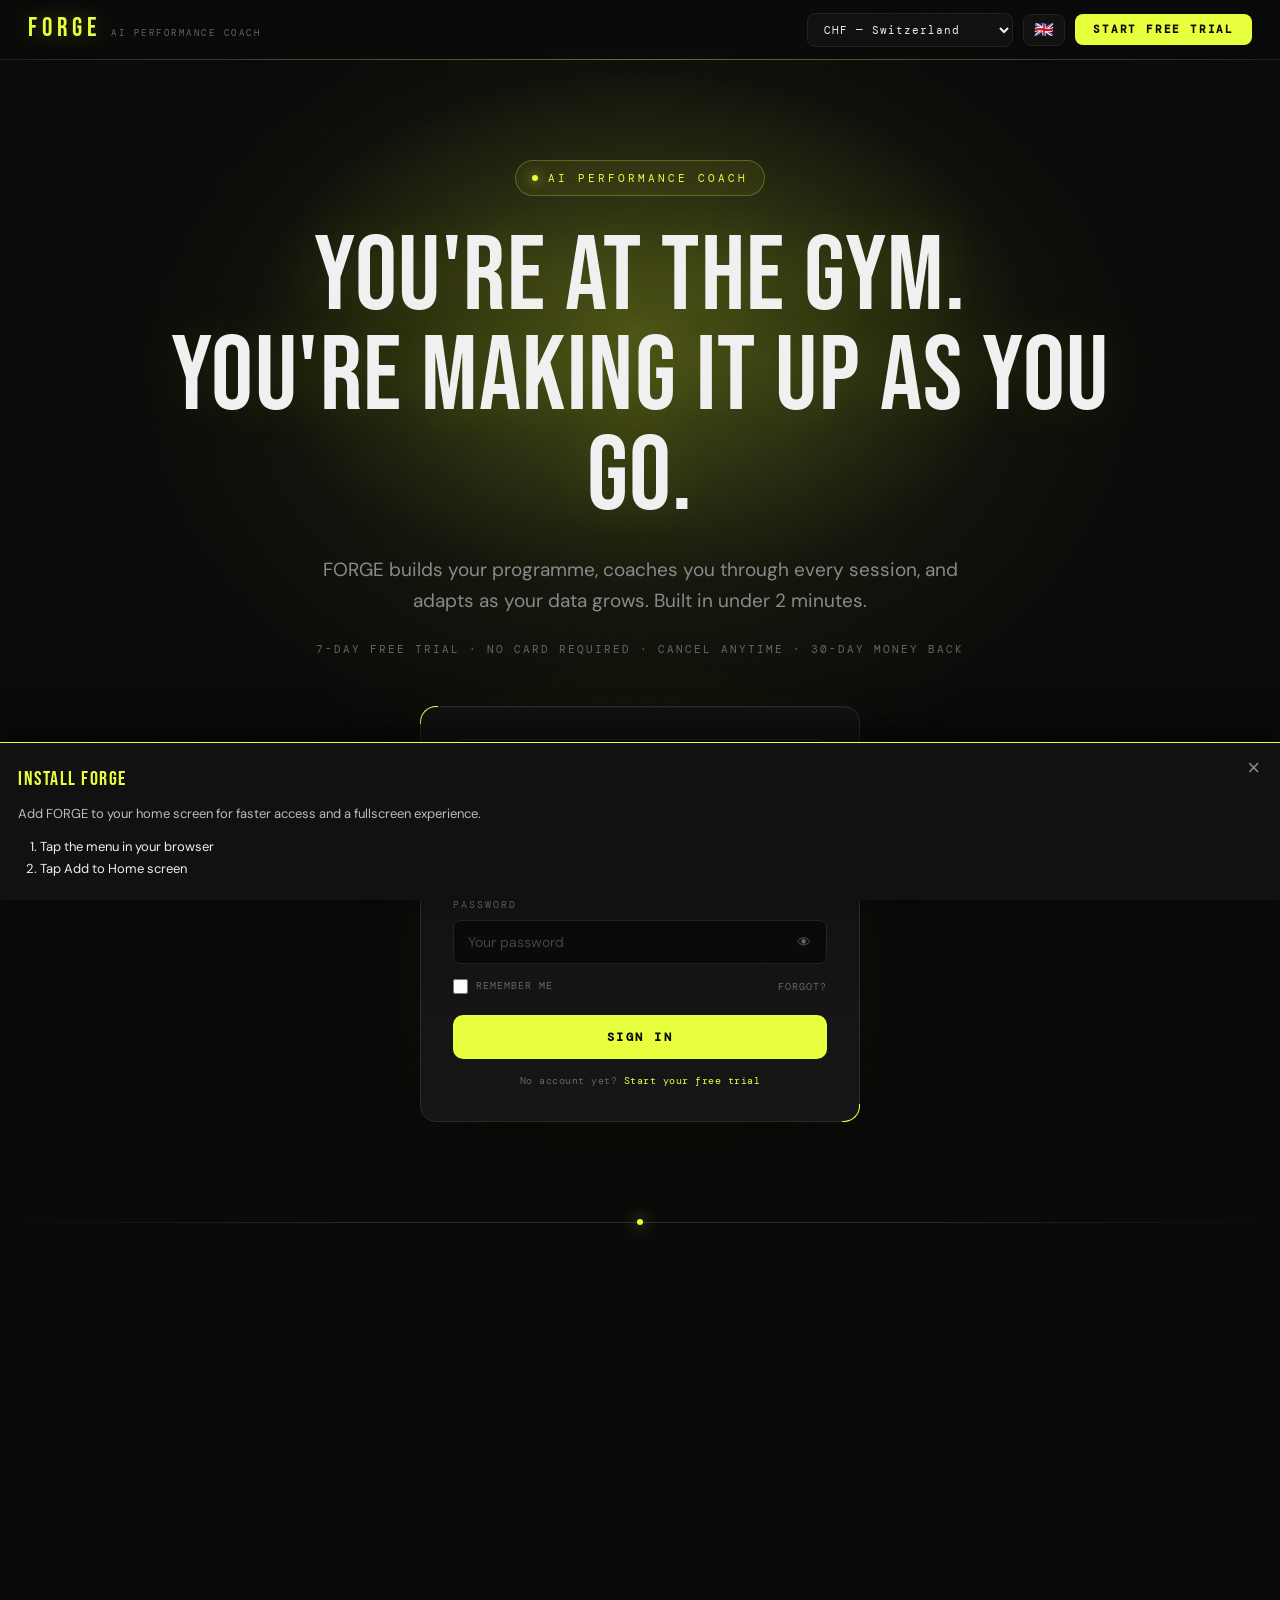
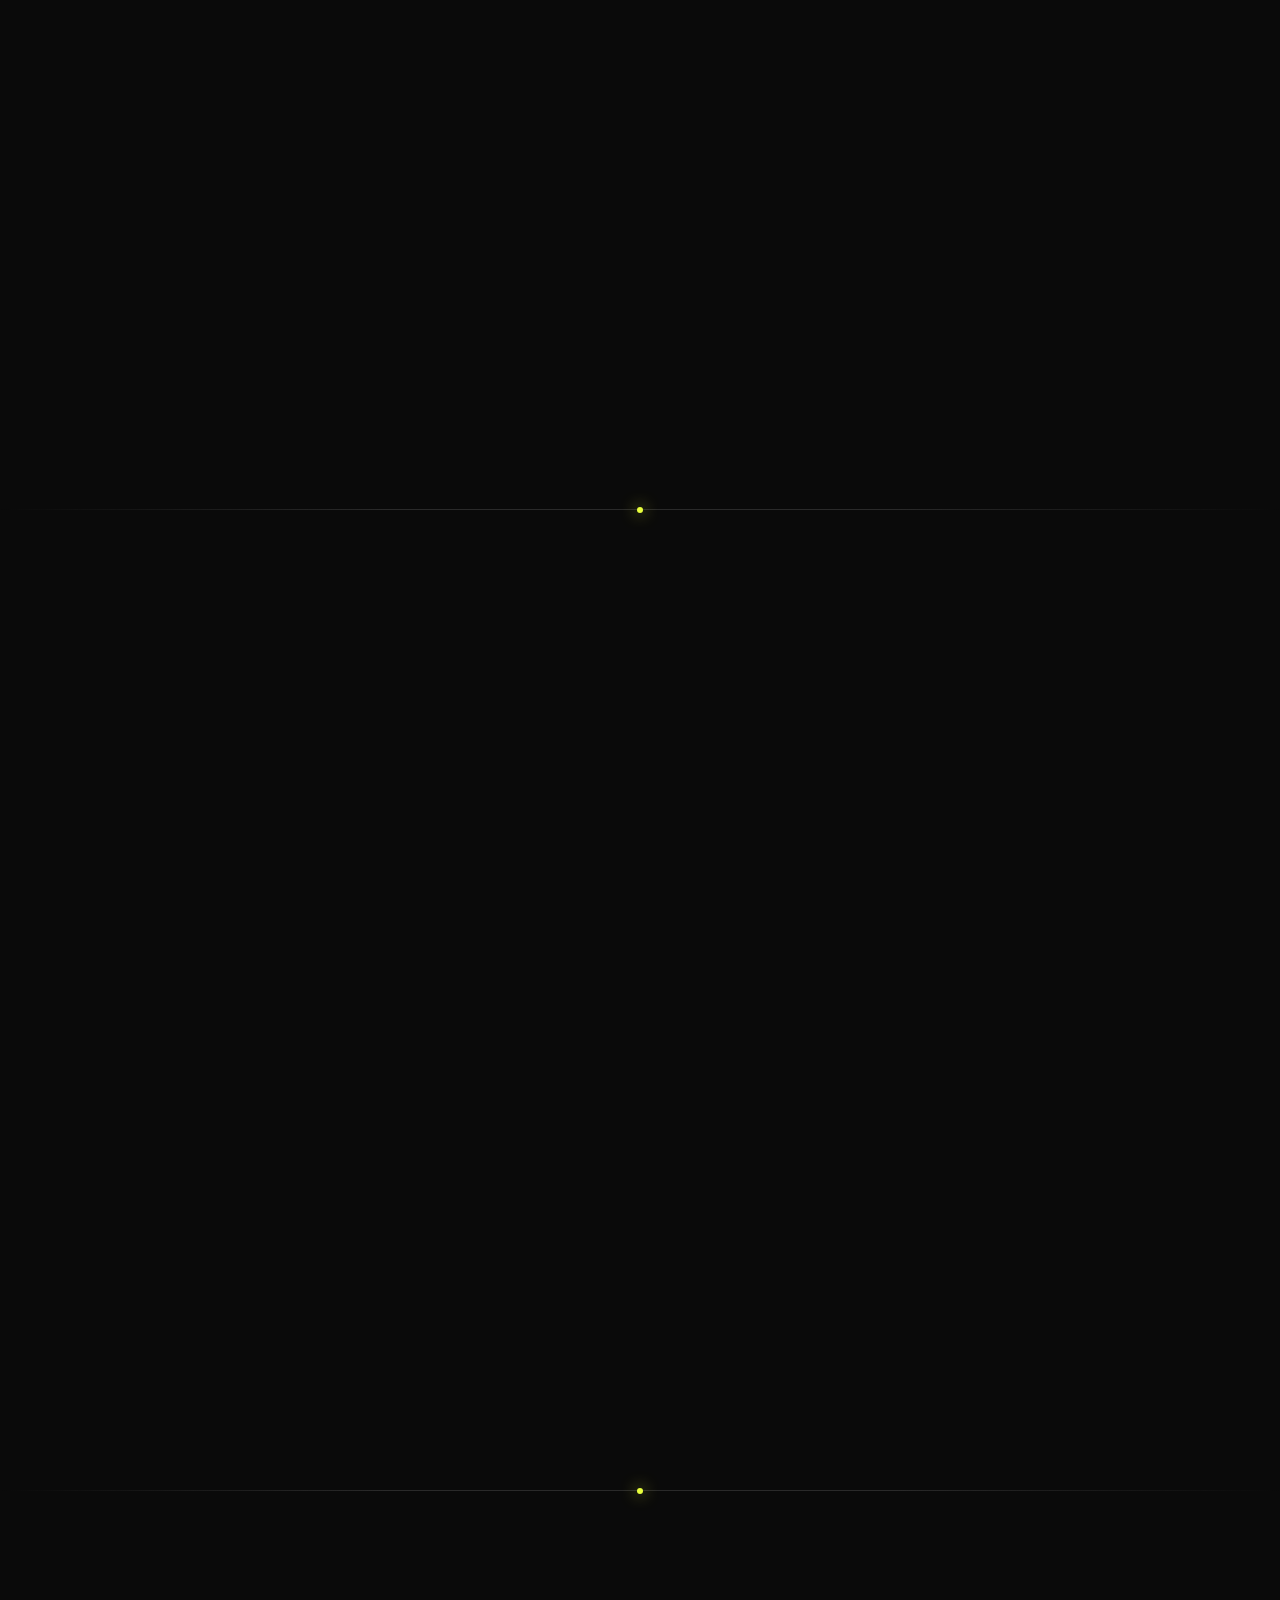
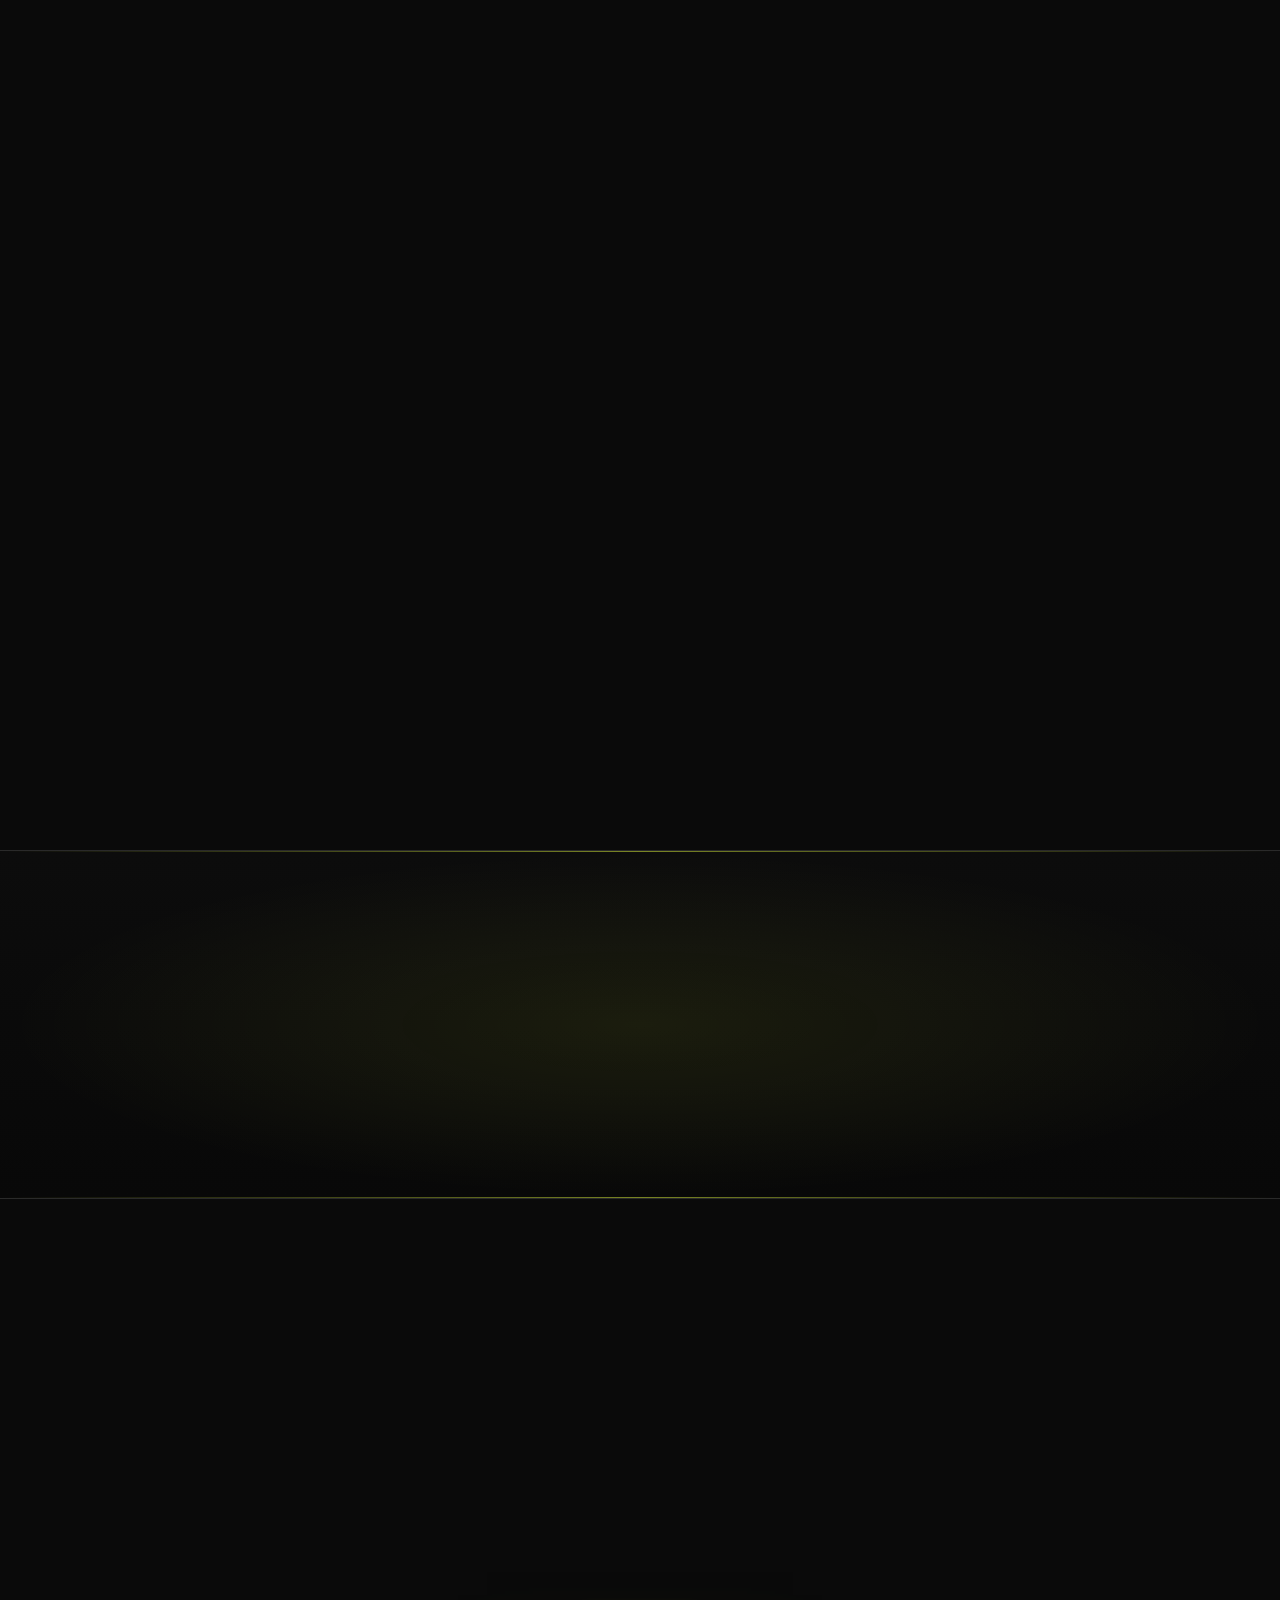
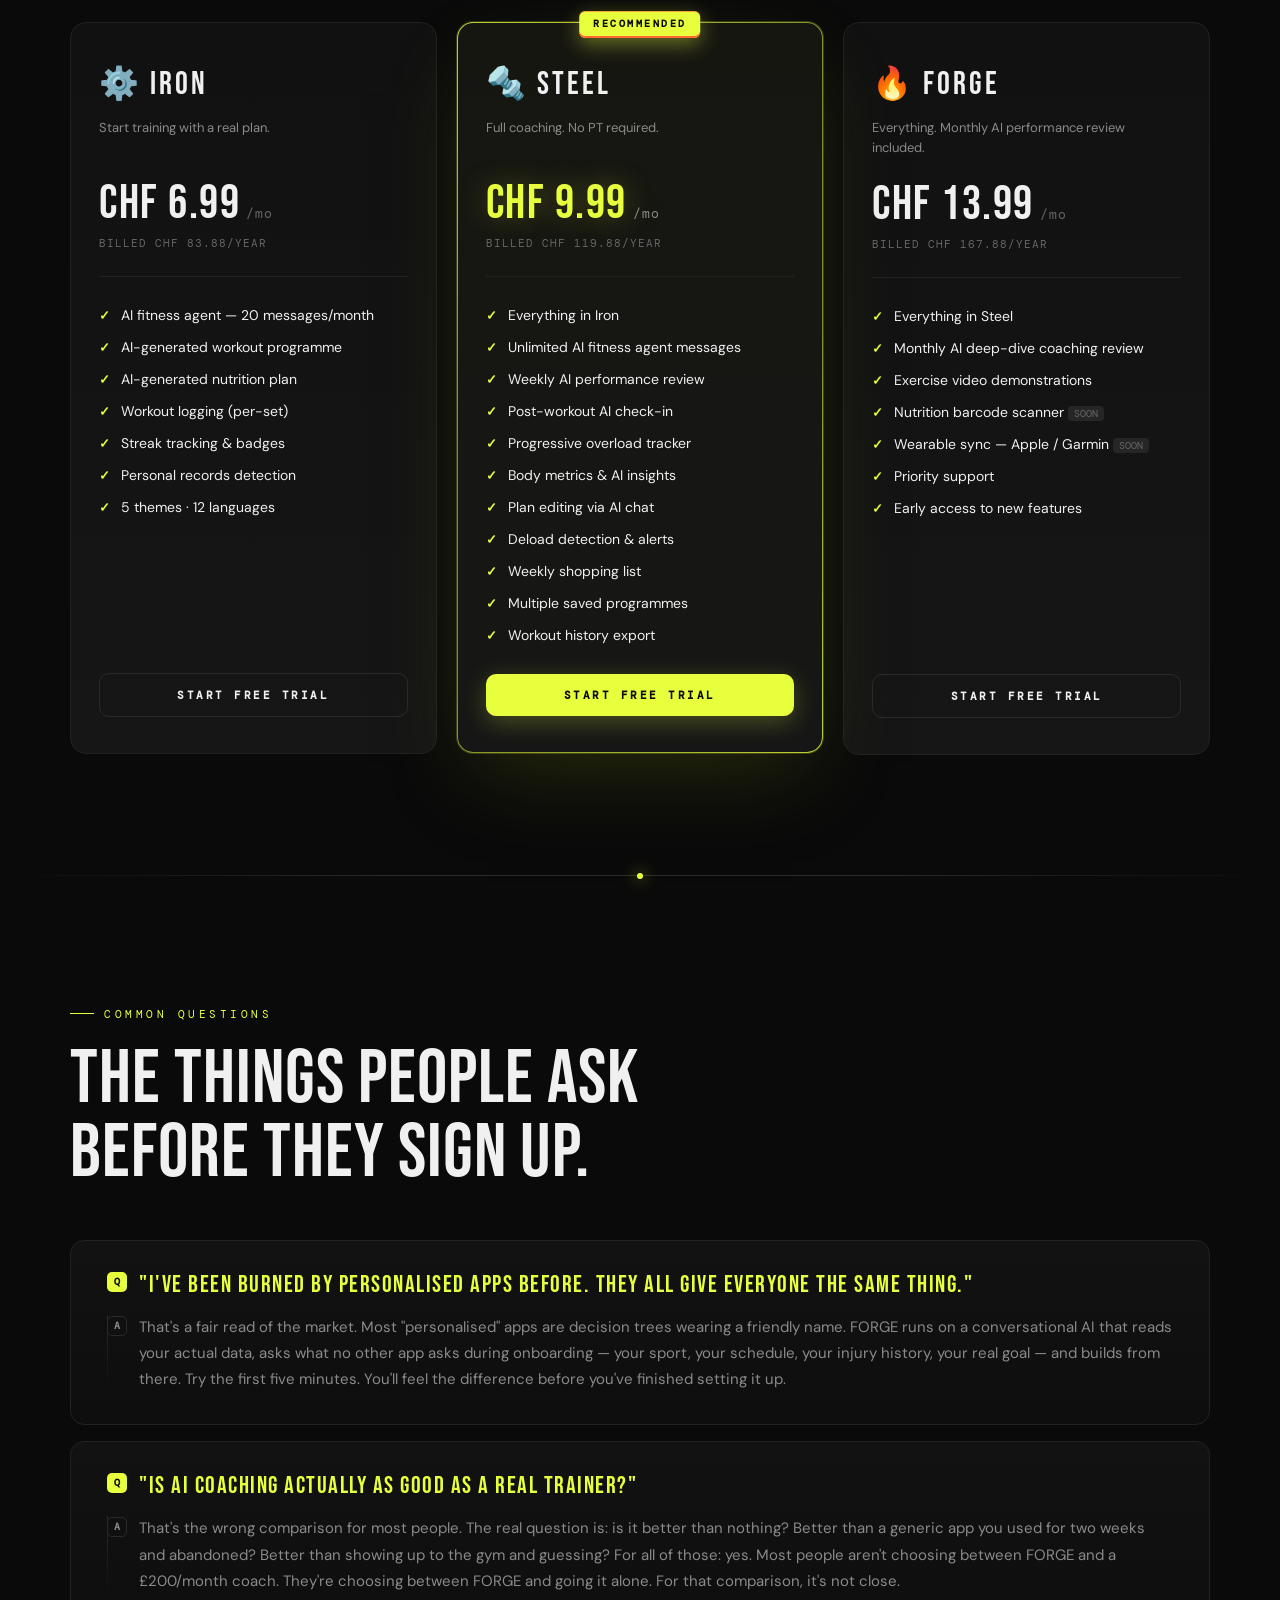
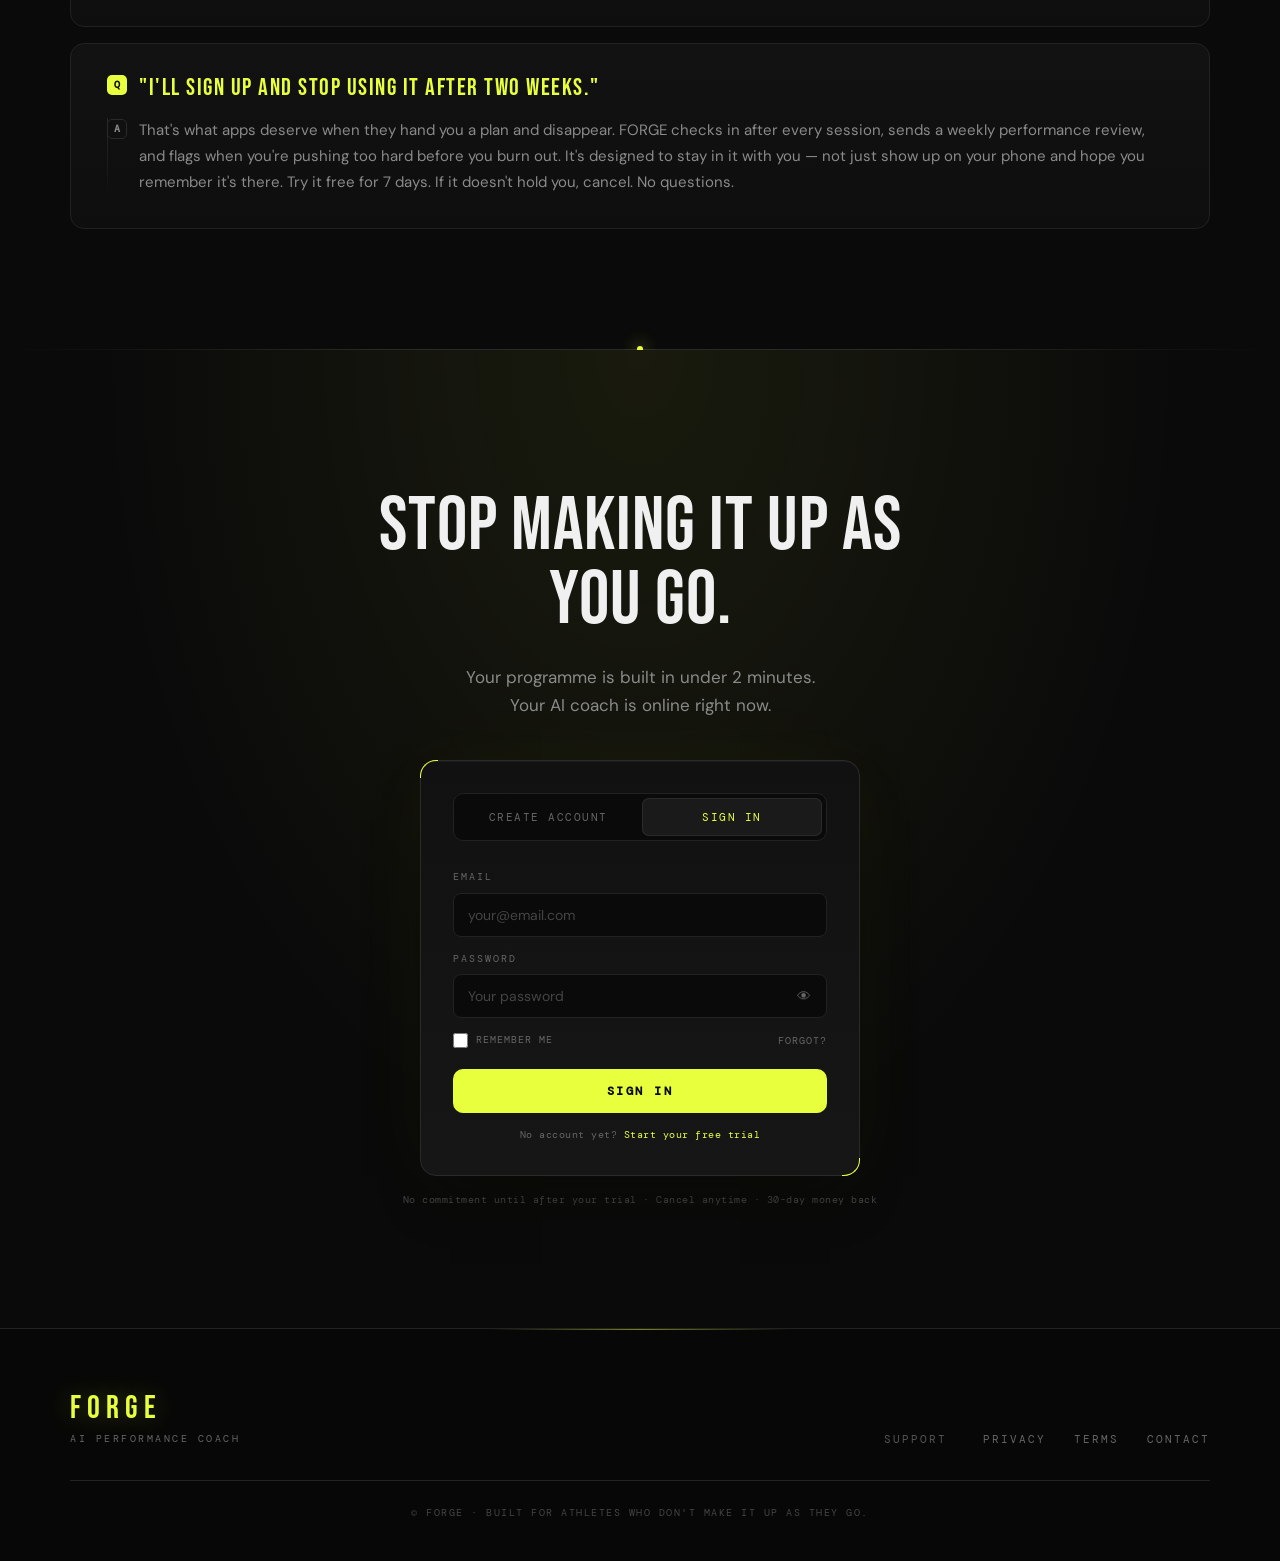
==== commit b0a21ddf: "Add files via upload" ====
--- a/app.html
+++ b/app.html
@@ -144,9 +144,12 @@
   transition: transform 0.1s ease, opacity 0.1s ease;
 }
 .ob-continue:active, .quick-btn:active, .day-chip:active, .ob-day:active,
-.settings-row:active, .feature-card:active, .programme-card:active, .exercise-row:active {
+.settings-row:active, .feature-card:active, .programme-card:active, .exercise-row:active,
+.tap-anim:active {
   transform: scale(0.97); opacity: 0.85;
 }
+/* FIX 4: tap feedback for non-button (div onclick) interactive elements in coach panels. */
+.tap-anim { transition: transform 0.1s ease, opacity 0.1s ease; }
 html,body { height:100%; overflow:hidden; overflow-x:hidden; overscroll-behavior:none; background:var(--bg); color:var(--text); font-family:'DM Sans',sans-serif; max-width:100vw; }
 
 /* ── SCREENS ── */
@@ -599,7 +602,7 @@
 .trainer-status { font-size:11px; color:var(--muted); font-family:'DM Mono',monospace; }
 .online-dot { width:7px; height:7px; background:var(--green); border-radius:50%; display:inline-block; margin-right:5px; animation:pulse 2s infinite; }
 @keyframes pulse{0%,100%{opacity:1}50%{opacity:.3}}
-.chat-messages { flex:1; min-height:0; overflow-y:auto; padding:16px 14px; display:flex; flex-direction:column; gap:16px; -webkit-overflow-scrolling:touch; }
+.chat-messages { flex:1; min-height:0; overflow-y:auto; overscroll-behavior:contain; padding:16px 14px; display:flex; flex-direction:column; gap:16px; -webkit-overflow-scrolling:touch; }
 .chat-messages::-webkit-scrollbar{display:none}
 .message { display:flex; gap:10px; max-width:90%; animation:fadeUp .25s ease; }
 .message.user { align-self:flex-end; flex-direction:row-reverse; }
@@ -627,8 +630,8 @@
 #view-chat { position:relative; min-height:0; }
 /* FIX 4: messages clear the overlaid input. Class-based so it tracks install state:
  * smaller reserve in standalone PWA where the input sits lower. */
-.coach-scroll-area { padding-bottom:130px; }
-.standalone .coach-scroll-area { padding-bottom:70px; }
+.coach-scroll-area { padding-bottom:140px; }
+.standalone .coach-scroll-area { padding-bottom:120px; }
 .chat-input-area { position:absolute; bottom:0; left:0; right:0; z-index:10; background:var(--bg); border-top:0.5px solid var(--border); padding:8px 12px; padding-bottom:max(env(safe-area-inset-bottom), 4px); padding-top:8px; flex-shrink:0; display:flex; flex-direction:column; gap:8px; }
 body.pwa-mode .chat-input-area {
   padding-bottom: 4px !important;
@@ -1313,6 +1316,14 @@
         </div>
         <div id="logProgrammeLabel" style="font-family:'DM Mono',monospace;font-size:9px;color:var(--muted);text-transform:uppercase;letter-spacing:2px;padding:12px 18px 0;display:none;"></div>
         <div class="log-day-bar" id="logDayBar"></div>
+        <!-- FIX 4: session progress (valid sets logged vs total). Shown for workout days, hidden on rest days. -->
+        <div id="logProgressWrap" style="margin:8px 16px;display:none">
+          <div style="font-size:11px;color:var(--muted);font-family:'DM Mono',monospace;letter-spacing:1px;margin-bottom:4px">SESSION PROGRESS</div>
+          <div style="height:4px;background:var(--surface2);border-radius:2px">
+            <div id="logProgressBar" style="height:100%;background:var(--accent);border-radius:2px;transition:width 0.3s;width:0%"></div>
+          </div>
+          <div id="logProgressText" style="font-size:11px;color:var(--muted);margin-top:4px">0 sets logged</div>
+        </div>
         <div class="log-exercise-list" id="logExerciseList"></div>
         <div class="log-actions"><button class="save-btn" onclick="saveLog(this)" data-i18n="log_save">Save Session</button></div>
         <div class="feedback-list" id="logFeedback"></div>
@@ -1388,7 +1399,7 @@
         <!-- 3. BODYWEIGHT LOG CARD (log today's weight) -->
         <div class="section-label" data-i18n-key="log_bodyweight">LOG BODYWEIGHT</div>
         <div class="weight-entry-card">
-          <div class="weight-entry-title">Today's Weight</div>
+          <div class="weight-entry-title" data-i18n-key="todays_weight">Today's Weight</div>
           <div class="weight-input-row">
             <input class="weight-input" id="weightInput" type="text" inputmode="decimal" pattern="[0-9]*[.,]?[0-9]*" placeholder="e.g. 75.5">
             <button class="action-btn" onclick="saveWeight()">Save</button>
@@ -1536,6 +1547,22 @@
 if ('serviceWorker' in navigator) {
   navigator.serviceWorker.getRegistrations().then(regs => {
     regs.forEach(reg => reg.update());
+  });
+}
+
+// Register the service worker unconditionally on page load so it is always active
+// (push, offline, update flow). Previously registration only happened lazily inside
+// initPushNotifications(), so a fresh load with no notification interaction left the
+// active SW count at 0.
+if ('serviceWorker' in navigator) {
+  navigator.serviceWorker.register('/sw.js', {
+    scope: '/'
+  }).then(reg => {
+    console.log('[sw] registered:',
+      reg.scope, reg.active?.state ||
+      reg.installing?.state);
+  }).catch(e => {
+    console.error('[sw] registration failed:', e);
   });
 }
 
@@ -1779,6 +1806,16 @@
   }
 });
 
+// Keep forge-session in sync with Supabase token auto-refresh / sign-out.
+sb.auth.onAuthStateChange((event, session) => {
+  if (session) {
+    localStorage.setItem('forge-session', JSON.stringify(session));
+  } else if (event === 'SIGNED_OUT') {
+    localStorage.removeItem('forge-session');
+    sessionStorage.removeItem('forge-session-temp');
+  }
+});
+
 let currentUser = null;
 let userProfile = null;
 let userPlan = null;
@@ -2331,7 +2368,7 @@
   // Fetch plan — retry up to 3 times
   let planData = null;
   for (let i = 0; i < 3; i++) {
-    const planRes = await api('/api/plan');
+    const planRes = await api(`/api/plan?lang=${encodeURIComponent(appLanguage || 'en')}`); // FIX 6: boot in the selected language so nutrition/plan don't flash English
     // planRes.plan can be null (no plan) or an object (has plan)
     // Only retry on null response (network failure), not on explicit null plan
     if (planRes !== null) {
@@ -2400,7 +2437,22 @@
 async function api(path, method = 'GET', body = null, timeoutMs = 30000) {
   try {
     const session = JSON.parse(localStorage.getItem('forge-session') || sessionStorage.getItem('forge-session-temp') || 'null');
-    const token = session?.access_token;
+    let token = session?.access_token;
+    // Check if token is expired or expires soon
+    const expiresAt = session?.expires_at;
+    const nowSecs = Math.floor(Date.now() / 1000);
+    if (expiresAt && expiresAt - nowSecs < 60) {
+      // Token expired or expires in < 60s — force refresh via Supabase
+      try {
+        const { data } = await sb.auth.refreshSession();
+        if (data?.session) {
+          localStorage.setItem('forge-session', JSON.stringify(data.session));
+          token = data.session.access_token;
+        }
+      } catch(e) {
+        console.warn('[auth] token refresh failed:', e.message);
+      }
+    }
     const controller = new AbortController();
     const timer = setTimeout(() => controller.abort(), timeoutMs);
     const opts = {
@@ -3763,7 +3815,7 @@
   overlay.innerHTML = `
     <div style="padding:36px 22px 28px;flex-shrink:0;text-align:center;">
       <div style="font-family:'Bebas Neue',sans-serif;font-size:30px;letter-spacing:2px;color:var(--accent);margin-bottom:10px;">YOUR COACH TRIAL HAS ENDED</div>
-      <div style="font-size:13px;color:var(--muted);line-height:1.5;">Your 14 days are up. Add a payment method to keep your coach dashboard and client access.</div>
+      <div style="font-size:13px;color:var(--muted);line-height:1.5;">Your 7 days are up. Add a payment method to keep your coach dashboard and client access.</div>
     </div>
     <div style="padding:0 18px 24px;flex:1;">
       <div style="display:flex;background:var(--surface);border:1px solid var(--border);border-radius:10px;padding:4px;margin-bottom:14px;">
@@ -3924,6 +3976,20 @@
     setTimeout(() => {
       if (typeof openCoachSetup === 'function') openCoachSetup();
     }, 500);
+  }
+
+  // FIX 5: push-notification deep-link to a panel (?panel=workout|nutrition) → switch to it
+  // and force-refresh its data so coach plan/nutrition changes appear immediately, not stale.
+  const deepPanel = params.get('panel');
+  if (deepPanel === 'workout' || deepPanel === 'nutrition') {
+    window.history.replaceState({}, '', window.location.pathname);
+    setTimeout(() => {
+      if (typeof showPanel === 'function') showPanel(deepPanel);
+      window._logProgrammeCache = null;
+      window._planProgrammeCache = null;
+      // loadPlanInCurrentLanguage() re-fetches the plan and re-renders Plan + Nutrition panels.
+      if (typeof loadPlanInCurrentLanguage === 'function') loadPlanInCurrentLanguage();
+    }, 600);
   }
 
   if (portalReturn) {
@@ -4182,13 +4248,31 @@
 // plus the day's muscle list. Order matters: leg/hinge keywords win before the pull
 // bucket so RDLs / hip thrusts read as Legs, not Pull.
 function _exCategory(name, dayMuscles) {
-  const s = ((name || '') + ' ' + (Array.isArray(dayMuscles) ? dayMuscles.join(' ') : (dayMuscles || ''))).toLowerCase();
+  const s = (name || '').toLowerCase();
   const has = arr => arr.some(k => s.includes(k));
-  if (has(['cardio','run','bike','sprint','treadmill','rower','rowing machine','conditioning','hiit','jump rope','elliptical'])) return 'cardio';
-  if (has(['squat','lunge','leg ','legs','quad','hamstring','glute','calf','rdl','romanian','hip thrust','leg press','leg curl','leg extension','step up','bulgarian'])) return 'legs';
-  if (has(['core','abs','ab ','plank','crunch','oblique','sit-up','sit up','hanging','knee raise','leg raise','rollout'])) return 'core';
-  if (has(['back','row','pull','lat','bicep','curl','deadlift','chin','pulldown','face pull','shrug','rear delt'])) return 'pull';
-  if (has(['chest','bench','shoulder','press','push','tricep','dip','fly','lateral','ohp','overhead','incline','pec'])) return 'push';
+  // Case-insensitive substring match. Order matters because keywords overlap:
+  //   cardio → core → legs → pull → push.
+  // Core before legs so "hanging leg raise" reads as Core, not Legs.
+  // Legs before pull so hinges (RDL, sumo/Romanian deadlift, good morning) read as Legs.
+  // Disambiguated forms only — never bare 'row'/'jump'/'rope'/'cycle'/'ab', which would
+  // mislabel barbell row, box jump, rope pushdown, bicycle crunch and every cable move.
+  if (has(['cardio','treadmill','elliptical','rower','rowing machine','row erg','erg',
+           'run','running','jog','sprint','hiit','conditioning','burpee','stair',
+           'jump rope','jumping jack','skipping','skip rope','battle rope',
+           'cycling','spin bike','air bike','assault bike','stationary bike','exercise bike','bike',
+           'swim','swimming'])) return 'cardio';
+  if (has(['core','abs','ab ','oblique','plank','crunch','sit-up','sit up','situp',
+           'russian twist','hollow','l-sit','dead bug','toes to bar','knee raise','leg raise',
+           'hanging','rollout','ab wheel','pallof','windshield','flutter','mountain climber'])) return 'core';
+  if (has(['squat','lunge','leg ','legs','leg press','leg curl','leg extension','quad',
+           'hamstring','glute','calf','calves','rdl','romanian','stiff leg','stiff-leg',
+           'hip thrust','hip ','hack','good morning','goblet','split squat','step up','step-up',
+           'bulgarian','sumo','box jump','wall sit','adduct','abduct','pull-through','pull through'])) return 'legs';
+  if (has(['back','row','pull','pullup','pull-up','pulldown','chin','lat','bicep','curl',
+           'deadlift','shrug','face pull','rear delt','reverse fly','rhomboid','preacher'])) return 'pull';
+  if (has(['chest','bench','press','push','pushup','push-up','pushdown','shoulder','overhead',
+           'ohp','military','arnold','tricep','skull','kickback','dip','fly','flye',
+           'lateral','front raise','incline','pec'])) return 'push';
   return null;
 }
 
@@ -4250,6 +4334,9 @@
   const scroll = document.getElementById('dayScroll');
   const exList = document.getElementById('exerciseList');
 
+  // FIX 5 + 7: reconcile the coach "FROM YOUR COACH" banner + AI/Coach toggle on every render.
+  renderWorkoutCoachUI();
+
   // 1) An active CUSTOM programme is shown in the Plan panel regardless of the AI-plans
   //    toggle — a user who turned AI plans off still needs to see and follow the custom
   //    programme they built. getActiveProgramme() prioritises an active custom programme.
@@ -4275,12 +4362,59 @@
     return;
   }
 
-  // 3) AI plans on — render the AI plan as before.
+  // 3) AI plans on — render the AI plan (or the coach-assigned plan, with optional AI toggle).
   if (!userPlan?.workout_plan) { window._planPanelDays = null; return; }
-  const plan = userPlan.workout_plan;
+  const wp = userPlan.workout_plan;
+  // FIX 7: when the client toggled to AI and a backup exists, render the AI backup instead.
+  const useAIWorkout = window._useAIPlan && wp.coach_assigned && wp._ai_backup && (wp._ai_backup.days || []).length;
+  const plan = useAIWorkout ? wp._ai_backup : wp;
   if (sub) sub.textContent = (plan.split_name || '') + (plan.split_description ? ' — ' + plan.split_description : '');
   renderPlanDays(plan.days, null);
   refreshPlanEnrichment();
+}
+
+// FIX 5 + 7: inject (or remove) the "FROM YOUR COACH" banner and the AI/Coach plan toggle
+// at the top of the Plan panel. Only shown when the coach has assigned a workout plan.
+function renderWorkoutCoachUI() {
+  const anchor = document.getElementById('dayScroll');
+  document.getElementById('coachWorkoutBanner')?.remove();
+  document.getElementById('planSourceToggle')?.remove();
+  const wp = userPlan?.workout_plan;
+  if (!anchor || !wp || !wp.coach_assigned) return;
+
+  const coachName = wp.coach_name || 'Your coach';
+  const banner = `<div id="coachWorkoutBanner" style="display:flex;align-items:center;gap:10px;background:var(--surface);border:1px solid var(--border);border-radius:12px;padding:12px 14px;margin:0 16px 10px;">
+      <div style="width:34px;height:34px;border-radius:50%;background:var(--surface2);display:flex;align-items:center;justify-content:center;font-family:'Bebas Neue',sans-serif;font-size:14px;color:var(--accent);flex-shrink:0;">${initials(coachName)}</div>
+      <div style="min-width:0;">
+        <div style="font-family:'DM Mono',monospace;font-size:8px;color:var(--accent);letter-spacing:1px;text-transform:uppercase;margin-bottom:2px;">FROM YOUR COACH</div>
+        <div style="font-size:12px;color:var(--muted);line-height:1.4;">${escHtml(coachName)} has updated your workout plan.${wp.programme_name ? ' ' + escHtml(wp.programme_name) : ''}</div>
+      </div>
+    </div>`;
+
+  const hasBackup = wp._ai_backup && (wp._ai_backup.days || []).length;
+  // Hide the AI/Coach toggle when an active coach is connected — the coach controls which plan
+  // is shown. _myCoachActive is cached from /api/my-coach (true once a coach is linked).
+  const hasCoach = _myCoachActive === true || !!window._myCoachData?.coach_id || !!window._activeCoach;
+  const onAI = !!window._useAIPlan;
+  const toggle = (hasBackup && !hasCoach) ? `<div id="planSourceToggle" style="display:flex;gap:8px;margin:0 16px 10px;align-items:center;">
+      <button onclick="setPlanSource('coach')" id="btnPlanCoach" class="tap-anim" style="flex:1;padding:8px;border-radius:8px;font-size:12px;font-family:'DM Mono',monospace;letter-spacing:1px;background:${onAI ? 'var(--surface2)' : 'var(--accent)'};color:${onAI ? 'var(--muted)' : 'var(--bg)'};border:none;cursor:pointer;">COACH PLAN</button>
+      <button onclick="setPlanSource('ai')" id="btnPlanAI" class="tap-anim" style="flex:1;padding:8px;border-radius:8px;font-size:12px;font-family:'DM Mono',monospace;letter-spacing:1px;background:${onAI ? 'var(--accent)' : 'var(--surface2)'};color:${onAI ? 'var(--bg)' : 'var(--muted)'};border:none;cursor:pointer;">AI PLAN</button>
+    </div>` : '';
+
+  anchor.insertAdjacentHTML('beforebegin', banner + toggle);
+}
+
+// FIX 7: module-level plan source ('coach' | 'ai'); window._useAIPlan mirrors it for the
+// shared getActiveProgramme() and getActiveNutrition() helpers.
+let planSource = 'coach';
+function setPlanSource(source) {
+  planSource = (source === 'ai') ? 'ai' : 'coach';
+  window._useAIPlan = (planSource === 'ai');
+  // Source affects the resolved active programme — clear caches so the panels rebuild.
+  window._logProgrammeCache = null;
+  window._planProgrammeCache = null;
+  renderWorkoutPanel();
+  renderNutritionPanel();
 }
 
 // Renders the Plan-panel day cards from `days` (custom or AI). `customLabel` (the
@@ -4311,19 +4445,19 @@
     const tEx = todayDay.exercises?.length || 0;
     const tSets = (todayDay.exercises || []).reduce((n, e) => n + (parseInt(e.sets) || 0), 0);
     const tMuscles = Array.isArray(todayDay.muscles) ? todayDay.muscles.join(' · ') : (todayDay.muscles || '');
-    const tTitle = todayDay.label || todayDay.day_name || (tEx ? 'Training' : t('rest'));
+    const tTitle = todayDay.label || todayDay.day_name || (tEx ? t('greeting_training') : t('rest'));
     const tMetaSub = tEx
-      ? `${tEx} ${tEx === 1 ? 'exercise' : 'exercises'} · ${tSets} ${tSets === 1 ? 'set' : 'sets'}`
+      ? `${tEx} ${tEx === 1 ? t('unit_exercise') : t('unit_exercises')} · ${tSets} ${tSets === 1 ? t('unit_set') : t('unit_sets')}`
       : t('rest_day').replace(/<br>/g, ' ');
     todayHtml = `<div style="background:var(--surface);border:1px solid var(--border);border-left:3px solid var(--accent);border-radius:12px;padding:16px 18px;margin-bottom:12px;">
-      <div style="font-family:'DM Mono',monospace;font-size:9px;color:var(--accent);letter-spacing:2px;margin-bottom:6px;">TODAY</div>
+      <div style="font-family:'DM Mono',monospace;font-size:9px;color:var(--accent);letter-spacing:2px;margin-bottom:6px;">${t('today').toUpperCase()}</div>
       <div style="font-size:16px;font-weight:600;color:var(--text);">${escHtml(tTitle)}${tMuscles ? ' — ' + escHtml(tMuscles) : ''}</div>
       <div style="font-size:13px;color:var(--muted);margin-top:4px;">${tMetaSub}</div>
     </div>`;
   }
 
   const labelHtml = customLabel
-    ? `<div style="font-family:'DM Mono',monospace;font-size:9px;color:var(--muted);text-transform:uppercase;letter-spacing:2px;margin-bottom:12px;">${escHtml(customLabel)} · CUSTOM</div>`
+    ? `<div style="font-family:'DM Mono',monospace;font-size:9px;color:var(--muted);text-transform:uppercase;letter-spacing:2px;margin-bottom:12px;">${escHtml(customLabel)} · ${t('label_custom')}</div>`
     : '';
 
   scroll.innerHTML = `<div style="width:100%;display:flex;flex-direction:column;gap:10px;">`
@@ -4351,16 +4485,16 @@
     const barFill  = isActive ? 'var(--bg)' : 'var(--accent)';
     const progressHtml = (loggedSets > 0 && totalSets > 0)
       ? `<div style="height:3px;border-radius:2px;background:${barTrack};margin-top:8px;overflow:hidden;"><div style="height:100%;width:${pct}%;background:${barFill};border-radius:2px;"></div></div>
-        <div style="font-family:var(--font-mono);font-size:8px;color:${cSub};letter-spacing:1px;margin-top:3px;${isActive ? 'opacity:0.85;' : ''}">${loggedSets}/${totalSets} sets</div>`
+        <div style="font-family:var(--font-mono);font-size:8px;color:${cSub};letter-spacing:1px;margin-top:3px;${isActive ? 'opacity:0.85;' : ''}">${loggedSets}/${totalSets} ${t('unit_sets')}</div>`
       : '';
 
     return `<div class="day-chip ${isActive ? 'active' : ''} ${isRest ? 'rest' : ''}" onclick="selectDay(${i})" style="display:flex;align-items:center;gap:14px;width:100%;min-width:0;text-align:left;padding:14px 16px;border-radius:14px;background:${chipBg};border:1px ${chipBorder};">
       <div style="flex:1;min-width:0;">
-        <div style="font-family:var(--font-mono);font-size:9px;color:${cSub};text-transform:uppercase;letter-spacing:2px;">${shortName}${isToday ? ' · TODAY' : ''}</div>
+        <div style="font-family:var(--font-mono);font-size:9px;color:${cSub};text-transform:uppercase;letter-spacing:2px;">${shortName}${isToday ? ' · ' + t('today').toUpperCase() : ''}</div>
         <div style="font-family:var(--font-body);font-size:15px;color:${cMain};font-weight:500;margin-top:3px;">${d.label || (isRest ? t('rest') : '—')}</div>
         ${Array.isArray(d.scheduled_days) && d.scheduled_days.length ? `<div style="font-family:var(--font-mono);font-size:8px;color:${cSub};letter-spacing:1px;margin-top:4px;">${d.scheduled_days.map(sd => sd.slice(0,3).toUpperCase()).join(' · ')}</div>` : ''}
         ${muscles ? `<div style="font-family:var(--font-body);font-size:12px;color:${cSub};margin-top:2px;">${muscles}</div>` : ''}
-        <div style="font-family:var(--font-mono);font-size:9px;color:${cSub};letter-spacing:1px;margin-top:6px;">${isRest ? t('rest').toUpperCase() : exCount + (exCount === 1 ? ' EXERCISE' : ' EXERCISES')}</div>
+        <div style="font-family:var(--font-mono);font-size:9px;color:${cSub};letter-spacing:1px;margin-top:6px;">${isRest ? t('rest').toUpperCase() : exCount + ' ' + (exCount === 1 ? t('unit_exercise').toUpperCase() : t('unit_exercises').toUpperCase())}</div>
         ${progressHtml}
       </div>
       <div style="font-family:var(--font-mono);font-size:18px;color:${cSub};flex-shrink:0;">›</div>
@@ -4441,12 +4575,27 @@
 
   let result = null;
 
+  // FIX 7: client toggled to the AI plan — bypass the custom-programme lookup and use the
+  // AI backup of the coach-assigned workout. Guarded by coach_assigned, so non-coached
+  // users (and coached users still on the coach plan) are completely unaffected.
+  if (window._useAIPlan && userPlan?.workout_plan?.coach_assigned && (userPlan.workout_plan._ai_backup?.days || []).length) {
+    result = { type: 'ai', name: 'AI Programme', days: userPlan.workout_plan._ai_backup.days };
+    window._logProgrammeCache = result;
+    return result;
+  }
+
   // 1) Active custom programme takes priority (shown even when AI plans are disabled).
   const res = await api('/api/programmes?active=true');
   if (res?.programmes?.length) {
     const active = res.programmes.find(p => p.is_active && !p.is_archived);
     if (active && active.plan_data?.workout?.days?.length) {
-      result = { type: 'custom', name: active.name || 'Custom Programme', days: active.plan_data.workout.days };
+      // The custom programme is stored in English (saved at onboarding). When a translated
+      // AI plan is loaded, use its days so exercise names/descriptions follow the selected
+      // language; fall back to the stored English days when no AI plan is present.
+      const days = userPlan?.workout_plan?.days?.length
+        ? userPlan.workout_plan.days
+        : active.plan_data.workout.days;
+      result = { type: 'custom', name: active.name || 'Custom Programme', days: days };
     }
   }
 
@@ -4525,14 +4674,21 @@
 
   if (!day?.exercises?.length) {
     if (el) el.innerHTML = `<div class="empty-state">${t('rest_day').replace('. ','.<br>')}</div>`;
+    const pw = document.getElementById('logProgressWrap'); // FIX 4: no progress bar on rest days
+    if (pw) pw.style.display = 'none';
     return;
   }
 
   // Init sets state for this day — default sets from plan
   logSetsState = {};
   day.exercises.forEach((e, i) => {
-    const targetSets = parseInt(e.sets) || 3;
-    logSetsState[i] = Array.from({ length: targetSets }, () => ({ weight: '', reps: '' }));
+    // Cardio exercises log duration/distance/intensity/intervals instead of weight×reps.
+    if (_exCategory(e.name) === 'cardio') {
+      logSetsState[i] = [{ cardio: true, type: 'cardio', duration: { value: '', unit: 'min' }, distance: { value: '', unit: 'km' }, intensity: '', intervals: '' }];
+    } else {
+      const targetSets = parseInt(e.sets) || 3;
+      logSetsState[i] = Array.from({ length: targetSets }, () => ({ weight: '', reps: '' }));
+    }
   });
 
   // Restore any auto-saved data
@@ -4548,6 +4704,22 @@
 function renderLogCards(day) {
   const el = document.getElementById('logExerciseList');
   el.innerHTML = day.exercises.map((e, i) => {
+    // Cardio exercise — render the cardio field set instead of weight/reps rows.
+    if (_exCategory(e.name) === 'cardio') {
+      const cd = (logSetsState[i] && logSetsState[i][0]) || {};
+      return `
+      <div class="log-card" id="log-card-${i}">
+        <div class="log-card-header">
+          <div>
+            <div class="log-ex-name">${escHtml(e.name)}</div>
+            <div class="log-target" style="color:var(--accent);letter-spacing:1px;">CARDIO</div>
+          </div>
+        </div>
+        <div style="display:flex;flex-direction:column;gap:8px;padding:12px 14px;">
+          ${renderCardioFields(i, cd)}
+        </div>
+      </div>`;
+    }
     const sets = logSetsState[i] || [{ weight: '', reps: '' }];
     return `
       <div class="log-card" id="log-card-${i}">
@@ -4566,6 +4738,102 @@
       </div>
     `;
   }).join('');
+  // FIX 4: reveal the session-progress bar for this workout day and refresh its fill.
+  const pw = document.getElementById('logProgressWrap');
+  if (pw) pw.style.display = 'block';
+  updateLogProgress();
+}
+
+// ── CARDIO LOGGING ─────────────────────────────────────
+// Four optional fields (duration, distance, intensity, intervals) for cardio exercises.
+// Values live in logSetsState[i][0] as a single { cardio:true, ... } entry.
+function renderCardioFields(i, cd) {
+  cd = cd || {};
+  const dur = cd.duration || { value: '', unit: 'min' };
+  const dist = cd.distance || { value: '', unit: 'km' };
+  const intensity = cd.intensity || '';
+  const intervals = cd.intervals || '';
+  const row = 'background:var(--surface2);border-radius:8px;padding:8px 12px;font-family:var(--font-mono);font-size:13px;display:flex;align-items:center;gap:8px;';
+  const lbl = 'font-family:var(--font-mono);font-size:9px;color:var(--dim);text-transform:uppercase;letter-spacing:1px;width:62px;flex-shrink:0;';
+  const inp = 'flex:1;min-width:0;background:transparent;border:none;color:var(--text);font-family:var(--font-mono);font-size:13px;outline:none;padding:0;';
+  const sel = 'background:var(--bg);border:1px solid var(--border);border-radius:6px;color:var(--text);font-family:var(--font-mono);font-size:12px;padding:4px 6px;flex-shrink:0;';
+  const opts = ['Easy', 'Moderate', 'Hard', 'Max Effort'];
+  return `
+    <div style="${row}">
+      <span style="${lbl}">Duration</span>
+      <input type="number" inputmode="decimal" placeholder="Duration" value="${escHtml(String(dur.value ?? ''))}" oninput="updateCardioData(${i},'duration.value',this.value)" style="${inp}">
+      <select onchange="updateCardioData(${i},'duration.unit',this.value)" style="${sel}">
+        <option value="min" ${dur.unit === 'min' ? 'selected' : ''}>min</option>
+        <option value="hr" ${dur.unit === 'hr' ? 'selected' : ''}>hr</option>
+      </select>
+    </div>
+    <div style="${row}">
+      <span style="${lbl}">Distance</span>
+      <input type="number" inputmode="decimal" placeholder="Distance" value="${escHtml(String(dist.value ?? ''))}" oninput="updateCardioData(${i},'distance.value',this.value)" style="${inp}">
+      <select onchange="updateCardioData(${i},'distance.unit',this.value)" style="${sel}">
+        <option value="km" ${dist.unit === 'km' ? 'selected' : ''}>km</option>
+        <option value="mi" ${dist.unit === 'mi' ? 'selected' : ''}>mi</option>
+      </select>
+    </div>
+    <div style="${row}">
+      <span style="${lbl}">Intensity</span>
+      <select onchange="updateCardioData(${i},'intensity',this.value)" style="${sel}flex:1;min-width:0;">
+        <option value="" ${!intensity ? 'selected' : ''}>—</option>
+        ${opts.map(o => `<option value="${o}" ${intensity === o ? 'selected' : ''}>${o}</option>`).join('')}
+      </select>
+    </div>
+    <div style="${row}">
+      <span style="${lbl}">Intervals</span>
+      <input type="text" placeholder="e.g. 10 × 30s sprint" value="${escHtml(String(intervals ?? ''))}" oninput="updateCardioData(${i},'intervals',this.value)" style="${inp}">
+    </div>`;
+}
+
+function updateCardioData(i, path, value) {
+  if (!logSetsState[i] || !logSetsState[i][0]) {
+    logSetsState[i] = [{ cardio: true, type: 'cardio', duration: { value: '', unit: 'min' }, distance: { value: '', unit: 'km' }, intensity: '', intervals: '' }];
+  }
+  const cd = logSetsState[i][0];
+  cd.cardio = true; cd.type = 'cardio';
+  if (path === 'duration.value') { cd.duration = cd.duration || { unit: 'min' }; cd.duration.value = value; }
+  else if (path === 'duration.unit') { cd.duration = cd.duration || { value: '' }; cd.duration.unit = value; }
+  else if (path === 'distance.value') { cd.distance = cd.distance || { unit: 'km' }; cd.distance.value = value; }
+  else if (path === 'distance.unit') { cd.distance = cd.distance || { value: '' }; cd.distance.unit = value; }
+  else if (path === 'intensity') { cd.intensity = value; }
+  else if (path === 'intervals') { cd.intervals = value; }
+  updateLogProgress();
+  autoSaveLog();
+}
+
+// FIX 4: session progress = valid logged sets / total target sets across today's workout.
+// A set counts as logged once it has reps AND either a weight or the bodyweight flag —
+// the same rule saveLog() uses to decide what gets persisted. Reads live input values so
+// it updates as the user types, falling back to stored state.
+function updateLogProgress() {
+  const bar = document.getElementById('logProgressBar');
+  const txt = document.getElementById('logProgressText');
+  if (!bar || !txt) return;
+  let total = 0, logged = 0;
+  Object.keys(logSetsState).forEach(k => {
+    const sets = logSetsState[k] || [];
+    total += sets.length;
+    sets.forEach((s, si) => {
+      // Cardio entry counts as "logged" once any of its fields has data.
+      if (s.cardio) {
+        const dur = s.duration || {}, dist = s.distance || {};
+        if (dur.value || dist.value || s.intensity || (s.intervals && String(s.intervals).trim())) logged++;
+        return;
+      }
+      const isBw = s.is_bw === true;
+      const repsEl = document.getElementById(`lr-${k}-${si}`);
+      const reps = repsEl ? (parseInt(repsEl.value) || 0) : (parseInt(s.reps) || 0);
+      const wEl = document.getElementById(`lw-${k}-${si}`);
+      const weight = isBw ? 0 : (wEl ? (parseFloat(wEl.value) || 0) : (parseFloat(s.weight) || 0));
+      if (reps > 0 && (isBw || weight > 0)) logged++;
+    });
+  });
+  const pct = total > 0 ? Math.round((logged / total) * 100) : 0;
+  bar.style.width = pct + '%';
+  txt.textContent = `${logged} / ${total} sets logged`;
 }
 
 function renderSetRow(exIdx, setIdx, setData, totalSets) {
@@ -4610,6 +4878,7 @@
   // Accept comma as decimal separator
   const cleaned = String(value).replace(',', '.');
   logSetsState[exIdx][setIdx][field] = field === 'weight' ? parseFloat(cleaned) || '' : parseInt(cleaned) || '';
+  updateLogProgress(); // FIX 4: reflect this set in the session progress bar
 }
 
 // ── AUTO-SAVE LOG TO LOCALSTORAGE ──────────────
@@ -4671,6 +4940,7 @@
   const sets = logSetsState[exIdx];
   document.getElementById(`log-sets-${exIdx}`).innerHTML =
     sets.map((s, si) => renderSetRow(exIdx, si, s, sets.length)).join('');
+  updateLogProgress(); // FIX 4: set added/removed/BW-toggled — recompute progress
 }
 
 function selectLogDay(idx) {
@@ -4694,6 +4964,30 @@
 
   day.exercises.forEach((e, i) => {
     const sets = logSetsState[i] || [];
+    // Cardio exercise — serialize the single cardio entry instead of weight/reps sets.
+    if ((sets[0] && sets[0].cardio) || _exCategory(e.name) === 'cardio') {
+      const cd = sets[0] || {};
+      const dur = cd.duration || {}, dist = cd.distance || {};
+      const hasData = dur.value || dist.value || cd.intensity || (cd.intervals && String(cd.intervals).trim());
+      if (hasData) {
+        exercises.push({
+          name: e.name,
+          cardio: true,
+          sets_data: [{
+            cardio: true,
+            type: 'cardio',
+            duration: { value: parseFloat(dur.value) || null, unit: dur.unit || 'min' },
+            distance: { value: parseFloat(dist.value) || null, unit: dist.unit || 'km' },
+            intensity: cd.intensity || null,
+            intervals: (cd.intervals || '').toString().trim() || null,
+          }],
+          sets: 1,
+          reps_range: e.reps,
+          target_sets: e.sets,
+        });
+      }
+      return;
+    }
     // Read current input values (in case onchange hasn't fired). BW sets have no weight input
     // in the DOM, so fall back to the state's is_bw flag and weight 0.
     const setsData = sets.map((s, si) => {
@@ -4759,6 +5053,7 @@
     (async () => {
       const feedback = [];
       for (const ex of exercises) {
+        if (ex.cardio) continue; // overload advice is weight/reps-based — not applicable to cardio
         const histRes = await api(`/api/history/${encodeURIComponent(ex.name)}`);
         const history = histRes?.history || [];
         const advice = getOverloadAdvice(ex, history);
@@ -4892,16 +5187,39 @@
   if (tab === 'shopping') { loadLanguage(); renderShoppingList(); }
 }
 
+// FIX 7: resolve the nutrition plan to render — the coach plan, or its AI backup when toggled.
+function getActiveNutrition() {
+  const np = userPlan?.nutrition_plan;
+  if (!np) return null;
+  if (window._useAIPlan && np.coach_assigned && np._ai_backup) return np._ai_backup;
+  return np;
+}
+
 function renderNutritionPanel() {
   if (!userPlan?.nutrition_plan) return;
-  const n = userPlan.nutrition_plan;
+  const np0 = userPlan.nutrition_plan;
+  const n = getActiveNutrition();
+  if (!n) return;
   document.getElementById('nutrition-sub').textContent = n.strategy || t('nutrition_personalised');
 
-  // Coach-assigned nutrition banner (Feature 2)
+  // Coach-assigned nutrition banner (Feature 2) — only while viewing the coach plan.
   document.getElementById('coachNutritionBanner')?.remove();
   if (n.coach_assigned) {
     const mr = document.getElementById('macroRow');
     if (mr) mr.insertAdjacentHTML('beforebegin', `<div id="coachNutritionBanner" style="background:var(--surface);border:1px solid var(--border-subtle);border-radius:12px;padding:12px 14px;margin-bottom:14px;"><div style="font-family:'DM Mono',monospace;font-size:8px;color:var(--amber);letter-spacing:1px;margin-bottom:4px;text-transform:uppercase;">FROM YOUR COACH</div><div style="font-size:12px;color:var(--muted);line-height:1.5;">${escHtml(n.coach_name || 'Your coach')} has set your nutrition plan.</div>${n.coach_notes ? `<div style="font-size:12px;color:var(--muted);margin-top:6px;line-height:1.5;">${escHtml(n.coach_notes)}</div>` : ''}</div>`);
+  }
+
+  // FIX 7: AI/Coach nutrition toggle (only when the coach assigned nutrition with an AI backup).
+  document.getElementById('nutritionSourceToggle')?.remove();
+  // Hide the AI/Coach toggle when an active coach is connected — the coach controls the plan.
+  const hasCoachN = _myCoachActive === true || !!window._myCoachData?.coach_id || !!window._activeCoach;
+  if (np0.coach_assigned && np0._ai_backup && !hasCoachN) {
+    const mr2 = document.getElementById('macroRow');
+    const onAI = !!window._useAIPlan;
+    if (mr2) mr2.insertAdjacentHTML('beforebegin', `<div id="nutritionSourceToggle" style="display:flex;gap:8px;margin-bottom:12px;align-items:center;">
+      <button onclick="setPlanSource('coach')" class="tap-anim" style="flex:1;padding:8px;border-radius:8px;font-size:12px;font-family:'DM Mono',monospace;letter-spacing:1px;background:${onAI ? 'var(--surface2)' : 'var(--accent)'};color:${onAI ? 'var(--muted)' : 'var(--bg)'};border:none;cursor:pointer;">COACH NUTRITION</button>
+      <button onclick="setPlanSource('ai')" class="tap-anim" style="flex:1;padding:8px;border-radius:8px;font-size:12px;font-family:'DM Mono',monospace;letter-spacing:1px;background:${onAI ? 'var(--accent)' : 'var(--surface2)'};color:${onAI ? 'var(--bg)' : 'var(--muted)'};border:none;cursor:pointer;">AI NUTRITION</button>
+    </div>`);
   }
 
   // Macros
@@ -4966,7 +5284,7 @@
 }
 
 function renderNutritionCalendar() {
-  const n = userPlan?.nutrition_plan;
+  const n = getActiveNutrition();
   if (!n) return;
 
   // Day selector
@@ -4987,7 +5305,7 @@
 }
 
 function renderNutritionDayMeals() {
-  const n = userPlan?.nutrition_plan;
+  const n = getActiveNutrition();
   if (!n) return;
   const meals = getMealsForDay(n.meals, activeNutritionDay);
   const dayName = t('day_' + ['monday','tuesday','wednesday','thursday','friday','saturday','sunday'][activeNutritionDay]);
@@ -5068,7 +5386,7 @@
   const el = document.getElementById('shoppingList');
   if (!el) return;
   // FIX 7: a coach-assigned shopping list takes precedence over the auto-generated one.
-  var _coachNp = (typeof userPlan !== 'undefined' && userPlan) ? userPlan.nutrition_plan : null;
+  var _coachNp = (typeof getActiveNutrition === 'function') ? getActiveNutrition() : ((typeof userPlan !== 'undefined' && userPlan) ? userPlan.nutrition_plan : null);
   if (_coachNp && _coachNp.coach_assigned && _coachNp.shopping_list) {
     el.innerHTML = renderCoachShoppingHtml(_coachNp.shopping_list, _coachNp.coach_name);
     return;
@@ -5083,7 +5401,7 @@
     return;
   }
 
-  const n = userPlan?.nutrition_plan;
+  const n = getActiveNutrition();
   if (!n) return;
 
   // Aggregate all foods across all 7 days
@@ -5468,8 +5786,8 @@
   const d = (iso + '').split('T')[0];
   const today = new Date().toISOString().split('T')[0];
   const yesterday = new Date(Date.now() - 86400000).toISOString().split('T')[0];
-  if (d === today) return 'Today';
-  if (d === yesterday) return 'Yesterday';
+  if (d === today) return t('today');
+  if (d === yesterday) return t('yesterday');
   const dt = new Date(iso);
   return dt.toLocaleDateString('en-GB', { day: 'numeric', month: 'short' });
 }
@@ -6372,7 +6690,7 @@
       let daysAgo = stats.last_session_days_ago;
       const gl = document.getElementById('greetingLastSession');
       if (gl && lastLabel) {
-        const ago = daysAgo === 0 ? 'Today' : daysAgo === 1 ? 'Yesterday' : (daysAgo + ' days ago');
+        const ago = daysAgo === 0 ? t('today') : daysAgo === 1 ? t('yesterday') : t('days_ago', { n: daysAgo });
         gl.textContent = lastLabel + ' · ' + ago;
       }
       let ds = daysAgo;
@@ -6407,38 +6725,38 @@
           <!-- STATUS STRIP (pill cards) -->
           <div style="display:flex;gap:8px;margin:12px 0;">
             <div style="flex:1;background:var(--surface);border:1px solid var(--border);border-radius:10px;padding:10px 8px;text-align:center;">
-              <div style="font-family:'DM Mono',monospace;font-size:8px;color:var(--muted);letter-spacing:2px;text-transform:uppercase;margin-bottom:4px;">Training</div>
+              <div style="font-family:'DM Mono',monospace;font-size:8px;color:var(--muted);letter-spacing:2px;text-transform:uppercase;margin-bottom:4px;">${t('greeting_training')}</div>
               <div style="font-family:'Bebas Neue',sans-serif;font-size:22px;color:var(--accent);line-height:1;" id="greetingTrainingPct">—</div>
             </div>
             <div style="flex:1;background:var(--surface);border:1px solid var(--border);border-radius:10px;padding:10px 8px;text-align:center;">
-              <div style="font-family:'DM Mono',monospace;font-size:8px;color:var(--muted);letter-spacing:2px;text-transform:uppercase;margin-bottom:4px;">Recovery</div>
+              <div style="font-family:'DM Mono',monospace;font-size:8px;color:var(--muted);letter-spacing:2px;text-transform:uppercase;margin-bottom:4px;">${t('greeting_recovery')}</div>
               <div style="font-family:'Bebas Neue',sans-serif;font-size:22px;color:var(--accent);line-height:1;" id="greetingRecovery">—</div>
             </div>
             <div style="flex:1;background:var(--surface);border:1px solid var(--border);border-radius:10px;padding:10px 8px;text-align:center;">
-              <div style="font-family:'DM Mono',monospace;font-size:8px;color:var(--muted);letter-spacing:2px;text-transform:uppercase;margin-bottom:4px;">Next Session</div>
+              <div style="font-family:'DM Mono',monospace;font-size:8px;color:var(--muted);letter-spacing:2px;text-transform:uppercase;margin-bottom:4px;">${t('greeting_next_session')}</div>
               <div style="font-family:'Bebas Neue',sans-serif;font-size:16px;color:var(--text);line-height:1.2;" id="greetingNextSession">—</div>
             </div>
           </div>
           <!-- READY FOR TODAY (bordered card) -->
           <div style="background:var(--surface);border:1px solid var(--border);border-radius:12px;padding:12px 14px;margin-bottom:12px;">
-            <div style="font-family:'DM Mono',monospace;font-size:9px;color:var(--muted);letter-spacing:2px;text-transform:uppercase;margin-bottom:10px;">Ready For Today</div>
+            <div style="font-family:'DM Mono',monospace;font-size:9px;color:var(--muted);letter-spacing:2px;text-transform:uppercase;margin-bottom:10px;">${t('greeting_ready_today')}</div>
             <div style="display:flex;justify-content:space-between;padding-bottom:8px;border-bottom:1px solid #222;margin-bottom:8px;">
               <div>
-                <div style="font-family:'DM Mono',monospace;font-size:8px;color:var(--muted);letter-spacing:1px;text-transform:uppercase;margin-bottom:3px;">Today's Focus</div>
+                <div style="font-family:'DM Mono',monospace;font-size:8px;color:var(--muted);letter-spacing:1px;text-transform:uppercase;margin-bottom:3px;">${t('greeting_today_focus')}</div>
                 <div style="font-family:'DM Sans',sans-serif;font-size:13px;color:var(--accent);font-weight:500;" id="greetingTodayFocus">—</div>
               </div>
               <div style="text-align:right;">
-                <div style="font-family:'DM Mono',monospace;font-size:8px;color:var(--muted);letter-spacing:1px;text-transform:uppercase;margin-bottom:3px;">Duration</div>
+                <div style="font-family:'DM Mono',monospace;font-size:8px;color:var(--muted);letter-spacing:1px;text-transform:uppercase;margin-bottom:3px;">${t('greeting_duration')}</div>
                 <div style="font-family:'DM Sans',sans-serif;font-size:13px;color:var(--text);font-weight:500;" id="greetingDuration">—</div>
               </div>
             </div>
             <div style="display:flex;justify-content:space-between;">
               <div>
-                <div style="font-family:'DM Mono',monospace;font-size:8px;color:var(--muted);letter-spacing:1px;text-transform:uppercase;margin-bottom:3px;">Recovery</div>
+                <div style="font-family:'DM Mono',monospace;font-size:8px;color:var(--muted);letter-spacing:1px;text-transform:uppercase;margin-bottom:3px;">${t('greeting_recovery')}</div>
                 <div style="font-family:'DM Sans',sans-serif;font-size:13px;color:var(--accent);font-weight:500;" id="greetingRecoveryStatus">Good</div>
               </div>
               <div style="text-align:right;">
-                <div style="font-family:'DM Mono',monospace;font-size:8px;color:var(--muted);letter-spacing:1px;text-transform:uppercase;margin-bottom:3px;">Last Completed</div>
+                <div style="font-family:'DM Mono',monospace;font-size:8px;color:var(--muted);letter-spacing:1px;text-transform:uppercase;margin-bottom:3px;">${t('greeting_last_completed')}</div>
                 <div style="font-family:'DM Sans',sans-serif;font-size:11px;color:var(--muted);" id="greetingLastSession">—</div>
               </div>
             </div>
@@ -6606,20 +6924,57 @@
 
     // If the coach updated the plan, reload it
     if (res.plan_update) {
+      console.log('[plan] Update received:', res.plan_update);
       showPlanUpdateBadge(res.plan_update.summary);
-      // Clear caches
+      // Clear all caches
       window._logProgrammeCache = null;
       window._planProgrammeCache = null;
+      window._planPanelDays = null;
       localStorage.removeItem('forge-cached-plan');
       localStorage.removeItem('forge-plan-translation');
       localStorage.removeItem('forge-plan-lang');
       window._planTranslationCache = null;
-      window._cachedPlan = null;
-      // Fetch fresh plan and re-render once
+
+      // Directly fetch and update userPlan — bypasses the api() timeout wrapper.
       try {
-        await loadPlanInCurrentLanguage();
+        console.log('[plan] Fetching fresh plan...');
+        const session = JSON.parse(localStorage.getItem('forge-session') || sessionStorage.getItem('forge-session-temp') || 'null');
+        const token = session?.access_token;
+        console.log('[plan] Token exists:', !!token);
+
+        const planRes = await fetch(
+          BACKEND_URL + '/api/plan?lang=' +
+          encodeURIComponent(appLanguage || 'en'),
+          {
+            headers: {
+              'Content-Type': 'application/json',
+              ...(token ? { Authorization: 'Bearer ' + token } : {})
+            }
+          }
+        );
+        console.log('[plan] Fetch status:', planRes.status, planRes.ok);
+
+        if (planRes.ok) {
+          const planData = await planRes.json();
+          console.log('[plan] Got plan data:', !!planData?.plan, 'exercises day 0:', planData?.plan?.workout_plan?.days?.[0]?.exercises?.length);
+
+          if (planData?.plan) {
+            userPlan = planData.plan;
+            localStorage.setItem(
+              'forge-cached-plan',
+              JSON.stringify(userPlan));
+            console.log('[plan] userPlan updated, calling renderWorkoutPanel');
+            if (typeof renderWorkoutPanel
+                === 'function') {
+              renderWorkoutPanel();
+              console.log('[plan] rendered');
+            } else {
+              console.log('[plan] renderWorkoutPanel not found');
+            }
+          }
+        }
       } catch(e) {
-        console.error('[plan reload]', e);
+        console.error('[plan update reload]', e);
       }
     }
   } else {
@@ -8096,6 +8451,15 @@
 // manual showAddToHomeScreen() row in Account — this is the unprompted first-run nudge.
 function maybeShowA2HSPrompt() {
   try {
+    // FIX 3: only ever prompt inside the authenticated app (this is called from
+    // loadPlanAndLaunch() after the plan loads) — never on the landing page. The
+    // login guard is defence-in-depth so a stray early call can't fire the sheet.
+    if (typeof currentUser === 'undefined' || !currentUser) return;
+    // Only show when the user is in the app, not on the landing/auth/onboarding screen.
+    // Screens toggle the `.active` class (CSS: .screen.active{display:flex}); check the
+    // class — NOT inline style.display, which stays '' on hidden screens.
+    const _appScreen = document.getElementById('screen-app');
+    if (!_appScreen || !_appScreen.classList.contains('active')) return;
     if (localStorage.getItem('forge-a2hs-shown') === '1') return;
     const ua = navigator.userAgent || '';
     const isIOS = /iPhone|iPad/.test(ua);
@@ -8443,6 +8807,7 @@
   if (!res?.users) { el.innerHTML = '<div class="empty-state">Failed to load users.</div>'; return; }
 
   window._adminUsers = res.users;
+  window._adminStats = res.stats || null; // FIX 2: server-computed paying/exempt/trial counts
   renderAdminList(res.users);
 }
 
@@ -8457,6 +8822,7 @@
       if (res?.users) {
         window._adminUnlocked = true;
         window._adminUsers = res.users;
+        window._adminStats = res.stats || null; // FIX 2
         renderAdminList(res.users);
       } else {
         showToast('Incorrect password', 'error');
@@ -8484,6 +8850,23 @@
   const tierColour = { iron: 'var(--muted)', steel: '#7eb8f7', forge: 'var(--accent)' };
   const tierIcon = { iron: '⚙️', steel: '🔩', forge: '🔥' };
 
+  // FIX 2: paying vs exempt vs trial. Prefer server-computed res.stats; fall back to a
+  // client-side count (same rule as the server) so the cards still work if the backend
+  // build isn't deployed yet.
+  const s = window._adminStats || (() => {
+    const o = { active_paid: 0, active_exempt: 0, trial: 0 };
+    users.forEach(u => {
+      if (u.subscription_status === 'active') { if (u.is_exempt === true) o.active_exempt++; else o.active_paid++; }
+      else if (u.subscription_status === 'trial') o.trial++;
+    });
+    return o;
+  })();
+  const adminStatCard = (label, val, colour) =>
+    `<div style="flex:1;background:var(--surface);border:1px solid var(--border);border-radius:12px;padding:12px 8px;text-align:center;">
+      <div style="font-family:'Bebas Neue',sans-serif;font-size:26px;color:${colour};line-height:1;">${val}</div>
+      <div style="font-family:'DM Mono',monospace;font-size:8px;color:var(--muted);letter-spacing:1.5px;text-transform:uppercase;margin-top:5px;">${label}</div>
+    </div>`;
+
   el.innerHTML = `
     <div style="padding:0 0 12px;">
       <div style="display:flex;gap:8px;margin-bottom:10px;">
@@ -8493,6 +8876,11 @@
       <button onclick="clearAllTranslationCaches()" style="width:100%;margin-bottom:8px;padding:10px;background:rgba(255,107,53,0.1);border:1px solid rgba(255,107,53,0.4);color:#ff6b35;border-radius:10px;font-size:12px;cursor:pointer;font-family:'DM Mono',sans-serif;letter-spacing:1px;">🌐 CLEAR ALL TRANSLATION CACHES</button>
       <button onclick="renderAdminLaunchPricing()" style="width:100%;margin-bottom:14px;padding:10px;background:rgba(232,255,61,0.08);border:1px solid rgba(232,255,61,0.3);color:var(--accent);border-radius:10px;font-size:12px;cursor:pointer;font-family:'DM Mono',sans-serif;letter-spacing:1px;">🚀 LAUNCH PRICING CONTROLS</button>
       <div id="adminLaunchPricingSection"></div>
+      <div style="display:flex;gap:8px;margin-bottom:12px;">
+        ${adminStatCard('Paying', s.active_paid, 'var(--accent)')}
+        ${adminStatCard('Exempt', s.active_exempt, '#ffa726')}
+        ${adminStatCard('Trial', s.trial, '#7eb8f7')}
+      </div>
       <div style="font-family:'DM Mono',monospace;font-size:10px;color:var(--muted);margin-bottom:10px;">${users.length} USERS</div>
       <div id="adminUserListInner">${renderAdminUserCards(users)}</div>
     </div>
@@ -8834,6 +9222,12 @@
 // Full UI translation strings
 const STRINGS = {
   en: {
+    /* i18n FIX batch — coach CTA / today-relative / weight / plan units / greeting labels. ('today' lives below.) */
+    yesterday: 'Yesterday', days_ago: '{n} days ago', todays_weight: "Today's weight",
+    become_coach_cta_desc: "Give your clients 24/7 AI coaching. Manage their programmes and progress in one place. Earn commission on every client subscription.",
+    become_coach_cta_btn: "Set up coach account",
+    unit_set: 'set', unit_sets: 'sets', unit_exercise: 'exercise', unit_exercises: 'exercises', label_custom: 'Custom',
+    greeting_training: 'Training', greeting_recovery: 'Recovery', greeting_next_session: 'Next Session', greeting_ready_today: 'Ready For Today', greeting_today_focus: "Today's Focus", greeting_duration: 'Duration', greeting_last_completed: 'Last Completed',
     notif_enable_instructions: "To enable: Settings → Safari → Notifications → FORGE → Allow", notif_enabled: "Notifications enabled.", notif_disabled: "Notifications disabled.", notif_not_supported: "Push notifications not supported on this browser.", notif_blocked: "Notifications blocked. Go to Settings → Safari → Notifications → FORGE → Allow",
     /* i18n fix — stat cards / upgrade sheet / share / features / coach */
     stat_sessions_week: "SESSIONS THIS WEEK", stat_current_streak: "CURRENT STREAK", stat_last_session: "LAST SESSION", stat_prs_month: "PRS THIS MONTH", stat_day: "day", stat_days: "days", stat_best: "best", stat_view_history: "View history ›",
@@ -8847,14 +9241,14 @@
     coach_bio_label: "Bio", coach_bio_optional: "(optional, max 150)", coach_bio_placeholder: "Tell clients about your experience, specialities and coaching style...",
     coach_setup_continue: "Continue", coach_setup_confirm: "Start coaching", coach_activating: "Activating…",
     coach_err_name: "Add your name", coach_err_title: "Add your title", coach_err_trial: "Could not start your coach trial",
-    coach_choose_plan: "Choose your coach plan", coach_plan_trial_note: "14 days free. No card required. You'll be asked for payment when your trial ends.",
+    coach_choose_plan: "Choose your coach plan", coach_plan_trial_note: "7 days free. No card required. You'll be asked for payment when your trial ends.",
     coach_annual_note: "2 months free", coach_billed_separately: "Your personal FORGE subscription is billed separately.",
     coach_plan_starter: "Starter", coach_plan_pro: "Pro", coach_plan_elite: "Elite",
     coach_plan_clients: "Up to {n} clients", coach_unlimited_clients: "Unlimited clients",
     coach_feat_dashboard: "Client dashboard", coach_feat_builder: "Programme builder", coach_feat_ai_controls: "AI review controls", coach_feat_commission: "{n}% commission",
     coach_feat_everything_starter: "Everything in Starter", coach_feat_everything_pro: "Everything in Pro", coach_feat_priority_notif: "Priority client notifications", coach_feat_templates: "Template library",
-    coach_trial_badge: "14-day free trial", coach_commission_label: "Commission rate",
-    coach_all_set: "You're all set.", coach_trial_started: "Your 14-day free trial has started.", coach_no_card_until: "No card required until your trial ends.",
+    coach_trial_badge: "7-day free trial", coach_commission_label: "Commission rate",
+    coach_all_set: "You're all set.", coach_trial_started: "Your 7-day free trial has started.", coach_no_card_until: "No card required until your trial ends.",
     coach_word_plan: "Plan", coach_trial_ends_label: "Trial ends", coach_go_dashboard: "Go to my client dashboard", coach_welcome_dashboard: "Welcome to your coach dashboard.",
     reminder_setting: "Workout Reminder", reminder_setting_sub: "Daily notification at your chosen time", reminder_set_time: "Set time", reminder_save: "Save reminder", reminder_remove: "Remove reminder", reminder_saved: "Reminder set", reminder_removed: "Reminder removed", reminder_pick_time: "Pick a time first",
     feat_plans_label: "AI-Generated Plans", feat_nutrition_label: "Nutrition Tracking", feat_progress_label: "Progress Tracking", feat_prs_label: "Personal Records", feat_coach_label: "Human Coach", feat_logging_label: "Workout Logging",
@@ -9271,7 +9665,13 @@
     expired_sub: 'Your plan and progress are saved. Pick a plan to continue.',
 },
   es: {
-    notif_enable_instructions: "Para activar: Ajustes → Safari → Notificaciones → FORGE → Permitir", notif_enabled: "Notificaciones activadas.", notif_disabled: "Notificaciones desactivadas.", notif_not_supported: "Las notificaciones push no están disponibles en este navegador.", notif_blocked: "Notificaciones bloqueadas. Ve a Configuración → Safari → Notificaciones → FORGE → Permitir",
+    /* i18n FIX batch */
+    today: 'Hoy', yesterday: 'Ayer', days_ago: 'hace {n} días', todays_weight: 'Peso de hoy',
+    become_coach_cta_desc: "Ofrece a tus clientes entrenamiento con IA 24/7. Gestiona sus programas y progreso en un solo lugar. Gana comisión por cada suscripción de cliente.",
+    become_coach_cta_btn: "Configurar cuenta de coach",
+    unit_set: 'serie', unit_sets: 'series', unit_exercise: 'ejercicio', unit_exercises: 'ejercicios', label_custom: 'Personalizado',
+    greeting_training: 'Entrenamiento', greeting_recovery: 'Recuperación', greeting_next_session: 'Próxima sesión', greeting_ready_today: 'Listo para hoy', greeting_today_focus: 'Enfoque de hoy', greeting_duration: 'Duración', greeting_last_completed: 'Última completada',
+    notif_enable_instructions: "Para activar: Ajustes → Safari → Notificaciones → FORGE →Permitir", notif_enabled: "Notificaciones activadas.", notif_disabled: "Notificaciones desactivadas.", notif_not_supported: "Las notificaciones push no están disponibles en este navegador.", notif_blocked: "Notificaciones bloqueadas. Ve a Configuración → Safari → Notificaciones → FORGE → Permitir",
     /* i18n fix — stat cards / upgrade sheet / share / features / coach */
     stat_sessions_week: "SESIONES ESTA SEMANA", stat_current_streak: "RACHA ACTUAL", stat_last_session: "ÚLTIMA SESIÓN", stat_prs_month: "RÉCORDS ESTE MES", stat_day: "día", stat_days: "días", stat_best: "mejor", stat_view_history: "Ver historial ›",
     upg_plan_headline: "Mejora tu plan", upgrade_trial_ended: "Tu prueba ha terminado.", upgrade_days_left: "Te quedan {n} días en tu prueba.", upgrade_subline_ended: "Mantén tu progreso y sigue entrenando.", upgrade_pt_compare: "Una sesión de PT cuesta más que 6 meses de Steel anual.", upgrade_save_forever: "Ahorra CHF {n}/mes vs precio completo. Precio garantizado.", upgrade_launch_pricing: "PRECIO DE LANZAMIENTO — {n} de 500 plazas",
@@ -9284,14 +9684,14 @@
     coach_bio_label: "Biografía", coach_bio_optional: "(opcional, máx. 150)", coach_bio_placeholder: "Cuéntales a los clientes tu experiencia, especialidades y estilo de entrenamiento...",
     coach_setup_continue: "Continuar", coach_setup_confirm: "Empezar a entrenar", coach_activating: "Activando…",
     coach_err_name: "Añade tu nombre", coach_err_title: "Añade tu título", coach_err_trial: "No se pudo iniciar tu prueba de coach",
-    coach_choose_plan: "Elige tu plan de coach", coach_plan_trial_note: "14 días gratis. Sin tarjeta. Se te pedirá el pago cuando termine tu prueba.",
+    coach_choose_plan: "Elige tu plan de coach", coach_plan_trial_note: "7 días gratis. Sin tarjeta. Se te pedirá el pago cuando termine tu prueba.",
     coach_annual_note: "2 meses gratis", coach_billed_separately: "Tu suscripción personal a FORGE se factura por separado.",
     coach_plan_starter: "Inicial", coach_plan_pro: "Pro", coach_plan_elite: "Elite",
     coach_plan_clients: "Hasta {n} clientes", coach_unlimited_clients: "Clientes ilimitados",
     coach_feat_dashboard: "Panel de clientes", coach_feat_builder: "Creador de programas", coach_feat_ai_controls: "Controles de revisión IA", coach_feat_commission: "{n}% de comisión",
     coach_feat_everything_starter: "Todo lo de Inicial", coach_feat_everything_pro: "Todo lo de Pro", coach_feat_priority_notif: "Notificaciones prioritarias de clientes", coach_feat_templates: "Biblioteca de plantillas",
-    coach_trial_badge: "14 días de prueba gratuita", coach_commission_label: "Tasa de comisión",
-    coach_all_set: "Todo listo.", coach_trial_started: "Tu prueba gratuita de 14 días ha comenzado.", coach_no_card_until: "Sin tarjeta hasta que termine tu prueba.",
+    coach_trial_badge: "7 días de prueba gratuita", coach_commission_label: "Tasa de comisión",
+    coach_all_set: "Todo listo.", coach_trial_started: "Tu prueba gratuita de 7 días ha comenzado.", coach_no_card_until: "Sin tarjeta hasta que termine tu prueba.",
     coach_word_plan: "Plan", coach_trial_ends_label: "La prueba termina", coach_go_dashboard: "Ir a mi panel de clientes", coach_welcome_dashboard: "Bienvenido a tu panel de coach.",
     reminder_setting: "Recordatorio de entrenamiento", reminder_setting_sub: "Notificación diaria a la hora que elijas", reminder_set_time: "Fijar hora", reminder_save: "Guardar recordatorio", reminder_remove: "Quitar recordatorio", reminder_saved: "Recordatorio activado", reminder_removed: "Recordatorio eliminado", reminder_pick_time: "Elige una hora primero",
     feat_plans_label: "Planes generados por IA", feat_nutrition_label: "Seguimiento de nutrición", feat_progress_label: "Seguimiento de progreso", feat_prs_label: "Récords personales", feat_coach_label: "Entrenador humano", feat_logging_label: "Registro de entrenamientos",
@@ -9706,7 +10106,13 @@
     expired_sub: 'Tu plan y progreso están guardados. Elige un plan para continuar.',
 },
   fr: {
-    notif_enable_instructions: "Pour activer: Réglages → Safari → Notifications → FORGE → Autoriser", notif_enabled: "Notifications activées.", notif_disabled: "Notifications désactivées.", notif_not_supported: "Les notifications push ne sont pas disponibles sur ce navigateur.", notif_blocked: "Notifications bloquées. Va dans Réglages → Safari → Notifications → FORGE → Autoriser",
+    /* i18n FIX batch */
+    today: "Aujourd'hui", yesterday: 'Hier', days_ago: 'il y a {n} jours', todays_weight: "Poids d'aujourd'hui",
+    become_coach_cta_desc: "Offrez à vos clients un coaching IA 24h/24 et 7j/7. Gérez leurs programmes et leur progression au même endroit. Gagnez une commission sur chaque abonnement client.",
+    become_coach_cta_btn: "Configurer le compte coach",
+    unit_set: 'série', unit_sets: 'séries', unit_exercise: 'exercice', unit_exercises: 'exercices', label_custom: 'Personnalisé',
+    greeting_training: 'Entraînement', greeting_recovery: 'Récupération', greeting_next_session: 'Prochaine séance', greeting_ready_today: "Prêt pour aujourd'hui", greeting_today_focus: 'Objectif du jour', greeting_duration: 'Durée', greeting_last_completed: 'Dernière terminée',
+    notif_enable_instructions: "Pour activer: Réglages → Safari → Notifications → FORGE →Autoriser", notif_enabled: "Notifications activées.", notif_disabled: "Notifications désactivées.", notif_not_supported: "Les notifications push ne sont pas disponibles sur ce navigateur.", notif_blocked: "Notifications bloquées. Va dans Réglages → Safari → Notifications → FORGE → Autoriser",
     /* i18n fix — stat cards / upgrade sheet / share / features / coach */
     stat_sessions_week: "SÉANCES CETTE SEMAINE", stat_current_streak: "SÉRIE EN COURS", stat_last_session: "DERNIÈRE SÉANCE", stat_prs_month: "RECORDS CE MOIS", stat_day: "jour", stat_days: "jours", stat_best: "meilleur", stat_view_history: "Voir l'historique ›",
     upg_plan_headline: "Améliore ton abonnement", upgrade_trial_ended: "Ton essai est terminé.", upgrade_days_left: "Il te reste {n} jours d'essai.", upgrade_subline_ended: "Garde tes progrès et continue l'entraînement.", upgrade_pt_compare: "Une séance de PT coûte plus cher que 6 mois d'abonnement Steel annuel.", upgrade_save_forever: "Économise CHF {n}/mois vs prix normal. Bloqué pour toujours.", upgrade_launch_pricing: "PRIX DE LANCEMENT — {n} places sur 500",
@@ -9719,14 +10125,14 @@
     coach_bio_label: "Bio", coach_bio_optional: "(facultatif, max 150)", coach_bio_placeholder: "Parle à tes clients de ton expérience, tes spécialités et ton style de coaching...",
     coach_setup_continue: "Continuer", coach_setup_confirm: "Commencer à coacher", coach_activating: "Activation…",
     coach_err_name: "Ajoute ton nom", coach_err_title: "Ajoute ton titre", coach_err_trial: "Impossible de démarrer ton essai coach",
-    coach_choose_plan: "Choisis ton plan coach", coach_plan_trial_note: "14 jours gratuits. Sans carte. Le paiement te sera demandé à la fin de ton essai.",
+    coach_choose_plan: "Choisis ton plan coach", coach_plan_trial_note: "7 jours gratuits. Sans carte. Le paiement te sera demandé à la fin de ton essai.",
     coach_annual_note: "2 mois gratuits", coach_billed_separately: "Ton abonnement FORGE personnel est facturé séparément.",
     coach_plan_starter: "Débutant", coach_plan_pro: "Pro", coach_plan_elite: "Élite",
     coach_plan_clients: "Jusqu'à {n} clients", coach_unlimited_clients: "Clients illimités",
     coach_feat_dashboard: "Tableau de bord clients", coach_feat_builder: "Créateur de programmes", coach_feat_ai_controls: "Contrôles des bilans IA", coach_feat_commission: "{n}% de commission",
     coach_feat_everything_starter: "Tout le plan Débutant", coach_feat_everything_pro: "Tout le plan Pro", coach_feat_priority_notif: "Notifications clients prioritaires", coach_feat_templates: "Bibliothèque de modèles",
-    coach_trial_badge: "14 jours d'essai gratuit", coach_commission_label: "Taux de commission",
-    coach_all_set: "Tout est prêt.", coach_trial_started: "Ton essai gratuit de 14 jours a commencé.", coach_no_card_until: "Sans carte jusqu'à la fin de ton essai.",
+    coach_trial_badge: "7 jours d'essai gratuit", coach_commission_label: "Taux de commission",
+    coach_all_set: "Tout est prêt.", coach_trial_started: "Ton essai gratuit de 7 jours a commencé.", coach_no_card_until: "Sans carte jusqu'à la fin de ton essai.",
     coach_word_plan: "Plan", coach_trial_ends_label: "Fin de l'essai", coach_go_dashboard: "Aller à mon tableau de bord clients", coach_welcome_dashboard: "Bienvenue sur ton tableau de bord coach.",
     reminder_setting: "Rappel d'entraînement", reminder_setting_sub: "Notification quotidienne à l'heure de ton choix", reminder_set_time: "Définir l'heure", reminder_save: "Enregistrer le rappel", reminder_remove: "Supprimer le rappel", reminder_saved: "Rappel activé", reminder_removed: "Rappel supprimé", reminder_pick_time: "Choisis d'abord une heure",
     feat_plans_label: "Plans générés par IA", feat_nutrition_label: "Suivi nutrition", feat_progress_label: "Suivi des progrès", feat_prs_label: "Records personnels", feat_coach_label: "Coach humain", feat_logging_label: "Suivi des séances",
@@ -10141,6 +10547,12 @@
     expired_sub: 'Ton programme et tes progrès sont sauvegardés. Choisis un plan pour continuer.',
 },
   de: {
+    /* i18n FIX batch */
+    today: 'Heute', yesterday: 'Gestern', days_ago: 'vor {n} Tagen', todays_weight: 'Heutiges Gewicht',
+    become_coach_cta_desc: "Biete deinen Klienten KI-Coaching rund um die Uhr. Verwalte ihre Programme und Fortschritte an einem Ort. Verdiene Provision bei jedem Klienten-Abo.",
+    become_coach_cta_btn: "Coach-Konto einrichten",
+    unit_set: 'Satz', unit_sets: 'Sätze', unit_exercise: 'Übung', unit_exercises: 'Übungen', label_custom: 'Eigenes',
+    greeting_training: 'Training', greeting_recovery: 'Erholung', greeting_next_session: 'Nächste Einheit', greeting_ready_today: 'Bereit für heute', greeting_today_focus: 'Fokus heute', greeting_duration: 'Dauer', greeting_last_completed: 'Zuletzt absolviert',
     notif_enabled: "Benachrichtigungen aktiviert.", notif_disabled: "Benachrichtigungen deaktiviert.", notif_not_supported: "Push-Benachrichtigungen werden auf diesem Browser nicht unterstützt.", notif_blocked: "Benachrichtigungen blockiert. Gehe zu Einstellungen → Safari → Benachrichtigungen → FORGE → Erlauben", notif_enable_instructions: "Zum Aktivieren: Einstellungen → Safari → Benachrichtigungen → FORGE → Erlauben",
     chip_next_session: "Nächste Einheit", chip_today_recovery: "Heutige Erholung", chip_program_overview: "Programmübersicht", chip_progress_check: "Fortschrittskontrolle", chip_technique_help: "Technische Hilfe",
     nav_coach: 'Coach',
@@ -10551,7 +10963,13 @@
     expired_sub: 'Dein Plan und dein Fortschritt sind gespeichert. Wähle einen Plan, um weiterzumachen.',
 },
   it: {
-    notif_enable_instructions: "Per attivare: Impostazioni → Safari → Notifiche → FORGE → Consenti", notif_enabled: "Notifiche attivate.", notif_disabled: "Notifiche disattivate.", notif_not_supported: "Le notifiche push non sono supportate su questo browser.", notif_blocked: "Notifiche bloccate. Vai in Impostazioni → Safari → Notifiche → FORGE → Consenti",
+    /* i18n FIX batch */
+    today: 'Oggi', yesterday: 'Ieri', days_ago: '{n} giorni fa', todays_weight: 'Peso di oggi',
+    become_coach_cta_desc: "Offri ai tuoi clienti coaching IA 24/7. Gestisci i loro programmi e progressi in un unico posto. Guadagna una commissione su ogni abbonamento cliente.",
+    become_coach_cta_btn: "Configura account coach",
+    unit_set: 'serie', unit_sets: 'serie', unit_exercise: 'esercizio', unit_exercises: 'esercizi', label_custom: 'Personalizzato',
+    greeting_training: 'Allenamento', greeting_recovery: 'Recupero', greeting_next_session: 'Prossima sessione', greeting_ready_today: 'Pronto per oggi', greeting_today_focus: 'Focus di oggi', greeting_duration: 'Durata', greeting_last_completed: 'Ultima completata',
+    notif_enable_instructions: "Per attivare: Impostazioni → Safari → Notifiche → FORGE →Consenti", notif_enabled: "Notifiche attivate.", notif_disabled: "Notifiche disattivate.", notif_not_supported: "Le notifiche push non sono supportate su questo browser.", notif_blocked: "Notifiche bloccate. Vai in Impostazioni → Safari → Notifiche → FORGE → Consenti",
     /* i18n fix — stat cards / upgrade sheet / share / features / coach */
     stat_sessions_week: "SESSIONI QUESTA SETTIMANA", stat_current_streak: "SERIE ATTUALE", stat_last_session: "ULTIMA SESSIONE", stat_prs_month: "RECORD QUESTO MESE", stat_day: "giorno", stat_days: "giorni", stat_best: "migliore", stat_view_history: "Vedi cronologia ›",
     upg_plan_headline: "Migliora il tuo piano", upgrade_trial_ended: "La tua prova è terminata.", upgrade_days_left: "Hai ancora {n} giorni di prova.", upgrade_subline_ended: "Mantieni i progressi e continua ad allenarti.", upgrade_pt_compare: "Una sessione PT costa più di 6 mesi di Steel annuale.", upgrade_save_forever: "Risparmia CHF {n}/mese vs prezzo pieno. Bloccato per sempre.", upgrade_launch_pricing: "PREZZO DI LANCIO — {n} posti su 500",
@@ -10564,14 +10982,14 @@
     coach_bio_label: "Bio", coach_bio_optional: "(facoltativo, max 150)", coach_bio_placeholder: "Racconta ai clienti la tua esperienza, le specialità e il tuo stile di coaching...",
     coach_setup_continue: "Continua", coach_setup_confirm: "Inizia il coaching", coach_activating: "Attivazione…",
     coach_err_name: "Aggiungi il tuo nome", coach_err_title: "Aggiungi il tuo titolo", coach_err_trial: "Impossibile avviare la tua prova coach",
-    coach_choose_plan: "Scegli il tuo piano coach", coach_plan_trial_note: "14 giorni gratis. Nessuna carta. Il pagamento ti sarà richiesto al termine della prova.",
+    coach_choose_plan: "Scegli il tuo piano coach", coach_plan_trial_note: "7 giorni gratis. Nessuna carta. Il pagamento ti sarà richiesto al termine della prova.",
     coach_annual_note: "2 mesi gratis", coach_billed_separately: "Il tuo abbonamento personale FORGE è fatturato separatamente.",
     coach_plan_starter: "Starter", coach_plan_pro: "Pro", coach_plan_elite: "Elite",
     coach_plan_clients: "Fino a {n} clienti", coach_unlimited_clients: "Clienti illimitati",
     coach_feat_dashboard: "Dashboard clienti", coach_feat_builder: "Creatore di programmi", coach_feat_ai_controls: "Controlli revisioni IA", coach_feat_commission: "{n}% di commissione",
     coach_feat_everything_starter: "Tutto di Starter", coach_feat_everything_pro: "Tutto di Pro", coach_feat_priority_notif: "Notifiche clienti prioritarie", coach_feat_templates: "Libreria di modelli",
-    coach_trial_badge: "14 giorni di prova gratuita", coach_commission_label: "Tasso di commissione",
-    coach_all_set: "Tutto pronto.", coach_trial_started: "La tua prova gratuita di 14 giorni è iniziata.", coach_no_card_until: "Nessuna carta fino al termine della prova.",
+    coach_trial_badge: "7 giorni di prova gratuita", coach_commission_label: "Tasso di commissione",
+    coach_all_set: "Tutto pronto.", coach_trial_started: "La tua prova gratuita di 7 giorni è iniziata.", coach_no_card_until: "Nessuna carta fino al termine della prova.",
     coach_word_plan: "Piano", coach_trial_ends_label: "Fine della prova", coach_go_dashboard: "Vai alla mia dashboard clienti", coach_welcome_dashboard: "Benvenuto nella tua dashboard coach.",
     reminder_setting: "Promemoria allenamento", reminder_setting_sub: "Notifica giornaliera all'ora che scegli", reminder_set_time: "Imposta orario", reminder_save: "Salva promemoria", reminder_remove: "Rimuovi promemoria", reminder_saved: "Promemoria impostato", reminder_removed: "Promemoria rimosso", reminder_pick_time: "Scegli prima un orario",
     feat_plans_label: "Piani generati dall'IA", feat_nutrition_label: "Monitoraggio nutrizione", feat_progress_label: "Monitoraggio progressi", feat_prs_label: "Record personali", feat_coach_label: "Coach umano", feat_logging_label: "Registro allenamenti",
@@ -10986,6 +11404,12 @@
     expired_sub: 'Il tuo piano e i progressi sono salvati. Scegli un piano per continuare.',
 },
   pt: {
+    /* i18n FIX batch */
+    today: 'Hoje', yesterday: 'Ontem', days_ago: 'há {n} dias', todays_weight: 'Peso de hoje',
+    become_coach_cta_desc: "Ofereça aos seus clientes treino com IA 24/7. Faça a gestão dos seus programas e progresso num só lugar. Ganhe comissão em cada subscrição de cliente.",
+    become_coach_cta_btn: "Configurar conta de treinador",
+    unit_set: 'série', unit_sets: 'séries', unit_exercise: 'exercício', unit_exercises: 'exercícios', label_custom: 'Personalizado',
+    greeting_training: 'Treino', greeting_recovery: 'Recuperação', greeting_next_session: 'Próxima sessão', greeting_ready_today: 'Pronto para hoje', greeting_today_focus: 'Foco de hoje', greeting_duration: 'Duração', greeting_last_completed: 'Última concluída',
     notif_enable_instructions: "Para ativar: Definições → Safari → Notificações → FORGE → Permitir", notif_enabled: "Notificações ativadas.", notif_disabled: "Notificações desativadas.", notif_not_supported: "As notificações push não são suportadas neste navegador.", notif_blocked: "Notificações bloqueadas. Vai a Definições → Safari → Notificações → FORGE → Permitir",
     /* i18n fix — stat cards / upgrade sheet / share / features / coach */
     stat_sessions_week: "SESSÕES ESTA SEMANA", stat_current_streak: "SEQUÊNCIA ATUAL", stat_last_session: "ÚLTIMA SESSÃO", stat_prs_month: "RECORDES ESTE MÊS", stat_day: "dia", stat_days: "dias", stat_best: "melhor", stat_view_history: "Ver histórico ›",
@@ -10999,14 +11423,14 @@
     coach_bio_label: "Bio", coach_bio_optional: "(opcional, máx. 150)", coach_bio_placeholder: "Conta aos clientes a tua experiência, especialidades e estilo de coaching...",
     coach_setup_continue: "Continuar", coach_setup_confirm: "Começar a treinar", coach_activating: "A ativar…",
     coach_err_name: "Adiciona o teu nome", coach_err_title: "Adiciona o teu título", coach_err_trial: "Não foi possível iniciar a tua avaliação de coach",
-    coach_choose_plan: "Escolhe o teu plano de coach", coach_plan_trial_note: "14 dias grátis. Sem cartão. O pagamento será pedido quando a tua avaliação terminar.",
+    coach_choose_plan: "Escolhe o teu plano de coach", coach_plan_trial_note: "7 dias grátis. Sem cartão. O pagamento será pedido quando a tua avaliação terminar.",
     coach_annual_note: "2 meses grátis", coach_billed_separately: "A tua subscrição pessoal do FORGE é faturada separadamente.",
     coach_plan_starter: "Inicial", coach_plan_pro: "Pro", coach_plan_elite: "Elite",
     coach_plan_clients: "Até {n} clientes", coach_unlimited_clients: "Clientes ilimitados",
     coach_feat_dashboard: "Painel de clientes", coach_feat_builder: "Criador de programas", coach_feat_ai_controls: "Controlos de revisão IA", coach_feat_commission: "{n}% de comissão",
     coach_feat_everything_starter: "Tudo do Inicial", coach_feat_everything_pro: "Tudo do Pro", coach_feat_priority_notif: "Notificações prioritárias de clientes", coach_feat_templates: "Biblioteca de modelos",
-    coach_trial_badge: "14 dias de avaliação gratuita", coach_commission_label: "Taxa de comissão",
-    coach_all_set: "Está tudo pronto.", coach_trial_started: "A tua avaliação gratuita de 14 dias começou.", coach_no_card_until: "Sem cartão até a tua avaliação terminar.",
+    coach_trial_badge: "7 dias de avaliação gratuita", coach_commission_label: "Taxa de comissão",
+    coach_all_set: "Está tudo pronto.", coach_trial_started: "A tua avaliação gratuita de 7 dias começou.", coach_no_card_until: "Sem cartão até a tua avaliação terminar.",
     coach_word_plan: "Plano", coach_trial_ends_label: "Fim da avaliação", coach_go_dashboard: "Ir para o meu painel de clientes", coach_welcome_dashboard: "Bem-vindo ao teu painel de coach.",
     reminder_setting: "Lembrete de treino", reminder_setting_sub: "Notificação diária à hora que escolheres", reminder_set_time: "Definir hora", reminder_save: "Guardar lembrete", reminder_remove: "Remover lembrete", reminder_saved: "Lembrete ativado", reminder_removed: "Lembrete removido", reminder_pick_time: "Escolhe primeiro uma hora",
     feat_plans_label: "Planos gerados por IA", feat_nutrition_label: "Acompanhamento de nutrição", feat_progress_label: "Acompanhamento de progresso", feat_prs_label: "Recordes pessoais", feat_coach_label: "Treinador humano", feat_logging_label: "Registo de treinos",
@@ -13813,6 +14237,11 @@
   loadLanguage();   // language button flag + drawer swatches
   applyLanguage();  // static DOM [data-i18n] / [data-i18n-key] sweep
 
+  // FIX 3: instantly re-render nutrition + coach greeting from cached data so their
+  // labels switch language with no delay (the server re-fetch continues in background).
+  if (typeof renderNutritionPanel === 'function') renderNutritionPanel();
+  if (typeof initCoach === 'function') initCoach();
+
   // Re-render whichever main panel is visible, using already-cached data.
   const panels = ['coach','workout','log','nutrition','progress','account','clients','programmes','my-coach','admin'];
   panels.forEach(name => {
@@ -13835,7 +14264,17 @@
   // ── BACKGROUND (non-blocking): persist preference + re-fetch the translated plan ──
   api('/api/profile', 'PATCH', { preferred_language: code }).catch(() => {});
   if (userPlan && typeof loadPlanInCurrentLanguage === 'function') {
-    loadPlanInCurrentLanguage();
+    // FIX 4: after the translated plan loads, clear the cached day list and force a
+    // fresh workout-panel render so the plan switches language even if the panel was
+    // not visible when the fetch resolved.
+    loadPlanInCurrentLanguage().then(() => {
+      // Clear programme caches so getActiveProgramme() re-reads from the freshly
+      // translated userPlan instead of its cached English version.
+      window._logProgrammeCache = null;
+      window._planProgrammeCache = null;
+      window._planPanelDays = null;
+      if (typeof renderWorkoutPanel === 'function') renderWorkoutPanel();
+    });
   }
 }
 
@@ -14039,7 +14478,7 @@
 
 function startUnreadPolling() {
   if (_unreadPollTimer) return;
-  _unreadPollTimer = setInterval(fetchUnreadCounts, 60000);
+  _unreadPollTimer = setInterval(fetchUnreadCounts, 15000);
 }
 
 async function markSeen(type) {
@@ -14309,7 +14748,7 @@
         ? `<span title="New activity in the last 48h" style="position:absolute;top:-4px;right:-4px;width:10px;height:10px;border-radius:50%;background:var(--accent);border:2px solid var(--bg);"></span>`
         : '';
       return `
-      <div onclick="openClientDetail('${c.client_id}')" data-testid="client-card" data-client-id="${c.client_id}" style="position:relative;display:flex;align-items:center;gap:12px;padding:14px 16px;background:var(--surface);border:1px solid var(--border);border-radius:14px;margin-bottom:10px;cursor:pointer;">
+      <div onclick="openClientDetail('${c.client_id}')" class="tap-anim" data-testid="client-card" data-client-id="${c.client_id}" style="position:relative;display:flex;align-items:center;gap:12px;padding:14px 16px;background:var(--surface);border:1px solid var(--border);border-radius:14px;margin-bottom:10px;cursor:pointer;">
         ${cornerMessages}${cornerActivity}
         <div style="width:42px;height:42px;border-radius:50%;background:var(--surface2);display:flex;align-items:center;justify-content:center;font-family:'Bebas Neue',sans-serif;font-size:18px;letter-spacing:1px;color:var(--accent);flex-shrink:0;">${initials(name)}</div>
         <div style="flex:1;min-width:0;">
@@ -14539,15 +14978,17 @@
 }
 
 async function loadClientOverview(clientId) {
-  const [overview, notes, feedback] = await Promise.all([
+  const [overview, notes, feedback, bodyweight] = await Promise.all([
     api('/api/coach/clients/' + clientId + '/overview'),
     api('/api/coach/clients/' + clientId + '/notes'),
     api('/api/coach/clients/' + clientId + '/feedback'),
+    api('/api/coach/clients/' + clientId + '/bodyweight'),
   ]);
   if (!_currentClientDetail || _currentClientDetail.clientId !== clientId) return;
   _currentClientDetail.overview = overview;
   _currentClientDetail.notes = notes;
   _currentClientDetail.feedback = feedback?.feedback || [];
+  _currentClientDetail.bodyweight = bodyweight?.bodyweight || [];
   const titleEl = document.getElementById('clientDetailTitle');
   if (titleEl) titleEl.textContent = (overview?.profile?.name || 'Client').toUpperCase();
 }
@@ -14593,10 +15034,10 @@
   const today = new Date().toISOString().split('T')[0];
   const yesterday = new Date(Date.now() - 86400000).toISOString().split('T')[0];
   const d = (dateStr + '').split('T')[0];
-  if (d === today) return 'Today';
-  if (d === yesterday) return 'Yesterday';
+  if (d === today) return t('today');
+  if (d === yesterday) return t('yesterday');
   const diff = Math.floor((new Date(today) - new Date(d)) / 86400000);
-  if (diff > 0 && diff < 60) return diff + ' days ago';
+  if (diff > 0 && diff < 60) return t('days_ago', { n: diff });
   return d;
 }
 
@@ -14676,6 +15117,7 @@
     <div style="font-family:'DM Mono',monospace;font-size:9px;text-transform:uppercase;color:var(--dim);letter-spacing:2px;margin-bottom:8px;">WEIGHT — LAST 30 DAYS</div>
     <div style="background:var(--surface);border:1px solid var(--border);border-radius:12px;padding:14px;margin-bottom:18px;">${chart}</div>
     ` : ''}
+    ${renderClientBodyweightSection(_currentClientDetail.bodyweight)}
     ${ov.upcoming_sessions?.length ? `
     <div style="font-family:'DM Mono',monospace;font-size:9px;text-transform:uppercase;color:var(--dim);letter-spacing:2px;margin-bottom:8px;">UPCOMING SESSIONS</div>
     <div style="margin-bottom:18px;">
@@ -14711,6 +15153,32 @@
   `;
   // First open with no summary yet → generate one in the background and swap the card in
   if (!ov.summary) maybeAutoGenerateSummary(_currentClientDetail.clientId);
+}
+
+// FIX 2: coach-facing bodyweight history (bodyweight_log → weight_kg, logged_at; always kg).
+function renderClientBodyweightSection(rows) {
+  const list = Array.isArray(rows) ? rows : [];
+  const header = `<div style="font-family:'DM Mono',monospace;font-size:9px;text-transform:uppercase;color:var(--dim);letter-spacing:2px;margin-bottom:8px;">BODYWEIGHT HISTORY</div>`;
+  if (!list.length) {
+    return header + `<div style="background:var(--surface);border:1px solid var(--border);border-radius:12px;padding:14px;margin-bottom:18px;color:var(--muted);font-size:13px;">No bodyweight logged yet</div>`;
+  }
+  // Endpoint returns newest-first (logged_at desc), so the first row is the latest reading.
+  const latest = list[0];
+  const latestDate = latest.logged_at ? formatDateSession(latest.logged_at) : '';
+  // FIX 3: render the same line chart used by the progress panel instead of a flat list.
+  // renderWeightChart expects [{ weight_kg, recorded_at }] in chronological (oldest-first) order;
+  // the coach endpoint returns [{ weight_kg, logged_at }] newest-first, so map + sort to match.
+  const chartData = list
+    .filter(r => r.weight_kg != null)
+    .map(r => ({ weight_kg: r.weight_kg, recorded_at: r.logged_at }))
+    .sort((a, b) => new Date(a.recorded_at).getTime() - new Date(b.recorded_at).getTime());
+  const chart = renderWeightChart(chartData);
+  return header + `
+    <div style="background:var(--surface);border:1px solid var(--border);border-radius:12px;padding:14px;margin-bottom:10px;">
+      <div style="font-family:'DM Mono',monospace;font-size:22px;color:var(--accent);letter-spacing:0.5px;">${escHtml(String(latest.weight_kg ?? '—'))} kg</div>
+      <div style="font-family:'DM Mono',monospace;font-size:10px;color:var(--muted);letter-spacing:1px;margin-top:2px;text-transform:uppercase;">LOGGED ${escHtml(String(latestDate).toUpperCase())}</div>
+    </div>
+    ${chart ? `<div style="background:var(--surface);border:1px solid var(--border);border-radius:12px;padding:14px;margin-bottom:18px;">${chart}</div>` : `<div style="margin-bottom:18px;"></div>`}`;
 }
 
 function renderClientSessionCard(s, i) {
@@ -14881,52 +15349,272 @@
 }
 
 // ── PROGRAMME TAB ─────────────────────────────────────
+// REDESIGNED: AI/Coach plan toggle with SET AS ACTIVE. Two pill-toggled sections each for
+// workout and nutrition. The ACTIVE badge marks whichever the client is currently using
+// (clientPlan.coach_assigned). The pill toggles only the VIEW; SET AS ACTIVE changes the live plan.
 async function renderClientProgrammeTab(body) {
   body.innerHTML = `<div style="padding:30px 0;text-align:center;color:var(--muted);font-size:13px;">Loading programmes…</div>`;
   const cid = _currentClientDetail.clientId;
-  const [res, npRes] = await Promise.all([
+  const [res, npRes, planRes] = await Promise.all([
     api('/api/coach/programmes'),
     api('/api/coach/clients/' + cid + '/nutrition-plan'),
+    api('/api/coach/clients/' + cid + '/plan'),
   ]);
+  if (!_currentClientDetail || _currentClientDetail.clientId !== cid) return; // tab switched mid-fetch
   const all = res?.programmes || [];
   const isNutri = p => (p.programme_type || 'workout') === 'nutrition';
   const assigned = all.find(p => p.client_id === cid && !p.is_template && !isNutri(p));
+  const assignedNutri = all.find(p => p.client_id === cid && !p.is_template && isNutri(p));
   const templates = all.filter(p => p.is_template && !isNutri(p));
   _currentClientDetail.programmes = all;
-  _currentClientDetail.nutritionPlan = npRes?.nutrition_plan || null;
-  if (assigned) {
-    const data = assigned.programme_data || {};
-    const sessions = data.sessions || [];
-    body.innerHTML = `
-      <div style="display:flex;justify-content:space-between;align-items:center;margin-bottom:14px;">
-        <div>
-          <div style="font-family:'Bebas Neue',sans-serif;font-size:20px;letter-spacing:1px;color:var(--accent);">${escHtml(assigned.name)}</div>
-          <div style="font-size:11px;color:var(--muted);font-family:'DM Mono',monospace;margin-top:2px;">ASSIGNED ${assigned.assigned_at ? relTime(assigned.assigned_at).toUpperCase() : ''}</div>
-        </div>
-        <button onclick="openProgrammeBuilder('${assigned.id}')" style="padding:8px 14px;background:var(--accent);color:var(--bg);border:none;border-radius:8px;font-size:12px;font-weight:600;cursor:pointer;font-family:'DM Sans',sans-serif;">Edit</button>
-      </div>
-      ${sessions.map(s => programmeSessionPreview(s)).join('')}
-      <button onclick="if(confirm('Reset to AI programme? The custom programme will be removed.')) deleteAssignedProgramme('${assigned.id}')" style="width:100%;padding:12px;background:transparent;border:1px solid var(--border);color:var(--muted);border-radius:10px;font-size:13px;cursor:pointer;font-family:'DM Sans',sans-serif;margin-top:14px;">Reset to AI programme</button>
-    `;
+
+  const clientPlan = planRes?.plan || null;
+  const clientNutrition = npRes?.nutrition_plan || null;
+  _currentClientDetail.nutritionPlan = clientNutrition;
+
+  // Which plan is the client actually on right now (coach_assigned flag on the live plan).
+  const workoutActive = clientPlan?.coach_assigned ? 'coach' : 'ai';
+  const aiWorkoutDays = (clientPlan?.coach_assigned ? clientPlan?._ai_backup?.days : clientPlan?.days) || [];
+  const coachWorkoutDays = assigned
+    ? _sessionsToDays(assigned.programme_data?.sessions)
+    : (clientPlan?.coach_assigned ? (clientPlan?.days || []) : []);
+
+  const nutritionActive = clientNutrition?.coach_assigned ? 'coach' : 'ai';
+  const aiNutrition = (clientNutrition?.coach_assigned ? clientNutrition?._ai_backup : clientNutrition) || null;
+  const coachNutrition = assignedNutri?.nutrition_data
+    ? assignedNutri.nutrition_data
+    : (clientNutrition?.coach_assigned ? clientNutrition : null);
+
+  // Stash resolved data for the edit/activate handlers (no dynamic data in onclick attributes).
+  _currentClientDetail.progView = {
+    aiWorkoutDays, coachWorkoutDays, assignedWorkoutId: assigned?.id || null,
+    aiNutrition, coachNutrition,
+  };
+  if (_currentClientDetail.planView == null) _currentClientDetail.planView = workoutActive;
+  if (_currentClientDetail.nutriView == null) _currentClientDetail.nutriView = nutritionActive;
+  const planView = _currentClientDetail.planView;
+  const nutriView = _currentClientDetail.nutriView;
+
+  const sectionLabel = (txt, mt) => `<div style="font-family:'DM Mono',monospace;font-size:9px;text-transform:uppercase;color:var(--dim);letter-spacing:2px;margin:${mt || '0'} 0 8px;">${txt}</div>`;
+  const planTitle = (title, active) => `<div style="display:flex;align-items:center;gap:8px;margin-bottom:10px;"><span style="font-family:'DM Mono',monospace;font-size:11px;letter-spacing:1.5px;color:var(--accent);text-transform:uppercase;">${title}</span>${active ? _activeBadge() : ''}</div>`;
+  const editBtn = (label, fn) => `<button onclick="${fn}" style="flex:1;padding:12px;background:var(--surface2);border:1px solid var(--border);color:var(--text);border-radius:10px;font-size:11px;font-weight:700;cursor:pointer;font-family:'DM Mono',monospace;letter-spacing:1px;text-transform:uppercase;">${label}</button>`;
+  const activeBtn = (isActive, fn) => isActive
+    ? `<button disabled style="flex:1;padding:12px;background:transparent;border:1px solid var(--border);color:var(--muted);border-radius:10px;font-size:11px;font-weight:700;font-family:'DM Mono',monospace;letter-spacing:1px;text-transform:uppercase;cursor:default;">✓ ACTIVE</button>`
+    : `<button onclick="${fn}" style="flex:1;padding:12px;background:var(--accent);color:var(--bg);border:none;border-radius:10px;font-size:11px;font-weight:700;cursor:pointer;font-family:'DM Mono',monospace;letter-spacing:1px;text-transform:uppercase;">SET AS ACTIVE</button>`;
+  const emptyCard = (msg) => `<div style="background:var(--surface);border:1px solid var(--border);border-radius:12px;padding:16px;margin-bottom:10px;color:var(--muted);font-size:13px;">${msg}</div>`;
+  const ctaBtn = (label, fn) => `<button onclick="${fn}" style="width:100%;padding:13px;background:var(--accent);color:var(--bg);border:none;border-radius:10px;font-size:12px;font-weight:700;cursor:pointer;font-family:'DM Mono',monospace;letter-spacing:1px;text-transform:uppercase;margin-bottom:10px;">${label}</button>`;
+
+  let html = '';
+
+  // ── WORKOUT ──
+  html += sectionLabel('WORKOUT PLAN');
+  html += `<div style="display:flex;gap:8px;margin-bottom:14px;">${_coachPill(planView === 'ai', 'AI PLAN', "setCoachPlanView('ai')")}${_coachPill(planView === 'coach', 'COACH PLAN', "setCoachPlanView('coach')")}</div>`;
+  if (planView === 'ai') {
+    html += planTitle('AI PLAN', workoutActive === 'ai');
+    if (aiWorkoutDays.length) {
+      html += _coachRenderWorkoutDays(aiWorkoutDays);
+      html += `<div style="display:flex;gap:8px;margin:12px 0 4px;">${editBtn('EDIT AI PLAN', "editCoachWorkout('ai')")}${activeBtn(workoutActive === 'ai', "setActiveWorkout('ai')")}</div>`;
+    } else {
+      html += emptyCard('No AI plan generated yet.');
+    }
   } else {
-    body.innerHTML = `
-      <div style="background:var(--surface);border:1px solid var(--border);border-radius:12px;padding:18px;margin-bottom:16px;">
-        <div style="font-family:'DM Mono',monospace;font-size:9px;text-transform:uppercase;color:var(--dim);letter-spacing:2px;margin-bottom:6px;">CURRENT — AI GENERATED</div>
-        <div style="font-size:13px;color:var(--text);line-height:1.5;">This client is following the AI-generated plan. You can assign a custom programme to override it.</div>
-      </div>
-      <button onclick="openProgrammeBuilder()" style="width:100%;padding:13px;background:var(--accent);color:var(--bg);border:none;border-radius:10px;font-size:14px;font-weight:600;cursor:pointer;font-family:'DM Sans',sans-serif;margin-bottom:10px;">Assign custom programme</button>
-      ${templates.length ? `
-      <div style="font-family:'DM Mono',monospace;font-size:9px;text-transform:uppercase;color:var(--dim);letter-spacing:2px;margin:18px 0 8px;">TEMPLATE LIBRARY</div>
-      ${templates.map(t => `
-        <div style="display:flex;justify-content:space-between;align-items:center;padding:12px 14px;background:var(--surface);border:1px solid var(--border);border-radius:12px;margin-bottom:8px;">
-          <div><div style="font-size:13px;color:var(--text);">${escHtml(t.name)}</div><div style="font-size:11px;color:var(--muted);margin-top:2px;font-family:'DM Mono',monospace;">${(t.programme_data?.sessions || []).length} SESSIONS</div></div>
-          <button onclick="assignFromTemplate('${t.id}')" style="padding:7px 12px;background:var(--accent);color:var(--bg);border:none;border-radius:8px;font-size:12px;font-weight:600;cursor:pointer;font-family:'DM Sans',sans-serif;">Assign</button>
-        </div>`).join('')}
-      ` : ''}
-    `;
-  }
-  // Nutrition plan section (Feature 2) — appended below the workout programme section
-  body.innerHTML += renderCoachNutritionSection(_currentClientDetail.nutritionPlan);
+    html += planTitle('COACH PLAN', workoutActive === 'coach');
+    if (coachWorkoutDays.length) {
+      html += _coachRenderWorkoutDays(coachWorkoutDays);
+      html += `<div style="display:flex;gap:8px;margin:12px 0 4px;">${editBtn('EDIT COACH PLAN', "editCoachWorkout('coach')")}${activeBtn(workoutActive === 'coach', "setActiveWorkout('coach')")}</div>`;
+    } else {
+      html += emptyCard('No coach plan assigned yet');
+      html += ctaBtn('Create plan', "editCoachWorkout('coach')");
+      if (templates.length) {
+        html += sectionLabel('TEMPLATE LIBRARY', '18px');
+        html += templates.map(tp => `<div style="display:flex;justify-content:space-between;align-items:center;padding:12px 14px;background:var(--surface);border:1px solid var(--border);border-radius:12px;margin-bottom:8px;">
+          <div><div style="font-size:13px;color:var(--text);">${escHtml(tp.name)}</div><div style="font-size:11px;color:var(--muted);margin-top:2px;font-family:'DM Mono',monospace;">${(tp.programme_data?.sessions || []).length} SESSIONS</div></div>
+          <button onclick="assignFromTemplate('${tp.id}')" style="padding:7px 12px;background:var(--accent);color:var(--bg);border:none;border-radius:8px;font-size:12px;font-weight:600;cursor:pointer;font-family:'DM Sans',sans-serif;">Assign</button>
+        </div>`).join('');
+      }
+    }
+  }
+
+  // ── NUTRITION ──
+  html += sectionLabel('NUTRITION', '26px');
+  html += `<div style="display:flex;gap:8px;margin-bottom:14px;">${_coachPill(nutriView === 'ai', 'AI NUTRITION', "setCoachNutriView('ai')")}${_coachPill(nutriView === 'coach', 'COACH NUTRITION', "setCoachNutriView('coach')")}</div>`;
+  if (nutriView === 'ai') {
+    html += planTitle('AI NUTRITION', nutritionActive === 'ai');
+    if (aiNutrition && (aiNutrition.calories || aiNutrition.daily_calories || (aiNutrition.meals || []).length)) {
+      html += _coachNutritionCard(aiNutrition);
+      html += `<div style="display:flex;gap:8px;margin:12px 0 4px;">${editBtn('EDIT AI NUTRITION', "editCoachNutrition('ai')")}${activeBtn(nutritionActive === 'ai', "setActiveNutrition('ai')")}</div>`;
+    } else {
+      html += emptyCard('No AI nutrition plan yet.');
+    }
+  } else {
+    html += planTitle('COACH NUTRITION', nutritionActive === 'coach');
+    if (coachNutrition && (coachNutrition.calories || coachNutrition.daily_calories || (coachNutrition.meals || []).length)) {
+      html += _coachNutritionCard(coachNutrition);
+      html += `<div style="display:flex;gap:8px;margin:12px 0 4px;">${editBtn('EDIT COACH NUTRITION', "editCoachNutrition('coach')")}${activeBtn(nutritionActive === 'coach', "setActiveNutrition('coach')")}</div>`;
+    } else {
+      html += emptyCard('No coach nutrition assigned yet');
+      html += ctaBtn('Create plan', "editCoachNutrition('coach')");
+    }
+  }
+
+  body.innerHTML = `<div style="padding-bottom:8px;">${html}</div>`;
+}
+
+// ── Coach Programme tab — render helpers ──────────────
+function _coachPill(active, label, onclick) {
+  return `<button onclick="${onclick}" class="tap-anim" style="flex:1;padding:9px;border-radius:8px;font-size:12px;font-family:'DM Mono',monospace;letter-spacing:1px;border:none;cursor:pointer;background:${active ? 'var(--accent)' : 'var(--surface2)'};color:${active ? 'var(--bg)' : 'var(--muted)'};">${label}</button>`;
+}
+
+function _activeBadge() {
+  return `<span style="display:inline-block;background:var(--green,#39d98a);color:#04210f;font-family:'DM Mono',monospace;font-size:8px;font-weight:700;letter-spacing:1px;padding:2px 7px;border-radius:6px;text-transform:uppercase;">ACTIVE</span>`;
+}
+
+// coach_programmes store workout days as `sessions` [{name,note,exercises:[{name,sets,reps,rpe,weight}]}];
+// normalise to the `days` shape used by the live plan so one renderer handles both sources.
+function _sessionsToDays(sessions) {
+  return (sessions || []).map((s, i) => ({
+    label: s.name || `Day ${i + 1}`,
+    day_name: s.name || `Day ${i + 1}`,
+    muscles: '',
+    coach_note: s.note || '',
+    exercises: (s.exercises || []).map(e => ({
+      name: e.name, sets: e.sets, reps: e.reps,
+      rest: e.rest || null, rpe: e.rpe || null,
+    })),
+  }));
+}
+
+function _coachRenderWorkoutDays(days) {
+  if (!Array.isArray(days) || !days.length) return '';
+  return days.map(d => {
+    const muscles = Array.isArray(d.muscles) ? d.muscles.join(' · ') : (d.muscles || '');
+    const exs = (d.exercises || []).map(e => {
+      const sr = `${e.sets ?? ''} × ${e.reps ?? ''}`;
+      const meta = [];
+      if (e.rest) meta.push('Rest ' + e.rest);
+      if (e.rpe) meta.push('RPE ' + e.rpe);
+      const metaStr = meta.join(' · ');
+      return `<div style="display:flex;justify-content:space-between;gap:10px;padding:6px 0;border-bottom:1px solid var(--border-subtle);font-size:12px;color:var(--text);">
+        <span style="min-width:0;">${escHtml(e.name || '')}${metaStr ? `<span style="display:block;font-family:'DM Mono',monospace;font-size:9px;color:var(--muted);letter-spacing:0.5px;margin-top:2px;">${escHtml(metaStr)}</span>` : ''}</span>
+        <span style="color:var(--muted);font-family:'DM Mono',monospace;white-space:nowrap;">${escHtml(sr)}</span>
+      </div>`;
+    }).join('');
+    return `<div style="background:var(--surface);border:1px solid var(--border);border-radius:10px;padding:12px 14px;margin-bottom:8px;">
+      <div style="font-size:13px;color:var(--text);font-weight:600;">${escHtml(d.label || d.day_name || 'Day')}</div>
+      ${muscles ? `<div style="font-family:'DM Mono',monospace;font-size:10px;color:var(--muted);letter-spacing:0.5px;margin:2px 0 6px;text-transform:uppercase;">${escHtml(muscles)}</div>` : '<div style="height:6px;"></div>'}
+      ${exs || '<div style="font-size:12px;color:var(--muted);">Rest day</div>'}
+    </div>`;
+  }).join('');
+}
+
+function _coachNutritionCard(np) {
+  const cals = np.calories ?? np.daily_calories ?? 0;
+  const p = np.protein_g ?? np.protein ?? 0, c = np.carbs_g ?? np.carbs ?? 0, f = np.fat_g ?? np.fat ?? 0;
+  const meals = np.meals || [];
+  let h = `<div style="background:var(--surface);border:1px solid var(--border);border-radius:12px;padding:14px;margin-bottom:8px;">
+      <div style="font-family:'DM Mono',monospace;font-size:13px;color:var(--text);letter-spacing:0.3px;">${cals} KCAL · ${p}P / ${c}C / ${f}F</div>
+      <div style="font-size:11px;color:var(--muted);margin-top:4px;font-family:'DM Mono',monospace;letter-spacing:0.3px;">${meals.length} MEAL${meals.length === 1 ? '' : 'S'}</div>
+    </div>`;
+  h += meals.map(m => `<div style="display:flex;justify-content:space-between;gap:8px;padding:9px 12px;background:var(--surface);border:1px solid var(--border);border-radius:10px;margin-bottom:6px;font-size:12px;color:var(--text);">
+      <span style="min-width:0;">${escHtml(m.name || 'Meal')}${m.time ? `<span style="color:var(--muted);"> · ${escHtml(m.time)}</span>` : ''}</span>
+      <span style="color:var(--muted);font-family:'DM Mono',monospace;white-space:nowrap;">${escHtml(String(m.kcal ?? m.calories ?? 0))} kcal</span>
+    </div>`).join('');
+  return h;
+}
+
+// View toggles — change which section is shown, not which plan is active.
+function setCoachPlanView(v) { if (_currentClientDetail) { _currentClientDetail.planView = v; renderClientTab(); } }
+function setCoachNutriView(v) { if (_currentClientDetail) { _currentClientDetail.nutriView = v; renderClientTab(); } }
+
+function editCoachWorkout(kind) {
+  const pv = _currentClientDetail?.progView; if (!pv) return;
+  if (kind === 'coach' && pv.assignedWorkoutId) { openProgrammeBuilder(pv.assignedWorkoutId); return; }
+  const days = kind === 'ai' ? pv.aiWorkoutDays : pv.coachWorkoutDays;
+  openProgrammeBuilderFromDays(days, kind === 'ai' ? 'Custom programme' : 'Coach programme');
+}
+
+// Open the programme builder pre-filled from a `days` array (e.g. the client's AI plan).
+function openProgrammeBuilderFromDays(days, name) {
+  const sessions = (days || []).map((d, i) => ({
+    name: d.label || d.day_name || `Day ${i + 1}`,
+    note: d.coach_note || '',
+    exercises: (d.exercises || []).map(e => ({
+      name: e.name || '', sets: e.sets ?? 3, reps: e.reps ?? '', rpe: e.rpe || e.rest || '',
+    })),
+  }));
+  _builderState = {
+    id: null, name: name || 'Custom programme', is_template: false,
+    sessions: sessions.length ? sessions : [{ name: 'Day 1', note: '', exercises: [{ name: '', sets: 3, reps: '8-10', rpe: '' }] }],
+  };
+  renderProgrammeBuilder();
+}
+
+function editCoachNutrition(kind) {
+  const pv = _currentClientDetail?.progView; if (!pv) return;
+  const cid = _currentClientDetail.clientId;
+  const np = kind === 'ai' ? pv.aiNutrition : pv.coachNutrition;
+  openNutritionBuilder(cid, np || {});
+}
+
+async function setActiveWorkout(kind) {
+  const cid = _currentClientDetail?.clientId; if (!cid) return;
+  const ep = kind === 'ai' ? 'activate-ai-plan' : 'activate-coach-plan';
+  const res = await api('/api/coach/clients/' + cid + '/' + ep, 'PATCH', {});
+  if (res?.ok) {
+    showToast(kind === 'ai' ? 'AI plan set as active' : 'Coach plan set as active', 'success');
+    if (_currentClientDetail) _currentClientDetail.planView = kind;
+    renderClientTab();
+  } else {
+    const msg = res?.error === 'no_ai_plan' ? 'No AI plan to activate'
+      : res?.error === 'no_coach_plan' ? 'Create a coach plan first'
+      : 'Failed to set active';
+    showToast(msg, 'error');
+  }
+}
+
+async function setActiveNutrition(kind) {
+  const cid = _currentClientDetail?.clientId; if (!cid) return;
+  const ep = kind === 'ai' ? 'activate-ai-nutrition' : 'activate-coach-nutrition';
+  const res = await api('/api/coach/clients/' + cid + '/' + ep, 'PATCH', {});
+  if (res?.ok) {
+    showToast(kind === 'ai' ? 'AI nutrition set as active' : 'Coach nutrition set as active', 'success');
+    if (_currentClientDetail) _currentClientDetail.nutriView = kind;
+    renderClientTab();
+  } else {
+    const msg = res?.error === 'no_ai_nutrition' ? 'No AI nutrition to activate'
+      : res?.error === 'no_coach_nutrition' ? 'Create a coach nutrition plan first'
+      : 'Failed to set active';
+    showToast(msg, 'error');
+  }
+}
+
+// FIX 1: collapsible, read-only view of the client's current workout plan (coach-facing).
+// The /plan endpoint returns { plan: workout_plan }. Labels COACH vs AI from coach_assigned.
+function renderClientCurrentPlanSection(plan) {
+  if (!plan || !Array.isArray(plan.days) || !plan.days.length) {
+    return `<div style="font-family:'DM Mono',monospace;font-size:9px;text-transform:uppercase;color:var(--dim);letter-spacing:2px;margin-bottom:8px;">CURRENT PLAN</div>
+      <div style="background:var(--surface);border:1px solid var(--border);border-radius:12px;padding:14px;margin-bottom:18px;color:var(--muted);font-size:13px;">No workout plan generated yet.</div>`;
+  }
+  const split = plan.split_name || (plan.coach_assigned ? 'Coach plan' : 'AI plan');
+  const tag = plan.coach_assigned ? 'COACH' : 'AI';
+  const dayCards = plan.days.map(d => {
+    const muscles = Array.isArray(d.muscles) ? d.muscles.join(' · ') : (d.muscles || '');
+    const exs = (d.exercises || []).map(e =>
+      `<div style="display:flex;justify-content:space-between;gap:10px;padding:5px 0;font-size:12px;color:var(--text);"><span>${escHtml(e.name || '')}</span><span style="color:var(--muted);font-family:'DM Mono',monospace;white-space:nowrap;">${escHtml(String(e.sets ?? ''))} × ${escHtml(String(e.reps ?? ''))}</span></div>`
+    ).join('');
+    return `<div style="background:var(--surface);border:1px solid var(--border);border-radius:10px;padding:12px 14px;margin-bottom:8px;">
+      <div style="font-size:13px;color:var(--text);font-weight:600;">${escHtml(d.label || d.day_name || 'Day')}</div>
+      ${muscles ? `<div style="font-family:'DM Mono',monospace;font-size:10px;color:var(--muted);letter-spacing:0.5px;margin:2px 0 6px;text-transform:uppercase;">${escHtml(muscles)}</div>` : '<div style="height:4px;"></div>'}
+      ${exs || '<div style="font-size:12px;color:var(--muted);">Rest day</div>'}
+    </div>`;
+  }).join('');
+  return `<details style="margin-bottom:18px;">
+    <summary class="tap-anim" style="cursor:pointer;list-style:none;display:flex;align-items:center;justify-content:space-between;gap:8px;background:var(--surface);border:1px solid var(--border);border-radius:12px;padding:13px 14px;">
+      <span style="font-family:'DM Mono',monospace;font-size:10px;letter-spacing:1.5px;color:var(--accent);text-transform:uppercase;">${escHtml(tag)} PLAN — ${escHtml(split)}</span>
+      <span style="color:var(--muted);font-size:13px;">▾</span>
+    </summary>
+    <div style="margin-top:10px;">${dayCards}</div>
+  </details>`;
 }
 
 function renderCoachNutritionSection(np) {
@@ -14988,10 +15676,11 @@
   return `<div><div style="font-size:11px;color:var(--muted);margin-bottom:4px;font-family:'DM Mono',monospace;">${label}</div><input id="${id}" type="number" inputmode="numeric" oninput="nbRecalc()" style="width:100%;padding:10px 12px;background:var(--surface);border:1px solid var(--border);border-radius:8px;color:var(--text);font-size:14px;font-family:'DM Sans',sans-serif;box-sizing:border-box;"></div>`;
 }
 
-function openNutritionBuilder(clientId) {
+function openNutritionBuilder(clientId, prefillPlan) {
   _nbShopping = false; // FIX 7: reset the shopping-list toggle each time the builder opens
   _nbClientId = clientId;
-  const np = _currentClientDetail?.nutritionPlan || {};
+  // prefillPlan lets the coach edit a specific plan (AI vs coach); falls back to the live plan.
+  const np = (prefillPlan && typeof prefillPlan === 'object') ? prefillPlan : (_currentClientDetail?.nutritionPlan || {});
   const clientName = (_currentClientDetail?.overview?.profile?.name) || 'client';
   _nbMeals = ((np.meals) || []).map(m => ({
     name: m.name || '', time: m.time || '',
@@ -15602,7 +16291,7 @@
 function renderCoachSetupConfirm() {
   const planName = t('coach_plan_' + (_coachSetupState.plan || 'pro'));
   const _loc = ({ en:'en-GB', es:'es-ES', fr:'fr-FR', it:'it-IT', pt:'pt-PT' })[appLanguage] || 'en-GB';
-  const trialEnd = new Date(Date.now() + 14 * 24 * 60 * 60 * 1000);
+  const trialEnd = new Date(Date.now() + 7 * 24 * 60 * 60 * 1000);
   const trialEndLabel = trialEnd.toLocaleDateString(_loc, { day:'numeric', month:'short', year:'numeric' });
   return `
     <div style="text-align:center;padding:40px 20px;">
@@ -15731,7 +16420,7 @@
   if (myCoach) {
     html += `
       <div style="font-family:'DM Mono',monospace;font-size:10px;color:var(--muted);letter-spacing:1px;margin-bottom:10px;">MY COACH</div>
-      <div style="background:var(--surface);border:1px solid var(--border);border-radius:16px;padding:18px;margin-bottom:16px;">
+      <div data-coach-card style="background:var(--surface);border:1px solid var(--border);border-radius:16px;padding:18px;margin-bottom:16px;">
         <div style="display:flex;align-items:center;gap:14px;margin-bottom:14px;">
           <div style="width:50px;height:50px;border-radius:50%;background:var(--surface2);display:flex;align-items:center;justify-content:center;font-family:'Bebas Neue',sans-serif;font-size:20px;color:var(--accent);flex-shrink:0;">${initials(myCoach.name)}</div>
           <div style="flex:1;min-width:0;">
@@ -15765,7 +16454,7 @@
     const plan = userProfile.coach_plan;
     const status = userProfile.coach_plan_status;
     const trialDaysLeft = userProfile.coach_trial_start
-      ? Math.max(0, 14 - Math.floor((Date.now() - new Date(userProfile.coach_trial_start).getTime()) / 86400000))
+      ? Math.max(0, 7 - Math.floor((Date.now() - new Date(userProfile.coach_trial_start).getTime()) / 86400000))
       : 0;
     const statusBadge = status === 'trial'
       ? `<span style="background:rgba(255,167,38,0.15);color:#ffa726;font-family:'DM Mono',monospace;font-size:10px;letter-spacing:1px;padding:3px 8px;border-radius:8px;">TRIAL — ${trialDaysLeft}D LEFT</span>`
@@ -15794,9 +16483,9 @@
     // Non-coach: show "Become a coach" CTA
     html += `
       <div style="background:var(--surface);border:1px solid var(--border);border-radius:16px;padding:20px;margin-bottom:16px;">
-        <div style="font-family:'Bebas Neue',sans-serif;font-size:22px;letter-spacing:1.5px;color:var(--accent);margin-bottom:8px;">BECOME A FORGE COACH</div>
-        <div style="font-size:13px;color:var(--text);line-height:1.5;margin-bottom:16px;">Give your clients 24/7 AI coaching. Manage their programmes and progress in one place. Earn commission on every client subscription.</div>
-        <button onclick="openCoachSetup()" style="width:100%;padding:13px;background:var(--accent);color:var(--bg);border:none;border-radius:10px;font-size:14px;font-weight:700;cursor:pointer;font-family:'DM Sans',sans-serif;">Set up coach account</button>
+        <div style="font-family:'Bebas Neue',sans-serif;font-size:22px;letter-spacing:1.5px;color:var(--accent);margin-bottom:8px;">${t('become_coach_title')}</div>
+        <div style="font-size:13px;color:var(--text);line-height:1.5;margin-bottom:16px;">${t('become_coach_cta_desc')}</div>
+        <button onclick="openCoachSetup()" style="width:100%;padding:13px;background:var(--accent);color:var(--bg);border:none;border-radius:10px;font-size:14px;font-weight:700;cursor:pointer;font-family:'DM Sans',sans-serif;">${t('become_coach_cta_btn')}</button>
       </div>`;
   }
 
@@ -15851,7 +16540,7 @@
   const ms = _unreadCounts.coach_messages_unread || 0;
   if (!fb && !rv && !ms) return '';
   const row = (text, handler) => `
-    <div onclick="${handler}" style="display:flex;align-items:center;gap:8px;padding:10px 12px;background:var(--surface2);border-radius:8px;margin-bottom:6px;cursor:pointer;">
+    <div onclick="${handler}" class="tap-anim" style="display:flex;align-items:center;gap:8px;padding:10px 12px;background:var(--surface2);border-radius:8px;margin-bottom:6px;cursor:pointer;">
       <div style="width:7px;height:7px;border-radius:50%;background:var(--accent);flex-shrink:0;"></div>
       <div style="font-size:13px;color:var(--text);">${text}</div>
     </div>`;
@@ -15891,12 +16580,12 @@
   if (!ms && !nc) return '';
   let out = '<div id="coachNotificationSummary" style="margin-bottom:14px;">';
   if (ms) out += `
-    <div onclick="showPanel('clients')" style="display:flex;align-items:center;gap:8px;padding:10px 12px;background:var(--surface2);border-radius:8px;margin-bottom:6px;cursor:pointer;">
+    <div onclick="showPanel('clients')" class="tap-anim" style="display:flex;align-items:center;gap:8px;padding:10px 12px;background:var(--surface2);border-radius:8px;margin-bottom:6px;cursor:pointer;">
       <div style="width:7px;height:7px;border-radius:50%;background:var(--accent);flex-shrink:0;"></div>
       <div style="font-size:13px;color:var(--text);">${ms} unread message${ms === 1 ? '' : 's'} from clients</div>
     </div>`;
   if (nc) out += `
-    <div onclick="showPanel('clients')" style="display:flex;align-items:center;gap:8px;padding:10px 12px;background:var(--surface2);border-radius:8px;margin-bottom:6px;cursor:pointer;">
+    <div onclick="showPanel('clients')" class="tap-anim" style="display:flex;align-items:center;gap:8px;padding:10px 12px;background:var(--surface2);border-radius:8px;margin-bottom:6px;cursor:pointer;">
       <div style="width:7px;height:7px;border-radius:50%;background:var(--accent);flex-shrink:0;"></div>
       <div style="font-size:13px;color:var(--text);">${nc} new client connection${nc === 1 ? '' : 's'}</div>
     </div>`;
@@ -15904,12 +16593,19 @@
   return out;
 }
 
-function confirmDisconnectCoach() {
+async function confirmDisconnectCoach() {
   if (!confirm('Disconnect from your coach? They will lose access to your training data. Your data stays with you.')) return;
-  api('/api/coach-connection/disconnect', 'POST').then(res => {
-    if (res?.ok) { showToast('Coach disconnected', 'success'); renderAccount(); }
-    else showToast('Failed', 'error');
-  });
+  // FIX 6: optimistic — hide the coach card immediately, then call the API, then refresh.
+  const coachCard = document.getElementById('my-coach-card') || document.querySelector('[data-coach-card]');
+  if (coachCard) coachCard.style.display = 'none';
+  const res = await api('/api/coach-connection/disconnect', 'POST', {});
+  if (res?.ok) {
+    showToast('Coach disconnected', 'success');
+  } else {
+    showToast('Failed', 'error');
+    if (coachCard) coachCard.style.display = '';  // restore the card if the API call failed
+  }
+  renderAccount();
 }
 
 function confirmCancelCoachPlan() {
@@ -15988,6 +16684,9 @@
 if ('serviceWorker' in navigator) {
   navigator.serviceWorker.addEventListener('message', e => {
     if (e.data?.type === 'SW_ACTIVATED') checkForUpdate();
+    // A push arrived / was acted on while the app is open — refresh unread badges
+    // immediately instead of waiting for the next poll cycle.
+    if (typeof fetchUnreadCounts === 'function') fetchUnreadCounts();
   });
 }
 
@@ -16101,62 +16800,68 @@
 }
 
 async function handleNotifTap() {
+  if (!('Notification' in window) ||
+      !('serviceWorker' in navigator)) {
+    showToast(t('notif_not_supported'),
+      'error');
+    return;
+  }
+
+  const permission = Notification.permission;
+
+  if (permission === 'denied') {
+    showToast(t('notif_enable_instructions'),
+      'info', 6000);
+    return;
+  }
+
+  // Ensure SW is registered
+  let swReg;
   try {
-    if (!('Notification' in window) ||
-        !('serviceWorker' in navigator)) {
-      showToast(t('notif_not_supported'), 'error');
+    swReg = await navigator.serviceWorker
+      .ready;
+  } catch(e) {
+    // Try registering fresh
+    try {
+      swReg = await navigator.serviceWorker
+        .register('/sw.js', { scope: '/' });
+      await navigator.serviceWorker.ready;
+    } catch(e2) {
+      showToast('Could not set up notifications. Please try again.', 'error');
       return;
     }
-
-    const permission = Notification.permission;
-
-    if (permission === 'denied') {
-      showToast(t('notif_enable_instructions'),
-        'info', 6000);
-      return;
-    }
-
-    // Check actual subscription state
-    // not just permission
-    const reg = await navigator.serviceWorker.ready;
-    const existingSub = await reg.pushManager
-      .getSubscription();
-
-    if (existingSub) {
-      // HAS subscription — toggle OFF
-      await existingSub.unsubscribe();
-      await api('/api/push/subscribe', 'DELETE',
-        { endpoint: existingSub.endpoint })
-        .catch(() => {});
-      updateNotifToggle(false);
-      showToast(t('notif_disabled'), 'info');
-      return;
-    }
-
-    // NO subscription — toggle ON
-    if (permission === 'granted') {
-      // Permission already granted, just subscribe
-      await initPushNotifications();
-      updateNotifToggle(true);
-      showToast(t('notif_enabled'), 'success');
-      return;
-    }
-
-    // Need to request permission first
-    const result =
-      await Notification.requestPermission();
-
-    if (result === 'granted') {
-      await initPushNotifications();
-      updateNotifToggle(true);
-      showToast(t('notif_enabled'), 'success');
-    } else {
-      updateNotifToggle(false);
-      showToast(t('notif_blocked'), 'info', 6000);
-    }
-  } catch(e) {
-    console.error('[notif] handleNotifTap error:', e);
-    showToast('Notification error: ' + e.message, 'error');
+  }
+
+  const sub = await swReg.pushManager
+    .getSubscription();
+
+  if (sub) {
+    // Toggle OFF
+    await sub.unsubscribe();
+    await api('/api/push/subscribe', 'DELETE',
+      { endpoint: sub.endpoint }).catch(()=>{});
+    updateNotifToggle(false);
+    showToast(t('notif_disabled'), 'info');
+    return;
+  }
+
+  // Toggle ON
+  if (permission === 'granted') {
+    await initPushNotifications();
+    updateNotifToggle(true);
+    showToast(t('notif_enabled'), 'success');
+    return;
+  }
+
+  const result =
+    await Notification.requestPermission();
+  if (result === 'granted') {
+    await initPushNotifications();
+    updateNotifToggle(true);
+    showToast(t('notif_enabled'), 'success');
+  } else {
+    updateNotifToggle(false);
+    showToast(t('notif_blocked'), 'info', 6000);
   }
 }
 
